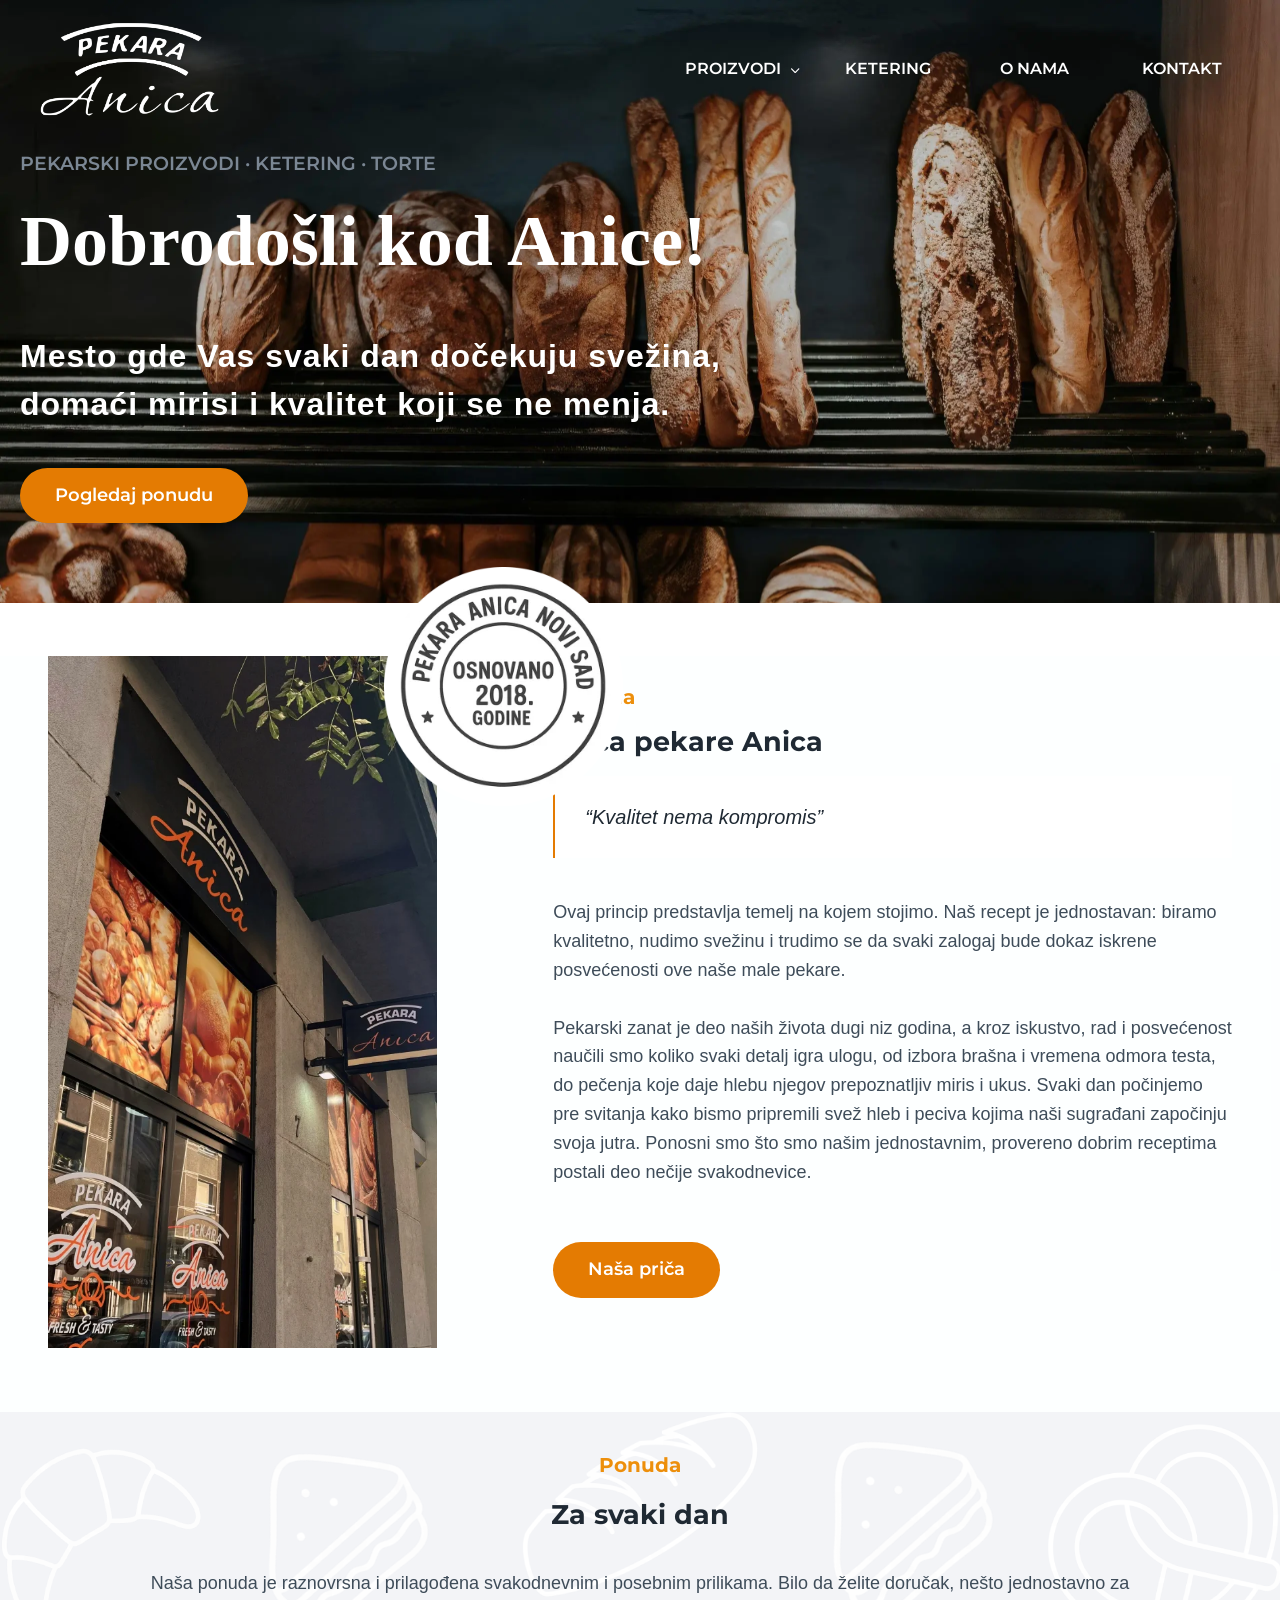
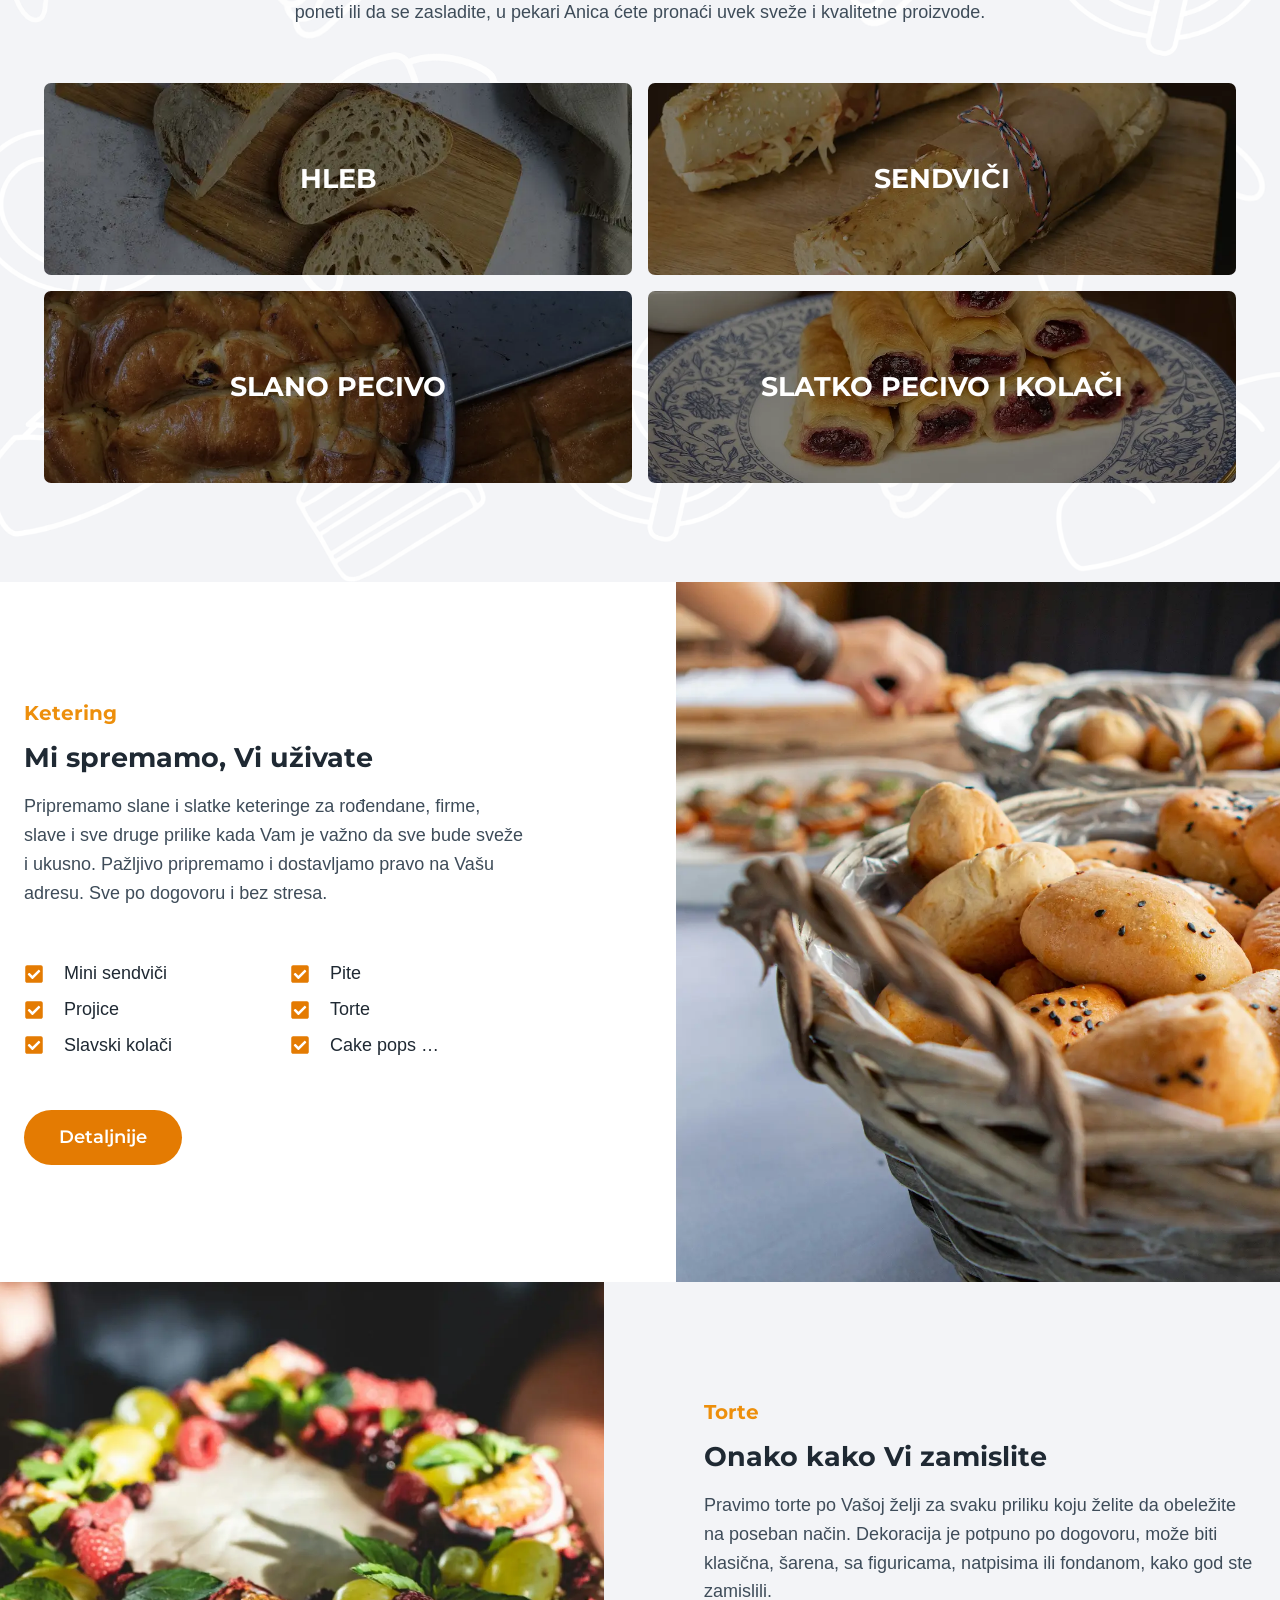
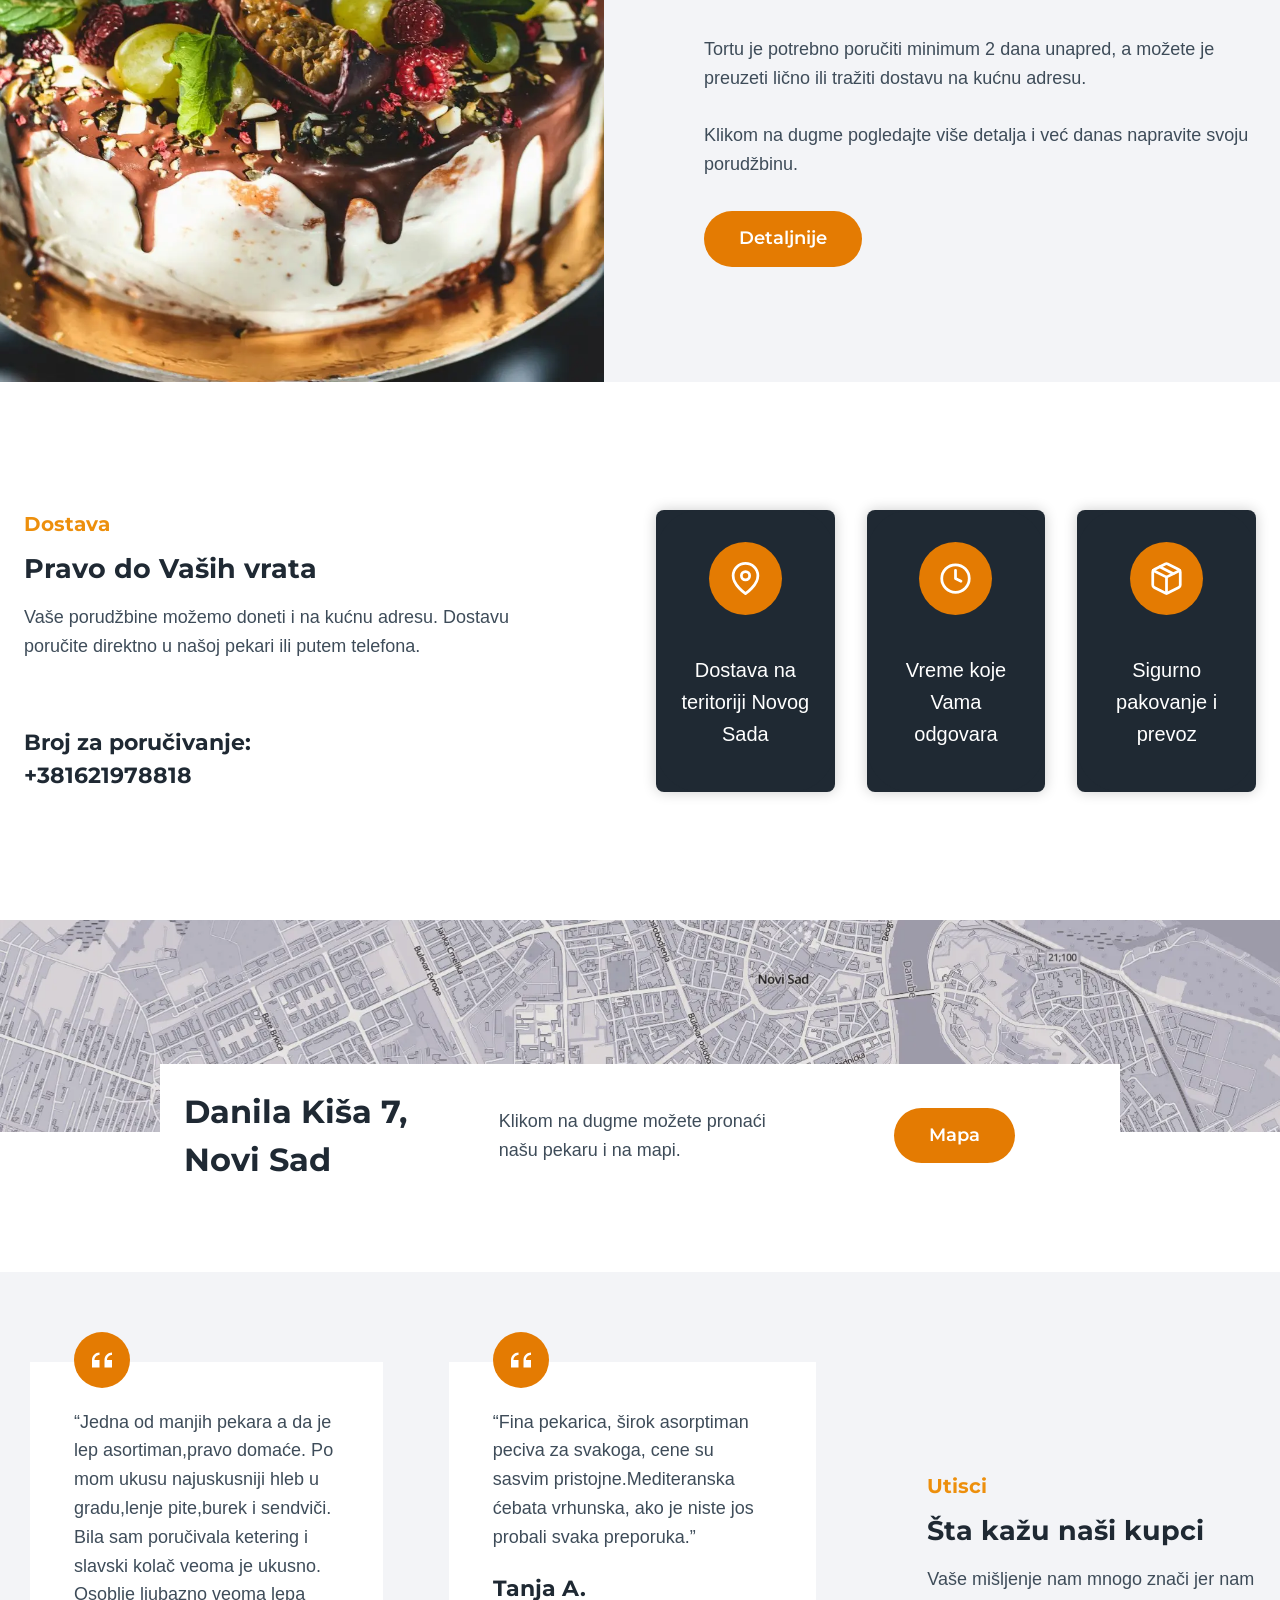
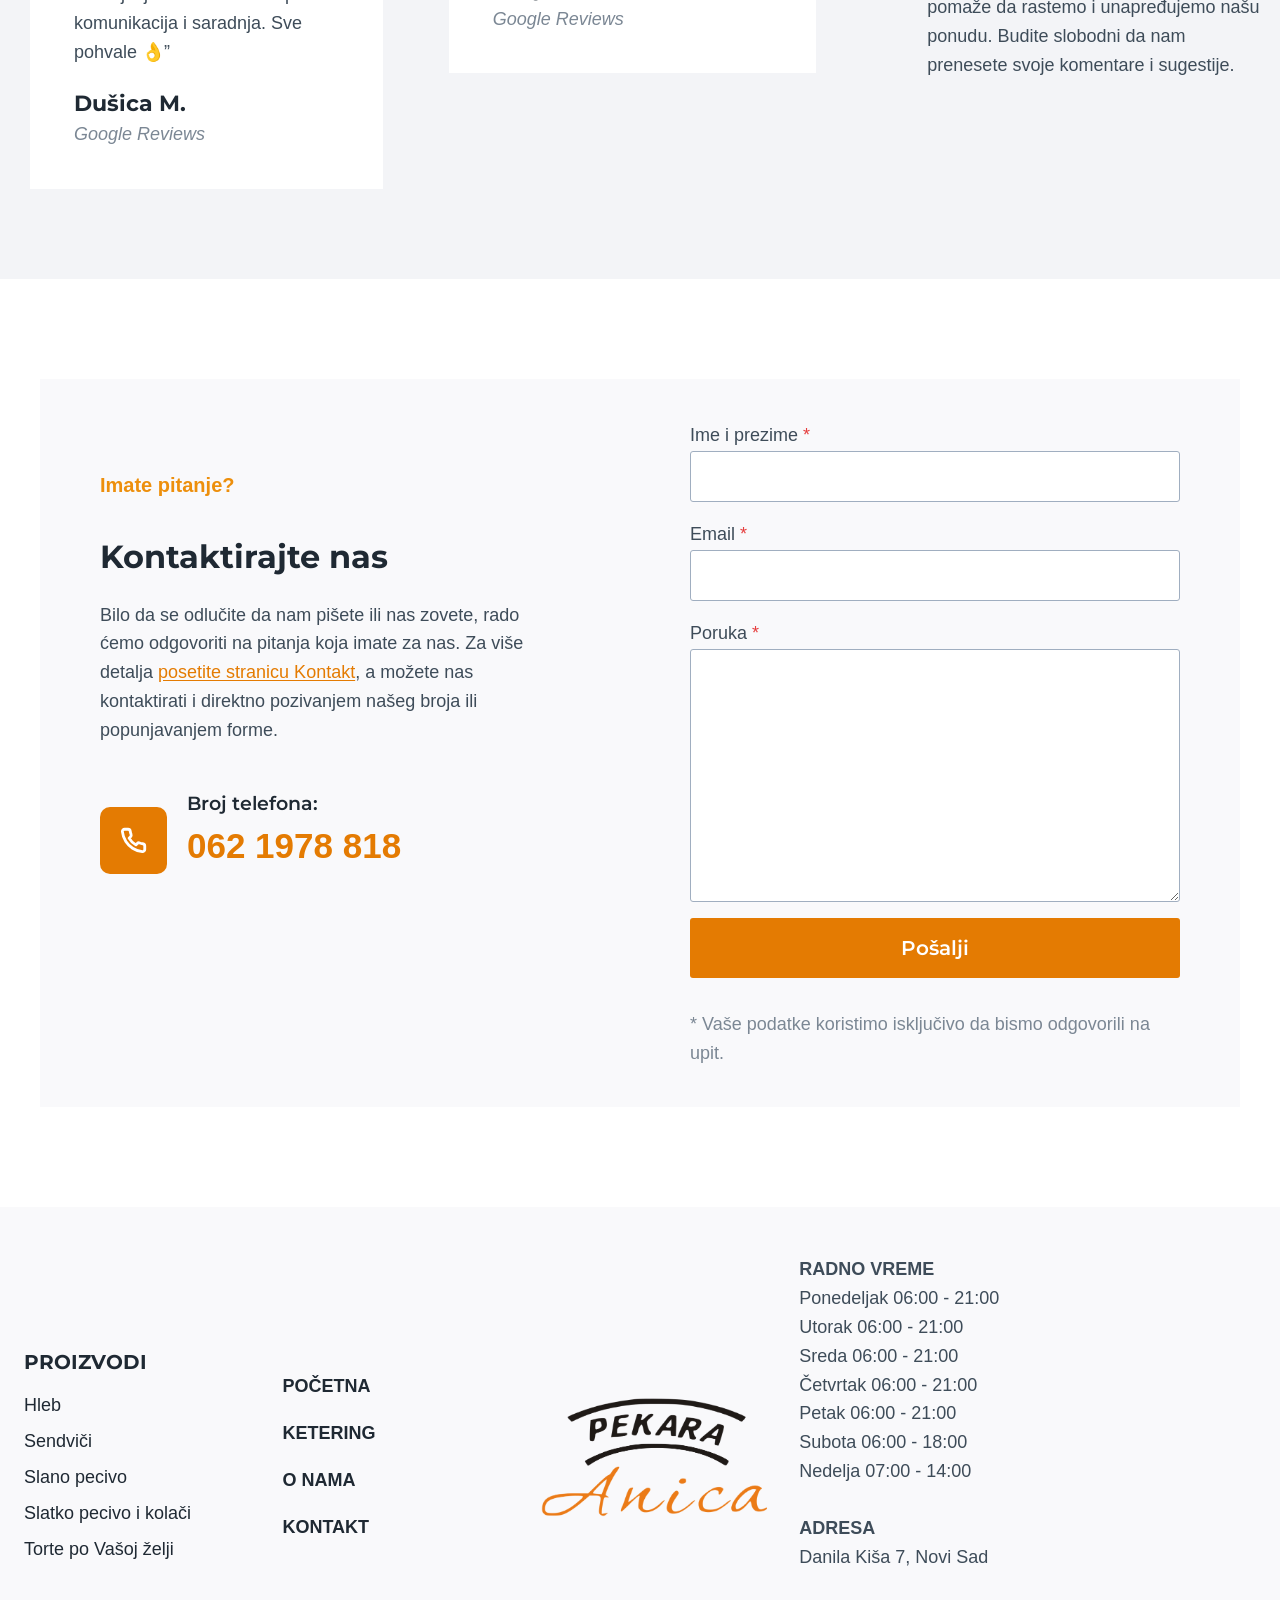
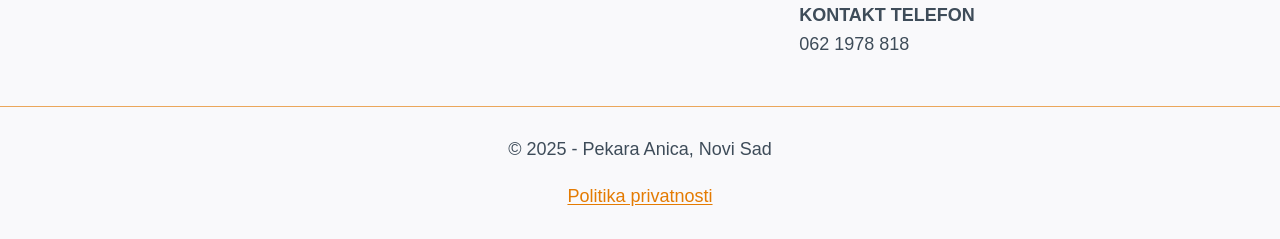
==== index.html @ 24a73381 "Website upload" ====
<!DOCTYPE html>
<html lang="en-US" class="no-js" itemtype="https://schema.org/WebPage" itemscope>
<head><meta charset="UTF-8">
	
	<meta name="viewport" content="width=device-width, initial-scale=1, minimum-scale=1">
	<meta name="robots" content="index, follow, max-image-preview:large, max-snippet:-1, max-video-preview:-1">
	<style>img:is([sizes="auto" i], [sizes^="auto," i]) { contain-intrinsic-size: 3000px 1500px }</style>
	
	<!-- This site is optimized with the Yoast SEO plugin v26.4 - https://yoast.com/wordpress/plugins/seo/ -->
	<title>Pekara Anica - sveže pecivo svakog dana</title>
	<meta name="description" content="Bilo da tražite tek pečen hleb, sendvič za užinu ili slatki zalogaj, neka vas miris toplog peciva povede do ulice Danila Kiša 7 u Novom Sadu.">
	<link rel="canonical" href="/">
	<meta property="og:locale" content="en_US">
	<meta property="og:type" content="website">
	<meta property="og:title" content="Pekara Anica - sveže pecivo svakog dana">
	<meta property="og:description" content="Bilo da tražite tek pečen hleb, sendvič za užinu ili slatki zalogaj, neka vas miris toplog peciva povede do ulice Danila Kiša 7 u Novom Sadu.">
	<meta property="og:url" content="/">
	<meta property="og:site_name" content="Pekara Anica">
	<meta property="article:publisher" content="https://www.facebook.com/pekaraanica">
	<meta property="article:modified_time" content="2025-11-27T21:30:01+00:00">
	<meta property="og:image" content="/wp-content/uploads/2025/10/stamp.webp">
	<meta property="og:image:width" content="684">
	<meta property="og:image:height" content="684">
	<meta property="og:image:type" content="image/webp">
	<meta name="twitter:card" content="summary_large_image">
	<script type="application/ld+json" class="yoast-schema-graph">{"@context":"https://schema.org","@graph":[{"@type":"WebPage","@id":"/","url":"/","name":"Pekara Anica - sveže pecivo svakog dana","isPartOf":{"@id":"/#website"},"about":{"@id":"/#organization"},"primaryImageOfPage":{"@id":"/#primaryimage"},"image":{"@id":"/#primaryimage"},"thumbnailUrl":"/wp-content/uploads/2025/10/stamp.webp","datePublished":"2022-06-06T10:32:12+00:00","dateModified":"2025-11-27T21:30:01+00:00","description":"Bilo da tražite tek pečen hleb, sendvič za užinu ili slatki zalogaj, neka vas miris toplog peciva povede do ulice Danila Kiša 7 u Novom Sadu.","breadcrumb":{"@id":"/#breadcrumb"},"inLanguage":"en-US","potentialAction":[{"@type":"ReadAction","target":["/"]}]},{"@type":"ImageObject","inLanguage":"en-US","@id":"/#primaryimage","url":"/wp-content/uploads/2025/10/stamp.webp","contentUrl":"/wp-content/uploads/2025/10/stamp.webp","width":684,"height":684},{"@type":"BreadcrumbList","@id":"/#breadcrumb","itemListElement":[{"@type":"ListItem","position":1,"name":"Home"}]},{"@type":"WebSite","@id":"/#website","url":"/","name":"Pekara Anica","description":"Sveže pecivo svakog dana","publisher":{"@id":"/#organization"},"potentialAction":[{"@type":"SearchAction","target":{"@type":"EntryPoint","urlTemplate":"/?s={search_term_string}"},"query-input":{"@type":"PropertyValueSpecification","valueRequired":true,"valueName":"search_term_string"}}],"inLanguage":"en-US"},{"@type":"Organization","@id":"/#organization","name":"Anica","url":"/","logo":{"@type":"ImageObject","inLanguage":"en-US","@id":"/#/schema/logo/image/","url":"/wp-content/uploads/2025/11/logo.png","contentUrl":"/wp-content/uploads/2025/11/logo.png","width":650,"height":355,"caption":"Anica"},"image":{"@id":"/#/schema/logo/image/"},"sameAs":["https://www.facebook.com/pekaraanica"]}]}</script>
	<!-- / Yoast SEO plugin. -->


<link rel="alternate" type="application/rss+xml" title="Pekara Anica » Feed" href="/feed/">
<link rel="alternate" type="application/rss+xml" title="Pekara Anica » Comments Feed" href="/comments/feed/">
			<script>document.documentElement.classList.remove( 'no-js' );</script>
			<script>
window._wpemojiSettings = {"baseUrl":"https:\/\/s.w.org\/images\/core\/emoji\/16.0.1\/72x72\/","ext":".png","svgUrl":"https:\/\/s.w.org\/images\/core\/emoji\/16.0.1\/svg\/","svgExt":".svg","source":{"concatemoji":"\/wp-includes\/js\/wp-emoji-release.min.js?ver=6.8.3"}};
/*! This file is auto-generated */
!function(s,n){var o,i,e;function c(e){try{var t={supportTests:e,timestamp:(new Date).valueOf()};sessionStorage.setItem(o,JSON.stringify(t))}catch(e){}}function p(e,t,n){e.clearRect(0,0,e.canvas.width,e.canvas.height),e.fillText(t,0,0);var t=new Uint32Array(e.getImageData(0,0,e.canvas.width,e.canvas.height).data),a=(e.clearRect(0,0,e.canvas.width,e.canvas.height),e.fillText(n,0,0),new Uint32Array(e.getImageData(0,0,e.canvas.width,e.canvas.height).data));return t.every(function(e,t){return e===a[t]})}function u(e,t){e.clearRect(0,0,e.canvas.width,e.canvas.height),e.fillText(t,0,0);for(var n=e.getImageData(16,16,1,1),a=0;a<n.data.length;a++)if(0!==n.data[a])return!1;return!0}function f(e,t,n,a){switch(t){case"flag":return n(e,"\ud83c\udff3\ufe0f\u200d\u26a7\ufe0f","\ud83c\udff3\ufe0f\u200b\u26a7\ufe0f")?!1:!n(e,"\ud83c\udde8\ud83c\uddf6","\ud83c\udde8\u200b\ud83c\uddf6")&&!n(e,"\ud83c\udff4\udb40\udc67\udb40\udc62\udb40\udc65\udb40\udc6e\udb40\udc67\udb40\udc7f","\ud83c\udff4\u200b\udb40\udc67\u200b\udb40\udc62\u200b\udb40\udc65\u200b\udb40\udc6e\u200b\udb40\udc67\u200b\udb40\udc7f");case"emoji":return!a(e,"\ud83e\udedf")}return!1}function g(e,t,n,a){var r="undefined"!=typeof WorkerGlobalScope&&self instanceof WorkerGlobalScope?new OffscreenCanvas(300,150):s.createElement("canvas"),o=r.getContext("2d",{willReadFrequently:!0}),i=(o.textBaseline="top",o.font="600 32px Arial",{});return e.forEach(function(e){i[e]=t(o,e,n,a)}),i}function t(e){var t=s.createElement("script");t.src=e,t.defer=!0,s.head.appendChild(t)}"undefined"!=typeof Promise&&(o="wpEmojiSettingsSupports",i=["flag","emoji"],n.supports={everything:!0,everythingExceptFlag:!0},e=new Promise(function(e){s.addEventListener("DOMContentLoaded",e,{once:!0})}),new Promise(function(t){var n=function(){try{var e=JSON.parse(sessionStorage.getItem(o));if("object"==typeof e&&"number"==typeof e.timestamp&&(new Date).valueOf()<e.timestamp+604800&&"object"==typeof e.supportTests)return e.supportTests}catch(e){}return null}();if(!n){if("undefined"!=typeof Worker&&"undefined"!=typeof OffscreenCanvas&&"undefined"!=typeof URL&&URL.createObjectURL&&"undefined"!=typeof Blob)try{var e="postMessage("+g.toString()+"("+[JSON.stringify(i),f.toString(),p.toString(),u.toString()].join(",")+"));",a=new Blob([e],{type:"text/javascript"}),r=new Worker(URL.createObjectURL(a),{name:"wpTestEmojiSupports"});return void(r.onmessage=function(e){c(n=e.data),r.terminate(),t(n)})}catch(e){}c(n=g(i,f,p,u))}t(n)}).then(function(e){for(var t in e)n.supports[t]=e[t],n.supports.everything=n.supports.everything&&n.supports[t],"flag"!==t&&(n.supports.everythingExceptFlag=n.supports.everythingExceptFlag&&n.supports[t]);n.supports.everythingExceptFlag=n.supports.everythingExceptFlag&&!n.supports.flag,n.DOMReady=!1,n.readyCallback=function(){n.DOMReady=!0}}).then(function(){return e}).then(function(){var e;n.supports.everything||(n.readyCallback(),(e=n.source||{}).concatemoji?t(e.concatemoji):e.wpemoji&&e.twemoji&&(t(e.twemoji),t(e.wpemoji)))}))}((window,document),window._wpemojiSettings);
</script>
<style id="wp-emoji-styles-inline-css">

	img.wp-smiley, img.emoji {
		display: inline !important;
		border: none !important;
		box-shadow: none !important;
		height: 1em !important;
		width: 1em !important;
		margin: 0 0.07em !important;
		vertical-align: -0.1em !important;
		background: none !important;
		padding: 0 !important;
	}
</style>
<link rel="stylesheet" id="wp-block-library-css" href="/wp-includes/css/dist/block-library/style.min.css?ver=6.8.3" media="all">
<style id="classic-theme-styles-inline-css">
/*! This file is auto-generated */
.wp-block-button__link{color:#fff;background-color:#32373c;border-radius:9999px;box-shadow:none;text-decoration:none;padding:calc(.667em + 2px) calc(1.333em + 2px);font-size:1.125em}.wp-block-file__button{background:#32373c;color:#fff;text-decoration:none}
</style>
<style id="ocb-offcanvas-style-inline-css">
.dashicons{font-family:dashicons!important}.wp-block-ocb-offcanvas .showButton{border:none;border-radius:3px;cursor:pointer;outline:none;padding:8px 20px}.ocbOffCanvasPopup{background-color:#fff;bottom:0;display:flex;flex-direction:column;max-width:100%;position:fixed;transition:transform .3s ease-in-out;visibility:hidden;z-index:99999}@media(prefers-reduced-motion:reduce){.ocbOffCanvasPopup{transition:none}}.ocbOffCanvasPopup.offcanvas-start{border-right:1px solid rgba(0,0,0,.2);left:0;top:0;transform:translateX(-100%);width:350px}.ocbOffCanvasPopup.offcanvas-end{border-left:1px solid rgba(0,0,0,.2);right:0;top:0;transform:translateX(100%);width:350px}.ocbOffCanvasPopup.offcanvas-top{border-bottom:1px solid rgba(0,0,0,.2);height:30vh;left:0;max-height:100%;right:0;top:0;transform:translateY(-100%)}.ocbOffCanvasPopup.offcanvas-bottom{border-top:1px solid rgba(0,0,0,.2);height:30vh;left:0;max-height:100%;right:0;transform:translateY(100%)}.ocbOffCanvasPopup.show{transform:none}.ocbOffCanvasPopup .offcanvas-header{align-items:center;display:flex;justify-content:space-between;padding:16px}.ocbOffCanvasPopup .offcanvas-title{line-height:1.5;margin:0}.ocbOffCanvasPopup .offcanvas-body{flex-grow:1;overflow-y:auto;padding:16px}.ocbOffCanvasPopup .btn-close{align-items:center;background:transparent;border:0;border-radius:4px;box-shadow:none;box-sizing:content-box;color:#000;cursor:pointer;display:inline-flex;height:16px;justify-content:center;margin:0;opacity:.5;outline:none;padding:8px;width:16px}.ocbOffCanvasPopup .btn-close:hover{color:#000;opacity:.75;text-decoration:none}.ocbOffCanvasPopup .btn-close:focus{opacity:1;outline:0}.ocbOffCanvasPopup .btn-close-white{filter:invert(1) grayscale(100%) brightness(200%)}

</style>
<style id="global-styles-inline-css">
:root{--wp--preset--aspect-ratio--square: 1;--wp--preset--aspect-ratio--4-3: 4/3;--wp--preset--aspect-ratio--3-4: 3/4;--wp--preset--aspect-ratio--3-2: 3/2;--wp--preset--aspect-ratio--2-3: 2/3;--wp--preset--aspect-ratio--16-9: 16/9;--wp--preset--aspect-ratio--9-16: 9/16;--wp--preset--color--black: #000000;--wp--preset--color--cyan-bluish-gray: #abb8c3;--wp--preset--color--white: #ffffff;--wp--preset--color--pale-pink: #f78da7;--wp--preset--color--vivid-red: #cf2e2e;--wp--preset--color--luminous-vivid-orange: #ff6900;--wp--preset--color--luminous-vivid-amber: #fcb900;--wp--preset--color--light-green-cyan: #7bdcb5;--wp--preset--color--vivid-green-cyan: #00d084;--wp--preset--color--pale-cyan-blue: #8ed1fc;--wp--preset--color--vivid-cyan-blue: #0693e3;--wp--preset--color--vivid-purple: #9b51e0;--wp--preset--color--theme-palette-1: var(--global-palette1);--wp--preset--color--theme-palette-2: var(--global-palette2);--wp--preset--color--theme-palette-3: var(--global-palette3);--wp--preset--color--theme-palette-4: var(--global-palette4);--wp--preset--color--theme-palette-5: var(--global-palette5);--wp--preset--color--theme-palette-6: var(--global-palette6);--wp--preset--color--theme-palette-7: var(--global-palette7);--wp--preset--color--theme-palette-8: var(--global-palette8);--wp--preset--color--theme-palette-9: var(--global-palette9);--wp--preset--color--theme-palette-10: var(--global-palette10);--wp--preset--color--theme-palette-11: var(--global-palette11);--wp--preset--color--theme-palette-12: var(--global-palette12);--wp--preset--color--theme-palette-13: var(--global-palette13);--wp--preset--color--theme-palette-14: var(--global-palette14);--wp--preset--color--theme-palette-15: var(--global-palette15);--wp--preset--gradient--vivid-cyan-blue-to-vivid-purple: linear-gradient(135deg,rgba(6,147,227,1) 0%,rgb(155,81,224) 100%);--wp--preset--gradient--light-green-cyan-to-vivid-green-cyan: linear-gradient(135deg,rgb(122,220,180) 0%,rgb(0,208,130) 100%);--wp--preset--gradient--luminous-vivid-amber-to-luminous-vivid-orange: linear-gradient(135deg,rgba(252,185,0,1) 0%,rgba(255,105,0,1) 100%);--wp--preset--gradient--luminous-vivid-orange-to-vivid-red: linear-gradient(135deg,rgba(255,105,0,1) 0%,rgb(207,46,46) 100%);--wp--preset--gradient--very-light-gray-to-cyan-bluish-gray: linear-gradient(135deg,rgb(238,238,238) 0%,rgb(169,184,195) 100%);--wp--preset--gradient--cool-to-warm-spectrum: linear-gradient(135deg,rgb(74,234,220) 0%,rgb(151,120,209) 20%,rgb(207,42,186) 40%,rgb(238,44,130) 60%,rgb(251,105,98) 80%,rgb(254,248,76) 100%);--wp--preset--gradient--blush-light-purple: linear-gradient(135deg,rgb(255,206,236) 0%,rgb(152,150,240) 100%);--wp--preset--gradient--blush-bordeaux: linear-gradient(135deg,rgb(254,205,165) 0%,rgb(254,45,45) 50%,rgb(107,0,62) 100%);--wp--preset--gradient--luminous-dusk: linear-gradient(135deg,rgb(255,203,112) 0%,rgb(199,81,192) 50%,rgb(65,88,208) 100%);--wp--preset--gradient--pale-ocean: linear-gradient(135deg,rgb(255,245,203) 0%,rgb(182,227,212) 50%,rgb(51,167,181) 100%);--wp--preset--gradient--electric-grass: linear-gradient(135deg,rgb(202,248,128) 0%,rgb(113,206,126) 100%);--wp--preset--gradient--midnight: linear-gradient(135deg,rgb(2,3,129) 0%,rgb(40,116,252) 100%);--wp--preset--font-size--small: var(--global-font-size-small);--wp--preset--font-size--medium: var(--global-font-size-medium);--wp--preset--font-size--large: var(--global-font-size-large);--wp--preset--font-size--x-large: 42px;--wp--preset--font-size--larger: var(--global-font-size-larger);--wp--preset--font-size--xxlarge: var(--global-font-size-xxlarge);--wp--preset--spacing--20: 0.44rem;--wp--preset--spacing--30: 0.67rem;--wp--preset--spacing--40: 1rem;--wp--preset--spacing--50: 1.5rem;--wp--preset--spacing--60: 2.25rem;--wp--preset--spacing--70: 3.38rem;--wp--preset--spacing--80: 5.06rem;--wp--preset--shadow--natural: 6px 6px 9px rgba(0, 0, 0, 0.2);--wp--preset--shadow--deep: 12px 12px 50px rgba(0, 0, 0, 0.4);--wp--preset--shadow--sharp: 6px 6px 0px rgba(0, 0, 0, 0.2);--wp--preset--shadow--outlined: 6px 6px 0px -3px rgba(255, 255, 255, 1), 6px 6px rgba(0, 0, 0, 1);--wp--preset--shadow--crisp: 6px 6px 0px rgba(0, 0, 0, 1);}:where(.is-layout-flex){gap: 0.5em;}:where(.is-layout-grid){gap: 0.5em;}body .is-layout-flex{display: flex;}.is-layout-flex{flex-wrap: wrap;align-items: center;}.is-layout-flex > :is(*, div){margin: 0;}body .is-layout-grid{display: grid;}.is-layout-grid > :is(*, div){margin: 0;}:where(.wp-block-columns.is-layout-flex){gap: 2em;}:where(.wp-block-columns.is-layout-grid){gap: 2em;}:where(.wp-block-post-template.is-layout-flex){gap: 1.25em;}:where(.wp-block-post-template.is-layout-grid){gap: 1.25em;}.has-black-color{color: var(--wp--preset--color--black) !important;}.has-cyan-bluish-gray-color{color: var(--wp--preset--color--cyan-bluish-gray) !important;}.has-white-color{color: var(--wp--preset--color--white) !important;}.has-pale-pink-color{color: var(--wp--preset--color--pale-pink) !important;}.has-vivid-red-color{color: var(--wp--preset--color--vivid-red) !important;}.has-luminous-vivid-orange-color{color: var(--wp--preset--color--luminous-vivid-orange) !important;}.has-luminous-vivid-amber-color{color: var(--wp--preset--color--luminous-vivid-amber) !important;}.has-light-green-cyan-color{color: var(--wp--preset--color--light-green-cyan) !important;}.has-vivid-green-cyan-color{color: var(--wp--preset--color--vivid-green-cyan) !important;}.has-pale-cyan-blue-color{color: var(--wp--preset--color--pale-cyan-blue) !important;}.has-vivid-cyan-blue-color{color: var(--wp--preset--color--vivid-cyan-blue) !important;}.has-vivid-purple-color{color: var(--wp--preset--color--vivid-purple) !important;}.has-black-background-color{background-color: var(--wp--preset--color--black) !important;}.has-cyan-bluish-gray-background-color{background-color: var(--wp--preset--color--cyan-bluish-gray) !important;}.has-white-background-color{background-color: var(--wp--preset--color--white) !important;}.has-pale-pink-background-color{background-color: var(--wp--preset--color--pale-pink) !important;}.has-vivid-red-background-color{background-color: var(--wp--preset--color--vivid-red) !important;}.has-luminous-vivid-orange-background-color{background-color: var(--wp--preset--color--luminous-vivid-orange) !important;}.has-luminous-vivid-amber-background-color{background-color: var(--wp--preset--color--luminous-vivid-amber) !important;}.has-light-green-cyan-background-color{background-color: var(--wp--preset--color--light-green-cyan) !important;}.has-vivid-green-cyan-background-color{background-color: var(--wp--preset--color--vivid-green-cyan) !important;}.has-pale-cyan-blue-background-color{background-color: var(--wp--preset--color--pale-cyan-blue) !important;}.has-vivid-cyan-blue-background-color{background-color: var(--wp--preset--color--vivid-cyan-blue) !important;}.has-vivid-purple-background-color{background-color: var(--wp--preset--color--vivid-purple) !important;}.has-black-border-color{border-color: var(--wp--preset--color--black) !important;}.has-cyan-bluish-gray-border-color{border-color: var(--wp--preset--color--cyan-bluish-gray) !important;}.has-white-border-color{border-color: var(--wp--preset--color--white) !important;}.has-pale-pink-border-color{border-color: var(--wp--preset--color--pale-pink) !important;}.has-vivid-red-border-color{border-color: var(--wp--preset--color--vivid-red) !important;}.has-luminous-vivid-orange-border-color{border-color: var(--wp--preset--color--luminous-vivid-orange) !important;}.has-luminous-vivid-amber-border-color{border-color: var(--wp--preset--color--luminous-vivid-amber) !important;}.has-light-green-cyan-border-color{border-color: var(--wp--preset--color--light-green-cyan) !important;}.has-vivid-green-cyan-border-color{border-color: var(--wp--preset--color--vivid-green-cyan) !important;}.has-pale-cyan-blue-border-color{border-color: var(--wp--preset--color--pale-cyan-blue) !important;}.has-vivid-cyan-blue-border-color{border-color: var(--wp--preset--color--vivid-cyan-blue) !important;}.has-vivid-purple-border-color{border-color: var(--wp--preset--color--vivid-purple) !important;}.has-vivid-cyan-blue-to-vivid-purple-gradient-background{background: var(--wp--preset--gradient--vivid-cyan-blue-to-vivid-purple) !important;}.has-light-green-cyan-to-vivid-green-cyan-gradient-background{background: var(--wp--preset--gradient--light-green-cyan-to-vivid-green-cyan) !important;}.has-luminous-vivid-amber-to-luminous-vivid-orange-gradient-background{background: var(--wp--preset--gradient--luminous-vivid-amber-to-luminous-vivid-orange) !important;}.has-luminous-vivid-orange-to-vivid-red-gradient-background{background: var(--wp--preset--gradient--luminous-vivid-orange-to-vivid-red) !important;}.has-very-light-gray-to-cyan-bluish-gray-gradient-background{background: var(--wp--preset--gradient--very-light-gray-to-cyan-bluish-gray) !important;}.has-cool-to-warm-spectrum-gradient-background{background: var(--wp--preset--gradient--cool-to-warm-spectrum) !important;}.has-blush-light-purple-gradient-background{background: var(--wp--preset--gradient--blush-light-purple) !important;}.has-blush-bordeaux-gradient-background{background: var(--wp--preset--gradient--blush-bordeaux) !important;}.has-luminous-dusk-gradient-background{background: var(--wp--preset--gradient--luminous-dusk) !important;}.has-pale-ocean-gradient-background{background: var(--wp--preset--gradient--pale-ocean) !important;}.has-electric-grass-gradient-background{background: var(--wp--preset--gradient--electric-grass) !important;}.has-midnight-gradient-background{background: var(--wp--preset--gradient--midnight) !important;}.has-small-font-size{font-size: var(--wp--preset--font-size--small) !important;}.has-medium-font-size{font-size: var(--wp--preset--font-size--medium) !important;}.has-large-font-size{font-size: var(--wp--preset--font-size--large) !important;}.has-x-large-font-size{font-size: var(--wp--preset--font-size--x-large) !important;}
:where(.wp-block-post-template.is-layout-flex){gap: 1.25em;}:where(.wp-block-post-template.is-layout-grid){gap: 1.25em;}
:where(.wp-block-columns.is-layout-flex){gap: 2em;}:where(.wp-block-columns.is-layout-grid){gap: 2em;}
:root :where(.wp-block-pullquote){font-size: 1.5em;line-height: 1.6;}
</style>
<link rel="stylesheet" id="parent-style-css" href="/wp-content/themes/kadence/style.css?ver=6.8.3" media="all">
<link rel="stylesheet" id="child-style-css" href="/wp-content/themes/kadence-child/style.css?ver=1.0" media="all">
<link rel="stylesheet" id="kadence-global-css" href="/wp-content/themes/kadence/assets/css/global.min.css?ver=1.4.2" media="all">
<style id="kadence-global-inline-css">
/* Kadence Base CSS */
:root{--global-palette1:#e47b02;--global-palette2:#ed8f0c;--global-palette3:#1f2933;--global-palette4:#3e4c59;--global-palette5:#52606d;--global-palette6:#7b8794;--global-palette7:#f3f4f7;--global-palette8:#f9f9fb;--global-palette9:#ffffff;--global-palette10:oklch(from var(--global-palette1) calc(l + 0.10 * (1 - l)) calc(c * 1.00) calc(h + 180) / 100%);--global-palette11:#13612e;--global-palette12:#1159af;--global-palette13:#b82105;--global-palette14:#f7630c;--global-palette15:#f5a524;--global-palette9rgb:255, 255, 255;--global-palette-highlight:var(--global-palette1);--global-palette-highlight-alt:var(--global-palette1);--global-palette-highlight-alt2:var(--global-palette9);--global-palette-btn-bg:var(--global-palette1);--global-palette-btn-bg-hover:#ffab35;--global-palette-btn:#ffffff;--global-palette-btn-hover:var(--global-palette9);--global-palette-btn-sec-bg:var(--global-palette7);--global-palette-btn-sec-bg-hover:var(--global-palette2);--global-palette-btn-sec:var(--global-palette3);--global-palette-btn-sec-hover:var(--global-palette9);--global-body-font-family:-apple-system,BlinkMacSystemFont,"Segoe UI",Roboto,Oxygen-Sans,Ubuntu,Cantarell,"Helvetica Neue",sans-serif, "Apple Color Emoji", "Segoe UI Emoji", "Segoe UI Symbol";--global-heading-font-family:Montserrat, sans-serif;--global-primary-nav-font-family:Montserrat, sans-serif;--global-fallback-font:sans-serif;--global-display-fallback-font:sans-serif;--global-content-width:1290px;--global-content-wide-width:calc(1290px + 230px);--global-content-narrow-width:842px;--global-content-edge-padding:1.5rem;--global-content-boxed-padding:2rem;--global-calc-content-width:calc(1290px - var(--global-content-edge-padding) - var(--global-content-edge-padding) );--wp--style--global--content-size:var(--global-calc-content-width);}.wp-site-blocks{--global-vw:calc( 100vw - ( 0.5 * var(--scrollbar-offset)));}body{background:var(--global-palette8);}body, input, select, optgroup, textarea{font-style:normal;font-weight:400;font-size:18px;line-height:1.6;font-family:var(--global-body-font-family);color:var(--global-palette4);}.content-bg, body.content-style-unboxed .site{background:var(--global-palette9);}h1,h2,h3,h4,h5,h6{font-family:var(--global-heading-font-family);}h1{font-style:normal;font-weight:700;font-size:50px;line-height:1.4;text-transform:capitalize;color:var(--global-palette3);}h2{font-style:normal;font-weight:700;font-size:32px;line-height:1.5;color:var(--global-palette3);}h3{font-style:normal;font-weight:700;font-size:27px;line-height:1.5;color:var(--global-palette3);}h4{font-style:normal;font-weight:700;font-size:24px;line-height:1.5;color:var(--global-palette3);}h5{font-style:normal;font-weight:700;font-size:22px;line-height:1.5;color:var(--global-palette3);}h6{font-style:normal;font-weight:600;font-size:19px;line-height:1.5;text-transform:capitalize;color:var(--global-palette1);}@media all and (max-width: 1024px){h1{font-size:45px;}}@media all and (max-width: 767px){h1{font-size:36px;}}.entry-hero .kadence-breadcrumbs{max-width:1290px;}.site-container, .site-header-row-layout-contained, .site-footer-row-layout-contained, .entry-hero-layout-contained, .comments-area, .alignfull > .wp-block-cover__inner-container, .alignwide > .wp-block-cover__inner-container{max-width:var(--global-content-width);}.content-width-narrow .content-container.site-container, .content-width-narrow .hero-container.site-container{max-width:var(--global-content-narrow-width);}@media all and (min-width: 1520px){.wp-site-blocks .content-container  .alignwide{margin-left:-115px;margin-right:-115px;width:unset;max-width:unset;}}@media all and (min-width: 1102px){.content-width-narrow .wp-site-blocks .content-container .alignwide{margin-left:-130px;margin-right:-130px;width:unset;max-width:unset;}}.content-style-boxed .wp-site-blocks .entry-content .alignwide{margin-left:calc( -1 * var( --global-content-boxed-padding ) );margin-right:calc( -1 * var( --global-content-boxed-padding ) );}.content-area{margin-top:5rem;margin-bottom:5rem;}@media all and (max-width: 1024px){.content-area{margin-top:3rem;margin-bottom:3rem;}}@media all and (max-width: 767px){.content-area{margin-top:2rem;margin-bottom:2rem;}}@media all and (max-width: 1024px){:root{--global-content-boxed-padding:2rem;}}@media all and (max-width: 767px){:root{--global-content-boxed-padding:1.5rem;}}.entry-content-wrap{padding:2rem;}@media all and (max-width: 1024px){.entry-content-wrap{padding:2rem;}}@media all and (max-width: 767px){.entry-content-wrap{padding:1.5rem;}}.entry.single-entry{box-shadow:0px 15px 15px -10px rgba(0,0,0,0.05);}.entry.loop-entry{box-shadow:0px 15px 15px -10px rgba(140,202,245,0.18);}.loop-entry .entry-content-wrap{padding:2rem;}@media all and (max-width: 1024px){.loop-entry .entry-content-wrap{padding:2rem;}}@media all and (max-width: 767px){.loop-entry .entry-content-wrap{padding:1.5rem;}}button, .button, .wp-block-button__link, input[type="button"], input[type="reset"], input[type="submit"], .fl-button, .elementor-button-wrapper .elementor-button, .wc-block-components-checkout-place-order-button, .wc-block-cart__submit{font-style:normal;font-weight:600;line-height:1.2;letter-spacing:0em;font-family:Montserrat, sans-serif;text-transform:capitalize;border-radius:100px;padding:17px 35px 17px 35px;box-shadow:0px 0px 0px -7px rgba(0,0,0,0);}.wp-block-button.is-style-outline .wp-block-button__link{padding:17px 35px 17px 35px;}button:hover, button:focus, button:active, .button:hover, .button:focus, .button:active, .wp-block-button__link:hover, .wp-block-button__link:focus, .wp-block-button__link:active, input[type="button"]:hover, input[type="button"]:focus, input[type="button"]:active, input[type="reset"]:hover, input[type="reset"]:focus, input[type="reset"]:active, input[type="submit"]:hover, input[type="submit"]:focus, input[type="submit"]:active, .elementor-button-wrapper .elementor-button:hover, .elementor-button-wrapper .elementor-button:focus, .elementor-button-wrapper .elementor-button:active, .wc-block-cart__submit:hover{box-shadow:0px 15px 25px -7px rgba(0,0,0,0);}.kb-button.kb-btn-global-outline.kb-btn-global-inherit{padding-top:calc(17px - 2px);padding-right:calc(35px - 2px);padding-bottom:calc(17px - 2px);padding-left:calc(35px - 2px);}button.button-style-secondary, .button.button-style-secondary, .wp-block-button__link.button-style-secondary, input[type="button"].button-style-secondary, input[type="reset"].button-style-secondary, input[type="submit"].button-style-secondary, .fl-button.button-style-secondary, .elementor-button-wrapper .elementor-button.button-style-secondary, .wc-block-components-checkout-place-order-button.button-style-secondary, .wc-block-cart__submit.button-style-secondary{font-style:normal;font-weight:600;line-height:1.2;letter-spacing:0em;font-family:Montserrat, sans-serif;text-transform:capitalize;}@media all and (min-width: 1025px){.transparent-header .entry-hero .entry-hero-container-inner{padding-top:80px;}}@media all and (max-width: 1024px){.mobile-transparent-header .entry-hero .entry-hero-container-inner{padding-top:80px;}}@media all and (max-width: 767px){.mobile-transparent-header .entry-hero .entry-hero-container-inner{padding-top:80px;}}.wp-site-blocks .page-title h1{font-style:normal;}.entry-hero.page-hero-section .entry-header{min-height:200px;}.loop-entry.type-post h2.entry-title{font-style:normal;font-size:24px;line-height:1.3;color:var(--global-palette3);}@media all and (max-width: 1024px){.loop-entry.type-post h2.entry-title{font-size:24px;}}
/* Kadence Header CSS */
@media all and (max-width: 1024px){.mobile-transparent-header #masthead{position:absolute;left:0px;right:0px;z-index:100;}.kadence-scrollbar-fixer.mobile-transparent-header #masthead{right:var(--scrollbar-offset,0);}.mobile-transparent-header #masthead, .mobile-transparent-header .site-top-header-wrap .site-header-row-container-inner, .mobile-transparent-header .site-main-header-wrap .site-header-row-container-inner, .mobile-transparent-header .site-bottom-header-wrap .site-header-row-container-inner{background:transparent;}.site-header-row-tablet-layout-fullwidth, .site-header-row-tablet-layout-standard{padding:0px;}}@media all and (min-width: 1025px){.transparent-header #masthead{position:absolute;left:0px;right:0px;z-index:100;}.transparent-header.kadence-scrollbar-fixer #masthead{right:var(--scrollbar-offset,0);}.transparent-header #masthead, .transparent-header .site-top-header-wrap .site-header-row-container-inner, .transparent-header .site-main-header-wrap .site-header-row-container-inner, .transparent-header .site-bottom-header-wrap .site-header-row-container-inner{background:transparent;}}.site-branding a.brand img{max-width:180px;}.site-branding a.brand img.svg-logo-image{width:180px;}@media all and (max-width: 767px){.site-branding a.brand img{max-width:100px;}.site-branding a.brand img.svg-logo-image{width:100px;}}.site-branding{padding:0px 0px 0px 0px;}@media all and (max-width: 1024px){.site-branding{padding:5px 0px 0px 0px;}}#masthead, #masthead .kadence-sticky-header.item-is-fixed:not(.item-at-start):not(.site-header-row-container):not(.site-main-header-wrap), #masthead .kadence-sticky-header.item-is-fixed:not(.item-at-start) > .site-header-row-container-inner{background:#ffffff;}.site-main-header-inner-wrap{min-height:80px;}.site-main-header-wrap .site-header-row-container-inner>.site-container{padding:20px 25px 20px 40px;}@media all and (max-width: 1024px){.site-main-header-wrap .site-header-row-container-inner>.site-container{padding:11px 50px 11px 35px;}}@media all and (max-width: 767px){.site-main-header-wrap .site-header-row-container-inner>.site-container{padding:3px 14px 3px 14px;}}.site-main-header-wrap.site-header-row-container.site-header-focus-item.site-header-row-layout-standard.kadence-sticky-header.item-is-fixed.item-is-stuck, .site-header-upper-inner-wrap.kadence-sticky-header.item-is-fixed.item-is-stuck, .site-header-inner-wrap.kadence-sticky-header.item-is-fixed.item-is-stuck, .site-top-header-wrap.site-header-row-container.site-header-focus-item.site-header-row-layout-standard.kadence-sticky-header.item-is-fixed.item-is-stuck, .site-bottom-header-wrap.site-header-row-container.site-header-focus-item.site-header-row-layout-standard.kadence-sticky-header.item-is-fixed.item-is-stuck{box-shadow:0px 0px 0px 0px rgba(0,0,0,0);}.transparent-header .header-navigation .header-menu-container > ul > li.menu-item > a{color:var(--global-palette9);}.mobile-transparent-header .mobile-toggle-open-container .menu-toggle-open, .transparent-header .search-toggle-open-container .search-toggle-open{color:var(--global-palette9);}.transparent-header .header-navigation .header-menu-container > ul > li.menu-item > a:hover{color:var(--global-palette2);}.mobile-transparent-header .mobile-toggle-open-container .menu-toggle-open:hover, .transparent-header .mobile-toggle-open-container .menu-toggle-open:focus, .transparent-header .search-toggle-open-container .search-toggle-open:hover, .transparent-header .search-toggle-open-container .search-toggle-open:focus{color:var(--global-palette2);}.transparent-header .header-social-wrap a.social-button, .mobile-transparent-header #mobile-header .header-mobile-social-wrap a.social-button{color:var(--global-palette9);background:rgba(0,0,0,0);}.transparent-header .header-social-wrap a.social-button:hover, .mobile-transparent-header #mobile-header .header-mobile-social-wrap a.social-button:hover{background:var(--global-palette1);}.header-navigation[class*="header-navigation-style-underline"] .header-menu-container.primary-menu-container>ul>li>a:after{width:calc( 100% - 1.7em);}.main-navigation .primary-menu-container > ul > li.menu-item > a{padding-left:calc(1.7em / 2);padding-right:calc(1.7em / 2);padding-top:0.6em;padding-bottom:0.6em;color:var(--global-palette3);}.main-navigation .primary-menu-container > ul > li.menu-item .dropdown-nav-special-toggle{right:calc(1.7em / 2);}.main-navigation .primary-menu-container > ul li.menu-item > a{font-style:normal;font-weight:600;font-size:16px;font-family:var(--global-primary-nav-font-family);}.main-navigation .primary-menu-container > ul > li.menu-item > a:hover{color:var(--global-palette-highlight);}.main-navigation .primary-menu-container > ul > li.menu-item.current-menu-item > a{color:var(--global-palette1);}.header-navigation .header-menu-container ul ul.sub-menu, .header-navigation .header-menu-container ul ul.submenu{background:var(--global-palette3);box-shadow:0px 2px 13px 0px rgba(0,0,0,0.1);}.header-navigation .header-menu-container ul ul li.menu-item, .header-menu-container ul.menu > li.kadence-menu-mega-enabled > ul > li.menu-item > a{border-bottom:1px solid rgba(255,255,255,0.1);border-radius:0px 0px 0px 0px;}.header-navigation .header-menu-container ul ul li.menu-item > a{width:200px;padding-top:1em;padding-bottom:1em;color:var(--global-palette9);font-style:normal;font-size:16px;}.header-navigation .header-menu-container ul ul li.menu-item > a:hover{color:var(--global-palette9);background:var(--global-palette1);border-radius:0px 0px 0px 0px;}.header-navigation .header-menu-container ul ul li.menu-item.current-menu-item > a{color:var(--global-palette9);background:var(--global-palette1);border-radius:0px 0px 0px 0px;}.mobile-toggle-open-container .menu-toggle-open, .mobile-toggle-open-container .menu-toggle-open:focus{color:var(--global-palette3);padding:0.4em 0.6em 0.4em 0.6em;font-size:14px;}.mobile-toggle-open-container .menu-toggle-open.menu-toggle-style-bordered{border:1px solid currentColor;}.mobile-toggle-open-container .menu-toggle-open .menu-toggle-icon{font-size:30px;}.mobile-toggle-open-container .menu-toggle-open:hover, .mobile-toggle-open-container .menu-toggle-open:focus-visible{color:var(--global-palette-highlight);}.mobile-navigation ul li{font-style:normal;font-weight:600;font-size:18px;line-height:1.2;font-family:Montserrat, sans-serif;}.mobile-navigation ul li a{padding-top:1em;padding-bottom:1em;}.mobile-navigation ul li > a, .mobile-navigation ul li.menu-item-has-children > .drawer-nav-drop-wrap{color:var(--global-palette8);}.mobile-navigation ul li.current-menu-item > a, .mobile-navigation ul li.current-menu-item.menu-item-has-children > .drawer-nav-drop-wrap{color:var(--global-palette-highlight);}.mobile-navigation ul li.menu-item-has-children .drawer-nav-drop-wrap, .mobile-navigation ul li:not(.menu-item-has-children) a{border-bottom:1px solid rgba(255,255,255,0.1);}.mobile-navigation:not(.drawer-navigation-parent-toggle-true) ul li.menu-item-has-children .drawer-nav-drop-wrap button{border-left:1px solid rgba(255,255,255,0.1);}#mobile-drawer .drawer-inner, #mobile-drawer.popup-drawer-layout-fullwidth.popup-drawer-animation-slice .pop-portion-bg, #mobile-drawer.popup-drawer-layout-fullwidth.popup-drawer-animation-slice.pop-animated.show-drawer .drawer-inner{background:var(--global-palette3);}#mobile-drawer .drawer-header .drawer-toggle{padding:0.6em 0.15em 0.6em 0.15em;font-size:24px;}
/* Kadence Footer CSS */
#colophon{background:var(--global-palette8);}.site-middle-footer-inner-wrap{padding-top:30px;padding-bottom:30px;grid-column-gap:30px;grid-row-gap:30px;}.site-middle-footer-inner-wrap .widget{margin-bottom:30px;}.site-middle-footer-inner-wrap .site-footer-section:not(:last-child):after{right:calc(-30px / 2);}@media all and (max-width: 767px){.site-middle-footer-inner-wrap{grid-column-gap:20px;grid-row-gap:20px;}.site-middle-footer-inner-wrap .site-footer-section:not(:last-child):after{right:calc(-20px / 2);}}.site-bottom-footer-wrap .site-footer-row-container-inner{border-top:1px solid rgba(228,123,2,0.64);}.site-bottom-footer-inner-wrap{padding-top:10px;padding-bottom:10px;grid-column-gap:30px;}.site-bottom-footer-inner-wrap .widget{margin-bottom:30px;}.site-bottom-footer-inner-wrap .site-footer-section:not(:last-child):after{right:calc(-30px / 2);}
</style>
<link rel="stylesheet" id="kadence-header-css" href="/wp-content/themes/kadence/assets/css/header.min.css?ver=1.4.2" media="all">
<link rel="stylesheet" id="kadence-content-css" href="/wp-content/themes/kadence/assets/css/content.min.css?ver=1.4.2" media="all">
<link rel="stylesheet" id="kadence-footer-css" href="/wp-content/themes/kadence/assets/css/footer.min.css?ver=1.4.2" media="all">
<link rel="stylesheet" id="kadence-blocks-rowlayout-css" href="/wp-content/plugins/kadence-blocks/dist/style-blocks-rowlayout.css?ver=3.5.27" media="all">
<link rel="stylesheet" id="kadence-blocks-column-css" href="/wp-content/plugins/kadence-blocks/dist/style-blocks-column.css?ver=3.5.27" media="all">
<style id="kadence-blocks-advancedheading-inline-css">
.wp-block-kadence-advancedheading mark{background:transparent;border-style:solid;border-width:0}.wp-block-kadence-advancedheading mark.kt-highlight{color:#f76a0c;}.kb-adv-heading-icon{display: inline-flex;justify-content: center;align-items: center;} .is-layout-constrained > .kb-advanced-heading-link {display: block;}.single-content .kadence-advanced-heading-wrapper h1, .single-content .kadence-advanced-heading-wrapper h2, .single-content .kadence-advanced-heading-wrapper h3, .single-content .kadence-advanced-heading-wrapper h4, .single-content .kadence-advanced-heading-wrapper h5, .single-content .kadence-advanced-heading-wrapper h6 {margin: 1.5em 0 .5em;}.single-content .kadence-advanced-heading-wrapper+* { margin-top:0;}.kb-screen-reader-text{position:absolute;width:1px;height:1px;padding:0;margin:-1px;overflow:hidden;clip:rect(0,0,0,0);}
</style>
<link rel="stylesheet" id="kadence-blocks-advancedbtn-css" href="/wp-content/plugins/kadence-blocks/dist/style-blocks-advancedbtn.css?ver=3.5.27" media="all">
<link rel="stylesheet" id="kadence-blocks-iconlist-css" href="/wp-content/plugins/kadence-blocks/dist/style-blocks-iconlist.css?ver=3.5.27" media="all">
<link rel="stylesheet" id="kadence-blocks-infobox-css" href="/wp-content/plugins/kadence-blocks/dist/style-blocks-infobox.css?ver=3.5.27" media="all">
<link rel="stylesheet" id="kadence-blocks-icon-css" href="/wp-content/plugins/kadence-blocks/dist/style-blocks-icon.css?ver=3.5.27" media="all">
<link rel="stylesheet" id="kadence-blocks-form-css" href="/wp-content/plugins/kadence-blocks/dist/style-blocks-form.css?ver=3.5.27" media="all">
<style id="kadence-blocks-global-variables-inline-css">
:root {--global-kb-font-size-sm:clamp(0.8rem, 0.73rem + 0.217vw, 0.9rem);--global-kb-font-size-md:clamp(1.1rem, 0.995rem + 0.326vw, 1.25rem);--global-kb-font-size-lg:clamp(1.75rem, 1.576rem + 0.543vw, 2rem);--global-kb-font-size-xl:clamp(2.25rem, 1.728rem + 1.63vw, 3rem);--global-kb-font-size-xxl:clamp(2.5rem, 1.456rem + 3.26vw, 4rem);--global-kb-font-size-xxxl:clamp(2.75rem, 0.489rem + 7.065vw, 6rem);}
</style>
<style id="kadence_blocks_css-inline-css">
.kb-row-layout-id6_812630-68 > .kt-row-column-wrap{max-width:var( --global-content-width, 1290px );padding-left:var(--global-content-edge-padding);padding-right:var(--global-content-edge-padding);padding-top:150px;padding-right:20px;padding-bottom:80px;padding-left:20px;grid-template-columns:minmax(0, 2fr) minmax(0, 1fr);}.kb-row-layout-id6_812630-68{background-image:url('/wp-content/uploads/2025/09/home.webp');background-size:cover;background-position:0% 0%;background-attachment:scroll;background-repeat:no-repeat;}@media all and (max-width: 1024px), only screen and (min-device-width: 1024px) and (max-device-width: 1366px) and (-webkit-min-device-pixel-ratio: 2) and (hover: none){.kb-row-layout-wrap.wp-block-kadence-rowlayout.kb-row-layout-id6_812630-68{background-image:url('/wp-content/uploads/2025/09/home-1536x1022.webp');background-size:cover;background-position:0% 0%;background-attachment:scroll;background-repeat:no-repeat;}}@media all and (max-width: 1024px){.kb-row-layout-id6_812630-68 > .kt-row-column-wrap{padding-top:150px;padding-right:150px;padding-bottom:80px;padding-left:150px;grid-template-columns:minmax(0, 1fr);}}@media all and (max-width: 767px){.kb-row-layout-id6_812630-68 > .kt-row-column-wrap{padding-top:100px;padding-right:20px;padding-bottom:40px;padding-left:20px;min-height:80vh;grid-template-columns:minmax(0, 1fr);}.kb-row-layout-wrap.wp-block-kadence-rowlayout.kb-row-layout-id6_812630-68{background-image:url('/wp-content/uploads/2025/09/home-mobile.webp');background-size:cover;background-position:0% 0%;background-attachment:scroll;background-repeat:no-repeat;}}.kadence-column6_028083-bf > .kt-inside-inner-col{display:flex;}.kadence-column6_028083-bf > .kt-inside-inner-col{padding-right:0px;padding-left:0px;}.kadence-column6_028083-bf > .kt-inside-inner-col{column-gap:var(--global-kb-gap-sm, 1rem);}.kadence-column6_028083-bf > .kt-inside-inner-col{flex-direction:column;justify-content:space-between;}.kadence-column6_028083-bf > .kt-inside-inner-col > .aligncenter{width:100%;}.kt-row-column-wrap > .kadence-column6_028083-bf{align-self:center;}.kt-inner-column-height-full:not(.kt-has-1-columns) > .wp-block-kadence-column.kadence-column6_028083-bf{align-self:auto;}.kt-inner-column-height-full:not(.kt-has-1-columns) > .wp-block-kadence-column.kadence-column6_028083-bf > .kt-inside-inner-col{flex-direction:column;justify-content:space-between;}.kadence-column6_028083-bf, .kt-inside-inner-col > .kadence-column6_028083-bf:not(.specificity){margin-right:40px;}@media all and (max-width: 1024px){.kadence-column6_028083-bf > .kt-inside-inner-col{padding-top:0px;padding-right:0px;padding-bottom:0px;padding-left:0px;flex-direction:column;justify-content:space-between;}}@media all and (max-width: 1024px){.kt-row-column-wrap > .kadence-column6_028083-bf{align-self:center;}}@media all and (max-width: 1024px){.kt-inner-column-height-full:not(.kt-has-1-columns) > .wp-block-kadence-column.kadence-column6_028083-bf{align-self:auto;}}@media all and (max-width: 1024px){.kt-inner-column-height-full:not(.kt-has-1-columns) > .wp-block-kadence-column.kadence-column6_028083-bf > .kt-inside-inner-col{flex-direction:column;justify-content:space-between;}}@media all and (max-width: 1024px){.kadence-column6_028083-bf, .kt-inside-inner-col > .kadence-column6_028083-bf:not(.specificity){margin-right:0px;margin-left:0px;}}@media all and (max-width: 767px){.kadence-column6_028083-bf > .kt-inside-inner-col{padding-right:0px;padding-left:0px;flex-direction:column;justify-content:space-between;}.kt-row-column-wrap > .kadence-column6_028083-bf{align-self:center;}.kt-inner-column-height-full:not(.kt-has-1-columns) > .wp-block-kadence-column.kadence-column6_028083-bf{align-self:auto;}.kt-inner-column-height-full:not(.kt-has-1-columns) > .wp-block-kadence-column.kadence-column6_028083-bf > .kt-inside-inner-col{flex-direction:column;justify-content:space-between;}.kadence-column6_028083-bf, .kt-inside-inner-col > .kadence-column6_028083-bf:not(.specificity){margin-right:0px;margin-left:0px;}}.kadence-column6_2c5e1a-71 > .kt-inside-inner-col{column-gap:var(--global-kb-gap-sm, 1rem);}.kadence-column6_2c5e1a-71 > .kt-inside-inner-col{flex-direction:column;}.kadence-column6_2c5e1a-71 > .kt-inside-inner-col > .aligncenter{width:100%;}@media all and (max-width: 1024px){.kadence-column6_2c5e1a-71 > .kt-inside-inner-col{flex-direction:column;justify-content:center;}}@media all and (max-width: 767px){.kadence-column6_2c5e1a-71 > .kt-inside-inner-col{flex-direction:column;justify-content:center;}}.wp-block-kadence-advancedheading.kt-adv-heading6_e6a3c5-d2, .wp-block-kadence-advancedheading.kt-adv-heading6_e6a3c5-d2[data-kb-block="kb-adv-heading6_e6a3c5-d2"]{padding-top:0px;padding-bottom:0px;margin-top:0px;margin-bottom:20px;text-align:left;}.wp-block-kadence-advancedheading.kt-adv-heading6_e6a3c5-d2 mark.kt-highlight, .wp-block-kadence-advancedheading.kt-adv-heading6_e6a3c5-d2[data-kb-block="kb-adv-heading6_e6a3c5-d2"] mark.kt-highlight{-webkit-box-decoration-break:clone;box-decoration-break:clone;}@media all and (max-width: 1024px){.wp-block-kadence-advancedheading.kt-adv-heading6_e6a3c5-d2, .wp-block-kadence-advancedheading.kt-adv-heading6_e6a3c5-d2[data-kb-block="kb-adv-heading6_e6a3c5-d2"]{text-align:center!important;}}@media all and (max-width: 767px){.wp-block-kadence-advancedheading.kt-adv-heading6_e6a3c5-d2, .wp-block-kadence-advancedheading.kt-adv-heading6_e6a3c5-d2[data-kb-block="kb-adv-heading6_e6a3c5-d2"]{text-align:center!important;}}.kadence-column6_62d0b3-f9 > .kt-inside-inner-col{column-gap:var(--global-kb-gap-sm, 1rem);}.kadence-column6_62d0b3-f9 > .kt-inside-inner-col{flex-direction:column;}.kadence-column6_62d0b3-f9 > .kt-inside-inner-col > .aligncenter{width:100%;}@media all and (max-width: 1024px){.kadence-column6_62d0b3-f9 > .kt-inside-inner-col{flex-direction:column;justify-content:center;}}@media all and (max-width: 767px){.kadence-column6_62d0b3-f9 > .kt-inside-inner-col{flex-direction:column;justify-content:center;}}.wp-block-kadence-advancedheading.kt-adv-heading6_6d416b-b5, .wp-block-kadence-advancedheading.kt-adv-heading6_6d416b-b5[data-kb-block="kb-adv-heading6_6d416b-b5"]{padding-top:0px;padding-bottom:0px;margin-top:0px;margin-bottom:20px;text-align:left;color:rgba(123,135,148,0.7);}.wp-block-kadence-advancedheading.kt-adv-heading6_6d416b-b5 mark.kt-highlight, .wp-block-kadence-advancedheading.kt-adv-heading6_6d416b-b5[data-kb-block="kb-adv-heading6_6d416b-b5"] mark.kt-highlight{-webkit-box-decoration-break:clone;box-decoration-break:clone;}@media all and (max-width: 1024px){.wp-block-kadence-advancedheading.kt-adv-heading6_6d416b-b5, .wp-block-kadence-advancedheading.kt-adv-heading6_6d416b-b5[data-kb-block="kb-adv-heading6_6d416b-b5"]{text-align:center!important;}}@media all and (max-width: 767px){.wp-block-kadence-advancedheading.kt-adv-heading6_6d416b-b5, .wp-block-kadence-advancedheading.kt-adv-heading6_6d416b-b5[data-kb-block="kb-adv-heading6_6d416b-b5"]{text-align:left!important;}}.wp-block-kadence-advancedheading.kt-adv-heading6_cacb4c-bd, .wp-block-kadence-advancedheading.kt-adv-heading6_cacb4c-bd[data-kb-block="kb-adv-heading6_cacb4c-bd"]{padding-top:0px;padding-bottom:0px;margin-top:0px;margin-bottom:0px;font-size:72px;line-height:85px;font-family:"Palatino Linotype", "Book Antiqua", Palatino, serif;text-transform:none;}.wp-block-kadence-advancedheading.kt-adv-heading6_cacb4c-bd mark.kt-highlight, .wp-block-kadence-advancedheading.kt-adv-heading6_cacb4c-bd[data-kb-block="kb-adv-heading6_cacb4c-bd"] mark.kt-highlight{-webkit-box-decoration-break:clone;box-decoration-break:clone;}@media all and (max-width: 1024px){.wp-block-kadence-advancedheading.kt-adv-heading6_cacb4c-bd, .wp-block-kadence-advancedheading.kt-adv-heading6_cacb4c-bd[data-kb-block="kb-adv-heading6_cacb4c-bd"]{font-size:60px;line-height:68px;text-align:center!important;}}@media all and (max-width: 767px){.wp-block-kadence-advancedheading.kt-adv-heading6_cacb4c-bd, .wp-block-kadence-advancedheading.kt-adv-heading6_cacb4c-bd[data-kb-block="kb-adv-heading6_cacb4c-bd"]{padding-top:0px;padding-right:0px;padding-bottom:0px;padding-left:0px;margin-top:30px;margin-bottom:30px;font-size:50px;line-height:50px;text-align:center!important;}}.kadence-column6_2066cd-63 > .kt-inside-inner-col{column-gap:var(--global-kb-gap-sm, 1rem);}.kadence-column6_2066cd-63 > .kt-inside-inner-col{flex-direction:column;}.kadence-column6_2066cd-63 > .kt-inside-inner-col > .aligncenter{width:100%;}@media all and (max-width: 1024px){.kadence-column6_2066cd-63 > .kt-inside-inner-col{flex-direction:column;justify-content:center;}}@media all and (max-width: 767px){.kadence-column6_2066cd-63 > .kt-inside-inner-col{flex-direction:column;justify-content:center;}}.wp-block-kadence-advancedheading.kt-adv-heading6_6a8744-f4, .wp-block-kadence-advancedheading.kt-adv-heading6_6a8744-f4[data-kb-block="kb-adv-heading6_6a8744-f4"]{font-size:var(--global-kb-font-size-lg, 2rem);font-weight:600;font-family:var( --global-body-font-family, inherit );letter-spacing:1px;}.wp-block-kadence-advancedheading.kt-adv-heading6_6a8744-f4 mark.kt-highlight, .wp-block-kadence-advancedheading.kt-adv-heading6_6a8744-f4[data-kb-block="kb-adv-heading6_6a8744-f4"] mark.kt-highlight{-webkit-box-decoration-break:clone;box-decoration-break:clone;}@media all and (max-width: 1024px){.wp-block-kadence-advancedheading.kt-adv-heading6_6a8744-f4, .wp-block-kadence-advancedheading.kt-adv-heading6_6a8744-f4[data-kb-block="kb-adv-heading6_6a8744-f4"]{text-align:center!important;}}@media all and (max-width: 767px){.wp-block-kadence-advancedheading.kt-adv-heading6_6a8744-f4, .wp-block-kadence-advancedheading.kt-adv-heading6_6a8744-f4[data-kb-block="kb-adv-heading6_6a8744-f4"]{text-align:center!important;}}.kb-row-layout-id6_0c9d5f-20 > .kt-row-column-wrap{column-gap:20px;row-gap:var(--global-kb-gap-sm, 1rem);padding-top:40px;padding-bottom:0px;grid-template-columns:minmax(0, 1fr);}@media all and (max-width: 1024px){.kb-row-layout-id6_0c9d5f-20 > .kt-row-column-wrap{grid-template-columns:minmax(0, 1fr);}}@media all and (max-width: 767px){.kb-row-layout-id6_0c9d5f-20 > .kt-row-column-wrap{grid-template-columns:minmax(0, 1fr);}}.kadence-column6_a8cf29-ea > .kt-inside-inner-col{column-gap:var(--global-kb-gap-sm, 1rem);}.kadence-column6_a8cf29-ea > .kt-inside-inner-col{flex-direction:column;}.kadence-column6_a8cf29-ea > .kt-inside-inner-col > .aligncenter{width:100%;}@media all and (max-width: 1024px){.kadence-column6_a8cf29-ea > .kt-inside-inner-col{flex-direction:column;justify-content:center;}}@media all and (max-width: 767px){.kadence-column6_a8cf29-ea > .kt-inside-inner-col{flex-direction:column;justify-content:center;}}.wp-block-kadence-advancedbtn.kb-btns6_06fa33-08{justify-content:flex-start;}@media all and (max-width: 1024px){.wp-block-kadence-advancedbtn.kb-btns6_06fa33-08{justify-content:center;}}@media all and (max-width: 767px){.wp-block-kadence-advancedbtn.kb-btns6_06fa33-08{justify-content:center;}}ul.menu .wp-block-kadence-advancedbtn .kb-btn6_ebaf2c-52.kb-button{width:initial;}.wp-block-kadence-advancedbtn .kb-btn6_ebaf2c-52.kb-button{font-size:18px;text-transform:none;border-top:0px solid;border-right:0px solid;border-bottom:0px solid;border-left:0px solid;}@media all and (max-width: 1024px){.wp-block-kadence-advancedbtn .kb-btn6_ebaf2c-52.kb-button{border-top:0px solid;border-right:0px solid;border-bottom:0px solid;border-left:0px solid;}}@media all and (max-width: 767px){.wp-block-kadence-advancedbtn .kb-btn6_ebaf2c-52.kb-button{border-top:0px solid;border-right:0px solid;border-bottom:0px solid;border-left:0px solid;}}.kadence-column6_e63409-92 > .kt-inside-inner-col{column-gap:var(--global-kb-gap-sm, 1rem);}.kadence-column6_e63409-92 > .kt-inside-inner-col{flex-direction:column;}.kadence-column6_e63409-92 > .kt-inside-inner-col > .aligncenter{width:100%;}@media all and (max-width: 1024px){.kadence-column6_e63409-92 > .kt-inside-inner-col{flex-direction:column;justify-content:center;}}@media all and (max-width: 767px){.kadence-column6_e63409-92 > .kt-inside-inner-col{flex-direction:column;justify-content:center;}}.kb-row-layout-id6_4eb55c-9b > .kt-row-column-wrap{padding-top:var(--global-kb-spacing-sm, 1.5rem);padding-bottom:0px;grid-template-columns:minmax(0, 1fr);}.kb-row-layout-id6_4eb55c-9b{z-index:2;position:relative;}@media all and (max-width: 767px){.kb-row-layout-id6_4eb55c-9b > .kt-row-column-wrap{grid-template-columns:minmax(0, 1fr);}}.kadence-column6_af0471-a8 > .kt-inside-inner-col{display:flex;}.kadence-column6_af0471-a8 > .kt-inside-inner-col{column-gap:var(--global-kb-gap-sm, 1rem);}.kadence-column6_af0471-a8 > .kt-inside-inner-col{flex-direction:column;justify-content:flex-start;}.kadence-column6_af0471-a8 > .kt-inside-inner-col > .aligncenter{width:100%;}.kt-row-column-wrap > .kadence-column6_af0471-a8{align-self:flex-start;}.kt-inner-column-height-full:not(.kt-has-1-columns) > .wp-block-kadence-column.kadence-column6_af0471-a8{align-self:auto;}.kt-inner-column-height-full:not(.kt-has-1-columns) > .wp-block-kadence-column.kadence-column6_af0471-a8 > .kt-inside-inner-col{flex-direction:column;justify-content:flex-start;}.kadence-column6_af0471-a8, .kt-inside-inner-col > .kadence-column6_af0471-a8:not(.specificity){margin-bottom:-150px;}@media all and (max-width: 1024px){.kt-row-column-wrap > .kadence-column6_af0471-a8{align-self:flex-start;}}@media all and (max-width: 1024px){.kt-inner-column-height-full:not(.kt-has-1-columns) > .wp-block-kadence-column.kadence-column6_af0471-a8{align-self:auto;}}@media all and (max-width: 1024px){.kt-inner-column-height-full:not(.kt-has-1-columns) > .wp-block-kadence-column.kadence-column6_af0471-a8 > .kt-inside-inner-col{flex-direction:column;justify-content:flex-start;}}@media all and (max-width: 1024px){.kadence-column6_af0471-a8 > .kt-inside-inner-col{flex-direction:column;justify-content:flex-start;}}@media all and (max-width: 767px){.kt-row-column-wrap > .kadence-column6_af0471-a8{align-self:flex-start;}.kt-inner-column-height-full:not(.kt-has-1-columns) > .wp-block-kadence-column.kadence-column6_af0471-a8{align-self:auto;}.kt-inner-column-height-full:not(.kt-has-1-columns) > .wp-block-kadence-column.kadence-column6_af0471-a8 > .kt-inside-inner-col{flex-direction:column;justify-content:flex-start;}.kadence-column6_af0471-a8 > .kt-inside-inner-col{flex-direction:column;justify-content:flex-start;}}.kb-row-layout-id6_54cfb1-f8 > .kt-row-column-wrap{column-gap:var(--global-kb-gap-sm, 1rem);row-gap:40px;max-width:var( --global-content-width, 1290px );padding-left:var(--global-content-edge-padding);padding-right:var(--global-content-edge-padding);padding-right:var(--global-kb-spacing-lg, 3rem);padding-bottom:var(--global-kb-spacing-xl, 4rem);padding-left:var(--global-kb-spacing-lg, 3rem);grid-template-columns:minmax(0, 1fr) minmax(0, 2fr);}.kb-row-layout-id6_54cfb1-f8{background-color:rgba(235,250,252,0.1);}@media all and (max-width: 1024px){.kb-row-layout-id6_54cfb1-f8 > .kt-row-column-wrap{padding-top:60px;padding-right:150px;padding-bottom:60px;padding-left:150px;grid-template-columns:minmax(0, 1fr);}}@media all and (max-width: 767px){.kb-row-layout-id6_54cfb1-f8 > .kt-row-column-wrap{padding-top:40px;padding-right:20px;padding-bottom:40px;padding-left:20px;grid-template-columns:minmax(0, 1fr);}}.kadence-column6_71835a-4e > .kt-inside-inner-col{display:flex;}.kadence-column6_71835a-4e > .kt-inside-inner-col{column-gap:var(--global-kb-gap-sm, 1rem);}.kadence-column6_71835a-4e > .kt-inside-inner-col{flex-direction:row;flex-wrap:wrap;align-items:center;}.kadence-column6_71835a-4e > .kt-inside-inner-col > *, .kadence-column6_71835a-4e > .kt-inside-inner-col > figure.wp-block-image, .kadence-column6_71835a-4e > .kt-inside-inner-col > figure.wp-block-kadence-image{margin-top:0px;margin-bottom:0px;}.kadence-column6_71835a-4e > .kt-inside-inner-col > .kb-image-is-ratio-size{flex-grow:1;}@media all and (max-width: 1024px){.kadence-column6_71835a-4e > .kt-inside-inner-col{flex-direction:row;flex-wrap:wrap;align-items:center;}}@media all and (min-width: 768px) and (max-width: 1024px){.kadence-column6_71835a-4e > .kt-inside-inner-col > *, .kadence-column6_71835a-4e > .kt-inside-inner-col > figure.wp-block-image, .kadence-column6_71835a-4e > .kt-inside-inner-col > figure.wp-block-kadence-image{margin-top:0px;margin-bottom:0px;}.kadence-column6_71835a-4e > .kt-inside-inner-col > .kb-image-is-ratio-size{flex-grow:1;}}@media all and (max-width: 767px){.kadence-column6_71835a-4e > .kt-inside-inner-col{flex-direction:row;flex-wrap:wrap;justify-content:flex-start;justify-content:center;}.kadence-column6_71835a-4e > .kt-inside-inner-col > *, .kadence-column6_71835a-4e > .kt-inside-inner-col > figure.wp-block-image, .kadence-column6_71835a-4e > .kt-inside-inner-col > figure.wp-block-kadence-image{margin-top:0px;margin-bottom:0px;}.kadence-column6_71835a-4e > .kt-inside-inner-col > .kb-image-is-ratio-size{flex-grow:1;}}.kadence-column6_360cc5-37 > .kt-inside-inner-col{display:flex;}.kadence-column6_360cc5-37 > .kt-inside-inner-col{column-gap:var(--global-kb-gap-sm, 1rem);}.kadence-column6_360cc5-37 > .kt-inside-inner-col{flex-direction:column;justify-content:center;}.kadence-column6_360cc5-37 > .kt-inside-inner-col > .aligncenter{width:100%;}.kt-row-column-wrap > .kadence-column6_360cc5-37{align-self:center;}.kt-inner-column-height-full:not(.kt-has-1-columns) > .wp-block-kadence-column.kadence-column6_360cc5-37{align-self:auto;}.kt-inner-column-height-full:not(.kt-has-1-columns) > .wp-block-kadence-column.kadence-column6_360cc5-37 > .kt-inside-inner-col{flex-direction:column;justify-content:center;}.kadence-column6_360cc5-37, .kt-inside-inner-col > .kadence-column6_360cc5-37:not(.specificity){margin-left:100px;}@media all and (max-width: 1024px){.kt-row-column-wrap > .kadence-column6_360cc5-37{align-self:center;}}@media all and (max-width: 1024px){.kt-inner-column-height-full:not(.kt-has-1-columns) > .wp-block-kadence-column.kadence-column6_360cc5-37{align-self:auto;}}@media all and (max-width: 1024px){.kt-inner-column-height-full:not(.kt-has-1-columns) > .wp-block-kadence-column.kadence-column6_360cc5-37 > .kt-inside-inner-col{flex-direction:column;justify-content:center;}}@media all and (max-width: 1024px){.kadence-column6_360cc5-37 > .kt-inside-inner-col{flex-direction:column;justify-content:center;}}@media all and (max-width: 1024px){.kadence-column6_360cc5-37, .kt-inside-inner-col > .kadence-column6_360cc5-37:not(.specificity){margin-right:0px;margin-left:0px;}}@media all and (max-width: 767px){.kt-row-column-wrap > .kadence-column6_360cc5-37{align-self:center;}.kt-inner-column-height-full:not(.kt-has-1-columns) > .wp-block-kadence-column.kadence-column6_360cc5-37{align-self:auto;}.kt-inner-column-height-full:not(.kt-has-1-columns) > .wp-block-kadence-column.kadence-column6_360cc5-37 > .kt-inside-inner-col{flex-direction:column;justify-content:center;}.kadence-column6_360cc5-37 > .kt-inside-inner-col{flex-direction:column;justify-content:center;}.kadence-column6_360cc5-37, .kt-inside-inner-col > .kadence-column6_360cc5-37:not(.specificity){margin-right:0px;margin-left:0px;}}.wp-block-kadence-advancedheading.kt-adv-heading6_8a113a-2e, .wp-block-kadence-advancedheading.kt-adv-heading6_8a113a-2e[data-kb-block="kb-adv-heading6_8a113a-2e"]{font-size:var(--global-kb-font-size-md, 1.25rem);text-transform:none;}.wp-block-kadence-advancedheading.kt-adv-heading6_8a113a-2e mark.kt-highlight, .wp-block-kadence-advancedheading.kt-adv-heading6_8a113a-2e[data-kb-block="kb-adv-heading6_8a113a-2e"] mark.kt-highlight{-webkit-box-decoration-break:clone;box-decoration-break:clone;}@media all and (max-width: 767px){.wp-block-kadence-advancedheading.kt-adv-heading6_8a113a-2e, .wp-block-kadence-advancedheading.kt-adv-heading6_8a113a-2e[data-kb-block="kb-adv-heading6_8a113a-2e"]{text-align:center!important;}}.wp-block-kadence-advancedheading.kt-adv-heading6_3443c5-55, .wp-block-kadence-advancedheading.kt-adv-heading6_3443c5-55[data-kb-block="kb-adv-heading6_3443c5-55"]{text-transform:none;}.wp-block-kadence-advancedheading.kt-adv-heading6_3443c5-55 mark.kt-highlight, .wp-block-kadence-advancedheading.kt-adv-heading6_3443c5-55[data-kb-block="kb-adv-heading6_3443c5-55"] mark.kt-highlight{-webkit-box-decoration-break:clone;box-decoration-break:clone;}@media all and (max-width: 767px){.wp-block-kadence-advancedheading.kt-adv-heading6_3443c5-55, .wp-block-kadence-advancedheading.kt-adv-heading6_3443c5-55[data-kb-block="kb-adv-heading6_3443c5-55"]{text-align:center!important;}}.kb-row-layout-wrap.wp-block-kadence-rowlayout.kb-row-layout-id6_091e5f-c0{margin-bottom:40px;}.kb-row-layout-id6_091e5f-c0 > .kt-row-column-wrap{padding-top:25px;padding-right:30px;padding-bottom:25px;padding-left:30px;grid-template-columns:minmax(0, 1fr);}.kb-row-layout-id6_091e5f-c0{border-left:2px solid var(--global-palette1, #3182CE);}@media all and (max-width: 1024px){.kb-row-layout-id6_091e5f-c0{border-left:2px solid var(--global-palette1, #3182CE);}}@media all and (max-width: 767px){.kb-row-layout-id6_091e5f-c0 > .kt-row-column-wrap{grid-template-columns:minmax(0, 1fr);}.kb-row-layout-id6_091e5f-c0{border-left:2px solid var(--global-palette1, #3182CE);}}.kadence-column6_0519f6-43 > .kt-inside-inner-col{column-gap:var(--global-kb-gap-sm, 1rem);}.kadence-column6_0519f6-43 > .kt-inside-inner-col{flex-direction:column;}.kadence-column6_0519f6-43 > .kt-inside-inner-col > .aligncenter{width:100%;}@media all and (max-width: 1024px){.kadence-column6_0519f6-43 > .kt-inside-inner-col{flex-direction:column;justify-content:center;}}@media all and (max-width: 767px){.kadence-column6_0519f6-43 > .kt-inside-inner-col{flex-direction:column;justify-content:center;}}.wp-block-kadence-advancedheading.kt-adv-heading6_ec860c-e1, .wp-block-kadence-advancedheading.kt-adv-heading6_ec860c-e1[data-kb-block="kb-adv-heading6_ec860c-e1"]{font-size:var(--global-kb-font-size-md, 1.25rem);}.wp-block-kadence-advancedheading.kt-adv-heading6_ec860c-e1 mark.kt-highlight, .wp-block-kadence-advancedheading.kt-adv-heading6_ec860c-e1[data-kb-block="kb-adv-heading6_ec860c-e1"] mark.kt-highlight{-webkit-box-decoration-break:clone;box-decoration-break:clone;}.wp-block-kadence-advancedheading.kt-adv-heading6_a29b52-3a mark.kt-highlight, .wp-block-kadence-advancedheading.kt-adv-heading6_a29b52-3a[data-kb-block="kb-adv-heading6_a29b52-3a"] mark.kt-highlight{-webkit-box-decoration-break:clone;box-decoration-break:clone;}@media all and (max-width: 767px){.wp-block-kadence-advancedheading.kt-adv-heading6_a29b52-3a, .wp-block-kadence-advancedheading.kt-adv-heading6_a29b52-3a[data-kb-block="kb-adv-heading6_a29b52-3a"]{text-align:center!important;}}.kb-row-layout-id6_7ddb34-e4 > .kt-row-column-wrap{column-gap:20px;padding-top:var( --global-kb-row-default-top, var(--global-kb-spacing-sm, 1.5rem) );padding-bottom:var( --global-kb-row-default-bottom, var(--global-kb-spacing-sm, 1.5rem) );grid-template-columns:minmax(0, 1fr);}@media all and (max-width: 1024px){.kb-row-layout-id6_7ddb34-e4 > .kt-row-column-wrap{padding-bottom:0px;grid-template-columns:minmax(0, 1fr);}}@media all and (max-width: 767px){.kb-row-layout-id6_7ddb34-e4 > .kt-row-column-wrap{grid-template-columns:minmax(0, 1fr);}}.kadence-column6_2e795c-63 > .kt-inside-inner-col{column-gap:var(--global-kb-gap-sm, 1rem);}.kadence-column6_2e795c-63 > .kt-inside-inner-col{flex-direction:column;}.kadence-column6_2e795c-63 > .kt-inside-inner-col > .aligncenter{width:100%;}@media all and (max-width: 1024px){.kadence-column6_2e795c-63 > .kt-inside-inner-col{flex-direction:column;justify-content:center;}}@media all and (max-width: 767px){.kadence-column6_2e795c-63 > .kt-inside-inner-col{flex-direction:column;justify-content:center;}}.wp-block-kadence-advancedbtn.kb-btns6_ba7ebd-88{justify-content:flex-start;}@media all and (max-width: 1024px){.wp-block-kadence-advancedbtn.kb-btns6_ba7ebd-88{justify-content:center;}}@media all and (max-width: 767px){.wp-block-kadence-advancedbtn.kb-btns6_ba7ebd-88{justify-content:center;}}ul.menu .wp-block-kadence-advancedbtn .kb-btn6_563eef-88.kb-button{width:initial;}.wp-block-kadence-advancedbtn .kb-btn6_563eef-88.kb-button{font-size:18px;text-transform:none;border-top:0px solid;border-right:0px solid;border-bottom:0px solid;border-left:0px solid;}@media all and (max-width: 1024px){.wp-block-kadence-advancedbtn .kb-btn6_563eef-88.kb-button{border-top:0px solid;border-right:0px solid;border-bottom:0px solid;border-left:0px solid;}}@media all and (max-width: 767px){.wp-block-kadence-advancedbtn .kb-btn6_563eef-88.kb-button{border-top:0px solid;border-right:0px solid;border-bottom:0px solid;border-left:0px solid;}}.kb-row-layout-id6_4543de-e4 > .kt-row-column-wrap{max-width:var( --global-content-width, 1290px );padding-left:var(--global-content-edge-padding);padding-right:var(--global-content-edge-padding);padding-top:33px;padding-right:20px;padding-bottom:99px;padding-left:20px;grid-template-columns:minmax(0, 1fr);}.kb-row-layout-id6_4543de-e4{background-image:url('/wp-content/uploads/2025/09/background.webp');background-size:cover;background-position:center center;background-attachment:scroll;background-repeat:no-repeat;}@media all and (max-width: 1024px){.kb-row-layout-id6_4543de-e4 > .kt-row-column-wrap{padding-top:60px;padding-right:60px;padding-bottom:60px;padding-left:60px;}}@media all and (max-width: 767px){.kb-row-layout-id6_4543de-e4 > .kt-row-column-wrap{padding-top:40px;padding-right:20px;padding-bottom:40px;padding-left:20px;grid-template-columns:minmax(0, 1fr);}}.kadence-column6_26444f-f2 > .kt-inside-inner-col{display:flex;}.kadence-column6_26444f-f2 > .kt-inside-inner-col{padding-right:var(--global-kb-spacing-sm, 1.5rem);padding-left:var(--global-kb-spacing-sm, 1.5rem);}.kadence-column6_26444f-f2 > .kt-inside-inner-col{row-gap:var(--global-kb-gap-sm, 1rem);column-gap:var(--global-kb-gap-sm, 1rem);}.kadence-column6_26444f-f2 > .kt-inside-inner-col{flex-direction:column;}.kadence-column6_26444f-f2 > .kt-inside-inner-col > .aligncenter{width:100%;}@media all and (max-width: 1024px){.kadence-column6_26444f-f2 > .kt-inside-inner-col{flex-direction:column;justify-content:center;}}@media all and (max-width: 767px){.kadence-column6_26444f-f2 > .kt-inside-inner-col{flex-direction:column;justify-content:center;}}.kb-row-layout-id6_5a3a4c-37 > .kt-row-column-wrap{max-width:1000px;margin-left:auto;margin-right:auto;padding-top:0px;padding-right:0px;padding-bottom:40px;padding-left:0px;grid-template-columns:minmax(0, 1fr);}@media all and (max-width: 1024px){.kb-row-layout-id6_5a3a4c-37 > .kt-row-column-wrap{padding-right:0px;padding-left:0px;}}@media all and (max-width: 767px){.kb-row-layout-id6_5a3a4c-37 > .kt-row-column-wrap{padding-top:20px;padding-right:0px;padding-bottom:40px;padding-left:0px;grid-template-columns:minmax(0, 1fr);}}.kadence-column6_efef28-69 > .kt-inside-inner-col{column-gap:var(--global-kb-gap-sm, 1rem);}.kadence-column6_efef28-69 > .kt-inside-inner-col{flex-direction:column;}.kadence-column6_efef28-69 > .kt-inside-inner-col > .aligncenter{width:100%;}@media all and (max-width: 1024px){.kadence-column6_efef28-69 > .kt-inside-inner-col{flex-direction:column;justify-content:center;}}@media all and (max-width: 767px){.kadence-column6_efef28-69 > .kt-inside-inner-col{flex-direction:column;justify-content:center;}}.wp-block-kadence-advancedheading.kt-adv-heading6_6e7250-57, .wp-block-kadence-advancedheading.kt-adv-heading6_6e7250-57[data-kb-block="kb-adv-heading6_6e7250-57"]{text-align:center;font-size:var(--global-kb-font-size-md, 1.25rem);line-height:40px;text-transform:none;}.wp-block-kadence-advancedheading.kt-adv-heading6_6e7250-57 mark.kt-highlight, .wp-block-kadence-advancedheading.kt-adv-heading6_6e7250-57[data-kb-block="kb-adv-heading6_6e7250-57"] mark.kt-highlight{-webkit-box-decoration-break:clone;box-decoration-break:clone;}.wp-block-kadence-advancedheading.kt-adv-heading6_ffa9e1-fd, .wp-block-kadence-advancedheading.kt-adv-heading6_ffa9e1-fd[data-kb-block="kb-adv-heading6_ffa9e1-fd"]{padding-bottom:20px;text-align:center;text-transform:none;}.wp-block-kadence-advancedheading.kt-adv-heading6_ffa9e1-fd mark.kt-highlight, .wp-block-kadence-advancedheading.kt-adv-heading6_ffa9e1-fd[data-kb-block="kb-adv-heading6_ffa9e1-fd"] mark.kt-highlight{-webkit-box-decoration-break:clone;box-decoration-break:clone;}@media all and (max-width: 767px){.wp-block-kadence-advancedheading.kt-adv-heading6_ffa9e1-fd, .wp-block-kadence-advancedheading.kt-adv-heading6_ffa9e1-fd[data-kb-block="kb-adv-heading6_ffa9e1-fd"]{font-size:30px;}}.wp-block-kadence-advancedheading.kt-adv-heading6_a6193f-39, .wp-block-kadence-advancedheading.kt-adv-heading6_a6193f-39[data-kb-block="kb-adv-heading6_a6193f-39"]{text-align:center;}.wp-block-kadence-advancedheading.kt-adv-heading6_a6193f-39 mark.kt-highlight, .wp-block-kadence-advancedheading.kt-adv-heading6_a6193f-39[data-kb-block="kb-adv-heading6_a6193f-39"] mark.kt-highlight{-webkit-box-decoration-break:clone;box-decoration-break:clone;}.kb-row-layout-id6_3a8fd2-db > .kt-row-column-wrap{column-gap:var(--global-kb-gap-sm, 1rem);row-gap:var(--global-kb-gap-none, 0rem );padding-top:0px;padding-bottom:0px;grid-template-columns:repeat(2, minmax(0, 1fr));}@media all and (max-width: 1024px){.kb-row-layout-id6_3a8fd2-db > .kt-row-column-wrap{column-gap:var(--global-kb-gap-sm, 1rem);padding-bottom:25px;grid-template-columns:repeat(2, minmax(0, 1fr));}}@media all and (max-width: 767px){.kb-row-layout-id6_3a8fd2-db > .kt-row-column-wrap{row-gap:var(--global-kb-gap-sm, 1rem);padding-top:0px;padding-right:0px;padding-bottom:0px;padding-left:0px;grid-template-columns:minmax(0, 1fr);}}.kadence-column6_7e82fe-a4 > .kt-inside-inner-col{display:flex;}.kadence-column6_7e82fe-a4 > .kt-inside-inner-col{min-height:192px;}.kadence-column6_7e82fe-a4 > .kt-inside-inner-col,.kadence-column6_7e82fe-a4 > .kt-inside-inner-col:before{border-top-left-radius:7px;border-top-right-radius:7px;border-bottom-right-radius:7px;border-bottom-left-radius:7px;}.kadence-column6_7e82fe-a4:hover > .kt-inside-inner-col{box-shadow:0px 0px 20px 1px var(--global-palette3, #1A202C);}.kadence-column6_7e82fe-a4 > .kt-inside-inner-col{column-gap:var(--global-kb-gap-sm, 1rem);}.kadence-column6_7e82fe-a4 > .kt-inside-inner-col{flex-direction:column;justify-content:center;}.kadence-column6_7e82fe-a4 > .kt-inside-inner-col > .aligncenter{width:100%;}.kt-row-column-wrap > .kadence-column6_7e82fe-a4{align-self:center;}.kt-inner-column-height-full:not(.kt-has-1-columns) > .wp-block-kadence-column.kadence-column6_7e82fe-a4{align-self:auto;}.kt-inner-column-height-full:not(.kt-has-1-columns) > .wp-block-kadence-column.kadence-column6_7e82fe-a4 > .kt-inside-inner-col{flex-direction:column;justify-content:center;}.kadence-column6_7e82fe-a4 > .kt-inside-inner-col{background-image:url('/wp-content/uploads/2025/09/hleb.webp');background-size:cover;background-position:center center;background-attachment:scroll;background-repeat:no-repeat;}.kadence-column6_7e82fe-a4 > .kt-inside-inner-col:before{opacity:1;mix-blend-mode:normal;}.kadence-column6_7e82fe-a4, .kadence-column6_7e82fe-a4 h1, .kadence-column6_7e82fe-a4 h2, .kadence-column6_7e82fe-a4 h3, .kadence-column6_7e82fe-a4 h4, .kadence-column6_7e82fe-a4 h5, .kadence-column6_7e82fe-a4 h6{color:var(--global-palette9, #ffffff);}@media all and (max-width: 1024px){.kadence-column6_7e82fe-a4 > .kt-inside-inner-col{padding-bottom:0px;flex-direction:column;justify-content:center;}}@media all and (max-width: 1024px){.kt-row-column-wrap > .kadence-column6_7e82fe-a4{align-self:center;}}@media all and (max-width: 1024px){.kt-inner-column-height-full:not(.kt-has-1-columns) > .wp-block-kadence-column.kadence-column6_7e82fe-a4{align-self:auto;}}@media all and (max-width: 1024px){.kt-inner-column-height-full:not(.kt-has-1-columns) > .wp-block-kadence-column.kadence-column6_7e82fe-a4 > .kt-inside-inner-col{flex-direction:column;justify-content:center;}}@media all and (max-width: 1024px){.kadence-column6_7e82fe-a4, .kt-inside-inner-col > .kadence-column6_7e82fe-a4:not(.specificity){margin-bottom:0px;}}@media all and (max-width: 767px){.kt-row-column-wrap > .kadence-column6_7e82fe-a4{align-self:center;}.kt-inner-column-height-full:not(.kt-has-1-columns) > .wp-block-kadence-column.kadence-column6_7e82fe-a4{align-self:auto;}.kt-inner-column-height-full:not(.kt-has-1-columns) > .wp-block-kadence-column.kadence-column6_7e82fe-a4 > .kt-inside-inner-col{flex-direction:column;justify-content:center;}.kadence-column6_7e82fe-a4 > .kt-inside-inner-col{flex-direction:column;justify-content:center;}}.wp-block-kadence-advancedheading.kt-adv-heading6_45f3ee-b9, .wp-block-kadence-advancedheading.kt-adv-heading6_45f3ee-b9[data-kb-block="kb-adv-heading6_45f3ee-b9"]{text-align:center;}.wp-block-kadence-advancedheading.kt-adv-heading6_45f3ee-b9 mark.kt-highlight, .wp-block-kadence-advancedheading.kt-adv-heading6_45f3ee-b9[data-kb-block="kb-adv-heading6_45f3ee-b9"] mark.kt-highlight{-webkit-box-decoration-break:clone;box-decoration-break:clone;}.kadence-column6_4ae381-09 > .kt-inside-inner-col{display:flex;}.kadence-column6_4ae381-09 > .kt-inside-inner-col{min-height:192px;}.kadence-column6_4ae381-09 > .kt-inside-inner-col,.kadence-column6_4ae381-09 > .kt-inside-inner-col:before{border-top-left-radius:7px;border-top-right-radius:7px;border-bottom-right-radius:7px;border-bottom-left-radius:7px;}.kadence-column6_4ae381-09:hover > .kt-inside-inner-col{box-shadow:0px 0px 20px 1px var(--global-palette3, #1A202C);}.kadence-column6_4ae381-09 > .kt-inside-inner-col{column-gap:var(--global-kb-gap-sm, 1rem);}.kadence-column6_4ae381-09 > .kt-inside-inner-col{flex-direction:column;justify-content:center;}.kadence-column6_4ae381-09 > .kt-inside-inner-col > .aligncenter{width:100%;}.kt-row-column-wrap > .kadence-column6_4ae381-09{align-self:center;}.kt-inner-column-height-full:not(.kt-has-1-columns) > .wp-block-kadence-column.kadence-column6_4ae381-09{align-self:auto;}.kt-inner-column-height-full:not(.kt-has-1-columns) > .wp-block-kadence-column.kadence-column6_4ae381-09 > .kt-inside-inner-col{flex-direction:column;justify-content:center;}.kadence-column6_4ae381-09 > .kt-inside-inner-col{background-image:url('/wp-content/uploads/2025/11/sendvici.webp');background-size:cover;background-position:center center;background-attachment:scroll;background-repeat:no-repeat;}.kadence-column6_4ae381-09 > .kt-inside-inner-col:before{opacity:1;mix-blend-mode:normal;}.kadence-column6_4ae381-09, .kadence-column6_4ae381-09 h1, .kadence-column6_4ae381-09 h2, .kadence-column6_4ae381-09 h3, .kadence-column6_4ae381-09 h4, .kadence-column6_4ae381-09 h5, .kadence-column6_4ae381-09 h6{color:var(--global-palette9, #ffffff);}@media all and (max-width: 1024px){.kadence-column6_4ae381-09 > .kt-inside-inner-col{padding-bottom:0px;flex-direction:column;justify-content:center;}}@media all and (max-width: 1024px){.kt-row-column-wrap > .kadence-column6_4ae381-09{align-self:center;}}@media all and (max-width: 1024px){.kt-inner-column-height-full:not(.kt-has-1-columns) > .wp-block-kadence-column.kadence-column6_4ae381-09{align-self:auto;}}@media all and (max-width: 1024px){.kt-inner-column-height-full:not(.kt-has-1-columns) > .wp-block-kadence-column.kadence-column6_4ae381-09 > .kt-inside-inner-col{flex-direction:column;justify-content:center;}}@media all and (max-width: 1024px){.kadence-column6_4ae381-09, .kt-inside-inner-col > .kadence-column6_4ae381-09:not(.specificity){margin-bottom:0px;}}@media all and (max-width: 767px){.kt-row-column-wrap > .kadence-column6_4ae381-09{align-self:center;}.kt-inner-column-height-full:not(.kt-has-1-columns) > .wp-block-kadence-column.kadence-column6_4ae381-09{align-self:auto;}.kt-inner-column-height-full:not(.kt-has-1-columns) > .wp-block-kadence-column.kadence-column6_4ae381-09 > .kt-inside-inner-col{flex-direction:column;justify-content:center;}.kadence-column6_4ae381-09 > .kt-inside-inner-col{flex-direction:column;justify-content:center;}}.wp-block-kadence-advancedheading.kt-adv-heading6_b71b52-8e, .wp-block-kadence-advancedheading.kt-adv-heading6_b71b52-8e[data-kb-block="kb-adv-heading6_b71b52-8e"]{text-align:center;}.wp-block-kadence-advancedheading.kt-adv-heading6_b71b52-8e mark.kt-highlight, .wp-block-kadence-advancedheading.kt-adv-heading6_b71b52-8e[data-kb-block="kb-adv-heading6_b71b52-8e"] mark.kt-highlight{-webkit-box-decoration-break:clone;box-decoration-break:clone;}.kb-row-layout-id6_f300ff-dc > .kt-row-column-wrap{column-gap:var(--global-kb-gap-sm, 1rem);row-gap:var(--global-kb-gap-none, 0rem );padding-top:0px;padding-bottom:0px;grid-template-columns:repeat(2, minmax(0, 1fr));}@media all and (max-width: 1024px){.kb-row-layout-id6_f300ff-dc > .kt-row-column-wrap{column-gap:var(--global-kb-gap-sm, 1rem);padding-bottom:25px;grid-template-columns:repeat(2, minmax(0, 1fr));}}@media all and (max-width: 767px){.kb-row-layout-id6_f300ff-dc > .kt-row-column-wrap{row-gap:var(--global-kb-gap-sm, 1rem);padding-top:0px;padding-right:0px;padding-bottom:0px;padding-left:0px;grid-template-columns:minmax(0, 1fr);}}.kadence-column6_0706d4-46 > .kt-inside-inner-col{display:flex;}.kadence-column6_0706d4-46 > .kt-inside-inner-col{min-height:192px;}.kadence-column6_0706d4-46 > .kt-inside-inner-col,.kadence-column6_0706d4-46 > .kt-inside-inner-col:before{border-top-left-radius:7px;border-top-right-radius:7px;border-bottom-right-radius:7px;border-bottom-left-radius:7px;}.kadence-column6_0706d4-46:hover > .kt-inside-inner-col{box-shadow:0px 0px 20px 1px var(--global-palette3, #1A202C);}.kadence-column6_0706d4-46 > .kt-inside-inner-col{column-gap:var(--global-kb-gap-sm, 1rem);}.kadence-column6_0706d4-46 > .kt-inside-inner-col{flex-direction:column;justify-content:center;}.kadence-column6_0706d4-46 > .kt-inside-inner-col > .aligncenter{width:100%;}.kt-row-column-wrap > .kadence-column6_0706d4-46{align-self:center;}.kt-inner-column-height-full:not(.kt-has-1-columns) > .wp-block-kadence-column.kadence-column6_0706d4-46{align-self:auto;}.kt-inner-column-height-full:not(.kt-has-1-columns) > .wp-block-kadence-column.kadence-column6_0706d4-46 > .kt-inside-inner-col{flex-direction:column;justify-content:center;}.kadence-column6_0706d4-46 > .kt-inside-inner-col{background-image:url('/wp-content/uploads/2025/11/slano_pecivo.webp');background-size:cover;background-position:center center;background-attachment:scroll;background-repeat:no-repeat;}.kadence-column6_0706d4-46 > .kt-inside-inner-col:before{opacity:1;mix-blend-mode:normal;}.kadence-column6_0706d4-46, .kadence-column6_0706d4-46 h1, .kadence-column6_0706d4-46 h2, .kadence-column6_0706d4-46 h3, .kadence-column6_0706d4-46 h4, .kadence-column6_0706d4-46 h5, .kadence-column6_0706d4-46 h6{color:var(--global-palette9, #ffffff);}@media all and (max-width: 1024px){.kadence-column6_0706d4-46 > .kt-inside-inner-col{padding-bottom:0px;flex-direction:column;justify-content:center;}}@media all and (max-width: 1024px){.kt-row-column-wrap > .kadence-column6_0706d4-46{align-self:center;}}@media all and (max-width: 1024px){.kt-inner-column-height-full:not(.kt-has-1-columns) > .wp-block-kadence-column.kadence-column6_0706d4-46{align-self:auto;}}@media all and (max-width: 1024px){.kt-inner-column-height-full:not(.kt-has-1-columns) > .wp-block-kadence-column.kadence-column6_0706d4-46 > .kt-inside-inner-col{flex-direction:column;justify-content:center;}}@media all and (max-width: 1024px){.kadence-column6_0706d4-46, .kt-inside-inner-col > .kadence-column6_0706d4-46:not(.specificity){margin-bottom:0px;}}@media all and (max-width: 767px){.kt-row-column-wrap > .kadence-column6_0706d4-46{align-self:center;}.kt-inner-column-height-full:not(.kt-has-1-columns) > .wp-block-kadence-column.kadence-column6_0706d4-46{align-self:auto;}.kt-inner-column-height-full:not(.kt-has-1-columns) > .wp-block-kadence-column.kadence-column6_0706d4-46 > .kt-inside-inner-col{flex-direction:column;justify-content:center;}.kadence-column6_0706d4-46 > .kt-inside-inner-col{flex-direction:column;justify-content:center;}}.wp-block-kadence-advancedheading.kt-adv-heading6_f34efc-34, .wp-block-kadence-advancedheading.kt-adv-heading6_f34efc-34[data-kb-block="kb-adv-heading6_f34efc-34"]{text-align:center;}.wp-block-kadence-advancedheading.kt-adv-heading6_f34efc-34 mark.kt-highlight, .wp-block-kadence-advancedheading.kt-adv-heading6_f34efc-34[data-kb-block="kb-adv-heading6_f34efc-34"] mark.kt-highlight{-webkit-box-decoration-break:clone;box-decoration-break:clone;}.kadence-column6_22a5e5-24 > .kt-inside-inner-col{display:flex;}.kadence-column6_22a5e5-24 > .kt-inside-inner-col{min-height:192px;}.kadence-column6_22a5e5-24 > .kt-inside-inner-col,.kadence-column6_22a5e5-24 > .kt-inside-inner-col:before{border-top-left-radius:7px;border-top-right-radius:7px;border-bottom-right-radius:7px;border-bottom-left-radius:7px;}.kadence-column6_22a5e5-24:hover > .kt-inside-inner-col{box-shadow:0px 0px 20px 1px var(--global-palette3, #1A202C);}.kadence-column6_22a5e5-24 > .kt-inside-inner-col{column-gap:var(--global-kb-gap-sm, 1rem);}.kadence-column6_22a5e5-24 > .kt-inside-inner-col{flex-direction:column;justify-content:center;}.kadence-column6_22a5e5-24 > .kt-inside-inner-col > .aligncenter{width:100%;}.kt-row-column-wrap > .kadence-column6_22a5e5-24{align-self:center;}.kt-inner-column-height-full:not(.kt-has-1-columns) > .wp-block-kadence-column.kadence-column6_22a5e5-24{align-self:auto;}.kt-inner-column-height-full:not(.kt-has-1-columns) > .wp-block-kadence-column.kadence-column6_22a5e5-24 > .kt-inside-inner-col{flex-direction:column;justify-content:center;}.kadence-column6_22a5e5-24 > .kt-inside-inner-col{background-image:url('/wp-content/uploads/2025/11/slatko_pecivo.webp');background-size:cover;background-position:center center;background-attachment:scroll;background-repeat:no-repeat;}.kadence-column6_22a5e5-24 > .kt-inside-inner-col:before{opacity:1;mix-blend-mode:normal;}.kadence-column6_22a5e5-24, .kadence-column6_22a5e5-24 h1, .kadence-column6_22a5e5-24 h2, .kadence-column6_22a5e5-24 h3, .kadence-column6_22a5e5-24 h4, .kadence-column6_22a5e5-24 h5, .kadence-column6_22a5e5-24 h6{color:var(--global-palette9, #ffffff);}@media all and (max-width: 1024px){.kadence-column6_22a5e5-24 > .kt-inside-inner-col{padding-bottom:0px;flex-direction:column;justify-content:center;}}@media all and (max-width: 1024px){.kt-row-column-wrap > .kadence-column6_22a5e5-24{align-self:center;}}@media all and (max-width: 1024px){.kt-inner-column-height-full:not(.kt-has-1-columns) > .wp-block-kadence-column.kadence-column6_22a5e5-24{align-self:auto;}}@media all and (max-width: 1024px){.kt-inner-column-height-full:not(.kt-has-1-columns) > .wp-block-kadence-column.kadence-column6_22a5e5-24 > .kt-inside-inner-col{flex-direction:column;justify-content:center;}}@media all and (max-width: 1024px){.kadence-column6_22a5e5-24, .kt-inside-inner-col > .kadence-column6_22a5e5-24:not(.specificity){margin-bottom:0px;}}@media all and (max-width: 767px){.kt-row-column-wrap > .kadence-column6_22a5e5-24{align-self:center;}.kt-inner-column-height-full:not(.kt-has-1-columns) > .wp-block-kadence-column.kadence-column6_22a5e5-24{align-self:auto;}.kt-inner-column-height-full:not(.kt-has-1-columns) > .wp-block-kadence-column.kadence-column6_22a5e5-24 > .kt-inside-inner-col{flex-direction:column;justify-content:center;}.kadence-column6_22a5e5-24 > .kt-inside-inner-col{flex-direction:column;justify-content:center;}}.wp-block-kadence-advancedheading.kt-adv-heading6_bd88ea-be, .wp-block-kadence-advancedheading.kt-adv-heading6_bd88ea-be[data-kb-block="kb-adv-heading6_bd88ea-be"]{text-align:center;}.wp-block-kadence-advancedheading.kt-adv-heading6_bd88ea-be mark.kt-highlight, .wp-block-kadence-advancedheading.kt-adv-heading6_bd88ea-be[data-kb-block="kb-adv-heading6_bd88ea-be"] mark.kt-highlight{-webkit-box-decoration-break:clone;box-decoration-break:clone;}.kb-row-layout-id6_3cfaf8-b2 > .kt-row-column-wrap{max-width:var( --global-content-width, 1290px );padding-left:var(--global-content-edge-padding);padding-right:var(--global-content-edge-padding);padding-top:0px;padding-bottom:0px;grid-template-columns:minmax(0, calc(50% - ((var(--kb-default-row-gutter, var(--global-row-gutter-md, 2rem)) * 1 )/2)))minmax(0, calc(50% - ((var(--kb-default-row-gutter, var(--global-row-gutter-md, 2rem)) * 1 )/2)));}@media all and (max-width: 1024px){.kb-row-layout-id6_3cfaf8-b2 > .kt-row-column-wrap{padding-top:60px;padding-right:150px;padding-bottom:60px;padding-left:150px;grid-template-columns:minmax(0, 1fr);}}@media all and (max-width: 767px){.kb-row-layout-id6_3cfaf8-b2 > .kt-row-column-wrap{padding-top:40px;padding-right:20px;padding-bottom:40px;padding-left:20px;grid-template-columns:minmax(0, 1fr);}}.kadence-column6_0f8718-75 > .kt-inside-inner-col{display:flex;}.kadence-column6_0f8718-75 > .kt-inside-inner-col{column-gap:var(--global-kb-gap-sm, 1rem);}.kadence-column6_0f8718-75 > .kt-inside-inner-col{flex-direction:column;justify-content:center;}.kadence-column6_0f8718-75 > .kt-inside-inner-col > .aligncenter{width:100%;}.kt-row-column-wrap > .kadence-column6_0f8718-75{align-self:center;}.kt-inner-column-height-full:not(.kt-has-1-columns) > .wp-block-kadence-column.kadence-column6_0f8718-75{align-self:auto;}.kt-inner-column-height-full:not(.kt-has-1-columns) > .wp-block-kadence-column.kadence-column6_0f8718-75 > .kt-inside-inner-col{flex-direction:column;justify-content:center;}.kadence-column6_0f8718-75, .kt-inside-inner-col > .kadence-column6_0f8718-75:not(.specificity){margin-top:65px;margin-right:100px;margin-bottom:65px;margin-left:0px;}@media all and (max-width: 1024px){.kadence-column6_0f8718-75 > .kt-inside-inner-col{padding-top:0px;padding-right:0px;padding-left:0px;flex-direction:column;justify-content:center;}}@media all and (max-width: 1024px){.kt-row-column-wrap > .kadence-column6_0f8718-75{align-self:center;}}@media all and (max-width: 1024px){.kt-inner-column-height-full:not(.kt-has-1-columns) > .wp-block-kadence-column.kadence-column6_0f8718-75{align-self:auto;}}@media all and (max-width: 1024px){.kt-inner-column-height-full:not(.kt-has-1-columns) > .wp-block-kadence-column.kadence-column6_0f8718-75 > .kt-inside-inner-col{flex-direction:column;justify-content:center;}}@media all and (max-width: 1024px){.kadence-column6_0f8718-75, .kt-inside-inner-col > .kadence-column6_0f8718-75:not(.specificity){margin-top:0px;margin-right:0px;margin-bottom:20px;margin-left:0px;}}@media all and (max-width: 767px){.kadence-column6_0f8718-75 > .kt-inside-inner-col{padding-top:0px;flex-direction:column;justify-content:center;}.kt-row-column-wrap > .kadence-column6_0f8718-75{align-self:center;}.kt-inner-column-height-full:not(.kt-has-1-columns) > .wp-block-kadence-column.kadence-column6_0f8718-75{align-self:auto;}.kt-inner-column-height-full:not(.kt-has-1-columns) > .wp-block-kadence-column.kadence-column6_0f8718-75 > .kt-inside-inner-col{flex-direction:column;justify-content:center;}.kadence-column6_0f8718-75, .kt-inside-inner-col > .kadence-column6_0f8718-75:not(.specificity){margin-top:0px;margin-right:0px;margin-left:0px;}}.wp-block-kadence-advancedheading.kt-adv-heading6_6f55b5-b5, .wp-block-kadence-advancedheading.kt-adv-heading6_6f55b5-b5[data-kb-block="kb-adv-heading6_6f55b5-b5"]{font-size:var(--global-kb-font-size-md, 1.25rem);text-transform:none;}.wp-block-kadence-advancedheading.kt-adv-heading6_6f55b5-b5 mark.kt-highlight, .wp-block-kadence-advancedheading.kt-adv-heading6_6f55b5-b5[data-kb-block="kb-adv-heading6_6f55b5-b5"] mark.kt-highlight{-webkit-box-decoration-break:clone;box-decoration-break:clone;}@media all and (max-width: 1024px){.wp-block-kadence-advancedheading.kt-adv-heading6_6f55b5-b5, .wp-block-kadence-advancedheading.kt-adv-heading6_6f55b5-b5[data-kb-block="kb-adv-heading6_6f55b5-b5"]{text-align:center!important;}}@media all and (max-width: 767px){.wp-block-kadence-advancedheading.kt-adv-heading6_6f55b5-b5, .wp-block-kadence-advancedheading.kt-adv-heading6_6f55b5-b5[data-kb-block="kb-adv-heading6_6f55b5-b5"]{text-align:center!important;}}.wp-block-kadence-advancedheading.kt-adv-heading6_d70b89-7f, .wp-block-kadence-advancedheading.kt-adv-heading6_d70b89-7f[data-kb-block="kb-adv-heading6_d70b89-7f"]{text-transform:none;}.wp-block-kadence-advancedheading.kt-adv-heading6_d70b89-7f mark.kt-highlight, .wp-block-kadence-advancedheading.kt-adv-heading6_d70b89-7f[data-kb-block="kb-adv-heading6_d70b89-7f"] mark.kt-highlight{-webkit-box-decoration-break:clone;box-decoration-break:clone;}@media all and (max-width: 1024px){.wp-block-kadence-advancedheading.kt-adv-heading6_d70b89-7f, .wp-block-kadence-advancedheading.kt-adv-heading6_d70b89-7f[data-kb-block="kb-adv-heading6_d70b89-7f"]{text-align:center!important;}}@media all and (max-width: 767px){.wp-block-kadence-advancedheading.kt-adv-heading6_d70b89-7f, .wp-block-kadence-advancedheading.kt-adv-heading6_d70b89-7f[data-kb-block="kb-adv-heading6_d70b89-7f"]{text-align:center!important;}}.wp-block-kadence-advancedheading.kt-adv-heading6_98afa4-f1 mark.kt-highlight, .wp-block-kadence-advancedheading.kt-adv-heading6_98afa4-f1[data-kb-block="kb-adv-heading6_98afa4-f1"] mark.kt-highlight{-webkit-box-decoration-break:clone;box-decoration-break:clone;}@media all and (max-width: 1024px){.wp-block-kadence-advancedheading.kt-adv-heading6_98afa4-f1, .wp-block-kadence-advancedheading.kt-adv-heading6_98afa4-f1[data-kb-block="kb-adv-heading6_98afa4-f1"]{text-align:center!important;}}.kb-row-layout-id6_1cfffe-37 > .kt-row-column-wrap{row-gap:var(--global-kb-gap-none, 0rem );padding-top:20px;padding-right:0px;padding-bottom:40px;padding-left:0px;grid-template-columns:repeat(2, minmax(0, 1fr));}@media all and (max-width: 1024px){.kb-row-layout-id6_1cfffe-37 > .kt-row-column-wrap{padding-top:0px;padding-right:0px;padding-bottom:40px;padding-left:150px;grid-template-columns:minmax(0, 1fr);}}@media all and (max-width: 767px){.kb-row-layout-id6_1cfffe-37 > .kt-row-column-wrap{padding-top:0px;padding-right:0px;padding-bottom:20px;padding-left:50px;grid-template-columns:minmax(0, 1fr);}}.kadence-column6_c10632-c3 > .kt-inside-inner-col{column-gap:var(--global-kb-gap-sm, 1rem);}.kadence-column6_c10632-c3 > .kt-inside-inner-col{flex-direction:column;}.kadence-column6_c10632-c3 > .kt-inside-inner-col > .aligncenter{width:100%;}@media all and (max-width: 1024px){.kadence-column6_c10632-c3 > .kt-inside-inner-col{flex-direction:column;justify-content:center;}}@media all and (max-width: 767px){.kadence-column6_c10632-c3 > .kt-inside-inner-col{flex-direction:column;justify-content:center;}}.wp-block-kadence-iconlist.kt-svg-icon-list-items6_d8206e-6f:not(.this-stops-third-party-issues){margin-top:0px;margin-bottom:0px;}.wp-block-kadence-iconlist.kt-svg-icon-list-items6_d8206e-6f ul.kt-svg-icon-list:not(.this-prevents-issues):not(.this-stops-third-party-issues):not(.tijsloc){margin-top:0px;margin-right:0px;margin-bottom:10px;margin-left:0px;}.wp-block-kadence-iconlist.kt-svg-icon-list-items6_d8206e-6f ul.kt-svg-icon-list{grid-row-gap:7px;}.wp-block-kadence-iconlist.kt-svg-icon-list-items6_d8206e-6f ul.kt-svg-icon-list .kt-svg-icon-list-item-wrap .kt-svg-icon-list-single{margin-right:20px;}.kt-svg-icon-list-items6_d8206e-6f ul.kt-svg-icon-list .kt-svg-icon-list-item-wrap, .kt-svg-icon-list-items6_d8206e-6f ul.kt-svg-icon-list .kt-svg-icon-list-item-wrap a{color:var(--global-palette3, #1A202C);font-weight:400;color:var(--global-palette3, #1A202C);}.kt-svg-icon-list-item-6_e3c8c4-41 .kt-svg-icon-list-single{font-size:20px !important;color:var(--global-palette1, #3182CE) !important;}.kt-svg-icon-list-item-6_e3c8c4-41 .kt-svg-icon-list-text mark.kt-highlight{background-color:unset;color:#f76a0c;-webkit-box-decoration-break:clone;box-decoration-break:clone;}.kt-svg-icon-list-item-6_75db13-4e .kt-svg-icon-list-single{font-size:20px !important;color:var(--global-palette1, #3182CE) !important;}.kt-svg-icon-list-item-6_75db13-4e .kt-svg-icon-list-text mark.kt-highlight{background-color:unset;color:#f76a0c;-webkit-box-decoration-break:clone;box-decoration-break:clone;}.kt-svg-icon-list-item-6_c5da7a-59 .kt-svg-icon-list-single{font-size:20px !important;color:var(--global-palette1, #3182CE) !important;}.kt-svg-icon-list-item-6_c5da7a-59 .kt-svg-icon-list-text mark.kt-highlight{background-color:unset;color:#f76a0c;-webkit-box-decoration-break:clone;box-decoration-break:clone;}.kadence-column6_9e1385-dc > .kt-inside-inner-col{column-gap:var(--global-kb-gap-sm, 1rem);}.kadence-column6_9e1385-dc > .kt-inside-inner-col{flex-direction:column;}.kadence-column6_9e1385-dc > .kt-inside-inner-col > .aligncenter{width:100%;}@media all and (max-width: 1024px){.kadence-column6_9e1385-dc > .kt-inside-inner-col{flex-direction:column;justify-content:center;}}@media all and (max-width: 767px){.kadence-column6_9e1385-dc > .kt-inside-inner-col{flex-direction:column;justify-content:center;}}.wp-block-kadence-iconlist.kt-svg-icon-list-items6_21a436-4c:not(.this-stops-third-party-issues){margin-top:0px;margin-bottom:0px;}.wp-block-kadence-iconlist.kt-svg-icon-list-items6_21a436-4c ul.kt-svg-icon-list:not(.this-prevents-issues):not(.this-stops-third-party-issues):not(.tijsloc){margin-top:0px;margin-right:0px;margin-bottom:10px;margin-left:0px;}.wp-block-kadence-iconlist.kt-svg-icon-list-items6_21a436-4c ul.kt-svg-icon-list{grid-row-gap:7px;}.wp-block-kadence-iconlist.kt-svg-icon-list-items6_21a436-4c ul.kt-svg-icon-list .kt-svg-icon-list-item-wrap .kt-svg-icon-list-single{margin-right:20px;}.kt-svg-icon-list-items6_21a436-4c ul.kt-svg-icon-list .kt-svg-icon-list-item-wrap, .kt-svg-icon-list-items6_21a436-4c ul.kt-svg-icon-list .kt-svg-icon-list-item-wrap a{color:var(--global-palette3, #1A202C);font-weight:400;color:var(--global-palette3, #1A202C);}.kt-svg-icon-list-item-6_73967e-dc .kt-svg-icon-list-single{font-size:20px !important;color:var(--global-palette1, #3182CE) !important;}.kt-svg-icon-list-item-6_73967e-dc .kt-svg-icon-list-text mark.kt-highlight{background-color:unset;color:#f76a0c;-webkit-box-decoration-break:clone;box-decoration-break:clone;}.kt-svg-icon-list-item-6_317503-bf .kt-svg-icon-list-single{font-size:20px !important;color:var(--global-palette1, #3182CE) !important;}.kt-svg-icon-list-item-6_317503-bf .kt-svg-icon-list-text mark.kt-highlight{background-color:unset;color:#f76a0c;-webkit-box-decoration-break:clone;box-decoration-break:clone;}.kt-svg-icon-list-item-6_e0353b-19 .kt-svg-icon-list-single{font-size:20px !important;color:var(--global-palette1, #3182CE) !important;}.kt-svg-icon-list-item-6_e0353b-19 .kt-svg-icon-list-text mark.kt-highlight{background-color:unset;color:#f76a0c;-webkit-box-decoration-break:clone;box-decoration-break:clone;}.wp-block-kadence-advancedbtn.kb-btns6_359815-7d{justify-content:flex-start;}@media all and (max-width: 1024px){.wp-block-kadence-advancedbtn.kb-btns6_359815-7d{justify-content:center;}}@media all and (max-width: 767px){.wp-block-kadence-advancedbtn.kb-btns6_359815-7d{justify-content:center;}}ul.menu .wp-block-kadence-advancedbtn .kb-btn6_960828-71.kb-button{width:initial;}.wp-block-kadence-advancedbtn .kb-btn6_960828-71.kb-button{font-size:18px;border-top:0px solid;border-right:0px solid;border-bottom:0px solid;border-left:0px solid;}@media all and (max-width: 1024px){.wp-block-kadence-advancedbtn .kb-btn6_960828-71.kb-button{border-top:0px solid;border-right:0px solid;border-bottom:0px solid;border-left:0px solid;}}@media all and (max-width: 767px){.wp-block-kadence-advancedbtn .kb-btn6_960828-71.kb-button{border-top:0px solid;border-right:0px solid;border-bottom:0px solid;border-left:0px solid;}}.kadence-column6_73fe2b-9c > .kt-inside-inner-col{display:flex;}.kadence-column6_73fe2b-9c > .kt-inside-inner-col{padding-top:300px;padding-right:100px;padding-bottom:400px;padding-left:100px;}.kadence-column6_73fe2b-9c > .kt-inside-inner-col{column-gap:var(--global-kb-gap-sm, 1rem);}.kadence-column6_73fe2b-9c > .kt-inside-inner-col{flex-direction:column;justify-content:flex-start;}.kadence-column6_73fe2b-9c > .kt-inside-inner-col > .aligncenter{width:100%;}.kt-row-column-wrap > .kadence-column6_73fe2b-9c{align-self:flex-start;}.kt-inner-column-height-full:not(.kt-has-1-columns) > .wp-block-kadence-column.kadence-column6_73fe2b-9c{align-self:auto;}.kt-inner-column-height-full:not(.kt-has-1-columns) > .wp-block-kadence-column.kadence-column6_73fe2b-9c > .kt-inside-inner-col{flex-direction:column;justify-content:flex-start;}.kadence-column6_73fe2b-9c > .kt-inside-inner-col{background-image:url('/wp-content/uploads/2025/11/ketering.webp');background-size:cover;background-position:15% 46%;background-attachment:scroll;background-repeat:no-repeat;}.kadence-column6_73fe2b-9c, .kt-inside-inner-col > .kadence-column6_73fe2b-9c:not(.specificity){margin-top:0px;margin-right:-220px;margin-bottom:0px;margin-left:20px;}@media all and (max-width: 1024px){.kadence-column6_73fe2b-9c > .kt-inside-inner-col{padding-top:200px;padding-right:0px;padding-bottom:200px;padding-left:0px;flex-direction:column;justify-content:flex-start;}}@media all and (max-width: 1024px){.kt-row-column-wrap > .kadence-column6_73fe2b-9c{align-self:flex-start;}}@media all and (max-width: 1024px){.kt-inner-column-height-full:not(.kt-has-1-columns) > .wp-block-kadence-column.kadence-column6_73fe2b-9c{align-self:auto;}}@media all and (max-width: 1024px){.kt-inner-column-height-full:not(.kt-has-1-columns) > .wp-block-kadence-column.kadence-column6_73fe2b-9c > .kt-inside-inner-col{flex-direction:column;justify-content:flex-start;}}@media all and (max-width: 1024px){.kadence-column6_73fe2b-9c, .kt-inside-inner-col > .kadence-column6_73fe2b-9c:not(.specificity){margin-right:0px;margin-left:0px;}}@media all and (max-width: 767px){.kadence-column6_73fe2b-9c > .kt-inside-inner-col{padding-top:100px;padding-right:0px;padding-bottom:100px;padding-left:0px;flex-direction:column;justify-content:flex-start;}.kt-row-column-wrap > .kadence-column6_73fe2b-9c{align-self:flex-start;}.kt-inner-column-height-full:not(.kt-has-1-columns) > .wp-block-kadence-column.kadence-column6_73fe2b-9c{align-self:auto;}.kt-inner-column-height-full:not(.kt-has-1-columns) > .wp-block-kadence-column.kadence-column6_73fe2b-9c > .kt-inside-inner-col{flex-direction:column;justify-content:flex-start;}.kadence-column6_73fe2b-9c, .kt-inside-inner-col > .kadence-column6_73fe2b-9c:not(.specificity){margin-right:0px;margin-left:0px;}}.kb-row-layout-id6_c91413-09 > .kt-row-column-wrap{max-width:var( --global-content-width, 1290px );padding-left:var(--global-content-edge-padding);padding-right:var(--global-content-edge-padding);padding-top:0px;padding-bottom:0px;grid-template-columns:minmax(0, calc(50% - ((var(--kb-default-row-gutter, var(--global-row-gutter-md, 2rem)) * 1 )/2)))minmax(0, calc(50% - ((var(--kb-default-row-gutter, var(--global-row-gutter-md, 2rem)) * 1 )/2)));}@media all and (max-width: 1024px){.kb-row-layout-id6_c91413-09 > .kt-row-column-wrap{padding-top:60px;padding-right:150px;padding-bottom:60px;padding-left:150px;grid-template-columns:minmax(0, 1fr);}}@media all and (max-width: 1024px){.kb-row-layout-id6_c91413-09 > .kt-row-column-wrap > .wp-block-kadence-column:nth-child(1 of *:not(style)){order:2;}}@media all and (max-width: 1024px){.kb-row-layout-id6_c91413-09 > .kt-row-column-wrap > .wp-block-kadence-column:nth-child(2 of *:not(style)){order:1;}}@media all and (max-width: 1024px){.kb-row-layout-id6_c91413-09 > .kt-row-column-wrap > .wp-block-kadence-column:nth-child(3 of *:not(style)){order:12;}}@media all and (max-width: 1024px){.kb-row-layout-id6_c91413-09 > .kt-row-column-wrap > .wp-block-kadence-column:nth-child(4 of *:not(style)){order:11;}}@media all and (max-width: 1024px){.kb-row-layout-id6_c91413-09 > .kt-row-column-wrap > .wp-block-kadence-column:nth-child(5 of *:not(style)){order:22;}}@media all and (max-width: 1024px){.kb-row-layout-id6_c91413-09 > .kt-row-column-wrap > .wp-block-kadence-column:nth-child(6 of *:not(style)){order:21;}}@media all and (max-width: 1024px){.kb-row-layout-id6_c91413-09 > .kt-row-column-wrap > .wp-block-kadence-column:nth-child(7 of *:not(style)){order:32;}}@media all and (max-width: 1024px){.kb-row-layout-id6_c91413-09 > .kt-row-column-wrap > .wp-block-kadence-column:nth-child(8 of *:not(style)){order:31;}}@media all and (max-width: 767px){.kb-row-layout-id6_c91413-09 > .kt-row-column-wrap{padding-top:40px;padding-right:20px;padding-bottom:40px;padding-left:20px;grid-template-columns:minmax(0, 1fr);}.kb-row-layout-id6_c91413-09 > .kt-row-column-wrap > .wp-block-kadence-column:nth-child(1 of *:not(style)){order:2;}.kb-row-layout-id6_c91413-09 > .kt-row-column-wrap > .wp-block-kadence-column:nth-child(2 of *:not(style)){order:1;}.kb-row-layout-id6_c91413-09 > .kt-row-column-wrap > .wp-block-kadence-column:nth-child(3 of *:not(style)){order:12;}.kb-row-layout-id6_c91413-09 > .kt-row-column-wrap > .wp-block-kadence-column:nth-child(4 of *:not(style)){order:11;}.kb-row-layout-id6_c91413-09 > .kt-row-column-wrap > .wp-block-kadence-column:nth-child(5 of *:not(style)){order:22;}.kb-row-layout-id6_c91413-09 > .kt-row-column-wrap > .wp-block-kadence-column:nth-child(6 of *:not(style)){order:21;}.kb-row-layout-id6_c91413-09 > .kt-row-column-wrap > .wp-block-kadence-column:nth-child(7 of *:not(style)){order:32;}.kb-row-layout-id6_c91413-09 > .kt-row-column-wrap > .wp-block-kadence-column:nth-child(8 of *:not(style)){order:31;}}.kadence-column6_7d2790-bf > .kt-inside-inner-col{display:flex;}.kadence-column6_7d2790-bf > .kt-inside-inner-col{padding-top:300px;padding-right:100px;padding-bottom:400px;padding-left:100px;}.kadence-column6_7d2790-bf > .kt-inside-inner-col{column-gap:var(--global-kb-gap-sm, 1rem);}.kadence-column6_7d2790-bf > .kt-inside-inner-col{flex-direction:column;justify-content:flex-start;}.kadence-column6_7d2790-bf > .kt-inside-inner-col > .aligncenter{width:100%;}.kt-row-column-wrap > .kadence-column6_7d2790-bf{align-self:flex-start;}.kt-inner-column-height-full:not(.kt-has-1-columns) > .wp-block-kadence-column.kadence-column6_7d2790-bf{align-self:auto;}.kt-inner-column-height-full:not(.kt-has-1-columns) > .wp-block-kadence-column.kadence-column6_7d2790-bf > .kt-inside-inner-col{flex-direction:column;justify-content:flex-start;}.kadence-column6_7d2790-bf > .kt-inside-inner-col{background-image:url('/wp-content/uploads/2025/09/torta-po-zelji.webp');background-size:cover;background-position:15% 46%;background-attachment:scroll;background-repeat:no-repeat;}.kadence-column6_7d2790-bf, .kt-inside-inner-col > .kadence-column6_7d2790-bf:not(.specificity){margin-top:0px;margin-right:20px;margin-bottom:0px;margin-left:-220px;}@media all and (max-width: 1024px){.kadence-column6_7d2790-bf > .kt-inside-inner-col{padding-top:200px;padding-right:0px;padding-bottom:200px;padding-left:0px;flex-direction:column;justify-content:flex-start;}}@media all and (max-width: 1024px){.kt-row-column-wrap > .kadence-column6_7d2790-bf{align-self:flex-start;}}@media all and (max-width: 1024px){.kt-inner-column-height-full:not(.kt-has-1-columns) > .wp-block-kadence-column.kadence-column6_7d2790-bf{align-self:auto;}}@media all and (max-width: 1024px){.kt-inner-column-height-full:not(.kt-has-1-columns) > .wp-block-kadence-column.kadence-column6_7d2790-bf > .kt-inside-inner-col{flex-direction:column;justify-content:flex-start;}}@media all and (max-width: 1024px){.kadence-column6_7d2790-bf, .kt-inside-inner-col > .kadence-column6_7d2790-bf:not(.specificity){margin-right:0px;margin-left:0px;}}@media all and (max-width: 767px){.kadence-column6_7d2790-bf > .kt-inside-inner-col{padding-top:100px;padding-right:0px;padding-bottom:100px;padding-left:0px;flex-direction:column;justify-content:flex-start;}.kt-row-column-wrap > .kadence-column6_7d2790-bf{align-self:flex-start;}.kt-inner-column-height-full:not(.kt-has-1-columns) > .wp-block-kadence-column.kadence-column6_7d2790-bf{align-self:auto;}.kt-inner-column-height-full:not(.kt-has-1-columns) > .wp-block-kadence-column.kadence-column6_7d2790-bf > .kt-inside-inner-col{flex-direction:column;justify-content:flex-start;}.kadence-column6_7d2790-bf, .kt-inside-inner-col > .kadence-column6_7d2790-bf:not(.specificity){margin-right:0px;margin-left:0px;}}.kadence-column6_ff191b-a2 > .kt-inside-inner-col{display:flex;}.kadence-column6_ff191b-a2 > .kt-inside-inner-col{padding-left:var(--global-kb-spacing-lg, 3rem);}.kadence-column6_ff191b-a2 > .kt-inside-inner-col{column-gap:var(--global-kb-gap-sm, 1rem);}.kadence-column6_ff191b-a2 > .kt-inside-inner-col{flex-direction:column;justify-content:center;}.kadence-column6_ff191b-a2 > .kt-inside-inner-col > .aligncenter{width:100%;}.kt-row-column-wrap > .kadence-column6_ff191b-a2{align-self:center;}.kt-inner-column-height-full:not(.kt-has-1-columns) > .wp-block-kadence-column.kadence-column6_ff191b-a2{align-self:auto;}.kt-inner-column-height-full:not(.kt-has-1-columns) > .wp-block-kadence-column.kadence-column6_ff191b-a2 > .kt-inside-inner-col{flex-direction:column;justify-content:center;}.kadence-column6_ff191b-a2, .kt-inside-inner-col > .kadence-column6_ff191b-a2:not(.specificity){margin-top:65px;margin-right:0px;margin-bottom:65px;margin-left:0px;}@media all and (max-width: 1024px){.kadence-column6_ff191b-a2 > .kt-inside-inner-col{padding-top:0px;padding-right:0px;padding-left:0px;flex-direction:column;justify-content:center;}}@media all and (max-width: 1024px){.kt-row-column-wrap > .kadence-column6_ff191b-a2{align-self:center;}}@media all and (max-width: 1024px){.kt-inner-column-height-full:not(.kt-has-1-columns) > .wp-block-kadence-column.kadence-column6_ff191b-a2{align-self:auto;}}@media all and (max-width: 1024px){.kt-inner-column-height-full:not(.kt-has-1-columns) > .wp-block-kadence-column.kadence-column6_ff191b-a2 > .kt-inside-inner-col{flex-direction:column;justify-content:center;}}@media all and (max-width: 1024px){.kadence-column6_ff191b-a2, .kt-inside-inner-col > .kadence-column6_ff191b-a2:not(.specificity){margin-top:0px;margin-right:0px;margin-bottom:20px;margin-left:0px;}}@media all and (max-width: 767px){.kadence-column6_ff191b-a2 > .kt-inside-inner-col{padding-top:0px;flex-direction:column;justify-content:center;}.kt-row-column-wrap > .kadence-column6_ff191b-a2{align-self:center;}.kt-inner-column-height-full:not(.kt-has-1-columns) > .wp-block-kadence-column.kadence-column6_ff191b-a2{align-self:auto;}.kt-inner-column-height-full:not(.kt-has-1-columns) > .wp-block-kadence-column.kadence-column6_ff191b-a2 > .kt-inside-inner-col{flex-direction:column;justify-content:center;}.kadence-column6_ff191b-a2, .kt-inside-inner-col > .kadence-column6_ff191b-a2:not(.specificity){margin-top:0px;margin-right:0px;margin-left:0px;}}.wp-block-kadence-advancedheading.kt-adv-heading6_2ef01d-11, .wp-block-kadence-advancedheading.kt-adv-heading6_2ef01d-11[data-kb-block="kb-adv-heading6_2ef01d-11"]{font-size:var(--global-kb-font-size-md, 1.25rem);text-transform:none;}.wp-block-kadence-advancedheading.kt-adv-heading6_2ef01d-11 mark.kt-highlight, .wp-block-kadence-advancedheading.kt-adv-heading6_2ef01d-11[data-kb-block="kb-adv-heading6_2ef01d-11"] mark.kt-highlight{-webkit-box-decoration-break:clone;box-decoration-break:clone;}@media all and (max-width: 1024px){.wp-block-kadence-advancedheading.kt-adv-heading6_2ef01d-11, .wp-block-kadence-advancedheading.kt-adv-heading6_2ef01d-11[data-kb-block="kb-adv-heading6_2ef01d-11"]{text-align:center!important;}}@media all and (max-width: 767px){.wp-block-kadence-advancedheading.kt-adv-heading6_2ef01d-11, .wp-block-kadence-advancedheading.kt-adv-heading6_2ef01d-11[data-kb-block="kb-adv-heading6_2ef01d-11"]{text-align:center!important;}}.wp-block-kadence-advancedheading.kt-adv-heading6_6d2393-da, .wp-block-kadence-advancedheading.kt-adv-heading6_6d2393-da[data-kb-block="kb-adv-heading6_6d2393-da"]{text-transform:none;}.wp-block-kadence-advancedheading.kt-adv-heading6_6d2393-da mark.kt-highlight, .wp-block-kadence-advancedheading.kt-adv-heading6_6d2393-da[data-kb-block="kb-adv-heading6_6d2393-da"] mark.kt-highlight{-webkit-box-decoration-break:clone;box-decoration-break:clone;}@media all and (max-width: 1024px){.wp-block-kadence-advancedheading.kt-adv-heading6_6d2393-da, .wp-block-kadence-advancedheading.kt-adv-heading6_6d2393-da[data-kb-block="kb-adv-heading6_6d2393-da"]{text-align:center!important;}}@media all and (max-width: 767px){.wp-block-kadence-advancedheading.kt-adv-heading6_6d2393-da, .wp-block-kadence-advancedheading.kt-adv-heading6_6d2393-da[data-kb-block="kb-adv-heading6_6d2393-da"]{text-align:center!important;}}.wp-block-kadence-advancedheading.kt-adv-heading6_7fb4fa-a6 mark.kt-highlight, .wp-block-kadence-advancedheading.kt-adv-heading6_7fb4fa-a6[data-kb-block="kb-adv-heading6_7fb4fa-a6"] mark.kt-highlight{-webkit-box-decoration-break:clone;box-decoration-break:clone;}@media all and (max-width: 1024px){.wp-block-kadence-advancedheading.kt-adv-heading6_7fb4fa-a6, .wp-block-kadence-advancedheading.kt-adv-heading6_7fb4fa-a6[data-kb-block="kb-adv-heading6_7fb4fa-a6"]{text-align:center!important;}}.wp-block-kadence-advancedbtn.kb-btns6_eb3bbd-25{justify-content:flex-start;}@media all and (max-width: 1024px){.wp-block-kadence-advancedbtn.kb-btns6_eb3bbd-25{justify-content:center;}}@media all and (max-width: 767px){.wp-block-kadence-advancedbtn.kb-btns6_eb3bbd-25{justify-content:center;}}ul.menu .wp-block-kadence-advancedbtn .kb-btn6_6d678c-af.kb-button{width:initial;}.wp-block-kadence-advancedbtn .kb-btn6_6d678c-af.kb-button{font-size:18px;border-top:0px solid;border-right:0px solid;border-bottom:0px solid;border-left:0px solid;}@media all and (max-width: 1024px){.wp-block-kadence-advancedbtn .kb-btn6_6d678c-af.kb-button{border-top:0px solid;border-right:0px solid;border-bottom:0px solid;border-left:0px solid;}}@media all and (max-width: 767px){.wp-block-kadence-advancedbtn .kb-btn6_6d678c-af.kb-button{border-top:0px solid;border-right:0px solid;border-bottom:0px solid;border-left:0px solid;}}.kb-row-layout-id6_5a74be-50 > .kt-row-column-wrap{max-width:var( --global-content-width, 1290px );padding-left:var(--global-content-edge-padding);padding-right:var(--global-content-edge-padding);padding-top:var(--global-kb-spacing-3xl, 6.5rem);padding-bottom:var(--global-kb-spacing-3xl, 6.5rem);grid-template-columns:minmax(0, calc(50% - ((var(--kb-default-row-gutter, var(--global-row-gutter-md, 2rem)) * 1 )/2)))minmax(0, calc(50% - ((var(--kb-default-row-gutter, var(--global-row-gutter-md, 2rem)) * 1 )/2)));}@media all and (max-width: 1024px){.kb-row-layout-id6_5a74be-50 > .kt-row-column-wrap{padding-top:60px;padding-right:60px;padding-bottom:60px;padding-left:60px;grid-template-columns:minmax(0, 1fr);}}@media all and (max-width: 767px){.kb-row-layout-id6_5a74be-50 > .kt-row-column-wrap{padding-top:40px;padding-right:20px;padding-bottom:40px;padding-left:20px;grid-template-columns:minmax(0, 1fr);}}.kadence-column6_181c9c-3b > .kt-inside-inner-col{display:flex;}.kadence-column6_181c9c-3b > .kt-inside-inner-col{column-gap:var(--global-kb-gap-sm, 1rem);}.kadence-column6_181c9c-3b > .kt-inside-inner-col{flex-direction:column;justify-content:center;}.kadence-column6_181c9c-3b > .kt-inside-inner-col > .aligncenter{width:100%;}.kt-row-column-wrap > .kadence-column6_181c9c-3b{align-self:center;}.kt-inner-column-height-full:not(.kt-has-1-columns) > .wp-block-kadence-column.kadence-column6_181c9c-3b{align-self:auto;}.kt-inner-column-height-full:not(.kt-has-1-columns) > .wp-block-kadence-column.kadence-column6_181c9c-3b > .kt-inside-inner-col{flex-direction:column;justify-content:center;}.kadence-column6_181c9c-3b, .kt-inside-inner-col > .kadence-column6_181c9c-3b:not(.specificity){margin-right:100px;}@media all and (max-width: 1024px){.kadence-column6_181c9c-3b > .kt-inside-inner-col{padding-top:0px;padding-right:0px;padding-left:0px;flex-direction:column;justify-content:center;}}@media all and (max-width: 1024px){.kt-row-column-wrap > .kadence-column6_181c9c-3b{align-self:center;}}@media all and (max-width: 1024px){.kt-inner-column-height-full:not(.kt-has-1-columns) > .wp-block-kadence-column.kadence-column6_181c9c-3b{align-self:auto;}}@media all and (max-width: 1024px){.kt-inner-column-height-full:not(.kt-has-1-columns) > .wp-block-kadence-column.kadence-column6_181c9c-3b > .kt-inside-inner-col{flex-direction:column;justify-content:center;}}@media all and (max-width: 1024px){.kadence-column6_181c9c-3b, .kt-inside-inner-col > .kadence-column6_181c9c-3b:not(.specificity){margin-right:0px;}}@media all and (max-width: 767px){.kadence-column6_181c9c-3b > .kt-inside-inner-col{padding-top:0px;flex-direction:column;justify-content:center;}.kt-row-column-wrap > .kadence-column6_181c9c-3b{align-self:center;}.kt-inner-column-height-full:not(.kt-has-1-columns) > .wp-block-kadence-column.kadence-column6_181c9c-3b{align-self:auto;}.kt-inner-column-height-full:not(.kt-has-1-columns) > .wp-block-kadence-column.kadence-column6_181c9c-3b > .kt-inside-inner-col{flex-direction:column;justify-content:center;}.kadence-column6_181c9c-3b, .kt-inside-inner-col > .kadence-column6_181c9c-3b:not(.specificity){margin-top:0px;margin-right:0px;margin-left:0px;}}.wp-block-kadence-advancedheading.kt-adv-heading6_9922bc-8c, .wp-block-kadence-advancedheading.kt-adv-heading6_9922bc-8c[data-kb-block="kb-adv-heading6_9922bc-8c"]{font-size:var(--global-kb-font-size-md, 1.25rem);text-transform:none;}.wp-block-kadence-advancedheading.kt-adv-heading6_9922bc-8c mark.kt-highlight, .wp-block-kadence-advancedheading.kt-adv-heading6_9922bc-8c[data-kb-block="kb-adv-heading6_9922bc-8c"] mark.kt-highlight{-webkit-box-decoration-break:clone;box-decoration-break:clone;}@media all and (max-width: 1024px){.wp-block-kadence-advancedheading.kt-adv-heading6_9922bc-8c, .wp-block-kadence-advancedheading.kt-adv-heading6_9922bc-8c[data-kb-block="kb-adv-heading6_9922bc-8c"]{text-align:center!important;}}@media all and (max-width: 767px){.wp-block-kadence-advancedheading.kt-adv-heading6_9922bc-8c, .wp-block-kadence-advancedheading.kt-adv-heading6_9922bc-8c[data-kb-block="kb-adv-heading6_9922bc-8c"]{text-align:center!important;}}.wp-block-kadence-advancedheading.kt-adv-heading6_9e17a6-20, .wp-block-kadence-advancedheading.kt-adv-heading6_9e17a6-20[data-kb-block="kb-adv-heading6_9e17a6-20"]{text-transform:none;}.wp-block-kadence-advancedheading.kt-adv-heading6_9e17a6-20 mark.kt-highlight, .wp-block-kadence-advancedheading.kt-adv-heading6_9e17a6-20[data-kb-block="kb-adv-heading6_9e17a6-20"] mark.kt-highlight{-webkit-box-decoration-break:clone;box-decoration-break:clone;}@media all and (max-width: 1024px){.wp-block-kadence-advancedheading.kt-adv-heading6_9e17a6-20, .wp-block-kadence-advancedheading.kt-adv-heading6_9e17a6-20[data-kb-block="kb-adv-heading6_9e17a6-20"]{text-align:center!important;}}@media all and (max-width: 767px){.wp-block-kadence-advancedheading.kt-adv-heading6_9e17a6-20, .wp-block-kadence-advancedheading.kt-adv-heading6_9e17a6-20[data-kb-block="kb-adv-heading6_9e17a6-20"]{text-align:center!important;}}.wp-block-kadence-advancedheading.kt-adv-heading6_e01d18-05 mark.kt-highlight, .wp-block-kadence-advancedheading.kt-adv-heading6_e01d18-05[data-kb-block="kb-adv-heading6_e01d18-05"] mark.kt-highlight{-webkit-box-decoration-break:clone;box-decoration-break:clone;}@media all and (max-width: 1024px){.wp-block-kadence-advancedheading.kt-adv-heading6_e01d18-05, .wp-block-kadence-advancedheading.kt-adv-heading6_e01d18-05[data-kb-block="kb-adv-heading6_e01d18-05"]{text-align:center!important;}}.wp-block-kadence-advancedheading.kt-adv-heading6_e7df5d-61 mark.kt-highlight, .wp-block-kadence-advancedheading.kt-adv-heading6_e7df5d-61[data-kb-block="kb-adv-heading6_e7df5d-61"] mark.kt-highlight{-webkit-box-decoration-break:clone;box-decoration-break:clone;}@media all and (max-width: 1024px){.wp-block-kadence-advancedheading.kt-adv-heading6_e7df5d-61, .wp-block-kadence-advancedheading.kt-adv-heading6_e7df5d-61[data-kb-block="kb-adv-heading6_e7df5d-61"]{text-align:center!important;}}@media all and (max-width: 767px){.wp-block-kadence-advancedheading.kt-adv-heading6_e7df5d-61, .wp-block-kadence-advancedheading.kt-adv-heading6_e7df5d-61[data-kb-block="kb-adv-heading6_e7df5d-61"]{text-align:center!important;}}.kadence-column6_f65696-60 > .kt-inside-inner-col{display:flex;}.kadence-column6_f65696-60 > .kt-inside-inner-col{column-gap:var(--global-kb-gap-sm, 1rem);}.kadence-column6_f65696-60 > .kt-inside-inner-col{flex-direction:column;justify-content:flex-start;}.kadence-column6_f65696-60 > .kt-inside-inner-col > .aligncenter{width:100%;}.kt-row-column-wrap > .kadence-column6_f65696-60{align-self:flex-start;}.kt-inner-column-height-full:not(.kt-has-1-columns) > .wp-block-kadence-column.kadence-column6_f65696-60{align-self:auto;}.kt-inner-column-height-full:not(.kt-has-1-columns) > .wp-block-kadence-column.kadence-column6_f65696-60 > .kt-inside-inner-col{flex-direction:column;justify-content:flex-start;}.kadence-column6_f65696-60, .kt-inside-inner-col > .kadence-column6_f65696-60:not(.specificity){margin-top:var(--global-kb-spacing-sm, 1.5rem);margin-bottom:var(--global-kb-spacing-sm, 1.5rem);}@media all and (max-width: 1024px){.kadence-column6_f65696-60 > .kt-inside-inner-col{padding-top:0px;padding-right:0px;padding-bottom:0px;padding-left:0px;flex-direction:column;justify-content:flex-start;}}@media all and (max-width: 1024px){.kt-row-column-wrap > .kadence-column6_f65696-60{align-self:flex-start;}}@media all and (max-width: 1024px){.kt-inner-column-height-full:not(.kt-has-1-columns) > .wp-block-kadence-column.kadence-column6_f65696-60{align-self:auto;}}@media all and (max-width: 1024px){.kt-inner-column-height-full:not(.kt-has-1-columns) > .wp-block-kadence-column.kadence-column6_f65696-60 > .kt-inside-inner-col{flex-direction:column;justify-content:flex-start;}}@media all and (max-width: 1024px){.kadence-column6_f65696-60, .kt-inside-inner-col > .kadence-column6_f65696-60:not(.specificity){margin-right:0px;margin-left:0px;}}@media all and (max-width: 767px){.kadence-column6_f65696-60 > .kt-inside-inner-col{padding-top:0px;padding-right:0px;padding-bottom:0px;padding-left:0px;flex-direction:column;justify-content:flex-start;}.kt-row-column-wrap > .kadence-column6_f65696-60{align-self:flex-start;}.kt-inner-column-height-full:not(.kt-has-1-columns) > .wp-block-kadence-column.kadence-column6_f65696-60{align-self:auto;}.kt-inner-column-height-full:not(.kt-has-1-columns) > .wp-block-kadence-column.kadence-column6_f65696-60 > .kt-inside-inner-col{flex-direction:column;justify-content:flex-start;}.kadence-column6_f65696-60, .kt-inside-inner-col > .kadence-column6_f65696-60:not(.specificity){margin-right:0px;margin-left:0px;}}.kb-row-layout-id6_0f3655-c0 > .kt-row-column-wrap > div:not(.added-for-specificity){grid-column:initial;}.kb-row-layout-id6_0f3655-c0 > .kt-row-column-wrap{grid-template-columns:repeat(3, minmax(0, 1fr));}@media all and (max-width: 767px){.kb-row-layout-id6_0f3655-c0 > .kt-row-column-wrap > div:not(.added-for-specificity){grid-column:initial;}.kb-row-layout-id6_0f3655-c0 > .kt-row-column-wrap{grid-template-columns:minmax(0, 1fr);}}.kadence-column6_492dc6-67 > .kt-inside-inner-col{box-shadow:rgba(0, 0, 0, 0.2) 0px 0px 14px 0px;}.kadence-column6_492dc6-67 > .kt-inside-inner-col,.kadence-column6_492dc6-67 > .kt-inside-inner-col:before{border-top-left-radius:8px;border-top-right-radius:8px;border-bottom-right-radius:8px;border-bottom-left-radius:8px;}.kadence-column6_492dc6-67 > .kt-inside-inner-col{column-gap:var(--global-kb-gap-sm, 1rem);}.kadence-column6_492dc6-67 > .kt-inside-inner-col{flex-direction:column;}.kadence-column6_492dc6-67 > .kt-inside-inner-col > .aligncenter{width:100%;}.kadence-column6_492dc6-67 > .kt-inside-inner-col{background-color:var(--global-palette3, #1A202C);}@media all and (max-width: 1024px){.kadence-column6_492dc6-67 > .kt-inside-inner-col{flex-direction:column;justify-content:center;}}@media all and (max-width: 767px){.kadence-column6_492dc6-67 > .kt-inside-inner-col{flex-direction:column;justify-content:center;}}.wp-block-kadence-column.kb-section-dir-horizontal > .kt-inside-inner-col > .kt-info-box6_48bb3d-89 .kt-blocks-info-box-link-wrap{max-width:unset;}.kt-info-box6_48bb3d-89 .kt-blocks-info-box-link-wrap{border-top-left-radius:44px;border-top-right-radius:44px;border-bottom-right-radius:44px;border-bottom-left-radius:44px;background:var(--global-palette3, #1A202C);padding-top:var(--global-kb-spacing-md, 2rem);padding-right:var(--global-kb-spacing-sm, 1.5rem);padding-bottom:var(--global-kb-spacing-md, 2rem);padding-left:var(--global-kb-spacing-sm, 1.5rem);}.kt-info-box6_48bb3d-89 .kadence-info-box-icon-container .kt-info-svg-icon, .kt-info-box6_48bb3d-89 .kt-info-svg-icon-flip, .kt-info-box6_48bb3d-89 .kt-blocks-info-box-number{font-size:33px;}.kt-info-box6_48bb3d-89 .kt-blocks-info-box-media{color:var(--global-palette9, #ffffff);background:var(--global-palette1, #3182CE);border-color:var(--global-palette9, #ffffff);border-radius:101px;overflow:hidden;border-top-width:0px;border-right-width:0px;border-bottom-width:0px;border-left-width:0px;padding-top:20px;padding-right:20px;padding-bottom:20px;padding-left:20px;}.kt-info-box6_48bb3d-89 .kt-blocks-info-box-media-container{margin-top:0px;margin-right:15px;margin-bottom:30px;margin-left:15px;}.kt-info-box6_48bb3d-89 .kt-blocks-info-box-media .kadence-info-box-image-intrisic img{border-radius:101px;}.kt-info-box6_48bb3d-89 .kt-infobox-textcontent p.kt-blocks-info-box-title{color:var(--global-palette9, #ffffff);font-size:var(--global-kb-font-size-md, 1.25rem);padding-top:0px;padding-right:0px;padding-bottom:0px;padding-left:0px;margin-top:5px;margin-right:0px;margin-bottom:10px;margin-left:0px;}@media all and (max-width: 767px){.kt-info-box6_48bb3d-89 .kt-blocks-info-box-link-wrap{padding-top:var(--global-kb-spacing-xs, 1rem);padding-right:var(--global-kb-spacing-xs, 1rem);padding-bottom:var(--global-kb-spacing-xs, 1rem);padding-left:var(--global-kb-spacing-xs, 1rem);}}.kadence-column6_d6c720-53 > .kt-inside-inner-col{box-shadow:rgba(0, 0, 0, 0.2) 0px 0px 14px 0px;}.kadence-column6_d6c720-53 > .kt-inside-inner-col,.kadence-column6_d6c720-53 > .kt-inside-inner-col:before{border-top-left-radius:8px;border-top-right-radius:8px;border-bottom-right-radius:8px;border-bottom-left-radius:8px;}.kadence-column6_d6c720-53 > .kt-inside-inner-col{column-gap:var(--global-kb-gap-sm, 1rem);}.kadence-column6_d6c720-53 > .kt-inside-inner-col{flex-direction:column;}.kadence-column6_d6c720-53 > .kt-inside-inner-col > .aligncenter{width:100%;}.kadence-column6_d6c720-53 > .kt-inside-inner-col{background-color:var(--global-palette3, #1A202C);}@media all and (max-width: 1024px){.kadence-column6_d6c720-53 > .kt-inside-inner-col{flex-direction:column;justify-content:center;}}@media all and (max-width: 767px){.kadence-column6_d6c720-53 > .kt-inside-inner-col{flex-direction:column;justify-content:center;}}.wp-block-kadence-column.kb-section-dir-horizontal > .kt-inside-inner-col > .kt-info-box6_348d66-7d .kt-blocks-info-box-link-wrap{max-width:unset;}.kt-info-box6_348d66-7d .kt-blocks-info-box-link-wrap{border-top-left-radius:44px;border-top-right-radius:44px;border-bottom-right-radius:44px;border-bottom-left-radius:44px;background:var(--global-palette3, #1A202C);padding-top:var(--global-kb-spacing-md, 2rem);padding-right:var(--global-kb-spacing-sm, 1.5rem);padding-bottom:var(--global-kb-spacing-md, 2rem);padding-left:var(--global-kb-spacing-sm, 1.5rem);}.kt-info-box6_348d66-7d .kadence-info-box-icon-container .kt-info-svg-icon, .kt-info-box6_348d66-7d .kt-info-svg-icon-flip, .kt-info-box6_348d66-7d .kt-blocks-info-box-number{font-size:33px;}.kt-info-box6_348d66-7d .kt-blocks-info-box-media{color:var(--global-palette9, #ffffff);background:var(--global-palette1, #3182CE);border-color:var(--global-palette9, #ffffff);border-radius:101px;overflow:hidden;border-top-width:0px;border-right-width:0px;border-bottom-width:0px;border-left-width:0px;padding-top:20px;padding-right:20px;padding-bottom:20px;padding-left:20px;}.kt-info-box6_348d66-7d .kt-blocks-info-box-media-container{margin-top:0px;margin-right:15px;margin-bottom:30px;margin-left:15px;}.kt-info-box6_348d66-7d .kt-blocks-info-box-media .kadence-info-box-image-intrisic img{border-radius:101px;}.kt-info-box6_348d66-7d .kt-infobox-textcontent p.kt-blocks-info-box-title{color:var(--global-palette9, #ffffff);font-size:var(--global-kb-font-size-md, 1.25rem);padding-top:0px;padding-right:0px;padding-bottom:0px;padding-left:0px;margin-top:5px;margin-right:0px;margin-bottom:10px;margin-left:0px;}@media all and (max-width: 767px){.kt-info-box6_348d66-7d .kt-blocks-info-box-link-wrap{padding-top:var(--global-kb-spacing-xs, 1rem);padding-right:var(--global-kb-spacing-xs, 1rem);padding-bottom:var(--global-kb-spacing-xs, 1rem);padding-left:var(--global-kb-spacing-xs, 1rem);}}.kadence-column6_57deee-54 > .kt-inside-inner-col{box-shadow:rgba(0, 0, 0, 0.2) 0px 0px 14px 0px;}.kadence-column6_57deee-54 > .kt-inside-inner-col,.kadence-column6_57deee-54 > .kt-inside-inner-col:before{border-top-left-radius:8px;border-top-right-radius:8px;border-bottom-right-radius:8px;border-bottom-left-radius:8px;}.kadence-column6_57deee-54 > .kt-inside-inner-col{column-gap:var(--global-kb-gap-sm, 1rem);}.kadence-column6_57deee-54 > .kt-inside-inner-col{flex-direction:column;}.kadence-column6_57deee-54 > .kt-inside-inner-col > .aligncenter{width:100%;}.kadence-column6_57deee-54 > .kt-inside-inner-col{background-color:var(--global-palette3, #1A202C);}@media all and (max-width: 1024px){.kadence-column6_57deee-54 > .kt-inside-inner-col{flex-direction:column;justify-content:center;}}@media all and (max-width: 767px){.kadence-column6_57deee-54 > .kt-inside-inner-col{flex-direction:column;justify-content:center;}}.wp-block-kadence-column.kb-section-dir-horizontal > .kt-inside-inner-col > .kt-info-box6_2ecd29-c4 .kt-blocks-info-box-link-wrap{max-width:unset;}.kt-info-box6_2ecd29-c4 .kt-blocks-info-box-link-wrap{border-top-left-radius:44px;border-top-right-radius:44px;border-bottom-right-radius:44px;border-bottom-left-radius:44px;background:var(--global-palette3, #1A202C);padding-top:var(--global-kb-spacing-md, 2rem);padding-right:var(--global-kb-spacing-sm, 1.5rem);padding-bottom:var(--global-kb-spacing-md, 2rem);padding-left:var(--global-kb-spacing-sm, 1.5rem);}.kt-info-box6_2ecd29-c4 .kadence-info-box-icon-container .kt-info-svg-icon, .kt-info-box6_2ecd29-c4 .kt-info-svg-icon-flip, .kt-info-box6_2ecd29-c4 .kt-blocks-info-box-number{font-size:33px;}.kt-info-box6_2ecd29-c4 .kt-blocks-info-box-media{color:var(--global-palette9, #ffffff);background:var(--global-palette1, #3182CE);border-color:var(--global-palette9, #ffffff);border-radius:101px;overflow:hidden;border-top-width:0px;border-right-width:0px;border-bottom-width:0px;border-left-width:0px;padding-top:20px;padding-right:20px;padding-bottom:20px;padding-left:20px;}.kt-info-box6_2ecd29-c4 .kt-blocks-info-box-media-container{margin-top:0px;margin-right:15px;margin-bottom:30px;margin-left:15px;}.kt-info-box6_2ecd29-c4 .kt-blocks-info-box-media .kadence-info-box-image-intrisic img{border-radius:101px;}.kt-info-box6_2ecd29-c4 .kt-infobox-textcontent p.kt-blocks-info-box-title{color:var(--global-palette9, #ffffff);font-size:var(--global-kb-font-size-md, 1.25rem);padding-top:0px;padding-right:0px;padding-bottom:0px;padding-left:0px;margin-top:5px;margin-right:0px;margin-bottom:10px;margin-left:0px;}@media all and (max-width: 767px){.kt-info-box6_2ecd29-c4 .kt-blocks-info-box-link-wrap{padding-top:var(--global-kb-spacing-xs, 1rem);padding-right:var(--global-kb-spacing-xs, 1rem);padding-bottom:var(--global-kb-spacing-xs, 1rem);padding-left:var(--global-kb-spacing-xs, 1rem);}}.kb-row-layout-id2432_7f707b-47 > .kt-row-column-wrap{padding-top:0px;padding-bottom:var(--global-kb-spacing-xl, 4rem);grid-template-columns:minmax(0, 1fr);}@media all and (max-width: 767px){.kb-row-layout-id2432_7f707b-47 > .kt-row-column-wrap{grid-template-columns:minmax(0, 1fr);}}.kadence-column2432_db4912-34 > .kt-inside-inner-col{min-height:212px;}.kadence-column2432_db4912-34 > .kt-inside-inner-col{column-gap:var(--global-kb-gap-sm, 1rem);}.kadence-column2432_db4912-34 > .kt-inside-inner-col{flex-direction:column;}.kadence-column2432_db4912-34 > .kt-inside-inner-col > .aligncenter{width:100%;}.kadence-column2432_db4912-34 > .kt-inside-inner-col{background-image:url('/wp-content/uploads/2025/09/novisad.webp');background-size:cover;background-position:center center;background-attachment:scroll;background-repeat:no-repeat;}@media all and (max-width: 1024px){.kadence-column2432_db4912-34 > .kt-inside-inner-col{flex-direction:column;justify-content:center;}}@media all and (max-width: 767px){.kadence-column2432_db4912-34 > .kt-inside-inner-col{flex-direction:column;justify-content:center;}}.kadence-column2432_7d55b1-17 > .kt-inside-inner-col{padding-right:var(--global-kb-spacing-5xl, 10rem);padding-left:var(--global-kb-spacing-5xl, 10rem);}.kadence-column2432_7d55b1-17 > .kt-inside-inner-col{column-gap:var(--global-kb-gap-sm, 1rem);}.kadence-column2432_7d55b1-17 > .kt-inside-inner-col{flex-direction:column;}.kadence-column2432_7d55b1-17 > .kt-inside-inner-col > .aligncenter{width:100%;}.kadence-column2432_7d55b1-17, .kt-inside-inner-col > .kadence-column2432_7d55b1-17:not(.specificity){margin-top:-100px;}@media all and (max-width: 1024px){.kadence-column2432_7d55b1-17 > .kt-inside-inner-col{padding-right:var(--global-kb-spacing-sm, 1.5rem);padding-left:var(--global-kb-spacing-sm, 1.5rem);flex-direction:column;justify-content:center;}}@media all and (max-width: 767px){.kadence-column2432_7d55b1-17 > .kt-inside-inner-col{flex-direction:column;justify-content:center;}}.kb-row-layout-id2432_fd9bdb-e5 > .kt-row-column-wrap{align-content:center;}:where(.kb-row-layout-id2432_fd9bdb-e5 > .kt-row-column-wrap) > .wp-block-kadence-column{justify-content:center;}.kb-row-layout-id2432_fd9bdb-e5 > .kt-row-column-wrap{padding-top:var( --global-kb-row-default-top, var(--global-kb-spacing-sm, 1.5rem) );padding-bottom:var( --global-kb-row-default-bottom, var(--global-kb-spacing-sm, 1.5rem) );}.kb-row-layout-id2432_fd9bdb-e5 > .kt-row-column-wrap > div:not(.added-for-specificity){grid-column:initial;}.kb-row-layout-id2432_fd9bdb-e5 > .kt-row-column-wrap{grid-template-columns:repeat(3, minmax(0, 1fr));}@media all and (max-width: 767px){.kb-row-layout-id2432_fd9bdb-e5 > .kt-row-column-wrap > div:not(.added-for-specificity){grid-column:initial;}.kb-row-layout-id2432_fd9bdb-e5 > .kt-row-column-wrap{grid-template-columns:minmax(0, 1fr);}}.kadence-column2432_2dc7ac-6b > .kt-inside-inner-col{column-gap:var(--global-kb-gap-sm, 1rem);}.kadence-column2432_2dc7ac-6b > .kt-inside-inner-col{flex-direction:column;}.kadence-column2432_2dc7ac-6b > .kt-inside-inner-col > .aligncenter{width:100%;}@media all and (max-width: 1024px){.kadence-column2432_2dc7ac-6b > .kt-inside-inner-col{flex-direction:column;justify-content:center;}}@media all and (max-width: 767px){.kadence-column2432_2dc7ac-6b > .kt-inside-inner-col{flex-direction:column;justify-content:center;}}.wp-block-kadence-advancedheading.kt-adv-heading2432_b3cbcc-c6, .wp-block-kadence-advancedheading.kt-adv-heading2432_b3cbcc-c6[data-kb-block="kb-adv-heading2432_b3cbcc-c6"]{text-align:left;}.wp-block-kadence-advancedheading.kt-adv-heading2432_b3cbcc-c6 mark.kt-highlight, .wp-block-kadence-advancedheading.kt-adv-heading2432_b3cbcc-c6[data-kb-block="kb-adv-heading2432_b3cbcc-c6"] mark.kt-highlight{-webkit-box-decoration-break:clone;box-decoration-break:clone;}@media all and (max-width: 767px){.wp-block-kadence-advancedheading.kt-adv-heading2432_b3cbcc-c6, .wp-block-kadence-advancedheading.kt-adv-heading2432_b3cbcc-c6[data-kb-block="kb-adv-heading2432_b3cbcc-c6"]{text-align:center!important;}}.kadence-column2432_90da97-ce > .kt-inside-inner-col{column-gap:var(--global-kb-gap-sm, 1rem);}.kadence-column2432_90da97-ce > .kt-inside-inner-col{flex-direction:column;}.kadence-column2432_90da97-ce > .kt-inside-inner-col > .aligncenter{width:100%;}@media all and (max-width: 1024px){.kadence-column2432_90da97-ce > .kt-inside-inner-col{flex-direction:column;justify-content:center;}}@media all and (max-width: 767px){.kadence-column2432_90da97-ce > .kt-inside-inner-col{flex-direction:column;justify-content:center;}}.wp-block-kadence-advancedheading.kt-adv-heading2432_b85475-33, .wp-block-kadence-advancedheading.kt-adv-heading2432_b85475-33[data-kb-block="kb-adv-heading2432_b85475-33"]{text-align:left;}.wp-block-kadence-advancedheading.kt-adv-heading2432_b85475-33 mark.kt-highlight, .wp-block-kadence-advancedheading.kt-adv-heading2432_b85475-33[data-kb-block="kb-adv-heading2432_b85475-33"] mark.kt-highlight{-webkit-box-decoration-break:clone;box-decoration-break:clone;}@media all and (max-width: 767px){.wp-block-kadence-advancedheading.kt-adv-heading2432_b85475-33, .wp-block-kadence-advancedheading.kt-adv-heading2432_b85475-33[data-kb-block="kb-adv-heading2432_b85475-33"]{text-align:center!important;}}.kadence-column2432_a7f7ed-ee > .kt-inside-inner-col{display:flex;}.kadence-column2432_a7f7ed-ee > .kt-inside-inner-col{column-gap:var(--global-kb-gap-sm, 1rem);}.kadence-column2432_a7f7ed-ee > .kt-inside-inner-col{flex-direction:column;justify-content:center;align-items:center;}.kadence-column2432_a7f7ed-ee > .kt-inside-inner-col > .kb-image-is-ratio-size{align-self:stretch;}.kadence-column2432_a7f7ed-ee > .kt-inside-inner-col > .wp-block-kadence-advancedgallery{align-self:stretch;}.kadence-column2432_a7f7ed-ee > .kt-inside-inner-col > .aligncenter{width:100%;}.kt-row-column-wrap > .kadence-column2432_a7f7ed-ee{align-self:center;}.kt-inner-column-height-full:not(.kt-has-1-columns) > .wp-block-kadence-column.kadence-column2432_a7f7ed-ee{align-self:auto;}.kt-inner-column-height-full:not(.kt-has-1-columns) > .wp-block-kadence-column.kadence-column2432_a7f7ed-ee > .kt-inside-inner-col{flex-direction:column;justify-content:center;}@media all and (max-width: 1024px){.kt-row-column-wrap > .kadence-column2432_a7f7ed-ee{align-self:center;}}@media all and (max-width: 1024px){.kt-inner-column-height-full:not(.kt-has-1-columns) > .wp-block-kadence-column.kadence-column2432_a7f7ed-ee{align-self:auto;}}@media all and (max-width: 1024px){.kt-inner-column-height-full:not(.kt-has-1-columns) > .wp-block-kadence-column.kadence-column2432_a7f7ed-ee > .kt-inside-inner-col{flex-direction:column;justify-content:center;}}@media all and (max-width: 1024px){.kadence-column2432_a7f7ed-ee > .kt-inside-inner-col{flex-direction:column;justify-content:center;align-items:center;}}@media all and (max-width: 767px){.kt-row-column-wrap > .kadence-column2432_a7f7ed-ee{align-self:center;}.kt-inner-column-height-full:not(.kt-has-1-columns) > .wp-block-kadence-column.kadence-column2432_a7f7ed-ee{align-self:auto;}.kt-inner-column-height-full:not(.kt-has-1-columns) > .wp-block-kadence-column.kadence-column2432_a7f7ed-ee > .kt-inside-inner-col{flex-direction:column;justify-content:center;}.kadence-column2432_a7f7ed-ee > .kt-inside-inner-col{flex-direction:column;justify-content:center;align-items:center;}}.wp-block-kadence-advancedbtn.kb-btns2432_edeccd-3d{justify-content:flex-start;}@media all and (max-width: 1024px){.wp-block-kadence-advancedbtn.kb-btns2432_edeccd-3d{justify-content:center;}}@media all and (max-width: 767px){.wp-block-kadence-advancedbtn.kb-btns2432_edeccd-3d{justify-content:center;}}ul.menu .wp-block-kadence-advancedbtn .kb-btn2432_f20c18-18.kb-button{width:initial;}.wp-block-kadence-advancedbtn .kb-btn2432_f20c18-18.kb-button{font-size:18px;border-top:0px solid;border-right:0px solid;border-bottom:0px solid;border-left:0px solid;}@media all and (max-width: 1024px){.wp-block-kadence-advancedbtn .kb-btn2432_f20c18-18.kb-button{border-top:0px solid;border-right:0px solid;border-bottom:0px solid;border-left:0px solid;}}@media all and (max-width: 767px){.wp-block-kadence-advancedbtn .kb-btn2432_f20c18-18.kb-button{border-top:0px solid;border-right:0px solid;border-bottom:0px solid;border-left:0px solid;}}.kb-row-layout-id6_507914-9c > .kt-row-column-wrap{column-gap:var(--global-kb-gap-sm, 1rem);max-width:var( --global-content-width, 1290px );padding-left:var(--global-content-edge-padding);padding-right:var(--global-content-edge-padding);padding-top:80px;padding-right:20px;padding-bottom:80px;padding-left:20px;}.kb-row-layout-id6_507914-9c > .kt-row-column-wrap > div:not(.added-for-specificity){grid-column:initial;}.kb-row-layout-id6_507914-9c > .kt-row-column-wrap{grid-template-columns:repeat(3, minmax(0, 1fr));}@media all and (max-width: 1024px){.kb-row-layout-id6_507914-9c > .kt-row-column-wrap{padding-top:60px;padding-right:150px;padding-bottom:60px;padding-left:150px;grid-template-columns:minmax(0, 1fr);}}@media all and (max-width: 1024px){.kb-row-layout-id6_507914-9c > .kt-row-column-wrap > div:not(.added-for-specificity){grid-column:initial;}}@media all and (max-width: 1024px){.kb-row-layout-id6_507914-9c > .kt-row-column-wrap > .wp-block-kadence-column:nth-child(1 of *:not(style)){order:3;}}@media all and (max-width: 1024px){.kb-row-layout-id6_507914-9c > .kt-row-column-wrap > .wp-block-kadence-column:nth-child(2 of *:not(style)){order:2;}}@media all and (max-width: 1024px){.kb-row-layout-id6_507914-9c > .kt-row-column-wrap > .wp-block-kadence-column:nth-child(3 of *:not(style)){order:1;}}@media all and (max-width: 1024px){.kb-row-layout-id6_507914-9c > .kt-row-column-wrap > .wp-block-kadence-column:nth-child(4 of *:not(style)){order:13;}}@media all and (max-width: 1024px){.kb-row-layout-id6_507914-9c > .kt-row-column-wrap > .wp-block-kadence-column:nth-child(5 of *:not(style)){order:12;}}@media all and (max-width: 1024px){.kb-row-layout-id6_507914-9c > .kt-row-column-wrap > .wp-block-kadence-column:nth-child(6 of *:not(style)){order:11;}}@media all and (max-width: 1024px){.kb-row-layout-id6_507914-9c > .kt-row-column-wrap > .wp-block-kadence-column:nth-child(7 of *:not(style)){order:23;}}@media all and (max-width: 1024px){.kb-row-layout-id6_507914-9c > .kt-row-column-wrap > .wp-block-kadence-column:nth-child(8 of *:not(style)){order:22;}}@media all and (max-width: 1024px){.kb-row-layout-id6_507914-9c > .kt-row-column-wrap > .wp-block-kadence-column:nth-child(9 of *:not(style)){order:21;}}@media all and (max-width: 1024px){.kb-row-layout-id6_507914-9c > .kt-row-column-wrap > .wp-block-kadence-column:nth-child(10 of *:not(style)){order:33;}}@media all and (max-width: 1024px){.kb-row-layout-id6_507914-9c > .kt-row-column-wrap > .wp-block-kadence-column:nth-child(11 of *:not(style)){order:32;}}@media all and (max-width: 1024px){.kb-row-layout-id6_507914-9c > .kt-row-column-wrap > .wp-block-kadence-column:nth-child(12 of *:not(style)){order:31;}}@media all and (max-width: 767px){.kb-row-layout-id6_507914-9c > .kt-row-column-wrap{padding-top:40px;padding-right:20px;padding-bottom:40px;padding-left:20px;grid-template-columns:minmax(0, 1fr);}.kb-row-layout-id6_507914-9c > .kt-row-column-wrap > div:not(.added-for-specificity){grid-column:initial;}.kb-row-layout-id6_507914-9c > .kt-row-column-wrap > .wp-block-kadence-column:nth-child(1 of *:not(style)){order:3;}.kb-row-layout-id6_507914-9c > .kt-row-column-wrap > .wp-block-kadence-column:nth-child(2 of *:not(style)){order:2;}.kb-row-layout-id6_507914-9c > .kt-row-column-wrap > .wp-block-kadence-column:nth-child(3 of *:not(style)){order:1;}.kb-row-layout-id6_507914-9c > .kt-row-column-wrap > .wp-block-kadence-column:nth-child(4 of *:not(style)){order:13;}.kb-row-layout-id6_507914-9c > .kt-row-column-wrap > .wp-block-kadence-column:nth-child(5 of *:not(style)){order:12;}.kb-row-layout-id6_507914-9c > .kt-row-column-wrap > .wp-block-kadence-column:nth-child(6 of *:not(style)){order:11;}.kb-row-layout-id6_507914-9c > .kt-row-column-wrap > .wp-block-kadence-column:nth-child(7 of *:not(style)){order:23;}.kb-row-layout-id6_507914-9c > .kt-row-column-wrap > .wp-block-kadence-column:nth-child(8 of *:not(style)){order:22;}.kb-row-layout-id6_507914-9c > .kt-row-column-wrap > .wp-block-kadence-column:nth-child(9 of *:not(style)){order:21;}.kb-row-layout-id6_507914-9c > .kt-row-column-wrap > .wp-block-kadence-column:nth-child(10 of *:not(style)){order:33;}.kb-row-layout-id6_507914-9c > .kt-row-column-wrap > .wp-block-kadence-column:nth-child(11 of *:not(style)){order:32;}.kb-row-layout-id6_507914-9c > .kt-row-column-wrap > .wp-block-kadence-column:nth-child(12 of *:not(style)){order:31;}}.kadence-column6_3172e5-c0 > .kt-inside-inner-col{padding-top:10px;padding-right:10px;padding-bottom:10px;padding-left:10px;}.kadence-column6_3172e5-c0 > .kt-inside-inner-col{column-gap:var(--global-kb-gap-sm, 1rem);}.kadence-column6_3172e5-c0 > .kt-inside-inner-col{flex-direction:column;}.kadence-column6_3172e5-c0 > .kt-inside-inner-col > .aligncenter{width:100%;}.kadence-column6_3172e5-c0, .kt-inside-inner-col > .kadence-column6_3172e5-c0:not(.specificity){margin-right:30px;}@media all and (max-width: 1024px){.kadence-column6_3172e5-c0 > .kt-inside-inner-col{flex-direction:column;justify-content:center;}}@media all and (max-width: 1024px){.kadence-column6_3172e5-c0, .kt-inside-inner-col > .kadence-column6_3172e5-c0:not(.specificity){margin-right:0px;margin-left:0px;}}@media all and (max-width: 767px){.kadence-column6_3172e5-c0 > .kt-inside-inner-col{flex-direction:column;justify-content:center;}.kadence-column6_3172e5-c0, .kt-inside-inner-col > .kadence-column6_3172e5-c0:not(.specificity){margin-right:0px;margin-left:0px;}}.kb-row-layout-id6_c5747f-09 > .kt-row-column-wrap{padding-top:0px;padding-bottom:0px;grid-template-columns:minmax(0, 1fr);}@media all and (max-width: 767px){.kb-row-layout-id6_c5747f-09 > .kt-row-column-wrap{grid-template-columns:minmax(0, 1fr);}}.kadence-column6_26f4b8-4a > .kt-inside-inner-col{padding-top:0px;padding-right:20px;padding-bottom:40px;padding-left:20px;}.kadence-column6_26f4b8-4a > .kt-inside-inner-col{column-gap:var(--global-kb-gap-sm, 1rem);}.kadence-column6_26f4b8-4a > .kt-inside-inner-col{flex-direction:column;}.kadence-column6_26f4b8-4a > .kt-inside-inner-col > .aligncenter{width:100%;}@media all and (max-width: 1024px){.kadence-column6_26f4b8-4a > .kt-inside-inner-col{flex-direction:column;justify-content:center;}}@media all and (max-width: 767px){.kadence-column6_26f4b8-4a > .kt-inside-inner-col{flex-direction:column;justify-content:center;}}.kb-row-layout-wrap.wp-block-kadence-rowlayout.kb-row-layout-id6_7e750e-fc{margin-top:-30px;}.kb-row-layout-id6_7e750e-fc > .kt-row-column-wrap{padding-top:0px;padding-bottom:20px;grid-template-columns:minmax(0, 1fr);}@media all and (max-width: 767px){.kb-row-layout-id6_7e750e-fc > .kt-row-column-wrap{grid-template-columns:minmax(0, 1fr);}}.kadence-column6_319f8a-3b > .kt-inside-inner-col{column-gap:var(--global-kb-gap-sm, 1rem);}.kadence-column6_319f8a-3b > .kt-inside-inner-col{flex-direction:column;}.kadence-column6_319f8a-3b > .kt-inside-inner-col > .aligncenter{width:100%;}@media all and (max-width: 1024px){.kadence-column6_319f8a-3b > .kt-inside-inner-col{flex-direction:column;justify-content:center;}}@media all and (max-width: 767px){.kadence-column6_319f8a-3b > .kt-inside-inner-col{flex-direction:column;justify-content:center;}}.wp-block-kadence-icon.kt-svg-icons6_78b39c-b9{justify-content:flex-start;}.kt-svg-item-6_d0a348-4b .kb-svg-icon-wrap, .kt-svg-style-stacked.kt-svg-item-6_d0a348-4b .kb-svg-icon-wrap{color:#ffffff;font-size:20px;background:var(--global-palette1, #3182CE);border-width:0px;border-radius:50%;padding-top:18px;padding-right:18px;padding-bottom:18px;padding-left:18px;}.kt-svg-item-6_d0a348-4b:hover .kb-svg-icon-wrap{background:var(--global-palette1, #3182CE);}.kt-svg-item-6_d0a348-4b:hover .kb-svg-icon-wrap{color:#ffffff;}.wp-block-kadence-advancedheading.kt-adv-heading6_d23e14-c6, .wp-block-kadence-advancedheading.kt-adv-heading6_d23e14-c6[data-kb-block="kb-adv-heading6_d23e14-c6"]{margin-bottom:20px;}.wp-block-kadence-advancedheading.kt-adv-heading6_d23e14-c6 mark.kt-highlight, .wp-block-kadence-advancedheading.kt-adv-heading6_d23e14-c6[data-kb-block="kb-adv-heading6_d23e14-c6"] mark.kt-highlight{-webkit-box-decoration-break:clone;box-decoration-break:clone;}.wp-block-kadence-column.kb-section-dir-horizontal > .kt-inside-inner-col > .kt-info-box6_ce4f1a-f8 .kt-blocks-info-box-link-wrap{max-width:unset;}.kt-info-box6_ce4f1a-f8 .kt-blocks-info-box-link-wrap{border-top-left-radius:0px;border-top-right-radius:0px;border-bottom-right-radius:0px;border-bottom-left-radius:0px;background:rgba(242, 242, 242, 0);padding-top:0px;padding-right:0px;padding-bottom:0px;padding-left:0px;margin-top:0px;margin-right:0px;margin-bottom:0px;margin-left:0px;}.kt-info-box6_ce4f1a-f8 .kt-blocks-info-box-link-wrap:hover{background:rgba(242, 242, 242, 0);}.kt-info-box6_ce4f1a-f8 .kadence-info-box-icon-container .kt-info-svg-icon, .kt-info-box6_ce4f1a-f8 .kt-info-svg-icon-flip, .kt-info-box6_ce4f1a-f8 .kt-blocks-info-box-number{font-size:50px;}.kt-info-box6_ce4f1a-f8 .kt-blocks-info-box-media{color:#444444;border-color:rgba(68,68,68,0);border-top-width:0px;border-right-width:0px;border-bottom-width:0px;border-left-width:0px;padding-top:0px;padding-right:0px;padding-bottom:0px;padding-left:0px;margin-top:0px;margin-right:20px;margin-bottom:0px;margin-left:0px;}.kt-info-box6_ce4f1a-f8 .kt-blocks-info-box-link-wrap:hover .kt-blocks-info-box-media{color:#444444;}.kt-info-box6_ce4f1a-f8 .kt-infobox-textcontent h5.kt-blocks-info-box-title{color:var(--global-palette3, #1A202C);text-transform:capitalize;padding-top:0px;padding-right:0px;padding-bottom:0px;padding-left:0px;margin-top:0px;margin-right:0px;margin-bottom:0px;margin-left:0px;}.kt-info-box6_ce4f1a-f8 .kt-infobox-textcontent .kt-blocks-info-box-text{color:var(--global-palette6, #718096);}.kt-info-box6_ce4f1a-f8 .kt-blocks-info-box-learnmore{background:transparent;border-color:#555555;border-width:0px 0px 0px 0px;padding-top:4px;padding-right:8px;padding-bottom:4px;padding-left:8px;margin-top:10px;margin-right:0px;margin-bottom:10px;margin-left:0px;}.kt-info-box6_ce4f1a-f8 .kt-blocks-info-box-link-wrap:hover .kt-blocks-info-box-learnmore,.kt-info-box6_ce4f1a-f8 .kt-blocks-info-box-link-wrap .kt-blocks-info-box-learnmore:focus{color:#ffffff;background:#444444;border-color:#444444;}.kadence-column6_fe7d19-96 > .kt-inside-inner-col{padding-top:10px;padding-right:10px;padding-bottom:10px;padding-left:10px;}.kadence-column6_fe7d19-96 > .kt-inside-inner-col{column-gap:var(--global-kb-gap-sm, 1rem);}.kadence-column6_fe7d19-96 > .kt-inside-inner-col{flex-direction:column;}.kadence-column6_fe7d19-96 > .kt-inside-inner-col > .aligncenter{width:100%;}.kadence-column6_fe7d19-96, .kt-inside-inner-col > .kadence-column6_fe7d19-96:not(.specificity){margin-right:15px;}@media all and (max-width: 1024px){.kadence-column6_fe7d19-96 > .kt-inside-inner-col{flex-direction:column;justify-content:center;}}@media all and (max-width: 1024px){.kadence-column6_fe7d19-96, .kt-inside-inner-col > .kadence-column6_fe7d19-96:not(.specificity){margin-right:0px;margin-left:0px;}}@media all and (max-width: 767px){.kadence-column6_fe7d19-96 > .kt-inside-inner-col{flex-direction:column;justify-content:center;}.kadence-column6_fe7d19-96, .kt-inside-inner-col > .kadence-column6_fe7d19-96:not(.specificity){margin-right:0px;margin-left:0px;}}.kb-row-layout-id6_aed4ec-f5 > .kt-row-column-wrap{padding-top:0px;padding-bottom:0px;grid-template-columns:minmax(0, 1fr);}@media all and (max-width: 767px){.kb-row-layout-id6_aed4ec-f5 > .kt-row-column-wrap{grid-template-columns:minmax(0, 1fr);}}.kadence-column6_92e972-1f > .kt-inside-inner-col{padding-top:0px;padding-right:20px;padding-bottom:40px;padding-left:20px;}.kadence-column6_92e972-1f > .kt-inside-inner-col{column-gap:var(--global-kb-gap-sm, 1rem);}.kadence-column6_92e972-1f > .kt-inside-inner-col{flex-direction:column;}.kadence-column6_92e972-1f > .kt-inside-inner-col > .aligncenter{width:100%;}@media all and (max-width: 1024px){.kadence-column6_92e972-1f > .kt-inside-inner-col{flex-direction:column;justify-content:center;}}@media all and (max-width: 767px){.kadence-column6_92e972-1f > .kt-inside-inner-col{flex-direction:column;justify-content:center;}}.kb-row-layout-wrap.wp-block-kadence-rowlayout.kb-row-layout-id6_eb70ed-0d{margin-top:-30px;}.kb-row-layout-id6_eb70ed-0d > .kt-row-column-wrap{padding-top:0px;padding-bottom:20px;grid-template-columns:minmax(0, 1fr);}@media all and (max-width: 767px){.kb-row-layout-id6_eb70ed-0d > .kt-row-column-wrap{grid-template-columns:minmax(0, 1fr);}}.kadence-column6_f5c77c-e8 > .kt-inside-inner-col{column-gap:var(--global-kb-gap-sm, 1rem);}.kadence-column6_f5c77c-e8 > .kt-inside-inner-col{flex-direction:column;}.kadence-column6_f5c77c-e8 > .kt-inside-inner-col > .aligncenter{width:100%;}@media all and (max-width: 1024px){.kadence-column6_f5c77c-e8 > .kt-inside-inner-col{flex-direction:column;justify-content:center;}}@media all and (max-width: 767px){.kadence-column6_f5c77c-e8 > .kt-inside-inner-col{flex-direction:column;justify-content:center;}}.wp-block-kadence-icon.kt-svg-icons6_8db375-4f{justify-content:flex-start;}.kt-svg-item-6_b5e15a-40 .kb-svg-icon-wrap, .kt-svg-style-stacked.kt-svg-item-6_b5e15a-40 .kb-svg-icon-wrap{color:#ffffff;font-size:20px;background:var(--global-palette1, #3182CE);border-width:0px;border-radius:50%;padding-top:18px;padding-right:18px;padding-bottom:18px;padding-left:18px;}.kt-svg-item-6_b5e15a-40:hover .kb-svg-icon-wrap{background:var(--global-palette1, #3182CE);}.kt-svg-item-6_b5e15a-40:hover .kb-svg-icon-wrap{color:#ffffff;}.wp-block-kadence-advancedheading.kt-adv-heading6_d4d9da-10, .wp-block-kadence-advancedheading.kt-adv-heading6_d4d9da-10[data-kb-block="kb-adv-heading6_d4d9da-10"]{margin-bottom:20px;}.wp-block-kadence-advancedheading.kt-adv-heading6_d4d9da-10 mark.kt-highlight, .wp-block-kadence-advancedheading.kt-adv-heading6_d4d9da-10[data-kb-block="kb-adv-heading6_d4d9da-10"] mark.kt-highlight{-webkit-box-decoration-break:clone;box-decoration-break:clone;}.wp-block-kadence-column.kb-section-dir-horizontal > .kt-inside-inner-col > .kt-info-box6_0c8d3e-88 .kt-blocks-info-box-link-wrap{max-width:unset;}.kt-info-box6_0c8d3e-88 .kt-blocks-info-box-link-wrap{border-top-left-radius:0px;border-top-right-radius:0px;border-bottom-right-radius:0px;border-bottom-left-radius:0px;background:rgba(242, 242, 242, 0);padding-top:0px;padding-right:0px;padding-bottom:0px;padding-left:0px;margin-top:0px;margin-right:0px;margin-bottom:0px;margin-left:0px;}.kt-info-box6_0c8d3e-88 .kt-blocks-info-box-link-wrap:hover{background:rgba(242, 242, 242, 0);}.kt-info-box6_0c8d3e-88 .kadence-info-box-icon-container .kt-info-svg-icon, .kt-info-box6_0c8d3e-88 .kt-info-svg-icon-flip, .kt-info-box6_0c8d3e-88 .kt-blocks-info-box-number{font-size:50px;}.kt-info-box6_0c8d3e-88 .kt-blocks-info-box-media{color:#444444;border-color:rgba(68,68,68,0);border-top-width:0px;border-right-width:0px;border-bottom-width:0px;border-left-width:0px;padding-top:0px;padding-right:0px;padding-bottom:0px;padding-left:0px;margin-top:0px;margin-right:20px;margin-bottom:0px;margin-left:0px;}.kt-info-box6_0c8d3e-88 .kt-blocks-info-box-link-wrap:hover .kt-blocks-info-box-media{color:#444444;}.kt-info-box6_0c8d3e-88 .kt-infobox-textcontent h5.kt-blocks-info-box-title{color:var(--global-palette3, #1A202C);text-transform:capitalize;padding-top:0px;padding-right:0px;padding-bottom:0px;padding-left:0px;margin-top:0px;margin-right:0px;margin-bottom:0px;margin-left:0px;}.kt-info-box6_0c8d3e-88 .kt-infobox-textcontent .kt-blocks-info-box-text{color:var(--global-palette6, #718096);}.kt-info-box6_0c8d3e-88 .kt-blocks-info-box-learnmore{background:transparent;border-color:#555555;border-width:0px 0px 0px 0px;padding-top:4px;padding-right:8px;padding-bottom:4px;padding-left:8px;margin-top:10px;margin-right:0px;margin-bottom:10px;margin-left:0px;}.kt-info-box6_0c8d3e-88 .kt-blocks-info-box-link-wrap:hover .kt-blocks-info-box-learnmore,.kt-info-box6_0c8d3e-88 .kt-blocks-info-box-link-wrap .kt-blocks-info-box-learnmore:focus{color:#ffffff;background:#444444;border-color:#444444;}.kadence-column6_d9a81d-db > .kt-inside-inner-col{display:flex;}.kadence-column6_d9a81d-db > .kt-inside-inner-col{column-gap:var(--global-kb-gap-sm, 1rem);}.kadence-column6_d9a81d-db > .kt-inside-inner-col{flex-direction:column;justify-content:center;}.kadence-column6_d9a81d-db > .kt-inside-inner-col > .aligncenter{width:100%;}.kt-row-column-wrap > .kadence-column6_d9a81d-db{align-self:center;}.kt-inner-column-height-full:not(.kt-has-1-columns) > .wp-block-kadence-column.kadence-column6_d9a81d-db{align-self:auto;}.kt-inner-column-height-full:not(.kt-has-1-columns) > .wp-block-kadence-column.kadence-column6_d9a81d-db > .kt-inside-inner-col{flex-direction:column;justify-content:center;}.kadence-column6_d9a81d-db, .kt-inside-inner-col > .kadence-column6_d9a81d-db:not(.specificity){margin-top:0px;margin-right:0px;margin-bottom:0px;margin-left:70px;}@media all and (max-width: 1024px){.kt-row-column-wrap > .kadence-column6_d9a81d-db{align-self:center;}}@media all and (max-width: 1024px){.kt-inner-column-height-full:not(.kt-has-1-columns) > .wp-block-kadence-column.kadence-column6_d9a81d-db{align-self:auto;}}@media all and (max-width: 1024px){.kt-inner-column-height-full:not(.kt-has-1-columns) > .wp-block-kadence-column.kadence-column6_d9a81d-db > .kt-inside-inner-col{flex-direction:column;justify-content:center;}}@media all and (max-width: 1024px){.kadence-column6_d9a81d-db > .kt-inside-inner-col{flex-direction:column;justify-content:center;}}@media all and (max-width: 1024px){.kadence-column6_d9a81d-db, .kt-inside-inner-col > .kadence-column6_d9a81d-db:not(.specificity){margin-right:0px;margin-left:0px;}}@media all and (max-width: 767px){.kt-row-column-wrap > .kadence-column6_d9a81d-db{align-self:center;}.kt-inner-column-height-full:not(.kt-has-1-columns) > .wp-block-kadence-column.kadence-column6_d9a81d-db{align-self:auto;}.kt-inner-column-height-full:not(.kt-has-1-columns) > .wp-block-kadence-column.kadence-column6_d9a81d-db > .kt-inside-inner-col{flex-direction:column;justify-content:center;}.kadence-column6_d9a81d-db > .kt-inside-inner-col{flex-direction:column;justify-content:center;}.kadence-column6_d9a81d-db, .kt-inside-inner-col > .kadence-column6_d9a81d-db:not(.specificity){margin-right:0px;margin-left:0px;}}.wp-block-kadence-advancedheading.kt-adv-heading6_857cd0-de, .wp-block-kadence-advancedheading.kt-adv-heading6_857cd0-de[data-kb-block="kb-adv-heading6_857cd0-de"]{font-size:var(--global-kb-font-size-md, 1.25rem);}.wp-block-kadence-advancedheading.kt-adv-heading6_857cd0-de mark.kt-highlight, .wp-block-kadence-advancedheading.kt-adv-heading6_857cd0-de[data-kb-block="kb-adv-heading6_857cd0-de"] mark.kt-highlight{-webkit-box-decoration-break:clone;box-decoration-break:clone;}@media all and (max-width: 1024px){.wp-block-kadence-advancedheading.kt-adv-heading6_857cd0-de, .wp-block-kadence-advancedheading.kt-adv-heading6_857cd0-de[data-kb-block="kb-adv-heading6_857cd0-de"]{text-align:center!important;}}@media all and (max-width: 767px){.wp-block-kadence-advancedheading.kt-adv-heading6_857cd0-de, .wp-block-kadence-advancedheading.kt-adv-heading6_857cd0-de[data-kb-block="kb-adv-heading6_857cd0-de"]{text-align:center!important;}}.wp-block-kadence-advancedheading.kt-adv-heading6_295a87-ab mark.kt-highlight, .wp-block-kadence-advancedheading.kt-adv-heading6_295a87-ab[data-kb-block="kb-adv-heading6_295a87-ab"] mark.kt-highlight{-webkit-box-decoration-break:clone;box-decoration-break:clone;}@media all and (max-width: 1024px){.wp-block-kadence-advancedheading.kt-adv-heading6_295a87-ab, .wp-block-kadence-advancedheading.kt-adv-heading6_295a87-ab[data-kb-block="kb-adv-heading6_295a87-ab"]{text-align:center!important;}}@media all and (max-width: 767px){.wp-block-kadence-advancedheading.kt-adv-heading6_295a87-ab, .wp-block-kadence-advancedheading.kt-adv-heading6_295a87-ab[data-kb-block="kb-adv-heading6_295a87-ab"]{text-align:center!important;}}.wp-block-kadence-advancedheading.kt-adv-heading6_36fc7e-a5 mark.kt-highlight, .wp-block-kadence-advancedheading.kt-adv-heading6_36fc7e-a5[data-kb-block="kb-adv-heading6_36fc7e-a5"] mark.kt-highlight{-webkit-box-decoration-break:clone;box-decoration-break:clone;}@media all and (max-width: 1024px){.wp-block-kadence-advancedheading.kt-adv-heading6_36fc7e-a5, .wp-block-kadence-advancedheading.kt-adv-heading6_36fc7e-a5[data-kb-block="kb-adv-heading6_36fc7e-a5"]{text-align:center!important;}}@media all and (max-width: 767px){.wp-block-kadence-advancedheading.kt-adv-heading6_36fc7e-a5, .wp-block-kadence-advancedheading.kt-adv-heading6_36fc7e-a5[data-kb-block="kb-adv-heading6_36fc7e-a5"]{text-align:center!important;}}.kb-row-layout-id6_32177d-89 > .kt-row-column-wrap{max-width:var( --global-content-width, 1290px );padding-left:var(--global-content-edge-padding);padding-right:var(--global-content-edge-padding);padding-top:80px;padding-right:20px;padding-bottom:80px;padding-left:20px;grid-template-columns:minmax(0, 1fr);}.kb-row-layout-id6_32177d-89{background-image:url('/wp-content/uploads/2025/09/croissants.webp');background-size:cover;background-position:center center;background-attachment:fixed;background-repeat:no-repeat;}@media all and (max-width: 1024px), only screen and (min-device-width: 1024px) and (max-device-width: 1366px) and (-webkit-min-device-pixel-ratio: 2) and (hover: none){.kb-row-layout-id6_32177d-89{background-attachment:scroll;}}@media all and (max-width: 1024px), only screen and (min-device-width: 1024px) and (max-device-width: 1366px) and (-webkit-min-device-pixel-ratio: 2) and (hover: none){.kb-row-layout-wrap.wp-block-kadence-rowlayout.kb-row-layout-id6_32177d-89{background-image:url('/wp-content/uploads/2025/11/croissants_tablet.webp');background-size:cover;background-position:center center;background-attachment:scroll;background-repeat:no-repeat;}}@media all and (max-width: 1024px){.kb-row-layout-id6_32177d-89 > .kt-row-column-wrap{padding-top:60px;padding-right:60px;padding-bottom:60px;padding-left:60px;}}@media all and (max-width: 767px){.kb-row-layout-id6_32177d-89 > .kt-row-column-wrap{padding-top:var(--global-kb-spacing-xl, 4rem);padding-right:var(--global-kb-spacing-xxs, 0.5rem);padding-bottom:var(--global-kb-spacing-xl, 4rem);padding-left:var(--global-kb-spacing-xxs, 0.5rem);grid-template-columns:minmax(0, 1fr);}.kb-row-layout-wrap.wp-block-kadence-rowlayout.kb-row-layout-id6_32177d-89{background-image:none !important;}.kb-row-layout-id6_32177d-89 [id*="jarallax-container-"]{display:none !important;}}.kadence-column6_870e2c-c2 > .kt-inside-inner-col{padding-top:20px;padding-right:20px;padding-bottom:20px;padding-left:20px;}.kadence-column6_870e2c-c2 > .kt-inside-inner-col{column-gap:var(--global-kb-gap-sm, 1rem);}.kadence-column6_870e2c-c2 > .kt-inside-inner-col{flex-direction:column;}.kadence-column6_870e2c-c2 > .kt-inside-inner-col > .aligncenter{width:100%;}@media all and (max-width: 1024px){.kadence-column6_870e2c-c2 > .kt-inside-inner-col{flex-direction:column;justify-content:center;}}@media all and (max-width: 767px){.kadence-column6_870e2c-c2 > .kt-inside-inner-col{padding-top:0px;padding-right:0px;padding-bottom:0px;padding-left:0px;flex-direction:column;justify-content:center;}}.kb-row-layout-id6_571874-e1 > .kt-row-column-wrap{column-gap:20px;row-gap:20px;padding-top:0px;padding-right:0px;padding-bottom:0px;padding-left:0px;grid-template-columns:repeat(2, minmax(0, 1fr));}@media all and (max-width: 1024px){.kb-row-layout-id6_571874-e1 > .kt-row-column-wrap{grid-template-columns:minmax(0, 1fr);}}@media all and (max-width: 767px){.kb-row-layout-id6_571874-e1 > .kt-row-column-wrap{padding-top:20px;padding-right:0px;padding-bottom:20px;padding-left:0px;grid-template-columns:minmax(0, 1fr);}.kb-row-layout-wrap.wp-block-kadence-rowlayout.kb-row-layout-id6_571874-e1{background:var(--global-palette9, #ffffff);}}.kadence-column6_7c4d9f-5d > .kt-inside-inner-col{display:flex;}.kadence-column6_7c4d9f-5d > .kt-inside-inner-col{padding-top:90px;padding-right:60px;padding-bottom:60px;padding-left:60px;}.kadence-column6_7c4d9f-5d > .kt-inside-inner-col{column-gap:var(--global-kb-gap-sm, 1rem);}.kadence-column6_7c4d9f-5d > .kt-inside-inner-col{flex-direction:column;justify-content:flex-start;}.kadence-column6_7c4d9f-5d > .kt-inside-inner-col > .aligncenter{width:100%;}.kt-row-column-wrap > .kadence-column6_7c4d9f-5d{align-self:flex-start;}.kt-inner-column-height-full:not(.kt-has-1-columns) > .wp-block-kadence-column.kadence-column6_7c4d9f-5d{align-self:auto;}.kt-inner-column-height-full:not(.kt-has-1-columns) > .wp-block-kadence-column.kadence-column6_7c4d9f-5d > .kt-inside-inner-col{flex-direction:column;justify-content:flex-start;}.kadence-column6_7c4d9f-5d, .kt-inside-inner-col > .kadence-column6_7c4d9f-5d:not(.specificity){margin-right:12px;}@media all and (max-width: 1024px){.kt-row-column-wrap > .kadence-column6_7c4d9f-5d{align-self:flex-start;}}@media all and (max-width: 1024px){.kt-inner-column-height-full:not(.kt-has-1-columns) > .wp-block-kadence-column.kadence-column6_7c4d9f-5d{align-self:auto;}}@media all and (max-width: 1024px){.kt-inner-column-height-full:not(.kt-has-1-columns) > .wp-block-kadence-column.kadence-column6_7c4d9f-5d > .kt-inside-inner-col{flex-direction:column;justify-content:flex-start;}}@media all and (max-width: 1024px){.kadence-column6_7c4d9f-5d > .kt-inside-inner-col{flex-direction:column;justify-content:flex-start;}}@media all and (max-width: 1024px){.kadence-column6_7c4d9f-5d, .kt-inside-inner-col > .kadence-column6_7c4d9f-5d:not(.specificity){margin-right:0px;margin-left:0px;}}@media all and (max-width: 767px){.kadence-column6_7c4d9f-5d > .kt-inside-inner-col{padding-top:20px;padding-right:20px;padding-bottom:20px;padding-left:20px;flex-direction:column;justify-content:flex-start;}.kt-row-column-wrap > .kadence-column6_7c4d9f-5d{align-self:flex-start;}.kt-inner-column-height-full:not(.kt-has-1-columns) > .wp-block-kadence-column.kadence-column6_7c4d9f-5d{align-self:auto;}.kt-inner-column-height-full:not(.kt-has-1-columns) > .wp-block-kadence-column.kadence-column6_7c4d9f-5d > .kt-inside-inner-col{flex-direction:column;justify-content:flex-start;}.kadence-column6_7c4d9f-5d, .kt-inside-inner-col > .kadence-column6_7c4d9f-5d:not(.specificity){margin-right:0px;margin-left:0px;}}.wp-block-kadence-advancedheading.kt-adv-heading6_eff643-e0, .wp-block-kadence-advancedheading.kt-adv-heading6_eff643-e0[data-kb-block="kb-adv-heading6_eff643-e0"]{font-size:var(--global-kb-font-size-md, 1.25rem);font-weight:700;text-transform:none;}.wp-block-kadence-advancedheading.kt-adv-heading6_eff643-e0 mark.kt-highlight, .wp-block-kadence-advancedheading.kt-adv-heading6_eff643-e0[data-kb-block="kb-adv-heading6_eff643-e0"] mark.kt-highlight{-webkit-box-decoration-break:clone;box-decoration-break:clone;}@media all and (max-width: 1024px){.wp-block-kadence-advancedheading.kt-adv-heading6_eff643-e0, .wp-block-kadence-advancedheading.kt-adv-heading6_eff643-e0[data-kb-block="kb-adv-heading6_eff643-e0"]{text-align:center!important;}}@media all and (max-width: 767px){.wp-block-kadence-advancedheading.kt-adv-heading6_eff643-e0, .wp-block-kadence-advancedheading.kt-adv-heading6_eff643-e0[data-kb-block="kb-adv-heading6_eff643-e0"]{text-align:center!important;}}.wp-block-kadence-advancedheading.kt-adv-heading6_720619-17, .wp-block-kadence-advancedheading.kt-adv-heading6_720619-17[data-kb-block="kb-adv-heading6_720619-17"]{margin-top:0px;margin-bottom:20px;}.wp-block-kadence-advancedheading.kt-adv-heading6_720619-17 mark.kt-highlight, .wp-block-kadence-advancedheading.kt-adv-heading6_720619-17[data-kb-block="kb-adv-heading6_720619-17"] mark.kt-highlight{-webkit-box-decoration-break:clone;box-decoration-break:clone;}@media all and (max-width: 1024px){.wp-block-kadence-advancedheading.kt-adv-heading6_720619-17, .wp-block-kadence-advancedheading.kt-adv-heading6_720619-17[data-kb-block="kb-adv-heading6_720619-17"]{text-align:center!important;}}@media all and (max-width: 767px){.wp-block-kadence-advancedheading.kt-adv-heading6_720619-17, .wp-block-kadence-advancedheading.kt-adv-heading6_720619-17[data-kb-block="kb-adv-heading6_720619-17"]{text-align:center!important;}}.wp-block-kadence-advancedheading.kt-adv-heading6_7fc7ac-17, .wp-block-kadence-advancedheading.kt-adv-heading6_7fc7ac-17[data-kb-block="kb-adv-heading6_7fc7ac-17"]{margin-bottom:20px;}.wp-block-kadence-advancedheading.kt-adv-heading6_7fc7ac-17 mark.kt-highlight, .wp-block-kadence-advancedheading.kt-adv-heading6_7fc7ac-17[data-kb-block="kb-adv-heading6_7fc7ac-17"] mark.kt-highlight{-webkit-box-decoration-break:clone;box-decoration-break:clone;}@media all and (max-width: 1024px){.wp-block-kadence-advancedheading.kt-adv-heading6_7fc7ac-17, .wp-block-kadence-advancedheading.kt-adv-heading6_7fc7ac-17[data-kb-block="kb-adv-heading6_7fc7ac-17"]{text-align:center!important;}}@media all and (max-width: 767px){.wp-block-kadence-advancedheading.kt-adv-heading6_7fc7ac-17, .wp-block-kadence-advancedheading.kt-adv-heading6_7fc7ac-17[data-kb-block="kb-adv-heading6_7fc7ac-17"]{text-align:center!important;}}.wp-block-kadence-column.kb-section-dir-horizontal > .kt-inside-inner-col > .kt-info-box6_f625c0-c3 .kt-blocks-info-box-link-wrap{max-width:unset;}.kt-info-box6_f625c0-c3 .kt-blocks-info-box-link-wrap{border-top-left-radius:0px;border-top-right-radius:0px;border-bottom-right-radius:0px;border-bottom-left-radius:0px;background:var(--global-palette8, #F7FAFC);padding-top:0px;padding-right:0px;padding-bottom:0px;padding-left:0px;margin-top:20px;}.kt-info-box6_f625c0-c3 .kt-blocks-info-box-link-wrap:hover{background:var(--global-palette8, #F7FAFC);}.kt-info-box6_f625c0-c3 .kadence-info-box-icon-container .kt-info-svg-icon, .kt-info-box6_f625c0-c3 .kt-info-svg-icon-flip, .kt-info-box6_f625c0-c3 .kt-blocks-info-box-number{font-size:27px;}.kt-info-box6_f625c0-c3 .kt-blocks-info-box-media{color:#ffffff;background:var(--global-palette1, #3182CE);border-color:var(--global-palette1, #3182CE);border-radius:10px;overflow:hidden;border-top-width:0px;border-right-width:0px;border-bottom-width:0px;border-left-width:0px;padding-top:20px;padding-right:20px;padding-bottom:20px;padding-left:20px;margin-top:0px;margin-right:20px;margin-bottom:0px;margin-left:0px;}.kt-info-box6_f625c0-c3 .kt-blocks-info-box-media .kadence-info-box-image-intrisic img{border-radius:10px;}.kt-info-box6_f625c0-c3 .kt-blocks-info-box-link-wrap:hover .kt-blocks-info-box-media{color:#ffffff;background:var(--global-palette1, #3182CE);border-color:var(--global-palette1, #3182CE);}.kt-info-box6_f625c0-c3 .kt-infobox-textcontent h6.kt-blocks-info-box-title{color:var(--global-palette3, #1A202C);text-transform:none;padding-top:0px;padding-right:0px;padding-bottom:0px;padding-left:0px;margin-top:5px;margin-right:0px;margin-bottom:0px;margin-left:0px;}.kt-info-box6_f625c0-c3 .kt-infobox-textcontent .kt-blocks-info-box-text{color:var(--global-palette1, #3182CE);}.wp-block-kadence-infobox.kt-info-box6_f625c0-c3 .kt-blocks-info-box-text{font-size:35px;font-weight:bold;padding-top:0px;padding-right:0px;padding-bottom:0px;padding-left:0px;margin-top:0px;margin-right:0px;margin-bottom:0px;margin-left:0px;}.kt-info-box6_f625c0-c3 .kt-blocks-info-box-learnmore{background:transparent;border-color:#555555;border-width:0px 0px 0px 0px;padding-top:4px;padding-right:8px;padding-bottom:4px;padding-left:8px;margin-top:10px;margin-right:0px;margin-bottom:10px;margin-left:0px;}.kt-info-box6_f625c0-c3 .kt-blocks-info-box-link-wrap:hover .kt-blocks-info-box-learnmore,.kt-info-box6_f625c0-c3 .kt-blocks-info-box-link-wrap .kt-blocks-info-box-learnmore:focus{color:#ffffff;background:#444444;border-color:#444444;}@media all and (max-width: 1024px){.kt-info-box6_f625c0-c3 .kt-blocks-info-box-link-wrap{text-align:left;padding-top:20px;padding-left:20px;}}@media all and (max-width: 767px){.kt-info-box6_f625c0-c3 .kt-blocks-info-box-link-wrap{border-top-left-radius:13px;border-top-right-radius:13px;border-bottom-right-radius:13px;border-bottom-left-radius:13px;text-align:center;display:block;}.kt-info-box6_f625c0-c3 .kt-blocks-info-box-link-wrap:hover{border-top-left-radius:13px;border-top-right-radius:13px;border-bottom-right-radius:13px;border-bottom-left-radius:13px;}.kt-info-box6_f625c0-c3 .kt-blocks-info-box-link-wrap .kt-blocks-info-box-media{display:inline-block;max-width:100%;}.wp-block-kadence-infobox.kt-info-box6_f625c0-c3 .kt-blocks-info-box-text{font-size:var(--global-kb-font-size-lg, 2rem);}}.kadence-column6_4bcdbf-0c > .kt-inside-inner-col{display:flex;}.kadence-column6_4bcdbf-0c > .kt-inside-inner-col{padding-top:40px;padding-right:60px;padding-bottom:40px;padding-left:40px;}.kadence-column6_4bcdbf-0c > .kt-inside-inner-col{column-gap:var(--global-kb-gap-sm, 1rem);}.kadence-column6_4bcdbf-0c > .kt-inside-inner-col{flex-direction:column;justify-content:flex-start;}.kadence-column6_4bcdbf-0c > .kt-inside-inner-col > .aligncenter{width:100%;}.kt-row-column-wrap > .kadence-column6_4bcdbf-0c{align-self:flex-start;}.kt-inner-column-height-full:not(.kt-has-1-columns) > .wp-block-kadence-column.kadence-column6_4bcdbf-0c{align-self:auto;}.kt-inner-column-height-full:not(.kt-has-1-columns) > .wp-block-kadence-column.kadence-column6_4bcdbf-0c > .kt-inside-inner-col{flex-direction:column;justify-content:flex-start;}.kadence-column6_4bcdbf-0c, .kt-inside-inner-col > .kadence-column6_4bcdbf-0c:not(.specificity){margin-right:0px;margin-left:0px;}@media all and (max-width: 1024px){.kadence-column6_4bcdbf-0c > .kt-inside-inner-col{padding-top:var(--global-kb-spacing-sm, 1.5rem);padding-right:var(--global-kb-spacing-xl, 4rem);padding-bottom:var(--global-kb-spacing-md, 2rem);padding-left:var(--global-kb-spacing-xl, 4rem);flex-direction:column;justify-content:flex-start;}}@media all and (max-width: 1024px){.kt-row-column-wrap > .kadence-column6_4bcdbf-0c{align-self:flex-start;}}@media all and (max-width: 1024px){.kt-inner-column-height-full:not(.kt-has-1-columns) > .wp-block-kadence-column.kadence-column6_4bcdbf-0c{align-self:auto;}}@media all and (max-width: 1024px){.kt-inner-column-height-full:not(.kt-has-1-columns) > .wp-block-kadence-column.kadence-column6_4bcdbf-0c > .kt-inside-inner-col{flex-direction:column;justify-content:flex-start;}}@media all and (max-width: 1024px){.kadence-column6_4bcdbf-0c, .kt-inside-inner-col > .kadence-column6_4bcdbf-0c:not(.specificity){margin-right:0px;margin-left:0px;}}@media all and (max-width: 767px){.kadence-column6_4bcdbf-0c > .kt-inside-inner-col{padding-top:20px;padding-right:20px;padding-bottom:20px;padding-left:20px;flex-direction:column;justify-content:flex-start;}.kt-row-column-wrap > .kadence-column6_4bcdbf-0c{align-self:flex-start;}.kt-inner-column-height-full:not(.kt-has-1-columns) > .wp-block-kadence-column.kadence-column6_4bcdbf-0c{align-self:auto;}.kt-inner-column-height-full:not(.kt-has-1-columns) > .wp-block-kadence-column.kadence-column6_4bcdbf-0c > .kt-inside-inner-col{flex-direction:column;justify-content:flex-start;}.kadence-column6_4bcdbf-0c, .kt-inside-inner-col > .kadence-column6_4bcdbf-0c:not(.specificity){margin-right:0px;margin-left:0px;}}.kadence-form-981_b03594-2e .kb-form .kadence-blocks-form-field{margin-bottom:10px;}.kadence-form-981_b03594-2e .kb-form .kadence-blocks-form-field{padding-right:15px;padding-left:15px;}.kadence-form-981_b03594-2e .kb-form{margin-right:-15px;margin-left:-15px;}.kadence-form-981_b03594-2e .kb-form .kadence-blocks-form-field .kb-text-style-field, .kadence-form-981_b03594-2e .kb-form .kadence-blocks-form-field .kb-select-style-field{color:var(--global-palette3, #1A202C);border-radius:0px;border-width:2px 2px 2px 2px;background:rgba(0, 0, 0, 0);border-color:var(--global-palette6, #718096);}.kadence-form-981_b03594-2e .kb-form .kadence-blocks-form-field .kb-text-style-field:focus, .kadence-form-981_b03594-2e .kb-form .kadence-blocks-form-field .kb-select-style-field:focus{border-color:var(--global-palette6, #718096);box-shadow:inset 2px 2px 3px 0px rgba(0, 0, 0, 0.4);}.kadence-form-981_b03594-2e .kb-form .kadence-blocks-form-field > label{font-family:Prompt;font-style:normal;font-weight:500;padding-top:0px;padding-right:0px;padding-bottom:0px;padding-left:0px;}.kadence-form-981_b03594-2e .kb-form .kadence-blocks-form-field .kb-forms-submit{color:#ffffff;}.kadence-form-981_b03594-2e .kb-form .kadence-blocks-form-field .kb-forms-submit:hover, .kadence-form-981_b03594-2e .kb-form .kadence-blocks-form-field .kb-forms-submit:focus {color:#ffffff;}.kadence-form-981_b03594-2e .kb-form .kadence-blocks-form-field .kb-forms-submit{margin-top:10px;}.kadence-form-981_b03594-2e .kb-form .kadence-blocks-form-field .kb-forms-submit{text-transform:capitalize;font-family:Prompt;font-style:normal;font-weight:500;}.kadence-form-981_b03594-2e .kadence-blocks-form-success{color:#52b352;border-color:#52b352;background:rgba(82, 179, 82, 0.07);}.kb-form input.kadence-blocks-field.verify{opacity:0.0;position:absolute;top:0.0;left:0.0;width:0.0;height:0.0;z-index:-1;}@media all and (max-width: 767px){.kadence-form-981_b03594-2e .kb-form .kadence-blocks-form-field .kb-forms-submit{margin-top:20px;}}.wp-block-kadence-advancedheading.kt-adv-heading6_d144a2-13 mark.kt-highlight, .wp-block-kadence-advancedheading.kt-adv-heading6_d144a2-13[data-kb-block="kb-adv-heading6_d144a2-13"] mark.kt-highlight{-webkit-box-decoration-break:clone;box-decoration-break:clone;}
</style>
<link rel="https://api.w.org/" href="/wp-json/"><link rel="alternate" title="JSON" type="application/json" href="/wp-json/wp/v2/pages/6"><link rel="EditURI" type="application/rsd+xml" title="RSD" href="/xmlrpc.php?rsd">
<meta name="generator" content="WordPress 6.8.3">
<link rel="shortlink" href="/">
<link rel="alternate" title="oEmbed (JSON)" type="application/json+oembed" href="/wp-json/oembed/1.0/embed?url=%2F">
<link rel="alternate" title="oEmbed (XML)" type="text/xml+oembed" href="/wp-json/oembed/1.0/embed?url=%2F&amp;format=xml">
<style id="uagb-style-conditional-extension">@media (min-width: 1025px){body .uag-hide-desktop.uagb-google-map__wrap,body .uag-hide-desktop{display:none !important}}@media (min-width: 768px) and (max-width: 1024px){body .uag-hide-tab.uagb-google-map__wrap,body .uag-hide-tab{display:none !important}}@media (max-width: 767px){body .uag-hide-mob.uagb-google-map__wrap,body .uag-hide-mob{display:none !important}}</style><style id="uagb-style-frontend-6">.uag-blocks-common-selector{z-index:var(--z-index-desktop) !important}@media (max-width: 976px){.uag-blocks-common-selector{z-index:var(--z-index-tablet) !important}}@media (max-width: 767px){.uag-blocks-common-selector{z-index:var(--z-index-mobile) !important}}
</style><link rel="stylesheet" id="kadence-fonts-gfonts-css" href="https://fonts.googleapis.com/css?family=Montserrat:700,600%7CPrompt:500&amp;subset=latin&amp;display=swap" media="all">
<link rel="icon" href="/wp-content/uploads/2025/10/icon-150x150.png" sizes="32x32">
<link rel="icon" href="/wp-content/uploads/2025/10/icon-300x300.png" sizes="192x192">
<link rel="apple-touch-icon" href="/wp-content/uploads/2025/10/icon-300x300.png">
<meta name="msapplication-TileImage" content="/wp-content/uploads/2025/10/icon-300x300.png">
</head>

<body class="home wp-singular page-template-default page page-id-6 wp-custom-logo wp-embed-responsive wp-theme-kadence wp-child-theme-kadence-child footer-on-bottom hide-focus-outline link-style-standard content-title-style-hide content-width-fullwidth content-style-unboxed content-vertical-padding-hide transparent-header mobile-transparent-header">
<div id="wrapper" class="site wp-site-blocks">
			<a class="skip-link screen-reader-text scroll-ignore" href="#main">Skip to content</a>
		<header id="masthead" class="site-header" role="banner" itemtype="https://schema.org/WPHeader" itemscope>
	<div id="main-header" class="site-header-wrap">
		<div class="site-header-inner-wrap">
			<div class="site-header-upper-wrap">
				<div class="site-header-upper-inner-wrap">
					<div class="site-main-header-wrap site-header-row-container site-header-focus-item site-header-row-layout-standard" data-section="kadence_customizer_header_main">
	<div class="site-header-row-container-inner">
				<div class="site-container">
			<div class="site-main-header-inner-wrap site-header-row site-header-row-has-sides site-header-row-no-center">
									<div class="site-header-main-section-left site-header-section site-header-section-left">
						<div class="site-header-item site-header-focus-item" data-section="title_tagline">
	<div class="site-branding branding-layout-standard site-brand-logo-only"><a class="brand has-logo-image" href="/" rel="home"><img width="650" height="355" src="/wp-content/uploads/2025/11/logo_white.png" class="custom-logo kadence-transparent-logo" alt="Pekara Anica" decoding="async" fetchpriority="high" srcset="/wp-content/uploads/2025/11/logo_white.png 650w, /wp-content/uploads/2025/11/logo_white-300x164.png 300w" sizes="(max-width: 650px) 100vw, 650px"></a></div></div><!-- data-section="title_tagline" -->
					</div>
																	<div class="site-header-main-section-right site-header-section site-header-section-right">
						<div class="site-header-item site-header-focus-item site-header-item-main-navigation header-navigation-layout-stretch-true header-navigation-layout-fill-stretch-true" data-section="kadence_customizer_primary_navigation">
		<nav id="site-navigation" class="main-navigation header-navigation hover-to-open nav--toggle-sub header-navigation-style-standard header-navigation-dropdown-animation-fade" role="navigation" aria-label="Primary">
			<div class="primary-menu-container header-menu-container">
	<ul id="primary-menu" class="menu"><li id="menu-item-135" class="menu-item menu-item-type-custom menu-item-object-custom menu-item-has-children menu-item-135"><a href="#"><span class="nav-drop-title-wrap">PROIZVODI<span class="dropdown-nav-toggle"><span class="kadence-svg-iconset svg-baseline"><svg aria-hidden="true" class="kadence-svg-icon kadence-arrow-down-svg" fill="currentColor" version="1.1" xmlns="http://www.w3.org/2000/svg" width="24" height="24" viewbox="0 0 24 24"><title>Expand</title><path d="M5.293 9.707l6 6c0.391 0.391 1.024 0.391 1.414 0l6-6c0.391-0.391 0.391-1.024 0-1.414s-1.024-0.391-1.414 0l-5.293 5.293-5.293-5.293c-0.391-0.391-1.024-0.391-1.414 0s-0.391 1.024 0 1.414z"></path>
				</svg></span></span></span></a>
<ul class="sub-menu">
	<li id="menu-item-134" class="menu-item menu-item-type-post_type menu-item-object-page menu-item-134"><a href="/hleb/">Hleb</a></li>
	<li id="menu-item-131" class="menu-item menu-item-type-post_type menu-item-object-page menu-item-131"><a href="/sendvici/">Sendviči</a></li>
	<li id="menu-item-133" class="menu-item menu-item-type-post_type menu-item-object-page menu-item-133"><a href="/slano-pecivo/">Slano pecivo</a></li>
	<li id="menu-item-132" class="menu-item menu-item-type-post_type menu-item-object-page menu-item-132"><a href="/slatko-pecivo-i-kolaci/">Slatko pecivo i kolači</a></li>
	<li id="menu-item-129" class="menu-item menu-item-type-post_type menu-item-object-page menu-item-129"><a href="/torte-po-vasoj-zelji/">Torte po Vašoj želji</a></li>
</ul>
</li>
<li id="menu-item-128" class="menu-item menu-item-type-post_type menu-item-object-page menu-item-128"><a href="/ketering/">KETERING</a></li>
<li id="menu-item-126" class="menu-item menu-item-type-post_type menu-item-object-page menu-item-126"><a href="/o-nama/">O NAMA</a></li>
<li id="menu-item-1323" class="menu-item menu-item-type-post_type menu-item-object-page menu-item-1323"><a href="/kontakt/">KONTAKT</a></li>
</ul>		</div>
	</nav><!-- #site-navigation -->
	</div><!-- data-section="primary_navigation" -->
					</div>
							</div>
		</div>
	</div>
</div>
				</div>
			</div>
					</div>
	</div>
	
<div id="mobile-header" class="site-mobile-header-wrap">
	<div class="site-header-inner-wrap">
		<div class="site-header-upper-wrap">
			<div class="site-header-upper-inner-wrap">
			<div class="site-main-header-wrap site-header-focus-item site-header-row-layout-standard site-header-row-tablet-layout-default site-header-row-mobile-layout-default  kadence-sticky-header" data-shrink="false" data-reveal-scroll-up="false">
	<div class="site-header-row-container-inner">
		<div class="site-container">
			<div class="site-main-header-inner-wrap site-header-row site-header-row-has-sides site-header-row-no-center">
									<div class="site-header-main-section-left site-header-section site-header-section-left">
						<div class="site-header-item site-header-focus-item" data-section="title_tagline">
	<div class="site-branding mobile-site-branding branding-layout-standard branding-tablet-layout-inherit site-brand-logo-only branding-mobile-layout-inherit"><a class="brand has-logo-image has-sticky-logo" href="/" rel="home"><img width="650" height="355" src="/wp-content/uploads/2025/11/logo_white.png" class="custom-logo kadence-transparent-logo" alt="Pekara Anica" decoding="async" srcset="/wp-content/uploads/2025/11/logo_white.png 650w, /wp-content/uploads/2025/11/logo_white-300x164.png 300w" sizes="(max-width: 650px) 100vw, 650px"><img width="650" height="355" src="/wp-content/uploads/2025/11/logo.png" class="custom-logo kadence-sticky-logo" alt="Pekara Anica" decoding="async" srcset="/wp-content/uploads/2025/11/logo.png 650w, /wp-content/uploads/2025/11/logo-300x164.png 300w" sizes="(max-width: 650px) 100vw, 650px"></a></div></div><!-- data-section="title_tagline" -->
					</div>
																	<div class="site-header-main-section-right site-header-section site-header-section-right">
						<div class="site-header-item site-header-focus-item site-header-item-navgation-popup-toggle" data-section="kadence_customizer_mobile_trigger">
		<div class="mobile-toggle-open-container">
						<button id="mobile-toggle" class="menu-toggle-open drawer-toggle menu-toggle-style-default" aria-label="Open menu" data-toggle-target="#mobile-drawer" data-toggle-body-class="showing-popup-drawer-from-right" aria-expanded="false" data-set-focus=".menu-toggle-close">
						<span class="menu-toggle-icon"><span class="kadence-svg-iconset"><svg aria-hidden="true" class="kadence-svg-icon kadence-menu-svg" fill="currentColor" version="1.1" xmlns="http://www.w3.org/2000/svg" width="24" height="24" viewbox="0 0 24 24"><title>Toggle Menu</title><path d="M3 13h18c0.552 0 1-0.448 1-1s-0.448-1-1-1h-18c-0.552 0-1 0.448-1 1s0.448 1 1 1zM3 7h18c0.552 0 1-0.448 1-1s-0.448-1-1-1h-18c-0.552 0-1 0.448-1 1s0.448 1 1 1zM3 19h18c0.552 0 1-0.448 1-1s-0.448-1-1-1h-18c-0.552 0-1 0.448-1 1s0.448 1 1 1z"></path>
				</svg></span></span>
		</button>
	</div>
	</div><!-- data-section="mobile_trigger" -->
					</div>
							</div>
		</div>
	</div>
</div>
			</div>
		</div>
			</div>
</div>
</header><!-- #masthead -->

	<main id="inner-wrap" class="wrap kt-clear" role="main">
		<div id="primary" class="content-area">
	<div class="content-container site-container">
		<div id="main" class="site-main">
						<div class="content-wrap">
				<article id="post-6" class="entry content-bg single-entry post-6 page type-page status-publish hentry">
	<div class="entry-content-wrap">
		
<div class="entry-content single-content">
	<div class="kb-row-layout-wrap kb-row-layout-id6_812630-68 alignnone kt-row-has-bg wp-block-kadence-rowlayout"><div class="kt-row-column-wrap kt-has-2-columns kt-row-layout-left-golden kt-tab-layout-row kt-mobile-layout-row kt-row-valign-top kb-theme-content-width">

<div class="wp-block-kadence-column kadence-column6_028083-bf inner-column-1"><div class="kt-inside-inner-col">
<div class="wp-block-kadence-column kadence-column6_2c5e1a-71 kvs-sm-false"><div class="kt-inside-inner-col">
<h6 class="kt-adv-heading6_e6a3c5-d2 wp-block-kadence-advancedheading has-theme-palette-6-color has-text-color" data-kb-block="kb-adv-heading6_e6a3c5-d2">PEKARSKI PROIZVODI · KETERING · TORTE</h6>
</div></div>



<div class="wp-block-kadence-column kadence-column6_62d0b3-f9 kvs-lg-false kvs-md-false"><div class="kt-inside-inner-col">
<h6 class="kt-adv-heading6_6d416b-b5 wp-block-kadence-advancedheading" data-kb-block="kb-adv-heading6_6d416b-b5">PEKARSKI PROIZVODI<br><br>KETERING<br><br>TORTE</h6>
</div></div>



<h1 data-aos-once="true" data-aos="fade-up" class="kt-adv-heading6_cacb4c-bd wp-block-kadence-advancedheading has-theme-palette-9-color has-text-color" data-kb-block="kb-adv-heading6_cacb4c-bd"><strong>Dobrodošli kod Anice!</strong></h1>



<div class="wp-block-kadence-column kadence-column6_2066cd-63 kvs-sm-false"><div class="kt-inside-inner-col">
<h3 class="kt-adv-heading6_6a8744-f4 wp-block-kadence-advancedheading has-theme-palette-9-color has-text-color" data-kb-block="kb-adv-heading6_6a8744-f4"><strong><br></strong>Mesto gde Vas svaki dan dočekuju svežina, domaći mirisi i kvalitet koji se ne menja.</h3>
</div></div>


<div class="kb-row-layout-wrap kb-row-layout-id6_0c9d5f-20 aligncenter wp-block-kadence-rowlayout"><div class="kt-row-column-wrap kt-has-1-columns kt-row-layout-equal kt-tab-layout-inherit kt-mobile-layout-row kt-row-valign-top">

<div class="wp-block-kadence-column kadence-column6_a8cf29-ea inner-column-1"><div class="kt-inside-inner-col">
<div class="wp-block-kadence-advancedbtn kb-buttons-wrap kb-btns6_06fa33-08"><a class="kb-button kt-button button kb-btn6_ebaf2c-52 kt-btn-size-standard kt-btn-width-type-auto kb-btn-global-inherit  kt-btn-has-text-true kt-btn-has-svg-false  wp-block-button__link wp-block-kadence-singlebtn" href="#ponuda"><span class="kt-btn-inner-text">Pogledaj ponudu</span></a></div>
</div></div>

</div></div></div></div>



<div class="wp-block-kadence-column kadence-column6_e63409-92"><div class="kt-inside-inner-col"></div></div>

</div></div>

<div class="kb-row-layout-wrap kb-row-layout-id6_4eb55c-9b alignnone wp-block-kadence-rowlayout"><div class="kt-row-column-wrap kt-has-1-columns kt-row-layout-equal kt-tab-layout-inherit kt-mobile-layout-row kt-row-valign-top">

<div class="wp-block-kadence-column kadence-column6_af0471-a8"><div class="kt-inside-inner-col">
<figure class="wp-block-image size-full is-resized" style="margin-top:-60px;margin-left:30%" data-aos="scale-in" data-aos-once="true" data-aos-anchor-placement="top-center"><img loading="lazy" decoding="async" width="684" height="684" src="/wp-content/uploads/2025/10/stamp.webp" alt="" class="wp-image-2367" style="width:239px;height:auto" srcset="/wp-content/uploads/2025/10/stamp.webp 684w, /wp-content/uploads/2025/10/stamp-300x300.webp 300w, /wp-content/uploads/2025/10/stamp-150x150.webp 150w" sizes="auto, (max-width: 684px) 100vw, 684px"></figure>
</div></div>

</div></div>

<div class="kb-row-layout-wrap kb-row-layout-id6_54cfb1-f8 alignnone kt-row-has-bg wp-block-kadence-rowlayout"><div class="kt-row-column-wrap kt-has-2-columns kt-row-layout-right-golden kt-tab-layout-row kt-mobile-layout-row kt-row-valign-top kb-theme-content-width">

<div class="wp-block-kadence-column kadence-column6_71835a-4e kb-section-dir-horizontal inner-column-1"><div class="kt-inside-inner-col">
<figure class="wp-block-image size-full is-resized"><img loading="lazy" decoding="async" width="1440" height="2560" src="/wp-content/uploads/2025/11/IMG_4816d-scaled.webp" alt="" class="wp-image-2599" style="width:448px;height:auto" srcset="/wp-content/uploads/2025/11/IMG_4816d-scaled.webp 1440w, /wp-content/uploads/2025/11/IMG_4816d-169x300.webp 169w, /wp-content/uploads/2025/11/IMG_4816d-576x1024.webp 576w, /wp-content/uploads/2025/11/IMG_4816d-768x1365.webp 768w, /wp-content/uploads/2025/11/IMG_4816d-864x1536.webp 864w, /wp-content/uploads/2025/11/IMG_4816d-1152x2048.webp 1152w" sizes="auto, (max-width: 1440px) 100vw, 1440px"></figure>
</div></div>



<div class="wp-block-kadence-column kadence-column6_360cc5-37 inner-column-2"><div class="kt-inside-inner-col">
<h2 class="kt-adv-heading6_8a113a-2e wp-block-kadence-advancedheading has-theme-palette-2-color has-text-color" data-kb-block="kb-adv-heading6_8a113a-2e">O nama</h2>



<h3 class="kt-adv-heading6_3443c5-55 wp-block-kadence-advancedheading" data-kb-block="kb-adv-heading6_3443c5-55">Priča pekare Anica</h3>


<div class="kb-row-layout-wrap kb-row-layout-id6_091e5f-c0 alignnone has-theme-palette9-background-color kt-row-has-bg wp-block-kadence-rowlayout"><div class="kt-row-column-wrap kt-has-1-columns kt-row-layout-equal kt-tab-layout-inherit kt-mobile-layout-row kt-row-valign-top">

<div class="wp-block-kadence-column kadence-column6_0519f6-43 inner-column-1"><div class="kt-inside-inner-col">
<p class="kt-adv-heading6_ec860c-e1 wp-block-kadence-advancedheading has-theme-palette-3-color has-text-color" data-kb-block="kb-adv-heading6_ec860c-e1"><em>“Kvalitet nema kompromis”</em></p>
</div></div>

</div></div>


<p class="kt-adv-heading6_a29b52-3a wp-block-kadence-advancedheading" data-kb-block="kb-adv-heading6_a29b52-3a">Ovaj princip predstavlja temelj na kojem stojimo. Naš recept je jednostavan: biramo kvalitetno, nudimo svežinu i trudimo se da svaki zalogaj bude dokaz iskrene posvećenosti ove naše male pekare.<br><br>Pekarski zanat je deo naših života dugi niz godina, a kroz iskustvo, rad i posvećenost naučili smo koliko svaki detalj igra ulogu, od izbora brašna i vremena odmora testa, do pečenja koje daje hlebu njegov prepoznatljiv miris i ukus. Svaki dan počinjemo pre svitanja kako bismo pripremili svež hleb i peciva kojima naši sugrađani započinju svoja jutra. Ponosni smo što smo našim jednostavnim, provereno dobrim receptima postali deo nečije svakodnevice.</p>


<div class="kb-row-layout-wrap kb-row-layout-id6_7ddb34-e4 alignnone wp-block-kadence-rowlayout"><div class="kt-row-column-wrap kt-has-1-columns kt-row-layout-equal kt-tab-layout-inherit kt-mobile-layout-row kt-row-valign-top">

<div class="wp-block-kadence-column kadence-column6_2e795c-63 inner-column-1"><div class="kt-inside-inner-col">
<div class="wp-block-kadence-advancedbtn kb-buttons-wrap kb-btns6_ba7ebd-88"><a class="kb-button kt-button button kb-btn6_563eef-88 kt-btn-size-standard kt-btn-width-type-auto kb-btn-global-inherit  kt-btn-has-text-true kt-btn-has-svg-false  wp-block-button__link wp-block-kadence-singlebtn" href="/o-nama"><span class="kt-btn-inner-text">Naša priča</span></a></div>
</div></div>

</div></div></div></div>

</div></div>

<div class="kb-row-layout-wrap kb-row-layout-id6_4543de-e4 alignnone has-theme-palette7-background-color kt-row-has-bg wp-block-kadence-rowlayout" id="ponuda"><div class="kt-row-column-wrap kt-has-1-columns kt-row-layout-equal kt-tab-layout-inherit kt-mobile-layout-row kt-row-valign-top kb-theme-content-width">

<div class="wp-block-kadence-column kadence-column6_26444f-f2 inner-column-1"><div class="kt-inside-inner-col"><div class="kb-row-layout-wrap kb-row-layout-id6_5a3a4c-37 alignnone wp-block-kadence-rowlayout"><div class="kt-row-column-wrap kt-has-1-columns kt-row-layout-equal kt-tab-layout-inherit kt-mobile-layout-row kt-row-valign-top">

<div class="wp-block-kadence-column kadence-column6_efef28-69 inner-column-1"><div class="kt-inside-inner-col">
<h2 class="kt-adv-heading6_6e7250-57 wp-block-kadence-advancedheading has-theme-palette-2-color has-text-color" data-kb-block="kb-adv-heading6_6e7250-57">Ponuda</h2>



<h3 data-aos-once="true" data-aos="fade-down" class="kt-adv-heading6_ffa9e1-fd wp-block-kadence-advancedheading has-theme-palette-3-color has-text-color" data-kb-block="kb-adv-heading6_ffa9e1-fd">Za svaki dan</h3>



<p class="kt-adv-heading6_a6193f-39 wp-block-kadence-advancedheading" data-kb-block="kb-adv-heading6_a6193f-39">Naša ponuda je raznovrsna i prilagođena svakodnevnim i posebnim prilikama. Bilo da želite doručak, nešto jednostavno za poneti ili da se zasladite, u pekari Anica ćete pronaći uvek sveže i kvalitetne proizvode.</p>
</div></div>

</div></div>

<div class="kb-row-layout-wrap kb-row-layout-id6_3a8fd2-db alignnone wp-block-kadence-rowlayout"><div class="kt-row-column-wrap kt-has-2-columns kt-row-layout-equal kt-tab-layout-inherit kt-mobile-layout-row kt-row-valign-top">

<div class="wp-block-kadence-column kadence-column6_7e82fe-a4 kb-section-has-link kb-section-has-overlay inner-column-1"><div class="kt-inside-inner-col">
<h3 class="kt-adv-heading6_45f3ee-b9 wp-block-kadence-advancedheading" data-kb-block="kb-adv-heading6_45f3ee-b9">HLEB</h3>
</div><a href="/hleb/" class="kb-section-link-overlay"></a></div>



<div class="wp-block-kadence-column kadence-column6_4ae381-09 kb-section-has-link inner-column-1"><div class="kt-inside-inner-col">
<h3 class="kt-adv-heading6_b71b52-8e wp-block-kadence-advancedheading" data-kb-block="kb-adv-heading6_b71b52-8e">SENDVIČI</h3>
</div><a href="/sendvici/" class="kb-section-link-overlay"></a></div>

</div></div>

<div class="kb-row-layout-wrap kb-row-layout-id6_f300ff-dc alignnone wp-block-kadence-rowlayout"><div class="kt-row-column-wrap kt-has-2-columns kt-row-layout-equal kt-tab-layout-inherit kt-mobile-layout-row kt-row-valign-top">

<div class="wp-block-kadence-column kadence-column6_0706d4-46 kb-section-has-link inner-column-1"><div class="kt-inside-inner-col">
<h3 class="kt-adv-heading6_f34efc-34 wp-block-kadence-advancedheading" data-kb-block="kb-adv-heading6_f34efc-34">SLANO PECIVO</h3>
</div><a href="/slano-pecivo/" class="kb-section-link-overlay"></a></div>



<div class="wp-block-kadence-column kadence-column6_22a5e5-24 kb-section-has-link inner-column-1"><div class="kt-inside-inner-col">
<h3 class="kt-adv-heading6_bd88ea-be wp-block-kadence-advancedheading" data-kb-block="kb-adv-heading6_bd88ea-be">SLATKO PECIVO I KOLAČI</h3>
</div><a href="/slatko-pecivo-i-kolaci/" class="kb-section-link-overlay"></a></div>

</div></div></div></div>

</div></div>

<div class="kb-row-layout-wrap kb-row-layout-id6_3cfaf8-b2 alignnone has-theme-palette9-background-color kt-row-has-bg wp-block-kadence-rowlayout"><div class="kt-row-column-wrap kt-has-2-columns kt-row-layout-equal kt-tab-layout-row kt-mobile-layout-row kt-row-valign-top kb-theme-content-width">

<div class="wp-block-kadence-column kadence-column6_0f8718-75 inner-column-1"><div class="kt-inside-inner-col">
<h2 class="kt-adv-heading6_6f55b5-b5 wp-block-kadence-advancedheading has-theme-palette-2-color has-text-color" data-kb-block="kb-adv-heading6_6f55b5-b5">Ketering</h2>



<h3 data-aos-once="true" data-aos="fade-down" class="kt-adv-heading6_d70b89-7f wp-block-kadence-advancedheading" data-kb-block="kb-adv-heading6_d70b89-7f">Mi spremamo, Vi uživate</h3>



<p class="kt-adv-heading6_98afa4-f1 wp-block-kadence-advancedheading" data-kb-block="kb-adv-heading6_98afa4-f1">Pripremamo slane i slatke keteringe za rođendane, firme, slave i sve druge prilike kada Vam je važno da sve bude sveže i ukusno. Pažljivo pripremamo i dostavljamo pravo na Vašu adresu. Sve po dogovoru i bez stresa.</p>


<div class="kb-row-layout-wrap kb-row-layout-id6_1cfffe-37 alignnone wp-block-kadence-rowlayout"><div class="kt-row-column-wrap kt-has-2-columns kt-row-layout-equal kt-tab-layout-row kt-mobile-layout-row kt-row-valign-top">

<div class="wp-block-kadence-column kadence-column6_c10632-c3 inner-column-1"><div class="kt-inside-inner-col">
<div class="wp-block-kadence-iconlist kt-svg-icon-list-items kt-svg-icon-list-items6_d8206e-6f kt-svg-icon-list-columns-1 alignnone"><ul class="kt-svg-icon-list">
<li class="wp-block-kadence-listitem kt-svg-icon-list-item-wrap kt-svg-icon-list-item-6_e3c8c4-41 kt-svg-icon-list-style-default"><span class="kb-svg-icon-wrap kb-svg-icon-fas_check-square kt-svg-icon-list-single"><svg viewbox="0 0 448 512" fill="currentColor" xmlns="http://www.w3.org/2000/svg" aria-hidden="true"><path d="M400 480H48c-26.51 0-48-21.49-48-48V80c0-26.51 21.49-48 48-48h352c26.51 0 48 21.49 48 48v352c0 26.51-21.49 48-48 48zm-204.686-98.059l184-184c6.248-6.248 6.248-16.379 0-22.627l-22.627-22.627c-6.248-6.248-16.379-6.249-22.628 0L184 302.745l-70.059-70.059c-6.248-6.248-16.379-6.248-22.628 0l-22.627 22.627c-6.248 6.248-6.248 16.379 0 22.627l104 104c6.249 6.25 16.379 6.25 22.628.001z"></path></svg></span><span class="kt-svg-icon-list-text">Mini sendviči</span></li>



<li class="wp-block-kadence-listitem kt-svg-icon-list-item-wrap kt-svg-icon-list-item-6_75db13-4e kt-svg-icon-list-style-default"><span class="kb-svg-icon-wrap kb-svg-icon-fas_check-square kt-svg-icon-list-single"><svg viewbox="0 0 448 512" fill="currentColor" xmlns="http://www.w3.org/2000/svg" aria-hidden="true"><path d="M400 480H48c-26.51 0-48-21.49-48-48V80c0-26.51 21.49-48 48-48h352c26.51 0 48 21.49 48 48v352c0 26.51-21.49 48-48 48zm-204.686-98.059l184-184c6.248-6.248 6.248-16.379 0-22.627l-22.627-22.627c-6.248-6.248-16.379-6.249-22.628 0L184 302.745l-70.059-70.059c-6.248-6.248-16.379-6.248-22.628 0l-22.627 22.627c-6.248 6.248-6.248 16.379 0 22.627l104 104c6.249 6.25 16.379 6.25 22.628.001z"></path></svg></span><span class="kt-svg-icon-list-text">Projice</span></li>



<li class="wp-block-kadence-listitem kt-svg-icon-list-item-wrap kt-svg-icon-list-item-6_c5da7a-59 kt-svg-icon-list-style-default"><span class="kb-svg-icon-wrap kb-svg-icon-fas_check-square kt-svg-icon-list-single"><svg viewbox="0 0 448 512" fill="currentColor" xmlns="http://www.w3.org/2000/svg" aria-hidden="true"><path d="M400 480H48c-26.51 0-48-21.49-48-48V80c0-26.51 21.49-48 48-48h352c26.51 0 48 21.49 48 48v352c0 26.51-21.49 48-48 48zm-204.686-98.059l184-184c6.248-6.248 6.248-16.379 0-22.627l-22.627-22.627c-6.248-6.248-16.379-6.249-22.628 0L184 302.745l-70.059-70.059c-6.248-6.248-16.379-6.248-22.628 0l-22.627 22.627c-6.248 6.248-6.248 16.379 0 22.627l104 104c6.249 6.25 16.379 6.25 22.628.001z"></path></svg></span><span class="kt-svg-icon-list-text">Slavski kolači</span></li>
</ul></div>
</div></div>



<div class="wp-block-kadence-column kadence-column6_9e1385-dc inner-column-2"><div class="kt-inside-inner-col">
<div class="wp-block-kadence-iconlist kt-svg-icon-list-items kt-svg-icon-list-items6_21a436-4c kt-svg-icon-list-columns-1 alignnone"><ul class="kt-svg-icon-list">
<li class="wp-block-kadence-listitem kt-svg-icon-list-item-wrap kt-svg-icon-list-item-6_73967e-dc kt-svg-icon-list-style-default"><span class="kb-svg-icon-wrap kb-svg-icon-fas_check-square kt-svg-icon-list-single"><svg viewbox="0 0 448 512" fill="currentColor" xmlns="http://www.w3.org/2000/svg" aria-hidden="true"><path d="M400 480H48c-26.51 0-48-21.49-48-48V80c0-26.51 21.49-48 48-48h352c26.51 0 48 21.49 48 48v352c0 26.51-21.49 48-48 48zm-204.686-98.059l184-184c6.248-6.248 6.248-16.379 0-22.627l-22.627-22.627c-6.248-6.248-16.379-6.249-22.628 0L184 302.745l-70.059-70.059c-6.248-6.248-16.379-6.248-22.628 0l-22.627 22.627c-6.248 6.248-6.248 16.379 0 22.627l104 104c6.249 6.25 16.379 6.25 22.628.001z"></path></svg></span><span class="kt-svg-icon-list-text">Pite</span></li>



<li class="wp-block-kadence-listitem kt-svg-icon-list-item-wrap kt-svg-icon-list-item-6_317503-bf kt-svg-icon-list-style-default"><span class="kb-svg-icon-wrap kb-svg-icon-fas_check-square kt-svg-icon-list-single"><svg viewbox="0 0 448 512" fill="currentColor" xmlns="http://www.w3.org/2000/svg" aria-hidden="true"><path d="M400 480H48c-26.51 0-48-21.49-48-48V80c0-26.51 21.49-48 48-48h352c26.51 0 48 21.49 48 48v352c0 26.51-21.49 48-48 48zm-204.686-98.059l184-184c6.248-6.248 6.248-16.379 0-22.627l-22.627-22.627c-6.248-6.248-16.379-6.249-22.628 0L184 302.745l-70.059-70.059c-6.248-6.248-16.379-6.248-22.628 0l-22.627 22.627c-6.248 6.248-6.248 16.379 0 22.627l104 104c6.249 6.25 16.379 6.25 22.628.001z"></path></svg></span><span class="kt-svg-icon-list-text">Torte</span></li>



<li class="wp-block-kadence-listitem kt-svg-icon-list-item-wrap kt-svg-icon-list-item-6_e0353b-19 kt-svg-icon-list-style-default"><span class="kb-svg-icon-wrap kb-svg-icon-fas_check-square kt-svg-icon-list-single"><svg viewbox="0 0 448 512" fill="currentColor" xmlns="http://www.w3.org/2000/svg" aria-hidden="true"><path d="M400 480H48c-26.51 0-48-21.49-48-48V80c0-26.51 21.49-48 48-48h352c26.51 0 48 21.49 48 48v352c0 26.51-21.49 48-48 48zm-204.686-98.059l184-184c6.248-6.248 6.248-16.379 0-22.627l-22.627-22.627c-6.248-6.248-16.379-6.249-22.628 0L184 302.745l-70.059-70.059c-6.248-6.248-16.379-6.248-22.628 0l-22.627 22.627c-6.248 6.248-6.248 16.379 0 22.627l104 104c6.249 6.25 16.379 6.25 22.628.001z"></path></svg></span><span class="kt-svg-icon-list-text">Cake pops …</span></li>
</ul></div>
</div></div>

</div></div>


<div class="wp-block-kadence-advancedbtn kb-buttons-wrap kb-btns6_359815-7d"><a class="kb-button kt-button button kb-btn6_960828-71 kt-btn-size-standard kt-btn-width-type-auto kb-btn-global-inherit  kt-btn-has-text-true kt-btn-has-svg-false  wp-block-button__link wp-block-kadence-singlebtn" href="/ketering/"><span class="kt-btn-inner-text">Detaljnije</span></a></div>
</div></div>



<div class="wp-block-kadence-column kadence-column6_73fe2b-9c inner-column-2"><div class="kt-inside-inner-col"></div></div>

</div></div>

<div class="kb-row-layout-wrap kb-row-layout-id6_c91413-09 alignnone has-theme-palette7-background-color kt-row-has-bg wp-block-kadence-rowlayout"><div class="kt-row-column-wrap kt-has-2-columns kt-row-layout-equal kt-tab-layout-row kt-mobile-layout-row kt-row-valign-top kb-theme-content-width">

<div class="wp-block-kadence-column kadence-column6_7d2790-bf inner-column-2"><div class="kt-inside-inner-col"></div></div>



<div class="wp-block-kadence-column kadence-column6_ff191b-a2 inner-column-1"><div class="kt-inside-inner-col">
<h2 class="kt-adv-heading6_2ef01d-11 wp-block-kadence-advancedheading has-theme-palette-2-color has-text-color" data-kb-block="kb-adv-heading6_2ef01d-11">Torte</h2>



<h3 data-aos-once="true" data-aos="fade-down" class="kt-adv-heading6_6d2393-da wp-block-kadence-advancedheading" data-kb-block="kb-adv-heading6_6d2393-da">Onako kako Vi zamislite</h3>



<p class="kt-adv-heading6_7fb4fa-a6 wp-block-kadence-advancedheading" data-kb-block="kb-adv-heading6_7fb4fa-a6">Pravimo torte po Vašoj želji za svaku priliku koju želite da obeležite na poseban način. Dekoracija je potpuno po dogovoru, može biti klasična, šarena, sa figuricama, natpisima ili fondanom, kako god ste zamislili.<br><br>Tortu je potrebno poručiti minimum 2 dana unapred, a možete je preuzeti lično ili tražiti dostavu na kućnu adresu.<br><br>Klikom na dugme pogledajte više detalja i već danas napravite svoju porudžbinu.</p>



<div class="wp-block-kadence-advancedbtn kb-buttons-wrap kb-btns6_eb3bbd-25"><a class="kb-button kt-button button kb-btn6_6d678c-af kt-btn-size-standard kt-btn-width-type-auto kb-btn-global-inherit  kt-btn-has-text-true kt-btn-has-svg-false  wp-block-button__link wp-block-kadence-singlebtn" href="/torte-po-vasoj-zelji/"><span class="kt-btn-inner-text">Detaljnije</span></a></div>
</div></div>

</div></div>

<div class="kb-row-layout-wrap kb-row-layout-id6_5a74be-50 alignnone has-theme-palette9-background-color kt-row-has-bg wp-block-kadence-rowlayout"><div class="kt-row-column-wrap kt-has-2-columns kt-row-layout-equal kt-tab-layout-row kt-mobile-layout-row kt-row-valign-top kb-theme-content-width">

<div class="wp-block-kadence-column kadence-column6_181c9c-3b inner-column-1"><div class="kt-inside-inner-col">
<h2 class="kt-adv-heading6_9922bc-8c wp-block-kadence-advancedheading has-theme-palette-2-color has-text-color" data-kb-block="kb-adv-heading6_9922bc-8c">Dostava</h2>



<h3 data-aos-once="true" data-aos="fade-down" class="kt-adv-heading6_9e17a6-20 wp-block-kadence-advancedheading" data-kb-block="kb-adv-heading6_9e17a6-20">Pravo do Vaših vrata</h3>



<p class="kt-adv-heading6_e01d18-05 wp-block-kadence-advancedheading" data-kb-block="kb-adv-heading6_e01d18-05">Vaše porudžbine možemo doneti i na kućnu adresu. Dostavu poručite direktno u našoj pekari ili putem telefona.</p>



<h5 class="kt-adv-heading6_e7df5d-61 wp-block-kadence-advancedheading" data-kb-block="kb-adv-heading6_e7df5d-61"><strong>Broj za poručivanje:</strong><br>+381621978818</h5>
</div></div>



<div class="wp-block-kadence-column kadence-column6_f65696-60 inner-column-2"><div class="kt-inside-inner-col"><div class="kb-row-layout-wrap kb-row-layout-id6_0f3655-c0 alignnone wp-block-kadence-rowlayout"><div class="kt-row-column-wrap kt-has-3-columns kt-row-layout-equal kt-tab-layout-inherit kt-mobile-layout-row kt-row-valign-top kt-inner-column-height-full">

<div class="wp-block-kadence-column kadence-column6_492dc6-67"><div class="kt-inside-inner-col">
<div class="wp-block-kadence-infobox kt-info-box6_48bb3d-89" data-aos="zoom-in" data-aos-once="true"><span class="kt-blocks-info-box-link-wrap info-box-link kt-blocks-info-box-media-align-top kt-info-halign-center"><div class="kt-blocks-info-box-media-container"><div class="kt-blocks-info-box-media kt-info-media-animate-none"><div class="kadence-info-box-icon-container kt-info-icon-animate-none"><div class="kadence-info-box-icon-inner-container"><span class="kb-svg-icon-wrap kb-svg-icon-fe_mapPin kt-info-svg-icon"><svg viewbox="0 0 24 24" fill="none" stroke="currentColor" stroke-width="2" stroke-linecap="round" stroke-linejoin="round" xmlns="http://www.w3.org/2000/svg" aria-hidden="true"><path d="M21 10c0 7-9 13-9 13s-9-6-9-13a9 9 0 0 1 18 0z"></path><circle cx="12" cy="10" r="3"></circle></svg></span></div></div></div></div><div class="kt-infobox-textcontent"><p class="kt-blocks-info-box-title">Dostava na teritoriji Novog Sada</p></div></span></div>
</div></div>



<div class="wp-block-kadence-column kadence-column6_d6c720-53"><div class="kt-inside-inner-col">
<div class="wp-block-kadence-infobox kt-info-box6_348d66-7d" data-aos="zoom-in" data-aos-once="true"><span class="kt-blocks-info-box-link-wrap info-box-link kt-blocks-info-box-media-align-top kt-info-halign-center"><div class="kt-blocks-info-box-media-container"><div class="kt-blocks-info-box-media kt-info-media-animate-none"><div class="kadence-info-box-icon-container kt-info-icon-animate-none"><div class="kadence-info-box-icon-inner-container"><span class="kb-svg-icon-wrap kb-svg-icon-fe_clock kt-info-svg-icon"><svg viewbox="0 0 24 24" fill="none" stroke="currentColor" stroke-width="2" stroke-linecap="round" stroke-linejoin="round" xmlns="http://www.w3.org/2000/svg" aria-hidden="true"><circle cx="12" cy="12" r="10"></circle><polyline points="12 6 12 12 16 14"></polyline></svg></span></div></div></div></div><div class="kt-infobox-textcontent"><p class="kt-blocks-info-box-title">Vreme koje Vama odgovara</p></div></span></div>
</div></div>



<div class="wp-block-kadence-column kadence-column6_57deee-54"><div class="kt-inside-inner-col">
<div class="wp-block-kadence-infobox kt-info-box6_2ecd29-c4" data-aos="zoom-in" data-aos-once="true"><span class="kt-blocks-info-box-link-wrap info-box-link kt-blocks-info-box-media-align-top kt-info-halign-center"><div class="kt-blocks-info-box-media-container"><div class="kt-blocks-info-box-media kt-info-media-animate-none"><div class="kadence-info-box-icon-container kt-info-icon-animate-none"><div class="kadence-info-box-icon-inner-container"><span class="kb-svg-icon-wrap kb-svg-icon-fe_packageIcon kt-info-svg-icon"><svg viewbox="0 0 24 24" fill="none" stroke="currentColor" stroke-width="2" stroke-linecap="round" stroke-linejoin="round" xmlns="http://www.w3.org/2000/svg" aria-hidden="true"><path d="M12.89 1.45l8 4A2 2 0 0 1 22 7.24v9.53a2 2 0 0 1-1.11 1.79l-8 4a2 2 0 0 1-1.79 0l-8-4a2 2 0 0 1-1.1-1.8V7.24a2 2 0 0 1 1.11-1.79l8-4a2 2 0 0 1 1.78 0z"></path><polyline points="2.32 6.16 12 11 21.68 6.16"></polyline><line x1="12" y1="22.76" x2="12" y2="11"></line><line x1="7" y1="3.5" x2="17" y2="8.5"></line></svg></span></div></div></div></div><div class="kt-infobox-textcontent"><p class="kt-blocks-info-box-title">Sigurno pakovanje i prevoz</p></div></span></div>
</div></div>

</div></div></div></div>

</div></div>

<div class="kb-row-layout-wrap kb-row-layout-id2432_7f707b-47 alignnone wp-block-kadence-rowlayout"><div class="kt-row-column-wrap kt-has-2-columns kt-row-layout-row kt-tab-layout-inherit kt-mobile-layout-row kt-row-valign-top">

<div class="wp-block-kadence-column kadence-column2432_db4912-34"><div class="kt-inside-inner-col"></div></div>



<div class="wp-block-kadence-column kadence-column2432_7d55b1-17"><div class="kt-inside-inner-col"><div class="kb-row-layout-wrap kb-row-layout-id2432_fd9bdb-e5 aligncenter has-theme-palette9-background-color kt-row-has-bg wp-block-kadence-rowlayout"><div class="kt-row-column-wrap kt-has-3-columns kt-row-layout-equal kt-tab-layout-inherit kt-mobile-layout-row kt-row-valign-middle">

<div class="wp-block-kadence-column kadence-column2432_2dc7ac-6b"><div class="kt-inside-inner-col">
<h2 class="kt-adv-heading2432_b3cbcc-c6 wp-block-kadence-advancedheading" data-kb-block="kb-adv-heading2432_b3cbcc-c6">Danila Kiša 7,<br>Novi Sad</h2>
</div></div>



<div class="wp-block-kadence-column kadence-column2432_90da97-ce"><div class="kt-inside-inner-col">
<p class="kt-adv-heading2432_b85475-33 wp-block-kadence-advancedheading" data-kb-block="kb-adv-heading2432_b85475-33">Klikom na dugme možete pronaći našu pekaru i na mapi.</p>
</div></div>



<div class="wp-block-kadence-column kadence-column2432_a7f7ed-ee"><div class="kt-inside-inner-col">
<div class="wp-block-kadence-advancedbtn kb-buttons-wrap kb-btns2432_edeccd-3d"><a class="kb-button kt-button button kb-btn2432_f20c18-18 kt-btn-size-standard kt-btn-width-type-auto kb-btn-global-inherit  kt-btn-has-text-true kt-btn-has-svg-false  wp-block-button__link wp-block-kadence-singlebtn" href="/kontakt/#mapa"><span class="kt-btn-inner-text">Mapa</span></a></div>
</div></div>

</div></div></div></div>

</div></div>

<div class="kb-row-layout-wrap kb-row-layout-id6_507914-9c alignnone has-theme-palette7-background-color kt-row-has-bg wp-block-kadence-rowlayout"><div class="kt-row-column-wrap kt-has-3-columns kt-row-layout-equal kt-tab-layout-row kt-mobile-layout-row kt-row-valign-top kb-theme-content-width">

<div class="wp-block-kadence-column kadence-column6_3172e5-c0 inner-column-1"><div class="kt-inside-inner-col"><div class="kb-row-layout-wrap kb-row-layout-id6_c5747f-09 alignnone has-theme-palette9-background-color kt-row-has-bg wp-block-kadence-rowlayout"><div class="kt-row-column-wrap kt-has-1-columns kt-row-layout-equal kt-tab-layout-inherit kt-mobile-layout-row kt-row-valign-top">

<div class="wp-block-kadence-column kadence-column6_26f4b8-4a inner-column-1"><div class="kt-inside-inner-col"><div class="kb-row-layout-wrap kb-row-layout-id6_7e750e-fc alignnone wp-block-kadence-rowlayout"><div class="kt-row-column-wrap kt-has-1-columns kt-row-layout-equal kt-tab-layout-inherit kt-mobile-layout-row kt-row-valign-top">

<div class="wp-block-kadence-column kadence-column6_319f8a-3b inner-column-1"><div class="kt-inside-inner-col">
<div class="wp-block-kadence-icon kt-svg-icons kt-svg-icons6_78b39c-b9 alignnone">
<div class="wp-block-kadence-single-icon kt-svg-style-stacked kt-svg-icon-wrap kt-svg-item-6_d0a348-4b"><span class="kb-svg-icon-wrap kb-svg-icon-ic_quoteSerifLeft"><svg viewbox="0 0 8 8" fill="currentColor" xmlns="http://www.w3.org/2000/svg" aria-hidden="true"><path d="M3 0c-1.65 0-3 1.35-3 3v3h3v-3h-2c0-1.11.89-2 2-2v-1zm5 0c-1.65 0-3 1.35-3 3v3h3v-3h-2c0-1.11.89-2 2-2v-1z" transform="translate(0 1)"></path></svg></span></div>
</div>
</div></div>

</div></div>


<p class="kt-adv-heading6_d23e14-c6 wp-block-kadence-advancedheading" data-kb-block="kb-adv-heading6_d23e14-c6">“Jedna od manjih pekara a da je lep asortiman,pravo domaće. Po mom ukusu najuskusniji hleb u gradu,lenje pite,burek i sendviči. Bila sam poručivala ketering i slavski kolač veoma je ukusno. Osoblje ljubazno veoma lepa komunikacija i saradnja. Sve pohvale 👌”</p>



<div class="wp-block-kadence-infobox kt-info-box6_ce4f1a-f8"><span class="kt-blocks-info-box-link-wrap info-box-link kt-blocks-info-box-media-align-left kt-info-halign-left"><div class="kt-infobox-textcontent"><h5 class="kt-blocks-info-box-title">Dušica M.</h5><p class="kt-blocks-info-box-text"><em>Google Reviews</em></p></div></span></div>
</div></div>

</div></div></div></div>



<div class="wp-block-kadence-column kadence-column6_fe7d19-96 inner-column-2"><div class="kt-inside-inner-col"><div class="kb-row-layout-wrap kb-row-layout-id6_aed4ec-f5 alignnone has-theme-palette9-background-color kt-row-has-bg wp-block-kadence-rowlayout"><div class="kt-row-column-wrap kt-has-1-columns kt-row-layout-equal kt-tab-layout-inherit kt-mobile-layout-row kt-row-valign-top">

<div class="wp-block-kadence-column kadence-column6_92e972-1f inner-column-1"><div class="kt-inside-inner-col"><div class="kb-row-layout-wrap kb-row-layout-id6_eb70ed-0d alignnone wp-block-kadence-rowlayout"><div class="kt-row-column-wrap kt-has-1-columns kt-row-layout-equal kt-tab-layout-inherit kt-mobile-layout-row kt-row-valign-top">

<div class="wp-block-kadence-column kadence-column6_f5c77c-e8 inner-column-1"><div class="kt-inside-inner-col">
<div class="wp-block-kadence-icon kt-svg-icons kt-svg-icons6_8db375-4f alignnone">
<div class="wp-block-kadence-single-icon kt-svg-style-stacked kt-svg-icon-wrap kt-svg-item-6_b5e15a-40"><span class="kb-svg-icon-wrap kb-svg-icon-ic_quoteSerifLeft"><svg viewbox="0 0 8 8" fill="currentColor" xmlns="http://www.w3.org/2000/svg" aria-hidden="true"><path d="M3 0c-1.65 0-3 1.35-3 3v3h3v-3h-2c0-1.11.89-2 2-2v-1zm5 0c-1.65 0-3 1.35-3 3v3h3v-3h-2c0-1.11.89-2 2-2v-1z" transform="translate(0 1)"></path></svg></span></div>
</div>
</div></div>

</div></div>


<p class="kt-adv-heading6_d4d9da-10 wp-block-kadence-advancedheading" data-kb-block="kb-adv-heading6_d4d9da-10">“Fina pekarica, širok asorptiman peciva za svakoga, cene su sasvim pristojne.Mediteranska ćebata vrhunska, ako je niste jos probali svaka preporuka.”</p>



<div class="wp-block-kadence-infobox kt-info-box6_0c8d3e-88"><span class="kt-blocks-info-box-link-wrap info-box-link kt-blocks-info-box-media-align-left kt-info-halign-left"><div class="kt-infobox-textcontent"><h5 class="kt-blocks-info-box-title">Tanja A.</h5><p class="kt-blocks-info-box-text"><em>Google Reviews</em></p></div></span></div>
</div></div>

</div></div></div></div>



<div class="wp-block-kadence-column kadence-column6_d9a81d-db inner-column-3"><div class="kt-inside-inner-col">
<h2 class="kt-adv-heading6_857cd0-de wp-block-kadence-advancedheading has-theme-palette-2-color has-text-color" data-kb-block="kb-adv-heading6_857cd0-de">Utisci</h2>



<h3 data-aos-once="true" data-aos="fade-down" class="kt-adv-heading6_295a87-ab wp-block-kadence-advancedheading" data-kb-block="kb-adv-heading6_295a87-ab">Šta kažu naši kupci</h3>



<p class="kt-adv-heading6_36fc7e-a5 wp-block-kadence-advancedheading" data-kb-block="kb-adv-heading6_36fc7e-a5">Vaše mišljenje nam mnogo znači jer nam pomaže da rastemo i unapređujemo našu ponudu. Budite slobodni da nam prenesete svoje komentare i sugestije.</p>
</div></div>

</div></div>

<div class="kb-row-layout-wrap kb-row-layout-id6_32177d-89 alignnone kt-row-has-bg wp-block-kadence-rowlayout"><div class="kt-row-column-wrap kt-has-1-columns kt-row-layout-equal kt-tab-layout-inherit kt-mobile-layout-row kt-row-valign-top kb-theme-content-width">

<div class="wp-block-kadence-column kadence-column6_870e2c-c2 inner-column-1"><div class="kt-inside-inner-col"><div class="kb-row-layout-wrap kb-row-layout-id6_571874-e1 alignnone has-theme-palette8-background-color kt-row-has-bg wp-block-kadence-rowlayout"><div class="kt-row-column-wrap kt-has-2-columns kt-row-layout-equal kt-tab-layout-row kt-mobile-layout-row kt-row-valign-top">

<div class="wp-block-kadence-column kadence-column6_7c4d9f-5d inner-column-1"><div class="kt-inside-inner-col">
<p class="kt-adv-heading6_eff643-e0 wp-block-kadence-advancedheading has-theme-palette-2-color has-text-color" data-kb-block="kb-adv-heading6_eff643-e0">Imate pitanje?</p>



<h2 data-aos-once="true" data-aos="fade-down" class="kt-adv-heading6_720619-17 wp-block-kadence-advancedheading" data-kb-block="kb-adv-heading6_720619-17">Kontaktirajte nas</h2>



<p class="kt-adv-heading6_7fc7ac-17 wp-block-kadence-advancedheading" data-kb-block="kb-adv-heading6_7fc7ac-17">Bilo da se odlučite da nam pišete ili nas zovete, rado ćemo odgovoriti na pitanja koja imate za nas. Za više detalja <a href="/kontakt/" data-type="page" data-id="17">posetite stranicu Kontakt</a>, a možete nas kontaktirati i direktno pozivanjem našeg broja ili popunjavanjem forme.</p>



<div class="wp-block-kadence-infobox kt-info-box6_f625c0-c3"><span class="kt-blocks-info-box-link-wrap info-box-link kt-blocks-info-box-media-align-left kt-info-halign-left kb-info-box-vertical-media-align-bottom kb-info-tablet-halign-left kb-info-mobile-halign-center"><div class="kt-blocks-info-box-media-container"><div class="kt-blocks-info-box-media kt-info-media-animate-none"><div class="kadence-info-box-icon-container kt-info-icon-animate-none"><div class="kadence-info-box-icon-inner-container"><span class="kb-svg-icon-wrap kb-svg-icon-fe_phone kt-info-svg-icon"><svg viewbox="0 0 24 24" fill="none" stroke="currentColor" stroke-width="2.5" stroke-linecap="round" stroke-linejoin="round" xmlns="http://www.w3.org/2000/svg" aria-hidden="true"><path d="M22 16.92v3a2 2 0 0 1-2.18 2 19.79 19.79 0 0 1-8.63-3.07 19.5 19.5 0 0 1-6-6 19.79 19.79 0 0 1-3.07-8.67A2 2 0 0 1 4.11 2h3a2 2 0 0 1 2 1.72 12.84 12.84 0 0 0 .7 2.81 2 2 0 0 1-.45 2.11L8.09 9.91a16 16 0 0 0 6 6l1.27-1.27a2 2 0 0 1 2.11-.45 12.84 12.84 0 0 0 2.81.7A2 2 0 0 1 22 16.92z"></path></svg></span></div></div></div></div><div class="kt-infobox-textcontent"><h6 class="kt-blocks-info-box-title">Broj telefona:</h6><p class="kt-blocks-info-box-text">062 1978 818</p></div></span></div>
</div></div>



<div class="wp-block-kadence-column kadence-column6_4bcdbf-0c inner-column-2"><div class="kt-inside-inner-col">
<div class="wp-block-kadence-form kadence-form-981_d7824a-34 kb-form-wrap">
  <form class="kb-form">
    
    <!-- Subject for the email -->
    <input type="hidden" name="subject" value="Nova poruka sa sajta">

    <div class="kadence-blocks-form-field kb-field-desk-width-100 kb-field-mobile-width-100 kb-input-size-standard">
      <label for="kb_field_981_d7824a-34_0">
        Ime i prezime<span class="required">*</span>
      </label>
      <input name="name" id="kb_field_981_d7824a-34_0" type="text" class="kb-field kb-text-style-field kb-text-field kb-field-0" required>
    </div>

    <div class="kadence-blocks-form-field kb-form-field-1 kb-field-desk-width-100 kb-field-mobile-width-100 kb-input-size-standard">
      <label for="kb_field_981_d7824a-34_1">
        Email<span class="required">*</span>
      </label>
      <input name="email" id="kb_field_981_d7824a-34_1" type="email" class="kb-field kb-text-style-field kb-email-field kb-field-1" pattern="^[^@\s]+@[^@\s]+\.[^@\s]+$" required>
    </div>

    <div class="kadence-blocks-form-field kb-form-field-2 kb-field-desk-width-100 kb-input-size-standard">
      <label for="kb_field_981_d7824a-34_2">
        Poruka<span class="required">*</span>
      </label>
      <textarea name="message" id="kb_field_981_d7824a-34_2" class="kb-field kb-text-style-field kb-textarea-field kb-field-2" rows="8" required></textarea>
    </div>

    <!-- Honeypot -->
    <input class="kadence-blocks-field verify" type="text" name="_gotcha" autocomplete="off" aria-hidden="true" placeholder="Email" tabindex="-1">

    <div class="kadence-blocks-form-field kb-submit-field kb-field-desk-width-100">
      <button class="kb-forms-submit button kb-button-size-large kb-button-width-full">
        Pošalji
      </button>
    </div>

  </form>
</div>

<noscript><div class="kadence-blocks-form-message kadence-blocks-form-warning">Please enable JavaScript in your browser to submit the form</div><style>.kadence-form-981_b03594-2e .kadence-blocks-form-field.kb-submit-field { display: none; }</style></noscript>


<p class="kt-adv-heading6_d144a2-13 wp-block-kadence-advancedheading has-theme-palette-6-color has-text-color" data-kb-block="kb-adv-heading6_d144a2-13">* Vaše podatke koristimo isključivo da bismo odgovorili na upit.</p>
</div></div>

</div></div></div></div>

</div></div></div><!-- .entry-content -->
	</div>
</article><!-- #post-6 -->

			</div>
					</div><!-- #main -->
			</div>
</div><!-- #primary -->
	</main><!-- #inner-wrap -->
	<footer id="colophon" class="site-footer" role="contentinfo">
	<div class="site-footer-wrap">
		<div class="site-middle-footer-wrap site-footer-row-container site-footer-focus-item site-footer-row-layout-standard site-footer-row-tablet-layout-default site-footer-row-mobile-layout-default" data-section="kadence_customizer_footer_middle">
	<div class="site-footer-row-container-inner">
				<div class="site-container">
			<div class="site-middle-footer-inner-wrap site-footer-row site-footer-row-columns-4 site-footer-row-column-layout-right-forty site-footer-row-tablet-column-layout-default site-footer-row-mobile-column-layout-row ft-ro-dir-row ft-ro-collapse-normal ft-ro-t-dir-default ft-ro-m-dir-default ft-ro-lstyle-noline">
									<div class="site-footer-middle-section-1 site-footer-section footer-section-inner-items-1">
						<div class="footer-widget-area widget-area site-footer-focus-item footer-widget3 content-align-default content-tablet-align-center content-mobile-align-center content-valign-middle content-tablet-valign-default content-mobile-valign-default" data-section="sidebar-widgets-footer3">
	<div class="footer-widget-area-inner site-info-inner">
		<section id="nav_menu-3" class="widget widget_nav_menu"><h2 class="widget-title">PROIZVODI</h2><div class="menu-footer1-container"><ul id="menu-footer1" class="menu"><li id="menu-item-741" class="menu-item menu-item-type-post_type menu-item-object-page menu-item-741"><a href="/hleb/">Hleb</a></li>
<li id="menu-item-744" class="menu-item menu-item-type-post_type menu-item-object-page menu-item-744"><a href="/sendvici/">Sendviči</a></li>
<li id="menu-item-742" class="menu-item menu-item-type-post_type menu-item-object-page menu-item-742"><a href="/slano-pecivo/">Slano pecivo</a></li>
<li id="menu-item-743" class="menu-item menu-item-type-post_type menu-item-object-page menu-item-743"><a href="/slatko-pecivo-i-kolaci/">Slatko pecivo i kolači</a></li>
<li id="menu-item-746" class="menu-item menu-item-type-post_type menu-item-object-page menu-item-746"><a href="/torte-po-vasoj-zelji/">Torte po Vašoj želji</a></li>
</ul></div></section>	</div>
</div><!-- .footer-widget3 -->
					</div>
										<div class="site-footer-middle-section-2 site-footer-section footer-section-inner-items-1">
						<div class="footer-widget-area widget-area site-footer-focus-item footer-widget4 content-align-default content-tablet-align-center content-mobile-align-center content-valign-middle content-tablet-valign-default content-mobile-valign-default" data-section="sidebar-widgets-footer4">
	<div class="footer-widget-area-inner site-info-inner">
		<section id="block-49" class="widget widget_block">
<div class="wp-block-group" style="min-height:0px;margin-top:0;margin-bottom:0"><div class="wp-block-group__inner-container is-layout-constrained wp-block-group-is-layout-constrained">
<p><a href=""><strong>POČETNA</strong></a></p>



<p><a href="/ketering"><strong>KETERING</strong></a></p>



<p><a href="/o-nama"><strong>O NAMA</strong></a></p>



<p><a href="/kontakt"><strong>KONTAKT</strong></a></p>
</div></div>
</section>	</div>
</div><!-- .footer-widget4 -->
					</div>
										<div class="site-footer-middle-section-3 site-footer-section footer-section-inner-items-1">
						<div class="footer-widget-area widget-area site-footer-focus-item footer-widget1 content-align-center content-tablet-align-center content-mobile-align-default content-valign-middle content-tablet-valign-default content-mobile-valign-default" data-section="sidebar-widgets-footer1">
	<div class="footer-widget-area-inner site-info-inner">
		<section id="block-53" class="widget widget_block">
<div class="wp-block-group" style="margin-top:var(--wp--preset--spacing--50);margin-bottom:var(--wp--preset--spacing--50)"><div class="wp-block-group__inner-container is-layout-constrained wp-block-group-is-layout-constrained"><div class="wp-block-image">
<figure class="aligncenter size-full" style="margin-top:var(--wp--preset--spacing--50);margin-bottom:var(--wp--preset--spacing--50)"><a href="/"><img loading="lazy" decoding="async" width="650" height="355" src="/wp-content/uploads/2025/11/logo.png" alt="" class="wp-image-2371" srcset="/wp-content/uploads/2025/11/logo.png 650w, /wp-content/uploads/2025/11/logo-300x164.png 300w" sizes="auto, (max-width: 650px) 100vw, 650px"></a></figure></div></div></div>
</section>	</div>
</div><!-- .footer-widget1 -->
					</div>
										<div class="site-footer-middle-section-4 site-footer-section footer-section-inner-items-1">
						<div class="footer-widget-area widget-area site-footer-focus-item footer-widget2 content-align-left content-tablet-align-default content-mobile-align-default content-valign-default content-tablet-valign-default content-mobile-valign-default" data-section="sidebar-widgets-footer2">
	<div class="footer-widget-area-inner site-info-inner">
		<section id="block-37" class="widget widget_block widget_text">
<p class="has-text-align-center"><strong>RADNO VREME</strong><br>Ponedeljak 06:00 - 21:00<br>Utorak 06:00 - 21:00<br>Sreda 06:00 - 21:00<br>Četvrtak 06:00 - 21:00<br>Petak 06:00 - 21:00<br>Subota 06:00 - 18:00<br>Nedelja 07:00 - 14:00<br><br><strong>ADRESA</strong><br>Danila Kiša 7, Novi Sad<br><br><strong>KONTAKT TELEFON</strong><br>062 1978 818</p>
</section>	</div>
</div><!-- .footer-widget2 -->
					</div>
								</div>
		</div>
	</div>
</div>
<div class="site-bottom-footer-wrap site-footer-row-container site-footer-focus-item site-footer-row-layout-standard site-footer-row-tablet-layout-default site-footer-row-mobile-layout-default" data-section="kadence_customizer_footer_bottom">
	<div class="site-footer-row-container-inner">
				<div class="site-container">
			<div class="site-bottom-footer-inner-wrap site-footer-row site-footer-row-columns-3 site-footer-row-column-layout-equal site-footer-row-tablet-column-layout-default site-footer-row-mobile-column-layout-row ft-ro-dir-row ft-ro-collapse-rtl ft-ro-t-dir-default ft-ro-m-dir-default ft-ro-lstyle-plain">
									<div class="site-footer-bottom-section-1 site-footer-section footer-section-inner-items-0">
											</div>
										<div class="site-footer-bottom-section-2 site-footer-section footer-section-inner-items-1">
						
<div class="footer-widget-area site-info site-footer-focus-item content-align-center content-tablet-align-center content-mobile-align-default content-valign-middle content-tablet-valign-default content-mobile-valign-default" data-section="kadence_customizer_footer_html">
	<div class="footer-widget-area-inner site-info-inner">
		<div class="footer-html inner-link-style-normal"><div class="footer-html-inner"><p>© 2025 - Pekara Anica, Novi Sad</p>
<p><a href="/politika-privatnosti/">Politika privatnosti</a></p>
</div></div>	</div>
</div><!-- .site-info -->
					</div>
										<div class="site-footer-bottom-section-3 site-footer-section footer-section-inner-items-0">
											</div>
								</div>
		</div>
	</div>
</div>
	</div>
</footer><!-- #colophon -->

</div><!-- #wrapper -->

			<script>document.documentElement.style.setProperty('--scrollbar-offset', window.innerWidth - document.documentElement.clientWidth + 'px' );</script>
			<script type="speculationrules">
{"prefetch":[{"source":"document","where":{"and":[{"href_matches":"\/anica\/*"},{"not":{"href_matches":["\/anica\/wp-*.php","\/anica\/wp-admin\/*","\/anica\/wp-content\/uploads\/*","\/anica\/wp-content\/*","\/anica\/wp-content\/plugins\/*","\/anica\/wp-content\/themes\/kadence-child\/*","\/anica\/wp-content\/themes\/kadence\/*","\/anica\/*\\?(.+)"]}},{"not":{"selector_matches":"a[rel~=\"nofollow\"]"}},{"not":{"selector_matches":".no-prefetch, .no-prefetch a"}}]},"eagerness":"conservative"}]}
</script>
	<div id="mobile-drawer" class="popup-drawer popup-drawer-layout-sidepanel popup-drawer-animation-fade popup-drawer-side-right" data-drawer-target-string="#mobile-drawer">
		<div class="drawer-overlay" data-drawer-target-string="#mobile-drawer"></div>
		<div class="drawer-inner">
						<div class="drawer-header">
				<button class="menu-toggle-close drawer-toggle" aria-label="Close menu" data-toggle-target="#mobile-drawer" data-toggle-body-class="showing-popup-drawer-from-right" aria-expanded="false" data-set-focus=".menu-toggle-open">
					<span class="toggle-close-bar"></span>
					<span class="toggle-close-bar"></span>
				</button>
			</div>
			<div class="drawer-content mobile-drawer-content content-align-left content-valign-top">
								<div class="site-header-item site-header-focus-item site-header-item-mobile-navigation mobile-navigation-layout-stretch-false" data-section="kadence_customizer_mobile_navigation">
		<nav id="mobile-site-navigation" class="mobile-navigation drawer-navigation drawer-navigation-parent-toggle-false" role="navigation" aria-label="Primary Mobile">
				<div class="mobile-menu-container drawer-menu-container">
			<ul id="mobile-menu" class="menu has-collapse-sub-nav"><li class="menu-item menu-item-type-custom menu-item-object-custom menu-item-has-children menu-item-135"><div class="drawer-nav-drop-wrap"><a href="#">PROIZVODI</a><button class="drawer-sub-toggle" data-toggle-duration="10" data-toggle-target="#mobile-menu .menu-item-135 &gt; .sub-menu" aria-expanded="false"><span class="screen-reader-text">Toggle child menu</span><span class="kadence-svg-iconset"><svg aria-hidden="true" class="kadence-svg-icon kadence-arrow-down-svg" fill="currentColor" version="1.1" xmlns="http://www.w3.org/2000/svg" width="24" height="24" viewbox="0 0 24 24"><title>Expand</title><path d="M5.293 9.707l6 6c0.391 0.391 1.024 0.391 1.414 0l6-6c0.391-0.391 0.391-1.024 0-1.414s-1.024-0.391-1.414 0l-5.293 5.293-5.293-5.293c-0.391-0.391-1.024-0.391-1.414 0s-0.391 1.024 0 1.414z"></path>
				</svg></span></button></div>
<ul class="sub-menu">
	<li class="menu-item menu-item-type-post_type menu-item-object-page menu-item-134"><a href="/hleb/">Hleb</a></li>
	<li class="menu-item menu-item-type-post_type menu-item-object-page menu-item-131"><a href="/sendvici/">Sendviči</a></li>
	<li class="menu-item menu-item-type-post_type menu-item-object-page menu-item-133"><a href="/slano-pecivo/">Slano pecivo</a></li>
	<li class="menu-item menu-item-type-post_type menu-item-object-page menu-item-132"><a href="/slatko-pecivo-i-kolaci/">Slatko pecivo i kolači</a></li>
	<li class="menu-item menu-item-type-post_type menu-item-object-page menu-item-129"><a href="/torte-po-vasoj-zelji/">Torte po Vašoj želji</a></li>
</ul>
</li>
<li class="menu-item menu-item-type-post_type menu-item-object-page menu-item-128"><a href="/ketering/">KETERING</a></li>
<li class="menu-item menu-item-type-post_type menu-item-object-page menu-item-126"><a href="/o-nama/">O NAMA</a></li>
<li class="menu-item menu-item-type-post_type menu-item-object-page menu-item-1323"><a href="/kontakt/">KONTAKT</a></li>
</ul>		</div>
	</nav><!-- #site-navigation -->
	</div><!-- data-section="mobile_navigation" -->
							</div>
		</div>
	</div>
	<link rel="stylesheet" id="animate-on-scroll-css" href="/wp-content/plugins/animations-for-blocks/build/aos.css?ver=fff7b94b5a1cfb61c3ad" media="screen and (prefers-reduced-motion: no-preference)">
<script src="/wp-content/themes/kadence-child/script.js" id="child-script-js"></script>
<script id="kadence-navigation-js-extra">
var kadenceConfig = {"screenReader":{"expand":"Child menu","expandOf":"Child menu of","collapse":"Child menu","collapseOf":"Child menu of"},"breakPoints":{"desktop":"1024","tablet":768},"scrollOffset":"0"};
</script>
<script src="/wp-content/themes/kadence/assets/js/navigation.min.js?ver=1.4.2" id="kadence-navigation-js" async></script>
<script id="kadence-blocks-form-js-extra">
var kadence_blocks_form_params = {"ajaxurl":"\/wp-admin\/admin-ajax.php","error_message":"Please fix the errors to proceed","nonce":"c180c4e915","required":"is required","mismatch":"does not match","validation":"is not valid","duplicate":"requires a unique entry and this value has already been used","item":"Item"};
</script>
<script src="/wp-content/plugins/kadence-blocks/includes/assets/js/kb-form-block.min.js?ver=3.5.27" id="kadence-blocks-form-js"></script>
<script src="/wp-content/plugins/animations-for-blocks/build/aos.js?ver=fff7b94b5a1cfb61c3ad" id="animate-on-scroll-js" defer data-wp-strategy="defer"></script>
<script src="/wp-content/plugins/animations-for-blocks/build/init.js?ver=f06ce4fa3647e1b40a36" id="animations-for-blocks-js" defer data-wp-strategy="defer"></script>
</body>
</html>
---- wp-includes/css/dist/block-library/style.min.css ----
@charset "UTF-8";.wp-block-archives{box-sizing:border-box}.wp-block-archives-dropdown label{display:block}.wp-block-avatar{line-height:0}.wp-block-avatar,.wp-block-avatar img{box-sizing:border-box}.wp-block-avatar.aligncenter{text-align:center}.wp-block-audio{box-sizing:border-box}.wp-block-audio :where(figcaption){margin-bottom:1em;margin-top:.5em}.wp-block-audio audio{min-width:300px;width:100%}.wp-block-button__link{align-content:center;box-sizing:border-box;cursor:pointer;display:inline-block;height:100%;text-align:center;word-break:break-word}.wp-block-button__link.aligncenter{text-align:center}.wp-block-button__link.alignright{text-align:right}:where(.wp-block-button__link){border-radius:9999px;box-shadow:none;padding:calc(.667em + 2px) calc(1.333em + 2px);text-decoration:none}.wp-block-button[style*=text-decoration] .wp-block-button__link{text-decoration:inherit}.wp-block-buttons>.wp-block-button.has-custom-width{max-width:none}.wp-block-buttons>.wp-block-button.has-custom-width .wp-block-button__link{width:100%}.wp-block-buttons>.wp-block-button.has-custom-font-size .wp-block-button__link{font-size:inherit}.wp-block-buttons>.wp-block-button.wp-block-button__width-25{width:calc(25% - var(--wp--style--block-gap, .5em)*.75)}.wp-block-buttons>.wp-block-button.wp-block-button__width-50{width:calc(50% - var(--wp--style--block-gap, .5em)*.5)}.wp-block-buttons>.wp-block-button.wp-block-button__width-75{width:calc(75% - var(--wp--style--block-gap, .5em)*.25)}.wp-block-buttons>.wp-block-button.wp-block-button__width-100{flex-basis:100%;width:100%}.wp-block-buttons.is-vertical>.wp-block-button.wp-block-button__width-25{width:25%}.wp-block-buttons.is-vertical>.wp-block-button.wp-block-button__width-50{width:50%}.wp-block-buttons.is-vertical>.wp-block-button.wp-block-button__width-75{width:75%}.wp-block-button.is-style-squared,.wp-block-button__link.wp-block-button.is-style-squared{border-radius:0}.wp-block-button.no-border-radius,.wp-block-button__link.no-border-radius{border-radius:0!important}:root :where(.wp-block-button .wp-block-button__link.is-style-outline),:root :where(.wp-block-button.is-style-outline>.wp-block-button__link){border:2px solid;padding:.667em 1.333em}:root :where(.wp-block-button .wp-block-button__link.is-style-outline:not(.has-text-color)),:root :where(.wp-block-button.is-style-outline>.wp-block-button__link:not(.has-text-color)){color:currentColor}:root :where(.wp-block-button .wp-block-button__link.is-style-outline:not(.has-background)),:root :where(.wp-block-button.is-style-outline>.wp-block-button__link:not(.has-background)){background-color:initial;background-image:none}.wp-block-buttons{box-sizing:border-box}.wp-block-buttons.is-vertical{flex-direction:column}.wp-block-buttons.is-vertical>.wp-block-button:last-child{margin-bottom:0}.wp-block-buttons>.wp-block-button{display:inline-block;margin:0}.wp-block-buttons.is-content-justification-left{justify-content:flex-start}.wp-block-buttons.is-content-justification-left.is-vertical{align-items:flex-start}.wp-block-buttons.is-content-justification-center{justify-content:center}.wp-block-buttons.is-content-justification-center.is-vertical{align-items:center}.wp-block-buttons.is-content-justification-right{justify-content:flex-end}.wp-block-buttons.is-content-justification-right.is-vertical{align-items:flex-end}.wp-block-buttons.is-content-justification-space-between{justify-content:space-between}.wp-block-buttons.aligncenter{text-align:center}.wp-block-buttons:not(.is-content-justification-space-between,.is-content-justification-right,.is-content-justification-left,.is-content-justification-center) .wp-block-button.aligncenter{margin-left:auto;margin-right:auto;width:100%}.wp-block-buttons[style*=text-decoration] .wp-block-button,.wp-block-buttons[style*=text-decoration] .wp-block-button__link{text-decoration:inherit}.wp-block-buttons.has-custom-font-size .wp-block-button__link{font-size:inherit}.wp-block-buttons .wp-block-button__link{width:100%}.wp-block-button.aligncenter,.wp-block-calendar{text-align:center}.wp-block-calendar td,.wp-block-calendar th{border:1px solid;padding:.25em}.wp-block-calendar th{font-weight:400}.wp-block-calendar caption{background-color:inherit}.wp-block-calendar table{border-collapse:collapse;width:100%}.wp-block-calendar table:where(:not(.has-text-color)){color:#40464d}.wp-block-calendar table:where(:not(.has-text-color)) td,.wp-block-calendar table:where(:not(.has-text-color)) th{border-color:#ddd}.wp-block-calendar table.has-background th{background-color:inherit}.wp-block-calendar table.has-text-color th{color:inherit}:where(.wp-block-calendar table:not(.has-background) th){background:#ddd}.wp-block-categories{box-sizing:border-box}.wp-block-categories.alignleft{margin-right:2em}.wp-block-categories.alignright{margin-left:2em}.wp-block-categories.wp-block-categories-dropdown.aligncenter{text-align:center}.wp-block-categories .wp-block-categories__label{display:block;width:100%}.wp-block-code{box-sizing:border-box}.wp-block-code code{
  /*!rtl:begin:ignore*/direction:ltr;display:block;font-family:inherit;overflow-wrap:break-word;text-align:initial;white-space:pre-wrap
  /*!rtl:end:ignore*/}.wp-block-columns{align-items:normal!important;box-sizing:border-box;display:flex;flex-wrap:wrap!important}@media (min-width:782px){.wp-block-columns{flex-wrap:nowrap!important}}.wp-block-columns.are-vertically-aligned-top{align-items:flex-start}.wp-block-columns.are-vertically-aligned-center{align-items:center}.wp-block-columns.are-vertically-aligned-bottom{align-items:flex-end}@media (max-width:781px){.wp-block-columns:not(.is-not-stacked-on-mobile)>.wp-block-column{flex-basis:100%!important}}@media (min-width:782px){.wp-block-columns:not(.is-not-stacked-on-mobile)>.wp-block-column{flex-basis:0;flex-grow:1}.wp-block-columns:not(.is-not-stacked-on-mobile)>.wp-block-column[style*=flex-basis]{flex-grow:0}}.wp-block-columns.is-not-stacked-on-mobile{flex-wrap:nowrap!important}.wp-block-columns.is-not-stacked-on-mobile>.wp-block-column{flex-basis:0;flex-grow:1}.wp-block-columns.is-not-stacked-on-mobile>.wp-block-column[style*=flex-basis]{flex-grow:0}:where(.wp-block-columns){margin-bottom:1.75em}:where(.wp-block-columns.has-background){padding:1.25em 2.375em}.wp-block-column{flex-grow:1;min-width:0;overflow-wrap:break-word;word-break:break-word}.wp-block-column.is-vertically-aligned-top{align-self:flex-start}.wp-block-column.is-vertically-aligned-center{align-self:center}.wp-block-column.is-vertically-aligned-bottom{align-self:flex-end}.wp-block-column.is-vertically-aligned-stretch{align-self:stretch}.wp-block-column.is-vertically-aligned-bottom,.wp-block-column.is-vertically-aligned-center,.wp-block-column.is-vertically-aligned-top{width:100%}.wp-block-post-comments{box-sizing:border-box}.wp-block-post-comments .alignleft{float:left}.wp-block-post-comments .alignright{float:right}.wp-block-post-comments .navigation:after{clear:both;content:"";display:table}.wp-block-post-comments .commentlist{clear:both;list-style:none;margin:0;padding:0}.wp-block-post-comments .commentlist .comment{min-height:2.25em;padding-left:3.25em}.wp-block-post-comments .commentlist .comment p{font-size:1em;line-height:1.8;margin:1em 0}.wp-block-post-comments .commentlist .children{list-style:none;margin:0;padding:0}.wp-block-post-comments .comment-author{line-height:1.5}.wp-block-post-comments .comment-author .avatar{border-radius:1.5em;display:block;float:left;height:2.5em;margin-right:.75em;margin-top:.5em;width:2.5em}.wp-block-post-comments .comment-author cite{font-style:normal}.wp-block-post-comments .comment-meta{font-size:.875em;line-height:1.5}.wp-block-post-comments .comment-meta b{font-weight:400}.wp-block-post-comments .comment-meta .comment-awaiting-moderation{display:block;margin-bottom:1em;margin-top:1em}.wp-block-post-comments .comment-body .commentmetadata{font-size:.875em}.wp-block-post-comments .comment-form-author label,.wp-block-post-comments .comment-form-comment label,.wp-block-post-comments .comment-form-email label,.wp-block-post-comments .comment-form-url label{display:block;margin-bottom:.25em}.wp-block-post-comments .comment-form input:not([type=submit]):not([type=checkbox]),.wp-block-post-comments .comment-form textarea{box-sizing:border-box;display:block;width:100%}.wp-block-post-comments .comment-form-cookies-consent{display:flex;gap:.25em}.wp-block-post-comments .comment-form-cookies-consent #wp-comment-cookies-consent{margin-top:.35em}.wp-block-post-comments .comment-reply-title{margin-bottom:0}.wp-block-post-comments .comment-reply-title :where(small){font-size:var(--wp--preset--font-size--medium,smaller);margin-left:.5em}.wp-block-post-comments .reply{font-size:.875em;margin-bottom:1.4em}.wp-block-post-comments input:not([type=submit]),.wp-block-post-comments textarea{border:1px solid #949494;font-family:inherit;font-size:1em}.wp-block-post-comments input:not([type=submit]):not([type=checkbox]),.wp-block-post-comments textarea{padding:calc(.667em + 2px)}:where(.wp-block-post-comments input[type=submit]){border:none}.wp-block-comments{box-sizing:border-box}.wp-block-comments-pagination>.wp-block-comments-pagination-next,.wp-block-comments-pagination>.wp-block-comments-pagination-numbers,.wp-block-comments-pagination>.wp-block-comments-pagination-previous{font-size:inherit;margin-bottom:.5em;margin-right:.5em}.wp-block-comments-pagination>.wp-block-comments-pagination-next:last-child,.wp-block-comments-pagination>.wp-block-comments-pagination-numbers:last-child,.wp-block-comments-pagination>.wp-block-comments-pagination-previous:last-child{margin-right:0}.wp-block-comments-pagination .wp-block-comments-pagination-previous-arrow{display:inline-block;margin-right:1ch}.wp-block-comments-pagination .wp-block-comments-pagination-previous-arrow:not(.is-arrow-chevron){transform:scaleX(1)}.wp-block-comments-pagination .wp-block-comments-pagination-next-arrow{display:inline-block;margin-left:1ch}.wp-block-comments-pagination .wp-block-comments-pagination-next-arrow:not(.is-arrow-chevron){transform:scaleX(1)}.wp-block-comments-pagination.aligncenter{justify-content:center}.wp-block-comment-template{box-sizing:border-box;list-style:none;margin-bottom:0;max-width:100%;padding:0}.wp-block-comment-template li{clear:both}.wp-block-comment-template ol{list-style:none;margin-bottom:0;max-width:100%;padding-left:2rem}.wp-block-comment-template.alignleft{float:left}.wp-block-comment-template.aligncenter{margin-left:auto;margin-right:auto;width:fit-content}.wp-block-comment-template.alignright{float:right}.wp-block-comment-date{box-sizing:border-box}.comment-awaiting-moderation{display:block;font-size:.875em;line-height:1.5}.wp-block-comment-author-name,.wp-block-comment-content,.wp-block-comment-edit-link,.wp-block-comment-reply-link{box-sizing:border-box}.wp-block-cover,.wp-block-cover-image{align-items:center;background-position:50%;box-sizing:border-box;display:flex;justify-content:center;min-height:430px;overflow:hidden;overflow:clip;padding:1em;position:relative}.wp-block-cover .has-background-dim:not([class*=-background-color]),.wp-block-cover-image .has-background-dim:not([class*=-background-color]),.wp-block-cover-image.has-background-dim:not([class*=-background-color]),.wp-block-cover.has-background-dim:not([class*=-background-color]){background-color:#000}.wp-block-cover .has-background-dim.has-background-gradient,.wp-block-cover-image .has-background-dim.has-background-gradient{background-color:initial}.wp-block-cover-image.has-background-dim:before,.wp-block-cover.has-background-dim:before{background-color:inherit;content:""}.wp-block-cover .wp-block-cover__background,.wp-block-cover .wp-block-cover__gradient-background,.wp-block-cover-image .wp-block-cover__background,.wp-block-cover-image .wp-block-cover__gradient-background,.wp-block-cover-image.has-background-dim:not(.has-background-gradient):before,.wp-block-cover.has-background-dim:not(.has-background-gradient):before{bottom:0;left:0;opacity:.5;position:absolute;right:0;top:0}.wp-block-cover-image.has-background-dim.has-background-dim-10 .wp-block-cover__background,.wp-block-cover-image.has-background-dim.has-background-dim-10 .wp-block-cover__gradient-background,.wp-block-cover-image.has-background-dim.has-background-dim-10:not(.has-background-gradient):before,.wp-block-cover.has-background-dim.has-background-dim-10 .wp-block-cover__background,.wp-block-cover.has-background-dim.has-background-dim-10 .wp-block-cover__gradient-background,.wp-block-cover.has-background-dim.has-background-dim-10:not(.has-background-gradient):before{opacity:.1}.wp-block-cover-image.has-background-dim.has-background-dim-20 .wp-block-cover__background,.wp-block-cover-image.has-background-dim.has-background-dim-20 .wp-block-cover__gradient-background,.wp-block-cover-image.has-background-dim.has-background-dim-20:not(.has-background-gradient):before,.wp-block-cover.has-background-dim.has-background-dim-20 .wp-block-cover__background,.wp-block-cover.has-background-dim.has-background-dim-20 .wp-block-cover__gradient-background,.wp-block-cover.has-background-dim.has-background-dim-20:not(.has-background-gradient):before{opacity:.2}.wp-block-cover-image.has-background-dim.has-background-dim-30 .wp-block-cover__background,.wp-block-cover-image.has-background-dim.has-background-dim-30 .wp-block-cover__gradient-background,.wp-block-cover-image.has-background-dim.has-background-dim-30:not(.has-background-gradient):before,.wp-block-cover.has-background-dim.has-background-dim-30 .wp-block-cover__background,.wp-block-cover.has-background-dim.has-background-dim-30 .wp-block-cover__gradient-background,.wp-block-cover.has-background-dim.has-background-dim-30:not(.has-background-gradient):before{opacity:.3}.wp-block-cover-image.has-background-dim.has-background-dim-40 .wp-block-cover__background,.wp-block-cover-image.has-background-dim.has-background-dim-40 .wp-block-cover__gradient-background,.wp-block-cover-image.has-background-dim.has-background-dim-40:not(.has-background-gradient):before,.wp-block-cover.has-background-dim.has-background-dim-40 .wp-block-cover__background,.wp-block-cover.has-background-dim.has-background-dim-40 .wp-block-cover__gradient-background,.wp-block-cover.has-background-dim.has-background-dim-40:not(.has-background-gradient):before{opacity:.4}.wp-block-cover-image.has-background-dim.has-background-dim-50 .wp-block-cover__background,.wp-block-cover-image.has-background-dim.has-background-dim-50 .wp-block-cover__gradient-background,.wp-block-cover-image.has-background-dim.has-background-dim-50:not(.has-background-gradient):before,.wp-block-cover.has-background-dim.has-background-dim-50 .wp-block-cover__background,.wp-block-cover.has-background-dim.has-background-dim-50 .wp-block-cover__gradient-background,.wp-block-cover.has-background-dim.has-background-dim-50:not(.has-background-gradient):before{opacity:.5}.wp-block-cover-image.has-background-dim.has-background-dim-60 .wp-block-cover__background,.wp-block-cover-image.has-background-dim.has-background-dim-60 .wp-block-cover__gradient-background,.wp-block-cover-image.has-background-dim.has-background-dim-60:not(.has-background-gradient):before,.wp-block-cover.has-background-dim.has-background-dim-60 .wp-block-cover__background,.wp-block-cover.has-background-dim.has-background-dim-60 .wp-block-cover__gradient-background,.wp-block-cover.has-background-dim.has-background-dim-60:not(.has-background-gradient):before{opacity:.6}.wp-block-cover-image.has-background-dim.has-background-dim-70 .wp-block-cover__background,.wp-block-cover-image.has-background-dim.has-background-dim-70 .wp-block-cover__gradient-background,.wp-block-cover-image.has-background-dim.has-background-dim-70:not(.has-background-gradient):before,.wp-block-cover.has-background-dim.has-background-dim-70 .wp-block-cover__background,.wp-block-cover.has-background-dim.has-background-dim-70 .wp-block-cover__gradient-background,.wp-block-cover.has-background-dim.has-background-dim-70:not(.has-background-gradient):before{opacity:.7}.wp-block-cover-image.has-background-dim.has-background-dim-80 .wp-block-cover__background,.wp-block-cover-image.has-background-dim.has-background-dim-80 .wp-block-cover__gradient-background,.wp-block-cover-image.has-background-dim.has-background-dim-80:not(.has-background-gradient):before,.wp-block-cover.has-background-dim.has-background-dim-80 .wp-block-cover__background,.wp-block-cover.has-background-dim.has-background-dim-80 .wp-block-cover__gradient-background,.wp-block-cover.has-background-dim.has-background-dim-80:not(.has-background-gradient):before{opacity:.8}.wp-block-cover-image.has-background-dim.has-background-dim-90 .wp-block-cover__background,.wp-block-cover-image.has-background-dim.has-background-dim-90 .wp-block-cover__gradient-background,.wp-block-cover-image.has-background-dim.has-background-dim-90:not(.has-background-gradient):before,.wp-block-cover.has-background-dim.has-background-dim-90 .wp-block-cover__background,.wp-block-cover.has-background-dim.has-background-dim-90 .wp-block-cover__gradient-background,.wp-block-cover.has-background-dim.has-background-dim-90:not(.has-background-gradient):before{opacity:.9}.wp-block-cover-image.has-background-dim.has-background-dim-100 .wp-block-cover__background,.wp-block-cover-image.has-background-dim.has-background-dim-100 .wp-block-cover__gradient-background,.wp-block-cover-image.has-background-dim.has-background-dim-100:not(.has-background-gradient):before,.wp-block-cover.has-background-dim.has-background-dim-100 .wp-block-cover__background,.wp-block-cover.has-background-dim.has-background-dim-100 .wp-block-cover__gradient-background,.wp-block-cover.has-background-dim.has-background-dim-100:not(.has-background-gradient):before{opacity:1}.wp-block-cover .wp-block-cover__background.has-background-dim.has-background-dim-0,.wp-block-cover .wp-block-cover__gradient-background.has-background-dim.has-background-dim-0,.wp-block-cover-image .wp-block-cover__background.has-background-dim.has-background-dim-0,.wp-block-cover-image .wp-block-cover__gradient-background.has-background-dim.has-background-dim-0{opacity:0}.wp-block-cover .wp-block-cover__background.has-background-dim.has-background-dim-10,.wp-block-cover .wp-block-cover__gradient-background.has-background-dim.has-background-dim-10,.wp-block-cover-image .wp-block-cover__background.has-background-dim.has-background-dim-10,.wp-block-cover-image .wp-block-cover__gradient-background.has-background-dim.has-background-dim-10{opacity:.1}.wp-block-cover .wp-block-cover__background.has-background-dim.has-background-dim-20,.wp-block-cover .wp-block-cover__gradient-background.has-background-dim.has-background-dim-20,.wp-block-cover-image .wp-block-cover__background.has-background-dim.has-background-dim-20,.wp-block-cover-image .wp-block-cover__gradient-background.has-background-dim.has-background-dim-20{opacity:.2}.wp-block-cover .wp-block-cover__background.has-background-dim.has-background-dim-30,.wp-block-cover .wp-block-cover__gradient-background.has-background-dim.has-background-dim-30,.wp-block-cover-image .wp-block-cover__background.has-background-dim.has-background-dim-30,.wp-block-cover-image .wp-block-cover__gradient-background.has-background-dim.has-background-dim-30{opacity:.3}.wp-block-cover .wp-block-cover__background.has-background-dim.has-background-dim-40,.wp-block-cover .wp-block-cover__gradient-background.has-background-dim.has-background-dim-40,.wp-block-cover-image .wp-block-cover__background.has-background-dim.has-background-dim-40,.wp-block-cover-image .wp-block-cover__gradient-background.has-background-dim.has-background-dim-40{opacity:.4}.wp-block-cover .wp-block-cover__background.has-background-dim.has-background-dim-50,.wp-block-cover .wp-block-cover__gradient-background.has-background-dim.has-background-dim-50,.wp-block-cover-image .wp-block-cover__background.has-background-dim.has-background-dim-50,.wp-block-cover-image .wp-block-cover__gradient-background.has-background-dim.has-background-dim-50{opacity:.5}.wp-block-cover .wp-block-cover__background.has-background-dim.has-background-dim-60,.wp-block-cover .wp-block-cover__gradient-background.has-background-dim.has-background-dim-60,.wp-block-cover-image .wp-block-cover__background.has-background-dim.has-background-dim-60,.wp-block-cover-image .wp-block-cover__gradient-background.has-background-dim.has-background-dim-60{opacity:.6}.wp-block-cover .wp-block-cover__background.has-background-dim.has-background-dim-70,.wp-block-cover .wp-block-cover__gradient-background.has-background-dim.has-background-dim-70,.wp-block-cover-image .wp-block-cover__background.has-background-dim.has-background-dim-70,.wp-block-cover-image .wp-block-cover__gradient-background.has-background-dim.has-background-dim-70{opacity:.7}.wp-block-cover .wp-block-cover__background.has-background-dim.has-background-dim-80,.wp-block-cover .wp-block-cover__gradient-background.has-background-dim.has-background-dim-80,.wp-block-cover-image .wp-block-cover__background.has-background-dim.has-background-dim-80,.wp-block-cover-image .wp-block-cover__gradient-background.has-background-dim.has-background-dim-80{opacity:.8}.wp-block-cover .wp-block-cover__background.has-background-dim.has-background-dim-90,.wp-block-cover .wp-block-cover__gradient-background.has-background-dim.has-background-dim-90,.wp-block-cover-image .wp-block-cover__background.has-background-dim.has-background-dim-90,.wp-block-cover-image .wp-block-cover__gradient-background.has-background-dim.has-background-dim-90{opacity:.9}.wp-block-cover .wp-block-cover__background.has-background-dim.has-background-dim-100,.wp-block-cover .wp-block-cover__gradient-background.has-background-dim.has-background-dim-100,.wp-block-cover-image .wp-block-cover__background.has-background-dim.has-background-dim-100,.wp-block-cover-image .wp-block-cover__gradient-background.has-background-dim.has-background-dim-100{opacity:1}.wp-block-cover-image.alignleft,.wp-block-cover-image.alignright,.wp-block-cover.alignleft,.wp-block-cover.alignright{max-width:420px;width:100%}.wp-block-cover-image.aligncenter,.wp-block-cover-image.alignleft,.wp-block-cover-image.alignright,.wp-block-cover.aligncenter,.wp-block-cover.alignleft,.wp-block-cover.alignright{display:flex}.wp-block-cover .wp-block-cover__inner-container,.wp-block-cover-image .wp-block-cover__inner-container{color:inherit;position:relative;width:100%}.wp-block-cover-image.is-position-top-left,.wp-block-cover.is-position-top-left{align-items:flex-start;justify-content:flex-start}.wp-block-cover-image.is-position-top-center,.wp-block-cover.is-position-top-center{align-items:flex-start;justify-content:center}.wp-block-cover-image.is-position-top-right,.wp-block-cover.is-position-top-right{align-items:flex-start;justify-content:flex-end}.wp-block-cover-image.is-position-center-left,.wp-block-cover.is-position-center-left{align-items:center;justify-content:flex-start}.wp-block-cover-image.is-position-center-center,.wp-block-cover.is-position-center-center{align-items:center;justify-content:center}.wp-block-cover-image.is-position-center-right,.wp-block-cover.is-position-center-right{align-items:center;justify-content:flex-end}.wp-block-cover-image.is-position-bottom-left,.wp-block-cover.is-position-bottom-left{align-items:flex-end;justify-content:flex-start}.wp-block-cover-image.is-position-bottom-center,.wp-block-cover.is-position-bottom-center{align-items:flex-end;justify-content:center}.wp-block-cover-image.is-position-bottom-right,.wp-block-cover.is-position-bottom-right{align-items:flex-end;justify-content:flex-end}.wp-block-cover-image.has-custom-content-position.has-custom-content-position .wp-block-cover__inner-container,.wp-block-cover.has-custom-content-position.has-custom-content-position .wp-block-cover__inner-container{margin:0}.wp-block-cover-image.has-custom-content-position.has-custom-content-position.is-position-bottom-left .wp-block-cover__inner-container,.wp-block-cover-image.has-custom-content-position.has-custom-content-position.is-position-bottom-right .wp-block-cover__inner-container,.wp-block-cover-image.has-custom-content-position.has-custom-content-position.is-position-center-left .wp-block-cover__inner-container,.wp-block-cover-image.has-custom-content-position.has-custom-content-position.is-position-center-right .wp-block-cover__inner-container,.wp-block-cover-image.has-custom-content-position.has-custom-content-position.is-position-top-left .wp-block-cover__inner-container,.wp-block-cover-image.has-custom-content-position.has-custom-content-position.is-position-top-right .wp-block-cover__inner-container,.wp-block-cover.has-custom-content-position.has-custom-content-position.is-position-bottom-left .wp-block-cover__inner-container,.wp-block-cover.has-custom-content-position.has-custom-content-position.is-position-bottom-right .wp-block-cover__inner-container,.wp-block-cover.has-custom-content-position.has-custom-content-position.is-position-center-left .wp-block-cover__inner-container,.wp-block-cover.has-custom-content-position.has-custom-content-position.is-position-center-right .wp-block-cover__inner-container,.wp-block-cover.has-custom-content-position.has-custom-content-position.is-position-top-left .wp-block-cover__inner-container,.wp-block-cover.has-custom-content-position.has-custom-content-position.is-position-top-right .wp-block-cover__inner-container{margin:0;width:auto}.wp-block-cover .wp-block-cover__image-background,.wp-block-cover video.wp-block-cover__video-background,.wp-block-cover-image .wp-block-cover__image-background,.wp-block-cover-image video.wp-block-cover__video-background{border:none;bottom:0;box-shadow:none;height:100%;left:0;margin:0;max-height:none;max-width:none;object-fit:cover;outline:none;padding:0;position:absolute;right:0;top:0;width:100%}.wp-block-cover-image.has-parallax,.wp-block-cover.has-parallax,.wp-block-cover__image-background.has-parallax,video.wp-block-cover__video-background.has-parallax{background-attachment:fixed;background-repeat:no-repeat;background-size:cover}@supports (-webkit-touch-callout:inherit){.wp-block-cover-image.has-parallax,.wp-block-cover.has-parallax,.wp-block-cover__image-background.has-parallax,video.wp-block-cover__video-background.has-parallax{background-attachment:scroll}}@media (prefers-reduced-motion:reduce){.wp-block-cover-image.has-parallax,.wp-block-cover.has-parallax,.wp-block-cover__image-background.has-parallax,video.wp-block-cover__video-background.has-parallax{background-attachment:scroll}}.wp-block-cover-image.is-repeated,.wp-block-cover.is-repeated,.wp-block-cover__image-background.is-repeated,video.wp-block-cover__video-background.is-repeated{background-repeat:repeat;background-size:auto}.wp-block-cover-image-text,.wp-block-cover-image-text a,.wp-block-cover-image-text a:active,.wp-block-cover-image-text a:focus,.wp-block-cover-image-text a:hover,.wp-block-cover-text,.wp-block-cover-text a,.wp-block-cover-text a:active,.wp-block-cover-text a:focus,.wp-block-cover-text a:hover,section.wp-block-cover-image h2,section.wp-block-cover-image h2 a,section.wp-block-cover-image h2 a:active,section.wp-block-cover-image h2 a:focus,section.wp-block-cover-image h2 a:hover{color:#fff}.wp-block-cover-image .wp-block-cover.has-left-content{justify-content:flex-start}.wp-block-cover-image .wp-block-cover.has-right-content{justify-content:flex-end}.wp-block-cover-image.has-left-content .wp-block-cover-image-text,.wp-block-cover.has-left-content .wp-block-cover-text,section.wp-block-cover-image.has-left-content>h2{margin-left:0;text-align:left}.wp-block-cover-image.has-right-content .wp-block-cover-image-text,.wp-block-cover.has-right-content .wp-block-cover-text,section.wp-block-cover-image.has-right-content>h2{margin-right:0;text-align:right}.wp-block-cover .wp-block-cover-text,.wp-block-cover-image .wp-block-cover-image-text,section.wp-block-cover-image>h2{font-size:2em;line-height:1.25;margin-bottom:0;max-width:840px;padding:.44em;text-align:center;z-index:1}:where(.wp-block-cover-image:not(.has-text-color)),:where(.wp-block-cover:not(.has-text-color)){color:#fff}:where(.wp-block-cover-image.is-light:not(.has-text-color)),:where(.wp-block-cover.is-light:not(.has-text-color)){color:#000}:root :where(.wp-block-cover h1:not(.has-text-color)),:root :where(.wp-block-cover h2:not(.has-text-color)),:root :where(.wp-block-cover h3:not(.has-text-color)),:root :where(.wp-block-cover h4:not(.has-text-color)),:root :where(.wp-block-cover h5:not(.has-text-color)),:root :where(.wp-block-cover h6:not(.has-text-color)),:root :where(.wp-block-cover p:not(.has-text-color)){color:inherit}body:not(.editor-styles-wrapper) .wp-block-cover:not(.wp-block-cover:has(.wp-block-cover__background+.wp-block-cover__inner-container)) .wp-block-cover__image-background,body:not(.editor-styles-wrapper) .wp-block-cover:not(.wp-block-cover:has(.wp-block-cover__background+.wp-block-cover__inner-container)) .wp-block-cover__video-background{z-index:0}body:not(.editor-styles-wrapper) .wp-block-cover:not(.wp-block-cover:has(.wp-block-cover__background+.wp-block-cover__inner-container)) .wp-block-cover__background,body:not(.editor-styles-wrapper) .wp-block-cover:not(.wp-block-cover:has(.wp-block-cover__background+.wp-block-cover__inner-container)) .wp-block-cover__gradient-background,body:not(.editor-styles-wrapper) .wp-block-cover:not(.wp-block-cover:has(.wp-block-cover__background+.wp-block-cover__inner-container)) .wp-block-cover__inner-container,body:not(.editor-styles-wrapper) .wp-block-cover:not(.wp-block-cover:has(.wp-block-cover__background+.wp-block-cover__inner-container)).has-background-dim:not(.has-background-gradient):before{z-index:1}.has-modal-open body:not(.editor-styles-wrapper) .wp-block-cover:not(.wp-block-cover:has(.wp-block-cover__background+.wp-block-cover__inner-container)) .wp-block-cover__inner-container{z-index:auto}.wp-block-details{box-sizing:border-box}.wp-block-details summary{cursor:pointer}.wp-block-embed.alignleft,.wp-block-embed.alignright,.wp-block[data-align=left]>[data-type="core/embed"],.wp-block[data-align=right]>[data-type="core/embed"]{max-width:360px;width:100%}.wp-block-embed.alignleft .wp-block-embed__wrapper,.wp-block-embed.alignright .wp-block-embed__wrapper,.wp-block[data-align=left]>[data-type="core/embed"] .wp-block-embed__wrapper,.wp-block[data-align=right]>[data-type="core/embed"] .wp-block-embed__wrapper{min-width:280px}.wp-block-cover .wp-block-embed{min-height:240px;min-width:320px}.wp-block-embed{overflow-wrap:break-word}.wp-block-embed :where(figcaption){margin-bottom:1em;margin-top:.5em}.wp-block-embed iframe{max-width:100%}.wp-block-embed__wrapper{position:relative}.wp-embed-responsive .wp-has-aspect-ratio .wp-block-embed__wrapper:before{content:"";display:block;padding-top:50%}.wp-embed-responsive .wp-has-aspect-ratio iframe{bottom:0;height:100%;left:0;position:absolute;right:0;top:0;width:100%}.wp-embed-responsive .wp-embed-aspect-21-9 .wp-block-embed__wrapper:before{padding-top:42.85%}.wp-embed-responsive .wp-embed-aspect-18-9 .wp-block-embed__wrapper:before{padding-top:50%}.wp-embed-responsive .wp-embed-aspect-16-9 .wp-block-embed__wrapper:before{padding-top:56.25%}.wp-embed-responsive .wp-embed-aspect-4-3 .wp-block-embed__wrapper:before{padding-top:75%}.wp-embed-responsive .wp-embed-aspect-1-1 .wp-block-embed__wrapper:before{padding-top:100%}.wp-embed-responsive .wp-embed-aspect-9-16 .wp-block-embed__wrapper:before{padding-top:177.77%}.wp-embed-responsive .wp-embed-aspect-1-2 .wp-block-embed__wrapper:before{padding-top:200%}.wp-block-file{box-sizing:border-box}.wp-block-file:not(.wp-element-button){font-size:.8em}.wp-block-file.aligncenter{text-align:center}.wp-block-file.alignright{text-align:right}.wp-block-file *+.wp-block-file__button{margin-left:.75em}:where(.wp-block-file){margin-bottom:1.5em}.wp-block-file__embed{margin-bottom:1em}:where(.wp-block-file__button){border-radius:2em;display:inline-block;padding:.5em 1em}:where(.wp-block-file__button):is(a):active,:where(.wp-block-file__button):is(a):focus,:where(.wp-block-file__button):is(a):hover,:where(.wp-block-file__button):is(a):visited{box-shadow:none;color:#fff;opacity:.85;text-decoration:none}.wp-block-form-input__label{display:flex;flex-direction:column;gap:.25em;margin-bottom:.5em;width:100%}.wp-block-form-input__label.is-label-inline{align-items:center;flex-direction:row;gap:.5em}.wp-block-form-input__label.is-label-inline .wp-block-form-input__label-content{margin-bottom:.5em}.wp-block-form-input__label:has(input[type=checkbox]){flex-direction:row;width:fit-content}.wp-block-form-input__label:has(input[type=checkbox]) .wp-block-form-input__label-content{margin:0}.wp-block-form-input__label:has(.wp-block-form-input__label-content+input[type=checkbox]){flex-direction:row-reverse}.wp-block-form-input__label-content{width:fit-content}.wp-block-form-input__input{font-size:1em;margin-bottom:.5em;padding:0 .5em}.wp-block-form-input__input[type=date],.wp-block-form-input__input[type=datetime-local],.wp-block-form-input__input[type=datetime],.wp-block-form-input__input[type=email],.wp-block-form-input__input[type=month],.wp-block-form-input__input[type=number],.wp-block-form-input__input[type=password],.wp-block-form-input__input[type=search],.wp-block-form-input__input[type=tel],.wp-block-form-input__input[type=text],.wp-block-form-input__input[type=time],.wp-block-form-input__input[type=url],.wp-block-form-input__input[type=week]{border:1px solid;line-height:2;min-height:2em}textarea.wp-block-form-input__input{min-height:10em}.blocks-gallery-grid:not(.has-nested-images),.wp-block-gallery:not(.has-nested-images){display:flex;flex-wrap:wrap;list-style-type:none;margin:0;padding:0}.blocks-gallery-grid:not(.has-nested-images) .blocks-gallery-image,.blocks-gallery-grid:not(.has-nested-images) .blocks-gallery-item,.wp-block-gallery:not(.has-nested-images) .blocks-gallery-image,.wp-block-gallery:not(.has-nested-images) .blocks-gallery-item{display:flex;flex-direction:column;flex-grow:1;justify-content:center;margin:0 1em 1em 0;position:relative;width:calc(50% - 1em)}.blocks-gallery-grid:not(.has-nested-images) .blocks-gallery-image:nth-of-type(2n),.blocks-gallery-grid:not(.has-nested-images) .blocks-gallery-item:nth-of-type(2n),.wp-block-gallery:not(.has-nested-images) .blocks-gallery-image:nth-of-type(2n),.wp-block-gallery:not(.has-nested-images) .blocks-gallery-item:nth-of-type(2n){margin-right:0}.blocks-gallery-grid:not(.has-nested-images) .blocks-gallery-image figure,.blocks-gallery-grid:not(.has-nested-images) .blocks-gallery-item figure,.wp-block-gallery:not(.has-nested-images) .blocks-gallery-image figure,.wp-block-gallery:not(.has-nested-images) .blocks-gallery-item figure{align-items:flex-end;display:flex;height:100%;justify-content:flex-start;margin:0}.blocks-gallery-grid:not(.has-nested-images) .blocks-gallery-image img,.blocks-gallery-grid:not(.has-nested-images) .blocks-gallery-item img,.wp-block-gallery:not(.has-nested-images) .blocks-gallery-image img,.wp-block-gallery:not(.has-nested-images) .blocks-gallery-item img{display:block;height:auto;max-width:100%;width:auto}.blocks-gallery-grid:not(.has-nested-images) .blocks-gallery-image figcaption,.blocks-gallery-grid:not(.has-nested-images) .blocks-gallery-item figcaption,.wp-block-gallery:not(.has-nested-images) .blocks-gallery-image figcaption,.wp-block-gallery:not(.has-nested-images) .blocks-gallery-item figcaption{background:linear-gradient(0deg,#000000b3,#0000004d 70%,#0000);bottom:0;box-sizing:border-box;color:#fff;font-size:.8em;margin:0;max-height:100%;overflow:auto;padding:3em .77em .7em;position:absolute;text-align:center;width:100%;z-index:2}.blocks-gallery-grid:not(.has-nested-images) .blocks-gallery-image figcaption img,.blocks-gallery-grid:not(.has-nested-images) .blocks-gallery-item figcaption img,.wp-block-gallery:not(.has-nested-images) .blocks-gallery-image figcaption img,.wp-block-gallery:not(.has-nested-images) .blocks-gallery-item figcaption img{display:inline}.blocks-gallery-grid:not(.has-nested-images) figcaption,.wp-block-gallery:not(.has-nested-images) figcaption{flex-grow:1}.blocks-gallery-grid:not(.has-nested-images).is-cropped .blocks-gallery-image a,.blocks-gallery-grid:not(.has-nested-images).is-cropped .blocks-gallery-image img,.blocks-gallery-grid:not(.has-nested-images).is-cropped .blocks-gallery-item a,.blocks-gallery-grid:not(.has-nested-images).is-cropped .blocks-gallery-item img,.wp-block-gallery:not(.has-nested-images).is-cropped .blocks-gallery-image a,.wp-block-gallery:not(.has-nested-images).is-cropped .blocks-gallery-image img,.wp-block-gallery:not(.has-nested-images).is-cropped .blocks-gallery-item a,.wp-block-gallery:not(.has-nested-images).is-cropped .blocks-gallery-item img{flex:1;height:100%;object-fit:cover;width:100%}.blocks-gallery-grid:not(.has-nested-images).columns-1 .blocks-gallery-image,.blocks-gallery-grid:not(.has-nested-images).columns-1 .blocks-gallery-item,.wp-block-gallery:not(.has-nested-images).columns-1 .blocks-gallery-image,.wp-block-gallery:not(.has-nested-images).columns-1 .blocks-gallery-item{margin-right:0;width:100%}@media (min-width:600px){.blocks-gallery-grid:not(.has-nested-images).columns-3 .blocks-gallery-image,.blocks-gallery-grid:not(.has-nested-images).columns-3 .blocks-gallery-item,.wp-block-gallery:not(.has-nested-images).columns-3 .blocks-gallery-image,.wp-block-gallery:not(.has-nested-images).columns-3 .blocks-gallery-item{margin-right:1em;width:calc(33.33333% - .66667em)}.blocks-gallery-grid:not(.has-nested-images).columns-4 .blocks-gallery-image,.blocks-gallery-grid:not(.has-nested-images).columns-4 .blocks-gallery-item,.wp-block-gallery:not(.has-nested-images).columns-4 .blocks-gallery-image,.wp-block-gallery:not(.has-nested-images).columns-4 .blocks-gallery-item{margin-right:1em;width:calc(25% - .75em)}.blocks-gallery-grid:not(.has-nested-images).columns-5 .blocks-gallery-image,.blocks-gallery-grid:not(.has-nested-images).columns-5 .blocks-gallery-item,.wp-block-gallery:not(.has-nested-images).columns-5 .blocks-gallery-image,.wp-block-gallery:not(.has-nested-images).columns-5 .blocks-gallery-item{margin-right:1em;width:calc(20% - .8em)}.blocks-gallery-grid:not(.has-nested-images).columns-6 .blocks-gallery-image,.blocks-gallery-grid:not(.has-nested-images).columns-6 .blocks-gallery-item,.wp-block-gallery:not(.has-nested-images).columns-6 .blocks-gallery-image,.wp-block-gallery:not(.has-nested-images).columns-6 .blocks-gallery-item{margin-right:1em;width:calc(16.66667% - .83333em)}.blocks-gallery-grid:not(.has-nested-images).columns-7 .blocks-gallery-image,.blocks-gallery-grid:not(.has-nested-images).columns-7 .blocks-gallery-item,.wp-block-gallery:not(.has-nested-images).columns-7 .blocks-gallery-image,.wp-block-gallery:not(.has-nested-images).columns-7 .blocks-gallery-item{margin-right:1em;width:calc(14.28571% - .85714em)}.blocks-gallery-grid:not(.has-nested-images).columns-8 .blocks-gallery-image,.blocks-gallery-grid:not(.has-nested-images).columns-8 .blocks-gallery-item,.wp-block-gallery:not(.has-nested-images).columns-8 .blocks-gallery-image,.wp-block-gallery:not(.has-nested-images).columns-8 .blocks-gallery-item{margin-right:1em;width:calc(12.5% - .875em)}.blocks-gallery-grid:not(.has-nested-images).columns-1 .blocks-gallery-image:nth-of-type(1n),.blocks-gallery-grid:not(.has-nested-images).columns-1 .blocks-gallery-item:nth-of-type(1n),.blocks-gallery-grid:not(.has-nested-images).columns-2 .blocks-gallery-image:nth-of-type(2n),.blocks-gallery-grid:not(.has-nested-images).columns-2 .blocks-gallery-item:nth-of-type(2n),.blocks-gallery-grid:not(.has-nested-images).columns-3 .blocks-gallery-image:nth-of-type(3n),.blocks-gallery-grid:not(.has-nested-images).columns-3 .blocks-gallery-item:nth-of-type(3n),.blocks-gallery-grid:not(.has-nested-images).columns-4 .blocks-gallery-image:nth-of-type(4n),.blocks-gallery-grid:not(.has-nested-images).columns-4 .blocks-gallery-item:nth-of-type(4n),.blocks-gallery-grid:not(.has-nested-images).columns-5 .blocks-gallery-image:nth-of-type(5n),.blocks-gallery-grid:not(.has-nested-images).columns-5 .blocks-gallery-item:nth-of-type(5n),.blocks-gallery-grid:not(.has-nested-images).columns-6 .blocks-gallery-image:nth-of-type(6n),.blocks-gallery-grid:not(.has-nested-images).columns-6 .blocks-gallery-item:nth-of-type(6n),.blocks-gallery-grid:not(.has-nested-images).columns-7 .blocks-gallery-image:nth-of-type(7n),.blocks-gallery-grid:not(.has-nested-images).columns-7 .blocks-gallery-item:nth-of-type(7n),.blocks-gallery-grid:not(.has-nested-images).columns-8 .blocks-gallery-image:nth-of-type(8n),.blocks-gallery-grid:not(.has-nested-images).columns-8 .blocks-gallery-item:nth-of-type(8n),.wp-block-gallery:not(.has-nested-images).columns-1 .blocks-gallery-image:nth-of-type(1n),.wp-block-gallery:not(.has-nested-images).columns-1 .blocks-gallery-item:nth-of-type(1n),.wp-block-gallery:not(.has-nested-images).columns-2 .blocks-gallery-image:nth-of-type(2n),.wp-block-gallery:not(.has-nested-images).columns-2 .blocks-gallery-item:nth-of-type(2n),.wp-block-gallery:not(.has-nested-images).columns-3 .blocks-gallery-image:nth-of-type(3n),.wp-block-gallery:not(.has-nested-images).columns-3 .blocks-gallery-item:nth-of-type(3n),.wp-block-gallery:not(.has-nested-images).columns-4 .blocks-gallery-image:nth-of-type(4n),.wp-block-gallery:not(.has-nested-images).columns-4 .blocks-gallery-item:nth-of-type(4n),.wp-block-gallery:not(.has-nested-images).columns-5 .blocks-gallery-image:nth-of-type(5n),.wp-block-gallery:not(.has-nested-images).columns-5 .blocks-gallery-item:nth-of-type(5n),.wp-block-gallery:not(.has-nested-images).columns-6 .blocks-gallery-image:nth-of-type(6n),.wp-block-gallery:not(.has-nested-images).columns-6 .blocks-gallery-item:nth-of-type(6n),.wp-block-gallery:not(.has-nested-images).columns-7 .blocks-gallery-image:nth-of-type(7n),.wp-block-gallery:not(.has-nested-images).columns-7 .blocks-gallery-item:nth-of-type(7n),.wp-block-gallery:not(.has-nested-images).columns-8 .blocks-gallery-image:nth-of-type(8n),.wp-block-gallery:not(.has-nested-images).columns-8 .blocks-gallery-item:nth-of-type(8n){margin-right:0}}.blocks-gallery-grid:not(.has-nested-images) .blocks-gallery-image:last-child,.blocks-gallery-grid:not(.has-nested-images) .blocks-gallery-item:last-child,.wp-block-gallery:not(.has-nested-images) .blocks-gallery-image:last-child,.wp-block-gallery:not(.has-nested-images) .blocks-gallery-item:last-child{margin-right:0}.blocks-gallery-grid:not(.has-nested-images).alignleft,.blocks-gallery-grid:not(.has-nested-images).alignright,.wp-block-gallery:not(.has-nested-images).alignleft,.wp-block-gallery:not(.has-nested-images).alignright{max-width:420px;width:100%}.blocks-gallery-grid:not(.has-nested-images).aligncenter .blocks-gallery-item figure,.wp-block-gallery:not(.has-nested-images).aligncenter .blocks-gallery-item figure{justify-content:center}.wp-block-gallery:not(.is-cropped) .blocks-gallery-item{align-self:flex-start}figure.wp-block-gallery.has-nested-images{align-items:normal}.wp-block-gallery.has-nested-images figure.wp-block-image:not(#individual-image){margin:0;width:calc(50% - var(--wp--style--unstable-gallery-gap, 16px)/2)}.wp-block-gallery.has-nested-images figure.wp-block-image{box-sizing:border-box;display:flex;flex-direction:column;flex-grow:1;justify-content:center;max-width:100%;position:relative}.wp-block-gallery.has-nested-images figure.wp-block-image>a,.wp-block-gallery.has-nested-images figure.wp-block-image>div{flex-direction:column;flex-grow:1;margin:0}.wp-block-gallery.has-nested-images figure.wp-block-image img{display:block;height:auto;max-width:100%!important;width:auto}.wp-block-gallery.has-nested-images figure.wp-block-image figcaption,.wp-block-gallery.has-nested-images figure.wp-block-image:has(figcaption):before{bottom:0;left:0;max-height:100%;position:absolute;right:0}.wp-block-gallery.has-nested-images figure.wp-block-image:has(figcaption):before{-webkit-backdrop-filter:blur(3px);backdrop-filter:blur(3px);content:"";height:100%;-webkit-mask-image:linear-gradient(0deg,#000 20%,#0000);mask-image:linear-gradient(0deg,#000 20%,#0000);max-height:40%}.wp-block-gallery.has-nested-images figure.wp-block-image figcaption{background:linear-gradient(0deg,#0006,#0000);box-sizing:border-box;color:#fff;font-size:13px;margin:0;overflow:auto;padding:1em;scrollbar-color:#0000 #0000;scrollbar-gutter:stable both-edges;scrollbar-width:thin;text-align:center;text-shadow:0 0 1.5px #000;will-change:transform}.wp-block-gallery.has-nested-images figure.wp-block-image figcaption::-webkit-scrollbar{height:12px;width:12px}.wp-block-gallery.has-nested-images figure.wp-block-image figcaption::-webkit-scrollbar-track{background-color:initial}.wp-block-gallery.has-nested-images figure.wp-block-image figcaption::-webkit-scrollbar-thumb{background-clip:padding-box;background-color:initial;border:3px solid #0000;border-radius:8px}.wp-block-gallery.has-nested-images figure.wp-block-image figcaption:focus-within::-webkit-scrollbar-thumb,.wp-block-gallery.has-nested-images figure.wp-block-image figcaption:focus::-webkit-scrollbar-thumb,.wp-block-gallery.has-nested-images figure.wp-block-image figcaption:hover::-webkit-scrollbar-thumb{background-color:#fffc}.wp-block-gallery.has-nested-images figure.wp-block-image figcaption:focus,.wp-block-gallery.has-nested-images figure.wp-block-image figcaption:focus-within,.wp-block-gallery.has-nested-images figure.wp-block-image figcaption:hover{scrollbar-color:#fffc #0000}@media (hover:none){.wp-block-gallery.has-nested-images figure.wp-block-image figcaption{scrollbar-color:#fffc #0000}}.wp-block-gallery.has-nested-images figure.wp-block-image figcaption img{display:inline}.wp-block-gallery.has-nested-images figure.wp-block-image figcaption a{color:inherit}.wp-block-gallery.has-nested-images figure.wp-block-image.has-custom-border img{box-sizing:border-box}.wp-block-gallery.has-nested-images figure.wp-block-image.has-custom-border>a,.wp-block-gallery.has-nested-images figure.wp-block-image.has-custom-border>div,.wp-block-gallery.has-nested-images figure.wp-block-image.is-style-rounded>a,.wp-block-gallery.has-nested-images figure.wp-block-image.is-style-rounded>div{flex:1 1 auto}.wp-block-gallery.has-nested-images figure.wp-block-image.has-custom-border figcaption,.wp-block-gallery.has-nested-images figure.wp-block-image.is-style-rounded figcaption{background:none;color:inherit;flex:initial;margin:0;padding:10px 10px 9px;position:relative;text-shadow:none}.wp-block-gallery.has-nested-images figure.wp-block-image.has-custom-border:before,.wp-block-gallery.has-nested-images figure.wp-block-image.is-style-rounded:before{content:none}.wp-block-gallery.has-nested-images figcaption{flex-basis:100%;flex-grow:1;text-align:center}.wp-block-gallery.has-nested-images:not(.is-cropped) figure.wp-block-image:not(#individual-image){margin-bottom:auto;margin-top:0}.wp-block-gallery.has-nested-images.is-cropped figure.wp-block-image:not(#individual-image){align-self:inherit}.wp-block-gallery.has-nested-images.is-cropped figure.wp-block-image:not(#individual-image)>a,.wp-block-gallery.has-nested-images.is-cropped figure.wp-block-image:not(#individual-image)>div:not(.components-drop-zone){display:flex}.wp-block-gallery.has-nested-images.is-cropped figure.wp-block-image:not(#individual-image) a,.wp-block-gallery.has-nested-images.is-cropped figure.wp-block-image:not(#individual-image) img{flex:1 0 0%;height:100%;object-fit:cover;width:100%}.wp-block-gallery.has-nested-images.columns-1 figure.wp-block-image:not(#individual-image){width:100%}@media (min-width:600px){.wp-block-gallery.has-nested-images.columns-3 figure.wp-block-image:not(#individual-image){width:calc(33.33333% - var(--wp--style--unstable-gallery-gap, 16px)*.66667)}.wp-block-gallery.has-nested-images.columns-4 figure.wp-block-image:not(#individual-image){width:calc(25% - var(--wp--style--unstable-gallery-gap, 16px)*.75)}.wp-block-gallery.has-nested-images.columns-5 figure.wp-block-image:not(#individual-image){width:calc(20% - var(--wp--style--unstable-gallery-gap, 16px)*.8)}.wp-block-gallery.has-nested-images.columns-6 figure.wp-block-image:not(#individual-image){width:calc(16.66667% - var(--wp--style--unstable-gallery-gap, 16px)*.83333)}.wp-block-gallery.has-nested-images.columns-7 figure.wp-block-image:not(#individual-image){width:calc(14.28571% - var(--wp--style--unstable-gallery-gap, 16px)*.85714)}.wp-block-gallery.has-nested-images.columns-8 figure.wp-block-image:not(#individual-image){width:calc(12.5% - var(--wp--style--unstable-gallery-gap, 16px)*.875)}.wp-block-gallery.has-nested-images.columns-default figure.wp-block-image:not(#individual-image){width:calc(33.33% - var(--wp--style--unstable-gallery-gap, 16px)*.66667)}.wp-block-gallery.has-nested-images.columns-default figure.wp-block-image:not(#individual-image):first-child:nth-last-child(2),.wp-block-gallery.has-nested-images.columns-default figure.wp-block-image:not(#individual-image):first-child:nth-last-child(2)~figure.wp-block-image:not(#individual-image){width:calc(50% - var(--wp--style--unstable-gallery-gap, 16px)*.5)}.wp-block-gallery.has-nested-images.columns-default figure.wp-block-image:not(#individual-image):first-child:last-child{width:100%}}.wp-block-gallery.has-nested-images.alignleft,.wp-block-gallery.has-nested-images.alignright{max-width:420px;width:100%}.wp-block-gallery.has-nested-images.aligncenter{justify-content:center}.wp-block-group{box-sizing:border-box}:where(.wp-block-group.wp-block-group-is-layout-constrained){position:relative}h1.has-background,h2.has-background,h3.has-background,h4.has-background,h5.has-background,h6.has-background{padding:1.25em 2.375em}h1.has-text-align-left[style*=writing-mode]:where([style*=vertical-lr]),h1.has-text-align-right[style*=writing-mode]:where([style*=vertical-rl]),h2.has-text-align-left[style*=writing-mode]:where([style*=vertical-lr]),h2.has-text-align-right[style*=writing-mode]:where([style*=vertical-rl]),h3.has-text-align-left[style*=writing-mode]:where([style*=vertical-lr]),h3.has-text-align-right[style*=writing-mode]:where([style*=vertical-rl]),h4.has-text-align-left[style*=writing-mode]:where([style*=vertical-lr]),h4.has-text-align-right[style*=writing-mode]:where([style*=vertical-rl]),h5.has-text-align-left[style*=writing-mode]:where([style*=vertical-lr]),h5.has-text-align-right[style*=writing-mode]:where([style*=vertical-rl]),h6.has-text-align-left[style*=writing-mode]:where([style*=vertical-lr]),h6.has-text-align-right[style*=writing-mode]:where([style*=vertical-rl]){rotate:180deg}.wp-block-image>a,.wp-block-image>figure>a{display:inline-block}.wp-block-image img{box-sizing:border-box;height:auto;max-width:100%;vertical-align:bottom}@media not (prefers-reduced-motion){.wp-block-image img.hide{visibility:hidden}.wp-block-image img.show{animation:show-content-image .4s}}.wp-block-image[style*=border-radius] img,.wp-block-image[style*=border-radius]>a{border-radius:inherit}.wp-block-image.has-custom-border img{box-sizing:border-box}.wp-block-image.aligncenter{text-align:center}.wp-block-image.alignfull>a,.wp-block-image.alignwide>a{width:100%}.wp-block-image.alignfull img,.wp-block-image.alignwide img{height:auto;width:100%}.wp-block-image .aligncenter,.wp-block-image .alignleft,.wp-block-image .alignright,.wp-block-image.aligncenter,.wp-block-image.alignleft,.wp-block-image.alignright{display:table}.wp-block-image .aligncenter>figcaption,.wp-block-image .alignleft>figcaption,.wp-block-image .alignright>figcaption,.wp-block-image.aligncenter>figcaption,.wp-block-image.alignleft>figcaption,.wp-block-image.alignright>figcaption{caption-side:bottom;display:table-caption}.wp-block-image .alignleft{float:left;margin:.5em 1em .5em 0}.wp-block-image .alignright{float:right;margin:.5em 0 .5em 1em}.wp-block-image .aligncenter{margin-left:auto;margin-right:auto}.wp-block-image :where(figcaption){margin-bottom:1em;margin-top:.5em}.wp-block-image.is-style-circle-mask img{border-radius:9999px}@supports ((-webkit-mask-image:none) or (mask-image:none)) or (-webkit-mask-image:none){.wp-block-image.is-style-circle-mask img{border-radius:0;-webkit-mask-image:url('data:image/svg+xml;utf8,<svg viewBox="0 0 100 100" xmlns="http://www.w3.org/2000/svg"><circle cx="50" cy="50" r="50"/></svg>');mask-image:url('data:image/svg+xml;utf8,<svg viewBox="0 0 100 100" xmlns="http://www.w3.org/2000/svg"><circle cx="50" cy="50" r="50"/></svg>');mask-mode:alpha;-webkit-mask-position:center;mask-position:center;-webkit-mask-repeat:no-repeat;mask-repeat:no-repeat;-webkit-mask-size:contain;mask-size:contain}}:root :where(.wp-block-image.is-style-rounded img,.wp-block-image .is-style-rounded img){border-radius:9999px}.wp-block-image figure{margin:0}.wp-lightbox-container{display:flex;flex-direction:column;position:relative}.wp-lightbox-container img{cursor:zoom-in}.wp-lightbox-container img:hover+button{opacity:1}.wp-lightbox-container button{align-items:center;-webkit-backdrop-filter:blur(16px) saturate(180%);backdrop-filter:blur(16px) saturate(180%);background-color:#5a5a5a40;border:none;border-radius:4px;cursor:zoom-in;display:flex;height:20px;justify-content:center;opacity:0;padding:0;position:absolute;right:16px;text-align:center;top:16px;width:20px;z-index:100}@media not (prefers-reduced-motion){.wp-lightbox-container button{transition:opacity .2s ease}}.wp-lightbox-container button:focus-visible{outline:3px auto #5a5a5a40;outline:3px auto -webkit-focus-ring-color;outline-offset:3px}.wp-lightbox-container button:hover{cursor:pointer;opacity:1}.wp-lightbox-container button:focus{opacity:1}.wp-lightbox-container button:focus,.wp-lightbox-container button:hover,.wp-lightbox-container button:not(:hover):not(:active):not(.has-background){background-color:#5a5a5a40;border:none}.wp-lightbox-overlay{box-sizing:border-box;cursor:zoom-out;height:100vh;left:0;overflow:hidden;position:fixed;top:0;visibility:hidden;width:100%;z-index:100000}.wp-lightbox-overlay .close-button{align-items:center;cursor:pointer;display:flex;justify-content:center;min-height:40px;min-width:40px;padding:0;position:absolute;right:calc(env(safe-area-inset-right) + 16px);top:calc(env(safe-area-inset-top) + 16px);z-index:5000000}.wp-lightbox-overlay .close-button:focus,.wp-lightbox-overlay .close-button:hover,.wp-lightbox-overlay .close-button:not(:hover):not(:active):not(.has-background){background:none;border:none}.wp-lightbox-overlay .lightbox-image-container{height:var(--wp--lightbox-container-height);left:50%;overflow:hidden;position:absolute;top:50%;transform:translate(-50%,-50%);transform-origin:top left;width:var(--wp--lightbox-container-width);z-index:9999999999}.wp-lightbox-overlay .wp-block-image{align-items:center;box-sizing:border-box;display:flex;height:100%;justify-content:center;margin:0;position:relative;transform-origin:0 0;width:100%;z-index:3000000}.wp-lightbox-overlay .wp-block-image img{height:var(--wp--lightbox-image-height);min-height:var(--wp--lightbox-image-height);min-width:var(--wp--lightbox-image-width);width:var(--wp--lightbox-image-width)}.wp-lightbox-overlay .wp-block-image figcaption{display:none}.wp-lightbox-overlay button{background:none;border:none}.wp-lightbox-overlay .scrim{background-color:#fff;height:100%;opacity:.9;position:absolute;width:100%;z-index:2000000}.wp-lightbox-overlay.active{visibility:visible}@media not (prefers-reduced-motion){.wp-lightbox-overlay.active{animation:turn-on-visibility .25s both}.wp-lightbox-overlay.active img{animation:turn-on-visibility .35s both}.wp-lightbox-overlay.show-closing-animation:not(.active){animation:turn-off-visibility .35s both}.wp-lightbox-overlay.show-closing-animation:not(.active) img{animation:turn-off-visibility .25s both}.wp-lightbox-overlay.zoom.active{animation:none;opacity:1;visibility:visible}.wp-lightbox-overlay.zoom.active .lightbox-image-container{animation:lightbox-zoom-in .4s}.wp-lightbox-overlay.zoom.active .lightbox-image-container img{animation:none}.wp-lightbox-overlay.zoom.active .scrim{animation:turn-on-visibility .4s forwards}.wp-lightbox-overlay.zoom.show-closing-animation:not(.active){animation:none}.wp-lightbox-overlay.zoom.show-closing-animation:not(.active) .lightbox-image-container{animation:lightbox-zoom-out .4s}.wp-lightbox-overlay.zoom.show-closing-animation:not(.active) .lightbox-image-container img{animation:none}.wp-lightbox-overlay.zoom.show-closing-animation:not(.active) .scrim{animation:turn-off-visibility .4s forwards}}@keyframes show-content-image{0%{visibility:hidden}99%{visibility:hidden}to{visibility:visible}}@keyframes turn-on-visibility{0%{opacity:0}to{opacity:1}}@keyframes turn-off-visibility{0%{opacity:1;visibility:visible}99%{opacity:0;visibility:visible}to{opacity:0;visibility:hidden}}@keyframes lightbox-zoom-in{0%{transform:translate(calc((-100vw + var(--wp--lightbox-scrollbar-width))/2 + var(--wp--lightbox-initial-left-position)),calc(-50vh + var(--wp--lightbox-initial-top-position))) scale(var(--wp--lightbox-scale))}to{transform:translate(-50%,-50%) scale(1)}}@keyframes lightbox-zoom-out{0%{transform:translate(-50%,-50%) scale(1);visibility:visible}99%{visibility:visible}to{transform:translate(calc((-100vw + var(--wp--lightbox-scrollbar-width))/2 + var(--wp--lightbox-initial-left-position)),calc(-50vh + var(--wp--lightbox-initial-top-position))) scale(var(--wp--lightbox-scale));visibility:hidden}}ol.wp-block-latest-comments{box-sizing:border-box;margin-left:0}:where(.wp-block-latest-comments:not([style*=line-height] .wp-block-latest-comments__comment)){line-height:1.1}:where(.wp-block-latest-comments:not([style*=line-height] .wp-block-latest-comments__comment-excerpt p)){line-height:1.8}.has-dates :where(.wp-block-latest-comments:not([style*=line-height])),.has-excerpts :where(.wp-block-latest-comments:not([style*=line-height])){line-height:1.5}.wp-block-latest-comments .wp-block-latest-comments{padding-left:0}.wp-block-latest-comments__comment{list-style:none;margin-bottom:1em}.has-avatars .wp-block-latest-comments__comment{list-style:none;min-height:2.25em}.has-avatars .wp-block-latest-comments__comment .wp-block-latest-comments__comment-excerpt,.has-avatars .wp-block-latest-comments__comment .wp-block-latest-comments__comment-meta{margin-left:3.25em}.wp-block-latest-comments__comment-excerpt p{font-size:.875em;margin:.36em 0 1.4em}.wp-block-latest-comments__comment-date{display:block;font-size:.75em}.wp-block-latest-comments .avatar,.wp-block-latest-comments__comment-avatar{border-radius:1.5em;display:block;float:left;height:2.5em;margin-right:.75em;width:2.5em}.wp-block-latest-comments[class*=-font-size] a,.wp-block-latest-comments[style*=font-size] a{font-size:inherit}.wp-block-latest-posts{box-sizing:border-box}.wp-block-latest-posts.alignleft{margin-right:2em}.wp-block-latest-posts.alignright{margin-left:2em}.wp-block-latest-posts.wp-block-latest-posts__list{list-style:none}.wp-block-latest-posts.wp-block-latest-posts__list li{clear:both;overflow-wrap:break-word}.wp-block-latest-posts.is-grid{display:flex;flex-wrap:wrap}.wp-block-latest-posts.is-grid li{margin:0 1.25em 1.25em 0;width:100%}@media (min-width:600px){.wp-block-latest-posts.columns-2 li{width:calc(50% - .625em)}.wp-block-latest-posts.columns-2 li:nth-child(2n){margin-right:0}.wp-block-latest-posts.columns-3 li{width:calc(33.33333% - .83333em)}.wp-block-latest-posts.columns-3 li:nth-child(3n){margin-right:0}.wp-block-latest-posts.columns-4 li{width:calc(25% - .9375em)}.wp-block-latest-posts.columns-4 li:nth-child(4n){margin-right:0}.wp-block-latest-posts.columns-5 li{width:calc(20% - 1em)}.wp-block-latest-posts.columns-5 li:nth-child(5n){margin-right:0}.wp-block-latest-posts.columns-6 li{width:calc(16.66667% - 1.04167em)}.wp-block-latest-posts.columns-6 li:nth-child(6n){margin-right:0}}:root :where(.wp-block-latest-posts.is-grid){padding:0}:root :where(.wp-block-latest-posts.wp-block-latest-posts__list){padding-left:0}.wp-block-latest-posts__post-author,.wp-block-latest-posts__post-date{display:block;font-size:.8125em}.wp-block-latest-posts__post-excerpt,.wp-block-latest-posts__post-full-content{margin-bottom:1em;margin-top:.5em}.wp-block-latest-posts__featured-image a{display:inline-block}.wp-block-latest-posts__featured-image img{height:auto;max-width:100%;width:auto}.wp-block-latest-posts__featured-image.alignleft{float:left;margin-right:1em}.wp-block-latest-posts__featured-image.alignright{float:right;margin-left:1em}.wp-block-latest-posts__featured-image.aligncenter{margin-bottom:1em;text-align:center}ol,ul{box-sizing:border-box}:root :where(.wp-block-list.has-background){padding:1.25em 2.375em}.wp-block-loginout,.wp-block-media-text{box-sizing:border-box}.wp-block-media-text{
  /*!rtl:begin:ignore*/direction:ltr;
  /*!rtl:end:ignore*/display:grid;grid-template-columns:50% 1fr;grid-template-rows:auto}.wp-block-media-text.has-media-on-the-right{grid-template-columns:1fr 50%}.wp-block-media-text.is-vertically-aligned-top>.wp-block-media-text__content,.wp-block-media-text.is-vertically-aligned-top>.wp-block-media-text__media{align-self:start}.wp-block-media-text.is-vertically-aligned-center>.wp-block-media-text__content,.wp-block-media-text.is-vertically-aligned-center>.wp-block-media-text__media,.wp-block-media-text>.wp-block-media-text__content,.wp-block-media-text>.wp-block-media-text__media{align-self:center}.wp-block-media-text.is-vertically-aligned-bottom>.wp-block-media-text__content,.wp-block-media-text.is-vertically-aligned-bottom>.wp-block-media-text__media{align-self:end}.wp-block-media-text>.wp-block-media-text__media{
  /*!rtl:begin:ignore*/grid-column:1;grid-row:1;
  /*!rtl:end:ignore*/margin:0}.wp-block-media-text>.wp-block-media-text__content{direction:ltr;
  /*!rtl:begin:ignore*/grid-column:2;grid-row:1;
  /*!rtl:end:ignore*/padding:0 8%;word-break:break-word}.wp-block-media-text.has-media-on-the-right>.wp-block-media-text__media{
  /*!rtl:begin:ignore*/grid-column:2;grid-row:1
  /*!rtl:end:ignore*/}.wp-block-media-text.has-media-on-the-right>.wp-block-media-text__content{
  /*!rtl:begin:ignore*/grid-column:1;grid-row:1
  /*!rtl:end:ignore*/}.wp-block-media-text__media a{display:block}.wp-block-media-text__media img,.wp-block-media-text__media video{height:auto;max-width:unset;vertical-align:middle;width:100%}.wp-block-media-text.is-image-fill>.wp-block-media-text__media{background-size:cover;height:100%;min-height:250px}.wp-block-media-text.is-image-fill>.wp-block-media-text__media>a{display:block;height:100%}.wp-block-media-text.is-image-fill>.wp-block-media-text__media img{height:1px;margin:-1px;overflow:hidden;padding:0;position:absolute;width:1px;clip:rect(0,0,0,0);border:0}.wp-block-media-text.is-image-fill-element>.wp-block-media-text__media{height:100%;min-height:250px;position:relative}.wp-block-media-text.is-image-fill-element>.wp-block-media-text__media>a{display:block;height:100%}.wp-block-media-text.is-image-fill-element>.wp-block-media-text__media img{height:100%;object-fit:cover;position:absolute;width:100%}@media (max-width:600px){.wp-block-media-text.is-stacked-on-mobile{grid-template-columns:100%!important}.wp-block-media-text.is-stacked-on-mobile>.wp-block-media-text__media{grid-column:1;grid-row:1}.wp-block-media-text.is-stacked-on-mobile>.wp-block-media-text__content{grid-column:1;grid-row:2}}.wp-block-navigation{position:relative;--navigation-layout-justification-setting:flex-start;--navigation-layout-direction:row;--navigation-layout-wrap:wrap;--navigation-layout-justify:flex-start;--navigation-layout-align:center}.wp-block-navigation ul{margin-bottom:0;margin-left:0;margin-top:0;padding-left:0}.wp-block-navigation ul,.wp-block-navigation ul li{list-style:none;padding:0}.wp-block-navigation .wp-block-navigation-item{align-items:center;display:flex;position:relative}.wp-block-navigation .wp-block-navigation-item .wp-block-navigation__submenu-container:empty{display:none}.wp-block-navigation .wp-block-navigation-item__content{display:block}.wp-block-navigation .wp-block-navigation-item__content.wp-block-navigation-item__content{color:inherit}.wp-block-navigation.has-text-decoration-underline .wp-block-navigation-item__content,.wp-block-navigation.has-text-decoration-underline .wp-block-navigation-item__content:active,.wp-block-navigation.has-text-decoration-underline .wp-block-navigation-item__content:focus{text-decoration:underline}.wp-block-navigation.has-text-decoration-line-through .wp-block-navigation-item__content,.wp-block-navigation.has-text-decoration-line-through .wp-block-navigation-item__content:active,.wp-block-navigation.has-text-decoration-line-through .wp-block-navigation-item__content:focus{text-decoration:line-through}.wp-block-navigation :where(a),.wp-block-navigation :where(a:active),.wp-block-navigation :where(a:focus){text-decoration:none}.wp-block-navigation .wp-block-navigation__submenu-icon{align-self:center;background-color:inherit;border:none;color:currentColor;display:inline-block;font-size:inherit;height:.6em;line-height:0;margin-left:.25em;padding:0;width:.6em}.wp-block-navigation .wp-block-navigation__submenu-icon svg{display:inline-block;stroke:currentColor;height:inherit;margin-top:.075em;width:inherit}.wp-block-navigation.is-vertical{--navigation-layout-direction:column;--navigation-layout-justify:initial;--navigation-layout-align:flex-start}.wp-block-navigation.no-wrap{--navigation-layout-wrap:nowrap}.wp-block-navigation.items-justified-center{--navigation-layout-justification-setting:center;--navigation-layout-justify:center}.wp-block-navigation.items-justified-center.is-vertical{--navigation-layout-align:center}.wp-block-navigation.items-justified-right{--navigation-layout-justification-setting:flex-end;--navigation-layout-justify:flex-end}.wp-block-navigation.items-justified-right.is-vertical{--navigation-layout-align:flex-end}.wp-block-navigation.items-justified-space-between{--navigation-layout-justification-setting:space-between;--navigation-layout-justify:space-between}.wp-block-navigation .has-child .wp-block-navigation__submenu-container{align-items:normal;background-color:inherit;color:inherit;display:flex;flex-direction:column;height:0;left:-1px;opacity:0;overflow:hidden;position:absolute;top:100%;visibility:hidden;width:0;z-index:2}@media not (prefers-reduced-motion){.wp-block-navigation .has-child .wp-block-navigation__submenu-container{transition:opacity .1s linear}}.wp-block-navigation .has-child .wp-block-navigation__submenu-container>.wp-block-navigation-item>.wp-block-navigation-item__content{display:flex;flex-grow:1}.wp-block-navigation .has-child .wp-block-navigation__submenu-container>.wp-block-navigation-item>.wp-block-navigation-item__content .wp-block-navigation__submenu-icon{margin-left:auto;margin-right:0}.wp-block-navigation .has-child .wp-block-navigation__submenu-container .wp-block-navigation-item__content{margin:0}@media (min-width:782px){.wp-block-navigation .has-child .wp-block-navigation__submenu-container .wp-block-navigation__submenu-container{left:100%;top:-1px}.wp-block-navigation .has-child .wp-block-navigation__submenu-container .wp-block-navigation__submenu-container:before{background:#0000;content:"";display:block;height:100%;position:absolute;right:100%;width:.5em}.wp-block-navigation .has-child .wp-block-navigation__submenu-container .wp-block-navigation__submenu-icon{margin-right:.25em}.wp-block-navigation .has-child .wp-block-navigation__submenu-container .wp-block-navigation__submenu-icon svg{transform:rotate(-90deg)}}.wp-block-navigation .has-child .wp-block-navigation-submenu__toggle[aria-expanded=true]~.wp-block-navigation__submenu-container,.wp-block-navigation .has-child:not(.open-on-click):hover>.wp-block-navigation__submenu-container,.wp-block-navigation .has-child:not(.open-on-click):not(.open-on-hover-click):focus-within>.wp-block-navigation__submenu-container{height:auto;min-width:200px;opacity:1;overflow:visible;visibility:visible;width:auto}.wp-block-navigation.has-background .has-child .wp-block-navigation__submenu-container{left:0;top:100%}@media (min-width:782px){.wp-block-navigation.has-background .has-child .wp-block-navigation__submenu-container .wp-block-navigation__submenu-container{left:100%;top:0}}.wp-block-navigation-submenu{display:flex;position:relative}.wp-block-navigation-submenu .wp-block-navigation__submenu-icon svg{stroke:currentColor}button.wp-block-navigation-item__content{background-color:initial;border:none;color:currentColor;font-family:inherit;font-size:inherit;font-style:inherit;font-weight:inherit;letter-spacing:inherit;line-height:inherit;text-align:left;text-transform:inherit}.wp-block-navigation-submenu__toggle{cursor:pointer}.wp-block-navigation-item.open-on-click .wp-block-navigation-submenu__toggle{padding-left:0;padding-right:.85em}.wp-block-navigation-item.open-on-click .wp-block-navigation-submenu__toggle+.wp-block-navigation__submenu-icon{margin-left:-.6em;pointer-events:none}.wp-block-navigation-item.open-on-click button.wp-block-navigation-item__content:not(.wp-block-navigation-submenu__toggle){padding:0}.wp-block-navigation .wp-block-page-list,.wp-block-navigation__container,.wp-block-navigation__responsive-close,.wp-block-navigation__responsive-container,.wp-block-navigation__responsive-container-content,.wp-block-navigation__responsive-dialog{gap:inherit}:where(.wp-block-navigation.has-background .wp-block-navigation-item a:not(.wp-element-button)),:where(.wp-block-navigation.has-background .wp-block-navigation-submenu a:not(.wp-element-button)){padding:.5em 1em}:where(.wp-block-navigation .wp-block-navigation__submenu-container .wp-block-navigation-item a:not(.wp-element-button)),:where(.wp-block-navigation .wp-block-navigation__submenu-container .wp-block-navigation-submenu a:not(.wp-element-button)),:where(.wp-block-navigation .wp-block-navigation__submenu-container .wp-block-navigation-submenu button.wp-block-navigation-item__content),:where(.wp-block-navigation .wp-block-navigation__submenu-container .wp-block-pages-list__item button.wp-block-navigation-item__content){padding:.5em 1em}.wp-block-navigation.items-justified-right .wp-block-navigation__container .has-child .wp-block-navigation__submenu-container,.wp-block-navigation.items-justified-right .wp-block-page-list>.has-child .wp-block-navigation__submenu-container,.wp-block-navigation.items-justified-space-between .wp-block-page-list>.has-child:last-child .wp-block-navigation__submenu-container,.wp-block-navigation.items-justified-space-between>.wp-block-navigation__container>.has-child:last-child .wp-block-navigation__submenu-container{left:auto;right:0}.wp-block-navigation.items-justified-right .wp-block-navigation__container .has-child .wp-block-navigation__submenu-container .wp-block-navigation__submenu-container,.wp-block-navigation.items-justified-right .wp-block-page-list>.has-child .wp-block-navigation__submenu-container .wp-block-navigation__submenu-container,.wp-block-navigation.items-justified-space-between .wp-block-page-list>.has-child:last-child .wp-block-navigation__submenu-container .wp-block-navigation__submenu-container,.wp-block-navigation.items-justified-space-between>.wp-block-navigation__container>.has-child:last-child .wp-block-navigation__submenu-container .wp-block-navigation__submenu-container{left:-1px;right:-1px}@media (min-width:782px){.wp-block-navigation.items-justified-right .wp-block-navigation__container .has-child .wp-block-navigation__submenu-container .wp-block-navigation__submenu-container,.wp-block-navigation.items-justified-right .wp-block-page-list>.has-child .wp-block-navigation__submenu-container .wp-block-navigation__submenu-container,.wp-block-navigation.items-justified-space-between .wp-block-page-list>.has-child:last-child .wp-block-navigation__submenu-container .wp-block-navigation__submenu-container,.wp-block-navigation.items-justified-space-between>.wp-block-navigation__container>.has-child:last-child .wp-block-navigation__submenu-container .wp-block-navigation__submenu-container{left:auto;right:100%}}.wp-block-navigation:not(.has-background) .wp-block-navigation__submenu-container{background-color:#fff;border:1px solid #00000026}.wp-block-navigation.has-background .wp-block-navigation__submenu-container{background-color:inherit}.wp-block-navigation:not(.has-text-color) .wp-block-navigation__submenu-container{color:#000}.wp-block-navigation__container{align-items:var(--navigation-layout-align,initial);display:flex;flex-direction:var(--navigation-layout-direction,initial);flex-wrap:var(--navigation-layout-wrap,wrap);justify-content:var(--navigation-layout-justify,initial);list-style:none;margin:0;padding-left:0}.wp-block-navigation__container .is-responsive{display:none}.wp-block-navigation__container:only-child,.wp-block-page-list:only-child{flex-grow:1}@keyframes overlay-menu__fade-in-animation{0%{opacity:0;transform:translateY(.5em)}to{opacity:1;transform:translateY(0)}}.wp-block-navigation__responsive-container{bottom:0;display:none;left:0;position:fixed;right:0;top:0}.wp-block-navigation__responsive-container :where(.wp-block-navigation-item a){color:inherit}.wp-block-navigation__responsive-container .wp-block-navigation__responsive-container-content{align-items:var(--navigation-layout-align,initial);display:flex;flex-direction:var(--navigation-layout-direction,initial);flex-wrap:var(--navigation-layout-wrap,wrap);justify-content:var(--navigation-layout-justify,initial)}.wp-block-navigation__responsive-container:not(.is-menu-open.is-menu-open){background-color:inherit!important;color:inherit!important}.wp-block-navigation__responsive-container.is-menu-open{background-color:inherit;display:flex;flex-direction:column;overflow:auto;padding:clamp(1rem,var(--wp--style--root--padding-top),20rem) clamp(1rem,var(--wp--style--root--padding-right),20rem) clamp(1rem,var(--wp--style--root--padding-bottom),20rem) clamp(1rem,var(--wp--style--root--padding-left),20rem);z-index:100000}@media not (prefers-reduced-motion){.wp-block-navigation__responsive-container.is-menu-open{animation:overlay-menu__fade-in-animation .1s ease-out;animation-fill-mode:forwards}}.wp-block-navigation__responsive-container.is-menu-open .wp-block-navigation__responsive-container-content{align-items:var(--navigation-layout-justification-setting,inherit);display:flex;flex-direction:column;flex-wrap:nowrap;overflow:visible;padding-top:calc(2rem + 24px)}.wp-block-navigation__responsive-container.is-menu-open .wp-block-navigation__responsive-container-content,.wp-block-navigation__responsive-container.is-menu-open .wp-block-navigation__responsive-container-content .wp-block-navigation__container,.wp-block-navigation__responsive-container.is-menu-open .wp-block-navigation__responsive-container-content .wp-block-page-list{justify-content:flex-start}.wp-block-navigation__responsive-container.is-menu-open .wp-block-navigation__responsive-container-content .wp-block-navigation__submenu-icon{display:none}.wp-block-navigation__responsive-container.is-menu-open .wp-block-navigation__responsive-container-content .has-child .wp-block-navigation__submenu-container{border:none;height:auto;min-width:200px;opacity:1;overflow:initial;padding-left:2rem;padding-right:2rem;position:static;visibility:visible;width:auto}.wp-block-navigation__responsive-container.is-menu-open .wp-block-navigation__responsive-container-content .wp-block-navigation__container,.wp-block-navigation__responsive-container.is-menu-open .wp-block-navigation__responsive-container-content .wp-block-navigation__submenu-container{gap:inherit}.wp-block-navigation__responsive-container.is-menu-open .wp-block-navigation__responsive-container-content .wp-block-navigation__submenu-container{padding-top:var(--wp--style--block-gap,2em)}.wp-block-navigation__responsive-container.is-menu-open .wp-block-navigation__responsive-container-content .wp-block-navigation-item__content{padding:0}.wp-block-navigation__responsive-container.is-menu-open .wp-block-navigation__responsive-container-content .wp-block-navigation-item,.wp-block-navigation__responsive-container.is-menu-open .wp-block-navigation__responsive-container-content .wp-block-navigation__container,.wp-block-navigation__responsive-container.is-menu-open .wp-block-navigation__responsive-container-content .wp-block-page-list{align-items:var(--navigation-layout-justification-setting,initial);display:flex;flex-direction:column}.wp-block-navigation__responsive-container.is-menu-open .wp-block-navigation-item,.wp-block-navigation__responsive-container.is-menu-open .wp-block-navigation-item .wp-block-navigation__submenu-container,.wp-block-navigation__responsive-container.is-menu-open .wp-block-navigation__container,.wp-block-navigation__responsive-container.is-menu-open .wp-block-page-list{background:#0000!important;color:inherit!important}.wp-block-navigation__responsive-container.is-menu-open .wp-block-navigation__submenu-container.wp-block-navigation__submenu-container.wp-block-navigation__submenu-container.wp-block-navigation__submenu-container{left:auto;right:auto}@media (min-width:600px){.wp-block-navigation__responsive-container:not(.hidden-by-default):not(.is-menu-open){background-color:inherit;display:block;position:relative;width:100%;z-index:auto}.wp-block-navigation__responsive-container:not(.hidden-by-default):not(.is-menu-open) .wp-block-navigation__responsive-container-close{display:none}.wp-block-navigation__responsive-container.is-menu-open .wp-block-navigation__submenu-container.wp-block-navigation__submenu-container.wp-block-navigation__submenu-container.wp-block-navigation__submenu-container{left:0}}.wp-block-navigation:not(.has-background) .wp-block-navigation__responsive-container.is-menu-open{background-color:#fff}.wp-block-navigation:not(.has-text-color) .wp-block-navigation__responsive-container.is-menu-open{color:#000}.wp-block-navigation__toggle_button_label{font-size:1rem;font-weight:700}.wp-block-navigation__responsive-container-close,.wp-block-navigation__responsive-container-open{background:#0000;border:none;color:currentColor;cursor:pointer;margin:0;padding:0;text-transform:inherit;vertical-align:middle}.wp-block-navigation__responsive-container-close svg,.wp-block-navigation__responsive-container-open svg{fill:currentColor;display:block;height:24px;pointer-events:none;width:24px}.wp-block-navigation__responsive-container-open{display:flex}.wp-block-navigation__responsive-container-open.wp-block-navigation__responsive-container-open.wp-block-navigation__responsive-container-open{font-family:inherit;font-size:inherit;font-weight:inherit}@media (min-width:600px){.wp-block-navigation__responsive-container-open:not(.always-shown){display:none}}.wp-block-navigation__responsive-container-close{position:absolute;right:0;top:0;z-index:2}.wp-block-navigation__responsive-container-close.wp-block-navigation__responsive-container-close.wp-block-navigation__responsive-container-close{font-family:inherit;font-size:inherit;font-weight:inherit}.wp-block-navigation__responsive-close{width:100%}.has-modal-open .wp-block-navigation__responsive-close{margin-left:auto;margin-right:auto;max-width:var(--wp--style--global--wide-size,100%)}.wp-block-navigation__responsive-close:focus{outline:none}.is-menu-open .wp-block-navigation__responsive-close,.is-menu-open .wp-block-navigation__responsive-container-content,.is-menu-open .wp-block-navigation__responsive-dialog{box-sizing:border-box}.wp-block-navigation__responsive-dialog{position:relative}.has-modal-open .admin-bar .is-menu-open .wp-block-navigation__responsive-dialog{margin-top:46px}@media (min-width:782px){.has-modal-open .admin-bar .is-menu-open .wp-block-navigation__responsive-dialog{margin-top:32px}}html.has-modal-open{overflow:hidden}.wp-block-navigation .wp-block-navigation-item__label{overflow-wrap:break-word}.wp-block-navigation .wp-block-navigation-item__description{display:none}.link-ui-tools{border-top:1px solid #f0f0f0;padding:8px}.link-ui-block-inserter{padding-top:8px}.link-ui-block-inserter__back{margin-left:8px;text-transform:uppercase}.wp-block-navigation .wp-block-page-list{align-items:var(--navigation-layout-align,initial);background-color:inherit;display:flex;flex-direction:var(--navigation-layout-direction,initial);flex-wrap:var(--navigation-layout-wrap,wrap);justify-content:var(--navigation-layout-justify,initial)}.wp-block-navigation .wp-block-navigation-item{background-color:inherit}.wp-block-page-list{box-sizing:border-box}.is-small-text{font-size:.875em}.is-regular-text{font-size:1em}.is-large-text{font-size:2.25em}.is-larger-text{font-size:3em}.has-drop-cap:not(:focus):first-letter{float:left;font-size:8.4em;font-style:normal;font-weight:100;line-height:.68;margin:.05em .1em 0 0;text-transform:uppercase}body.rtl .has-drop-cap:not(:focus):first-letter{float:none;margin-left:.1em}p.has-drop-cap.has-background{overflow:hidden}:root :where(p.has-background){padding:1.25em 2.375em}:where(p.has-text-color:not(.has-link-color)) a{color:inherit}p.has-text-align-left[style*="writing-mode:vertical-lr"],p.has-text-align-right[style*="writing-mode:vertical-rl"]{rotate:180deg}.wp-block-post-author{box-sizing:border-box;display:flex;flex-wrap:wrap}.wp-block-post-author__byline{font-size:.5em;margin-bottom:0;margin-top:0;width:100%}.wp-block-post-author__avatar{margin-right:1em}.wp-block-post-author__bio{font-size:.7em;margin-bottom:.7em}.wp-block-post-author__content{flex-basis:0;flex-grow:1}.wp-block-post-author__name{margin:0}.wp-block-post-author-biography{box-sizing:border-box}:where(.wp-block-post-comments-form) input:not([type=submit]),:where(.wp-block-post-comments-form) textarea{border:1px solid #949494;font-family:inherit;font-size:1em}:where(.wp-block-post-comments-form) input:where(:not([type=submit]):not([type=checkbox])),:where(.wp-block-post-comments-form) textarea{padding:calc(.667em + 2px)}.wp-block-post-comments-form{box-sizing:border-box}.wp-block-post-comments-form[style*=font-weight] :where(.comment-reply-title){font-weight:inherit}.wp-block-post-comments-form[style*=font-family] :where(.comment-reply-title){font-family:inherit}.wp-block-post-comments-form[class*=-font-size] :where(.comment-reply-title),.wp-block-post-comments-form[style*=font-size] :where(.comment-reply-title){font-size:inherit}.wp-block-post-comments-form[style*=line-height] :where(.comment-reply-title){line-height:inherit}.wp-block-post-comments-form[style*=font-style] :where(.comment-reply-title){font-style:inherit}.wp-block-post-comments-form[style*=letter-spacing] :where(.comment-reply-title){letter-spacing:inherit}.wp-block-post-comments-form :where(input[type=submit]){box-shadow:none;cursor:pointer;display:inline-block;overflow-wrap:break-word;text-align:center}.wp-block-post-comments-form .comment-form input:not([type=submit]):not([type=checkbox]):not([type=hidden]),.wp-block-post-comments-form .comment-form textarea{box-sizing:border-box;display:block;width:100%}.wp-block-post-comments-form .comment-form-author label,.wp-block-post-comments-form .comment-form-email label,.wp-block-post-comments-form .comment-form-url label{display:block;margin-bottom:.25em}.wp-block-post-comments-form .comment-form-cookies-consent{display:flex;gap:.25em}.wp-block-post-comments-form .comment-form-cookies-consent #wp-comment-cookies-consent{margin-top:.35em}.wp-block-post-comments-form .comment-reply-title{margin-bottom:0}.wp-block-post-comments-form .comment-reply-title :where(small){font-size:var(--wp--preset--font-size--medium,smaller);margin-left:.5em}.wp-block-post-comments-count{box-sizing:border-box}.wp-block-post-content{display:flow-root}.wp-block-post-comments-link,.wp-block-post-date{box-sizing:border-box}:where(.wp-block-post-excerpt){box-sizing:border-box;margin-bottom:var(--wp--style--block-gap);margin-top:var(--wp--style--block-gap)}.wp-block-post-excerpt__excerpt{margin-bottom:0;margin-top:0}.wp-block-post-excerpt__more-text{margin-bottom:0;margin-top:var(--wp--style--block-gap)}.wp-block-post-excerpt__more-link{display:inline-block}.wp-block-post-featured-image{margin-left:0;margin-right:0}.wp-block-post-featured-image a{display:block;height:100%}.wp-block-post-featured-image :where(img){box-sizing:border-box;height:auto;max-width:100%;vertical-align:bottom;width:100%}.wp-block-post-featured-image.alignfull img,.wp-block-post-featured-image.alignwide img{width:100%}.wp-block-post-featured-image .wp-block-post-featured-image__overlay.has-background-dim{background-color:#000;inset:0;position:absolute}.wp-block-post-featured-image{position:relative}.wp-block-post-featured-image .wp-block-post-featured-image__overlay.has-background-gradient{background-color:initial}.wp-block-post-featured-image .wp-block-post-featured-image__overlay.has-background-dim-0{opacity:0}.wp-block-post-featured-image .wp-block-post-featured-image__overlay.has-background-dim-10{opacity:.1}.wp-block-post-featured-image .wp-block-post-featured-image__overlay.has-background-dim-20{opacity:.2}.wp-block-post-featured-image .wp-block-post-featured-image__overlay.has-background-dim-30{opacity:.3}.wp-block-post-featured-image .wp-block-post-featured-image__overlay.has-background-dim-40{opacity:.4}.wp-block-post-featured-image .wp-block-post-featured-image__overlay.has-background-dim-50{opacity:.5}.wp-block-post-featured-image .wp-block-post-featured-image__overlay.has-background-dim-60{opacity:.6}.wp-block-post-featured-image .wp-block-post-featured-image__overlay.has-background-dim-70{opacity:.7}.wp-block-post-featured-image .wp-block-post-featured-image__overlay.has-background-dim-80{opacity:.8}.wp-block-post-featured-image .wp-block-post-featured-image__overlay.has-background-dim-90{opacity:.9}.wp-block-post-featured-image .wp-block-post-featured-image__overlay.has-background-dim-100{opacity:1}.wp-block-post-featured-image:where(.alignleft,.alignright){width:100%}.wp-block-post-navigation-link .wp-block-post-navigation-link__arrow-previous{display:inline-block;margin-right:1ch}.wp-block-post-navigation-link .wp-block-post-navigation-link__arrow-previous:not(.is-arrow-chevron){transform:scaleX(1)}.wp-block-post-navigation-link .wp-block-post-navigation-link__arrow-next{display:inline-block;margin-left:1ch}.wp-block-post-navigation-link .wp-block-post-navigation-link__arrow-next:not(.is-arrow-chevron){transform:scaleX(1)}.wp-block-post-navigation-link.has-text-align-left[style*="writing-mode: vertical-lr"],.wp-block-post-navigation-link.has-text-align-right[style*="writing-mode: vertical-rl"]{rotate:180deg}.wp-block-post-terms{box-sizing:border-box}.wp-block-post-terms .wp-block-post-terms__separator{white-space:pre-wrap}.wp-block-post-time-to-read,.wp-block-post-title{box-sizing:border-box}.wp-block-post-title{word-break:break-word}.wp-block-post-title :where(a){display:inline-block;font-family:inherit;font-size:inherit;font-style:inherit;font-weight:inherit;letter-spacing:inherit;line-height:inherit;text-decoration:inherit}.wp-block-post-author-name{box-sizing:border-box}.wp-block-preformatted{box-sizing:border-box;white-space:pre-wrap}:where(.wp-block-preformatted.has-background){padding:1.25em 2.375em}.wp-block-pullquote{box-sizing:border-box;margin:0 0 1em;overflow-wrap:break-word;padding:4em 0;text-align:center}.wp-block-pullquote blockquote,.wp-block-pullquote cite,.wp-block-pullquote p{color:inherit}.wp-block-pullquote blockquote{margin:0}.wp-block-pullquote p{margin-top:0}.wp-block-pullquote p:last-child{margin-bottom:0}.wp-block-pullquote.alignleft,.wp-block-pullquote.alignright{max-width:420px}.wp-block-pullquote cite,.wp-block-pullquote footer{position:relative}.wp-block-pullquote .has-text-color a{color:inherit}.wp-block-pullquote.has-text-align-left blockquote{text-align:left}.wp-block-pullquote.has-text-align-right blockquote{text-align:right}.wp-block-pullquote.has-text-align-center blockquote{text-align:center}.wp-block-pullquote.is-style-solid-color{border:none}.wp-block-pullquote.is-style-solid-color blockquote{margin-left:auto;margin-right:auto;max-width:60%}.wp-block-pullquote.is-style-solid-color blockquote p{font-size:2em;margin-bottom:0;margin-top:0}.wp-block-pullquote.is-style-solid-color blockquote cite{font-style:normal;text-transform:none}.wp-block-pullquote cite{color:inherit;display:block}.wp-block-post-template{box-sizing:border-box;list-style:none;margin-bottom:0;margin-top:0;max-width:100%;padding:0}.wp-block-post-template.is-flex-container{display:flex;flex-direction:row;flex-wrap:wrap;gap:1.25em}.wp-block-post-template.is-flex-container>li{margin:0;width:100%}@media (min-width:600px){.wp-block-post-template.is-flex-container.is-flex-container.columns-2>li{width:calc(50% - .625em)}.wp-block-post-template.is-flex-container.is-flex-container.columns-3>li{width:calc(33.33333% - .83333em)}.wp-block-post-template.is-flex-container.is-flex-container.columns-4>li{width:calc(25% - .9375em)}.wp-block-post-template.is-flex-container.is-flex-container.columns-5>li{width:calc(20% - 1em)}.wp-block-post-template.is-flex-container.is-flex-container.columns-6>li{width:calc(16.66667% - 1.04167em)}}@media (max-width:600px){.wp-block-post-template-is-layout-grid.wp-block-post-template-is-layout-grid.wp-block-post-template-is-layout-grid.wp-block-post-template-is-layout-grid{grid-template-columns:1fr}}.wp-block-post-template-is-layout-constrained>li>.alignright,.wp-block-post-template-is-layout-flow>li>.alignright{float:right;margin-inline-end:0;margin-inline-start:2em}.wp-block-post-template-is-layout-constrained>li>.alignleft,.wp-block-post-template-is-layout-flow>li>.alignleft{float:left;margin-inline-end:2em;margin-inline-start:0}.wp-block-post-template-is-layout-constrained>li>.aligncenter,.wp-block-post-template-is-layout-flow>li>.aligncenter{margin-inline-end:auto;margin-inline-start:auto}.wp-block-query-pagination.is-content-justification-space-between>.wp-block-query-pagination-next:last-of-type{margin-inline-start:auto}.wp-block-query-pagination.is-content-justification-space-between>.wp-block-query-pagination-previous:first-child{margin-inline-end:auto}.wp-block-query-pagination .wp-block-query-pagination-previous-arrow{display:inline-block;margin-right:1ch}.wp-block-query-pagination .wp-block-query-pagination-previous-arrow:not(.is-arrow-chevron){transform:scaleX(1)}.wp-block-query-pagination .wp-block-query-pagination-next-arrow{display:inline-block;margin-left:1ch}.wp-block-query-pagination .wp-block-query-pagination-next-arrow:not(.is-arrow-chevron){transform:scaleX(1)}.wp-block-query-pagination.aligncenter{justify-content:center}.wp-block-query-title,.wp-block-query-total,.wp-block-quote{box-sizing:border-box}.wp-block-quote{overflow-wrap:break-word}.wp-block-quote.is-large:where(:not(.is-style-plain)),.wp-block-quote.is-style-large:where(:not(.is-style-plain)){margin-bottom:1em;padding:0 1em}.wp-block-quote.is-large:where(:not(.is-style-plain)) p,.wp-block-quote.is-style-large:where(:not(.is-style-plain)) p{font-size:1.5em;font-style:italic;line-height:1.6}.wp-block-quote.is-large:where(:not(.is-style-plain)) cite,.wp-block-quote.is-large:where(:not(.is-style-plain)) footer,.wp-block-quote.is-style-large:where(:not(.is-style-plain)) cite,.wp-block-quote.is-style-large:where(:not(.is-style-plain)) footer{font-size:1.125em;text-align:right}.wp-block-quote>cite{display:block}.wp-block-read-more{display:block;width:fit-content}.wp-block-read-more:where(:not([style*=text-decoration])){text-decoration:none}.wp-block-read-more:where(:not([style*=text-decoration])):active,.wp-block-read-more:where(:not([style*=text-decoration])):focus{text-decoration:none}ul.wp-block-rss.alignleft{margin-right:2em}ul.wp-block-rss.alignright{margin-left:2em}ul.wp-block-rss.is-grid{display:flex;flex-wrap:wrap;padding:0}ul.wp-block-rss.is-grid li{margin:0 1em 1em 0;width:100%}@media (min-width:600px){ul.wp-block-rss.columns-2 li{width:calc(50% - 1em)}ul.wp-block-rss.columns-3 li{width:calc(33.33333% - 1em)}ul.wp-block-rss.columns-4 li{width:calc(25% - 1em)}ul.wp-block-rss.columns-5 li{width:calc(20% - 1em)}ul.wp-block-rss.columns-6 li{width:calc(16.66667% - 1em)}}.wp-block-rss__item-author,.wp-block-rss__item-publish-date{display:block;font-size:.8125em}.wp-block-rss{box-sizing:border-box;list-style:none;padding:0}.wp-block-search__button{margin-left:10px;word-break:normal}.wp-block-search__button.has-icon{line-height:0}.wp-block-search__button svg{height:1.25em;min-height:24px;min-width:24px;width:1.25em;fill:currentColor;vertical-align:text-bottom}:where(.wp-block-search__button){border:1px solid #ccc;padding:6px 10px}.wp-block-search__inside-wrapper{display:flex;flex:auto;flex-wrap:nowrap;max-width:100%}.wp-block-search__label{width:100%}.wp-block-search__input{appearance:none;border:1px solid #949494;flex-grow:1;margin-left:0;margin-right:0;min-width:3rem;padding:8px;text-decoration:unset!important}.wp-block-search.wp-block-search__button-only .wp-block-search__button{box-sizing:border-box;display:flex;flex-shrink:0;justify-content:center;margin-left:0;max-width:100%}.wp-block-search.wp-block-search__button-only .wp-block-search__inside-wrapper{min-width:0!important;transition-property:width}.wp-block-search.wp-block-search__button-only .wp-block-search__input{flex-basis:100%;transition-duration:.3s}.wp-block-search.wp-block-search__button-only.wp-block-search__searchfield-hidden,.wp-block-search.wp-block-search__button-only.wp-block-search__searchfield-hidden .wp-block-search__inside-wrapper{overflow:hidden}.wp-block-search.wp-block-search__button-only.wp-block-search__searchfield-hidden .wp-block-search__input{border-left-width:0!important;border-right-width:0!important;flex-basis:0;flex-grow:0;margin:0;min-width:0!important;padding-left:0!important;padding-right:0!important;width:0!important}:where(.wp-block-search__input){font-family:inherit;font-size:inherit;font-style:inherit;font-weight:inherit;letter-spacing:inherit;line-height:inherit;text-transform:inherit}:where(.wp-block-search__button-inside .wp-block-search__inside-wrapper){border:1px solid #949494;box-sizing:border-box;padding:4px}:where(.wp-block-search__button-inside .wp-block-search__inside-wrapper) .wp-block-search__input{border:none;border-radius:0;padding:0 4px}:where(.wp-block-search__button-inside .wp-block-search__inside-wrapper) .wp-block-search__input:focus{outline:none}:where(.wp-block-search__button-inside .wp-block-search__inside-wrapper) :where(.wp-block-search__button){padding:4px 8px}.wp-block-search.aligncenter .wp-block-search__inside-wrapper{margin:auto}.wp-block[data-align=right] .wp-block-search.wp-block-search__button-only .wp-block-search__inside-wrapper{float:right}.wp-block-separator{border:none;border-top:2px solid}:root :where(.wp-block-separator.is-style-dots){height:auto;line-height:1;text-align:center}:root :where(.wp-block-separator.is-style-dots):before{color:currentColor;content:"···";font-family:serif;font-size:1.5em;letter-spacing:2em;padding-left:2em}.wp-block-separator.is-style-dots{background:none!important;border:none!important}.wp-block-site-logo{box-sizing:border-box;line-height:0}.wp-block-site-logo a{display:inline-block;line-height:0}.wp-block-site-logo.is-default-size img{height:auto;width:120px}.wp-block-site-logo img{height:auto;max-width:100%}.wp-block-site-logo a,.wp-block-site-logo img{border-radius:inherit}.wp-block-site-logo.aligncenter{margin-left:auto;margin-right:auto;text-align:center}:root :where(.wp-block-site-logo.is-style-rounded){border-radius:9999px}.wp-block-site-tagline,.wp-block-site-title{box-sizing:border-box}.wp-block-site-title :where(a){color:inherit;font-family:inherit;font-size:inherit;font-style:inherit;font-weight:inherit;letter-spacing:inherit;line-height:inherit;text-decoration:inherit}.wp-block-social-links{background:none;box-sizing:border-box;margin-left:0;padding-left:0;padding-right:0;text-indent:0}.wp-block-social-links .wp-social-link a,.wp-block-social-links .wp-social-link a:hover{border-bottom:0;box-shadow:none;text-decoration:none}.wp-block-social-links .wp-social-link svg{height:1em;width:1em}.wp-block-social-links .wp-social-link span:not(.screen-reader-text){font-size:.65em;margin-left:.5em;margin-right:.5em}.wp-block-social-links.has-small-icon-size{font-size:16px}.wp-block-social-links,.wp-block-social-links.has-normal-icon-size{font-size:24px}.wp-block-social-links.has-large-icon-size{font-size:36px}.wp-block-social-links.has-huge-icon-size{font-size:48px}.wp-block-social-links.aligncenter{display:flex;justify-content:center}.wp-block-social-links.alignright{justify-content:flex-end}.wp-block-social-link{border-radius:9999px;display:block;height:auto}@media not (prefers-reduced-motion){.wp-block-social-link{transition:transform .1s ease}}.wp-block-social-link a{align-items:center;display:flex;line-height:0}.wp-block-social-link:hover{transform:scale(1.1)}.wp-block-social-links .wp-block-social-link.wp-social-link{display:inline-block;margin:0;padding:0}.wp-block-social-links .wp-block-social-link.wp-social-link .wp-block-social-link-anchor,.wp-block-social-links .wp-block-social-link.wp-social-link .wp-block-social-link-anchor svg,.wp-block-social-links .wp-block-social-link.wp-social-link .wp-block-social-link-anchor:active,.wp-block-social-links .wp-block-social-link.wp-social-link .wp-block-social-link-anchor:hover,.wp-block-social-links .wp-block-social-link.wp-social-link .wp-block-social-link-anchor:visited{color:currentColor;fill:currentColor}:where(.wp-block-social-links:not(.is-style-logos-only)) .wp-social-link{background-color:#f0f0f0;color:#444}:where(.wp-block-social-links:not(.is-style-logos-only)) .wp-social-link-amazon{background-color:#f90;color:#fff}:where(.wp-block-social-links:not(.is-style-logos-only)) .wp-social-link-bandcamp{background-color:#1ea0c3;color:#fff}:where(.wp-block-social-links:not(.is-style-logos-only)) .wp-social-link-behance{background-color:#0757fe;color:#fff}:where(.wp-block-social-links:not(.is-style-logos-only)) .wp-social-link-bluesky{background-color:#0a7aff;color:#fff}:where(.wp-block-social-links:not(.is-style-logos-only)) .wp-social-link-codepen{background-color:#1e1f26;color:#fff}:where(.wp-block-social-links:not(.is-style-logos-only)) .wp-social-link-deviantart{background-color:#02e49b;color:#fff}:where(.wp-block-social-links:not(.is-style-logos-only)) .wp-social-link-discord{background-color:#5865f2;color:#fff}:where(.wp-block-social-links:not(.is-style-logos-only)) .wp-social-link-dribbble{background-color:#e94c89;color:#fff}:where(.wp-block-social-links:not(.is-style-logos-only)) .wp-social-link-dropbox{background-color:#4280ff;color:#fff}:where(.wp-block-social-links:not(.is-style-logos-only)) .wp-social-link-etsy{background-color:#f45800;color:#fff}:where(.wp-block-social-links:not(.is-style-logos-only)) .wp-social-link-facebook{background-color:#0866ff;color:#fff}:where(.wp-block-social-links:not(.is-style-logos-only)) .wp-social-link-fivehundredpx{background-color:#000;color:#fff}:where(.wp-block-social-links:not(.is-style-logos-only)) .wp-social-link-flickr{background-color:#0461dd;color:#fff}:where(.wp-block-social-links:not(.is-style-logos-only)) .wp-social-link-foursquare{background-color:#e65678;color:#fff}:where(.wp-block-social-links:not(.is-style-logos-only)) .wp-social-link-github{background-color:#24292d;color:#fff}:where(.wp-block-social-links:not(.is-style-logos-only)) .wp-social-link-goodreads{background-color:#eceadd;color:#382110}:where(.wp-block-social-links:not(.is-style-logos-only)) .wp-social-link-google{background-color:#ea4434;color:#fff}:where(.wp-block-social-links:not(.is-style-logos-only)) .wp-social-link-gravatar{background-color:#1d4fc4;color:#fff}:where(.wp-block-social-links:not(.is-style-logos-only)) .wp-social-link-instagram{background-color:#f00075;color:#fff}:where(.wp-block-social-links:not(.is-style-logos-only)) .wp-social-link-lastfm{background-color:#e21b24;color:#fff}:where(.wp-block-social-links:not(.is-style-logos-only)) .wp-social-link-linkedin{background-color:#0d66c2;color:#fff}:where(.wp-block-social-links:not(.is-style-logos-only)) .wp-social-link-mastodon{background-color:#3288d4;color:#fff}:where(.wp-block-social-links:not(.is-style-logos-only)) .wp-social-link-medium{background-color:#000;color:#fff}:where(.wp-block-social-links:not(.is-style-logos-only)) .wp-social-link-meetup{background-color:#f6405f;color:#fff}:where(.wp-block-social-links:not(.is-style-logos-only)) .wp-social-link-patreon{background-color:#000;color:#fff}:where(.wp-block-social-links:not(.is-style-logos-only)) .wp-social-link-pinterest{background-color:#e60122;color:#fff}:where(.wp-block-social-links:not(.is-style-logos-only)) .wp-social-link-pocket{background-color:#ef4155;color:#fff}:where(.wp-block-social-links:not(.is-style-logos-only)) .wp-social-link-reddit{background-color:#ff4500;color:#fff}:where(.wp-block-social-links:not(.is-style-logos-only)) .wp-social-link-skype{background-color:#0478d7;color:#fff}:where(.wp-block-social-links:not(.is-style-logos-only)) .wp-social-link-snapchat{background-color:#fefc00;color:#fff;stroke:#000}:where(.wp-block-social-links:not(.is-style-logos-only)) .wp-social-link-soundcloud{background-color:#ff5600;color:#fff}:where(.wp-block-social-links:not(.is-style-logos-only)) .wp-social-link-spotify{background-color:#1bd760;color:#fff}:where(.wp-block-social-links:not(.is-style-logos-only)) .wp-social-link-telegram{background-color:#2aabee;color:#fff}:where(.wp-block-social-links:not(.is-style-logos-only)) .wp-social-link-threads{background-color:#000;color:#fff}:where(.wp-block-social-links:not(.is-style-logos-only)) .wp-social-link-tiktok{background-color:#000;color:#fff}:where(.wp-block-social-links:not(.is-style-logos-only)) .wp-social-link-tumblr{background-color:#011835;color:#fff}:where(.wp-block-social-links:not(.is-style-logos-only)) .wp-social-link-twitch{background-color:#6440a4;color:#fff}:where(.wp-block-social-links:not(.is-style-logos-only)) .wp-social-link-twitter{background-color:#1da1f2;color:#fff}:where(.wp-block-social-links:not(.is-style-logos-only)) .wp-social-link-vimeo{background-color:#1eb7ea;color:#fff}:where(.wp-block-social-links:not(.is-style-logos-only)) .wp-social-link-vk{background-color:#4680c2;color:#fff}:where(.wp-block-social-links:not(.is-style-logos-only)) .wp-social-link-wordpress{background-color:#3499cd;color:#fff}:where(.wp-block-social-links:not(.is-style-logos-only)) .wp-social-link-whatsapp{background-color:#25d366;color:#fff}:where(.wp-block-social-links:not(.is-style-logos-only)) .wp-social-link-x{background-color:#000;color:#fff}:where(.wp-block-social-links:not(.is-style-logos-only)) .wp-social-link-yelp{background-color:#d32422;color:#fff}:where(.wp-block-social-links:not(.is-style-logos-only)) .wp-social-link-youtube{background-color:red;color:#fff}:where(.wp-block-social-links.is-style-logos-only) .wp-social-link{background:none}:where(.wp-block-social-links.is-style-logos-only) .wp-social-link svg{height:1.25em;width:1.25em}:where(.wp-block-social-links.is-style-logos-only) .wp-social-link-amazon{color:#f90}:where(.wp-block-social-links.is-style-logos-only) .wp-social-link-bandcamp{color:#1ea0c3}:where(.wp-block-social-links.is-style-logos-only) .wp-social-link-behance{color:#0757fe}:where(.wp-block-social-links.is-style-logos-only) .wp-social-link-bluesky{color:#0a7aff}:where(.wp-block-social-links.is-style-logos-only) .wp-social-link-codepen{color:#1e1f26}:where(.wp-block-social-links.is-style-logos-only) .wp-social-link-deviantart{color:#02e49b}:where(.wp-block-social-links.is-style-logos-only) .wp-social-link-discord{color:#5865f2}:where(.wp-block-social-links.is-style-logos-only) .wp-social-link-dribbble{color:#e94c89}:where(.wp-block-social-links.is-style-logos-only) .wp-social-link-dropbox{color:#4280ff}:where(.wp-block-social-links.is-style-logos-only) .wp-social-link-etsy{color:#f45800}:where(.wp-block-social-links.is-style-logos-only) .wp-social-link-facebook{color:#0866ff}:where(.wp-block-social-links.is-style-logos-only) .wp-social-link-fivehundredpx{color:#000}:where(.wp-block-social-links.is-style-logos-only) .wp-social-link-flickr{color:#0461dd}:where(.wp-block-social-links.is-style-logos-only) .wp-social-link-foursquare{color:#e65678}:where(.wp-block-social-links.is-style-logos-only) .wp-social-link-github{color:#24292d}:where(.wp-block-social-links.is-style-logos-only) .wp-social-link-goodreads{color:#382110}:where(.wp-block-social-links.is-style-logos-only) .wp-social-link-google{color:#ea4434}:where(.wp-block-social-links.is-style-logos-only) .wp-social-link-gravatar{color:#1d4fc4}:where(.wp-block-social-links.is-style-logos-only) .wp-social-link-instagram{color:#f00075}:where(.wp-block-social-links.is-style-logos-only) .wp-social-link-lastfm{color:#e21b24}:where(.wp-block-social-links.is-style-logos-only) .wp-social-link-linkedin{color:#0d66c2}:where(.wp-block-social-links.is-style-logos-only) .wp-social-link-mastodon{color:#3288d4}:where(.wp-block-social-links.is-style-logos-only) .wp-social-link-medium{color:#000}:where(.wp-block-social-links.is-style-logos-only) .wp-social-link-meetup{color:#f6405f}:where(.wp-block-social-links.is-style-logos-only) .wp-social-link-patreon{color:#000}:where(.wp-block-social-links.is-style-logos-only) .wp-social-link-pinterest{color:#e60122}:where(.wp-block-social-links.is-style-logos-only) .wp-social-link-pocket{color:#ef4155}:where(.wp-block-social-links.is-style-logos-only) .wp-social-link-reddit{color:#ff4500}:where(.wp-block-social-links.is-style-logos-only) .wp-social-link-skype{color:#0478d7}:where(.wp-block-social-links.is-style-logos-only) .wp-social-link-snapchat{color:#fff;stroke:#000}:where(.wp-block-social-links.is-style-logos-only) .wp-social-link-soundcloud{color:#ff5600}:where(.wp-block-social-links.is-style-logos-only) .wp-social-link-spotify{color:#1bd760}:where(.wp-block-social-links.is-style-logos-only) .wp-social-link-telegram{color:#2aabee}:where(.wp-block-social-links.is-style-logos-only) .wp-social-link-threads{color:#000}:where(.wp-block-social-links.is-style-logos-only) .wp-social-link-tiktok{color:#000}:where(.wp-block-social-links.is-style-logos-only) .wp-social-link-tumblr{color:#011835}:where(.wp-block-social-links.is-style-logos-only) .wp-social-link-twitch{color:#6440a4}:where(.wp-block-social-links.is-style-logos-only) .wp-social-link-twitter{color:#1da1f2}:where(.wp-block-social-links.is-style-logos-only) .wp-social-link-vimeo{color:#1eb7ea}:where(.wp-block-social-links.is-style-logos-only) .wp-social-link-vk{color:#4680c2}:where(.wp-block-social-links.is-style-logos-only) .wp-social-link-whatsapp{color:#25d366}:where(.wp-block-social-links.is-style-logos-only) .wp-social-link-wordpress{color:#3499cd}:where(.wp-block-social-links.is-style-logos-only) .wp-social-link-x{color:#000}:where(.wp-block-social-links.is-style-logos-only) .wp-social-link-yelp{color:#d32422}:where(.wp-block-social-links.is-style-logos-only) .wp-social-link-youtube{color:red}.wp-block-social-links.is-style-pill-shape .wp-social-link{width:auto}:root :where(.wp-block-social-links .wp-social-link a){padding:.25em}:root :where(.wp-block-social-links.is-style-logos-only .wp-social-link a){padding:0}:root :where(.wp-block-social-links.is-style-pill-shape .wp-social-link a){padding-left:.6666666667em;padding-right:.6666666667em}.wp-block-social-links:not(.has-icon-color):not(.has-icon-background-color) .wp-social-link-snapchat .wp-block-social-link-label{color:#000}.wp-block-spacer{clear:both}.wp-block-tag-cloud{box-sizing:border-box}.wp-block-tag-cloud.aligncenter{justify-content:center;text-align:center}.wp-block-tag-cloud.alignfull{padding-left:1em;padding-right:1em}.wp-block-tag-cloud a{display:inline-block;margin-right:5px}.wp-block-tag-cloud span{display:inline-block;margin-left:5px;text-decoration:none}:root :where(.wp-block-tag-cloud.is-style-outline){display:flex;flex-wrap:wrap;gap:1ch}:root :where(.wp-block-tag-cloud.is-style-outline a){border:1px solid;font-size:unset!important;margin-right:0;padding:1ch 2ch;text-decoration:none!important}.wp-block-table{overflow-x:auto}.wp-block-table table{border-collapse:collapse;width:100%}.wp-block-table thead{border-bottom:3px solid}.wp-block-table tfoot{border-top:3px solid}.wp-block-table td,.wp-block-table th{border:1px solid;padding:.5em}.wp-block-table .has-fixed-layout{table-layout:fixed;width:100%}.wp-block-table .has-fixed-layout td,.wp-block-table .has-fixed-layout th{word-break:break-word}.wp-block-table.aligncenter,.wp-block-table.alignleft,.wp-block-table.alignright{display:table;width:auto}.wp-block-table.aligncenter td,.wp-block-table.aligncenter th,.wp-block-table.alignleft td,.wp-block-table.alignleft th,.wp-block-table.alignright td,.wp-block-table.alignright th{word-break:break-word}.wp-block-table .has-subtle-light-gray-background-color{background-color:#f3f4f5}.wp-block-table .has-subtle-pale-green-background-color{background-color:#e9fbe5}.wp-block-table .has-subtle-pale-blue-background-color{background-color:#e7f5fe}.wp-block-table .has-subtle-pale-pink-background-color{background-color:#fcf0ef}.wp-block-table.is-style-stripes{background-color:initial;border-bottom:1px solid #f0f0f0;border-collapse:inherit;border-spacing:0}.wp-block-table.is-style-stripes tbody tr:nth-child(odd){background-color:#f0f0f0}.wp-block-table.is-style-stripes.has-subtle-light-gray-background-color tbody tr:nth-child(odd){background-color:#f3f4f5}.wp-block-table.is-style-stripes.has-subtle-pale-green-background-color tbody tr:nth-child(odd){background-color:#e9fbe5}.wp-block-table.is-style-stripes.has-subtle-pale-blue-background-color tbody tr:nth-child(odd){background-color:#e7f5fe}.wp-block-table.is-style-stripes.has-subtle-pale-pink-background-color tbody tr:nth-child(odd){background-color:#fcf0ef}.wp-block-table.is-style-stripes td,.wp-block-table.is-style-stripes th{border-color:#0000}.wp-block-table .has-border-color td,.wp-block-table .has-border-color th,.wp-block-table .has-border-color tr,.wp-block-table .has-border-color>*{border-color:inherit}.wp-block-table table[style*=border-top-color] tr:first-child,.wp-block-table table[style*=border-top-color] tr:first-child td,.wp-block-table table[style*=border-top-color] tr:first-child th,.wp-block-table table[style*=border-top-color]>*,.wp-block-table table[style*=border-top-color]>* td,.wp-block-table table[style*=border-top-color]>* th{border-top-color:inherit}.wp-block-table table[style*=border-top-color] tr:not(:first-child){border-top-color:initial}.wp-block-table table[style*=border-right-color] td:last-child,.wp-block-table table[style*=border-right-color] th,.wp-block-table table[style*=border-right-color] tr,.wp-block-table table[style*=border-right-color]>*{border-right-color:inherit}.wp-block-table table[style*=border-bottom-color] tr:last-child,.wp-block-table table[style*=border-bottom-color] tr:last-child td,.wp-block-table table[style*=border-bottom-color] tr:last-child th,.wp-block-table table[style*=border-bottom-color]>*,.wp-block-table table[style*=border-bottom-color]>* td,.wp-block-table table[style*=border-bottom-color]>* th{border-bottom-color:inherit}.wp-block-table table[style*=border-bottom-color] tr:not(:last-child){border-bottom-color:initial}.wp-block-table table[style*=border-left-color] td:first-child,.wp-block-table table[style*=border-left-color] th,.wp-block-table table[style*=border-left-color] tr,.wp-block-table table[style*=border-left-color]>*{border-left-color:inherit}.wp-block-table table[style*=border-style] td,.wp-block-table table[style*=border-style] th,.wp-block-table table[style*=border-style] tr,.wp-block-table table[style*=border-style]>*{border-style:inherit}.wp-block-table table[style*=border-width] td,.wp-block-table table[style*=border-width] th,.wp-block-table table[style*=border-width] tr,.wp-block-table table[style*=border-width]>*{border-style:inherit;border-width:inherit}:root :where(.wp-block-table-of-contents){box-sizing:border-box}:where(.wp-block-term-description){box-sizing:border-box;margin-bottom:var(--wp--style--block-gap);margin-top:var(--wp--style--block-gap)}.wp-block-term-description p{margin-bottom:0;margin-top:0}.wp-block-text-columns,.wp-block-text-columns.aligncenter{display:flex}.wp-block-text-columns .wp-block-column{margin:0 1em;padding:0}.wp-block-text-columns .wp-block-column:first-child{margin-left:0}.wp-block-text-columns .wp-block-column:last-child{margin-right:0}.wp-block-text-columns.columns-2 .wp-block-column{width:50%}.wp-block-text-columns.columns-3 .wp-block-column{width:33.3333333333%}.wp-block-text-columns.columns-4 .wp-block-column{width:25%}pre.wp-block-verse{overflow:auto;white-space:pre-wrap}:where(pre.wp-block-verse){font-family:inherit}.wp-block-video{box-sizing:border-box}.wp-block-video video{vertical-align:middle;width:100%}@supports (position:sticky){.wp-block-video [poster]{object-fit:cover}}.wp-block-video.aligncenter{text-align:center}.wp-block-video :where(figcaption){margin-bottom:1em;margin-top:.5em}.editor-styles-wrapper,.entry-content{counter-reset:footnotes}a[data-fn].fn{counter-increment:footnotes;display:inline-flex;font-size:smaller;text-decoration:none;text-indent:-9999999px;vertical-align:super}a[data-fn].fn:after{content:"[" counter(footnotes) "]";float:left;text-indent:0}.wp-element-button{cursor:pointer}:root{--wp--preset--font-size--normal:16px;--wp--preset--font-size--huge:42px}:root .has-very-light-gray-background-color{background-color:#eee}:root .has-very-dark-gray-background-color{background-color:#313131}:root .has-very-light-gray-color{color:#eee}:root .has-very-dark-gray-color{color:#313131}:root .has-vivid-green-cyan-to-vivid-cyan-blue-gradient-background{background:linear-gradient(135deg,#00d084,#0693e3)}:root .has-purple-crush-gradient-background{background:linear-gradient(135deg,#34e2e4,#4721fb 50%,#ab1dfe)}:root .has-hazy-dawn-gradient-background{background:linear-gradient(135deg,#faaca8,#dad0ec)}:root .has-subdued-olive-gradient-background{background:linear-gradient(135deg,#fafae1,#67a671)}:root .has-atomic-cream-gradient-background{background:linear-gradient(135deg,#fdd79a,#004a59)}:root .has-nightshade-gradient-background{background:linear-gradient(135deg,#330968,#31cdcf)}:root .has-midnight-gradient-background{background:linear-gradient(135deg,#020381,#2874fc)}.has-regular-font-size{font-size:1em}.has-larger-font-size{font-size:2.625em}.has-normal-font-size{font-size:var(--wp--preset--font-size--normal)}.has-huge-font-size{font-size:var(--wp--preset--font-size--huge)}.has-text-align-center{text-align:center}.has-text-align-left{text-align:left}.has-text-align-right{text-align:right}#end-resizable-editor-section{display:none}.aligncenter{clear:both}.items-justified-left{justify-content:flex-start}.items-justified-center{justify-content:center}.items-justified-right{justify-content:flex-end}.items-justified-space-between{justify-content:space-between}.screen-reader-text{border:0;clip-path:inset(50%);height:1px;margin:-1px;overflow:hidden;padding:0;position:absolute;width:1px;word-wrap:normal!important}.screen-reader-text:focus{background-color:#ddd;clip-path:none;color:#444;display:block;font-size:1em;height:auto;left:5px;line-height:normal;padding:15px 23px 14px;text-decoration:none;top:5px;width:auto;z-index:100000}html :where(.has-border-color){border-style:solid}html :where([style*=border-top-color]){border-top-style:solid}html :where([style*=border-right-color]){border-right-style:solid}html :where([style*=border-bottom-color]){border-bottom-style:solid}html :where([style*=border-left-color]){border-left-style:solid}html :where([style*=border-width]){border-style:solid}html :where([style*=border-top-width]){border-top-style:solid}html :where([style*=border-right-width]){border-right-style:solid}html :where([style*=border-bottom-width]){border-bottom-style:solid}html :where([style*=border-left-width]){border-left-style:solid}html :where(img[class*=wp-image-]){height:auto;max-width:100%}:where(figure){margin:0 0 1em}html :where(.is-position-sticky){--wp-admin--admin-bar--position-offset:var(--wp-admin--admin-bar--height,0px)}@media screen and (max-width:600px){html :where(.is-position-sticky){--wp-admin--admin-bar--position-offset:0px}}
---- wp-content/themes/kadence/style.css ----
/*!
Theme Name: Kadence
Theme URI: https://www.kadencewp.com/kadence-theme/
Author: Kadence WP
Author URI: https://www.kadencewp.com/
Description: Kadence Theme is a lightweight yet full featured WordPress theme for creating beautiful fast loading and accessible websites, easier than ever. It features an easy to use drag and drop header and footer builder to build any type of header in minutes. It features a full library of gorgeous starter templates that are easy to modify with our intelligent global font and color controls. With extensive integration with the most popular 3rd party plugins, you can quickly build impressive ecommerce websites, course websites, business websites, and more.
Version: 1.4.2
License: GNU General Public License v3.0 (or later)
License URI: https://www.gnu.org/licenses/gpl-3.0.html
Text Domain: kadence
Requires at least: 6.3
Tested up to: 6.8.3
Tags: translation-ready, accessibility-ready, two-columns, right-sidebar, left-sidebar, footer-widgets, blog, custom-logo, custom-background, custom-menu, rtl-language-support, editor-style, threaded-comments, custom-colors, featured-images, wide-blocks, full-width-template, theme-options, e-commerce
Requires PHP: 7.4

This theme, like WordPress, is licensed under the GPL.
Use it to make something cool, have fun, and share
what you've learned with others.
*/
---- wp-content/themes/kadence-child/style.css ----
/*
Theme Name: Kadence-Child
Template: kadence
Version: 1.0
*/

html { scroll-behavior: smooth; }

.rotate-15 {
  transform: rotate(15deg);
}

/* Because Safari turns numbers into links */
.white-number a[href^="tel"] {
  color: #fff !important;
  text-decoration: none !important;
}

/* Home (transparent) BEFORE sticky: keep hamburger white */
.home .site-main-header-wrap:not(.item-is-stuck) #mobile-toggle,
.home .site-main-header-wrap:not(.item-is-stuck) #mobile-toggle .kadence-svg-icon {
  color: #fff;
  fill: #fff;
}

/* When header is STICKY: set hamburger to dark color */
.kadence-sticky-header.item-is-fixed.item-is-stuck #mobile-toggle,
.kadence-sticky-header.item-is-fixed.item-is-stuck #mobile-toggle .kadence-svg-icon {
  color: #222 !important;
  fill: currentColor !important;
}

/* When header is STICKY: add drop shadow */
.site-main-header-wrap.kadence-sticky-header.item-is-fixed.item-is-stuck {
  box-shadow: 0 4px 8px rgba(0, 0, 0, 0.15);
}

/* PAGINATION: remove "Pages:" label, center the numbers, add spacing */
.page-links {
  font-size: 0;
  text-align: center;
  margin-bottom: 50px;
}
/* PAGINATION: restore numbers to normal size */
.page-links a,
.page-links span {
  font-size: 1rem;
}

/* Success message box under the form */
.kb-form .kb-form-message.kb-form-success {
    background: #e6f8e9;       /* light green background */
    color: #1a7f2b;            /* dark green text */
    border: 1px solid #1a7f2b; /* green border */
    padding: 12px 16px;        /* padding inside */
    margin-top: 16px;          /* space above the message */
    margin-left: 6px;
    font-size: 0.95rem;
}

/* Error message box under the form */
.kb-form .kb-form-message.kb-form-error {
    background: #fdecea;
    color: #a12622;
    border: 1px solid #a12622;
    padding: 12px 16px;
    border-radius: 4px;
    margin-top: 16px;
    margin-left: 6px;
    font-size: 0.95rem;
}

/* Disable the button while the form is submitting */
.kb-forms-submit:disabled {
  opacity: 0.5;
  cursor: not-allowed;
}
---- wp-content/themes/kadence/assets/css/global.min.css ----
﻿/*! normalize.css v8.0.1 | MIT License | github.com/necolas/normalize.css */html{line-height:1.15;-webkit-text-size-adjust:100%}body{margin:0}main{display:block;min-width:0}h1{font-size:2em;margin:.67em 0}hr{box-sizing:content-box;height:0;overflow:visible}a{background-color:rgba(0,0,0,0)}abbr[title]{border-bottom:none;text-decoration:underline;text-decoration:underline dotted}b,strong{font-weight:bold}code,kbd,samp{font-family:monospace,monospace;font-size:1em}small{font-size:80%}sub,sup{font-size:75%;line-height:0;position:relative;vertical-align:baseline}sub{bottom:-0.25em}sup{top:-0.5em}img{border-style:none}button,input,optgroup,select,textarea{font-size:100%;margin:0}button,input{overflow:visible}button,select{text-transform:none}button,[type=button],[type=reset],[type=submit]{-webkit-appearance:button}legend{box-sizing:border-box;color:inherit;display:table;max-width:100%;padding:0;white-space:normal}progress{vertical-align:baseline}textarea{overflow:auto}[type=checkbox],[type=radio]{box-sizing:border-box;padding:0}[type=number]::-webkit-inner-spin-button,[type=number]::-webkit-outer-spin-button{height:auto}[type=search]{-webkit-appearance:textfield;outline-offset:-2px}[type=search]::-webkit-search-decoration{-webkit-appearance:none}::-webkit-file-upload-button{-webkit-appearance:button;font:inherit}details{display:block}summary{display:list-item}template{display:none}[hidden]{display:none}:root{--global-gray-400: #CBD5E0;--global-gray-500: #A0AEC0;--global-xs-spacing: 1em;--global-sm-spacing: 1.5rem;--global-md-spacing: 2rem;--global-lg-spacing: 2.5em;--global-xl-spacing: 3.5em;--global-xxl-spacing: 5rem;--global-edge-spacing: 1.5rem;--global-boxed-spacing: 2rem;--global-font-size-small: clamp(0.8rem, 0.73rem + 0.217vw, 0.9rem);--global-font-size-medium: clamp(1.1rem, 0.995rem + 0.326vw, 1.25rem);--global-font-size-large: clamp(1.75rem, 1.576rem + 0.543vw, 2rem);--global-font-size-larger: clamp(2rem, 1.6rem + 1vw, 2.5rem);--global-font-size-xxlarge: clamp(2.25rem, 1.728rem + 1.63vw, 3rem)}h1,h2,h3,h4,h5,h6{padding:0;margin:0}h1 a,h2 a,h3 a,h4 a,h5 a,h6 a{color:inherit;text-decoration:none}dfn,cite,em,i{font-style:italic}blockquote,q{quotes:"“" "”"}blockquote{padding-left:1em;border-left:4px solid var(--global-palette4)}.entry-content blockquote{margin:0 0 var(--global-md-spacing)}blockquote cite,blockquote .wp-block-pullquote__citation{color:var(--global-palette5);font-size:13px;margin-top:1em;position:relative;font-style:normal;display:block}address{margin:0 0 1.5em}pre{background:var(--global-palette7);font-family:"Courier 10 Pitch",Courier,monospace;font-size:.9375rem;line-height:1.6;max-width:100%;overflow:auto;padding:1.5em;white-space:pre-wrap}code,kbd,tt,var{font-family:Monaco,Consolas,"Andale Mono","DejaVu Sans Mono",monospace;font-size:.8rem}abbr,acronym{border-bottom:1px dotted var(--global-palette4);cursor:help}mark,ins{text-decoration:none}big{font-size:125%}html{box-sizing:border-box}*,*::before,*::after{box-sizing:inherit}hr{height:0;border:0;border-bottom:2px solid var(--global-gray-400)}ul,ol{margin:0 0 1.5em 1.5em;padding:0}ul.aligncenter,ol.aligncenter{list-style:none}ul{list-style:disc}ol{list-style:decimal}li>ul,li>ol{margin-bottom:0;margin-left:1.5em}dt{font-weight:700}dd{margin:0 1.5em 1.5em}img{display:block;height:auto;max-width:100%}figure{margin:.5em 0}table{margin:0 0 1.5em;width:100%}a{color:var(--global-palette-highlight);text-underline-offset:.1em;transition:all .1s linear}a:hover,a:focus,a:active{color:var(--global-palette-highlight-alt);text-underline-offset:.25em}a:hover,a:active{outline:0}.inner-link-style-plain a:not(.button),.widget-area.inner-link-style-plain a:not(.button){text-decoration:none}.inner-link-style-normal a:not(.button),.widget-area.inner-link-style-normal a:not(.button){text-decoration:underline}.link-style-no-underline .entry-content p>a,.link-style-no-underline .entry-content strong>a,.link-style-no-underline .entry-content em>a,.link-style-no-underline .entry-content>ul a,.link-style-no-underline .entry-content a{text-decoration:none}.link-style-no-underline .entry-content p>a:hover,.link-style-no-underline .entry-content strong>a:hover,.link-style-no-underline .entry-content em>a:hover,.link-style-no-underline .entry-content>ul a:hover,.link-style-no-underline .entry-content a:hover{text-decoration:none}.link-style-color-underline .entry-content p a,.link-style-color-underline .entry-content strong>a,.link-style-color-underline .entry-content em>a,.link-style-color-underline .entry-content>ul a,.link-style-color-underline .entry-content>ol a,.link-style-color-underline .entry-content .wp-block-group ul a,.link-style-color-underline .entry-content .wp-block-group ol a{color:inherit;text-decoration:underline;text-decoration-color:var(--global-palette-highlight)}.link-style-color-underline .entry-content p a:hover,.link-style-color-underline .entry-content strong>a:hover,.link-style-color-underline .entry-content em>a:hover,.link-style-color-underline .entry-content>ul a:hover,.link-style-color-underline .entry-content>ol a:hover,.link-style-color-underline .entry-content .wp-block-group ul a:hover,.link-style-color-underline .entry-content .wp-block-group ol a:hover{text-decoration-color:var(--global-palette-highlight-alt)}.link-style-hover-background .entry-content p a,.link-style-hover-background .entry-content strong>a,.link-style-hover-background .entry-content em>a,.link-style-hover-background .entry-content>ul a,.link-style-hover-background .entry-content>ol a,.link-style-hover-background .entry-content .wp-block-group ul a,.link-style-hover-background .entry-content .wp-block-group ol a{color:var(--global-palette-highlight);text-decoration:none;background-image:linear-gradient(var(--global-palette-highlight), var(--global-palette-highlight));background-position:0% 100%;background-repeat:no-repeat;background-size:100% 1px}.link-style-hover-background .entry-content p a:hover,.link-style-hover-background .entry-content strong>a:hover,.link-style-hover-background .entry-content em>a:hover,.link-style-hover-background .entry-content>ul a:hover,.link-style-hover-background .entry-content>ol a:hover,.link-style-hover-background .entry-content .wp-block-group ul a:hover,.link-style-hover-background .entry-content .wp-block-group ol a:hover{color:var(--global-palette-highlight-alt2);text-decoration:none;background-size:100% 100%}.link-style-offset-background .entry-content p a,.link-style-offset-background .entry-content strong>a,.link-style-offset-background .entry-content em>a,.link-style-offset-background .entry-content>ul a,.link-style-offset-background .entry-content>ol a,.link-style-offset-background .entry-content .wp-block-group ul a,.link-style-offset-background .entry-content .wp-block-group ol a{color:inherit;text-decoration:none;background-image:linear-gradient(var(--global-palette-highlight-alt2), var(--global-palette-highlight));background-repeat:no-repeat;background-position:4px bottom;background-size:100% 10px}.link-style-offset-background .entry-content p a:hover,.link-style-offset-background .entry-content strong>a:hover,.link-style-offset-background .entry-content em>a:hover,.link-style-offset-background .entry-content>ul a:hover,.link-style-offset-background .entry-content>ol a:hover,.link-style-offset-background .entry-content .wp-block-group ul a:hover,.link-style-offset-background .entry-content .wp-block-group ol a:hover{color:inherit;text-decoration:none;background-image:linear-gradient(var(--global-palette-highlight-alt2), var(--global-palette-highlight-alt))}.screen-reader-text{clip:rect(1px, 1px, 1px, 1px);position:absolute !important;height:1px;width:1px;overflow:hidden;word-wrap:normal !important}.screen-reader-text:focus{background-color:#f1f1f1;border-radius:3px;box-shadow:0 0 2px 2px rgba(0,0,0,.6);clip:auto !important;color:#21759b;display:block;font-size:.875rem;font-weight:700;height:auto;left:5px;line-height:normal;padding:15px 23px 14px;text-decoration:none;top:5px;width:auto;z-index:100000}:where(html:not(.no-js)) .hide-focus-outline *:focus{outline:0}#primary[tabindex="-1"]:focus{outline:0}textarea{width:100%}input[type=text],input[type=email],input[type=url],input[type=password],input[type=search],input[type=number],input[type=tel],input[type=range],input[type=date],input[type=month],input[type=week],input[type=time],input[type=datetime],input[type=datetime-local],input[type=color],textarea{-webkit-appearance:none;color:var(--global-palette5);border:1px solid var(--global-gray-400);border-radius:3px;padding:.4em .5em;max-width:100%;background:var(--global-palette9);box-shadow:0px 0px 0px -7px rgba(0,0,0,0)}::-webkit-input-placeholder{color:var(--global-palette6)}::-moz-placeholder{color:var(--global-palette6);opacity:1}:-ms-input-placeholder{color:var(--global-palette6)}:-moz-placeholder{color:var(--global-palette6)}::placeholder{color:var(--global-palette6)}input[type=text]:focus,input[type=email]:focus,input[type=url]:focus,input[type=password]:focus,input[type=search]:focus,input[type=number]:focus,input[type=tel]:focus,input[type=range]:focus,input[type=date]:focus,input[type=month]:focus,input[type=week]:focus,input[type=time]:focus,input[type=datetime]:focus,input[type=datetime-local]:focus,input[type=color]:focus,textarea:focus{color:var(--global-palette3);border-color:var(--global-palette6);outline:0;box-shadow:0px 5px 15px -7px rgba(0,0,0,.1)}select{border:1px solid var(--global-gray-400);background-size:16px 100%;padding:.2em 35px .2em .5em;background:var(--global-palette9) url([data-uri]) no-repeat 98% 50%;-moz-appearance:none;-webkit-appearance:none;appearance:none;box-shadow:none;outline:0;box-shadow:0px 0px 0px -7px rgba(0,0,0,0)}select::-ms-expand{display:none}select:focus{color:var(--global-palette3);border-color:var(--global-palette6);background-color:var(--global-palette9);box-shadow:0px 5px 15px -7px rgba(0,0,0,.1);outline:0}select:focus option{color:#333}.elementor-select-wrapper select{background-image:none}.search-form{position:relative}.search-form input[type=search],.search-form input.search-field{padding-right:60px;width:100%}.search-form .search-submit[type=submit]{top:0;right:0;bottom:0;position:absolute;color:rgba(0,0,0,0);background:rgba(0,0,0,0);z-index:2;width:50px;border:0;padding:8px 12px 7px;border-radius:0;box-shadow:none;overflow:hidden}.search-form .search-submit[type=submit]:hover,.search-form .search-submit[type=submit]:focus{color:rgba(0,0,0,0);background:rgba(0,0,0,0);box-shadow:none}.search-form .kadence-search-icon-wrap{position:absolute;right:0;top:0;height:100%;width:50px;padding:0;text-align:center;background:0 0;z-index:3;cursor:pointer;pointer-events:none;color:var(--global-palette6);text-shadow:none;display:flex;align-items:center;justify-content:center}.search-form .search-submit[type=submit]:hover~.kadence-search-icon-wrap{color:var(--global-palette4)}body.rtl .search-form .button[type=submit],body.rtl .search-form .kadence-search-icon-wrap{left:0;right:auto}body.rtl .search-form input[type=search],body.rtl .search-form input.search-field{padding-right:.5em;padding-left:60px}fieldset{padding:.625em 1.425em .625em;border:1px solid var(--global-gray-500);margin-top:1.2em;margin-bottom:1.2em}.affwp-form fieldset{padding:0}legend{font-weight:bold}button,.button,.wp-block-button__link,.wp-element-button,input[type=button],input[type=reset],input[type=submit]{border-radius:3px;background:var(--global-palette-btn-bg);color:var(--global-palette-btn);padding:.4em 1em;border:0;font-size:1.125rem;line-height:1.6;display:inline-block;font-family:inherit;cursor:pointer;text-decoration:none;transition:all .2s ease;box-shadow:0px 0px 0px -7px rgba(0,0,0,0)}button:visited,.button:visited,.wp-block-button__link:visited,.wp-element-button:visited,input[type=button]:visited,input[type=reset]:visited,input[type=submit]:visited{background:var(--global-palette-btn-bg);color:var(--global-palette-btn)}button:hover,button:focus,button:active,.button:hover,.button:focus,.button:active,.wp-block-button__link:hover,.wp-block-button__link:focus,.wp-block-button__link:active,.wp-element-button:hover,.wp-element-button:focus,.wp-element-button:active,input[type=button]:hover,input[type=button]:focus,input[type=button]:active,input[type=reset]:hover,input[type=reset]:focus,input[type=reset]:active,input[type=submit]:hover,input[type=submit]:focus,input[type=submit]:active{color:var(--global-palette-btn-hover);background:var(--global-palette-btn-bg-hover);box-shadow:0px 15px 25px -7px rgba(0,0,0,.1)}button:disabled,button.disabled,.button:disabled,.button.disabled,.wp-block-button__link:disabled,.wp-block-button__link.disabled,.wp-element-button:disabled,.wp-element-button.disabled,input[type=button]:disabled,input[type=button].disabled,input[type=reset]:disabled,input[type=reset].disabled,input[type=submit]:disabled,input[type=submit].disabled{cursor:not-allowed;opacity:.5}.elementor-button-wrapper .elementor-button{background-color:var(--global-palette-btn-bg);color:var(--global-palette-btn)}.elementor-button-wrapper .elementor-button:hover,.elementor-button-wrapper .elementor-button:focus,.elementor-button-wrapper .elementor-button:active{color:var(--global-palette-btn-hover);background-color:var(--global-palette-btn-bg-hover);box-shadow:0px 15px 25px -7px rgba(0,0,0,.1)}.button.button-size-small{font-size:80%;padding:.3em .7em}.button.button-size-large{font-size:110%;padding:.6em 1.2em}.wp-block-button.is-style-outline .wp-block-button__link,.wp-block-button.is-style-outline .wp-element-button{padding:.4em 1em}.button.button-style-outline,.wp-block-button.is-style-outline .wp-block-button__link,.wp-block-button.is-style-outline .wp-element-button,.button.kb-btn-global-outline{border:2px solid currentColor}.button.button-style-outline:hover,.button.button-style-outline:focus,.button.button-style-outline:active,.wp-block-button.is-style-outline .wp-block-button__link:hover,.wp-block-button.is-style-outline .wp-block-button__link:focus,.wp-block-button.is-style-outline .wp-block-button__link:active,.wp-block-button.is-style-outline .wp-element-button:hover,.wp-block-button.is-style-outline .wp-element-button:focus,.wp-block-button.is-style-outline .wp-element-button:active,.button.kb-btn-global-outline:hover,.button.kb-btn-global-outline:focus,.button.kb-btn-global-outline:active{border:2px solid currentColor;box-shadow:0px 0px 0px -7px rgba(0,0,0,0)}.wp-block-button.is-style-outline .wp-block-button__link:not(.has-background),.wp-block-button.is-style-outline .wp-element-button:not(.has-background),.button.button-style-outline:not(.has-background),.button.kb-btn-global-outline:not(.has-background){background:rgba(0,0,0,0)}.wp-block-button.is-style-outline .wp-block-button__link:not(.has-background):hover,.wp-block-button.is-style-outline .wp-block-button__link:not(.has-background):focus,.wp-block-button.is-style-outline .wp-block-button__link:not(.has-background):active,.wp-block-button.is-style-outline .wp-element-button:not(.has-background):hover,.wp-block-button.is-style-outline .wp-element-button:not(.has-background):focus,.wp-block-button.is-style-outline .wp-element-button:not(.has-background):active,.button.button-style-outline:not(.has-background):hover,.button.button-style-outline:not(.has-background):focus,.button.button-style-outline:not(.has-background):active,.button.kb-btn-global-outline:not(.has-background):hover,.button.kb-btn-global-outline:not(.has-background):focus,.button.kb-btn-global-outline:not(.has-background):active{background:rgba(0,0,0,0)}.wp-block-button.is-style-outline .wp-block-button__link:not(.has-text-color),.wp-block-button.is-style-outline .wp-element-button:not(.has-text-color),.button-style-outline:not(.has-text-color),.kb-btn-global-outline:not(.has-text-color){color:var(--global-palette-btn-out, var(--global-palette-btn-bg))}.wp-block-button.is-style-outline .wp-block-button__link:not(.has-text-color):visited,.wp-block-button.is-style-outline .wp-element-button:not(.has-text-color):visited,.button-style-outline:not(.has-text-color):visited,.kb-btn-global-outline:not(.has-text-color):visited{color:var(--global-palette-btn-out, var(--global-palette-btn-bg))}.wp-block-button.is-style-outline .wp-block-button__link:not(.has-text-color):hover,.wp-block-button.is-style-outline .wp-block-button__link:not(.has-text-color):focus,.wp-block-button.is-style-outline .wp-block-button__link:not(.has-text-color):active,.wp-block-button.is-style-outline .wp-element-button:not(.has-text-color):hover,.wp-block-button.is-style-outline .wp-element-button:not(.has-text-color):focus,.wp-block-button.is-style-outline .wp-element-button:not(.has-text-color):active,.button-style-outline:not(.has-text-color):hover,.button-style-outline:not(.has-text-color):focus,.button-style-outline:not(.has-text-color):active,.kb-btn-global-outline:not(.has-text-color):hover,.kb-btn-global-outline:not(.has-text-color):focus,.kb-btn-global-outline:not(.has-text-color):active{color:var(--global-palette-btn-out-hover, var(--global-palette-btn-bg-hover))}button.button-style-secondary,.button.button-style-secondary,.wp-block-button__link.button-style-secondary,.wp-element-button.button-style-secondary,input[type=button].button-style-secondary,input[type=reset].button-style-secondary,input[type=submit].button-style-secondary{background:var(--global-palette-btn-sec-bg);color:var(--global-palette-btn-sec)}button.button-style-secondary:visited,.button.button-style-secondary:visited,.wp-block-button__link.button-style-secondary:visited,.wp-element-button.button-style-secondary:visited,input[type=button].button-style-secondary:visited,input[type=reset].button-style-secondary:visited,input[type=submit].button-style-secondary:visited{background:var(--global-palette-btn-sec-bg);color:var(--global-palette-btn-sec)}button.button-style-secondary:hover,button.button-style-secondary:focus,button.button-style-secondary:active,.button.button-style-secondary:hover,.button.button-style-secondary:focus,.button.button-style-secondary:active,.wp-block-button__link.button-style-secondary:hover,.wp-block-button__link.button-style-secondary:focus,.wp-block-button__link.button-style-secondary:active,.wp-element-button.button-style-secondary:hover,.wp-element-button.button-style-secondary:focus,.wp-element-button.button-style-secondary:active,input[type=button].button-style-secondary:hover,input[type=button].button-style-secondary:focus,input[type=button].button-style-secondary:active,input[type=reset].button-style-secondary:hover,input[type=reset].button-style-secondary:focus,input[type=reset].button-style-secondary:active,input[type=submit].button-style-secondary:hover,input[type=submit].button-style-secondary:focus,input[type=submit].button-style-secondary:active{color:var(--global-palette-btn-sec-hover);background:var(--global-palette-btn-sec-bg-hover)}.kadence-svg-iconset{display:inline-flex;align-self:center}.kadence-svg-iconset svg{height:1em;width:1em}.kadence-svg-iconset.svg-baseline svg{top:.125em;position:relative}body.social-brand-colors .social-show-brand-until .social-button:not(:hover):not(.skip):not(.ignore),body.social-brand-colors .social-show-brand-hover .social-button:not(.ignore-brand):not(.skip):not(.ignore):hover,body.social-brand-colors .social-show-brand-always .social-button:not(.ignore-brand):not(.skip):not(.ignore){color:#fff}body.social-brand-colors .social-show-brand-until.social-style-outline .social-button:not(:hover):not(.skip):not(.ignore),body.social-brand-colors .social-show-brand-hover.social-style-outline .social-button:not(.ignore-brand):not(.skip):not(.ignore):hover,body.social-brand-colors .social-show-brand-always.social-style-outline .social-button:not(.ignore-brand):not(.skip):not(.ignore){border-color:currentColor}:root .has-theme-palette-1-background-color,:root .has-theme-palette1-background-color{background-color:var(--global-palette1)}:root .has-theme-palette-1-color,:root .has-theme-palette1-color{color:var(--global-palette1)}:root .has-theme-palette-2-background-color,:root .has-theme-palette2-background-color{background-color:var(--global-palette2)}:root .has-theme-palette-2-color,:root .has-theme-palette2-color{color:var(--global-palette2)}:root .has-theme-palette-3-background-color,:root .has-theme-palette3-background-color{background-color:var(--global-palette3)}:root .has-theme-palette-3-color,:root .has-theme-palette3-color{color:var(--global-palette3)}:root .has-theme-palette-4-background-color,:root .has-theme-palette4-background-color{background-color:var(--global-palette4)}:root .has-theme-palette-4-color,:root .has-theme-palette4-color{color:var(--global-palette4)}:root .has-theme-palette-5-background-color,:root .has-theme-palette5-background-color{background-color:var(--global-palette5)}:root .has-theme-palette-5-color,:root .has-theme-palette5-color{color:var(--global-palette5)}:root .has-theme-palette-6-background-color,:root .has-theme-palette6-background-color{background-color:var(--global-palette6)}:root .has-theme-palette-6-color,:root .has-theme-palette6-color{color:var(--global-palette6)}:root .has-theme-palette-7-background-color,:root .has-theme-palette7-background-color{background-color:var(--global-palette7)}:root .has-theme-palette-7-color,:root .has-theme-palette7-color{color:var(--global-palette7)}:root .has-theme-palette-8-background-color,:root .has-theme-palette8-background-color{background-color:var(--global-palette8)}:root .has-theme-palette-8-color,:root .has-theme-palette8-color{color:var(--global-palette8)}:root .has-theme-palette-9-background-color,:root .has-theme-palette9-background-color{background-color:var(--global-palette9)}:root .has-theme-palette-9-color,:root .has-theme-palette9-color{color:var(--global-palette9)}:root .has-theme-palette-10-background-color,:root .has-theme-palette10-background-color{background-color:var(--global-palette10)}:root .has-theme-palette-10-color,:root .has-theme-palette10-color{color:var(--global-palette10)}:root .has-theme-palette-11-background-color,:root .has-theme-palette11-background-color{background-color:var(--global-palette11)}:root .has-theme-palette-11-color,:root .has-theme-palette11-color{color:var(--global-palette11)}:root .has-theme-palette-12-background-color,:root .has-theme-palette12-background-color{background-color:var(--global-palette12)}:root .has-theme-palette-12-color,:root .has-theme-palette12-color{color:var(--global-palette12)}:root .has-theme-palette-13-background-color,:root .has-theme-palette13-background-color{background-color:var(--global-palette13)}:root .has-theme-palette-13-color,:root .has-theme-palette13-color{color:var(--global-palette13)}:root .has-theme-palette-14-background-color,:root .has-theme-palette14-background-color{background-color:var(--global-palette14)}:root .has-theme-palette-14-color,:root .has-theme-palette14-color{color:var(--global-palette14)}:root .has-theme-palette-15-background-color,:root .has-theme-palette15-background-color{background-color:var(--global-palette15)}:root .has-theme-palette-15-color,:root .has-theme-palette15-color{color:var(--global-palette15)}.kt-clear{*zoom:1}.kt-clear::before,.kt-clear::after{content:" ";display:table}.kt-clear::after{clear:both}#wpadminbar{position:fixed !important}.content-area{margin:var(--global-xxl-spacing) 0}.entry-content{word-break:break-word}.entry-content table{word-break:normal}.body{overflow-x:hidden}.scroll a *,a.scroll *{pointer-events:none}.content-width-fullwidth .content-container.site-container{max-width:none;padding:0}.content-width-fullwidth .content-area,.content-vertical-padding-hide .content-area{margin-top:0;margin-bottom:0}.content-vertical-padding-top .content-area{margin-bottom:0}.content-vertical-padding-bottom .content-area{margin-top:0}.site-container,.site-header-row-layout-contained,.site-footer-row-layout-contained,.entry-hero-layout-contained,.alignfull>.wp-block-cover__inner-container,.alignwide>.wp-block-cover__inner-container{margin:0 auto;padding:0 var(--global-content-edge-padding)}.kt-row-layout-inner>.kb-theme-content-width,.kt-row-layout-inner.kt-row-has-bg>.kb-theme-content-width{padding-left:var(--global-content-edge-padding);padding-right:var(--global-content-edge-padding)}.content-bg{background:#fff}.content-style-unboxed .entry:not(.loop-entry)>.entry-content-wrap{padding:0}.content-style-unboxed .content-bg:not(.loop-entry){background:rgba(0,0,0,0)}.content-style-unboxed .entry:not(.loop-entry){box-shadow:none;border-radius:0}@media screen and (min-width: 1025px){.has-sidebar .content-container{display:grid;grid-template-columns:5fr 2fr;grid-gap:var(--global-xl-spacing);justify-content:center}#secondary{grid-column:2;grid-row:1;min-width:0}.has-left-sidebar .content-container{grid-template-columns:2fr 5fr}.has-left-sidebar #main{grid-column:2;grid-row:1}.has-left-sidebar #secondary{grid-column:1;grid-row:1}.has-sidebar .wp-site-blocks .content-container .alignwide,.has-sidebar .wp-site-blocks .content-container .alignfull{width:unset;max-width:unset;margin-left:0;margin-right:0}.has-sidebar .content-container .kadence-thumbnail-position-behind.alignwide{margin-left:-10px;margin-right:-10px}}#kt-scroll-up-reader,#kt-scroll-up{position:fixed;transform:translateY(40px);transition:all .2s ease;opacity:0;z-index:1000;display:flex;cursor:pointer}#kt-scroll-up-reader *,#kt-scroll-up *{pointer-events:none}#kt-scroll-up-reader.scroll-up-style-outline,#kt-scroll-up.scroll-up-style-outline{background:rgba(0,0,0,0)}.scroll-up-style-filled{color:var(--global-palette9);background:var(--global-palette4)}.scroll-up-style-filled:hover{color:var(--global-palette9)}.scroll-up-style-outline,.scroll-up-wrap.scroll-up-style-outline{border-width:2px;border-style:solid;border-color:currentColor;color:var(--global-palette4)}.scroll-up-style-outline:hover{color:var(--global-palette5)}#kt-scroll-up.scroll-visible{transform:translateY(0px);opacity:1}#kt-scroll-up-reader{transform:translateY(0px);transition:all 0s ease}#kt-scroll-up-reader:not(:focus){clip:rect(1px, 1px, 1px, 1px);height:1px;width:1px;overflow:hidden;word-wrap:normal !important}#kt-scroll-up-reader:focus{transform:translateY(0px);opacity:1;box-shadow:none;z-index:1001}@media screen and (max-width: 719px){.vs-sm-false{display:none !important}}@media screen and (min-width: 720px)and (max-width: 1024px){.vs-md-false{display:none !important}}@media screen and (min-width: 1025px){.vs-lg-false{display:none !important}}body.logged-in .vs-logged-in-false{display:none !important}body:not(.logged-in) .vs-logged-out-false{display:none !important}.infinite-scroll .posts-navigation,.infinite-scroll .pagination,.infinite-scroll.neverending .site-footer{display:none}.infinity-end.neverending .site-footer{display:block}#wrapper{overflow:hidden;overflow:clip}.kadence-scrollbar-fixer{margin-right:var(--scrollbar-offset, unset)}.kadence-scrollbar-fixer .item-is-fixed{right:var(--scrollbar-offset, 0)}.alignleft{float:left;margin-right:var(--global-md-spacing)}.alignright{float:right;margin-left:var(--global-md-spacing)}.aligncenter{clear:both;display:block;margin-left:auto;margin-right:auto;text-align:center}body.footer-on-bottom #wrapper{min-height:100vh;display:flex;flex-direction:column}body.footer-on-bottom.admin-bar #wrapper{min-height:calc(100vh - 32px)}body.footer-on-bottom #inner-wrap{flex:1 0 auto}.kadence-pro-fixed-item>.kadence-element-wrap>p:first-child:last-child,.kadence-pro-fixed-item>p:first-child:last-child{margin:0}
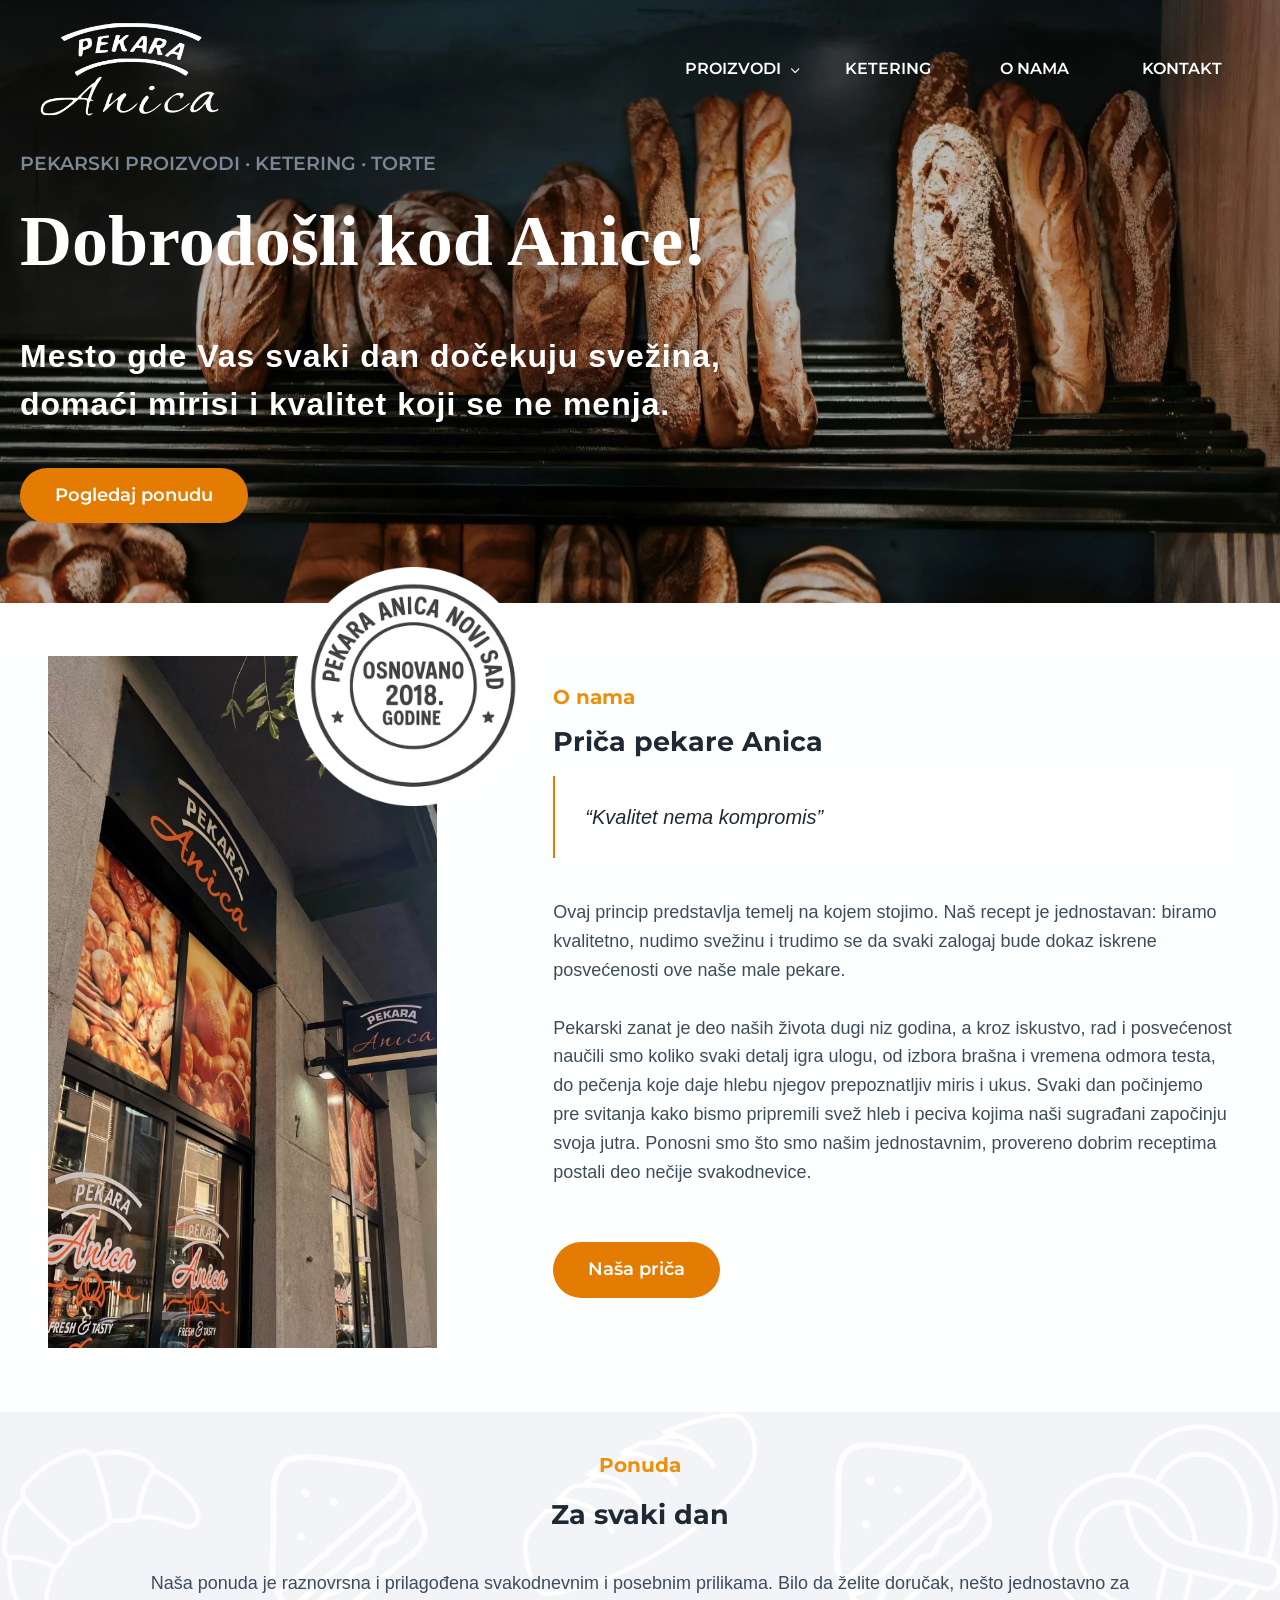
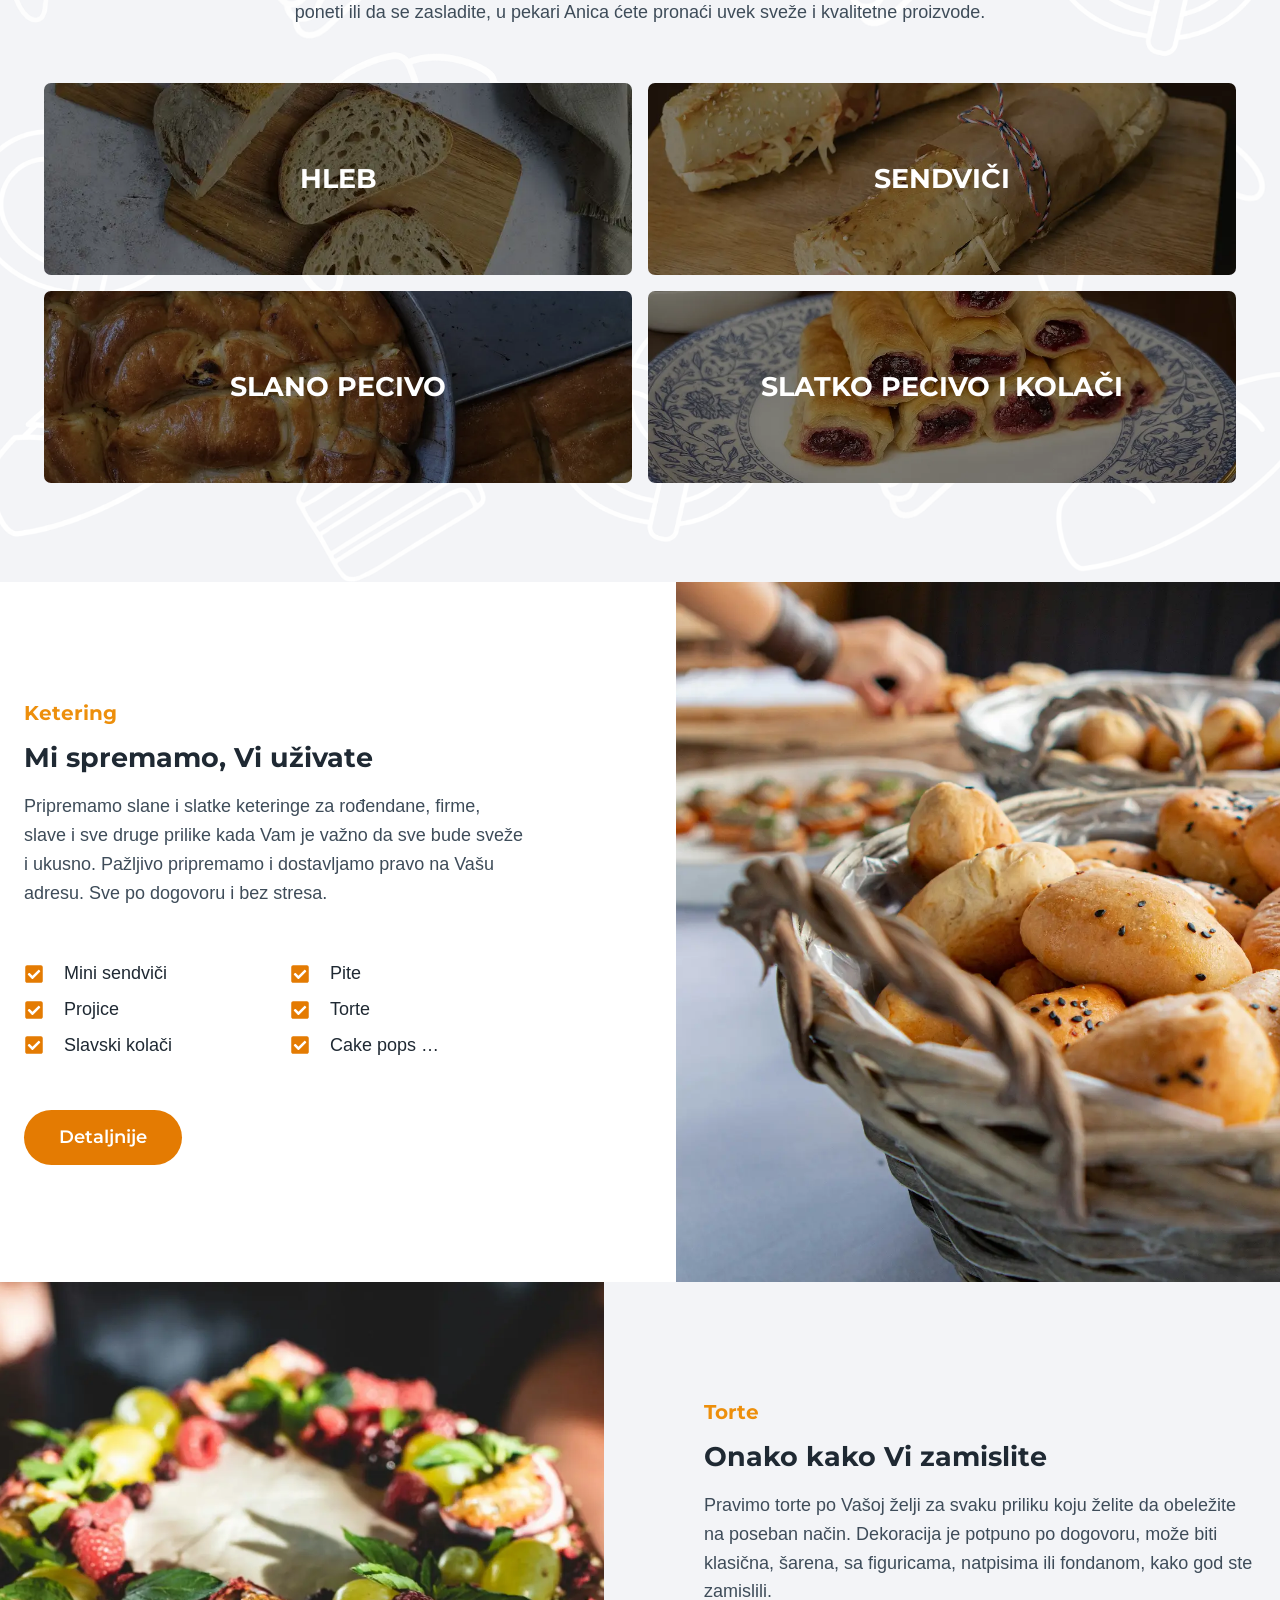
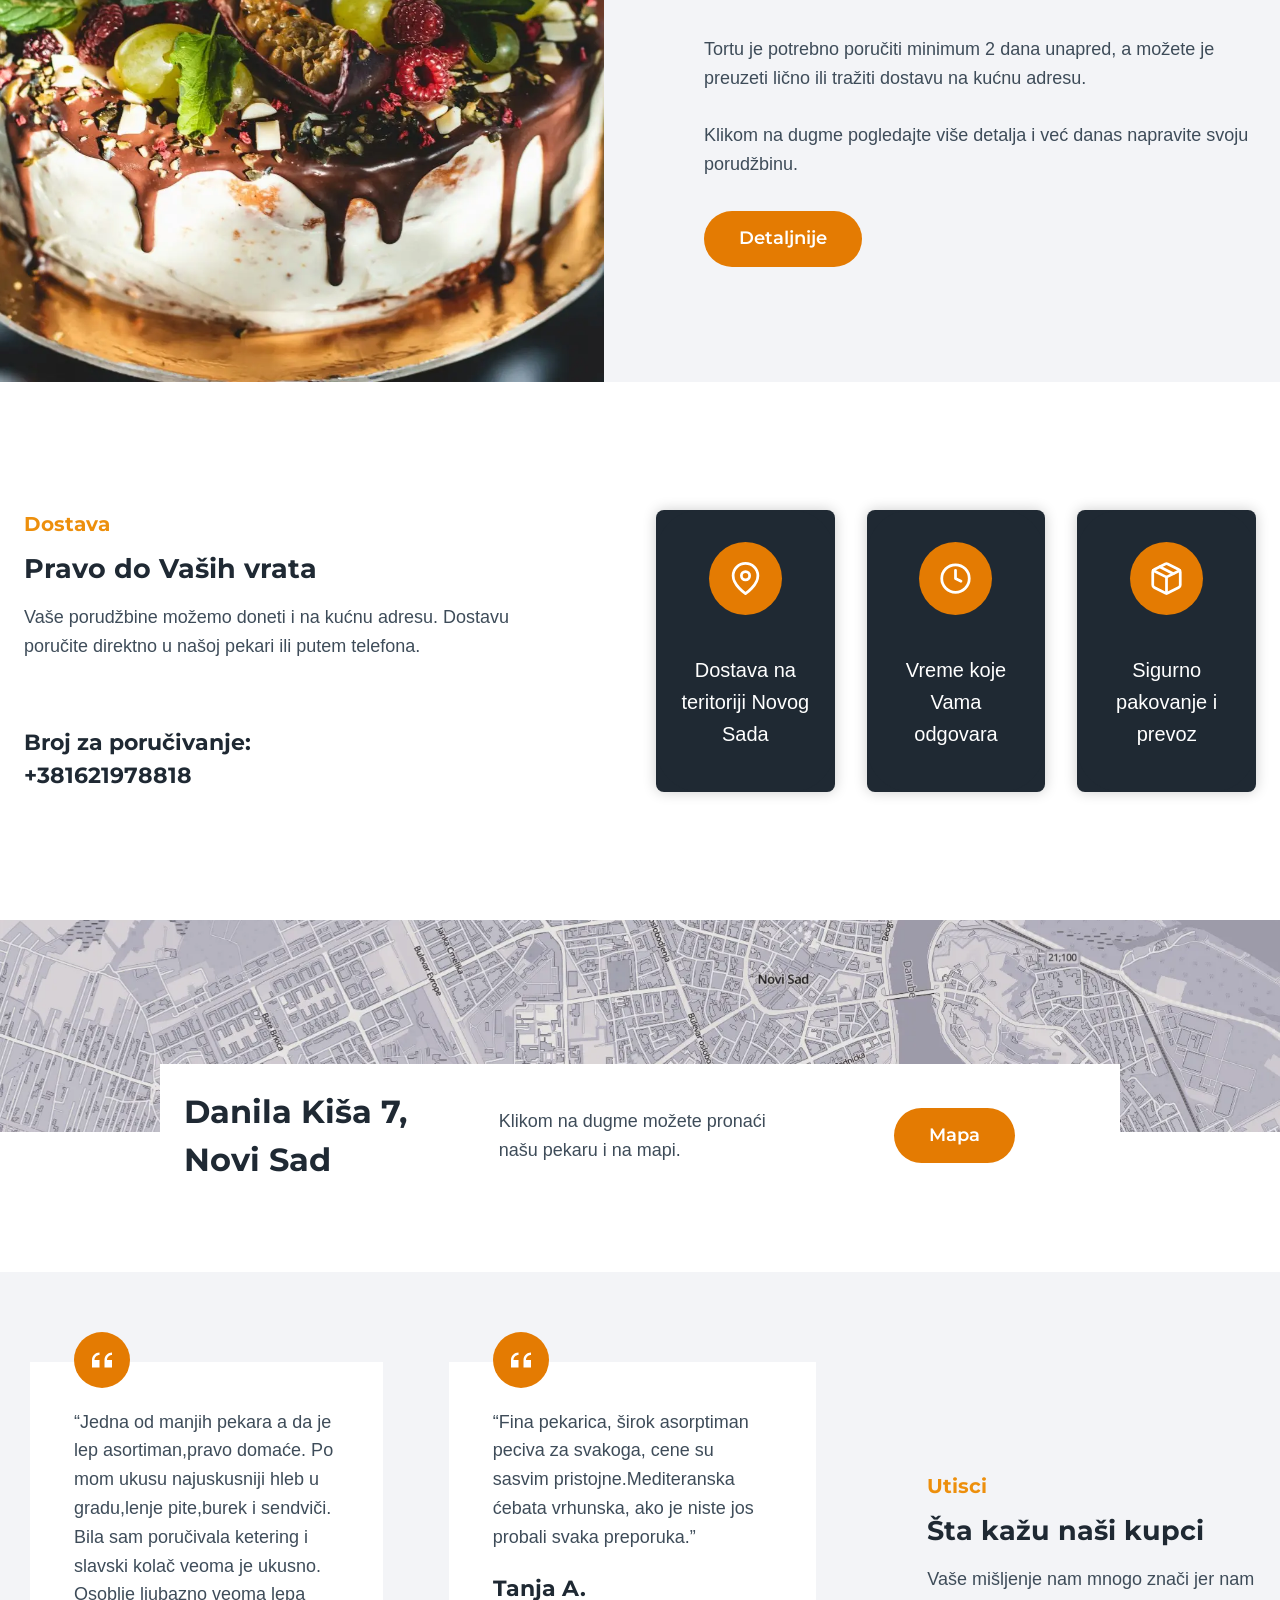
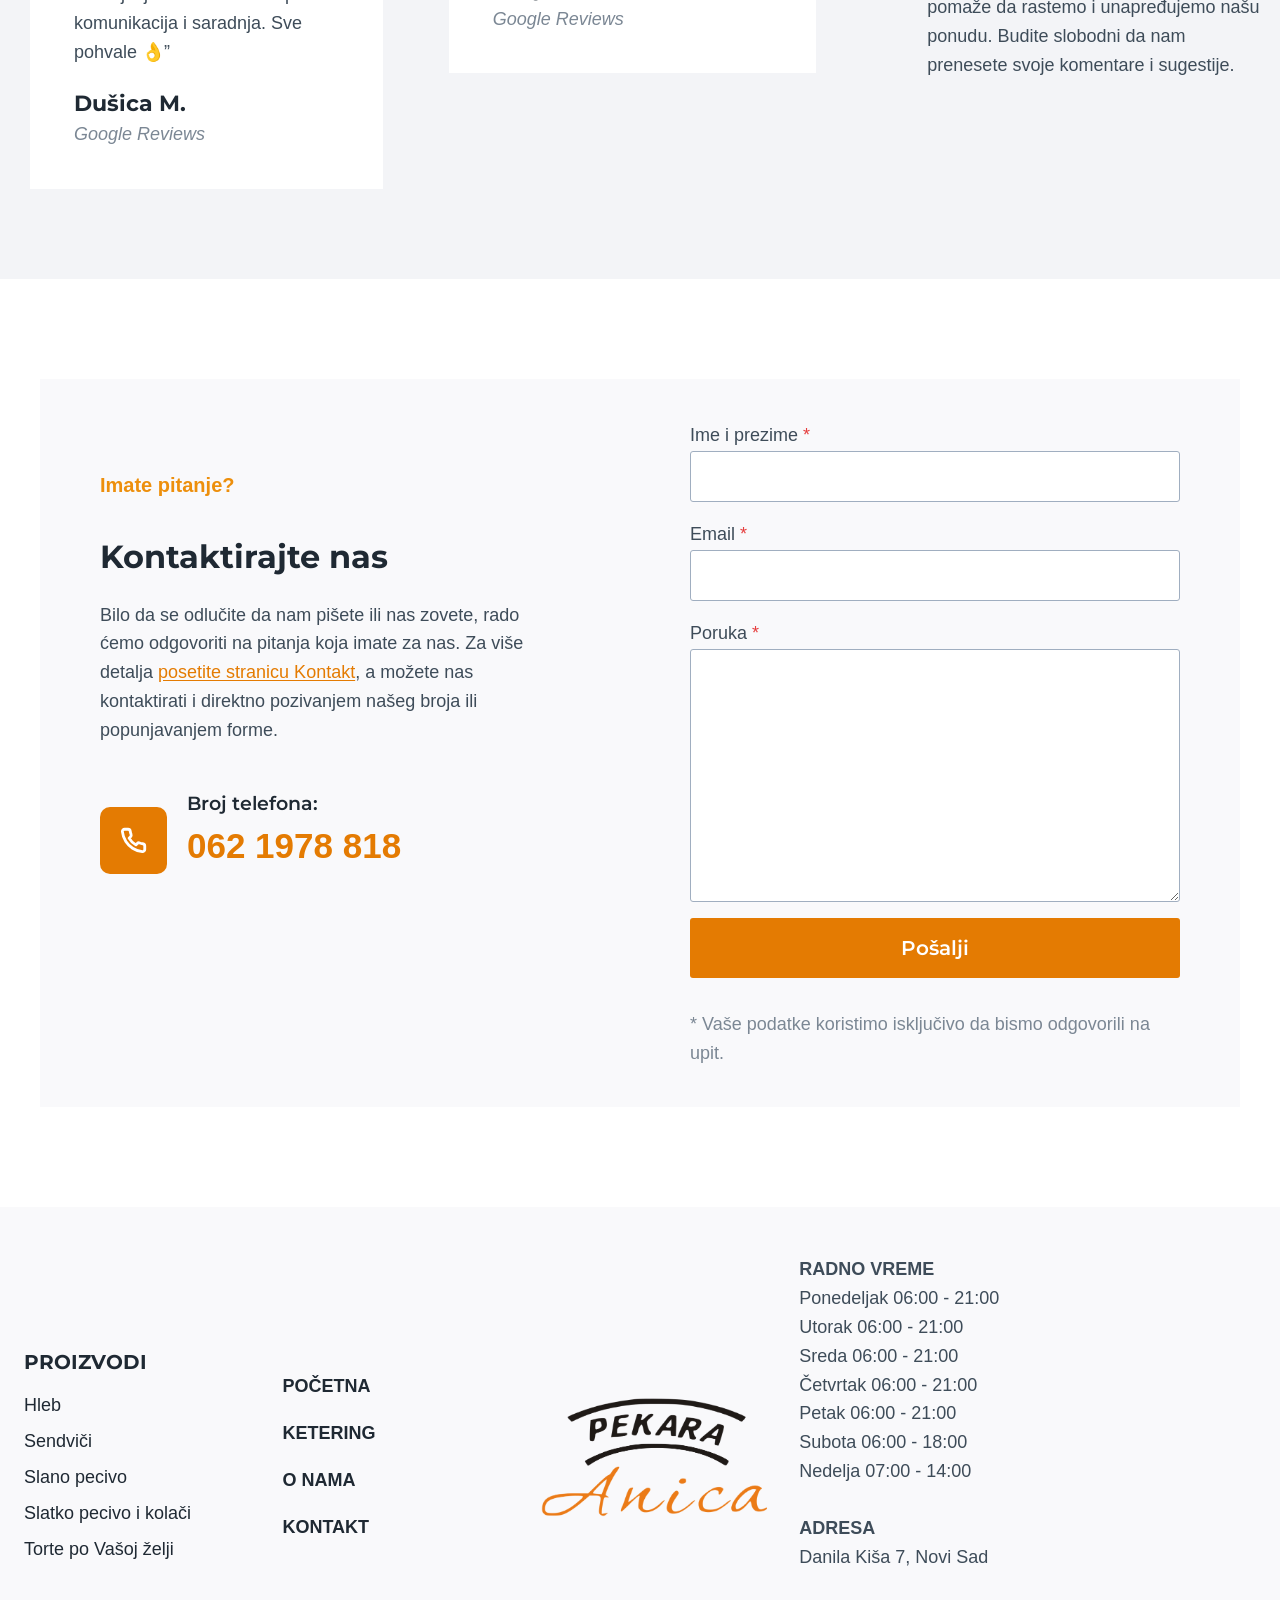
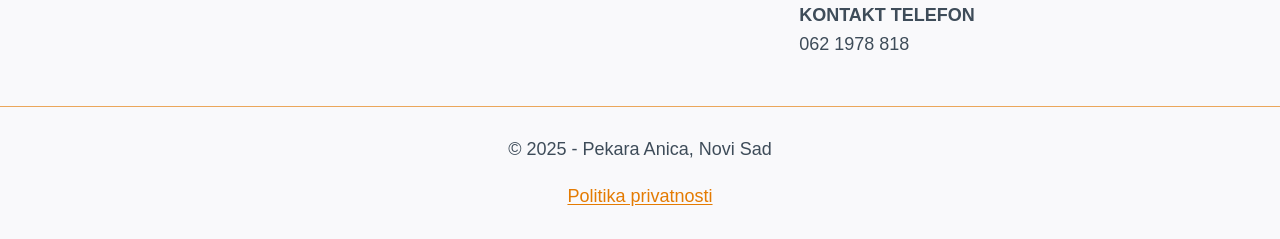
==== commit bff90429: "Change homepage stamp left margin" ====
--- a/index.html
+++ b/index.html
@@ -17,13 +17,13 @@
 	<meta property="og:url" content="/">
 	<meta property="og:site_name" content="Pekara Anica">
 	<meta property="article:publisher" content="https://www.facebook.com/pekaraanica">
-	<meta property="article:modified_time" content="2025-11-27T21:30:01+00:00">
+	<meta property="article:modified_time" content="2025-11-29T21:30:00+00:00">
 	<meta property="og:image" content="/wp-content/uploads/2025/10/stamp.webp">
 	<meta property="og:image:width" content="684">
 	<meta property="og:image:height" content="684">
 	<meta property="og:image:type" content="image/webp">
 	<meta name="twitter:card" content="summary_large_image">
-	<script type="application/ld+json" class="yoast-schema-graph">{"@context":"https://schema.org","@graph":[{"@type":"WebPage","@id":"/","url":"/","name":"Pekara Anica - sveže pecivo svakog dana","isPartOf":{"@id":"/#website"},"about":{"@id":"/#organization"},"primaryImageOfPage":{"@id":"/#primaryimage"},"image":{"@id":"/#primaryimage"},"thumbnailUrl":"/wp-content/uploads/2025/10/stamp.webp","datePublished":"2022-06-06T10:32:12+00:00","dateModified":"2025-11-27T21:30:01+00:00","description":"Bilo da tražite tek pečen hleb, sendvič za užinu ili slatki zalogaj, neka vas miris toplog peciva povede do ulice Danila Kiša 7 u Novom Sadu.","breadcrumb":{"@id":"/#breadcrumb"},"inLanguage":"en-US","potentialAction":[{"@type":"ReadAction","target":["/"]}]},{"@type":"ImageObject","inLanguage":"en-US","@id":"/#primaryimage","url":"/wp-content/uploads/2025/10/stamp.webp","contentUrl":"/wp-content/uploads/2025/10/stamp.webp","width":684,"height":684},{"@type":"BreadcrumbList","@id":"/#breadcrumb","itemListElement":[{"@type":"ListItem","position":1,"name":"Home"}]},{"@type":"WebSite","@id":"/#website","url":"/","name":"Pekara Anica","description":"Sveže pecivo svakog dana","publisher":{"@id":"/#organization"},"potentialAction":[{"@type":"SearchAction","target":{"@type":"EntryPoint","urlTemplate":"/?s={search_term_string}"},"query-input":{"@type":"PropertyValueSpecification","valueRequired":true,"valueName":"search_term_string"}}],"inLanguage":"en-US"},{"@type":"Organization","@id":"/#organization","name":"Anica","url":"/","logo":{"@type":"ImageObject","inLanguage":"en-US","@id":"/#/schema/logo/image/","url":"/wp-content/uploads/2025/11/logo.png","contentUrl":"/wp-content/uploads/2025/11/logo.png","width":650,"height":355,"caption":"Anica"},"image":{"@id":"/#/schema/logo/image/"},"sameAs":["https://www.facebook.com/pekaraanica"]}]}</script>
+	<script type="application/ld+json" class="yoast-schema-graph">{"@context":"https://schema.org","@graph":[{"@type":"WebPage","@id":"/","url":"/","name":"Pekara Anica - sveže pecivo svakog dana","isPartOf":{"@id":"/#website"},"about":{"@id":"/#organization"},"primaryImageOfPage":{"@id":"/#primaryimage"},"image":{"@id":"/#primaryimage"},"thumbnailUrl":"/wp-content/uploads/2025/10/stamp.webp","datePublished":"2022-06-06T10:32:12+00:00","dateModified":"2025-11-29T21:30:00+00:00","description":"Bilo da tražite tek pečen hleb, sendvič za užinu ili slatki zalogaj, neka vas miris toplog peciva povede do ulice Danila Kiša 7 u Novom Sadu.","breadcrumb":{"@id":"/#breadcrumb"},"inLanguage":"en-US","potentialAction":[{"@type":"ReadAction","target":["/"]}]},{"@type":"ImageObject","inLanguage":"en-US","@id":"/#primaryimage","url":"/wp-content/uploads/2025/10/stamp.webp","contentUrl":"/wp-content/uploads/2025/10/stamp.webp","width":684,"height":684},{"@type":"BreadcrumbList","@id":"/#breadcrumb","itemListElement":[{"@type":"ListItem","position":1,"name":"Home"}]},{"@type":"WebSite","@id":"/#website","url":"/","name":"Pekara Anica","description":"Sveže pecivo svakog dana","publisher":{"@id":"/#organization"},"potentialAction":[{"@type":"SearchAction","target":{"@type":"EntryPoint","urlTemplate":"/?s={search_term_string}"},"query-input":{"@type":"PropertyValueSpecification","valueRequired":true,"valueName":"search_term_string"}}],"inLanguage":"en-US"},{"@type":"Organization","@id":"/#organization","name":"Anica","url":"/","logo":{"@type":"ImageObject","inLanguage":"en-US","@id":"/#/schema/logo/image/","url":"/wp-content/uploads/2025/11/logo.png","contentUrl":"/wp-content/uploads/2025/11/logo.png","width":650,"height":355,"caption":"Anica"},"image":{"@id":"/#/schema/logo/image/"},"sameAs":["https://www.facebook.com/pekaraanica"]}]}</script>
 	<!-- / Yoast SEO plugin. -->
 
 
@@ -92,7 +92,7 @@
 :root {--global-kb-font-size-sm:clamp(0.8rem, 0.73rem + 0.217vw, 0.9rem);--global-kb-font-size-md:clamp(1.1rem, 0.995rem + 0.326vw, 1.25rem);--global-kb-font-size-lg:clamp(1.75rem, 1.576rem + 0.543vw, 2rem);--global-kb-font-size-xl:clamp(2.25rem, 1.728rem + 1.63vw, 3rem);--global-kb-font-size-xxl:clamp(2.5rem, 1.456rem + 3.26vw, 4rem);--global-kb-font-size-xxxl:clamp(2.75rem, 0.489rem + 7.065vw, 6rem);}
 </style>
 <style id="kadence_blocks_css-inline-css">
-.kb-row-layout-id6_812630-68 > .kt-row-column-wrap{max-width:var( --global-content-width, 1290px );padding-left:var(--global-content-edge-padding);padding-right:var(--global-content-edge-padding);padding-top:150px;padding-right:20px;padding-bottom:80px;padding-left:20px;grid-template-columns:minmax(0, 2fr) minmax(0, 1fr);}.kb-row-layout-id6_812630-68{background-image:url('/wp-content/uploads/2025/09/home.webp');background-size:cover;background-position:0% 0%;background-attachment:scroll;background-repeat:no-repeat;}@media all and (max-width: 1024px), only screen and (min-device-width: 1024px) and (max-device-width: 1366px) and (-webkit-min-device-pixel-ratio: 2) and (hover: none){.kb-row-layout-wrap.wp-block-kadence-rowlayout.kb-row-layout-id6_812630-68{background-image:url('/wp-content/uploads/2025/09/home-1536x1022.webp');background-size:cover;background-position:0% 0%;background-attachment:scroll;background-repeat:no-repeat;}}@media all and (max-width: 1024px){.kb-row-layout-id6_812630-68 > .kt-row-column-wrap{padding-top:150px;padding-right:150px;padding-bottom:80px;padding-left:150px;grid-template-columns:minmax(0, 1fr);}}@media all and (max-width: 767px){.kb-row-layout-id6_812630-68 > .kt-row-column-wrap{padding-top:100px;padding-right:20px;padding-bottom:40px;padding-left:20px;min-height:80vh;grid-template-columns:minmax(0, 1fr);}.kb-row-layout-wrap.wp-block-kadence-rowlayout.kb-row-layout-id6_812630-68{background-image:url('/wp-content/uploads/2025/09/home-mobile.webp');background-size:cover;background-position:0% 0%;background-attachment:scroll;background-repeat:no-repeat;}}.kadence-column6_028083-bf > .kt-inside-inner-col{display:flex;}.kadence-column6_028083-bf > .kt-inside-inner-col{padding-right:0px;padding-left:0px;}.kadence-column6_028083-bf > .kt-inside-inner-col{column-gap:var(--global-kb-gap-sm, 1rem);}.kadence-column6_028083-bf > .kt-inside-inner-col{flex-direction:column;justify-content:space-between;}.kadence-column6_028083-bf > .kt-inside-inner-col > .aligncenter{width:100%;}.kt-row-column-wrap > .kadence-column6_028083-bf{align-self:center;}.kt-inner-column-height-full:not(.kt-has-1-columns) > .wp-block-kadence-column.kadence-column6_028083-bf{align-self:auto;}.kt-inner-column-height-full:not(.kt-has-1-columns) > .wp-block-kadence-column.kadence-column6_028083-bf > .kt-inside-inner-col{flex-direction:column;justify-content:space-between;}.kadence-column6_028083-bf, .kt-inside-inner-col > .kadence-column6_028083-bf:not(.specificity){margin-right:40px;}@media all and (max-width: 1024px){.kadence-column6_028083-bf > .kt-inside-inner-col{padding-top:0px;padding-right:0px;padding-bottom:0px;padding-left:0px;flex-direction:column;justify-content:space-between;}}@media all and (max-width: 1024px){.kt-row-column-wrap > .kadence-column6_028083-bf{align-self:center;}}@media all and (max-width: 1024px){.kt-inner-column-height-full:not(.kt-has-1-columns) > .wp-block-kadence-column.kadence-column6_028083-bf{align-self:auto;}}@media all and (max-width: 1024px){.kt-inner-column-height-full:not(.kt-has-1-columns) > .wp-block-kadence-column.kadence-column6_028083-bf > .kt-inside-inner-col{flex-direction:column;justify-content:space-between;}}@media all and (max-width: 1024px){.kadence-column6_028083-bf, .kt-inside-inner-col > .kadence-column6_028083-bf:not(.specificity){margin-right:0px;margin-left:0px;}}@media all and (max-width: 767px){.kadence-column6_028083-bf > .kt-inside-inner-col{padding-right:0px;padding-left:0px;flex-direction:column;justify-content:space-between;}.kt-row-column-wrap > .kadence-column6_028083-bf{align-self:center;}.kt-inner-column-height-full:not(.kt-has-1-columns) > .wp-block-kadence-column.kadence-column6_028083-bf{align-self:auto;}.kt-inner-column-height-full:not(.kt-has-1-columns) > .wp-block-kadence-column.kadence-column6_028083-bf > .kt-inside-inner-col{flex-direction:column;justify-content:space-between;}.kadence-column6_028083-bf, .kt-inside-inner-col > .kadence-column6_028083-bf:not(.specificity){margin-right:0px;margin-left:0px;}}.kadence-column6_2c5e1a-71 > .kt-inside-inner-col{column-gap:var(--global-kb-gap-sm, 1rem);}.kadence-column6_2c5e1a-71 > .kt-inside-inner-col{flex-direction:column;}.kadence-column6_2c5e1a-71 > .kt-inside-inner-col > .aligncenter{width:100%;}@media all and (max-width: 1024px){.kadence-column6_2c5e1a-71 > .kt-inside-inner-col{flex-direction:column;justify-content:center;}}@media all and (max-width: 767px){.kadence-column6_2c5e1a-71 > .kt-inside-inner-col{flex-direction:column;justify-content:center;}}.wp-block-kadence-advancedheading.kt-adv-heading6_e6a3c5-d2, .wp-block-kadence-advancedheading.kt-adv-heading6_e6a3c5-d2[data-kb-block="kb-adv-heading6_e6a3c5-d2"]{padding-top:0px;padding-bottom:0px;margin-top:0px;margin-bottom:20px;text-align:left;}.wp-block-kadence-advancedheading.kt-adv-heading6_e6a3c5-d2 mark.kt-highlight, .wp-block-kadence-advancedheading.kt-adv-heading6_e6a3c5-d2[data-kb-block="kb-adv-heading6_e6a3c5-d2"] mark.kt-highlight{-webkit-box-decoration-break:clone;box-decoration-break:clone;}@media all and (max-width: 1024px){.wp-block-kadence-advancedheading.kt-adv-heading6_e6a3c5-d2, .wp-block-kadence-advancedheading.kt-adv-heading6_e6a3c5-d2[data-kb-block="kb-adv-heading6_e6a3c5-d2"]{text-align:center!important;}}@media all and (max-width: 767px){.wp-block-kadence-advancedheading.kt-adv-heading6_e6a3c5-d2, .wp-block-kadence-advancedheading.kt-adv-heading6_e6a3c5-d2[data-kb-block="kb-adv-heading6_e6a3c5-d2"]{text-align:center!important;}}.kadence-column6_62d0b3-f9 > .kt-inside-inner-col{column-gap:var(--global-kb-gap-sm, 1rem);}.kadence-column6_62d0b3-f9 > .kt-inside-inner-col{flex-direction:column;}.kadence-column6_62d0b3-f9 > .kt-inside-inner-col > .aligncenter{width:100%;}@media all and (max-width: 1024px){.kadence-column6_62d0b3-f9 > .kt-inside-inner-col{flex-direction:column;justify-content:center;}}@media all and (max-width: 767px){.kadence-column6_62d0b3-f9 > .kt-inside-inner-col{flex-direction:column;justify-content:center;}}.wp-block-kadence-advancedheading.kt-adv-heading6_6d416b-b5, .wp-block-kadence-advancedheading.kt-adv-heading6_6d416b-b5[data-kb-block="kb-adv-heading6_6d416b-b5"]{padding-top:0px;padding-bottom:0px;margin-top:0px;margin-bottom:20px;text-align:left;color:rgba(123,135,148,0.7);}.wp-block-kadence-advancedheading.kt-adv-heading6_6d416b-b5 mark.kt-highlight, .wp-block-kadence-advancedheading.kt-adv-heading6_6d416b-b5[data-kb-block="kb-adv-heading6_6d416b-b5"] mark.kt-highlight{-webkit-box-decoration-break:clone;box-decoration-break:clone;}@media all and (max-width: 1024px){.wp-block-kadence-advancedheading.kt-adv-heading6_6d416b-b5, .wp-block-kadence-advancedheading.kt-adv-heading6_6d416b-b5[data-kb-block="kb-adv-heading6_6d416b-b5"]{text-align:center!important;}}@media all and (max-width: 767px){.wp-block-kadence-advancedheading.kt-adv-heading6_6d416b-b5, .wp-block-kadence-advancedheading.kt-adv-heading6_6d416b-b5[data-kb-block="kb-adv-heading6_6d416b-b5"]{text-align:left!important;}}.wp-block-kadence-advancedheading.kt-adv-heading6_cacb4c-bd, .wp-block-kadence-advancedheading.kt-adv-heading6_cacb4c-bd[data-kb-block="kb-adv-heading6_cacb4c-bd"]{padding-top:0px;padding-bottom:0px;margin-top:0px;margin-bottom:0px;font-size:72px;line-height:85px;font-family:"Palatino Linotype", "Book Antiqua", Palatino, serif;text-transform:none;}.wp-block-kadence-advancedheading.kt-adv-heading6_cacb4c-bd mark.kt-highlight, .wp-block-kadence-advancedheading.kt-adv-heading6_cacb4c-bd[data-kb-block="kb-adv-heading6_cacb4c-bd"] mark.kt-highlight{-webkit-box-decoration-break:clone;box-decoration-break:clone;}@media all and (max-width: 1024px){.wp-block-kadence-advancedheading.kt-adv-heading6_cacb4c-bd, .wp-block-kadence-advancedheading.kt-adv-heading6_cacb4c-bd[data-kb-block="kb-adv-heading6_cacb4c-bd"]{font-size:60px;line-height:68px;text-align:center!important;}}@media all and (max-width: 767px){.wp-block-kadence-advancedheading.kt-adv-heading6_cacb4c-bd, .wp-block-kadence-advancedheading.kt-adv-heading6_cacb4c-bd[data-kb-block="kb-adv-heading6_cacb4c-bd"]{padding-top:0px;padding-right:0px;padding-bottom:0px;padding-left:0px;margin-top:30px;margin-bottom:30px;font-size:50px;line-height:50px;text-align:center!important;}}.kadence-column6_2066cd-63 > .kt-inside-inner-col{column-gap:var(--global-kb-gap-sm, 1rem);}.kadence-column6_2066cd-63 > .kt-inside-inner-col{flex-direction:column;}.kadence-column6_2066cd-63 > .kt-inside-inner-col > .aligncenter{width:100%;}@media all and (max-width: 1024px){.kadence-column6_2066cd-63 > .kt-inside-inner-col{flex-direction:column;justify-content:center;}}@media all and (max-width: 767px){.kadence-column6_2066cd-63 > .kt-inside-inner-col{flex-direction:column;justify-content:center;}}.wp-block-kadence-advancedheading.kt-adv-heading6_6a8744-f4, .wp-block-kadence-advancedheading.kt-adv-heading6_6a8744-f4[data-kb-block="kb-adv-heading6_6a8744-f4"]{font-size:var(--global-kb-font-size-lg, 2rem);font-weight:600;font-family:var( --global-body-font-family, inherit );letter-spacing:1px;}.wp-block-kadence-advancedheading.kt-adv-heading6_6a8744-f4 mark.kt-highlight, .wp-block-kadence-advancedheading.kt-adv-heading6_6a8744-f4[data-kb-block="kb-adv-heading6_6a8744-f4"] mark.kt-highlight{-webkit-box-decoration-break:clone;box-decoration-break:clone;}@media all and (max-width: 1024px){.wp-block-kadence-advancedheading.kt-adv-heading6_6a8744-f4, .wp-block-kadence-advancedheading.kt-adv-heading6_6a8744-f4[data-kb-block="kb-adv-heading6_6a8744-f4"]{text-align:center!important;}}@media all and (max-width: 767px){.wp-block-kadence-advancedheading.kt-adv-heading6_6a8744-f4, .wp-block-kadence-advancedheading.kt-adv-heading6_6a8744-f4[data-kb-block="kb-adv-heading6_6a8744-f4"]{text-align:center!important;}}.kb-row-layout-id6_0c9d5f-20 > .kt-row-column-wrap{column-gap:20px;row-gap:var(--global-kb-gap-sm, 1rem);padding-top:40px;padding-bottom:0px;grid-template-columns:minmax(0, 1fr);}@media all and (max-width: 1024px){.kb-row-layout-id6_0c9d5f-20 > .kt-row-column-wrap{grid-template-columns:minmax(0, 1fr);}}@media all and (max-width: 767px){.kb-row-layout-id6_0c9d5f-20 > .kt-row-column-wrap{grid-template-columns:minmax(0, 1fr);}}.kadence-column6_a8cf29-ea > .kt-inside-inner-col{column-gap:var(--global-kb-gap-sm, 1rem);}.kadence-column6_a8cf29-ea > .kt-inside-inner-col{flex-direction:column;}.kadence-column6_a8cf29-ea > .kt-inside-inner-col > .aligncenter{width:100%;}@media all and (max-width: 1024px){.kadence-column6_a8cf29-ea > .kt-inside-inner-col{flex-direction:column;justify-content:center;}}@media all and (max-width: 767px){.kadence-column6_a8cf29-ea > .kt-inside-inner-col{flex-direction:column;justify-content:center;}}.wp-block-kadence-advancedbtn.kb-btns6_06fa33-08{justify-content:flex-start;}@media all and (max-width: 1024px){.wp-block-kadence-advancedbtn.kb-btns6_06fa33-08{justify-content:center;}}@media all and (max-width: 767px){.wp-block-kadence-advancedbtn.kb-btns6_06fa33-08{justify-content:center;}}ul.menu .wp-block-kadence-advancedbtn .kb-btn6_ebaf2c-52.kb-button{width:initial;}.wp-block-kadence-advancedbtn .kb-btn6_ebaf2c-52.kb-button{font-size:18px;text-transform:none;border-top:0px solid;border-right:0px solid;border-bottom:0px solid;border-left:0px solid;}@media all and (max-width: 1024px){.wp-block-kadence-advancedbtn .kb-btn6_ebaf2c-52.kb-button{border-top:0px solid;border-right:0px solid;border-bottom:0px solid;border-left:0px solid;}}@media all and (max-width: 767px){.wp-block-kadence-advancedbtn .kb-btn6_ebaf2c-52.kb-button{border-top:0px solid;border-right:0px solid;border-bottom:0px solid;border-left:0px solid;}}.kadence-column6_e63409-92 > .kt-inside-inner-col{column-gap:var(--global-kb-gap-sm, 1rem);}.kadence-column6_e63409-92 > .kt-inside-inner-col{flex-direction:column;}.kadence-column6_e63409-92 > .kt-inside-inner-col > .aligncenter{width:100%;}@media all and (max-width: 1024px){.kadence-column6_e63409-92 > .kt-inside-inner-col{flex-direction:column;justify-content:center;}}@media all and (max-width: 767px){.kadence-column6_e63409-92 > .kt-inside-inner-col{flex-direction:column;justify-content:center;}}.kb-row-layout-id6_4eb55c-9b > .kt-row-column-wrap{padding-top:var(--global-kb-spacing-sm, 1.5rem);padding-bottom:0px;grid-template-columns:minmax(0, 1fr);}.kb-row-layout-id6_4eb55c-9b{z-index:2;position:relative;}@media all and (max-width: 767px){.kb-row-layout-id6_4eb55c-9b > .kt-row-column-wrap{grid-template-columns:minmax(0, 1fr);}}.kadence-column6_af0471-a8 > .kt-inside-inner-col{display:flex;}.kadence-column6_af0471-a8 > .kt-inside-inner-col{column-gap:var(--global-kb-gap-sm, 1rem);}.kadence-column6_af0471-a8 > .kt-inside-inner-col{flex-direction:column;justify-content:flex-start;}.kadence-column6_af0471-a8 > .kt-inside-inner-col > .aligncenter{width:100%;}.kt-row-column-wrap > .kadence-column6_af0471-a8{align-self:flex-start;}.kt-inner-column-height-full:not(.kt-has-1-columns) > .wp-block-kadence-column.kadence-column6_af0471-a8{align-self:auto;}.kt-inner-column-height-full:not(.kt-has-1-columns) > .wp-block-kadence-column.kadence-column6_af0471-a8 > .kt-inside-inner-col{flex-direction:column;justify-content:flex-start;}.kadence-column6_af0471-a8, .kt-inside-inner-col > .kadence-column6_af0471-a8:not(.specificity){margin-bottom:-150px;}@media all and (max-width: 1024px){.kt-row-column-wrap > .kadence-column6_af0471-a8{align-self:flex-start;}}@media all and (max-width: 1024px){.kt-inner-column-height-full:not(.kt-has-1-columns) > .wp-block-kadence-column.kadence-column6_af0471-a8{align-self:auto;}}@media all and (max-width: 1024px){.kt-inner-column-height-full:not(.kt-has-1-columns) > .wp-block-kadence-column.kadence-column6_af0471-a8 > .kt-inside-inner-col{flex-direction:column;justify-content:flex-start;}}@media all and (max-width: 1024px){.kadence-column6_af0471-a8 > .kt-inside-inner-col{flex-direction:column;justify-content:flex-start;}}@media all and (max-width: 767px){.kt-row-column-wrap > .kadence-column6_af0471-a8{align-self:flex-start;}.kt-inner-column-height-full:not(.kt-has-1-columns) > .wp-block-kadence-column.kadence-column6_af0471-a8{align-self:auto;}.kt-inner-column-height-full:not(.kt-has-1-columns) > .wp-block-kadence-column.kadence-column6_af0471-a8 > .kt-inside-inner-col{flex-direction:column;justify-content:flex-start;}.kadence-column6_af0471-a8 > .kt-inside-inner-col{flex-direction:column;justify-content:flex-start;}}.kb-row-layout-id6_54cfb1-f8 > .kt-row-column-wrap{column-gap:var(--global-kb-gap-sm, 1rem);row-gap:40px;max-width:var( --global-content-width, 1290px );padding-left:var(--global-content-edge-padding);padding-right:var(--global-content-edge-padding);padding-right:var(--global-kb-spacing-lg, 3rem);padding-bottom:var(--global-kb-spacing-xl, 4rem);padding-left:var(--global-kb-spacing-lg, 3rem);grid-template-columns:minmax(0, 1fr) minmax(0, 2fr);}.kb-row-layout-id6_54cfb1-f8{background-color:rgba(235,250,252,0.1);}@media all and (max-width: 1024px){.kb-row-layout-id6_54cfb1-f8 > .kt-row-column-wrap{padding-top:60px;padding-right:150px;padding-bottom:60px;padding-left:150px;grid-template-columns:minmax(0, 1fr);}}@media all and (max-width: 767px){.kb-row-layout-id6_54cfb1-f8 > .kt-row-column-wrap{padding-top:40px;padding-right:20px;padding-bottom:40px;padding-left:20px;grid-template-columns:minmax(0, 1fr);}}.kadence-column6_71835a-4e > .kt-inside-inner-col{display:flex;}.kadence-column6_71835a-4e > .kt-inside-inner-col{column-gap:var(--global-kb-gap-sm, 1rem);}.kadence-column6_71835a-4e > .kt-inside-inner-col{flex-direction:row;flex-wrap:wrap;align-items:center;}.kadence-column6_71835a-4e > .kt-inside-inner-col > *, .kadence-column6_71835a-4e > .kt-inside-inner-col > figure.wp-block-image, .kadence-column6_71835a-4e > .kt-inside-inner-col > figure.wp-block-kadence-image{margin-top:0px;margin-bottom:0px;}.kadence-column6_71835a-4e > .kt-inside-inner-col > .kb-image-is-ratio-size{flex-grow:1;}@media all and (max-width: 1024px){.kadence-column6_71835a-4e > .kt-inside-inner-col{flex-direction:row;flex-wrap:wrap;align-items:center;}}@media all and (min-width: 768px) and (max-width: 1024px){.kadence-column6_71835a-4e > .kt-inside-inner-col > *, .kadence-column6_71835a-4e > .kt-inside-inner-col > figure.wp-block-image, .kadence-column6_71835a-4e > .kt-inside-inner-col > figure.wp-block-kadence-image{margin-top:0px;margin-bottom:0px;}.kadence-column6_71835a-4e > .kt-inside-inner-col > .kb-image-is-ratio-size{flex-grow:1;}}@media all and (max-width: 767px){.kadence-column6_71835a-4e > .kt-inside-inner-col{flex-direction:row;flex-wrap:wrap;justify-content:flex-start;justify-content:center;}.kadence-column6_71835a-4e > .kt-inside-inner-col > *, .kadence-column6_71835a-4e > .kt-inside-inner-col > figure.wp-block-image, .kadence-column6_71835a-4e > .kt-inside-inner-col > figure.wp-block-kadence-image{margin-top:0px;margin-bottom:0px;}.kadence-column6_71835a-4e > .kt-inside-inner-col > .kb-image-is-ratio-size{flex-grow:1;}}.kadence-column6_360cc5-37 > .kt-inside-inner-col{display:flex;}.kadence-column6_360cc5-37 > .kt-inside-inner-col{column-gap:var(--global-kb-gap-sm, 1rem);}.kadence-column6_360cc5-37 > .kt-inside-inner-col{flex-direction:column;justify-content:center;}.kadence-column6_360cc5-37 > .kt-inside-inner-col > .aligncenter{width:100%;}.kt-row-column-wrap > .kadence-column6_360cc5-37{align-self:center;}.kt-inner-column-height-full:not(.kt-has-1-columns) > .wp-block-kadence-column.kadence-column6_360cc5-37{align-self:auto;}.kt-inner-column-height-full:not(.kt-has-1-columns) > .wp-block-kadence-column.kadence-column6_360cc5-37 > .kt-inside-inner-col{flex-direction:column;justify-content:center;}.kadence-column6_360cc5-37, .kt-inside-inner-col > .kadence-column6_360cc5-37:not(.specificity){margin-left:100px;}@media all and (max-width: 1024px){.kt-row-column-wrap > .kadence-column6_360cc5-37{align-self:center;}}@media all and (max-width: 1024px){.kt-inner-column-height-full:not(.kt-has-1-columns) > .wp-block-kadence-column.kadence-column6_360cc5-37{align-self:auto;}}@media all and (max-width: 1024px){.kt-inner-column-height-full:not(.kt-has-1-columns) > .wp-block-kadence-column.kadence-column6_360cc5-37 > .kt-inside-inner-col{flex-direction:column;justify-content:center;}}@media all and (max-width: 1024px){.kadence-column6_360cc5-37 > .kt-inside-inner-col{flex-direction:column;justify-content:center;}}@media all and (max-width: 1024px){.kadence-column6_360cc5-37, .kt-inside-inner-col > .kadence-column6_360cc5-37:not(.specificity){margin-right:0px;margin-left:0px;}}@media all and (max-width: 767px){.kt-row-column-wrap > .kadence-column6_360cc5-37{align-self:center;}.kt-inner-column-height-full:not(.kt-has-1-columns) > .wp-block-kadence-column.kadence-column6_360cc5-37{align-self:auto;}.kt-inner-column-height-full:not(.kt-has-1-columns) > .wp-block-kadence-column.kadence-column6_360cc5-37 > .kt-inside-inner-col{flex-direction:column;justify-content:center;}.kadence-column6_360cc5-37 > .kt-inside-inner-col{flex-direction:column;justify-content:center;}.kadence-column6_360cc5-37, .kt-inside-inner-col > .kadence-column6_360cc5-37:not(.specificity){margin-right:0px;margin-left:0px;}}.wp-block-kadence-advancedheading.kt-adv-heading6_8a113a-2e, .wp-block-kadence-advancedheading.kt-adv-heading6_8a113a-2e[data-kb-block="kb-adv-heading6_8a113a-2e"]{font-size:var(--global-kb-font-size-md, 1.25rem);text-transform:none;}.wp-block-kadence-advancedheading.kt-adv-heading6_8a113a-2e mark.kt-highlight, .wp-block-kadence-advancedheading.kt-adv-heading6_8a113a-2e[data-kb-block="kb-adv-heading6_8a113a-2e"] mark.kt-highlight{-webkit-box-decoration-break:clone;box-decoration-break:clone;}@media all and (max-width: 767px){.wp-block-kadence-advancedheading.kt-adv-heading6_8a113a-2e, .wp-block-kadence-advancedheading.kt-adv-heading6_8a113a-2e[data-kb-block="kb-adv-heading6_8a113a-2e"]{text-align:center!important;}}.wp-block-kadence-advancedheading.kt-adv-heading6_3443c5-55, .wp-block-kadence-advancedheading.kt-adv-heading6_3443c5-55[data-kb-block="kb-adv-heading6_3443c5-55"]{text-transform:none;}.wp-block-kadence-advancedheading.kt-adv-heading6_3443c5-55 mark.kt-highlight, .wp-block-kadence-advancedheading.kt-adv-heading6_3443c5-55[data-kb-block="kb-adv-heading6_3443c5-55"] mark.kt-highlight{-webkit-box-decoration-break:clone;box-decoration-break:clone;}@media all and (max-width: 767px){.wp-block-kadence-advancedheading.kt-adv-heading6_3443c5-55, .wp-block-kadence-advancedheading.kt-adv-heading6_3443c5-55[data-kb-block="kb-adv-heading6_3443c5-55"]{text-align:center!important;}}.kb-row-layout-wrap.wp-block-kadence-rowlayout.kb-row-layout-id6_091e5f-c0{margin-bottom:40px;}.kb-row-layout-id6_091e5f-c0 > .kt-row-column-wrap{padding-top:25px;padding-right:30px;padding-bottom:25px;padding-left:30px;grid-template-columns:minmax(0, 1fr);}.kb-row-layout-id6_091e5f-c0{border-left:2px solid var(--global-palette1, #3182CE);}@media all and (max-width: 1024px){.kb-row-layout-id6_091e5f-c0{border-left:2px solid var(--global-palette1, #3182CE);}}@media all and (max-width: 767px){.kb-row-layout-id6_091e5f-c0 > .kt-row-column-wrap{grid-template-columns:minmax(0, 1fr);}.kb-row-layout-id6_091e5f-c0{border-left:2px solid var(--global-palette1, #3182CE);}}.kadence-column6_0519f6-43 > .kt-inside-inner-col{column-gap:var(--global-kb-gap-sm, 1rem);}.kadence-column6_0519f6-43 > .kt-inside-inner-col{flex-direction:column;}.kadence-column6_0519f6-43 > .kt-inside-inner-col > .aligncenter{width:100%;}@media all and (max-width: 1024px){.kadence-column6_0519f6-43 > .kt-inside-inner-col{flex-direction:column;justify-content:center;}}@media all and (max-width: 767px){.kadence-column6_0519f6-43 > .kt-inside-inner-col{flex-direction:column;justify-content:center;}}.wp-block-kadence-advancedheading.kt-adv-heading6_ec860c-e1, .wp-block-kadence-advancedheading.kt-adv-heading6_ec860c-e1[data-kb-block="kb-adv-heading6_ec860c-e1"]{font-size:var(--global-kb-font-size-md, 1.25rem);}.wp-block-kadence-advancedheading.kt-adv-heading6_ec860c-e1 mark.kt-highlight, .wp-block-kadence-advancedheading.kt-adv-heading6_ec860c-e1[data-kb-block="kb-adv-heading6_ec860c-e1"] mark.kt-highlight{-webkit-box-decoration-break:clone;box-decoration-break:clone;}.wp-block-kadence-advancedheading.kt-adv-heading6_a29b52-3a mark.kt-highlight, .wp-block-kadence-advancedheading.kt-adv-heading6_a29b52-3a[data-kb-block="kb-adv-heading6_a29b52-3a"] mark.kt-highlight{-webkit-box-decoration-break:clone;box-decoration-break:clone;}@media all and (max-width: 767px){.wp-block-kadence-advancedheading.kt-adv-heading6_a29b52-3a, .wp-block-kadence-advancedheading.kt-adv-heading6_a29b52-3a[data-kb-block="kb-adv-heading6_a29b52-3a"]{text-align:center!important;}}.kb-row-layout-id6_7ddb34-e4 > .kt-row-column-wrap{column-gap:20px;padding-top:var( --global-kb-row-default-top, var(--global-kb-spacing-sm, 1.5rem) );padding-bottom:var( --global-kb-row-default-bottom, var(--global-kb-spacing-sm, 1.5rem) );grid-template-columns:minmax(0, 1fr);}@media all and (max-width: 1024px){.kb-row-layout-id6_7ddb34-e4 > .kt-row-column-wrap{padding-bottom:0px;grid-template-columns:minmax(0, 1fr);}}@media all and (max-width: 767px){.kb-row-layout-id6_7ddb34-e4 > .kt-row-column-wrap{grid-template-columns:minmax(0, 1fr);}}.kadence-column6_2e795c-63 > .kt-inside-inner-col{column-gap:var(--global-kb-gap-sm, 1rem);}.kadence-column6_2e795c-63 > .kt-inside-inner-col{flex-direction:column;}.kadence-column6_2e795c-63 > .kt-inside-inner-col > .aligncenter{width:100%;}@media all and (max-width: 1024px){.kadence-column6_2e795c-63 > .kt-inside-inner-col{flex-direction:column;justify-content:center;}}@media all and (max-width: 767px){.kadence-column6_2e795c-63 > .kt-inside-inner-col{flex-direction:column;justify-content:center;}}.wp-block-kadence-advancedbtn.kb-btns6_ba7ebd-88{justify-content:flex-start;}@media all and (max-width: 1024px){.wp-block-kadence-advancedbtn.kb-btns6_ba7ebd-88{justify-content:center;}}@media all and (max-width: 767px){.wp-block-kadence-advancedbtn.kb-btns6_ba7ebd-88{justify-content:center;}}ul.menu .wp-block-kadence-advancedbtn .kb-btn6_563eef-88.kb-button{width:initial;}.wp-block-kadence-advancedbtn .kb-btn6_563eef-88.kb-button{font-size:18px;text-transform:none;border-top:0px solid;border-right:0px solid;border-bottom:0px solid;border-left:0px solid;}@media all and (max-width: 1024px){.wp-block-kadence-advancedbtn .kb-btn6_563eef-88.kb-button{border-top:0px solid;border-right:0px solid;border-bottom:0px solid;border-left:0px solid;}}@media all and (max-width: 767px){.wp-block-kadence-advancedbtn .kb-btn6_563eef-88.kb-button{border-top:0px solid;border-right:0px solid;border-bottom:0px solid;border-left:0px solid;}}.kb-row-layout-id6_4543de-e4 > .kt-row-column-wrap{max-width:var( --global-content-width, 1290px );padding-left:var(--global-content-edge-padding);padding-right:var(--global-content-edge-padding);padding-top:33px;padding-right:20px;padding-bottom:99px;padding-left:20px;grid-template-columns:minmax(0, 1fr);}.kb-row-layout-id6_4543de-e4{background-image:url('/wp-content/uploads/2025/09/background.webp');background-size:cover;background-position:center center;background-attachment:scroll;background-repeat:no-repeat;}@media all and (max-width: 1024px){.kb-row-layout-id6_4543de-e4 > .kt-row-column-wrap{padding-top:60px;padding-right:60px;padding-bottom:60px;padding-left:60px;}}@media all and (max-width: 767px){.kb-row-layout-id6_4543de-e4 > .kt-row-column-wrap{padding-top:40px;padding-right:20px;padding-bottom:40px;padding-left:20px;grid-template-columns:minmax(0, 1fr);}}.kadence-column6_26444f-f2 > .kt-inside-inner-col{display:flex;}.kadence-column6_26444f-f2 > .kt-inside-inner-col{padding-right:var(--global-kb-spacing-sm, 1.5rem);padding-left:var(--global-kb-spacing-sm, 1.5rem);}.kadence-column6_26444f-f2 > .kt-inside-inner-col{row-gap:var(--global-kb-gap-sm, 1rem);column-gap:var(--global-kb-gap-sm, 1rem);}.kadence-column6_26444f-f2 > .kt-inside-inner-col{flex-direction:column;}.kadence-column6_26444f-f2 > .kt-inside-inner-col > .aligncenter{width:100%;}@media all and (max-width: 1024px){.kadence-column6_26444f-f2 > .kt-inside-inner-col{flex-direction:column;justify-content:center;}}@media all and (max-width: 767px){.kadence-column6_26444f-f2 > .kt-inside-inner-col{flex-direction:column;justify-content:center;}}.kb-row-layout-id6_5a3a4c-37 > .kt-row-column-wrap{max-width:1000px;margin-left:auto;margin-right:auto;padding-top:0px;padding-right:0px;padding-bottom:40px;padding-left:0px;grid-template-columns:minmax(0, 1fr);}@media all and (max-width: 1024px){.kb-row-layout-id6_5a3a4c-37 > .kt-row-column-wrap{padding-right:0px;padding-left:0px;}}@media all and (max-width: 767px){.kb-row-layout-id6_5a3a4c-37 > .kt-row-column-wrap{padding-top:20px;padding-right:0px;padding-bottom:40px;padding-left:0px;grid-template-columns:minmax(0, 1fr);}}.kadence-column6_efef28-69 > .kt-inside-inner-col{column-gap:var(--global-kb-gap-sm, 1rem);}.kadence-column6_efef28-69 > .kt-inside-inner-col{flex-direction:column;}.kadence-column6_efef28-69 > .kt-inside-inner-col > .aligncenter{width:100%;}@media all and (max-width: 1024px){.kadence-column6_efef28-69 > .kt-inside-inner-col{flex-direction:column;justify-content:center;}}@media all and (max-width: 767px){.kadence-column6_efef28-69 > .kt-inside-inner-col{flex-direction:column;justify-content:center;}}.wp-block-kadence-advancedheading.kt-adv-heading6_6e7250-57, .wp-block-kadence-advancedheading.kt-adv-heading6_6e7250-57[data-kb-block="kb-adv-heading6_6e7250-57"]{text-align:center;font-size:var(--global-kb-font-size-md, 1.25rem);line-height:40px;text-transform:none;}.wp-block-kadence-advancedheading.kt-adv-heading6_6e7250-57 mark.kt-highlight, .wp-block-kadence-advancedheading.kt-adv-heading6_6e7250-57[data-kb-block="kb-adv-heading6_6e7250-57"] mark.kt-highlight{-webkit-box-decoration-break:clone;box-decoration-break:clone;}.wp-block-kadence-advancedheading.kt-adv-heading6_ffa9e1-fd, .wp-block-kadence-advancedheading.kt-adv-heading6_ffa9e1-fd[data-kb-block="kb-adv-heading6_ffa9e1-fd"]{padding-bottom:20px;text-align:center;text-transform:none;}.wp-block-kadence-advancedheading.kt-adv-heading6_ffa9e1-fd mark.kt-highlight, .wp-block-kadence-advancedheading.kt-adv-heading6_ffa9e1-fd[data-kb-block="kb-adv-heading6_ffa9e1-fd"] mark.kt-highlight{-webkit-box-decoration-break:clone;box-decoration-break:clone;}@media all and (max-width: 767px){.wp-block-kadence-advancedheading.kt-adv-heading6_ffa9e1-fd, .wp-block-kadence-advancedheading.kt-adv-heading6_ffa9e1-fd[data-kb-block="kb-adv-heading6_ffa9e1-fd"]{font-size:30px;}}.wp-block-kadence-advancedheading.kt-adv-heading6_a6193f-39, .wp-block-kadence-advancedheading.kt-adv-heading6_a6193f-39[data-kb-block="kb-adv-heading6_a6193f-39"]{text-align:center;}.wp-block-kadence-advancedheading.kt-adv-heading6_a6193f-39 mark.kt-highlight, .wp-block-kadence-advancedheading.kt-adv-heading6_a6193f-39[data-kb-block="kb-adv-heading6_a6193f-39"] mark.kt-highlight{-webkit-box-decoration-break:clone;box-decoration-break:clone;}.kb-row-layout-id6_3a8fd2-db > .kt-row-column-wrap{column-gap:var(--global-kb-gap-sm, 1rem);row-gap:var(--global-kb-gap-none, 0rem );padding-top:0px;padding-bottom:0px;grid-template-columns:repeat(2, minmax(0, 1fr));}@media all and (max-width: 1024px){.kb-row-layout-id6_3a8fd2-db > .kt-row-column-wrap{column-gap:var(--global-kb-gap-sm, 1rem);padding-bottom:25px;grid-template-columns:repeat(2, minmax(0, 1fr));}}@media all and (max-width: 767px){.kb-row-layout-id6_3a8fd2-db > .kt-row-column-wrap{row-gap:var(--global-kb-gap-sm, 1rem);padding-top:0px;padding-right:0px;padding-bottom:0px;padding-left:0px;grid-template-columns:minmax(0, 1fr);}}.kadence-column6_7e82fe-a4 > .kt-inside-inner-col{display:flex;}.kadence-column6_7e82fe-a4 > .kt-inside-inner-col{min-height:192px;}.kadence-column6_7e82fe-a4 > .kt-inside-inner-col,.kadence-column6_7e82fe-a4 > .kt-inside-inner-col:before{border-top-left-radius:7px;border-top-right-radius:7px;border-bottom-right-radius:7px;border-bottom-left-radius:7px;}.kadence-column6_7e82fe-a4:hover > .kt-inside-inner-col{box-shadow:0px 0px 20px 1px var(--global-palette3, #1A202C);}.kadence-column6_7e82fe-a4 > .kt-inside-inner-col{column-gap:var(--global-kb-gap-sm, 1rem);}.kadence-column6_7e82fe-a4 > .kt-inside-inner-col{flex-direction:column;justify-content:center;}.kadence-column6_7e82fe-a4 > .kt-inside-inner-col > .aligncenter{width:100%;}.kt-row-column-wrap > .kadence-column6_7e82fe-a4{align-self:center;}.kt-inner-column-height-full:not(.kt-has-1-columns) > .wp-block-kadence-column.kadence-column6_7e82fe-a4{align-self:auto;}.kt-inner-column-height-full:not(.kt-has-1-columns) > .wp-block-kadence-column.kadence-column6_7e82fe-a4 > .kt-inside-inner-col{flex-direction:column;justify-content:center;}.kadence-column6_7e82fe-a4 > .kt-inside-inner-col{background-image:url('/wp-content/uploads/2025/09/hleb.webp');background-size:cover;background-position:center center;background-attachment:scroll;background-repeat:no-repeat;}.kadence-column6_7e82fe-a4 > .kt-inside-inner-col:before{opacity:1;mix-blend-mode:normal;}.kadence-column6_7e82fe-a4, .kadence-column6_7e82fe-a4 h1, .kadence-column6_7e82fe-a4 h2, .kadence-column6_7e82fe-a4 h3, .kadence-column6_7e82fe-a4 h4, .kadence-column6_7e82fe-a4 h5, .kadence-column6_7e82fe-a4 h6{color:var(--global-palette9, #ffffff);}@media all and (max-width: 1024px){.kadence-column6_7e82fe-a4 > .kt-inside-inner-col{padding-bottom:0px;flex-direction:column;justify-content:center;}}@media all and (max-width: 1024px){.kt-row-column-wrap > .kadence-column6_7e82fe-a4{align-self:center;}}@media all and (max-width: 1024px){.kt-inner-column-height-full:not(.kt-has-1-columns) > .wp-block-kadence-column.kadence-column6_7e82fe-a4{align-self:auto;}}@media all and (max-width: 1024px){.kt-inner-column-height-full:not(.kt-has-1-columns) > .wp-block-kadence-column.kadence-column6_7e82fe-a4 > .kt-inside-inner-col{flex-direction:column;justify-content:center;}}@media all and (max-width: 1024px){.kadence-column6_7e82fe-a4, .kt-inside-inner-col > .kadence-column6_7e82fe-a4:not(.specificity){margin-bottom:0px;}}@media all and (max-width: 767px){.kt-row-column-wrap > .kadence-column6_7e82fe-a4{align-self:center;}.kt-inner-column-height-full:not(.kt-has-1-columns) > .wp-block-kadence-column.kadence-column6_7e82fe-a4{align-self:auto;}.kt-inner-column-height-full:not(.kt-has-1-columns) > .wp-block-kadence-column.kadence-column6_7e82fe-a4 > .kt-inside-inner-col{flex-direction:column;justify-content:center;}.kadence-column6_7e82fe-a4 > .kt-inside-inner-col{flex-direction:column;justify-content:center;}}.wp-block-kadence-advancedheading.kt-adv-heading6_45f3ee-b9, .wp-block-kadence-advancedheading.kt-adv-heading6_45f3ee-b9[data-kb-block="kb-adv-heading6_45f3ee-b9"]{text-align:center;}.wp-block-kadence-advancedheading.kt-adv-heading6_45f3ee-b9 mark.kt-highlight, .wp-block-kadence-advancedheading.kt-adv-heading6_45f3ee-b9[data-kb-block="kb-adv-heading6_45f3ee-b9"] mark.kt-highlight{-webkit-box-decoration-break:clone;box-decoration-break:clone;}.kadence-column6_4ae381-09 > .kt-inside-inner-col{display:flex;}.kadence-column6_4ae381-09 > .kt-inside-inner-col{min-height:192px;}.kadence-column6_4ae381-09 > .kt-inside-inner-col,.kadence-column6_4ae381-09 > .kt-inside-inner-col:before{border-top-left-radius:7px;border-top-right-radius:7px;border-bottom-right-radius:7px;border-bottom-left-radius:7px;}.kadence-column6_4ae381-09:hover > .kt-inside-inner-col{box-shadow:0px 0px 20px 1px var(--global-palette3, #1A202C);}.kadence-column6_4ae381-09 > .kt-inside-inner-col{column-gap:var(--global-kb-gap-sm, 1rem);}.kadence-column6_4ae381-09 > .kt-inside-inner-col{flex-direction:column;justify-content:center;}.kadence-column6_4ae381-09 > .kt-inside-inner-col > .aligncenter{width:100%;}.kt-row-column-wrap > .kadence-column6_4ae381-09{align-self:center;}.kt-inner-column-height-full:not(.kt-has-1-columns) > .wp-block-kadence-column.kadence-column6_4ae381-09{align-self:auto;}.kt-inner-column-height-full:not(.kt-has-1-columns) > .wp-block-kadence-column.kadence-column6_4ae381-09 > .kt-inside-inner-col{flex-direction:column;justify-content:center;}.kadence-column6_4ae381-09 > .kt-inside-inner-col{background-image:url('/wp-content/uploads/2025/11/sendvici.webp');background-size:cover;background-position:center center;background-attachment:scroll;background-repeat:no-repeat;}.kadence-column6_4ae381-09 > .kt-inside-inner-col:before{opacity:1;mix-blend-mode:normal;}.kadence-column6_4ae381-09, .kadence-column6_4ae381-09 h1, .kadence-column6_4ae381-09 h2, .kadence-column6_4ae381-09 h3, .kadence-column6_4ae381-09 h4, .kadence-column6_4ae381-09 h5, .kadence-column6_4ae381-09 h6{color:var(--global-palette9, #ffffff);}@media all and (max-width: 1024px){.kadence-column6_4ae381-09 > .kt-inside-inner-col{padding-bottom:0px;flex-direction:column;justify-content:center;}}@media all and (max-width: 1024px){.kt-row-column-wrap > .kadence-column6_4ae381-09{align-self:center;}}@media all and (max-width: 1024px){.kt-inner-column-height-full:not(.kt-has-1-columns) > .wp-block-kadence-column.kadence-column6_4ae381-09{align-self:auto;}}@media all and (max-width: 1024px){.kt-inner-column-height-full:not(.kt-has-1-columns) > .wp-block-kadence-column.kadence-column6_4ae381-09 > .kt-inside-inner-col{flex-direction:column;justify-content:center;}}@media all and (max-width: 1024px){.kadence-column6_4ae381-09, .kt-inside-inner-col > .kadence-column6_4ae381-09:not(.specificity){margin-bottom:0px;}}@media all and (max-width: 767px){.kt-row-column-wrap > .kadence-column6_4ae381-09{align-self:center;}.kt-inner-column-height-full:not(.kt-has-1-columns) > .wp-block-kadence-column.kadence-column6_4ae381-09{align-self:auto;}.kt-inner-column-height-full:not(.kt-has-1-columns) > .wp-block-kadence-column.kadence-column6_4ae381-09 > .kt-inside-inner-col{flex-direction:column;justify-content:center;}.kadence-column6_4ae381-09 > .kt-inside-inner-col{flex-direction:column;justify-content:center;}}.wp-block-kadence-advancedheading.kt-adv-heading6_b71b52-8e, .wp-block-kadence-advancedheading.kt-adv-heading6_b71b52-8e[data-kb-block="kb-adv-heading6_b71b52-8e"]{text-align:center;}.wp-block-kadence-advancedheading.kt-adv-heading6_b71b52-8e mark.kt-highlight, .wp-block-kadence-advancedheading.kt-adv-heading6_b71b52-8e[data-kb-block="kb-adv-heading6_b71b52-8e"] mark.kt-highlight{-webkit-box-decoration-break:clone;box-decoration-break:clone;}.kb-row-layout-id6_f300ff-dc > .kt-row-column-wrap{column-gap:var(--global-kb-gap-sm, 1rem);row-gap:var(--global-kb-gap-none, 0rem );padding-top:0px;padding-bottom:0px;grid-template-columns:repeat(2, minmax(0, 1fr));}@media all and (max-width: 1024px){.kb-row-layout-id6_f300ff-dc > .kt-row-column-wrap{column-gap:var(--global-kb-gap-sm, 1rem);padding-bottom:25px;grid-template-columns:repeat(2, minmax(0, 1fr));}}@media all and (max-width: 767px){.kb-row-layout-id6_f300ff-dc > .kt-row-column-wrap{row-gap:var(--global-kb-gap-sm, 1rem);padding-top:0px;padding-right:0px;padding-bottom:0px;padding-left:0px;grid-template-columns:minmax(0, 1fr);}}.kadence-column6_0706d4-46 > .kt-inside-inner-col{display:flex;}.kadence-column6_0706d4-46 > .kt-inside-inner-col{min-height:192px;}.kadence-column6_0706d4-46 > .kt-inside-inner-col,.kadence-column6_0706d4-46 > .kt-inside-inner-col:before{border-top-left-radius:7px;border-top-right-radius:7px;border-bottom-right-radius:7px;border-bottom-left-radius:7px;}.kadence-column6_0706d4-46:hover > .kt-inside-inner-col{box-shadow:0px 0px 20px 1px var(--global-palette3, #1A202C);}.kadence-column6_0706d4-46 > .kt-inside-inner-col{column-gap:var(--global-kb-gap-sm, 1rem);}.kadence-column6_0706d4-46 > .kt-inside-inner-col{flex-direction:column;justify-content:center;}.kadence-column6_0706d4-46 > .kt-inside-inner-col > .aligncenter{width:100%;}.kt-row-column-wrap > .kadence-column6_0706d4-46{align-self:center;}.kt-inner-column-height-full:not(.kt-has-1-columns) > .wp-block-kadence-column.kadence-column6_0706d4-46{align-self:auto;}.kt-inner-column-height-full:not(.kt-has-1-columns) > .wp-block-kadence-column.kadence-column6_0706d4-46 > .kt-inside-inner-col{flex-direction:column;justify-content:center;}.kadence-column6_0706d4-46 > .kt-inside-inner-col{background-image:url('/wp-content/uploads/2025/11/slano_pecivo.webp');background-size:cover;background-position:center center;background-attachment:scroll;background-repeat:no-repeat;}.kadence-column6_0706d4-46 > .kt-inside-inner-col:before{opacity:1;mix-blend-mode:normal;}.kadence-column6_0706d4-46, .kadence-column6_0706d4-46 h1, .kadence-column6_0706d4-46 h2, .kadence-column6_0706d4-46 h3, .kadence-column6_0706d4-46 h4, .kadence-column6_0706d4-46 h5, .kadence-column6_0706d4-46 h6{color:var(--global-palette9, #ffffff);}@media all and (max-width: 1024px){.kadence-column6_0706d4-46 > .kt-inside-inner-col{padding-bottom:0px;flex-direction:column;justify-content:center;}}@media all and (max-width: 1024px){.kt-row-column-wrap > .kadence-column6_0706d4-46{align-self:center;}}@media all and (max-width: 1024px){.kt-inner-column-height-full:not(.kt-has-1-columns) > .wp-block-kadence-column.kadence-column6_0706d4-46{align-self:auto;}}@media all and (max-width: 1024px){.kt-inner-column-height-full:not(.kt-has-1-columns) > .wp-block-kadence-column.kadence-column6_0706d4-46 > .kt-inside-inner-col{flex-direction:column;justify-content:center;}}@media all and (max-width: 1024px){.kadence-column6_0706d4-46, .kt-inside-inner-col > .kadence-column6_0706d4-46:not(.specificity){margin-bottom:0px;}}@media all and (max-width: 767px){.kt-row-column-wrap > .kadence-column6_0706d4-46{align-self:center;}.kt-inner-column-height-full:not(.kt-has-1-columns) > .wp-block-kadence-column.kadence-column6_0706d4-46{align-self:auto;}.kt-inner-column-height-full:not(.kt-has-1-columns) > .wp-block-kadence-column.kadence-column6_0706d4-46 > .kt-inside-inner-col{flex-direction:column;justify-content:center;}.kadence-column6_0706d4-46 > .kt-inside-inner-col{flex-direction:column;justify-content:center;}}.wp-block-kadence-advancedheading.kt-adv-heading6_f34efc-34, .wp-block-kadence-advancedheading.kt-adv-heading6_f34efc-34[data-kb-block="kb-adv-heading6_f34efc-34"]{text-align:center;}.wp-block-kadence-advancedheading.kt-adv-heading6_f34efc-34 mark.kt-highlight, .wp-block-kadence-advancedheading.kt-adv-heading6_f34efc-34[data-kb-block="kb-adv-heading6_f34efc-34"] mark.kt-highlight{-webkit-box-decoration-break:clone;box-decoration-break:clone;}.kadence-column6_22a5e5-24 > .kt-inside-inner-col{display:flex;}.kadence-column6_22a5e5-24 > .kt-inside-inner-col{min-height:192px;}.kadence-column6_22a5e5-24 > .kt-inside-inner-col,.kadence-column6_22a5e5-24 > .kt-inside-inner-col:before{border-top-left-radius:7px;border-top-right-radius:7px;border-bottom-right-radius:7px;border-bottom-left-radius:7px;}.kadence-column6_22a5e5-24:hover > .kt-inside-inner-col{box-shadow:0px 0px 20px 1px var(--global-palette3, #1A202C);}.kadence-column6_22a5e5-24 > .kt-inside-inner-col{column-gap:var(--global-kb-gap-sm, 1rem);}.kadence-column6_22a5e5-24 > .kt-inside-inner-col{flex-direction:column;justify-content:center;}.kadence-column6_22a5e5-24 > .kt-inside-inner-col > .aligncenter{width:100%;}.kt-row-column-wrap > .kadence-column6_22a5e5-24{align-self:center;}.kt-inner-column-height-full:not(.kt-has-1-columns) > .wp-block-kadence-column.kadence-column6_22a5e5-24{align-self:auto;}.kt-inner-column-height-full:not(.kt-has-1-columns) > .wp-block-kadence-column.kadence-column6_22a5e5-24 > .kt-inside-inner-col{flex-direction:column;justify-content:center;}.kadence-column6_22a5e5-24 > .kt-inside-inner-col{background-image:url('/wp-content/uploads/2025/11/slatko_pecivo.webp');background-size:cover;background-position:center center;background-attachment:scroll;background-repeat:no-repeat;}.kadence-column6_22a5e5-24 > .kt-inside-inner-col:before{opacity:1;mix-blend-mode:normal;}.kadence-column6_22a5e5-24, .kadence-column6_22a5e5-24 h1, .kadence-column6_22a5e5-24 h2, .kadence-column6_22a5e5-24 h3, .kadence-column6_22a5e5-24 h4, .kadence-column6_22a5e5-24 h5, .kadence-column6_22a5e5-24 h6{color:var(--global-palette9, #ffffff);}@media all and (max-width: 1024px){.kadence-column6_22a5e5-24 > .kt-inside-inner-col{padding-bottom:0px;flex-direction:column;justify-content:center;}}@media all and (max-width: 1024px){.kt-row-column-wrap > .kadence-column6_22a5e5-24{align-self:center;}}@media all and (max-width: 1024px){.kt-inner-column-height-full:not(.kt-has-1-columns) > .wp-block-kadence-column.kadence-column6_22a5e5-24{align-self:auto;}}@media all and (max-width: 1024px){.kt-inner-column-height-full:not(.kt-has-1-columns) > .wp-block-kadence-column.kadence-column6_22a5e5-24 > .kt-inside-inner-col{flex-direction:column;justify-content:center;}}@media all and (max-width: 1024px){.kadence-column6_22a5e5-24, .kt-inside-inner-col > .kadence-column6_22a5e5-24:not(.specificity){margin-bottom:0px;}}@media all and (max-width: 767px){.kt-row-column-wrap > .kadence-column6_22a5e5-24{align-self:center;}.kt-inner-column-height-full:not(.kt-has-1-columns) > .wp-block-kadence-column.kadence-column6_22a5e5-24{align-self:auto;}.kt-inner-column-height-full:not(.kt-has-1-columns) > .wp-block-kadence-column.kadence-column6_22a5e5-24 > .kt-inside-inner-col{flex-direction:column;justify-content:center;}.kadence-column6_22a5e5-24 > .kt-inside-inner-col{flex-direction:column;justify-content:center;}}.wp-block-kadence-advancedheading.kt-adv-heading6_bd88ea-be, .wp-block-kadence-advancedheading.kt-adv-heading6_bd88ea-be[data-kb-block="kb-adv-heading6_bd88ea-be"]{text-align:center;}.wp-block-kadence-advancedheading.kt-adv-heading6_bd88ea-be mark.kt-highlight, .wp-block-kadence-advancedheading.kt-adv-heading6_bd88ea-be[data-kb-block="kb-adv-heading6_bd88ea-be"] mark.kt-highlight{-webkit-box-decoration-break:clone;box-decoration-break:clone;}.kb-row-layout-id6_3cfaf8-b2 > .kt-row-column-wrap{max-width:var( --global-content-width, 1290px );padding-left:var(--global-content-edge-padding);padding-right:var(--global-content-edge-padding);padding-top:0px;padding-bottom:0px;grid-template-columns:minmax(0, calc(50% - ((var(--kb-default-row-gutter, var(--global-row-gutter-md, 2rem)) * 1 )/2)))minmax(0, calc(50% - ((var(--kb-default-row-gutter, var(--global-row-gutter-md, 2rem)) * 1 )/2)));}@media all and (max-width: 1024px){.kb-row-layout-id6_3cfaf8-b2 > .kt-row-column-wrap{padding-top:60px;padding-right:150px;padding-bottom:60px;padding-left:150px;grid-template-columns:minmax(0, 1fr);}}@media all and (max-width: 767px){.kb-row-layout-id6_3cfaf8-b2 > .kt-row-column-wrap{padding-top:40px;padding-right:20px;padding-bottom:40px;padding-left:20px;grid-template-columns:minmax(0, 1fr);}}.kadence-column6_0f8718-75 > .kt-inside-inner-col{display:flex;}.kadence-column6_0f8718-75 > .kt-inside-inner-col{column-gap:var(--global-kb-gap-sm, 1rem);}.kadence-column6_0f8718-75 > .kt-inside-inner-col{flex-direction:column;justify-content:center;}.kadence-column6_0f8718-75 > .kt-inside-inner-col > .aligncenter{width:100%;}.kt-row-column-wrap > .kadence-column6_0f8718-75{align-self:center;}.kt-inner-column-height-full:not(.kt-has-1-columns) > .wp-block-kadence-column.kadence-column6_0f8718-75{align-self:auto;}.kt-inner-column-height-full:not(.kt-has-1-columns) > .wp-block-kadence-column.kadence-column6_0f8718-75 > .kt-inside-inner-col{flex-direction:column;justify-content:center;}.kadence-column6_0f8718-75, .kt-inside-inner-col > .kadence-column6_0f8718-75:not(.specificity){margin-top:65px;margin-right:100px;margin-bottom:65px;margin-left:0px;}@media all and (max-width: 1024px){.kadence-column6_0f8718-75 > .kt-inside-inner-col{padding-top:0px;padding-right:0px;padding-left:0px;flex-direction:column;justify-content:center;}}@media all and (max-width: 1024px){.kt-row-column-wrap > .kadence-column6_0f8718-75{align-self:center;}}@media all and (max-width: 1024px){.kt-inner-column-height-full:not(.kt-has-1-columns) > .wp-block-kadence-column.kadence-column6_0f8718-75{align-self:auto;}}@media all and (max-width: 1024px){.kt-inner-column-height-full:not(.kt-has-1-columns) > .wp-block-kadence-column.kadence-column6_0f8718-75 > .kt-inside-inner-col{flex-direction:column;justify-content:center;}}@media all and (max-width: 1024px){.kadence-column6_0f8718-75, .kt-inside-inner-col > .kadence-column6_0f8718-75:not(.specificity){margin-top:0px;margin-right:0px;margin-bottom:20px;margin-left:0px;}}@media all and (max-width: 767px){.kadence-column6_0f8718-75 > .kt-inside-inner-col{padding-top:0px;flex-direction:column;justify-content:center;}.kt-row-column-wrap > .kadence-column6_0f8718-75{align-self:center;}.kt-inner-column-height-full:not(.kt-has-1-columns) > .wp-block-kadence-column.kadence-column6_0f8718-75{align-self:auto;}.kt-inner-column-height-full:not(.kt-has-1-columns) > .wp-block-kadence-column.kadence-column6_0f8718-75 > .kt-inside-inner-col{flex-direction:column;justify-content:center;}.kadence-column6_0f8718-75, .kt-inside-inner-col > .kadence-column6_0f8718-75:not(.specificity){margin-top:0px;margin-right:0px;margin-left:0px;}}.wp-block-kadence-advancedheading.kt-adv-heading6_6f55b5-b5, .wp-block-kadence-advancedheading.kt-adv-heading6_6f55b5-b5[data-kb-block="kb-adv-heading6_6f55b5-b5"]{font-size:var(--global-kb-font-size-md, 1.25rem);text-transform:none;}.wp-block-kadence-advancedheading.kt-adv-heading6_6f55b5-b5 mark.kt-highlight, .wp-block-kadence-advancedheading.kt-adv-heading6_6f55b5-b5[data-kb-block="kb-adv-heading6_6f55b5-b5"] mark.kt-highlight{-webkit-box-decoration-break:clone;box-decoration-break:clone;}@media all and (max-width: 1024px){.wp-block-kadence-advancedheading.kt-adv-heading6_6f55b5-b5, .wp-block-kadence-advancedheading.kt-adv-heading6_6f55b5-b5[data-kb-block="kb-adv-heading6_6f55b5-b5"]{text-align:center!important;}}@media all and (max-width: 767px){.wp-block-kadence-advancedheading.kt-adv-heading6_6f55b5-b5, .wp-block-kadence-advancedheading.kt-adv-heading6_6f55b5-b5[data-kb-block="kb-adv-heading6_6f55b5-b5"]{text-align:center!important;}}.wp-block-kadence-advancedheading.kt-adv-heading6_d70b89-7f, .wp-block-kadence-advancedheading.kt-adv-heading6_d70b89-7f[data-kb-block="kb-adv-heading6_d70b89-7f"]{text-transform:none;}.wp-block-kadence-advancedheading.kt-adv-heading6_d70b89-7f mark.kt-highlight, .wp-block-kadence-advancedheading.kt-adv-heading6_d70b89-7f[data-kb-block="kb-adv-heading6_d70b89-7f"] mark.kt-highlight{-webkit-box-decoration-break:clone;box-decoration-break:clone;}@media all and (max-width: 1024px){.wp-block-kadence-advancedheading.kt-adv-heading6_d70b89-7f, .wp-block-kadence-advancedheading.kt-adv-heading6_d70b89-7f[data-kb-block="kb-adv-heading6_d70b89-7f"]{text-align:center!important;}}@media all and (max-width: 767px){.wp-block-kadence-advancedheading.kt-adv-heading6_d70b89-7f, .wp-block-kadence-advancedheading.kt-adv-heading6_d70b89-7f[data-kb-block="kb-adv-heading6_d70b89-7f"]{text-align:center!important;}}.wp-block-kadence-advancedheading.kt-adv-heading6_98afa4-f1 mark.kt-highlight, .wp-block-kadence-advancedheading.kt-adv-heading6_98afa4-f1[data-kb-block="kb-adv-heading6_98afa4-f1"] mark.kt-highlight{-webkit-box-decoration-break:clone;box-decoration-break:clone;}@media all and (max-width: 1024px){.wp-block-kadence-advancedheading.kt-adv-heading6_98afa4-f1, .wp-block-kadence-advancedheading.kt-adv-heading6_98afa4-f1[data-kb-block="kb-adv-heading6_98afa4-f1"]{text-align:center!important;}}.kb-row-layout-id6_1cfffe-37 > .kt-row-column-wrap{row-gap:var(--global-kb-gap-none, 0rem );padding-top:20px;padding-right:0px;padding-bottom:40px;padding-left:0px;grid-template-columns:repeat(2, minmax(0, 1fr));}@media all and (max-width: 1024px){.kb-row-layout-id6_1cfffe-37 > .kt-row-column-wrap{padding-top:0px;padding-right:0px;padding-bottom:40px;padding-left:150px;grid-template-columns:minmax(0, 1fr);}}@media all and (max-width: 767px){.kb-row-layout-id6_1cfffe-37 > .kt-row-column-wrap{padding-top:0px;padding-right:0px;padding-bottom:20px;padding-left:50px;grid-template-columns:minmax(0, 1fr);}}.kadence-column6_c10632-c3 > .kt-inside-inner-col{column-gap:var(--global-kb-gap-sm, 1rem);}.kadence-column6_c10632-c3 > .kt-inside-inner-col{flex-direction:column;}.kadence-column6_c10632-c3 > .kt-inside-inner-col > .aligncenter{width:100%;}@media all and (max-width: 1024px){.kadence-column6_c10632-c3 > .kt-inside-inner-col{flex-direction:column;justify-content:center;}}@media all and (max-width: 767px){.kadence-column6_c10632-c3 > .kt-inside-inner-col{flex-direction:column;justify-content:center;}}.wp-block-kadence-iconlist.kt-svg-icon-list-items6_d8206e-6f:not(.this-stops-third-party-issues){margin-top:0px;margin-bottom:0px;}.wp-block-kadence-iconlist.kt-svg-icon-list-items6_d8206e-6f ul.kt-svg-icon-list:not(.this-prevents-issues):not(.this-stops-third-party-issues):not(.tijsloc){margin-top:0px;margin-right:0px;margin-bottom:10px;margin-left:0px;}.wp-block-kadence-iconlist.kt-svg-icon-list-items6_d8206e-6f ul.kt-svg-icon-list{grid-row-gap:7px;}.wp-block-kadence-iconlist.kt-svg-icon-list-items6_d8206e-6f ul.kt-svg-icon-list .kt-svg-icon-list-item-wrap .kt-svg-icon-list-single{margin-right:20px;}.kt-svg-icon-list-items6_d8206e-6f ul.kt-svg-icon-list .kt-svg-icon-list-item-wrap, .kt-svg-icon-list-items6_d8206e-6f ul.kt-svg-icon-list .kt-svg-icon-list-item-wrap a{color:var(--global-palette3, #1A202C);font-weight:400;color:var(--global-palette3, #1A202C);}.kt-svg-icon-list-item-6_e3c8c4-41 .kt-svg-icon-list-single{font-size:20px !important;color:var(--global-palette1, #3182CE) !important;}.kt-svg-icon-list-item-6_e3c8c4-41 .kt-svg-icon-list-text mark.kt-highlight{background-color:unset;color:#f76a0c;-webkit-box-decoration-break:clone;box-decoration-break:clone;}.kt-svg-icon-list-item-6_75db13-4e .kt-svg-icon-list-single{font-size:20px !important;color:var(--global-palette1, #3182CE) !important;}.kt-svg-icon-list-item-6_75db13-4e .kt-svg-icon-list-text mark.kt-highlight{background-color:unset;color:#f76a0c;-webkit-box-decoration-break:clone;box-decoration-break:clone;}.kt-svg-icon-list-item-6_c5da7a-59 .kt-svg-icon-list-single{font-size:20px !important;color:var(--global-palette1, #3182CE) !important;}.kt-svg-icon-list-item-6_c5da7a-59 .kt-svg-icon-list-text mark.kt-highlight{background-color:unset;color:#f76a0c;-webkit-box-decoration-break:clone;box-decoration-break:clone;}.kadence-column6_9e1385-dc > .kt-inside-inner-col{column-gap:var(--global-kb-gap-sm, 1rem);}.kadence-column6_9e1385-dc > .kt-inside-inner-col{flex-direction:column;}.kadence-column6_9e1385-dc > .kt-inside-inner-col > .aligncenter{width:100%;}@media all and (max-width: 1024px){.kadence-column6_9e1385-dc > .kt-inside-inner-col{flex-direction:column;justify-content:center;}}@media all and (max-width: 767px){.kadence-column6_9e1385-dc > .kt-inside-inner-col{flex-direction:column;justify-content:center;}}.wp-block-kadence-iconlist.kt-svg-icon-list-items6_21a436-4c:not(.this-stops-third-party-issues){margin-top:0px;margin-bottom:0px;}.wp-block-kadence-iconlist.kt-svg-icon-list-items6_21a436-4c ul.kt-svg-icon-list:not(.this-prevents-issues):not(.this-stops-third-party-issues):not(.tijsloc){margin-top:0px;margin-right:0px;margin-bottom:10px;margin-left:0px;}.wp-block-kadence-iconlist.kt-svg-icon-list-items6_21a436-4c ul.kt-svg-icon-list{grid-row-gap:7px;}.wp-block-kadence-iconlist.kt-svg-icon-list-items6_21a436-4c ul.kt-svg-icon-list .kt-svg-icon-list-item-wrap .kt-svg-icon-list-single{margin-right:20px;}.kt-svg-icon-list-items6_21a436-4c ul.kt-svg-icon-list .kt-svg-icon-list-item-wrap, .kt-svg-icon-list-items6_21a436-4c ul.kt-svg-icon-list .kt-svg-icon-list-item-wrap a{color:var(--global-palette3, #1A202C);font-weight:400;color:var(--global-palette3, #1A202C);}.kt-svg-icon-list-item-6_73967e-dc .kt-svg-icon-list-single{font-size:20px !important;color:var(--global-palette1, #3182CE) !important;}.kt-svg-icon-list-item-6_73967e-dc .kt-svg-icon-list-text mark.kt-highlight{background-color:unset;color:#f76a0c;-webkit-box-decoration-break:clone;box-decoration-break:clone;}.kt-svg-icon-list-item-6_317503-bf .kt-svg-icon-list-single{font-size:20px !important;color:var(--global-palette1, #3182CE) !important;}.kt-svg-icon-list-item-6_317503-bf .kt-svg-icon-list-text mark.kt-highlight{background-color:unset;color:#f76a0c;-webkit-box-decoration-break:clone;box-decoration-break:clone;}.kt-svg-icon-list-item-6_e0353b-19 .kt-svg-icon-list-single{font-size:20px !important;color:var(--global-palette1, #3182CE) !important;}.kt-svg-icon-list-item-6_e0353b-19 .kt-svg-icon-list-text mark.kt-highlight{background-color:unset;color:#f76a0c;-webkit-box-decoration-break:clone;box-decoration-break:clone;}.wp-block-kadence-advancedbtn.kb-btns6_359815-7d{justify-content:flex-start;}@media all and (max-width: 1024px){.wp-block-kadence-advancedbtn.kb-btns6_359815-7d{justify-content:center;}}@media all and (max-width: 767px){.wp-block-kadence-advancedbtn.kb-btns6_359815-7d{justify-content:center;}}ul.menu .wp-block-kadence-advancedbtn .kb-btn6_960828-71.kb-button{width:initial;}.wp-block-kadence-advancedbtn .kb-btn6_960828-71.kb-button{font-size:18px;border-top:0px solid;border-right:0px solid;border-bottom:0px solid;border-left:0px solid;}@media all and (max-width: 1024px){.wp-block-kadence-advancedbtn .kb-btn6_960828-71.kb-button{border-top:0px solid;border-right:0px solid;border-bottom:0px solid;border-left:0px solid;}}@media all and (max-width: 767px){.wp-block-kadence-advancedbtn .kb-btn6_960828-71.kb-button{border-top:0px solid;border-right:0px solid;border-bottom:0px solid;border-left:0px solid;}}.kadence-column6_73fe2b-9c > .kt-inside-inner-col{display:flex;}.kadence-column6_73fe2b-9c > .kt-inside-inner-col{padding-top:300px;padding-right:100px;padding-bottom:400px;padding-left:100px;}.kadence-column6_73fe2b-9c > .kt-inside-inner-col{column-gap:var(--global-kb-gap-sm, 1rem);}.kadence-column6_73fe2b-9c > .kt-inside-inner-col{flex-direction:column;justify-content:flex-start;}.kadence-column6_73fe2b-9c > .kt-inside-inner-col > .aligncenter{width:100%;}.kt-row-column-wrap > .kadence-column6_73fe2b-9c{align-self:flex-start;}.kt-inner-column-height-full:not(.kt-has-1-columns) > .wp-block-kadence-column.kadence-column6_73fe2b-9c{align-self:auto;}.kt-inner-column-height-full:not(.kt-has-1-columns) > .wp-block-kadence-column.kadence-column6_73fe2b-9c > .kt-inside-inner-col{flex-direction:column;justify-content:flex-start;}.kadence-column6_73fe2b-9c > .kt-inside-inner-col{background-image:url('/wp-content/uploads/2025/11/ketering.webp');background-size:cover;background-position:15% 46%;background-attachment:scroll;background-repeat:no-repeat;}.kadence-column6_73fe2b-9c, .kt-inside-inner-col > .kadence-column6_73fe2b-9c:not(.specificity){margin-top:0px;margin-right:-220px;margin-bottom:0px;margin-left:20px;}@media all and (max-width: 1024px){.kadence-column6_73fe2b-9c > .kt-inside-inner-col{padding-top:200px;padding-right:0px;padding-bottom:200px;padding-left:0px;flex-direction:column;justify-content:flex-start;}}@media all and (max-width: 1024px){.kt-row-column-wrap > .kadence-column6_73fe2b-9c{align-self:flex-start;}}@media all and (max-width: 1024px){.kt-inner-column-height-full:not(.kt-has-1-columns) > .wp-block-kadence-column.kadence-column6_73fe2b-9c{align-self:auto;}}@media all and (max-width: 1024px){.kt-inner-column-height-full:not(.kt-has-1-columns) > .wp-block-kadence-column.kadence-column6_73fe2b-9c > .kt-inside-inner-col{flex-direction:column;justify-content:flex-start;}}@media all and (max-width: 1024px){.kadence-column6_73fe2b-9c, .kt-inside-inner-col > .kadence-column6_73fe2b-9c:not(.specificity){margin-right:0px;margin-left:0px;}}@media all and (max-width: 767px){.kadence-column6_73fe2b-9c > .kt-inside-inner-col{padding-top:100px;padding-right:0px;padding-bottom:100px;padding-left:0px;flex-direction:column;justify-content:flex-start;}.kt-row-column-wrap > .kadence-column6_73fe2b-9c{align-self:flex-start;}.kt-inner-column-height-full:not(.kt-has-1-columns) > .wp-block-kadence-column.kadence-column6_73fe2b-9c{align-self:auto;}.kt-inner-column-height-full:not(.kt-has-1-columns) > .wp-block-kadence-column.kadence-column6_73fe2b-9c > .kt-inside-inner-col{flex-direction:column;justify-content:flex-start;}.kadence-column6_73fe2b-9c, .kt-inside-inner-col > .kadence-column6_73fe2b-9c:not(.specificity){margin-right:0px;margin-left:0px;}}.kb-row-layout-id6_c91413-09 > .kt-row-column-wrap{max-width:var( --global-content-width, 1290px );padding-left:var(--global-content-edge-padding);padding-right:var(--global-content-edge-padding);padding-top:0px;padding-bottom:0px;grid-template-columns:minmax(0, calc(50% - ((var(--kb-default-row-gutter, var(--global-row-gutter-md, 2rem)) * 1 )/2)))minmax(0, calc(50% - ((var(--kb-default-row-gutter, var(--global-row-gutter-md, 2rem)) * 1 )/2)));}@media all and (max-width: 1024px){.kb-row-layout-id6_c91413-09 > .kt-row-column-wrap{padding-top:60px;padding-right:150px;padding-bottom:60px;padding-left:150px;grid-template-columns:minmax(0, 1fr);}}@media all and (max-width: 1024px){.kb-row-layout-id6_c91413-09 > .kt-row-column-wrap > .wp-block-kadence-column:nth-child(1 of *:not(style)){order:2;}}@media all and (max-width: 1024px){.kb-row-layout-id6_c91413-09 > .kt-row-column-wrap > .wp-block-kadence-column:nth-child(2 of *:not(style)){order:1;}}@media all and (max-width: 1024px){.kb-row-layout-id6_c91413-09 > .kt-row-column-wrap > .wp-block-kadence-column:nth-child(3 of *:not(style)){order:12;}}@media all and (max-width: 1024px){.kb-row-layout-id6_c91413-09 > .kt-row-column-wrap > .wp-block-kadence-column:nth-child(4 of *:not(style)){order:11;}}@media all and (max-width: 1024px){.kb-row-layout-id6_c91413-09 > .kt-row-column-wrap > .wp-block-kadence-column:nth-child(5 of *:not(style)){order:22;}}@media all and (max-width: 1024px){.kb-row-layout-id6_c91413-09 > .kt-row-column-wrap > .wp-block-kadence-column:nth-child(6 of *:not(style)){order:21;}}@media all and (max-width: 1024px){.kb-row-layout-id6_c91413-09 > .kt-row-column-wrap > .wp-block-kadence-column:nth-child(7 of *:not(style)){order:32;}}@media all and (max-width: 1024px){.kb-row-layout-id6_c91413-09 > .kt-row-column-wrap > .wp-block-kadence-column:nth-child(8 of *:not(style)){order:31;}}@media all and (max-width: 767px){.kb-row-layout-id6_c91413-09 > .kt-row-column-wrap{padding-top:40px;padding-right:20px;padding-bottom:40px;padding-left:20px;grid-template-columns:minmax(0, 1fr);}.kb-row-layout-id6_c91413-09 > .kt-row-column-wrap > .wp-block-kadence-column:nth-child(1 of *:not(style)){order:2;}.kb-row-layout-id6_c91413-09 > .kt-row-column-wrap > .wp-block-kadence-column:nth-child(2 of *:not(style)){order:1;}.kb-row-layout-id6_c91413-09 > .kt-row-column-wrap > .wp-block-kadence-column:nth-child(3 of *:not(style)){order:12;}.kb-row-layout-id6_c91413-09 > .kt-row-column-wrap > .wp-block-kadence-column:nth-child(4 of *:not(style)){order:11;}.kb-row-layout-id6_c91413-09 > .kt-row-column-wrap > .wp-block-kadence-column:nth-child(5 of *:not(style)){order:22;}.kb-row-layout-id6_c91413-09 > .kt-row-column-wrap > .wp-block-kadence-column:nth-child(6 of *:not(style)){order:21;}.kb-row-layout-id6_c91413-09 > .kt-row-column-wrap > .wp-block-kadence-column:nth-child(7 of *:not(style)){order:32;}.kb-row-layout-id6_c91413-09 > .kt-row-column-wrap > .wp-block-kadence-column:nth-child(8 of *:not(style)){order:31;}}.kadence-column6_7d2790-bf > .kt-inside-inner-col{display:flex;}.kadence-column6_7d2790-bf > .kt-inside-inner-col{padding-top:300px;padding-right:100px;padding-bottom:400px;padding-left:100px;}.kadence-column6_7d2790-bf > .kt-inside-inner-col{column-gap:var(--global-kb-gap-sm, 1rem);}.kadence-column6_7d2790-bf > .kt-inside-inner-col{flex-direction:column;justify-content:flex-start;}.kadence-column6_7d2790-bf > .kt-inside-inner-col > .aligncenter{width:100%;}.kt-row-column-wrap > .kadence-column6_7d2790-bf{align-self:flex-start;}.kt-inner-column-height-full:not(.kt-has-1-columns) > .wp-block-kadence-column.kadence-column6_7d2790-bf{align-self:auto;}.kt-inner-column-height-full:not(.kt-has-1-columns) > .wp-block-kadence-column.kadence-column6_7d2790-bf > .kt-inside-inner-col{flex-direction:column;justify-content:flex-start;}.kadence-column6_7d2790-bf > .kt-inside-inner-col{background-image:url('/wp-content/uploads/2025/09/torta-po-zelji.webp');background-size:cover;background-position:15% 46%;background-attachment:scroll;background-repeat:no-repeat;}.kadence-column6_7d2790-bf, .kt-inside-inner-col > .kadence-column6_7d2790-bf:not(.specificity){margin-top:0px;margin-right:20px;margin-bottom:0px;margin-left:-220px;}@media all and (max-width: 1024px){.kadence-column6_7d2790-bf > .kt-inside-inner-col{padding-top:200px;padding-right:0px;padding-bottom:200px;padding-left:0px;flex-direction:column;justify-content:flex-start;}}@media all and (max-width: 1024px){.kt-row-column-wrap > .kadence-column6_7d2790-bf{align-self:flex-start;}}@media all and (max-width: 1024px){.kt-inner-column-height-full:not(.kt-has-1-columns) > .wp-block-kadence-column.kadence-column6_7d2790-bf{align-self:auto;}}@media all and (max-width: 1024px){.kt-inner-column-height-full:not(.kt-has-1-columns) > .wp-block-kadence-column.kadence-column6_7d2790-bf > .kt-inside-inner-col{flex-direction:column;justify-content:flex-start;}}@media all and (max-width: 1024px){.kadence-column6_7d2790-bf, .kt-inside-inner-col > .kadence-column6_7d2790-bf:not(.specificity){margin-right:0px;margin-left:0px;}}@media all and (max-width: 767px){.kadence-column6_7d2790-bf > .kt-inside-inner-col{padding-top:100px;padding-right:0px;padding-bottom:100px;padding-left:0px;flex-direction:column;justify-content:flex-start;}.kt-row-column-wrap > .kadence-column6_7d2790-bf{align-self:flex-start;}.kt-inner-column-height-full:not(.kt-has-1-columns) > .wp-block-kadence-column.kadence-column6_7d2790-bf{align-self:auto;}.kt-inner-column-height-full:not(.kt-has-1-columns) > .wp-block-kadence-column.kadence-column6_7d2790-bf > .kt-inside-inner-col{flex-direction:column;justify-content:flex-start;}.kadence-column6_7d2790-bf, .kt-inside-inner-col > .kadence-column6_7d2790-bf:not(.specificity){margin-right:0px;margin-left:0px;}}.kadence-column6_ff191b-a2 > .kt-inside-inner-col{display:flex;}.kadence-column6_ff191b-a2 > .kt-inside-inner-col{padding-left:var(--global-kb-spacing-lg, 3rem);}.kadence-column6_ff191b-a2 > .kt-inside-inner-col{column-gap:var(--global-kb-gap-sm, 1rem);}.kadence-column6_ff191b-a2 > .kt-inside-inner-col{flex-direction:column;justify-content:center;}.kadence-column6_ff191b-a2 > .kt-inside-inner-col > .aligncenter{width:100%;}.kt-row-column-wrap > .kadence-column6_ff191b-a2{align-self:center;}.kt-inner-column-height-full:not(.kt-has-1-columns) > .wp-block-kadence-column.kadence-column6_ff191b-a2{align-self:auto;}.kt-inner-column-height-full:not(.kt-has-1-columns) > .wp-block-kadence-column.kadence-column6_ff191b-a2 > .kt-inside-inner-col{flex-direction:column;justify-content:center;}.kadence-column6_ff191b-a2, .kt-inside-inner-col > .kadence-column6_ff191b-a2:not(.specificity){margin-top:65px;margin-right:0px;margin-bottom:65px;margin-left:0px;}@media all and (max-width: 1024px){.kadence-column6_ff191b-a2 > .kt-inside-inner-col{padding-top:0px;padding-right:0px;padding-left:0px;flex-direction:column;justify-content:center;}}@media all and (max-width: 1024px){.kt-row-column-wrap > .kadence-column6_ff191b-a2{align-self:center;}}@media all and (max-width: 1024px){.kt-inner-column-height-full:not(.kt-has-1-columns) > .wp-block-kadence-column.kadence-column6_ff191b-a2{align-self:auto;}}@media all and (max-width: 1024px){.kt-inner-column-height-full:not(.kt-has-1-columns) > .wp-block-kadence-column.kadence-column6_ff191b-a2 > .kt-inside-inner-col{flex-direction:column;justify-content:center;}}@media all and (max-width: 1024px){.kadence-column6_ff191b-a2, .kt-inside-inner-col > .kadence-column6_ff191b-a2:not(.specificity){margin-top:0px;margin-right:0px;margin-bottom:20px;margin-left:0px;}}@media all and (max-width: 767px){.kadence-column6_ff191b-a2 > .kt-inside-inner-col{padding-top:0px;flex-direction:column;justify-content:center;}.kt-row-column-wrap > .kadence-column6_ff191b-a2{align-self:center;}.kt-inner-column-height-full:not(.kt-has-1-columns) > .wp-block-kadence-column.kadence-column6_ff191b-a2{align-self:auto;}.kt-inner-column-height-full:not(.kt-has-1-columns) > .wp-block-kadence-column.kadence-column6_ff191b-a2 > .kt-inside-inner-col{flex-direction:column;justify-content:center;}.kadence-column6_ff191b-a2, .kt-inside-inner-col > .kadence-column6_ff191b-a2:not(.specificity){margin-top:0px;margin-right:0px;margin-left:0px;}}.wp-block-kadence-advancedheading.kt-adv-heading6_2ef01d-11, .wp-block-kadence-advancedheading.kt-adv-heading6_2ef01d-11[data-kb-block="kb-adv-heading6_2ef01d-11"]{font-size:var(--global-kb-font-size-md, 1.25rem);text-transform:none;}.wp-block-kadence-advancedheading.kt-adv-heading6_2ef01d-11 mark.kt-highlight, .wp-block-kadence-advancedheading.kt-adv-heading6_2ef01d-11[data-kb-block="kb-adv-heading6_2ef01d-11"] mark.kt-highlight{-webkit-box-decoration-break:clone;box-decoration-break:clone;}@media all and (max-width: 1024px){.wp-block-kadence-advancedheading.kt-adv-heading6_2ef01d-11, .wp-block-kadence-advancedheading.kt-adv-heading6_2ef01d-11[data-kb-block="kb-adv-heading6_2ef01d-11"]{text-align:center!important;}}@media all and (max-width: 767px){.wp-block-kadence-advancedheading.kt-adv-heading6_2ef01d-11, .wp-block-kadence-advancedheading.kt-adv-heading6_2ef01d-11[data-kb-block="kb-adv-heading6_2ef01d-11"]{text-align:center!important;}}.wp-block-kadence-advancedheading.kt-adv-heading6_6d2393-da, .wp-block-kadence-advancedheading.kt-adv-heading6_6d2393-da[data-kb-block="kb-adv-heading6_6d2393-da"]{text-transform:none;}.wp-block-kadence-advancedheading.kt-adv-heading6_6d2393-da mark.kt-highlight, .wp-block-kadence-advancedheading.kt-adv-heading6_6d2393-da[data-kb-block="kb-adv-heading6_6d2393-da"] mark.kt-highlight{-webkit-box-decoration-break:clone;box-decoration-break:clone;}@media all and (max-width: 1024px){.wp-block-kadence-advancedheading.kt-adv-heading6_6d2393-da, .wp-block-kadence-advancedheading.kt-adv-heading6_6d2393-da[data-kb-block="kb-adv-heading6_6d2393-da"]{text-align:center!important;}}@media all and (max-width: 767px){.wp-block-kadence-advancedheading.kt-adv-heading6_6d2393-da, .wp-block-kadence-advancedheading.kt-adv-heading6_6d2393-da[data-kb-block="kb-adv-heading6_6d2393-da"]{text-align:center!important;}}.wp-block-kadence-advancedheading.kt-adv-heading6_7fb4fa-a6 mark.kt-highlight, .wp-block-kadence-advancedheading.kt-adv-heading6_7fb4fa-a6[data-kb-block="kb-adv-heading6_7fb4fa-a6"] mark.kt-highlight{-webkit-box-decoration-break:clone;box-decoration-break:clone;}@media all and (max-width: 1024px){.wp-block-kadence-advancedheading.kt-adv-heading6_7fb4fa-a6, .wp-block-kadence-advancedheading.kt-adv-heading6_7fb4fa-a6[data-kb-block="kb-adv-heading6_7fb4fa-a6"]{text-align:center!important;}}.wp-block-kadence-advancedbtn.kb-btns6_eb3bbd-25{justify-content:flex-start;}@media all and (max-width: 1024px){.wp-block-kadence-advancedbtn.kb-btns6_eb3bbd-25{justify-content:center;}}@media all and (max-width: 767px){.wp-block-kadence-advancedbtn.kb-btns6_eb3bbd-25{justify-content:center;}}ul.menu .wp-block-kadence-advancedbtn .kb-btn6_6d678c-af.kb-button{width:initial;}.wp-block-kadence-advancedbtn .kb-btn6_6d678c-af.kb-button{font-size:18px;border-top:0px solid;border-right:0px solid;border-bottom:0px solid;border-left:0px solid;}@media all and (max-width: 1024px){.wp-block-kadence-advancedbtn .kb-btn6_6d678c-af.kb-button{border-top:0px solid;border-right:0px solid;border-bottom:0px solid;border-left:0px solid;}}@media all and (max-width: 767px){.wp-block-kadence-advancedbtn .kb-btn6_6d678c-af.kb-button{border-top:0px solid;border-right:0px solid;border-bottom:0px solid;border-left:0px solid;}}.kb-row-layout-id6_5a74be-50 > .kt-row-column-wrap{max-width:var( --global-content-width, 1290px );padding-left:var(--global-content-edge-padding);padding-right:var(--global-content-edge-padding);padding-top:var(--global-kb-spacing-3xl, 6.5rem);padding-bottom:var(--global-kb-spacing-3xl, 6.5rem);grid-template-columns:minmax(0, calc(50% - ((var(--kb-default-row-gutter, var(--global-row-gutter-md, 2rem)) * 1 )/2)))minmax(0, calc(50% - ((var(--kb-default-row-gutter, var(--global-row-gutter-md, 2rem)) * 1 )/2)));}@media all and (max-width: 1024px){.kb-row-layout-id6_5a74be-50 > .kt-row-column-wrap{padding-top:60px;padding-right:60px;padding-bottom:60px;padding-left:60px;grid-template-columns:minmax(0, 1fr);}}@media all and (max-width: 767px){.kb-row-layout-id6_5a74be-50 > .kt-row-column-wrap{padding-top:40px;padding-right:20px;padding-bottom:40px;padding-left:20px;grid-template-columns:minmax(0, 1fr);}}.kadence-column6_181c9c-3b > .kt-inside-inner-col{display:flex;}.kadence-column6_181c9c-3b > .kt-inside-inner-col{column-gap:var(--global-kb-gap-sm, 1rem);}.kadence-column6_181c9c-3b > .kt-inside-inner-col{flex-direction:column;justify-content:center;}.kadence-column6_181c9c-3b > .kt-inside-inner-col > .aligncenter{width:100%;}.kt-row-column-wrap > .kadence-column6_181c9c-3b{align-self:center;}.kt-inner-column-height-full:not(.kt-has-1-columns) > .wp-block-kadence-column.kadence-column6_181c9c-3b{align-self:auto;}.kt-inner-column-height-full:not(.kt-has-1-columns) > .wp-block-kadence-column.kadence-column6_181c9c-3b > .kt-inside-inner-col{flex-direction:column;justify-content:center;}.kadence-column6_181c9c-3b, .kt-inside-inner-col > .kadence-column6_181c9c-3b:not(.specificity){margin-right:100px;}@media all and (max-width: 1024px){.kadence-column6_181c9c-3b > .kt-inside-inner-col{padding-top:0px;padding-right:0px;padding-left:0px;flex-direction:column;justify-content:center;}}@media all and (max-width: 1024px){.kt-row-column-wrap > .kadence-column6_181c9c-3b{align-self:center;}}@media all and (max-width: 1024px){.kt-inner-column-height-full:not(.kt-has-1-columns) > .wp-block-kadence-column.kadence-column6_181c9c-3b{align-self:auto;}}@media all and (max-width: 1024px){.kt-inner-column-height-full:not(.kt-has-1-columns) > .wp-block-kadence-column.kadence-column6_181c9c-3b > .kt-inside-inner-col{flex-direction:column;justify-content:center;}}@media all and (max-width: 1024px){.kadence-column6_181c9c-3b, .kt-inside-inner-col > .kadence-column6_181c9c-3b:not(.specificity){margin-right:0px;}}@media all and (max-width: 767px){.kadence-column6_181c9c-3b > .kt-inside-inner-col{padding-top:0px;flex-direction:column;justify-content:center;}.kt-row-column-wrap > .kadence-column6_181c9c-3b{align-self:center;}.kt-inner-column-height-full:not(.kt-has-1-columns) > .wp-block-kadence-column.kadence-column6_181c9c-3b{align-self:auto;}.kt-inner-column-height-full:not(.kt-has-1-columns) > .wp-block-kadence-column.kadence-column6_181c9c-3b > .kt-inside-inner-col{flex-direction:column;justify-content:center;}.kadence-column6_181c9c-3b, .kt-inside-inner-col > .kadence-column6_181c9c-3b:not(.specificity){margin-top:0px;margin-right:0px;margin-left:0px;}}.wp-block-kadence-advancedheading.kt-adv-heading6_9922bc-8c, .wp-block-kadence-advancedheading.kt-adv-heading6_9922bc-8c[data-kb-block="kb-adv-heading6_9922bc-8c"]{font-size:var(--global-kb-font-size-md, 1.25rem);text-transform:none;}.wp-block-kadence-advancedheading.kt-adv-heading6_9922bc-8c mark.kt-highlight, .wp-block-kadence-advancedheading.kt-adv-heading6_9922bc-8c[data-kb-block="kb-adv-heading6_9922bc-8c"] mark.kt-highlight{-webkit-box-decoration-break:clone;box-decoration-break:clone;}@media all and (max-width: 1024px){.wp-block-kadence-advancedheading.kt-adv-heading6_9922bc-8c, .wp-block-kadence-advancedheading.kt-adv-heading6_9922bc-8c[data-kb-block="kb-adv-heading6_9922bc-8c"]{text-align:center!important;}}@media all and (max-width: 767px){.wp-block-kadence-advancedheading.kt-adv-heading6_9922bc-8c, .wp-block-kadence-advancedheading.kt-adv-heading6_9922bc-8c[data-kb-block="kb-adv-heading6_9922bc-8c"]{text-align:center!important;}}.wp-block-kadence-advancedheading.kt-adv-heading6_9e17a6-20, .wp-block-kadence-advancedheading.kt-adv-heading6_9e17a6-20[data-kb-block="kb-adv-heading6_9e17a6-20"]{text-transform:none;}.wp-block-kadence-advancedheading.kt-adv-heading6_9e17a6-20 mark.kt-highlight, .wp-block-kadence-advancedheading.kt-adv-heading6_9e17a6-20[data-kb-block="kb-adv-heading6_9e17a6-20"] mark.kt-highlight{-webkit-box-decoration-break:clone;box-decoration-break:clone;}@media all and (max-width: 1024px){.wp-block-kadence-advancedheading.kt-adv-heading6_9e17a6-20, .wp-block-kadence-advancedheading.kt-adv-heading6_9e17a6-20[data-kb-block="kb-adv-heading6_9e17a6-20"]{text-align:center!important;}}@media all and (max-width: 767px){.wp-block-kadence-advancedheading.kt-adv-heading6_9e17a6-20, .wp-block-kadence-advancedheading.kt-adv-heading6_9e17a6-20[data-kb-block="kb-adv-heading6_9e17a6-20"]{text-align:center!important;}}.wp-block-kadence-advancedheading.kt-adv-heading6_e01d18-05 mark.kt-highlight, .wp-block-kadence-advancedheading.kt-adv-heading6_e01d18-05[data-kb-block="kb-adv-heading6_e01d18-05"] mark.kt-highlight{-webkit-box-decoration-break:clone;box-decoration-break:clone;}@media all and (max-width: 1024px){.wp-block-kadence-advancedheading.kt-adv-heading6_e01d18-05, .wp-block-kadence-advancedheading.kt-adv-heading6_e01d18-05[data-kb-block="kb-adv-heading6_e01d18-05"]{text-align:center!important;}}.wp-block-kadence-advancedheading.kt-adv-heading6_e7df5d-61 mark.kt-highlight, .wp-block-kadence-advancedheading.kt-adv-heading6_e7df5d-61[data-kb-block="kb-adv-heading6_e7df5d-61"] mark.kt-highlight{-webkit-box-decoration-break:clone;box-decoration-break:clone;}@media all and (max-width: 1024px){.wp-block-kadence-advancedheading.kt-adv-heading6_e7df5d-61, .wp-block-kadence-advancedheading.kt-adv-heading6_e7df5d-61[data-kb-block="kb-adv-heading6_e7df5d-61"]{text-align:center!important;}}@media all and (max-width: 767px){.wp-block-kadence-advancedheading.kt-adv-heading6_e7df5d-61, .wp-block-kadence-advancedheading.kt-adv-heading6_e7df5d-61[data-kb-block="kb-adv-heading6_e7df5d-61"]{text-align:center!important;}}.kadence-column6_f65696-60 > .kt-inside-inner-col{display:flex;}.kadence-column6_f65696-60 > .kt-inside-inner-col{column-gap:var(--global-kb-gap-sm, 1rem);}.kadence-column6_f65696-60 > .kt-inside-inner-col{flex-direction:column;justify-content:flex-start;}.kadence-column6_f65696-60 > .kt-inside-inner-col > .aligncenter{width:100%;}.kt-row-column-wrap > .kadence-column6_f65696-60{align-self:flex-start;}.kt-inner-column-height-full:not(.kt-has-1-columns) > .wp-block-kadence-column.kadence-column6_f65696-60{align-self:auto;}.kt-inner-column-height-full:not(.kt-has-1-columns) > .wp-block-kadence-column.kadence-column6_f65696-60 > .kt-inside-inner-col{flex-direction:column;justify-content:flex-start;}.kadence-column6_f65696-60, .kt-inside-inner-col > .kadence-column6_f65696-60:not(.specificity){margin-top:var(--global-kb-spacing-sm, 1.5rem);margin-bottom:var(--global-kb-spacing-sm, 1.5rem);}@media all and (max-width: 1024px){.kadence-column6_f65696-60 > .kt-inside-inner-col{padding-top:0px;padding-right:0px;padding-bottom:0px;padding-left:0px;flex-direction:column;justify-content:flex-start;}}@media all and (max-width: 1024px){.kt-row-column-wrap > .kadence-column6_f65696-60{align-self:flex-start;}}@media all and (max-width: 1024px){.kt-inner-column-height-full:not(.kt-has-1-columns) > .wp-block-kadence-column.kadence-column6_f65696-60{align-self:auto;}}@media all and (max-width: 1024px){.kt-inner-column-height-full:not(.kt-has-1-columns) > .wp-block-kadence-column.kadence-column6_f65696-60 > .kt-inside-inner-col{flex-direction:column;justify-content:flex-start;}}@media all and (max-width: 1024px){.kadence-column6_f65696-60, .kt-inside-inner-col > .kadence-column6_f65696-60:not(.specificity){margin-right:0px;margin-left:0px;}}@media all and (max-width: 767px){.kadence-column6_f65696-60 > .kt-inside-inner-col{padding-top:0px;padding-right:0px;padding-bottom:0px;padding-left:0px;flex-direction:column;justify-content:flex-start;}.kt-row-column-wrap > .kadence-column6_f65696-60{align-self:flex-start;}.kt-inner-column-height-full:not(.kt-has-1-columns) > .wp-block-kadence-column.kadence-column6_f65696-60{align-self:auto;}.kt-inner-column-height-full:not(.kt-has-1-columns) > .wp-block-kadence-column.kadence-column6_f65696-60 > .kt-inside-inner-col{flex-direction:column;justify-content:flex-start;}.kadence-column6_f65696-60, .kt-inside-inner-col > .kadence-column6_f65696-60:not(.specificity){margin-right:0px;margin-left:0px;}}.kb-row-layout-id6_0f3655-c0 > .kt-row-column-wrap > div:not(.added-for-specificity){grid-column:initial;}.kb-row-layout-id6_0f3655-c0 > .kt-row-column-wrap{grid-template-columns:repeat(3, minmax(0, 1fr));}@media all and (max-width: 767px){.kb-row-layout-id6_0f3655-c0 > .kt-row-column-wrap > div:not(.added-for-specificity){grid-column:initial;}.kb-row-layout-id6_0f3655-c0 > .kt-row-column-wrap{grid-template-columns:minmax(0, 1fr);}}.kadence-column6_492dc6-67 > .kt-inside-inner-col{box-shadow:rgba(0, 0, 0, 0.2) 0px 0px 14px 0px;}.kadence-column6_492dc6-67 > .kt-inside-inner-col,.kadence-column6_492dc6-67 > .kt-inside-inner-col:before{border-top-left-radius:8px;border-top-right-radius:8px;border-bottom-right-radius:8px;border-bottom-left-radius:8px;}.kadence-column6_492dc6-67 > .kt-inside-inner-col{column-gap:var(--global-kb-gap-sm, 1rem);}.kadence-column6_492dc6-67 > .kt-inside-inner-col{flex-direction:column;}.kadence-column6_492dc6-67 > .kt-inside-inner-col > .aligncenter{width:100%;}.kadence-column6_492dc6-67 > .kt-inside-inner-col{background-color:var(--global-palette3, #1A202C);}@media all and (max-width: 1024px){.kadence-column6_492dc6-67 > .kt-inside-inner-col{flex-direction:column;justify-content:center;}}@media all and (max-width: 767px){.kadence-column6_492dc6-67 > .kt-inside-inner-col{flex-direction:column;justify-content:center;}}.wp-block-kadence-column.kb-section-dir-horizontal > .kt-inside-inner-col > .kt-info-box6_48bb3d-89 .kt-blocks-info-box-link-wrap{max-width:unset;}.kt-info-box6_48bb3d-89 .kt-blocks-info-box-link-wrap{border-top-left-radius:44px;border-top-right-radius:44px;border-bottom-right-radius:44px;border-bottom-left-radius:44px;background:var(--global-palette3, #1A202C);padding-top:var(--global-kb-spacing-md, 2rem);padding-right:var(--global-kb-spacing-sm, 1.5rem);padding-bottom:var(--global-kb-spacing-md, 2rem);padding-left:var(--global-kb-spacing-sm, 1.5rem);}.kt-info-box6_48bb3d-89 .kadence-info-box-icon-container .kt-info-svg-icon, .kt-info-box6_48bb3d-89 .kt-info-svg-icon-flip, .kt-info-box6_48bb3d-89 .kt-blocks-info-box-number{font-size:33px;}.kt-info-box6_48bb3d-89 .kt-blocks-info-box-media{color:var(--global-palette9, #ffffff);background:var(--global-palette1, #3182CE);border-color:var(--global-palette9, #ffffff);border-radius:101px;overflow:hidden;border-top-width:0px;border-right-width:0px;border-bottom-width:0px;border-left-width:0px;padding-top:20px;padding-right:20px;padding-bottom:20px;padding-left:20px;}.kt-info-box6_48bb3d-89 .kt-blocks-info-box-media-container{margin-top:0px;margin-right:15px;margin-bottom:30px;margin-left:15px;}.kt-info-box6_48bb3d-89 .kt-blocks-info-box-media .kadence-info-box-image-intrisic img{border-radius:101px;}.kt-info-box6_48bb3d-89 .kt-infobox-textcontent p.kt-blocks-info-box-title{color:var(--global-palette9, #ffffff);font-size:var(--global-kb-font-size-md, 1.25rem);padding-top:0px;padding-right:0px;padding-bottom:0px;padding-left:0px;margin-top:5px;margin-right:0px;margin-bottom:10px;margin-left:0px;}@media all and (max-width: 767px){.kt-info-box6_48bb3d-89 .kt-blocks-info-box-link-wrap{padding-top:var(--global-kb-spacing-xs, 1rem);padding-right:var(--global-kb-spacing-xs, 1rem);padding-bottom:var(--global-kb-spacing-xs, 1rem);padding-left:var(--global-kb-spacing-xs, 1rem);}}.kadence-column6_d6c720-53 > .kt-inside-inner-col{box-shadow:rgba(0, 0, 0, 0.2) 0px 0px 14px 0px;}.kadence-column6_d6c720-53 > .kt-inside-inner-col,.kadence-column6_d6c720-53 > .kt-inside-inner-col:before{border-top-left-radius:8px;border-top-right-radius:8px;border-bottom-right-radius:8px;border-bottom-left-radius:8px;}.kadence-column6_d6c720-53 > .kt-inside-inner-col{column-gap:var(--global-kb-gap-sm, 1rem);}.kadence-column6_d6c720-53 > .kt-inside-inner-col{flex-direction:column;}.kadence-column6_d6c720-53 > .kt-inside-inner-col > .aligncenter{width:100%;}.kadence-column6_d6c720-53 > .kt-inside-inner-col{background-color:var(--global-palette3, #1A202C);}@media all and (max-width: 1024px){.kadence-column6_d6c720-53 > .kt-inside-inner-col{flex-direction:column;justify-content:center;}}@media all and (max-width: 767px){.kadence-column6_d6c720-53 > .kt-inside-inner-col{flex-direction:column;justify-content:center;}}.wp-block-kadence-column.kb-section-dir-horizontal > .kt-inside-inner-col > .kt-info-box6_348d66-7d .kt-blocks-info-box-link-wrap{max-width:unset;}.kt-info-box6_348d66-7d .kt-blocks-info-box-link-wrap{border-top-left-radius:44px;border-top-right-radius:44px;border-bottom-right-radius:44px;border-bottom-left-radius:44px;background:var(--global-palette3, #1A202C);padding-top:var(--global-kb-spacing-md, 2rem);padding-right:var(--global-kb-spacing-sm, 1.5rem);padding-bottom:var(--global-kb-spacing-md, 2rem);padding-left:var(--global-kb-spacing-sm, 1.5rem);}.kt-info-box6_348d66-7d .kadence-info-box-icon-container .kt-info-svg-icon, .kt-info-box6_348d66-7d .kt-info-svg-icon-flip, .kt-info-box6_348d66-7d .kt-blocks-info-box-number{font-size:33px;}.kt-info-box6_348d66-7d .kt-blocks-info-box-media{color:var(--global-palette9, #ffffff);background:var(--global-palette1, #3182CE);border-color:var(--global-palette9, #ffffff);border-radius:101px;overflow:hidden;border-top-width:0px;border-right-width:0px;border-bottom-width:0px;border-left-width:0px;padding-top:20px;padding-right:20px;padding-bottom:20px;padding-left:20px;}.kt-info-box6_348d66-7d .kt-blocks-info-box-media-container{margin-top:0px;margin-right:15px;margin-bottom:30px;margin-left:15px;}.kt-info-box6_348d66-7d .kt-blocks-info-box-media .kadence-info-box-image-intrisic img{border-radius:101px;}.kt-info-box6_348d66-7d .kt-infobox-textcontent p.kt-blocks-info-box-title{color:var(--global-palette9, #ffffff);font-size:var(--global-kb-font-size-md, 1.25rem);padding-top:0px;padding-right:0px;padding-bottom:0px;padding-left:0px;margin-top:5px;margin-right:0px;margin-bottom:10px;margin-left:0px;}@media all and (max-width: 767px){.kt-info-box6_348d66-7d .kt-blocks-info-box-link-wrap{padding-top:var(--global-kb-spacing-xs, 1rem);padding-right:var(--global-kb-spacing-xs, 1rem);padding-bottom:var(--global-kb-spacing-xs, 1rem);padding-left:var(--global-kb-spacing-xs, 1rem);}}.kadence-column6_57deee-54 > .kt-inside-inner-col{box-shadow:rgba(0, 0, 0, 0.2) 0px 0px 14px 0px;}.kadence-column6_57deee-54 > .kt-inside-inner-col,.kadence-column6_57deee-54 > .kt-inside-inner-col:before{border-top-left-radius:8px;border-top-right-radius:8px;border-bottom-right-radius:8px;border-bottom-left-radius:8px;}.kadence-column6_57deee-54 > .kt-inside-inner-col{column-gap:var(--global-kb-gap-sm, 1rem);}.kadence-column6_57deee-54 > .kt-inside-inner-col{flex-direction:column;}.kadence-column6_57deee-54 > .kt-inside-inner-col > .aligncenter{width:100%;}.kadence-column6_57deee-54 > .kt-inside-inner-col{background-color:var(--global-palette3, #1A202C);}@media all and (max-width: 1024px){.kadence-column6_57deee-54 > .kt-inside-inner-col{flex-direction:column;justify-content:center;}}@media all and (max-width: 767px){.kadence-column6_57deee-54 > .kt-inside-inner-col{flex-direction:column;justify-content:center;}}.wp-block-kadence-column.kb-section-dir-horizontal > .kt-inside-inner-col > .kt-info-box6_2ecd29-c4 .kt-blocks-info-box-link-wrap{max-width:unset;}.kt-info-box6_2ecd29-c4 .kt-blocks-info-box-link-wrap{border-top-left-radius:44px;border-top-right-radius:44px;border-bottom-right-radius:44px;border-bottom-left-radius:44px;background:var(--global-palette3, #1A202C);padding-top:var(--global-kb-spacing-md, 2rem);padding-right:var(--global-kb-spacing-sm, 1.5rem);padding-bottom:var(--global-kb-spacing-md, 2rem);padding-left:var(--global-kb-spacing-sm, 1.5rem);}.kt-info-box6_2ecd29-c4 .kadence-info-box-icon-container .kt-info-svg-icon, .kt-info-box6_2ecd29-c4 .kt-info-svg-icon-flip, .kt-info-box6_2ecd29-c4 .kt-blocks-info-box-number{font-size:33px;}.kt-info-box6_2ecd29-c4 .kt-blocks-info-box-media{color:var(--global-palette9, #ffffff);background:var(--global-palette1, #3182CE);border-color:var(--global-palette9, #ffffff);border-radius:101px;overflow:hidden;border-top-width:0px;border-right-width:0px;border-bottom-width:0px;border-left-width:0px;padding-top:20px;padding-right:20px;padding-bottom:20px;padding-left:20px;}.kt-info-box6_2ecd29-c4 .kt-blocks-info-box-media-container{margin-top:0px;margin-right:15px;margin-bottom:30px;margin-left:15px;}.kt-info-box6_2ecd29-c4 .kt-blocks-info-box-media .kadence-info-box-image-intrisic img{border-radius:101px;}.kt-info-box6_2ecd29-c4 .kt-infobox-textcontent p.kt-blocks-info-box-title{color:var(--global-palette9, #ffffff);font-size:var(--global-kb-font-size-md, 1.25rem);padding-top:0px;padding-right:0px;padding-bottom:0px;padding-left:0px;margin-top:5px;margin-right:0px;margin-bottom:10px;margin-left:0px;}@media all and (max-width: 767px){.kt-info-box6_2ecd29-c4 .kt-blocks-info-box-link-wrap{padding-top:var(--global-kb-spacing-xs, 1rem);padding-right:var(--global-kb-spacing-xs, 1rem);padding-bottom:var(--global-kb-spacing-xs, 1rem);padding-left:var(--global-kb-spacing-xs, 1rem);}}.kb-row-layout-id2432_7f707b-47 > .kt-row-column-wrap{padding-top:0px;padding-bottom:var(--global-kb-spacing-xl, 4rem);grid-template-columns:minmax(0, 1fr);}@media all and (max-width: 767px){.kb-row-layout-id2432_7f707b-47 > .kt-row-column-wrap{grid-template-columns:minmax(0, 1fr);}}.kadence-column2432_db4912-34 > .kt-inside-inner-col{min-height:212px;}.kadence-column2432_db4912-34 > .kt-inside-inner-col{column-gap:var(--global-kb-gap-sm, 1rem);}.kadence-column2432_db4912-34 > .kt-inside-inner-col{flex-direction:column;}.kadence-column2432_db4912-34 > .kt-inside-inner-col > .aligncenter{width:100%;}.kadence-column2432_db4912-34 > .kt-inside-inner-col{background-image:url('/wp-content/uploads/2025/09/novisad.webp');background-size:cover;background-position:center center;background-attachment:scroll;background-repeat:no-repeat;}@media all and (max-width: 1024px){.kadence-column2432_db4912-34 > .kt-inside-inner-col{flex-direction:column;justify-content:center;}}@media all and (max-width: 767px){.kadence-column2432_db4912-34 > .kt-inside-inner-col{flex-direction:column;justify-content:center;}}.kadence-column2432_7d55b1-17 > .kt-inside-inner-col{padding-right:var(--global-kb-spacing-5xl, 10rem);padding-left:var(--global-kb-spacing-5xl, 10rem);}.kadence-column2432_7d55b1-17 > .kt-inside-inner-col{column-gap:var(--global-kb-gap-sm, 1rem);}.kadence-column2432_7d55b1-17 > .kt-inside-inner-col{flex-direction:column;}.kadence-column2432_7d55b1-17 > .kt-inside-inner-col > .aligncenter{width:100%;}.kadence-column2432_7d55b1-17, .kt-inside-inner-col > .kadence-column2432_7d55b1-17:not(.specificity){margin-top:-100px;}@media all and (max-width: 1024px){.kadence-column2432_7d55b1-17 > .kt-inside-inner-col{padding-right:var(--global-kb-spacing-sm, 1.5rem);padding-left:var(--global-kb-spacing-sm, 1.5rem);flex-direction:column;justify-content:center;}}@media all and (max-width: 767px){.kadence-column2432_7d55b1-17 > .kt-inside-inner-col{flex-direction:column;justify-content:center;}}.kb-row-layout-id2432_fd9bdb-e5 > .kt-row-column-wrap{align-content:center;}:where(.kb-row-layout-id2432_fd9bdb-e5 > .kt-row-column-wrap) > .wp-block-kadence-column{justify-content:center;}.kb-row-layout-id2432_fd9bdb-e5 > .kt-row-column-wrap{padding-top:var( --global-kb-row-default-top, var(--global-kb-spacing-sm, 1.5rem) );padding-bottom:var( --global-kb-row-default-bottom, var(--global-kb-spacing-sm, 1.5rem) );}.kb-row-layout-id2432_fd9bdb-e5 > .kt-row-column-wrap > div:not(.added-for-specificity){grid-column:initial;}.kb-row-layout-id2432_fd9bdb-e5 > .kt-row-column-wrap{grid-template-columns:repeat(3, minmax(0, 1fr));}@media all and (max-width: 767px){.kb-row-layout-id2432_fd9bdb-e5 > .kt-row-column-wrap > div:not(.added-for-specificity){grid-column:initial;}.kb-row-layout-id2432_fd9bdb-e5 > .kt-row-column-wrap{grid-template-columns:minmax(0, 1fr);}}.kadence-column2432_2dc7ac-6b > .kt-inside-inner-col{column-gap:var(--global-kb-gap-sm, 1rem);}.kadence-column2432_2dc7ac-6b > .kt-inside-inner-col{flex-direction:column;}.kadence-column2432_2dc7ac-6b > .kt-inside-inner-col > .aligncenter{width:100%;}@media all and (max-width: 1024px){.kadence-column2432_2dc7ac-6b > .kt-inside-inner-col{flex-direction:column;justify-content:center;}}@media all and (max-width: 767px){.kadence-column2432_2dc7ac-6b > .kt-inside-inner-col{flex-direction:column;justify-content:center;}}.wp-block-kadence-advancedheading.kt-adv-heading2432_b3cbcc-c6, .wp-block-kadence-advancedheading.kt-adv-heading2432_b3cbcc-c6[data-kb-block="kb-adv-heading2432_b3cbcc-c6"]{text-align:left;}.wp-block-kadence-advancedheading.kt-adv-heading2432_b3cbcc-c6 mark.kt-highlight, .wp-block-kadence-advancedheading.kt-adv-heading2432_b3cbcc-c6[data-kb-block="kb-adv-heading2432_b3cbcc-c6"] mark.kt-highlight{-webkit-box-decoration-break:clone;box-decoration-break:clone;}@media all and (max-width: 767px){.wp-block-kadence-advancedheading.kt-adv-heading2432_b3cbcc-c6, .wp-block-kadence-advancedheading.kt-adv-heading2432_b3cbcc-c6[data-kb-block="kb-adv-heading2432_b3cbcc-c6"]{text-align:center!important;}}.kadence-column2432_90da97-ce > .kt-inside-inner-col{column-gap:var(--global-kb-gap-sm, 1rem);}.kadence-column2432_90da97-ce > .kt-inside-inner-col{flex-direction:column;}.kadence-column2432_90da97-ce > .kt-inside-inner-col > .aligncenter{width:100%;}@media all and (max-width: 1024px){.kadence-column2432_90da97-ce > .kt-inside-inner-col{flex-direction:column;justify-content:center;}}@media all and (max-width: 767px){.kadence-column2432_90da97-ce > .kt-inside-inner-col{flex-direction:column;justify-content:center;}}.wp-block-kadence-advancedheading.kt-adv-heading2432_b85475-33, .wp-block-kadence-advancedheading.kt-adv-heading2432_b85475-33[data-kb-block="kb-adv-heading2432_b85475-33"]{text-align:left;}.wp-block-kadence-advancedheading.kt-adv-heading2432_b85475-33 mark.kt-highlight, .wp-block-kadence-advancedheading.kt-adv-heading2432_b85475-33[data-kb-block="kb-adv-heading2432_b85475-33"] mark.kt-highlight{-webkit-box-decoration-break:clone;box-decoration-break:clone;}@media all and (max-width: 767px){.wp-block-kadence-advancedheading.kt-adv-heading2432_b85475-33, .wp-block-kadence-advancedheading.kt-adv-heading2432_b85475-33[data-kb-block="kb-adv-heading2432_b85475-33"]{text-align:center!important;}}.kadence-column2432_a7f7ed-ee > .kt-inside-inner-col{display:flex;}.kadence-column2432_a7f7ed-ee > .kt-inside-inner-col{column-gap:var(--global-kb-gap-sm, 1rem);}.kadence-column2432_a7f7ed-ee > .kt-inside-inner-col{flex-direction:column;justify-content:center;align-items:center;}.kadence-column2432_a7f7ed-ee > .kt-inside-inner-col > .kb-image-is-ratio-size{align-self:stretch;}.kadence-column2432_a7f7ed-ee > .kt-inside-inner-col > .wp-block-kadence-advancedgallery{align-self:stretch;}.kadence-column2432_a7f7ed-ee > .kt-inside-inner-col > .aligncenter{width:100%;}.kt-row-column-wrap > .kadence-column2432_a7f7ed-ee{align-self:center;}.kt-inner-column-height-full:not(.kt-has-1-columns) > .wp-block-kadence-column.kadence-column2432_a7f7ed-ee{align-self:auto;}.kt-inner-column-height-full:not(.kt-has-1-columns) > .wp-block-kadence-column.kadence-column2432_a7f7ed-ee > .kt-inside-inner-col{flex-direction:column;justify-content:center;}@media all and (max-width: 1024px){.kt-row-column-wrap > .kadence-column2432_a7f7ed-ee{align-self:center;}}@media all and (max-width: 1024px){.kt-inner-column-height-full:not(.kt-has-1-columns) > .wp-block-kadence-column.kadence-column2432_a7f7ed-ee{align-self:auto;}}@media all and (max-width: 1024px){.kt-inner-column-height-full:not(.kt-has-1-columns) > .wp-block-kadence-column.kadence-column2432_a7f7ed-ee > .kt-inside-inner-col{flex-direction:column;justify-content:center;}}@media all and (max-width: 1024px){.kadence-column2432_a7f7ed-ee > .kt-inside-inner-col{flex-direction:column;justify-content:center;align-items:center;}}@media all and (max-width: 767px){.kt-row-column-wrap > .kadence-column2432_a7f7ed-ee{align-self:center;}.kt-inner-column-height-full:not(.kt-has-1-columns) > .wp-block-kadence-column.kadence-column2432_a7f7ed-ee{align-self:auto;}.kt-inner-column-height-full:not(.kt-has-1-columns) > .wp-block-kadence-column.kadence-column2432_a7f7ed-ee > .kt-inside-inner-col{flex-direction:column;justify-content:center;}.kadence-column2432_a7f7ed-ee > .kt-inside-inner-col{flex-direction:column;justify-content:center;align-items:center;}}.wp-block-kadence-advancedbtn.kb-btns2432_edeccd-3d{justify-content:flex-start;}@media all and (max-width: 1024px){.wp-block-kadence-advancedbtn.kb-btns2432_edeccd-3d{justify-content:center;}}@media all and (max-width: 767px){.wp-block-kadence-advancedbtn.kb-btns2432_edeccd-3d{justify-content:center;}}ul.menu .wp-block-kadence-advancedbtn .kb-btn2432_f20c18-18.kb-button{width:initial;}.wp-block-kadence-advancedbtn .kb-btn2432_f20c18-18.kb-button{font-size:18px;border-top:0px solid;border-right:0px solid;border-bottom:0px solid;border-left:0px solid;}@media all and (max-width: 1024px){.wp-block-kadence-advancedbtn .kb-btn2432_f20c18-18.kb-button{border-top:0px solid;border-right:0px solid;border-bottom:0px solid;border-left:0px solid;}}@media all and (max-width: 767px){.wp-block-kadence-advancedbtn .kb-btn2432_f20c18-18.kb-button{border-top:0px solid;border-right:0px solid;border-bottom:0px solid;border-left:0px solid;}}.kb-row-layout-id6_507914-9c > .kt-row-column-wrap{column-gap:var(--global-kb-gap-sm, 1rem);max-width:var( --global-content-width, 1290px );padding-left:var(--global-content-edge-padding);padding-right:var(--global-content-edge-padding);padding-top:80px;padding-right:20px;padding-bottom:80px;padding-left:20px;}.kb-row-layout-id6_507914-9c > .kt-row-column-wrap > div:not(.added-for-specificity){grid-column:initial;}.kb-row-layout-id6_507914-9c > .kt-row-column-wrap{grid-template-columns:repeat(3, minmax(0, 1fr));}@media all and (max-width: 1024px){.kb-row-layout-id6_507914-9c > .kt-row-column-wrap{padding-top:60px;padding-right:150px;padding-bottom:60px;padding-left:150px;grid-template-columns:minmax(0, 1fr);}}@media all and (max-width: 1024px){.kb-row-layout-id6_507914-9c > .kt-row-column-wrap > div:not(.added-for-specificity){grid-column:initial;}}@media all and (max-width: 1024px){.kb-row-layout-id6_507914-9c > .kt-row-column-wrap > .wp-block-kadence-column:nth-child(1 of *:not(style)){order:3;}}@media all and (max-width: 1024px){.kb-row-layout-id6_507914-9c > .kt-row-column-wrap > .wp-block-kadence-column:nth-child(2 of *:not(style)){order:2;}}@media all and (max-width: 1024px){.kb-row-layout-id6_507914-9c > .kt-row-column-wrap > .wp-block-kadence-column:nth-child(3 of *:not(style)){order:1;}}@media all and (max-width: 1024px){.kb-row-layout-id6_507914-9c > .kt-row-column-wrap > .wp-block-kadence-column:nth-child(4 of *:not(style)){order:13;}}@media all and (max-width: 1024px){.kb-row-layout-id6_507914-9c > .kt-row-column-wrap > .wp-block-kadence-column:nth-child(5 of *:not(style)){order:12;}}@media all and (max-width: 1024px){.kb-row-layout-id6_507914-9c > .kt-row-column-wrap > .wp-block-kadence-column:nth-child(6 of *:not(style)){order:11;}}@media all and (max-width: 1024px){.kb-row-layout-id6_507914-9c > .kt-row-column-wrap > .wp-block-kadence-column:nth-child(7 of *:not(style)){order:23;}}@media all and (max-width: 1024px){.kb-row-layout-id6_507914-9c > .kt-row-column-wrap > .wp-block-kadence-column:nth-child(8 of *:not(style)){order:22;}}@media all and (max-width: 1024px){.kb-row-layout-id6_507914-9c > .kt-row-column-wrap > .wp-block-kadence-column:nth-child(9 of *:not(style)){order:21;}}@media all and (max-width: 1024px){.kb-row-layout-id6_507914-9c > .kt-row-column-wrap > .wp-block-kadence-column:nth-child(10 of *:not(style)){order:33;}}@media all and (max-width: 1024px){.kb-row-layout-id6_507914-9c > .kt-row-column-wrap > .wp-block-kadence-column:nth-child(11 of *:not(style)){order:32;}}@media all and (max-width: 1024px){.kb-row-layout-id6_507914-9c > .kt-row-column-wrap > .wp-block-kadence-column:nth-child(12 of *:not(style)){order:31;}}@media all and (max-width: 767px){.kb-row-layout-id6_507914-9c > .kt-row-column-wrap{padding-top:40px;padding-right:20px;padding-bottom:40px;padding-left:20px;grid-template-columns:minmax(0, 1fr);}.kb-row-layout-id6_507914-9c > .kt-row-column-wrap > div:not(.added-for-specificity){grid-column:initial;}.kb-row-layout-id6_507914-9c > .kt-row-column-wrap > .wp-block-kadence-column:nth-child(1 of *:not(style)){order:3;}.kb-row-layout-id6_507914-9c > .kt-row-column-wrap > .wp-block-kadence-column:nth-child(2 of *:not(style)){order:2;}.kb-row-layout-id6_507914-9c > .kt-row-column-wrap > .wp-block-kadence-column:nth-child(3 of *:not(style)){order:1;}.kb-row-layout-id6_507914-9c > .kt-row-column-wrap > .wp-block-kadence-column:nth-child(4 of *:not(style)){order:13;}.kb-row-layout-id6_507914-9c > .kt-row-column-wrap > .wp-block-kadence-column:nth-child(5 of *:not(style)){order:12;}.kb-row-layout-id6_507914-9c > .kt-row-column-wrap > .wp-block-kadence-column:nth-child(6 of *:not(style)){order:11;}.kb-row-layout-id6_507914-9c > .kt-row-column-wrap > .wp-block-kadence-column:nth-child(7 of *:not(style)){order:23;}.kb-row-layout-id6_507914-9c > .kt-row-column-wrap > .wp-block-kadence-column:nth-child(8 of *:not(style)){order:22;}.kb-row-layout-id6_507914-9c > .kt-row-column-wrap > .wp-block-kadence-column:nth-child(9 of *:not(style)){order:21;}.kb-row-layout-id6_507914-9c > .kt-row-column-wrap > .wp-block-kadence-column:nth-child(10 of *:not(style)){order:33;}.kb-row-layout-id6_507914-9c > .kt-row-column-wrap > .wp-block-kadence-column:nth-child(11 of *:not(style)){order:32;}.kb-row-layout-id6_507914-9c > .kt-row-column-wrap > .wp-block-kadence-column:nth-child(12 of *:not(style)){order:31;}}.kadence-column6_3172e5-c0 > .kt-inside-inner-col{padding-top:10px;padding-right:10px;padding-bottom:10px;padding-left:10px;}.kadence-column6_3172e5-c0 > .kt-inside-inner-col{column-gap:var(--global-kb-gap-sm, 1rem);}.kadence-column6_3172e5-c0 > .kt-inside-inner-col{flex-direction:column;}.kadence-column6_3172e5-c0 > .kt-inside-inner-col > .aligncenter{width:100%;}.kadence-column6_3172e5-c0, .kt-inside-inner-col > .kadence-column6_3172e5-c0:not(.specificity){margin-right:30px;}@media all and (max-width: 1024px){.kadence-column6_3172e5-c0 > .kt-inside-inner-col{flex-direction:column;justify-content:center;}}@media all and (max-width: 1024px){.kadence-column6_3172e5-c0, .kt-inside-inner-col > .kadence-column6_3172e5-c0:not(.specificity){margin-right:0px;margin-left:0px;}}@media all and (max-width: 767px){.kadence-column6_3172e5-c0 > .kt-inside-inner-col{flex-direction:column;justify-content:center;}.kadence-column6_3172e5-c0, .kt-inside-inner-col > .kadence-column6_3172e5-c0:not(.specificity){margin-right:0px;margin-left:0px;}}.kb-row-layout-id6_c5747f-09 > .kt-row-column-wrap{padding-top:0px;padding-bottom:0px;grid-template-columns:minmax(0, 1fr);}@media all and (max-width: 767px){.kb-row-layout-id6_c5747f-09 > .kt-row-column-wrap{grid-template-columns:minmax(0, 1fr);}}.kadence-column6_26f4b8-4a > .kt-inside-inner-col{padding-top:0px;padding-right:20px;padding-bottom:40px;padding-left:20px;}.kadence-column6_26f4b8-4a > .kt-inside-inner-col{column-gap:var(--global-kb-gap-sm, 1rem);}.kadence-column6_26f4b8-4a > .kt-inside-inner-col{flex-direction:column;}.kadence-column6_26f4b8-4a > .kt-inside-inner-col > .aligncenter{width:100%;}@media all and (max-width: 1024px){.kadence-column6_26f4b8-4a > .kt-inside-inner-col{flex-direction:column;justify-content:center;}}@media all and (max-width: 767px){.kadence-column6_26f4b8-4a > .kt-inside-inner-col{flex-direction:column;justify-content:center;}}.kb-row-layout-wrap.wp-block-kadence-rowlayout.kb-row-layout-id6_7e750e-fc{margin-top:-30px;}.kb-row-layout-id6_7e750e-fc > .kt-row-column-wrap{padding-top:0px;padding-bottom:20px;grid-template-columns:minmax(0, 1fr);}@media all and (max-width: 767px){.kb-row-layout-id6_7e750e-fc > .kt-row-column-wrap{grid-template-columns:minmax(0, 1fr);}}.kadence-column6_319f8a-3b > .kt-inside-inner-col{column-gap:var(--global-kb-gap-sm, 1rem);}.kadence-column6_319f8a-3b > .kt-inside-inner-col{flex-direction:column;}.kadence-column6_319f8a-3b > .kt-inside-inner-col > .aligncenter{width:100%;}@media all and (max-width: 1024px){.kadence-column6_319f8a-3b > .kt-inside-inner-col{flex-direction:column;justify-content:center;}}@media all and (max-width: 767px){.kadence-column6_319f8a-3b > .kt-inside-inner-col{flex-direction:column;justify-content:center;}}.wp-block-kadence-icon.kt-svg-icons6_78b39c-b9{justify-content:flex-start;}.kt-svg-item-6_d0a348-4b .kb-svg-icon-wrap, .kt-svg-style-stacked.kt-svg-item-6_d0a348-4b .kb-svg-icon-wrap{color:#ffffff;font-size:20px;background:var(--global-palette1, #3182CE);border-width:0px;border-radius:50%;padding-top:18px;padding-right:18px;padding-bottom:18px;padding-left:18px;}.kt-svg-item-6_d0a348-4b:hover .kb-svg-icon-wrap{background:var(--global-palette1, #3182CE);}.kt-svg-item-6_d0a348-4b:hover .kb-svg-icon-wrap{color:#ffffff;}.wp-block-kadence-advancedheading.kt-adv-heading6_d23e14-c6, .wp-block-kadence-advancedheading.kt-adv-heading6_d23e14-c6[data-kb-block="kb-adv-heading6_d23e14-c6"]{margin-bottom:20px;}.wp-block-kadence-advancedheading.kt-adv-heading6_d23e14-c6 mark.kt-highlight, .wp-block-kadence-advancedheading.kt-adv-heading6_d23e14-c6[data-kb-block="kb-adv-heading6_d23e14-c6"] mark.kt-highlight{-webkit-box-decoration-break:clone;box-decoration-break:clone;}.wp-block-kadence-column.kb-section-dir-horizontal > .kt-inside-inner-col > .kt-info-box6_ce4f1a-f8 .kt-blocks-info-box-link-wrap{max-width:unset;}.kt-info-box6_ce4f1a-f8 .kt-blocks-info-box-link-wrap{border-top-left-radius:0px;border-top-right-radius:0px;border-bottom-right-radius:0px;border-bottom-left-radius:0px;background:rgba(242, 242, 242, 0);padding-top:0px;padding-right:0px;padding-bottom:0px;padding-left:0px;margin-top:0px;margin-right:0px;margin-bottom:0px;margin-left:0px;}.kt-info-box6_ce4f1a-f8 .kt-blocks-info-box-link-wrap:hover{background:rgba(242, 242, 242, 0);}.kt-info-box6_ce4f1a-f8 .kadence-info-box-icon-container .kt-info-svg-icon, .kt-info-box6_ce4f1a-f8 .kt-info-svg-icon-flip, .kt-info-box6_ce4f1a-f8 .kt-blocks-info-box-number{font-size:50px;}.kt-info-box6_ce4f1a-f8 .kt-blocks-info-box-media{color:#444444;border-color:rgba(68,68,68,0);border-top-width:0px;border-right-width:0px;border-bottom-width:0px;border-left-width:0px;padding-top:0px;padding-right:0px;padding-bottom:0px;padding-left:0px;margin-top:0px;margin-right:20px;margin-bottom:0px;margin-left:0px;}.kt-info-box6_ce4f1a-f8 .kt-blocks-info-box-link-wrap:hover .kt-blocks-info-box-media{color:#444444;}.kt-info-box6_ce4f1a-f8 .kt-infobox-textcontent h5.kt-blocks-info-box-title{color:var(--global-palette3, #1A202C);text-transform:capitalize;padding-top:0px;padding-right:0px;padding-bottom:0px;padding-left:0px;margin-top:0px;margin-right:0px;margin-bottom:0px;margin-left:0px;}.kt-info-box6_ce4f1a-f8 .kt-infobox-textcontent .kt-blocks-info-box-text{color:var(--global-palette6, #718096);}.kt-info-box6_ce4f1a-f8 .kt-blocks-info-box-learnmore{background:transparent;border-color:#555555;border-width:0px 0px 0px 0px;padding-top:4px;padding-right:8px;padding-bottom:4px;padding-left:8px;margin-top:10px;margin-right:0px;margin-bottom:10px;margin-left:0px;}.kt-info-box6_ce4f1a-f8 .kt-blocks-info-box-link-wrap:hover .kt-blocks-info-box-learnmore,.kt-info-box6_ce4f1a-f8 .kt-blocks-info-box-link-wrap .kt-blocks-info-box-learnmore:focus{color:#ffffff;background:#444444;border-color:#444444;}.kadence-column6_fe7d19-96 > .kt-inside-inner-col{padding-top:10px;padding-right:10px;padding-bottom:10px;padding-left:10px;}.kadence-column6_fe7d19-96 > .kt-inside-inner-col{column-gap:var(--global-kb-gap-sm, 1rem);}.kadence-column6_fe7d19-96 > .kt-inside-inner-col{flex-direction:column;}.kadence-column6_fe7d19-96 > .kt-inside-inner-col > .aligncenter{width:100%;}.kadence-column6_fe7d19-96, .kt-inside-inner-col > .kadence-column6_fe7d19-96:not(.specificity){margin-right:15px;}@media all and (max-width: 1024px){.kadence-column6_fe7d19-96 > .kt-inside-inner-col{flex-direction:column;justify-content:center;}}@media all and (max-width: 1024px){.kadence-column6_fe7d19-96, .kt-inside-inner-col > .kadence-column6_fe7d19-96:not(.specificity){margin-right:0px;margin-left:0px;}}@media all and (max-width: 767px){.kadence-column6_fe7d19-96 > .kt-inside-inner-col{flex-direction:column;justify-content:center;}.kadence-column6_fe7d19-96, .kt-inside-inner-col > .kadence-column6_fe7d19-96:not(.specificity){margin-right:0px;margin-left:0px;}}.kb-row-layout-id6_aed4ec-f5 > .kt-row-column-wrap{padding-top:0px;padding-bottom:0px;grid-template-columns:minmax(0, 1fr);}@media all and (max-width: 767px){.kb-row-layout-id6_aed4ec-f5 > .kt-row-column-wrap{grid-template-columns:minmax(0, 1fr);}}.kadence-column6_92e972-1f > .kt-inside-inner-col{padding-top:0px;padding-right:20px;padding-bottom:40px;padding-left:20px;}.kadence-column6_92e972-1f > .kt-inside-inner-col{column-gap:var(--global-kb-gap-sm, 1rem);}.kadence-column6_92e972-1f > .kt-inside-inner-col{flex-direction:column;}.kadence-column6_92e972-1f > .kt-inside-inner-col > .aligncenter{width:100%;}@media all and (max-width: 1024px){.kadence-column6_92e972-1f > .kt-inside-inner-col{flex-direction:column;justify-content:center;}}@media all and (max-width: 767px){.kadence-column6_92e972-1f > .kt-inside-inner-col{flex-direction:column;justify-content:center;}}.kb-row-layout-wrap.wp-block-kadence-rowlayout.kb-row-layout-id6_eb70ed-0d{margin-top:-30px;}.kb-row-layout-id6_eb70ed-0d > .kt-row-column-wrap{padding-top:0px;padding-bottom:20px;grid-template-columns:minmax(0, 1fr);}@media all and (max-width: 767px){.kb-row-layout-id6_eb70ed-0d > .kt-row-column-wrap{grid-template-columns:minmax(0, 1fr);}}.kadence-column6_f5c77c-e8 > .kt-inside-inner-col{column-gap:var(--global-kb-gap-sm, 1rem);}.kadence-column6_f5c77c-e8 > .kt-inside-inner-col{flex-direction:column;}.kadence-column6_f5c77c-e8 > .kt-inside-inner-col > .aligncenter{width:100%;}@media all and (max-width: 1024px){.kadence-column6_f5c77c-e8 > .kt-inside-inner-col{flex-direction:column;justify-content:center;}}@media all and (max-width: 767px){.kadence-column6_f5c77c-e8 > .kt-inside-inner-col{flex-direction:column;justify-content:center;}}.wp-block-kadence-icon.kt-svg-icons6_8db375-4f{justify-content:flex-start;}.kt-svg-item-6_b5e15a-40 .kb-svg-icon-wrap, .kt-svg-style-stacked.kt-svg-item-6_b5e15a-40 .kb-svg-icon-wrap{color:#ffffff;font-size:20px;background:var(--global-palette1, #3182CE);border-width:0px;border-radius:50%;padding-top:18px;padding-right:18px;padding-bottom:18px;padding-left:18px;}.kt-svg-item-6_b5e15a-40:hover .kb-svg-icon-wrap{background:var(--global-palette1, #3182CE);}.kt-svg-item-6_b5e15a-40:hover .kb-svg-icon-wrap{color:#ffffff;}.wp-block-kadence-advancedheading.kt-adv-heading6_d4d9da-10, .wp-block-kadence-advancedheading.kt-adv-heading6_d4d9da-10[data-kb-block="kb-adv-heading6_d4d9da-10"]{margin-bottom:20px;}.wp-block-kadence-advancedheading.kt-adv-heading6_d4d9da-10 mark.kt-highlight, .wp-block-kadence-advancedheading.kt-adv-heading6_d4d9da-10[data-kb-block="kb-adv-heading6_d4d9da-10"] mark.kt-highlight{-webkit-box-decoration-break:clone;box-decoration-break:clone;}.wp-block-kadence-column.kb-section-dir-horizontal > .kt-inside-inner-col > .kt-info-box6_0c8d3e-88 .kt-blocks-info-box-link-wrap{max-width:unset;}.kt-info-box6_0c8d3e-88 .kt-blocks-info-box-link-wrap{border-top-left-radius:0px;border-top-right-radius:0px;border-bottom-right-radius:0px;border-bottom-left-radius:0px;background:rgba(242, 242, 242, 0);padding-top:0px;padding-right:0px;padding-bottom:0px;padding-left:0px;margin-top:0px;margin-right:0px;margin-bottom:0px;margin-left:0px;}.kt-info-box6_0c8d3e-88 .kt-blocks-info-box-link-wrap:hover{background:rgba(242, 242, 242, 0);}.kt-info-box6_0c8d3e-88 .kadence-info-box-icon-container .kt-info-svg-icon, .kt-info-box6_0c8d3e-88 .kt-info-svg-icon-flip, .kt-info-box6_0c8d3e-88 .kt-blocks-info-box-number{font-size:50px;}.kt-info-box6_0c8d3e-88 .kt-blocks-info-box-media{color:#444444;border-color:rgba(68,68,68,0);border-top-width:0px;border-right-width:0px;border-bottom-width:0px;border-left-width:0px;padding-top:0px;padding-right:0px;padding-bottom:0px;padding-left:0px;margin-top:0px;margin-right:20px;margin-bottom:0px;margin-left:0px;}.kt-info-box6_0c8d3e-88 .kt-blocks-info-box-link-wrap:hover .kt-blocks-info-box-media{color:#444444;}.kt-info-box6_0c8d3e-88 .kt-infobox-textcontent h5.kt-blocks-info-box-title{color:var(--global-palette3, #1A202C);text-transform:capitalize;padding-top:0px;padding-right:0px;padding-bottom:0px;padding-left:0px;margin-top:0px;margin-right:0px;margin-bottom:0px;margin-left:0px;}.kt-info-box6_0c8d3e-88 .kt-infobox-textcontent .kt-blocks-info-box-text{color:var(--global-palette6, #718096);}.kt-info-box6_0c8d3e-88 .kt-blocks-info-box-learnmore{background:transparent;border-color:#555555;border-width:0px 0px 0px 0px;padding-top:4px;padding-right:8px;padding-bottom:4px;padding-left:8px;margin-top:10px;margin-right:0px;margin-bottom:10px;margin-left:0px;}.kt-info-box6_0c8d3e-88 .kt-blocks-info-box-link-wrap:hover .kt-blocks-info-box-learnmore,.kt-info-box6_0c8d3e-88 .kt-blocks-info-box-link-wrap .kt-blocks-info-box-learnmore:focus{color:#ffffff;background:#444444;border-color:#444444;}.kadence-column6_d9a81d-db > .kt-inside-inner-col{display:flex;}.kadence-column6_d9a81d-db > .kt-inside-inner-col{column-gap:var(--global-kb-gap-sm, 1rem);}.kadence-column6_d9a81d-db > .kt-inside-inner-col{flex-direction:column;justify-content:center;}.kadence-column6_d9a81d-db > .kt-inside-inner-col > .aligncenter{width:100%;}.kt-row-column-wrap > .kadence-column6_d9a81d-db{align-self:center;}.kt-inner-column-height-full:not(.kt-has-1-columns) > .wp-block-kadence-column.kadence-column6_d9a81d-db{align-self:auto;}.kt-inner-column-height-full:not(.kt-has-1-columns) > .wp-block-kadence-column.kadence-column6_d9a81d-db > .kt-inside-inner-col{flex-direction:column;justify-content:center;}.kadence-column6_d9a81d-db, .kt-inside-inner-col > .kadence-column6_d9a81d-db:not(.specificity){margin-top:0px;margin-right:0px;margin-bottom:0px;margin-left:70px;}@media all and (max-width: 1024px){.kt-row-column-wrap > .kadence-column6_d9a81d-db{align-self:center;}}@media all and (max-width: 1024px){.kt-inner-column-height-full:not(.kt-has-1-columns) > .wp-block-kadence-column.kadence-column6_d9a81d-db{align-self:auto;}}@media all and (max-width: 1024px){.kt-inner-column-height-full:not(.kt-has-1-columns) > .wp-block-kadence-column.kadence-column6_d9a81d-db > .kt-inside-inner-col{flex-direction:column;justify-content:center;}}@media all and (max-width: 1024px){.kadence-column6_d9a81d-db > .kt-inside-inner-col{flex-direction:column;justify-content:center;}}@media all and (max-width: 1024px){.kadence-column6_d9a81d-db, .kt-inside-inner-col > .kadence-column6_d9a81d-db:not(.specificity){margin-right:0px;margin-left:0px;}}@media all and (max-width: 767px){.kt-row-column-wrap > .kadence-column6_d9a81d-db{align-self:center;}.kt-inner-column-height-full:not(.kt-has-1-columns) > .wp-block-kadence-column.kadence-column6_d9a81d-db{align-self:auto;}.kt-inner-column-height-full:not(.kt-has-1-columns) > .wp-block-kadence-column.kadence-column6_d9a81d-db > .kt-inside-inner-col{flex-direction:column;justify-content:center;}.kadence-column6_d9a81d-db > .kt-inside-inner-col{flex-direction:column;justify-content:center;}.kadence-column6_d9a81d-db, .kt-inside-inner-col > .kadence-column6_d9a81d-db:not(.specificity){margin-right:0px;margin-left:0px;}}.wp-block-kadence-advancedheading.kt-adv-heading6_857cd0-de, .wp-block-kadence-advancedheading.kt-adv-heading6_857cd0-de[data-kb-block="kb-adv-heading6_857cd0-de"]{font-size:var(--global-kb-font-size-md, 1.25rem);}.wp-block-kadence-advancedheading.kt-adv-heading6_857cd0-de mark.kt-highlight, .wp-block-kadence-advancedheading.kt-adv-heading6_857cd0-de[data-kb-block="kb-adv-heading6_857cd0-de"] mark.kt-highlight{-webkit-box-decoration-break:clone;box-decoration-break:clone;}@media all and (max-width: 1024px){.wp-block-kadence-advancedheading.kt-adv-heading6_857cd0-de, .wp-block-kadence-advancedheading.kt-adv-heading6_857cd0-de[data-kb-block="kb-adv-heading6_857cd0-de"]{text-align:center!important;}}@media all and (max-width: 767px){.wp-block-kadence-advancedheading.kt-adv-heading6_857cd0-de, .wp-block-kadence-advancedheading.kt-adv-heading6_857cd0-de[data-kb-block="kb-adv-heading6_857cd0-de"]{text-align:center!important;}}.wp-block-kadence-advancedheading.kt-adv-heading6_295a87-ab mark.kt-highlight, .wp-block-kadence-advancedheading.kt-adv-heading6_295a87-ab[data-kb-block="kb-adv-heading6_295a87-ab"] mark.kt-highlight{-webkit-box-decoration-break:clone;box-decoration-break:clone;}@media all and (max-width: 1024px){.wp-block-kadence-advancedheading.kt-adv-heading6_295a87-ab, .wp-block-kadence-advancedheading.kt-adv-heading6_295a87-ab[data-kb-block="kb-adv-heading6_295a87-ab"]{text-align:center!important;}}@media all and (max-width: 767px){.wp-block-kadence-advancedheading.kt-adv-heading6_295a87-ab, .wp-block-kadence-advancedheading.kt-adv-heading6_295a87-ab[data-kb-block="kb-adv-heading6_295a87-ab"]{text-align:center!important;}}.wp-block-kadence-advancedheading.kt-adv-heading6_36fc7e-a5 mark.kt-highlight, .wp-block-kadence-advancedheading.kt-adv-heading6_36fc7e-a5[data-kb-block="kb-adv-heading6_36fc7e-a5"] mark.kt-highlight{-webkit-box-decoration-break:clone;box-decoration-break:clone;}@media all and (max-width: 1024px){.wp-block-kadence-advancedheading.kt-adv-heading6_36fc7e-a5, .wp-block-kadence-advancedheading.kt-adv-heading6_36fc7e-a5[data-kb-block="kb-adv-heading6_36fc7e-a5"]{text-align:center!important;}}@media all and (max-width: 767px){.wp-block-kadence-advancedheading.kt-adv-heading6_36fc7e-a5, .wp-block-kadence-advancedheading.kt-adv-heading6_36fc7e-a5[data-kb-block="kb-adv-heading6_36fc7e-a5"]{text-align:center!important;}}.kb-row-layout-id6_32177d-89 > .kt-row-column-wrap{max-width:var( --global-content-width, 1290px );padding-left:var(--global-content-edge-padding);padding-right:var(--global-content-edge-padding);padding-top:80px;padding-right:20px;padding-bottom:80px;padding-left:20px;grid-template-columns:minmax(0, 1fr);}.kb-row-layout-id6_32177d-89{background-image:url('/wp-content/uploads/2025/09/croissants.webp');background-size:cover;background-position:center center;background-attachment:fixed;background-repeat:no-repeat;}@media all and (max-width: 1024px), only screen and (min-device-width: 1024px) and (max-device-width: 1366px) and (-webkit-min-device-pixel-ratio: 2) and (hover: none){.kb-row-layout-id6_32177d-89{background-attachment:scroll;}}@media all and (max-width: 1024px), only screen and (min-device-width: 1024px) and (max-device-width: 1366px) and (-webkit-min-device-pixel-ratio: 2) and (hover: none){.kb-row-layout-wrap.wp-block-kadence-rowlayout.kb-row-layout-id6_32177d-89{background-image:url('/wp-content/uploads/2025/11/croissants_tablet.webp');background-size:cover;background-position:center center;background-attachment:scroll;background-repeat:no-repeat;}}@media all and (max-width: 1024px){.kb-row-layout-id6_32177d-89 > .kt-row-column-wrap{padding-top:60px;padding-right:60px;padding-bottom:60px;padding-left:60px;}}@media all and (max-width: 767px){.kb-row-layout-id6_32177d-89 > .kt-row-column-wrap{padding-top:var(--global-kb-spacing-xl, 4rem);padding-right:var(--global-kb-spacing-xxs, 0.5rem);padding-bottom:var(--global-kb-spacing-xl, 4rem);padding-left:var(--global-kb-spacing-xxs, 0.5rem);grid-template-columns:minmax(0, 1fr);}.kb-row-layout-wrap.wp-block-kadence-rowlayout.kb-row-layout-id6_32177d-89{background-image:none !important;}.kb-row-layout-id6_32177d-89 [id*="jarallax-container-"]{display:none !important;}}.kadence-column6_870e2c-c2 > .kt-inside-inner-col{padding-top:20px;padding-right:20px;padding-bottom:20px;padding-left:20px;}.kadence-column6_870e2c-c2 > .kt-inside-inner-col{column-gap:var(--global-kb-gap-sm, 1rem);}.kadence-column6_870e2c-c2 > .kt-inside-inner-col{flex-direction:column;}.kadence-column6_870e2c-c2 > .kt-inside-inner-col > .aligncenter{width:100%;}@media all and (max-width: 1024px){.kadence-column6_870e2c-c2 > .kt-inside-inner-col{flex-direction:column;justify-content:center;}}@media all and (max-width: 767px){.kadence-column6_870e2c-c2 > .kt-inside-inner-col{padding-top:0px;padding-right:0px;padding-bottom:0px;padding-left:0px;flex-direction:column;justify-content:center;}}.kb-row-layout-id6_571874-e1 > .kt-row-column-wrap{column-gap:20px;row-gap:20px;padding-top:0px;padding-right:0px;padding-bottom:0px;padding-left:0px;grid-template-columns:repeat(2, minmax(0, 1fr));}@media all and (max-width: 1024px){.kb-row-layout-id6_571874-e1 > .kt-row-column-wrap{grid-template-columns:minmax(0, 1fr);}}@media all and (max-width: 767px){.kb-row-layout-id6_571874-e1 > .kt-row-column-wrap{padding-top:20px;padding-right:0px;padding-bottom:20px;padding-left:0px;grid-template-columns:minmax(0, 1fr);}.kb-row-layout-wrap.wp-block-kadence-rowlayout.kb-row-layout-id6_571874-e1{background:var(--global-palette9, #ffffff);}}.kadence-column6_7c4d9f-5d > .kt-inside-inner-col{display:flex;}.kadence-column6_7c4d9f-5d > .kt-inside-inner-col{padding-top:90px;padding-right:60px;padding-bottom:60px;padding-left:60px;}.kadence-column6_7c4d9f-5d > .kt-inside-inner-col{column-gap:var(--global-kb-gap-sm, 1rem);}.kadence-column6_7c4d9f-5d > .kt-inside-inner-col{flex-direction:column;justify-content:flex-start;}.kadence-column6_7c4d9f-5d > .kt-inside-inner-col > .aligncenter{width:100%;}.kt-row-column-wrap > .kadence-column6_7c4d9f-5d{align-self:flex-start;}.kt-inner-column-height-full:not(.kt-has-1-columns) > .wp-block-kadence-column.kadence-column6_7c4d9f-5d{align-self:auto;}.kt-inner-column-height-full:not(.kt-has-1-columns) > .wp-block-kadence-column.kadence-column6_7c4d9f-5d > .kt-inside-inner-col{flex-direction:column;justify-content:flex-start;}.kadence-column6_7c4d9f-5d, .kt-inside-inner-col > .kadence-column6_7c4d9f-5d:not(.specificity){margin-right:12px;}@media all and (max-width: 1024px){.kt-row-column-wrap > .kadence-column6_7c4d9f-5d{align-self:flex-start;}}@media all and (max-width: 1024px){.kt-inner-column-height-full:not(.kt-has-1-columns) > .wp-block-kadence-column.kadence-column6_7c4d9f-5d{align-self:auto;}}@media all and (max-width: 1024px){.kt-inner-column-height-full:not(.kt-has-1-columns) > .wp-block-kadence-column.kadence-column6_7c4d9f-5d > .kt-inside-inner-col{flex-direction:column;justify-content:flex-start;}}@media all and (max-width: 1024px){.kadence-column6_7c4d9f-5d > .kt-inside-inner-col{flex-direction:column;justify-content:flex-start;}}@media all and (max-width: 1024px){.kadence-column6_7c4d9f-5d, .kt-inside-inner-col > .kadence-column6_7c4d9f-5d:not(.specificity){margin-right:0px;margin-left:0px;}}@media all and (max-width: 767px){.kadence-column6_7c4d9f-5d > .kt-inside-inner-col{padding-top:20px;padding-right:20px;padding-bottom:20px;padding-left:20px;flex-direction:column;justify-content:flex-start;}.kt-row-column-wrap > .kadence-column6_7c4d9f-5d{align-self:flex-start;}.kt-inner-column-height-full:not(.kt-has-1-columns) > .wp-block-kadence-column.kadence-column6_7c4d9f-5d{align-self:auto;}.kt-inner-column-height-full:not(.kt-has-1-columns) > .wp-block-kadence-column.kadence-column6_7c4d9f-5d > .kt-inside-inner-col{flex-direction:column;justify-content:flex-start;}.kadence-column6_7c4d9f-5d, .kt-inside-inner-col > .kadence-column6_7c4d9f-5d:not(.specificity){margin-right:0px;margin-left:0px;}}.wp-block-kadence-advancedheading.kt-adv-heading6_eff643-e0, .wp-block-kadence-advancedheading.kt-adv-heading6_eff643-e0[data-kb-block="kb-adv-heading6_eff643-e0"]{font-size:var(--global-kb-font-size-md, 1.25rem);font-weight:700;text-transform:none;}.wp-block-kadence-advancedheading.kt-adv-heading6_eff643-e0 mark.kt-highlight, .wp-block-kadence-advancedheading.kt-adv-heading6_eff643-e0[data-kb-block="kb-adv-heading6_eff643-e0"] mark.kt-highlight{-webkit-box-decoration-break:clone;box-decoration-break:clone;}@media all and (max-width: 1024px){.wp-block-kadence-advancedheading.kt-adv-heading6_eff643-e0, .wp-block-kadence-advancedheading.kt-adv-heading6_eff643-e0[data-kb-block="kb-adv-heading6_eff643-e0"]{text-align:center!important;}}@media all and (max-width: 767px){.wp-block-kadence-advancedheading.kt-adv-heading6_eff643-e0, .wp-block-kadence-advancedheading.kt-adv-heading6_eff643-e0[data-kb-block="kb-adv-heading6_eff643-e0"]{text-align:center!important;}}.wp-block-kadence-advancedheading.kt-adv-heading6_720619-17, .wp-block-kadence-advancedheading.kt-adv-heading6_720619-17[data-kb-block="kb-adv-heading6_720619-17"]{margin-top:0px;margin-bottom:20px;}.wp-block-kadence-advancedheading.kt-adv-heading6_720619-17 mark.kt-highlight, .wp-block-kadence-advancedheading.kt-adv-heading6_720619-17[data-kb-block="kb-adv-heading6_720619-17"] mark.kt-highlight{-webkit-box-decoration-break:clone;box-decoration-break:clone;}@media all and (max-width: 1024px){.wp-block-kadence-advancedheading.kt-adv-heading6_720619-17, .wp-block-kadence-advancedheading.kt-adv-heading6_720619-17[data-kb-block="kb-adv-heading6_720619-17"]{text-align:center!important;}}@media all and (max-width: 767px){.wp-block-kadence-advancedheading.kt-adv-heading6_720619-17, .wp-block-kadence-advancedheading.kt-adv-heading6_720619-17[data-kb-block="kb-adv-heading6_720619-17"]{text-align:center!important;}}.wp-block-kadence-advancedheading.kt-adv-heading6_7fc7ac-17, .wp-block-kadence-advancedheading.kt-adv-heading6_7fc7ac-17[data-kb-block="kb-adv-heading6_7fc7ac-17"]{margin-bottom:20px;}.wp-block-kadence-advancedheading.kt-adv-heading6_7fc7ac-17 mark.kt-highlight, .wp-block-kadence-advancedheading.kt-adv-heading6_7fc7ac-17[data-kb-block="kb-adv-heading6_7fc7ac-17"] mark.kt-highlight{-webkit-box-decoration-break:clone;box-decoration-break:clone;}@media all and (max-width: 1024px){.wp-block-kadence-advancedheading.kt-adv-heading6_7fc7ac-17, .wp-block-kadence-advancedheading.kt-adv-heading6_7fc7ac-17[data-kb-block="kb-adv-heading6_7fc7ac-17"]{text-align:center!important;}}@media all and (max-width: 767px){.wp-block-kadence-advancedheading.kt-adv-heading6_7fc7ac-17, .wp-block-kadence-advancedheading.kt-adv-heading6_7fc7ac-17[data-kb-block="kb-adv-heading6_7fc7ac-17"]{text-align:center!important;}}.wp-block-kadence-column.kb-section-dir-horizontal > .kt-inside-inner-col > .kt-info-box6_f625c0-c3 .kt-blocks-info-box-link-wrap{max-width:unset;}.kt-info-box6_f625c0-c3 .kt-blocks-info-box-link-wrap{border-top-left-radius:0px;border-top-right-radius:0px;border-bottom-right-radius:0px;border-bottom-left-radius:0px;background:var(--global-palette8, #F7FAFC);padding-top:0px;padding-right:0px;padding-bottom:0px;padding-left:0px;margin-top:20px;}.kt-info-box6_f625c0-c3 .kt-blocks-info-box-link-wrap:hover{background:var(--global-palette8, #F7FAFC);}.kt-info-box6_f625c0-c3 .kadence-info-box-icon-container .kt-info-svg-icon, .kt-info-box6_f625c0-c3 .kt-info-svg-icon-flip, .kt-info-box6_f625c0-c3 .kt-blocks-info-box-number{font-size:27px;}.kt-info-box6_f625c0-c3 .kt-blocks-info-box-media{color:#ffffff;background:var(--global-palette1, #3182CE);border-color:var(--global-palette1, #3182CE);border-radius:10px;overflow:hidden;border-top-width:0px;border-right-width:0px;border-bottom-width:0px;border-left-width:0px;padding-top:20px;padding-right:20px;padding-bottom:20px;padding-left:20px;margin-top:0px;margin-right:20px;margin-bottom:0px;margin-left:0px;}.kt-info-box6_f625c0-c3 .kt-blocks-info-box-media .kadence-info-box-image-intrisic img{border-radius:10px;}.kt-info-box6_f625c0-c3 .kt-blocks-info-box-link-wrap:hover .kt-blocks-info-box-media{color:#ffffff;background:var(--global-palette1, #3182CE);border-color:var(--global-palette1, #3182CE);}.kt-info-box6_f625c0-c3 .kt-infobox-textcontent h6.kt-blocks-info-box-title{color:var(--global-palette3, #1A202C);text-transform:none;padding-top:0px;padding-right:0px;padding-bottom:0px;padding-left:0px;margin-top:5px;margin-right:0px;margin-bottom:0px;margin-left:0px;}.kt-info-box6_f625c0-c3 .kt-infobox-textcontent .kt-blocks-info-box-text{color:var(--global-palette1, #3182CE);}.wp-block-kadence-infobox.kt-info-box6_f625c0-c3 .kt-blocks-info-box-text{font-size:35px;font-weight:bold;padding-top:0px;padding-right:0px;padding-bottom:0px;padding-left:0px;margin-top:0px;margin-right:0px;margin-bottom:0px;margin-left:0px;}.kt-info-box6_f625c0-c3 .kt-blocks-info-box-learnmore{background:transparent;border-color:#555555;border-width:0px 0px 0px 0px;padding-top:4px;padding-right:8px;padding-bottom:4px;padding-left:8px;margin-top:10px;margin-right:0px;margin-bottom:10px;margin-left:0px;}.kt-info-box6_f625c0-c3 .kt-blocks-info-box-link-wrap:hover .kt-blocks-info-box-learnmore,.kt-info-box6_f625c0-c3 .kt-blocks-info-box-link-wrap .kt-blocks-info-box-learnmore:focus{color:#ffffff;background:#444444;border-color:#444444;}@media all and (max-width: 1024px){.kt-info-box6_f625c0-c3 .kt-blocks-info-box-link-wrap{text-align:left;padding-top:20px;padding-left:20px;}}@media all and (max-width: 767px){.kt-info-box6_f625c0-c3 .kt-blocks-info-box-link-wrap{border-top-left-radius:13px;border-top-right-radius:13px;border-bottom-right-radius:13px;border-bottom-left-radius:13px;text-align:center;display:block;}.kt-info-box6_f625c0-c3 .kt-blocks-info-box-link-wrap:hover{border-top-left-radius:13px;border-top-right-radius:13px;border-bottom-right-radius:13px;border-bottom-left-radius:13px;}.kt-info-box6_f625c0-c3 .kt-blocks-info-box-link-wrap .kt-blocks-info-box-media{display:inline-block;max-width:100%;}.wp-block-kadence-infobox.kt-info-box6_f625c0-c3 .kt-blocks-info-box-text{font-size:var(--global-kb-font-size-lg, 2rem);}}.kadence-column6_4bcdbf-0c > .kt-inside-inner-col{display:flex;}.kadence-column6_4bcdbf-0c > .kt-inside-inner-col{padding-top:40px;padding-right:60px;padding-bottom:40px;padding-left:40px;}.kadence-column6_4bcdbf-0c > .kt-inside-inner-col{column-gap:var(--global-kb-gap-sm, 1rem);}.kadence-column6_4bcdbf-0c > .kt-inside-inner-col{flex-direction:column;justify-content:flex-start;}.kadence-column6_4bcdbf-0c > .kt-inside-inner-col > .aligncenter{width:100%;}.kt-row-column-wrap > .kadence-column6_4bcdbf-0c{align-self:flex-start;}.kt-inner-column-height-full:not(.kt-has-1-columns) > .wp-block-kadence-column.kadence-column6_4bcdbf-0c{align-self:auto;}.kt-inner-column-height-full:not(.kt-has-1-columns) > .wp-block-kadence-column.kadence-column6_4bcdbf-0c > .kt-inside-inner-col{flex-direction:column;justify-content:flex-start;}.kadence-column6_4bcdbf-0c, .kt-inside-inner-col > .kadence-column6_4bcdbf-0c:not(.specificity){margin-right:0px;margin-left:0px;}@media all and (max-width: 1024px){.kadence-column6_4bcdbf-0c > .kt-inside-inner-col{padding-top:var(--global-kb-spacing-sm, 1.5rem);padding-right:var(--global-kb-spacing-xl, 4rem);padding-bottom:var(--global-kb-spacing-md, 2rem);padding-left:var(--global-kb-spacing-xl, 4rem);flex-direction:column;justify-content:flex-start;}}@media all and (max-width: 1024px){.kt-row-column-wrap > .kadence-column6_4bcdbf-0c{align-self:flex-start;}}@media all and (max-width: 1024px){.kt-inner-column-height-full:not(.kt-has-1-columns) > .wp-block-kadence-column.kadence-column6_4bcdbf-0c{align-self:auto;}}@media all and (max-width: 1024px){.kt-inner-column-height-full:not(.kt-has-1-columns) > .wp-block-kadence-column.kadence-column6_4bcdbf-0c > .kt-inside-inner-col{flex-direction:column;justify-content:flex-start;}}@media all and (max-width: 1024px){.kadence-column6_4bcdbf-0c, .kt-inside-inner-col > .kadence-column6_4bcdbf-0c:not(.specificity){margin-right:0px;margin-left:0px;}}@media all and (max-width: 767px){.kadence-column6_4bcdbf-0c > .kt-inside-inner-col{padding-top:20px;padding-right:20px;padding-bottom:20px;padding-left:20px;flex-direction:column;justify-content:flex-start;}.kt-row-column-wrap > .kadence-column6_4bcdbf-0c{align-self:flex-start;}.kt-inner-column-height-full:not(.kt-has-1-columns) > .wp-block-kadence-column.kadence-column6_4bcdbf-0c{align-self:auto;}.kt-inner-column-height-full:not(.kt-has-1-columns) > .wp-block-kadence-column.kadence-column6_4bcdbf-0c > .kt-inside-inner-col{flex-direction:column;justify-content:flex-start;}.kadence-column6_4bcdbf-0c, .kt-inside-inner-col > .kadence-column6_4bcdbf-0c:not(.specificity){margin-right:0px;margin-left:0px;}}.kadence-form-981_b03594-2e .kb-form .kadence-blocks-form-field{margin-bottom:10px;}.kadence-form-981_b03594-2e .kb-form .kadence-blocks-form-field{padding-right:15px;padding-left:15px;}.kadence-form-981_b03594-2e .kb-form{margin-right:-15px;margin-left:-15px;}.kadence-form-981_b03594-2e .kb-form .kadence-blocks-form-field .kb-text-style-field, .kadence-form-981_b03594-2e .kb-form .kadence-blocks-form-field .kb-select-style-field{color:var(--global-palette3, #1A202C);border-radius:0px;border-width:2px 2px 2px 2px;background:rgba(0, 0, 0, 0);border-color:var(--global-palette6, #718096);}.kadence-form-981_b03594-2e .kb-form .kadence-blocks-form-field .kb-text-style-field:focus, .kadence-form-981_b03594-2e .kb-form .kadence-blocks-form-field .kb-select-style-field:focus{border-color:var(--global-palette6, #718096);box-shadow:inset 2px 2px 3px 0px rgba(0, 0, 0, 0.4);}.kadence-form-981_b03594-2e .kb-form .kadence-blocks-form-field > label{font-family:Prompt;font-style:normal;font-weight:500;padding-top:0px;padding-right:0px;padding-bottom:0px;padding-left:0px;}.kadence-form-981_b03594-2e .kb-form .kadence-blocks-form-field .kb-forms-submit{color:#ffffff;}.kadence-form-981_b03594-2e .kb-form .kadence-blocks-form-field .kb-forms-submit:hover, .kadence-form-981_b03594-2e .kb-form .kadence-blocks-form-field .kb-forms-submit:focus {color:#ffffff;}.kadence-form-981_b03594-2e .kb-form .kadence-blocks-form-field .kb-forms-submit{margin-top:10px;}.kadence-form-981_b03594-2e .kb-form .kadence-blocks-form-field .kb-forms-submit{text-transform:capitalize;font-family:Prompt;font-style:normal;font-weight:500;}.kadence-form-981_b03594-2e .kadence-blocks-form-success{color:#52b352;border-color:#52b352;background:rgba(82, 179, 82, 0.07);}.kb-form input.kadence-blocks-field.verify{opacity:0.0;position:absolute;top:0.0;left:0.0;width:0.0;height:0.0;z-index:-1;}@media all and (max-width: 767px){.kadence-form-981_b03594-2e .kb-form .kadence-blocks-form-field .kb-forms-submit{margin-top:20px;}}.wp-block-kadence-advancedheading.kt-adv-heading6_d144a2-13 mark.kt-highlight, .wp-block-kadence-advancedheading.kt-adv-heading6_d144a2-13[data-kb-block="kb-adv-heading6_d144a2-13"] mark.kt-highlight{-webkit-box-decoration-break:clone;box-decoration-break:clone;}
+.kb-row-layout-id6_812630-68 > .kt-row-column-wrap{max-width:var( --global-content-width, 1290px );padding-left:var(--global-content-edge-padding);padding-right:var(--global-content-edge-padding);padding-top:150px;padding-right:20px;padding-bottom:80px;padding-left:20px;grid-template-columns:minmax(0, 2fr) minmax(0, 1fr);}.kb-row-layout-id6_812630-68{background-image:url('/wp-content/uploads/2025/09/home.webp');background-size:cover;background-position:0% 0%;background-attachment:scroll;background-repeat:no-repeat;}@media all and (max-width: 1024px), only screen and (min-device-width: 1024px) and (max-device-width: 1366px) and (-webkit-min-device-pixel-ratio: 2) and (hover: none){.kb-row-layout-wrap.wp-block-kadence-rowlayout.kb-row-layout-id6_812630-68{background-image:url('/wp-content/uploads/2025/09/home-1536x1022.webp');background-size:cover;background-position:0% 0%;background-attachment:scroll;background-repeat:no-repeat;}}@media all and (max-width: 1024px){.kb-row-layout-id6_812630-68 > .kt-row-column-wrap{padding-top:150px;padding-right:150px;padding-bottom:80px;padding-left:150px;grid-template-columns:minmax(0, 1fr);}}@media all and (max-width: 767px){.kb-row-layout-id6_812630-68 > .kt-row-column-wrap{padding-top:100px;padding-right:20px;padding-bottom:40px;padding-left:20px;min-height:80vh;grid-template-columns:minmax(0, 1fr);}.kb-row-layout-wrap.wp-block-kadence-rowlayout.kb-row-layout-id6_812630-68{background-image:url('/wp-content/uploads/2025/09/home-mobile.webp');background-size:cover;background-position:0% 0%;background-attachment:scroll;background-repeat:no-repeat;}}.kadence-column6_028083-bf > .kt-inside-inner-col{display:flex;}.kadence-column6_028083-bf > .kt-inside-inner-col{padding-right:0px;padding-left:0px;}.kadence-column6_028083-bf > .kt-inside-inner-col{column-gap:var(--global-kb-gap-sm, 1rem);}.kadence-column6_028083-bf > .kt-inside-inner-col{flex-direction:column;justify-content:space-between;}.kadence-column6_028083-bf > .kt-inside-inner-col > .aligncenter{width:100%;}.kt-row-column-wrap > .kadence-column6_028083-bf{align-self:center;}.kt-inner-column-height-full:not(.kt-has-1-columns) > .wp-block-kadence-column.kadence-column6_028083-bf{align-self:auto;}.kt-inner-column-height-full:not(.kt-has-1-columns) > .wp-block-kadence-column.kadence-column6_028083-bf > .kt-inside-inner-col{flex-direction:column;justify-content:space-between;}.kadence-column6_028083-bf, .kt-inside-inner-col > .kadence-column6_028083-bf:not(.specificity){margin-right:40px;}@media all and (max-width: 1024px){.kadence-column6_028083-bf > .kt-inside-inner-col{padding-top:0px;padding-right:0px;padding-bottom:0px;padding-left:0px;flex-direction:column;justify-content:space-between;}}@media all and (max-width: 1024px){.kt-row-column-wrap > .kadence-column6_028083-bf{align-self:center;}}@media all and (max-width: 1024px){.kt-inner-column-height-full:not(.kt-has-1-columns) > .wp-block-kadence-column.kadence-column6_028083-bf{align-self:auto;}}@media all and (max-width: 1024px){.kt-inner-column-height-full:not(.kt-has-1-columns) > .wp-block-kadence-column.kadence-column6_028083-bf > .kt-inside-inner-col{flex-direction:column;justify-content:space-between;}}@media all and (max-width: 1024px){.kadence-column6_028083-bf, .kt-inside-inner-col > .kadence-column6_028083-bf:not(.specificity){margin-right:0px;margin-left:0px;}}@media all and (max-width: 767px){.kadence-column6_028083-bf > .kt-inside-inner-col{padding-right:0px;padding-left:0px;flex-direction:column;justify-content:space-between;}.kt-row-column-wrap > .kadence-column6_028083-bf{align-self:center;}.kt-inner-column-height-full:not(.kt-has-1-columns) > .wp-block-kadence-column.kadence-column6_028083-bf{align-self:auto;}.kt-inner-column-height-full:not(.kt-has-1-columns) > .wp-block-kadence-column.kadence-column6_028083-bf > .kt-inside-inner-col{flex-direction:column;justify-content:space-between;}.kadence-column6_028083-bf, .kt-inside-inner-col > .kadence-column6_028083-bf:not(.specificity){margin-right:0px;margin-left:0px;}}.kadence-column6_2c5e1a-71 > .kt-inside-inner-col{column-gap:var(--global-kb-gap-sm, 1rem);}.kadence-column6_2c5e1a-71 > .kt-inside-inner-col{flex-direction:column;}.kadence-column6_2c5e1a-71 > .kt-inside-inner-col > .aligncenter{width:100%;}@media all and (max-width: 1024px){.kadence-column6_2c5e1a-71 > .kt-inside-inner-col{flex-direction:column;justify-content:center;}}@media all and (max-width: 767px){.kadence-column6_2c5e1a-71 > .kt-inside-inner-col{flex-direction:column;justify-content:center;}}.wp-block-kadence-advancedheading.kt-adv-heading6_e6a3c5-d2, .wp-block-kadence-advancedheading.kt-adv-heading6_e6a3c5-d2[data-kb-block="kb-adv-heading6_e6a3c5-d2"]{padding-top:0px;padding-bottom:0px;margin-top:0px;margin-bottom:20px;text-align:left;}.wp-block-kadence-advancedheading.kt-adv-heading6_e6a3c5-d2 mark.kt-highlight, .wp-block-kadence-advancedheading.kt-adv-heading6_e6a3c5-d2[data-kb-block="kb-adv-heading6_e6a3c5-d2"] mark.kt-highlight{-webkit-box-decoration-break:clone;box-decoration-break:clone;}@media all and (max-width: 1024px){.wp-block-kadence-advancedheading.kt-adv-heading6_e6a3c5-d2, .wp-block-kadence-advancedheading.kt-adv-heading6_e6a3c5-d2[data-kb-block="kb-adv-heading6_e6a3c5-d2"]{text-align:center!important;}}@media all and (max-width: 767px){.wp-block-kadence-advancedheading.kt-adv-heading6_e6a3c5-d2, .wp-block-kadence-advancedheading.kt-adv-heading6_e6a3c5-d2[data-kb-block="kb-adv-heading6_e6a3c5-d2"]{text-align:center!important;}}.kadence-column6_62d0b3-f9 > .kt-inside-inner-col{column-gap:var(--global-kb-gap-sm, 1rem);}.kadence-column6_62d0b3-f9 > .kt-inside-inner-col{flex-direction:column;}.kadence-column6_62d0b3-f9 > .kt-inside-inner-col > .aligncenter{width:100%;}@media all and (max-width: 1024px){.kadence-column6_62d0b3-f9 > .kt-inside-inner-col{flex-direction:column;justify-content:center;}}@media all and (max-width: 767px){.kadence-column6_62d0b3-f9 > .kt-inside-inner-col{flex-direction:column;justify-content:center;}}.wp-block-kadence-advancedheading.kt-adv-heading6_6d416b-b5, .wp-block-kadence-advancedheading.kt-adv-heading6_6d416b-b5[data-kb-block="kb-adv-heading6_6d416b-b5"]{padding-top:0px;padding-bottom:0px;margin-top:0px;margin-bottom:20px;text-align:left;color:rgba(123,135,148,0.7);}.wp-block-kadence-advancedheading.kt-adv-heading6_6d416b-b5 mark.kt-highlight, .wp-block-kadence-advancedheading.kt-adv-heading6_6d416b-b5[data-kb-block="kb-adv-heading6_6d416b-b5"] mark.kt-highlight{-webkit-box-decoration-break:clone;box-decoration-break:clone;}@media all and (max-width: 1024px){.wp-block-kadence-advancedheading.kt-adv-heading6_6d416b-b5, .wp-block-kadence-advancedheading.kt-adv-heading6_6d416b-b5[data-kb-block="kb-adv-heading6_6d416b-b5"]{text-align:center!important;}}@media all and (max-width: 767px){.wp-block-kadence-advancedheading.kt-adv-heading6_6d416b-b5, .wp-block-kadence-advancedheading.kt-adv-heading6_6d416b-b5[data-kb-block="kb-adv-heading6_6d416b-b5"]{text-align:left!important;}}.wp-block-kadence-advancedheading.kt-adv-heading6_cacb4c-bd, .wp-block-kadence-advancedheading.kt-adv-heading6_cacb4c-bd[data-kb-block="kb-adv-heading6_cacb4c-bd"]{padding-top:0px;padding-bottom:0px;margin-top:0px;margin-bottom:0px;font-size:72px;line-height:85px;font-family:"Palatino Linotype", "Book Antiqua", Palatino, serif;text-transform:none;}.wp-block-kadence-advancedheading.kt-adv-heading6_cacb4c-bd mark.kt-highlight, .wp-block-kadence-advancedheading.kt-adv-heading6_cacb4c-bd[data-kb-block="kb-adv-heading6_cacb4c-bd"] mark.kt-highlight{-webkit-box-decoration-break:clone;box-decoration-break:clone;}@media all and (max-width: 1024px){.wp-block-kadence-advancedheading.kt-adv-heading6_cacb4c-bd, .wp-block-kadence-advancedheading.kt-adv-heading6_cacb4c-bd[data-kb-block="kb-adv-heading6_cacb4c-bd"]{font-size:60px;line-height:68px;text-align:center!important;}}@media all and (max-width: 767px){.wp-block-kadence-advancedheading.kt-adv-heading6_cacb4c-bd, .wp-block-kadence-advancedheading.kt-adv-heading6_cacb4c-bd[data-kb-block="kb-adv-heading6_cacb4c-bd"]{padding-top:0px;padding-right:0px;padding-bottom:0px;padding-left:0px;margin-top:30px;margin-bottom:30px;font-size:50px;line-height:50px;text-align:center!important;}}.kadence-column6_2066cd-63 > .kt-inside-inner-col{column-gap:var(--global-kb-gap-sm, 1rem);}.kadence-column6_2066cd-63 > .kt-inside-inner-col{flex-direction:column;}.kadence-column6_2066cd-63 > .kt-inside-inner-col > .aligncenter{width:100%;}@media all and (max-width: 1024px){.kadence-column6_2066cd-63 > .kt-inside-inner-col{flex-direction:column;justify-content:center;}}@media all and (max-width: 767px){.kadence-column6_2066cd-63 > .kt-inside-inner-col{flex-direction:column;justify-content:center;}}.wp-block-kadence-advancedheading.kt-adv-heading6_6a8744-f4, .wp-block-kadence-advancedheading.kt-adv-heading6_6a8744-f4[data-kb-block="kb-adv-heading6_6a8744-f4"]{font-size:var(--global-kb-font-size-lg, 2rem);font-weight:600;font-family:var( --global-body-font-family, inherit );letter-spacing:1px;}.wp-block-kadence-advancedheading.kt-adv-heading6_6a8744-f4 mark.kt-highlight, .wp-block-kadence-advancedheading.kt-adv-heading6_6a8744-f4[data-kb-block="kb-adv-heading6_6a8744-f4"] mark.kt-highlight{-webkit-box-decoration-break:clone;box-decoration-break:clone;}@media all and (max-width: 1024px){.wp-block-kadence-advancedheading.kt-adv-heading6_6a8744-f4, .wp-block-kadence-advancedheading.kt-adv-heading6_6a8744-f4[data-kb-block="kb-adv-heading6_6a8744-f4"]{text-align:center!important;}}@media all and (max-width: 767px){.wp-block-kadence-advancedheading.kt-adv-heading6_6a8744-f4, .wp-block-kadence-advancedheading.kt-adv-heading6_6a8744-f4[data-kb-block="kb-adv-heading6_6a8744-f4"]{text-align:center!important;}}.kb-row-layout-id6_0c9d5f-20 > .kt-row-column-wrap{column-gap:20px;row-gap:var(--global-kb-gap-sm, 1rem);padding-top:40px;padding-bottom:0px;grid-template-columns:minmax(0, 1fr);}@media all and (max-width: 1024px){.kb-row-layout-id6_0c9d5f-20 > .kt-row-column-wrap{grid-template-columns:minmax(0, 1fr);}}@media all and (max-width: 767px){.kb-row-layout-id6_0c9d5f-20 > .kt-row-column-wrap{grid-template-columns:minmax(0, 1fr);}}.kadence-column6_a8cf29-ea > .kt-inside-inner-col{column-gap:var(--global-kb-gap-sm, 1rem);}.kadence-column6_a8cf29-ea > .kt-inside-inner-col{flex-direction:column;}.kadence-column6_a8cf29-ea > .kt-inside-inner-col > .aligncenter{width:100%;}@media all and (max-width: 1024px){.kadence-column6_a8cf29-ea > .kt-inside-inner-col{flex-direction:column;justify-content:center;}}@media all and (max-width: 767px){.kadence-column6_a8cf29-ea > .kt-inside-inner-col{flex-direction:column;justify-content:center;}}.wp-block-kadence-advancedbtn.kb-btns6_06fa33-08{justify-content:flex-start;}@media all and (max-width: 1024px){.wp-block-kadence-advancedbtn.kb-btns6_06fa33-08{justify-content:center;}}@media all and (max-width: 767px){.wp-block-kadence-advancedbtn.kb-btns6_06fa33-08{justify-content:center;}}ul.menu .wp-block-kadence-advancedbtn .kb-btn6_ebaf2c-52.kb-button{width:initial;}.wp-block-kadence-advancedbtn .kb-btn6_ebaf2c-52.kb-button{font-size:18px;text-transform:none;border-top:0px solid;border-right:0px solid;border-bottom:0px solid;border-left:0px solid;}@media all and (max-width: 1024px){.wp-block-kadence-advancedbtn .kb-btn6_ebaf2c-52.kb-button{border-top:0px solid;border-right:0px solid;border-bottom:0px solid;border-left:0px solid;}}@media all and (max-width: 767px){.wp-block-kadence-advancedbtn .kb-btn6_ebaf2c-52.kb-button{border-top:0px solid;border-right:0px solid;border-bottom:0px solid;border-left:0px solid;}}.kadence-column6_e63409-92 > .kt-inside-inner-col{column-gap:var(--global-kb-gap-sm, 1rem);}.kadence-column6_e63409-92 > .kt-inside-inner-col{flex-direction:column;}.kadence-column6_e63409-92 > .kt-inside-inner-col > .aligncenter{width:100%;}@media all and (max-width: 1024px){.kadence-column6_e63409-92 > .kt-inside-inner-col{flex-direction:column;justify-content:center;}}@media all and (max-width: 767px){.kadence-column6_e63409-92 > .kt-inside-inner-col{flex-direction:column;justify-content:center;}}.kb-row-layout-id6_4eb55c-9b > .kt-row-column-wrap{padding-top:var(--global-kb-spacing-sm, 1.5rem);padding-bottom:0px;grid-template-columns:minmax(0, 1fr);}.kb-row-layout-id6_4eb55c-9b{z-index:2;position:relative;}@media all and (max-width: 767px){.kb-row-layout-id6_4eb55c-9b > .kt-row-column-wrap{grid-template-columns:minmax(0, 1fr);}}.kadence-column6_af0471-a8 > .kt-inside-inner-col{display:flex;}.kadence-column6_af0471-a8 > .kt-inside-inner-col{column-gap:var(--global-kb-gap-sm, 1rem);}.kadence-column6_af0471-a8 > .kt-inside-inner-col{flex-direction:column;justify-content:flex-start;}.kadence-column6_af0471-a8 > .kt-inside-inner-col > .aligncenter{width:100%;}.kt-row-column-wrap > .kadence-column6_af0471-a8{align-self:flex-start;}.kt-inner-column-height-full:not(.kt-has-1-columns) > .wp-block-kadence-column.kadence-column6_af0471-a8{align-self:auto;}.kt-inner-column-height-full:not(.kt-has-1-columns) > .wp-block-kadence-column.kadence-column6_af0471-a8 > .kt-inside-inner-col{flex-direction:column;justify-content:flex-start;}.kadence-column6_af0471-a8, .kt-inside-inner-col > .kadence-column6_af0471-a8:not(.specificity){margin-bottom:-150px;}@media all and (max-width: 1024px){.kt-row-column-wrap > .kadence-column6_af0471-a8{align-self:flex-start;}}@media all and (max-width: 1024px){.kt-inner-column-height-full:not(.kt-has-1-columns) > .wp-block-kadence-column.kadence-column6_af0471-a8{align-self:auto;}}@media all and (max-width: 1024px){.kt-inner-column-height-full:not(.kt-has-1-columns) > .wp-block-kadence-column.kadence-column6_af0471-a8 > .kt-inside-inner-col{flex-direction:column;justify-content:flex-start;}}@media all and (max-width: 1024px){.kadence-column6_af0471-a8 > .kt-inside-inner-col{flex-direction:column;justify-content:flex-start;}}@media all and (max-width: 767px){.kt-row-column-wrap > .kadence-column6_af0471-a8{align-self:flex-start;}.kt-inner-column-height-full:not(.kt-has-1-columns) > .wp-block-kadence-column.kadence-column6_af0471-a8{align-self:auto;}.kt-inner-column-height-full:not(.kt-has-1-columns) > .wp-block-kadence-column.kadence-column6_af0471-a8 > .kt-inside-inner-col{flex-direction:column;justify-content:flex-start;}.kadence-column6_af0471-a8 > .kt-inside-inner-col{flex-direction:column;justify-content:flex-start;}}.kb-row-layout-id6_54cfb1-f8 > .kt-row-column-wrap{column-gap:var(--global-kb-gap-sm, 1rem);row-gap:40px;max-width:var( --global-content-width, 1290px );padding-left:var(--global-content-edge-padding);padding-right:var(--global-content-edge-padding);padding-right:var(--global-kb-spacing-lg, 3rem);padding-bottom:var(--global-kb-spacing-xl, 4rem);padding-left:var(--global-kb-spacing-lg, 3rem);grid-template-columns:minmax(0, 1fr) minmax(0, 2fr);}.kb-row-layout-id6_54cfb1-f8{background-color:rgba(235,250,252,0.1);}@media all and (max-width: 1024px){.kb-row-layout-id6_54cfb1-f8 > .kt-row-column-wrap{padding-top:60px;padding-right:150px;padding-bottom:60px;padding-left:150px;grid-template-columns:minmax(0, 1fr);}}@media all and (max-width: 767px){.kb-row-layout-id6_54cfb1-f8 > .kt-row-column-wrap{padding-top:40px;padding-right:20px;padding-bottom:40px;padding-left:20px;grid-template-columns:minmax(0, 1fr);}}.kadence-column6_71835a-4e > .kt-inside-inner-col{display:flex;}.kadence-column6_71835a-4e > .kt-inside-inner-col{column-gap:var(--global-kb-gap-sm, 1rem);}.kadence-column6_71835a-4e > .kt-inside-inner-col{flex-direction:row;flex-wrap:wrap;align-items:center;}.kadence-column6_71835a-4e > .kt-inside-inner-col > *, .kadence-column6_71835a-4e > .kt-inside-inner-col > figure.wp-block-image, .kadence-column6_71835a-4e > .kt-inside-inner-col > figure.wp-block-kadence-image{margin-top:0px;margin-bottom:0px;}.kadence-column6_71835a-4e > .kt-inside-inner-col > .kb-image-is-ratio-size{flex-grow:1;}@media all and (max-width: 1024px){.kadence-column6_71835a-4e > .kt-inside-inner-col{flex-direction:row;flex-wrap:wrap;align-items:center;}}@media all and (min-width: 768px) and (max-width: 1024px){.kadence-column6_71835a-4e > .kt-inside-inner-col > *, .kadence-column6_71835a-4e > .kt-inside-inner-col > figure.wp-block-image, .kadence-column6_71835a-4e > .kt-inside-inner-col > figure.wp-block-kadence-image{margin-top:0px;margin-bottom:0px;}.kadence-column6_71835a-4e > .kt-inside-inner-col > .kb-image-is-ratio-size{flex-grow:1;}}@media all and (max-width: 767px){.kadence-column6_71835a-4e > .kt-inside-inner-col{flex-direction:row;flex-wrap:wrap;justify-content:flex-start;justify-content:center;}.kadence-column6_71835a-4e > .kt-inside-inner-col > *, .kadence-column6_71835a-4e > .kt-inside-inner-col > figure.wp-block-image, .kadence-column6_71835a-4e > .kt-inside-inner-col > figure.wp-block-kadence-image{margin-top:0px;margin-bottom:0px;}.kadence-column6_71835a-4e > .kt-inside-inner-col > .kb-image-is-ratio-size{flex-grow:1;}}.kadence-column6_360cc5-37 > .kt-inside-inner-col{display:flex;}.kadence-column6_360cc5-37 > .kt-inside-inner-col{column-gap:var(--global-kb-gap-sm, 1rem);}.kadence-column6_360cc5-37 > .kt-inside-inner-col{flex-direction:column;justify-content:center;}.kadence-column6_360cc5-37 > .kt-inside-inner-col > .aligncenter{width:100%;}.kt-row-column-wrap > .kadence-column6_360cc5-37{align-self:center;}.kt-inner-column-height-full:not(.kt-has-1-columns) > .wp-block-kadence-column.kadence-column6_360cc5-37{align-self:auto;}.kt-inner-column-height-full:not(.kt-has-1-columns) > .wp-block-kadence-column.kadence-column6_360cc5-37 > .kt-inside-inner-col{flex-direction:column;justify-content:center;}.kadence-column6_360cc5-37{position:relative;}.kadence-column6_360cc5-37, .kt-inside-inner-col > .kadence-column6_360cc5-37:not(.specificity){margin-left:100px;}@media all and (max-width: 1024px){.kt-row-column-wrap > .kadence-column6_360cc5-37{align-self:center;}}@media all and (max-width: 1024px){.kt-inner-column-height-full:not(.kt-has-1-columns) > .wp-block-kadence-column.kadence-column6_360cc5-37{align-self:auto;}}@media all and (max-width: 1024px){.kt-inner-column-height-full:not(.kt-has-1-columns) > .wp-block-kadence-column.kadence-column6_360cc5-37 > .kt-inside-inner-col{flex-direction:column;justify-content:center;}}@media all and (max-width: 1024px){.kadence-column6_360cc5-37 > .kt-inside-inner-col{flex-direction:column;justify-content:center;}}@media all and (max-width: 1024px){.kadence-column6_360cc5-37, .kt-inside-inner-col > .kadence-column6_360cc5-37:not(.specificity){margin-right:0px;margin-left:0px;}}@media all and (max-width: 767px){.kt-row-column-wrap > .kadence-column6_360cc5-37{align-self:center;}.kt-inner-column-height-full:not(.kt-has-1-columns) > .wp-block-kadence-column.kadence-column6_360cc5-37{align-self:auto;}.kt-inner-column-height-full:not(.kt-has-1-columns) > .wp-block-kadence-column.kadence-column6_360cc5-37 > .kt-inside-inner-col{flex-direction:column;justify-content:center;}.kadence-column6_360cc5-37 > .kt-inside-inner-col{flex-direction:column;justify-content:center;}.kadence-column6_360cc5-37, .kt-inside-inner-col > .kadence-column6_360cc5-37:not(.specificity){margin-right:0px;margin-left:0px;}}.wp-block-kadence-advancedheading.kt-adv-heading6_8a113a-2e, .wp-block-kadence-advancedheading.kt-adv-heading6_8a113a-2e[data-kb-block="kb-adv-heading6_8a113a-2e"]{font-size:var(--global-kb-font-size-md, 1.25rem);text-transform:none;}.wp-block-kadence-advancedheading.kt-adv-heading6_8a113a-2e mark.kt-highlight, .wp-block-kadence-advancedheading.kt-adv-heading6_8a113a-2e[data-kb-block="kb-adv-heading6_8a113a-2e"] mark.kt-highlight{-webkit-box-decoration-break:clone;box-decoration-break:clone;}@media all and (max-width: 767px){.wp-block-kadence-advancedheading.kt-adv-heading6_8a113a-2e, .wp-block-kadence-advancedheading.kt-adv-heading6_8a113a-2e[data-kb-block="kb-adv-heading6_8a113a-2e"]{text-align:center!important;}}.wp-block-kadence-advancedheading.kt-adv-heading6_3443c5-55, .wp-block-kadence-advancedheading.kt-adv-heading6_3443c5-55[data-kb-block="kb-adv-heading6_3443c5-55"]{text-transform:none;}.wp-block-kadence-advancedheading.kt-adv-heading6_3443c5-55 mark.kt-highlight, .wp-block-kadence-advancedheading.kt-adv-heading6_3443c5-55[data-kb-block="kb-adv-heading6_3443c5-55"] mark.kt-highlight{-webkit-box-decoration-break:clone;box-decoration-break:clone;}@media all and (max-width: 767px){.wp-block-kadence-advancedheading.kt-adv-heading6_3443c5-55, .wp-block-kadence-advancedheading.kt-adv-heading6_3443c5-55[data-kb-block="kb-adv-heading6_3443c5-55"]{text-align:center!important;}}.kb-row-layout-wrap.wp-block-kadence-rowlayout.kb-row-layout-id6_091e5f-c0{margin-bottom:40px;}.kb-row-layout-id6_091e5f-c0 > .kt-row-column-wrap{padding-top:25px;padding-right:30px;padding-bottom:25px;padding-left:30px;grid-template-columns:minmax(0, 1fr);}.kb-row-layout-id6_091e5f-c0{border-left:2px solid var(--global-palette1, #3182CE);}@media all and (max-width: 1024px){.kb-row-layout-id6_091e5f-c0{border-left:2px solid var(--global-palette1, #3182CE);}}@media all and (max-width: 767px){.kb-row-layout-id6_091e5f-c0 > .kt-row-column-wrap{grid-template-columns:minmax(0, 1fr);}.kb-row-layout-id6_091e5f-c0{border-left:2px solid var(--global-palette1, #3182CE);}}.kadence-column6_0519f6-43 > .kt-inside-inner-col{column-gap:var(--global-kb-gap-sm, 1rem);}.kadence-column6_0519f6-43 > .kt-inside-inner-col{flex-direction:column;}.kadence-column6_0519f6-43 > .kt-inside-inner-col > .aligncenter{width:100%;}@media all and (max-width: 1024px){.kadence-column6_0519f6-43 > .kt-inside-inner-col{flex-direction:column;justify-content:center;}}@media all and (max-width: 767px){.kadence-column6_0519f6-43 > .kt-inside-inner-col{flex-direction:column;justify-content:center;}}.wp-block-kadence-advancedheading.kt-adv-heading6_ec860c-e1, .wp-block-kadence-advancedheading.kt-adv-heading6_ec860c-e1[data-kb-block="kb-adv-heading6_ec860c-e1"]{font-size:var(--global-kb-font-size-md, 1.25rem);}.wp-block-kadence-advancedheading.kt-adv-heading6_ec860c-e1 mark.kt-highlight, .wp-block-kadence-advancedheading.kt-adv-heading6_ec860c-e1[data-kb-block="kb-adv-heading6_ec860c-e1"] mark.kt-highlight{-webkit-box-decoration-break:clone;box-decoration-break:clone;}.wp-block-kadence-advancedheading.kt-adv-heading6_a29b52-3a mark.kt-highlight, .wp-block-kadence-advancedheading.kt-adv-heading6_a29b52-3a[data-kb-block="kb-adv-heading6_a29b52-3a"] mark.kt-highlight{-webkit-box-decoration-break:clone;box-decoration-break:clone;}@media all and (max-width: 767px){.wp-block-kadence-advancedheading.kt-adv-heading6_a29b52-3a, .wp-block-kadence-advancedheading.kt-adv-heading6_a29b52-3a[data-kb-block="kb-adv-heading6_a29b52-3a"]{text-align:center!important;}}.kb-row-layout-id6_7ddb34-e4 > .kt-row-column-wrap{column-gap:20px;padding-top:var( --global-kb-row-default-top, var(--global-kb-spacing-sm, 1.5rem) );padding-bottom:var( --global-kb-row-default-bottom, var(--global-kb-spacing-sm, 1.5rem) );grid-template-columns:minmax(0, 1fr);}@media all and (max-width: 1024px){.kb-row-layout-id6_7ddb34-e4 > .kt-row-column-wrap{padding-bottom:0px;grid-template-columns:minmax(0, 1fr);}}@media all and (max-width: 767px){.kb-row-layout-id6_7ddb34-e4 > .kt-row-column-wrap{grid-template-columns:minmax(0, 1fr);}}.kadence-column6_2e795c-63 > .kt-inside-inner-col{column-gap:var(--global-kb-gap-sm, 1rem);}.kadence-column6_2e795c-63 > .kt-inside-inner-col{flex-direction:column;}.kadence-column6_2e795c-63 > .kt-inside-inner-col > .aligncenter{width:100%;}@media all and (max-width: 1024px){.kadence-column6_2e795c-63 > .kt-inside-inner-col{flex-direction:column;justify-content:center;}}@media all and (max-width: 767px){.kadence-column6_2e795c-63 > .kt-inside-inner-col{flex-direction:column;justify-content:center;}}.wp-block-kadence-advancedbtn.kb-btns6_ba7ebd-88{justify-content:flex-start;}@media all and (max-width: 1024px){.wp-block-kadence-advancedbtn.kb-btns6_ba7ebd-88{justify-content:center;}}@media all and (max-width: 767px){.wp-block-kadence-advancedbtn.kb-btns6_ba7ebd-88{justify-content:center;}}ul.menu .wp-block-kadence-advancedbtn .kb-btn6_563eef-88.kb-button{width:initial;}.wp-block-kadence-advancedbtn .kb-btn6_563eef-88.kb-button{font-size:18px;text-transform:none;border-top:0px solid;border-right:0px solid;border-bottom:0px solid;border-left:0px solid;}@media all and (max-width: 1024px){.wp-block-kadence-advancedbtn .kb-btn6_563eef-88.kb-button{border-top:0px solid;border-right:0px solid;border-bottom:0px solid;border-left:0px solid;}}@media all and (max-width: 767px){.wp-block-kadence-advancedbtn .kb-btn6_563eef-88.kb-button{border-top:0px solid;border-right:0px solid;border-bottom:0px solid;border-left:0px solid;}}.kb-row-layout-id6_4543de-e4 > .kt-row-column-wrap{max-width:var( --global-content-width, 1290px );padding-left:var(--global-content-edge-padding);padding-right:var(--global-content-edge-padding);padding-top:33px;padding-right:20px;padding-bottom:99px;padding-left:20px;grid-template-columns:minmax(0, 1fr);}.kb-row-layout-id6_4543de-e4{background-image:url('/wp-content/uploads/2025/09/background.webp');background-size:cover;background-position:center center;background-attachment:scroll;background-repeat:no-repeat;}@media all and (max-width: 1024px){.kb-row-layout-id6_4543de-e4 > .kt-row-column-wrap{padding-top:60px;padding-right:60px;padding-bottom:60px;padding-left:60px;}}@media all and (max-width: 767px){.kb-row-layout-id6_4543de-e4 > .kt-row-column-wrap{padding-top:40px;padding-right:20px;padding-bottom:40px;padding-left:20px;grid-template-columns:minmax(0, 1fr);}}.kadence-column6_26444f-f2 > .kt-inside-inner-col{display:flex;}.kadence-column6_26444f-f2 > .kt-inside-inner-col{padding-right:var(--global-kb-spacing-sm, 1.5rem);padding-left:var(--global-kb-spacing-sm, 1.5rem);}.kadence-column6_26444f-f2 > .kt-inside-inner-col{row-gap:var(--global-kb-gap-sm, 1rem);column-gap:var(--global-kb-gap-sm, 1rem);}.kadence-column6_26444f-f2 > .kt-inside-inner-col{flex-direction:column;}.kadence-column6_26444f-f2 > .kt-inside-inner-col > .aligncenter{width:100%;}@media all and (max-width: 1024px){.kadence-column6_26444f-f2 > .kt-inside-inner-col{flex-direction:column;justify-content:center;}}@media all and (max-width: 767px){.kadence-column6_26444f-f2 > .kt-inside-inner-col{flex-direction:column;justify-content:center;}}.kb-row-layout-id6_5a3a4c-37 > .kt-row-column-wrap{max-width:1000px;margin-left:auto;margin-right:auto;padding-top:0px;padding-right:0px;padding-bottom:40px;padding-left:0px;grid-template-columns:minmax(0, 1fr);}@media all and (max-width: 1024px){.kb-row-layout-id6_5a3a4c-37 > .kt-row-column-wrap{padding-right:0px;padding-left:0px;}}@media all and (max-width: 767px){.kb-row-layout-id6_5a3a4c-37 > .kt-row-column-wrap{padding-top:20px;padding-right:0px;padding-bottom:40px;padding-left:0px;grid-template-columns:minmax(0, 1fr);}}.kadence-column6_efef28-69 > .kt-inside-inner-col{column-gap:var(--global-kb-gap-sm, 1rem);}.kadence-column6_efef28-69 > .kt-inside-inner-col{flex-direction:column;}.kadence-column6_efef28-69 > .kt-inside-inner-col > .aligncenter{width:100%;}@media all and (max-width: 1024px){.kadence-column6_efef28-69 > .kt-inside-inner-col{flex-direction:column;justify-content:center;}}@media all and (max-width: 767px){.kadence-column6_efef28-69 > .kt-inside-inner-col{flex-direction:column;justify-content:center;}}.wp-block-kadence-advancedheading.kt-adv-heading6_6e7250-57, .wp-block-kadence-advancedheading.kt-adv-heading6_6e7250-57[data-kb-block="kb-adv-heading6_6e7250-57"]{text-align:center;font-size:var(--global-kb-font-size-md, 1.25rem);line-height:40px;text-transform:none;}.wp-block-kadence-advancedheading.kt-adv-heading6_6e7250-57 mark.kt-highlight, .wp-block-kadence-advancedheading.kt-adv-heading6_6e7250-57[data-kb-block="kb-adv-heading6_6e7250-57"] mark.kt-highlight{-webkit-box-decoration-break:clone;box-decoration-break:clone;}.wp-block-kadence-advancedheading.kt-adv-heading6_ffa9e1-fd, .wp-block-kadence-advancedheading.kt-adv-heading6_ffa9e1-fd[data-kb-block="kb-adv-heading6_ffa9e1-fd"]{padding-bottom:20px;text-align:center;text-transform:none;}.wp-block-kadence-advancedheading.kt-adv-heading6_ffa9e1-fd mark.kt-highlight, .wp-block-kadence-advancedheading.kt-adv-heading6_ffa9e1-fd[data-kb-block="kb-adv-heading6_ffa9e1-fd"] mark.kt-highlight{-webkit-box-decoration-break:clone;box-decoration-break:clone;}@media all and (max-width: 767px){.wp-block-kadence-advancedheading.kt-adv-heading6_ffa9e1-fd, .wp-block-kadence-advancedheading.kt-adv-heading6_ffa9e1-fd[data-kb-block="kb-adv-heading6_ffa9e1-fd"]{font-size:30px;}}.wp-block-kadence-advancedheading.kt-adv-heading6_a6193f-39, .wp-block-kadence-advancedheading.kt-adv-heading6_a6193f-39[data-kb-block="kb-adv-heading6_a6193f-39"]{text-align:center;}.wp-block-kadence-advancedheading.kt-adv-heading6_a6193f-39 mark.kt-highlight, .wp-block-kadence-advancedheading.kt-adv-heading6_a6193f-39[data-kb-block="kb-adv-heading6_a6193f-39"] mark.kt-highlight{-webkit-box-decoration-break:clone;box-decoration-break:clone;}.kb-row-layout-id6_3a8fd2-db > .kt-row-column-wrap{column-gap:var(--global-kb-gap-sm, 1rem);row-gap:var(--global-kb-gap-none, 0rem );padding-top:0px;padding-bottom:0px;grid-template-columns:repeat(2, minmax(0, 1fr));}@media all and (max-width: 1024px){.kb-row-layout-id6_3a8fd2-db > .kt-row-column-wrap{column-gap:var(--global-kb-gap-sm, 1rem);padding-bottom:25px;grid-template-columns:repeat(2, minmax(0, 1fr));}}@media all and (max-width: 767px){.kb-row-layout-id6_3a8fd2-db > .kt-row-column-wrap{row-gap:var(--global-kb-gap-sm, 1rem);padding-top:0px;padding-right:0px;padding-bottom:0px;padding-left:0px;grid-template-columns:minmax(0, 1fr);}}.kadence-column6_7e82fe-a4 > .kt-inside-inner-col{display:flex;}.kadence-column6_7e82fe-a4 > .kt-inside-inner-col{min-height:192px;}.kadence-column6_7e82fe-a4 > .kt-inside-inner-col,.kadence-column6_7e82fe-a4 > .kt-inside-inner-col:before{border-top-left-radius:7px;border-top-right-radius:7px;border-bottom-right-radius:7px;border-bottom-left-radius:7px;}.kadence-column6_7e82fe-a4:hover > .kt-inside-inner-col{box-shadow:0px 0px 20px 1px var(--global-palette3, #1A202C);}.kadence-column6_7e82fe-a4 > .kt-inside-inner-col{column-gap:var(--global-kb-gap-sm, 1rem);}.kadence-column6_7e82fe-a4 > .kt-inside-inner-col{flex-direction:column;justify-content:center;}.kadence-column6_7e82fe-a4 > .kt-inside-inner-col > .aligncenter{width:100%;}.kt-row-column-wrap > .kadence-column6_7e82fe-a4{align-self:center;}.kt-inner-column-height-full:not(.kt-has-1-columns) > .wp-block-kadence-column.kadence-column6_7e82fe-a4{align-self:auto;}.kt-inner-column-height-full:not(.kt-has-1-columns) > .wp-block-kadence-column.kadence-column6_7e82fe-a4 > .kt-inside-inner-col{flex-direction:column;justify-content:center;}.kadence-column6_7e82fe-a4 > .kt-inside-inner-col{background-image:url('/wp-content/uploads/2025/09/hleb.webp');background-size:cover;background-position:center center;background-attachment:scroll;background-repeat:no-repeat;}.kadence-column6_7e82fe-a4 > .kt-inside-inner-col:before{opacity:1;mix-blend-mode:normal;}.kadence-column6_7e82fe-a4, .kadence-column6_7e82fe-a4 h1, .kadence-column6_7e82fe-a4 h2, .kadence-column6_7e82fe-a4 h3, .kadence-column6_7e82fe-a4 h4, .kadence-column6_7e82fe-a4 h5, .kadence-column6_7e82fe-a4 h6{color:var(--global-palette9, #ffffff);}@media all and (max-width: 1024px){.kadence-column6_7e82fe-a4 > .kt-inside-inner-col{padding-bottom:0px;flex-direction:column;justify-content:center;}}@media all and (max-width: 1024px){.kt-row-column-wrap > .kadence-column6_7e82fe-a4{align-self:center;}}@media all and (max-width: 1024px){.kt-inner-column-height-full:not(.kt-has-1-columns) > .wp-block-kadence-column.kadence-column6_7e82fe-a4{align-self:auto;}}@media all and (max-width: 1024px){.kt-inner-column-height-full:not(.kt-has-1-columns) > .wp-block-kadence-column.kadence-column6_7e82fe-a4 > .kt-inside-inner-col{flex-direction:column;justify-content:center;}}@media all and (max-width: 1024px){.kadence-column6_7e82fe-a4, .kt-inside-inner-col > .kadence-column6_7e82fe-a4:not(.specificity){margin-bottom:0px;}}@media all and (max-width: 767px){.kt-row-column-wrap > .kadence-column6_7e82fe-a4{align-self:center;}.kt-inner-column-height-full:not(.kt-has-1-columns) > .wp-block-kadence-column.kadence-column6_7e82fe-a4{align-self:auto;}.kt-inner-column-height-full:not(.kt-has-1-columns) > .wp-block-kadence-column.kadence-column6_7e82fe-a4 > .kt-inside-inner-col{flex-direction:column;justify-content:center;}.kadence-column6_7e82fe-a4 > .kt-inside-inner-col{flex-direction:column;justify-content:center;}}.wp-block-kadence-advancedheading.kt-adv-heading6_45f3ee-b9, .wp-block-kadence-advancedheading.kt-adv-heading6_45f3ee-b9[data-kb-block="kb-adv-heading6_45f3ee-b9"]{text-align:center;}.wp-block-kadence-advancedheading.kt-adv-heading6_45f3ee-b9 mark.kt-highlight, .wp-block-kadence-advancedheading.kt-adv-heading6_45f3ee-b9[data-kb-block="kb-adv-heading6_45f3ee-b9"] mark.kt-highlight{-webkit-box-decoration-break:clone;box-decoration-break:clone;}.kadence-column6_4ae381-09 > .kt-inside-inner-col{display:flex;}.kadence-column6_4ae381-09 > .kt-inside-inner-col{min-height:192px;}.kadence-column6_4ae381-09 > .kt-inside-inner-col,.kadence-column6_4ae381-09 > .kt-inside-inner-col:before{border-top-left-radius:7px;border-top-right-radius:7px;border-bottom-right-radius:7px;border-bottom-left-radius:7px;}.kadence-column6_4ae381-09:hover > .kt-inside-inner-col{box-shadow:0px 0px 20px 1px var(--global-palette3, #1A202C);}.kadence-column6_4ae381-09 > .kt-inside-inner-col{column-gap:var(--global-kb-gap-sm, 1rem);}.kadence-column6_4ae381-09 > .kt-inside-inner-col{flex-direction:column;justify-content:center;}.kadence-column6_4ae381-09 > .kt-inside-inner-col > .aligncenter{width:100%;}.kt-row-column-wrap > .kadence-column6_4ae381-09{align-self:center;}.kt-inner-column-height-full:not(.kt-has-1-columns) > .wp-block-kadence-column.kadence-column6_4ae381-09{align-self:auto;}.kt-inner-column-height-full:not(.kt-has-1-columns) > .wp-block-kadence-column.kadence-column6_4ae381-09 > .kt-inside-inner-col{flex-direction:column;justify-content:center;}.kadence-column6_4ae381-09 > .kt-inside-inner-col{background-image:url('/wp-content/uploads/2025/11/sendvici.webp');background-size:cover;background-position:center center;background-attachment:scroll;background-repeat:no-repeat;}.kadence-column6_4ae381-09 > .kt-inside-inner-col:before{opacity:1;mix-blend-mode:normal;}.kadence-column6_4ae381-09, .kadence-column6_4ae381-09 h1, .kadence-column6_4ae381-09 h2, .kadence-column6_4ae381-09 h3, .kadence-column6_4ae381-09 h4, .kadence-column6_4ae381-09 h5, .kadence-column6_4ae381-09 h6{color:var(--global-palette9, #ffffff);}@media all and (max-width: 1024px){.kadence-column6_4ae381-09 > .kt-inside-inner-col{padding-bottom:0px;flex-direction:column;justify-content:center;}}@media all and (max-width: 1024px){.kt-row-column-wrap > .kadence-column6_4ae381-09{align-self:center;}}@media all and (max-width: 1024px){.kt-inner-column-height-full:not(.kt-has-1-columns) > .wp-block-kadence-column.kadence-column6_4ae381-09{align-self:auto;}}@media all and (max-width: 1024px){.kt-inner-column-height-full:not(.kt-has-1-columns) > .wp-block-kadence-column.kadence-column6_4ae381-09 > .kt-inside-inner-col{flex-direction:column;justify-content:center;}}@media all and (max-width: 1024px){.kadence-column6_4ae381-09, .kt-inside-inner-col > .kadence-column6_4ae381-09:not(.specificity){margin-bottom:0px;}}@media all and (max-width: 767px){.kt-row-column-wrap > .kadence-column6_4ae381-09{align-self:center;}.kt-inner-column-height-full:not(.kt-has-1-columns) > .wp-block-kadence-column.kadence-column6_4ae381-09{align-self:auto;}.kt-inner-column-height-full:not(.kt-has-1-columns) > .wp-block-kadence-column.kadence-column6_4ae381-09 > .kt-inside-inner-col{flex-direction:column;justify-content:center;}.kadence-column6_4ae381-09 > .kt-inside-inner-col{flex-direction:column;justify-content:center;}}.wp-block-kadence-advancedheading.kt-adv-heading6_b71b52-8e, .wp-block-kadence-advancedheading.kt-adv-heading6_b71b52-8e[data-kb-block="kb-adv-heading6_b71b52-8e"]{text-align:center;}.wp-block-kadence-advancedheading.kt-adv-heading6_b71b52-8e mark.kt-highlight, .wp-block-kadence-advancedheading.kt-adv-heading6_b71b52-8e[data-kb-block="kb-adv-heading6_b71b52-8e"] mark.kt-highlight{-webkit-box-decoration-break:clone;box-decoration-break:clone;}.kb-row-layout-id6_f300ff-dc > .kt-row-column-wrap{column-gap:var(--global-kb-gap-sm, 1rem);row-gap:var(--global-kb-gap-none, 0rem );padding-top:0px;padding-bottom:0px;grid-template-columns:repeat(2, minmax(0, 1fr));}@media all and (max-width: 1024px){.kb-row-layout-id6_f300ff-dc > .kt-row-column-wrap{column-gap:var(--global-kb-gap-sm, 1rem);padding-bottom:25px;grid-template-columns:repeat(2, minmax(0, 1fr));}}@media all and (max-width: 767px){.kb-row-layout-id6_f300ff-dc > .kt-row-column-wrap{row-gap:var(--global-kb-gap-sm, 1rem);padding-top:0px;padding-right:0px;padding-bottom:0px;padding-left:0px;grid-template-columns:minmax(0, 1fr);}}.kadence-column6_0706d4-46 > .kt-inside-inner-col{display:flex;}.kadence-column6_0706d4-46 > .kt-inside-inner-col{min-height:192px;}.kadence-column6_0706d4-46 > .kt-inside-inner-col,.kadence-column6_0706d4-46 > .kt-inside-inner-col:before{border-top-left-radius:7px;border-top-right-radius:7px;border-bottom-right-radius:7px;border-bottom-left-radius:7px;}.kadence-column6_0706d4-46:hover > .kt-inside-inner-col{box-shadow:0px 0px 20px 1px var(--global-palette3, #1A202C);}.kadence-column6_0706d4-46 > .kt-inside-inner-col{column-gap:var(--global-kb-gap-sm, 1rem);}.kadence-column6_0706d4-46 > .kt-inside-inner-col{flex-direction:column;justify-content:center;}.kadence-column6_0706d4-46 > .kt-inside-inner-col > .aligncenter{width:100%;}.kt-row-column-wrap > .kadence-column6_0706d4-46{align-self:center;}.kt-inner-column-height-full:not(.kt-has-1-columns) > .wp-block-kadence-column.kadence-column6_0706d4-46{align-self:auto;}.kt-inner-column-height-full:not(.kt-has-1-columns) > .wp-block-kadence-column.kadence-column6_0706d4-46 > .kt-inside-inner-col{flex-direction:column;justify-content:center;}.kadence-column6_0706d4-46 > .kt-inside-inner-col{background-image:url('/wp-content/uploads/2025/11/slano_pecivo.webp');background-size:cover;background-position:center center;background-attachment:scroll;background-repeat:no-repeat;}.kadence-column6_0706d4-46 > .kt-inside-inner-col:before{opacity:1;mix-blend-mode:normal;}.kadence-column6_0706d4-46, .kadence-column6_0706d4-46 h1, .kadence-column6_0706d4-46 h2, .kadence-column6_0706d4-46 h3, .kadence-column6_0706d4-46 h4, .kadence-column6_0706d4-46 h5, .kadence-column6_0706d4-46 h6{color:var(--global-palette9, #ffffff);}@media all and (max-width: 1024px){.kadence-column6_0706d4-46 > .kt-inside-inner-col{padding-bottom:0px;flex-direction:column;justify-content:center;}}@media all and (max-width: 1024px){.kt-row-column-wrap > .kadence-column6_0706d4-46{align-self:center;}}@media all and (max-width: 1024px){.kt-inner-column-height-full:not(.kt-has-1-columns) > .wp-block-kadence-column.kadence-column6_0706d4-46{align-self:auto;}}@media all and (max-width: 1024px){.kt-inner-column-height-full:not(.kt-has-1-columns) > .wp-block-kadence-column.kadence-column6_0706d4-46 > .kt-inside-inner-col{flex-direction:column;justify-content:center;}}@media all and (max-width: 1024px){.kadence-column6_0706d4-46, .kt-inside-inner-col > .kadence-column6_0706d4-46:not(.specificity){margin-bottom:0px;}}@media all and (max-width: 767px){.kt-row-column-wrap > .kadence-column6_0706d4-46{align-self:center;}.kt-inner-column-height-full:not(.kt-has-1-columns) > .wp-block-kadence-column.kadence-column6_0706d4-46{align-self:auto;}.kt-inner-column-height-full:not(.kt-has-1-columns) > .wp-block-kadence-column.kadence-column6_0706d4-46 > .kt-inside-inner-col{flex-direction:column;justify-content:center;}.kadence-column6_0706d4-46 > .kt-inside-inner-col{flex-direction:column;justify-content:center;}}.wp-block-kadence-advancedheading.kt-adv-heading6_f34efc-34, .wp-block-kadence-advancedheading.kt-adv-heading6_f34efc-34[data-kb-block="kb-adv-heading6_f34efc-34"]{text-align:center;}.wp-block-kadence-advancedheading.kt-adv-heading6_f34efc-34 mark.kt-highlight, .wp-block-kadence-advancedheading.kt-adv-heading6_f34efc-34[data-kb-block="kb-adv-heading6_f34efc-34"] mark.kt-highlight{-webkit-box-decoration-break:clone;box-decoration-break:clone;}.kadence-column6_22a5e5-24 > .kt-inside-inner-col{display:flex;}.kadence-column6_22a5e5-24 > .kt-inside-inner-col{min-height:192px;}.kadence-column6_22a5e5-24 > .kt-inside-inner-col,.kadence-column6_22a5e5-24 > .kt-inside-inner-col:before{border-top-left-radius:7px;border-top-right-radius:7px;border-bottom-right-radius:7px;border-bottom-left-radius:7px;}.kadence-column6_22a5e5-24:hover > .kt-inside-inner-col{box-shadow:0px 0px 20px 1px var(--global-palette3, #1A202C);}.kadence-column6_22a5e5-24 > .kt-inside-inner-col{column-gap:var(--global-kb-gap-sm, 1rem);}.kadence-column6_22a5e5-24 > .kt-inside-inner-col{flex-direction:column;justify-content:center;}.kadence-column6_22a5e5-24 > .kt-inside-inner-col > .aligncenter{width:100%;}.kt-row-column-wrap > .kadence-column6_22a5e5-24{align-self:center;}.kt-inner-column-height-full:not(.kt-has-1-columns) > .wp-block-kadence-column.kadence-column6_22a5e5-24{align-self:auto;}.kt-inner-column-height-full:not(.kt-has-1-columns) > .wp-block-kadence-column.kadence-column6_22a5e5-24 > .kt-inside-inner-col{flex-direction:column;justify-content:center;}.kadence-column6_22a5e5-24 > .kt-inside-inner-col{background-image:url('/wp-content/uploads/2025/11/slatko_pecivo.webp');background-size:cover;background-position:center center;background-attachment:scroll;background-repeat:no-repeat;}.kadence-column6_22a5e5-24 > .kt-inside-inner-col:before{opacity:1;mix-blend-mode:normal;}.kadence-column6_22a5e5-24, .kadence-column6_22a5e5-24 h1, .kadence-column6_22a5e5-24 h2, .kadence-column6_22a5e5-24 h3, .kadence-column6_22a5e5-24 h4, .kadence-column6_22a5e5-24 h5, .kadence-column6_22a5e5-24 h6{color:var(--global-palette9, #ffffff);}@media all and (max-width: 1024px){.kadence-column6_22a5e5-24 > .kt-inside-inner-col{padding-bottom:0px;flex-direction:column;justify-content:center;}}@media all and (max-width: 1024px){.kt-row-column-wrap > .kadence-column6_22a5e5-24{align-self:center;}}@media all and (max-width: 1024px){.kt-inner-column-height-full:not(.kt-has-1-columns) > .wp-block-kadence-column.kadence-column6_22a5e5-24{align-self:auto;}}@media all and (max-width: 1024px){.kt-inner-column-height-full:not(.kt-has-1-columns) > .wp-block-kadence-column.kadence-column6_22a5e5-24 > .kt-inside-inner-col{flex-direction:column;justify-content:center;}}@media all and (max-width: 1024px){.kadence-column6_22a5e5-24, .kt-inside-inner-col > .kadence-column6_22a5e5-24:not(.specificity){margin-bottom:0px;}}@media all and (max-width: 767px){.kt-row-column-wrap > .kadence-column6_22a5e5-24{align-self:center;}.kt-inner-column-height-full:not(.kt-has-1-columns) > .wp-block-kadence-column.kadence-column6_22a5e5-24{align-self:auto;}.kt-inner-column-height-full:not(.kt-has-1-columns) > .wp-block-kadence-column.kadence-column6_22a5e5-24 > .kt-inside-inner-col{flex-direction:column;justify-content:center;}.kadence-column6_22a5e5-24 > .kt-inside-inner-col{flex-direction:column;justify-content:center;}}.wp-block-kadence-advancedheading.kt-adv-heading6_bd88ea-be, .wp-block-kadence-advancedheading.kt-adv-heading6_bd88ea-be[data-kb-block="kb-adv-heading6_bd88ea-be"]{text-align:center;}.wp-block-kadence-advancedheading.kt-adv-heading6_bd88ea-be mark.kt-highlight, .wp-block-kadence-advancedheading.kt-adv-heading6_bd88ea-be[data-kb-block="kb-adv-heading6_bd88ea-be"] mark.kt-highlight{-webkit-box-decoration-break:clone;box-decoration-break:clone;}.kb-row-layout-id6_3cfaf8-b2 > .kt-row-column-wrap{max-width:var( --global-content-width, 1290px );padding-left:var(--global-content-edge-padding);padding-right:var(--global-content-edge-padding);padding-top:0px;padding-bottom:0px;grid-template-columns:minmax(0, calc(50% - ((var(--kb-default-row-gutter, var(--global-row-gutter-md, 2rem)) * 1 )/2)))minmax(0, calc(50% - ((var(--kb-default-row-gutter, var(--global-row-gutter-md, 2rem)) * 1 )/2)));}@media all and (max-width: 1024px){.kb-row-layout-id6_3cfaf8-b2 > .kt-row-column-wrap{padding-top:60px;padding-right:150px;padding-bottom:60px;padding-left:150px;grid-template-columns:minmax(0, 1fr);}}@media all and (max-width: 767px){.kb-row-layout-id6_3cfaf8-b2 > .kt-row-column-wrap{padding-top:40px;padding-right:20px;padding-bottom:40px;padding-left:20px;grid-template-columns:minmax(0, 1fr);}}.kadence-column6_0f8718-75 > .kt-inside-inner-col{display:flex;}.kadence-column6_0f8718-75 > .kt-inside-inner-col{column-gap:var(--global-kb-gap-sm, 1rem);}.kadence-column6_0f8718-75 > .kt-inside-inner-col{flex-direction:column;justify-content:center;}.kadence-column6_0f8718-75 > .kt-inside-inner-col > .aligncenter{width:100%;}.kt-row-column-wrap > .kadence-column6_0f8718-75{align-self:center;}.kt-inner-column-height-full:not(.kt-has-1-columns) > .wp-block-kadence-column.kadence-column6_0f8718-75{align-self:auto;}.kt-inner-column-height-full:not(.kt-has-1-columns) > .wp-block-kadence-column.kadence-column6_0f8718-75 > .kt-inside-inner-col{flex-direction:column;justify-content:center;}.kadence-column6_0f8718-75, .kt-inside-inner-col > .kadence-column6_0f8718-75:not(.specificity){margin-top:65px;margin-right:100px;margin-bottom:65px;margin-left:0px;}@media all and (max-width: 1024px){.kadence-column6_0f8718-75 > .kt-inside-inner-col{padding-top:0px;padding-right:0px;padding-left:0px;flex-direction:column;justify-content:center;}}@media all and (max-width: 1024px){.kt-row-column-wrap > .kadence-column6_0f8718-75{align-self:center;}}@media all and (max-width: 1024px){.kt-inner-column-height-full:not(.kt-has-1-columns) > .wp-block-kadence-column.kadence-column6_0f8718-75{align-self:auto;}}@media all and (max-width: 1024px){.kt-inner-column-height-full:not(.kt-has-1-columns) > .wp-block-kadence-column.kadence-column6_0f8718-75 > .kt-inside-inner-col{flex-direction:column;justify-content:center;}}@media all and (max-width: 1024px){.kadence-column6_0f8718-75, .kt-inside-inner-col > .kadence-column6_0f8718-75:not(.specificity){margin-top:0px;margin-right:0px;margin-bottom:20px;margin-left:0px;}}@media all and (max-width: 767px){.kadence-column6_0f8718-75 > .kt-inside-inner-col{padding-top:0px;flex-direction:column;justify-content:center;}.kt-row-column-wrap > .kadence-column6_0f8718-75{align-self:center;}.kt-inner-column-height-full:not(.kt-has-1-columns) > .wp-block-kadence-column.kadence-column6_0f8718-75{align-self:auto;}.kt-inner-column-height-full:not(.kt-has-1-columns) > .wp-block-kadence-column.kadence-column6_0f8718-75 > .kt-inside-inner-col{flex-direction:column;justify-content:center;}.kadence-column6_0f8718-75, .kt-inside-inner-col > .kadence-column6_0f8718-75:not(.specificity){margin-top:0px;margin-right:0px;margin-left:0px;}}.wp-block-kadence-advancedheading.kt-adv-heading6_6f55b5-b5, .wp-block-kadence-advancedheading.kt-adv-heading6_6f55b5-b5[data-kb-block="kb-adv-heading6_6f55b5-b5"]{font-size:var(--global-kb-font-size-md, 1.25rem);text-transform:none;}.wp-block-kadence-advancedheading.kt-adv-heading6_6f55b5-b5 mark.kt-highlight, .wp-block-kadence-advancedheading.kt-adv-heading6_6f55b5-b5[data-kb-block="kb-adv-heading6_6f55b5-b5"] mark.kt-highlight{-webkit-box-decoration-break:clone;box-decoration-break:clone;}@media all and (max-width: 1024px){.wp-block-kadence-advancedheading.kt-adv-heading6_6f55b5-b5, .wp-block-kadence-advancedheading.kt-adv-heading6_6f55b5-b5[data-kb-block="kb-adv-heading6_6f55b5-b5"]{text-align:center!important;}}@media all and (max-width: 767px){.wp-block-kadence-advancedheading.kt-adv-heading6_6f55b5-b5, .wp-block-kadence-advancedheading.kt-adv-heading6_6f55b5-b5[data-kb-block="kb-adv-heading6_6f55b5-b5"]{text-align:center!important;}}.wp-block-kadence-advancedheading.kt-adv-heading6_d70b89-7f, .wp-block-kadence-advancedheading.kt-adv-heading6_d70b89-7f[data-kb-block="kb-adv-heading6_d70b89-7f"]{text-transform:none;}.wp-block-kadence-advancedheading.kt-adv-heading6_d70b89-7f mark.kt-highlight, .wp-block-kadence-advancedheading.kt-adv-heading6_d70b89-7f[data-kb-block="kb-adv-heading6_d70b89-7f"] mark.kt-highlight{-webkit-box-decoration-break:clone;box-decoration-break:clone;}@media all and (max-width: 1024px){.wp-block-kadence-advancedheading.kt-adv-heading6_d70b89-7f, .wp-block-kadence-advancedheading.kt-adv-heading6_d70b89-7f[data-kb-block="kb-adv-heading6_d70b89-7f"]{text-align:center!important;}}@media all and (max-width: 767px){.wp-block-kadence-advancedheading.kt-adv-heading6_d70b89-7f, .wp-block-kadence-advancedheading.kt-adv-heading6_d70b89-7f[data-kb-block="kb-adv-heading6_d70b89-7f"]{text-align:center!important;}}.wp-block-kadence-advancedheading.kt-adv-heading6_98afa4-f1 mark.kt-highlight, .wp-block-kadence-advancedheading.kt-adv-heading6_98afa4-f1[data-kb-block="kb-adv-heading6_98afa4-f1"] mark.kt-highlight{-webkit-box-decoration-break:clone;box-decoration-break:clone;}@media all and (max-width: 1024px){.wp-block-kadence-advancedheading.kt-adv-heading6_98afa4-f1, .wp-block-kadence-advancedheading.kt-adv-heading6_98afa4-f1[data-kb-block="kb-adv-heading6_98afa4-f1"]{text-align:center!important;}}.kb-row-layout-id6_1cfffe-37 > .kt-row-column-wrap{row-gap:var(--global-kb-gap-none, 0rem );padding-top:20px;padding-right:0px;padding-bottom:40px;padding-left:0px;grid-template-columns:repeat(2, minmax(0, 1fr));}@media all and (max-width: 1024px){.kb-row-layout-id6_1cfffe-37 > .kt-row-column-wrap{padding-top:0px;padding-right:0px;padding-bottom:40px;padding-left:150px;grid-template-columns:minmax(0, 1fr);}}@media all and (max-width: 767px){.kb-row-layout-id6_1cfffe-37 > .kt-row-column-wrap{padding-top:0px;padding-right:0px;padding-bottom:20px;padding-left:50px;grid-template-columns:minmax(0, 1fr);}}.kadence-column6_c10632-c3 > .kt-inside-inner-col{column-gap:var(--global-kb-gap-sm, 1rem);}.kadence-column6_c10632-c3 > .kt-inside-inner-col{flex-direction:column;}.kadence-column6_c10632-c3 > .kt-inside-inner-col > .aligncenter{width:100%;}@media all and (max-width: 1024px){.kadence-column6_c10632-c3 > .kt-inside-inner-col{flex-direction:column;justify-content:center;}}@media all and (max-width: 767px){.kadence-column6_c10632-c3 > .kt-inside-inner-col{flex-direction:column;justify-content:center;}}.wp-block-kadence-iconlist.kt-svg-icon-list-items6_d8206e-6f:not(.this-stops-third-party-issues){margin-top:0px;margin-bottom:0px;}.wp-block-kadence-iconlist.kt-svg-icon-list-items6_d8206e-6f ul.kt-svg-icon-list:not(.this-prevents-issues):not(.this-stops-third-party-issues):not(.tijsloc){margin-top:0px;margin-right:0px;margin-bottom:10px;margin-left:0px;}.wp-block-kadence-iconlist.kt-svg-icon-list-items6_d8206e-6f ul.kt-svg-icon-list{grid-row-gap:7px;}.wp-block-kadence-iconlist.kt-svg-icon-list-items6_d8206e-6f ul.kt-svg-icon-list .kt-svg-icon-list-item-wrap .kt-svg-icon-list-single{margin-right:20px;}.kt-svg-icon-list-items6_d8206e-6f ul.kt-svg-icon-list .kt-svg-icon-list-item-wrap, .kt-svg-icon-list-items6_d8206e-6f ul.kt-svg-icon-list .kt-svg-icon-list-item-wrap a{color:var(--global-palette3, #1A202C);font-weight:400;color:var(--global-palette3, #1A202C);}.kt-svg-icon-list-item-6_e3c8c4-41 .kt-svg-icon-list-single{font-size:20px !important;color:var(--global-palette1, #3182CE) !important;}.kt-svg-icon-list-item-6_e3c8c4-41 .kt-svg-icon-list-text mark.kt-highlight{background-color:unset;color:#f76a0c;-webkit-box-decoration-break:clone;box-decoration-break:clone;}.kt-svg-icon-list-item-6_75db13-4e .kt-svg-icon-list-single{font-size:20px !important;color:var(--global-palette1, #3182CE) !important;}.kt-svg-icon-list-item-6_75db13-4e .kt-svg-icon-list-text mark.kt-highlight{background-color:unset;color:#f76a0c;-webkit-box-decoration-break:clone;box-decoration-break:clone;}.kt-svg-icon-list-item-6_c5da7a-59 .kt-svg-icon-list-single{font-size:20px !important;color:var(--global-palette1, #3182CE) !important;}.kt-svg-icon-list-item-6_c5da7a-59 .kt-svg-icon-list-text mark.kt-highlight{background-color:unset;color:#f76a0c;-webkit-box-decoration-break:clone;box-decoration-break:clone;}.kadence-column6_9e1385-dc > .kt-inside-inner-col{column-gap:var(--global-kb-gap-sm, 1rem);}.kadence-column6_9e1385-dc > .kt-inside-inner-col{flex-direction:column;}.kadence-column6_9e1385-dc > .kt-inside-inner-col > .aligncenter{width:100%;}@media all and (max-width: 1024px){.kadence-column6_9e1385-dc > .kt-inside-inner-col{flex-direction:column;justify-content:center;}}@media all and (max-width: 767px){.kadence-column6_9e1385-dc > .kt-inside-inner-col{flex-direction:column;justify-content:center;}}.wp-block-kadence-iconlist.kt-svg-icon-list-items6_21a436-4c:not(.this-stops-third-party-issues){margin-top:0px;margin-bottom:0px;}.wp-block-kadence-iconlist.kt-svg-icon-list-items6_21a436-4c ul.kt-svg-icon-list:not(.this-prevents-issues):not(.this-stops-third-party-issues):not(.tijsloc){margin-top:0px;margin-right:0px;margin-bottom:10px;margin-left:0px;}.wp-block-kadence-iconlist.kt-svg-icon-list-items6_21a436-4c ul.kt-svg-icon-list{grid-row-gap:7px;}.wp-block-kadence-iconlist.kt-svg-icon-list-items6_21a436-4c ul.kt-svg-icon-list .kt-svg-icon-list-item-wrap .kt-svg-icon-list-single{margin-right:20px;}.kt-svg-icon-list-items6_21a436-4c ul.kt-svg-icon-list .kt-svg-icon-list-item-wrap, .kt-svg-icon-list-items6_21a436-4c ul.kt-svg-icon-list .kt-svg-icon-list-item-wrap a{color:var(--global-palette3, #1A202C);font-weight:400;color:var(--global-palette3, #1A202C);}.kt-svg-icon-list-item-6_73967e-dc .kt-svg-icon-list-single{font-size:20px !important;color:var(--global-palette1, #3182CE) !important;}.kt-svg-icon-list-item-6_73967e-dc .kt-svg-icon-list-text mark.kt-highlight{background-color:unset;color:#f76a0c;-webkit-box-decoration-break:clone;box-decoration-break:clone;}.kt-svg-icon-list-item-6_317503-bf .kt-svg-icon-list-single{font-size:20px !important;color:var(--global-palette1, #3182CE) !important;}.kt-svg-icon-list-item-6_317503-bf .kt-svg-icon-list-text mark.kt-highlight{background-color:unset;color:#f76a0c;-webkit-box-decoration-break:clone;box-decoration-break:clone;}.kt-svg-icon-list-item-6_e0353b-19 .kt-svg-icon-list-single{font-size:20px !important;color:var(--global-palette1, #3182CE) !important;}.kt-svg-icon-list-item-6_e0353b-19 .kt-svg-icon-list-text mark.kt-highlight{background-color:unset;color:#f76a0c;-webkit-box-decoration-break:clone;box-decoration-break:clone;}.wp-block-kadence-advancedbtn.kb-btns6_359815-7d{justify-content:flex-start;}@media all and (max-width: 1024px){.wp-block-kadence-advancedbtn.kb-btns6_359815-7d{justify-content:center;}}@media all and (max-width: 767px){.wp-block-kadence-advancedbtn.kb-btns6_359815-7d{justify-content:center;}}ul.menu .wp-block-kadence-advancedbtn .kb-btn6_960828-71.kb-button{width:initial;}.wp-block-kadence-advancedbtn .kb-btn6_960828-71.kb-button{font-size:18px;border-top:0px solid;border-right:0px solid;border-bottom:0px solid;border-left:0px solid;}@media all and (max-width: 1024px){.wp-block-kadence-advancedbtn .kb-btn6_960828-71.kb-button{border-top:0px solid;border-right:0px solid;border-bottom:0px solid;border-left:0px solid;}}@media all and (max-width: 767px){.wp-block-kadence-advancedbtn .kb-btn6_960828-71.kb-button{border-top:0px solid;border-right:0px solid;border-bottom:0px solid;border-left:0px solid;}}.kadence-column6_73fe2b-9c > .kt-inside-inner-col{display:flex;}.kadence-column6_73fe2b-9c > .kt-inside-inner-col{padding-top:300px;padding-right:100px;padding-bottom:400px;padding-left:100px;}.kadence-column6_73fe2b-9c > .kt-inside-inner-col{column-gap:var(--global-kb-gap-sm, 1rem);}.kadence-column6_73fe2b-9c > .kt-inside-inner-col{flex-direction:column;justify-content:flex-start;}.kadence-column6_73fe2b-9c > .kt-inside-inner-col > .aligncenter{width:100%;}.kt-row-column-wrap > .kadence-column6_73fe2b-9c{align-self:flex-start;}.kt-inner-column-height-full:not(.kt-has-1-columns) > .wp-block-kadence-column.kadence-column6_73fe2b-9c{align-self:auto;}.kt-inner-column-height-full:not(.kt-has-1-columns) > .wp-block-kadence-column.kadence-column6_73fe2b-9c > .kt-inside-inner-col{flex-direction:column;justify-content:flex-start;}.kadence-column6_73fe2b-9c > .kt-inside-inner-col{background-image:url('/wp-content/uploads/2025/11/ketering.webp');background-size:cover;background-position:15% 46%;background-attachment:scroll;background-repeat:no-repeat;}.kadence-column6_73fe2b-9c, .kt-inside-inner-col > .kadence-column6_73fe2b-9c:not(.specificity){margin-top:0px;margin-right:-220px;margin-bottom:0px;margin-left:20px;}@media all and (max-width: 1024px){.kadence-column6_73fe2b-9c > .kt-inside-inner-col{padding-top:200px;padding-right:0px;padding-bottom:200px;padding-left:0px;flex-direction:column;justify-content:flex-start;}}@media all and (max-width: 1024px){.kt-row-column-wrap > .kadence-column6_73fe2b-9c{align-self:flex-start;}}@media all and (max-width: 1024px){.kt-inner-column-height-full:not(.kt-has-1-columns) > .wp-block-kadence-column.kadence-column6_73fe2b-9c{align-self:auto;}}@media all and (max-width: 1024px){.kt-inner-column-height-full:not(.kt-has-1-columns) > .wp-block-kadence-column.kadence-column6_73fe2b-9c > .kt-inside-inner-col{flex-direction:column;justify-content:flex-start;}}@media all and (max-width: 1024px){.kadence-column6_73fe2b-9c, .kt-inside-inner-col > .kadence-column6_73fe2b-9c:not(.specificity){margin-right:0px;margin-left:0px;}}@media all and (max-width: 767px){.kadence-column6_73fe2b-9c > .kt-inside-inner-col{padding-top:100px;padding-right:0px;padding-bottom:100px;padding-left:0px;flex-direction:column;justify-content:flex-start;}.kt-row-column-wrap > .kadence-column6_73fe2b-9c{align-self:flex-start;}.kt-inner-column-height-full:not(.kt-has-1-columns) > .wp-block-kadence-column.kadence-column6_73fe2b-9c{align-self:auto;}.kt-inner-column-height-full:not(.kt-has-1-columns) > .wp-block-kadence-column.kadence-column6_73fe2b-9c > .kt-inside-inner-col{flex-direction:column;justify-content:flex-start;}.kadence-column6_73fe2b-9c, .kt-inside-inner-col > .kadence-column6_73fe2b-9c:not(.specificity){margin-right:0px;margin-left:0px;}}.kb-row-layout-id6_c91413-09 > .kt-row-column-wrap{max-width:var( --global-content-width, 1290px );padding-left:var(--global-content-edge-padding);padding-right:var(--global-content-edge-padding);padding-top:0px;padding-bottom:0px;grid-template-columns:minmax(0, calc(50% - ((var(--kb-default-row-gutter, var(--global-row-gutter-md, 2rem)) * 1 )/2)))minmax(0, calc(50% - ((var(--kb-default-row-gutter, var(--global-row-gutter-md, 2rem)) * 1 )/2)));}@media all and (max-width: 1024px){.kb-row-layout-id6_c91413-09 > .kt-row-column-wrap{padding-top:60px;padding-right:150px;padding-bottom:60px;padding-left:150px;grid-template-columns:minmax(0, 1fr);}}@media all and (max-width: 1024px){.kb-row-layout-id6_c91413-09 > .kt-row-column-wrap > .wp-block-kadence-column:nth-child(1 of *:not(style)){order:2;}}@media all and (max-width: 1024px){.kb-row-layout-id6_c91413-09 > .kt-row-column-wrap > .wp-block-kadence-column:nth-child(2 of *:not(style)){order:1;}}@media all and (max-width: 1024px){.kb-row-layout-id6_c91413-09 > .kt-row-column-wrap > .wp-block-kadence-column:nth-child(3 of *:not(style)){order:12;}}@media all and (max-width: 1024px){.kb-row-layout-id6_c91413-09 > .kt-row-column-wrap > .wp-block-kadence-column:nth-child(4 of *:not(style)){order:11;}}@media all and (max-width: 1024px){.kb-row-layout-id6_c91413-09 > .kt-row-column-wrap > .wp-block-kadence-column:nth-child(5 of *:not(style)){order:22;}}@media all and (max-width: 1024px){.kb-row-layout-id6_c91413-09 > .kt-row-column-wrap > .wp-block-kadence-column:nth-child(6 of *:not(style)){order:21;}}@media all and (max-width: 1024px){.kb-row-layout-id6_c91413-09 > .kt-row-column-wrap > .wp-block-kadence-column:nth-child(7 of *:not(style)){order:32;}}@media all and (max-width: 1024px){.kb-row-layout-id6_c91413-09 > .kt-row-column-wrap > .wp-block-kadence-column:nth-child(8 of *:not(style)){order:31;}}@media all and (max-width: 767px){.kb-row-layout-id6_c91413-09 > .kt-row-column-wrap{padding-top:40px;padding-right:20px;padding-bottom:40px;padding-left:20px;grid-template-columns:minmax(0, 1fr);}.kb-row-layout-id6_c91413-09 > .kt-row-column-wrap > .wp-block-kadence-column:nth-child(1 of *:not(style)){order:2;}.kb-row-layout-id6_c91413-09 > .kt-row-column-wrap > .wp-block-kadence-column:nth-child(2 of *:not(style)){order:1;}.kb-row-layout-id6_c91413-09 > .kt-row-column-wrap > .wp-block-kadence-column:nth-child(3 of *:not(style)){order:12;}.kb-row-layout-id6_c91413-09 > .kt-row-column-wrap > .wp-block-kadence-column:nth-child(4 of *:not(style)){order:11;}.kb-row-layout-id6_c91413-09 > .kt-row-column-wrap > .wp-block-kadence-column:nth-child(5 of *:not(style)){order:22;}.kb-row-layout-id6_c91413-09 > .kt-row-column-wrap > .wp-block-kadence-column:nth-child(6 of *:not(style)){order:21;}.kb-row-layout-id6_c91413-09 > .kt-row-column-wrap > .wp-block-kadence-column:nth-child(7 of *:not(style)){order:32;}.kb-row-layout-id6_c91413-09 > .kt-row-column-wrap > .wp-block-kadence-column:nth-child(8 of *:not(style)){order:31;}}.kadence-column6_7d2790-bf > .kt-inside-inner-col{display:flex;}.kadence-column6_7d2790-bf > .kt-inside-inner-col{padding-top:300px;padding-right:100px;padding-bottom:400px;padding-left:100px;}.kadence-column6_7d2790-bf > .kt-inside-inner-col{column-gap:var(--global-kb-gap-sm, 1rem);}.kadence-column6_7d2790-bf > .kt-inside-inner-col{flex-direction:column;justify-content:flex-start;}.kadence-column6_7d2790-bf > .kt-inside-inner-col > .aligncenter{width:100%;}.kt-row-column-wrap > .kadence-column6_7d2790-bf{align-self:flex-start;}.kt-inner-column-height-full:not(.kt-has-1-columns) > .wp-block-kadence-column.kadence-column6_7d2790-bf{align-self:auto;}.kt-inner-column-height-full:not(.kt-has-1-columns) > .wp-block-kadence-column.kadence-column6_7d2790-bf > .kt-inside-inner-col{flex-direction:column;justify-content:flex-start;}.kadence-column6_7d2790-bf > .kt-inside-inner-col{background-image:url('/wp-content/uploads/2025/09/torta-po-zelji.webp');background-size:cover;background-position:15% 46%;background-attachment:scroll;background-repeat:no-repeat;}.kadence-column6_7d2790-bf, .kt-inside-inner-col > .kadence-column6_7d2790-bf:not(.specificity){margin-top:0px;margin-right:20px;margin-bottom:0px;margin-left:-220px;}@media all and (max-width: 1024px){.kadence-column6_7d2790-bf > .kt-inside-inner-col{padding-top:200px;padding-right:0px;padding-bottom:200px;padding-left:0px;flex-direction:column;justify-content:flex-start;}}@media all and (max-width: 1024px){.kt-row-column-wrap > .kadence-column6_7d2790-bf{align-self:flex-start;}}@media all and (max-width: 1024px){.kt-inner-column-height-full:not(.kt-has-1-columns) > .wp-block-kadence-column.kadence-column6_7d2790-bf{align-self:auto;}}@media all and (max-width: 1024px){.kt-inner-column-height-full:not(.kt-has-1-columns) > .wp-block-kadence-column.kadence-column6_7d2790-bf > .kt-inside-inner-col{flex-direction:column;justify-content:flex-start;}}@media all and (max-width: 1024px){.kadence-column6_7d2790-bf, .kt-inside-inner-col > .kadence-column6_7d2790-bf:not(.specificity){margin-right:0px;margin-left:0px;}}@media all and (max-width: 767px){.kadence-column6_7d2790-bf > .kt-inside-inner-col{padding-top:100px;padding-right:0px;padding-bottom:100px;padding-left:0px;flex-direction:column;justify-content:flex-start;}.kt-row-column-wrap > .kadence-column6_7d2790-bf{align-self:flex-start;}.kt-inner-column-height-full:not(.kt-has-1-columns) > .wp-block-kadence-column.kadence-column6_7d2790-bf{align-self:auto;}.kt-inner-column-height-full:not(.kt-has-1-columns) > .wp-block-kadence-column.kadence-column6_7d2790-bf > .kt-inside-inner-col{flex-direction:column;justify-content:flex-start;}.kadence-column6_7d2790-bf, .kt-inside-inner-col > .kadence-column6_7d2790-bf:not(.specificity){margin-right:0px;margin-left:0px;}}.kadence-column6_ff191b-a2 > .kt-inside-inner-col{display:flex;}.kadence-column6_ff191b-a2 > .kt-inside-inner-col{padding-left:var(--global-kb-spacing-lg, 3rem);}.kadence-column6_ff191b-a2 > .kt-inside-inner-col{column-gap:var(--global-kb-gap-sm, 1rem);}.kadence-column6_ff191b-a2 > .kt-inside-inner-col{flex-direction:column;justify-content:center;}.kadence-column6_ff191b-a2 > .kt-inside-inner-col > .aligncenter{width:100%;}.kt-row-column-wrap > .kadence-column6_ff191b-a2{align-self:center;}.kt-inner-column-height-full:not(.kt-has-1-columns) > .wp-block-kadence-column.kadence-column6_ff191b-a2{align-self:auto;}.kt-inner-column-height-full:not(.kt-has-1-columns) > .wp-block-kadence-column.kadence-column6_ff191b-a2 > .kt-inside-inner-col{flex-direction:column;justify-content:center;}.kadence-column6_ff191b-a2, .kt-inside-inner-col > .kadence-column6_ff191b-a2:not(.specificity){margin-top:65px;margin-right:0px;margin-bottom:65px;margin-left:0px;}@media all and (max-width: 1024px){.kadence-column6_ff191b-a2 > .kt-inside-inner-col{padding-top:0px;padding-right:0px;padding-left:0px;flex-direction:column;justify-content:center;}}@media all and (max-width: 1024px){.kt-row-column-wrap > .kadence-column6_ff191b-a2{align-self:center;}}@media all and (max-width: 1024px){.kt-inner-column-height-full:not(.kt-has-1-columns) > .wp-block-kadence-column.kadence-column6_ff191b-a2{align-self:auto;}}@media all and (max-width: 1024px){.kt-inner-column-height-full:not(.kt-has-1-columns) > .wp-block-kadence-column.kadence-column6_ff191b-a2 > .kt-inside-inner-col{flex-direction:column;justify-content:center;}}@media all and (max-width: 1024px){.kadence-column6_ff191b-a2, .kt-inside-inner-col > .kadence-column6_ff191b-a2:not(.specificity){margin-top:0px;margin-right:0px;margin-bottom:20px;margin-left:0px;}}@media all and (max-width: 767px){.kadence-column6_ff191b-a2 > .kt-inside-inner-col{padding-top:0px;flex-direction:column;justify-content:center;}.kt-row-column-wrap > .kadence-column6_ff191b-a2{align-self:center;}.kt-inner-column-height-full:not(.kt-has-1-columns) > .wp-block-kadence-column.kadence-column6_ff191b-a2{align-self:auto;}.kt-inner-column-height-full:not(.kt-has-1-columns) > .wp-block-kadence-column.kadence-column6_ff191b-a2 > .kt-inside-inner-col{flex-direction:column;justify-content:center;}.kadence-column6_ff191b-a2, .kt-inside-inner-col > .kadence-column6_ff191b-a2:not(.specificity){margin-top:0px;margin-right:0px;margin-left:0px;}}.wp-block-kadence-advancedheading.kt-adv-heading6_2ef01d-11, .wp-block-kadence-advancedheading.kt-adv-heading6_2ef01d-11[data-kb-block="kb-adv-heading6_2ef01d-11"]{font-size:var(--global-kb-font-size-md, 1.25rem);text-transform:none;}.wp-block-kadence-advancedheading.kt-adv-heading6_2ef01d-11 mark.kt-highlight, .wp-block-kadence-advancedheading.kt-adv-heading6_2ef01d-11[data-kb-block="kb-adv-heading6_2ef01d-11"] mark.kt-highlight{-webkit-box-decoration-break:clone;box-decoration-break:clone;}@media all and (max-width: 1024px){.wp-block-kadence-advancedheading.kt-adv-heading6_2ef01d-11, .wp-block-kadence-advancedheading.kt-adv-heading6_2ef01d-11[data-kb-block="kb-adv-heading6_2ef01d-11"]{text-align:center!important;}}@media all and (max-width: 767px){.wp-block-kadence-advancedheading.kt-adv-heading6_2ef01d-11, .wp-block-kadence-advancedheading.kt-adv-heading6_2ef01d-11[data-kb-block="kb-adv-heading6_2ef01d-11"]{text-align:center!important;}}.wp-block-kadence-advancedheading.kt-adv-heading6_6d2393-da, .wp-block-kadence-advancedheading.kt-adv-heading6_6d2393-da[data-kb-block="kb-adv-heading6_6d2393-da"]{text-transform:none;}.wp-block-kadence-advancedheading.kt-adv-heading6_6d2393-da mark.kt-highlight, .wp-block-kadence-advancedheading.kt-adv-heading6_6d2393-da[data-kb-block="kb-adv-heading6_6d2393-da"] mark.kt-highlight{-webkit-box-decoration-break:clone;box-decoration-break:clone;}@media all and (max-width: 1024px){.wp-block-kadence-advancedheading.kt-adv-heading6_6d2393-da, .wp-block-kadence-advancedheading.kt-adv-heading6_6d2393-da[data-kb-block="kb-adv-heading6_6d2393-da"]{text-align:center!important;}}@media all and (max-width: 767px){.wp-block-kadence-advancedheading.kt-adv-heading6_6d2393-da, .wp-block-kadence-advancedheading.kt-adv-heading6_6d2393-da[data-kb-block="kb-adv-heading6_6d2393-da"]{text-align:center!important;}}.wp-block-kadence-advancedheading.kt-adv-heading6_7fb4fa-a6 mark.kt-highlight, .wp-block-kadence-advancedheading.kt-adv-heading6_7fb4fa-a6[data-kb-block="kb-adv-heading6_7fb4fa-a6"] mark.kt-highlight{-webkit-box-decoration-break:clone;box-decoration-break:clone;}@media all and (max-width: 1024px){.wp-block-kadence-advancedheading.kt-adv-heading6_7fb4fa-a6, .wp-block-kadence-advancedheading.kt-adv-heading6_7fb4fa-a6[data-kb-block="kb-adv-heading6_7fb4fa-a6"]{text-align:center!important;}}.wp-block-kadence-advancedbtn.kb-btns6_eb3bbd-25{justify-content:flex-start;}@media all and (max-width: 1024px){.wp-block-kadence-advancedbtn.kb-btns6_eb3bbd-25{justify-content:center;}}@media all and (max-width: 767px){.wp-block-kadence-advancedbtn.kb-btns6_eb3bbd-25{justify-content:center;}}ul.menu .wp-block-kadence-advancedbtn .kb-btn6_6d678c-af.kb-button{width:initial;}.wp-block-kadence-advancedbtn .kb-btn6_6d678c-af.kb-button{font-size:18px;border-top:0px solid;border-right:0px solid;border-bottom:0px solid;border-left:0px solid;}@media all and (max-width: 1024px){.wp-block-kadence-advancedbtn .kb-btn6_6d678c-af.kb-button{border-top:0px solid;border-right:0px solid;border-bottom:0px solid;border-left:0px solid;}}@media all and (max-width: 767px){.wp-block-kadence-advancedbtn .kb-btn6_6d678c-af.kb-button{border-top:0px solid;border-right:0px solid;border-bottom:0px solid;border-left:0px solid;}}.kb-row-layout-id6_5a74be-50 > .kt-row-column-wrap{max-width:var( --global-content-width, 1290px );padding-left:var(--global-content-edge-padding);padding-right:var(--global-content-edge-padding);padding-top:var(--global-kb-spacing-3xl, 6.5rem);padding-bottom:var(--global-kb-spacing-3xl, 6.5rem);grid-template-columns:minmax(0, calc(50% - ((var(--kb-default-row-gutter, var(--global-row-gutter-md, 2rem)) * 1 )/2)))minmax(0, calc(50% - ((var(--kb-default-row-gutter, var(--global-row-gutter-md, 2rem)) * 1 )/2)));}@media all and (max-width: 1024px){.kb-row-layout-id6_5a74be-50 > .kt-row-column-wrap{padding-top:60px;padding-right:60px;padding-bottom:60px;padding-left:60px;grid-template-columns:minmax(0, 1fr);}}@media all and (max-width: 767px){.kb-row-layout-id6_5a74be-50 > .kt-row-column-wrap{padding-top:40px;padding-right:20px;padding-bottom:40px;padding-left:20px;grid-template-columns:minmax(0, 1fr);}}.kadence-column6_181c9c-3b > .kt-inside-inner-col{display:flex;}.kadence-column6_181c9c-3b > .kt-inside-inner-col{column-gap:var(--global-kb-gap-sm, 1rem);}.kadence-column6_181c9c-3b > .kt-inside-inner-col{flex-direction:column;justify-content:center;}.kadence-column6_181c9c-3b > .kt-inside-inner-col > .aligncenter{width:100%;}.kt-row-column-wrap > .kadence-column6_181c9c-3b{align-self:center;}.kt-inner-column-height-full:not(.kt-has-1-columns) > .wp-block-kadence-column.kadence-column6_181c9c-3b{align-self:auto;}.kt-inner-column-height-full:not(.kt-has-1-columns) > .wp-block-kadence-column.kadence-column6_181c9c-3b > .kt-inside-inner-col{flex-direction:column;justify-content:center;}.kadence-column6_181c9c-3b, .kt-inside-inner-col > .kadence-column6_181c9c-3b:not(.specificity){margin-right:100px;}@media all and (max-width: 1024px){.kadence-column6_181c9c-3b > .kt-inside-inner-col{padding-top:0px;padding-right:0px;padding-left:0px;flex-direction:column;justify-content:center;}}@media all and (max-width: 1024px){.kt-row-column-wrap > .kadence-column6_181c9c-3b{align-self:center;}}@media all and (max-width: 1024px){.kt-inner-column-height-full:not(.kt-has-1-columns) > .wp-block-kadence-column.kadence-column6_181c9c-3b{align-self:auto;}}@media all and (max-width: 1024px){.kt-inner-column-height-full:not(.kt-has-1-columns) > .wp-block-kadence-column.kadence-column6_181c9c-3b > .kt-inside-inner-col{flex-direction:column;justify-content:center;}}@media all and (max-width: 1024px){.kadence-column6_181c9c-3b, .kt-inside-inner-col > .kadence-column6_181c9c-3b:not(.specificity){margin-right:0px;}}@media all and (max-width: 767px){.kadence-column6_181c9c-3b > .kt-inside-inner-col{padding-top:0px;flex-direction:column;justify-content:center;}.kt-row-column-wrap > .kadence-column6_181c9c-3b{align-self:center;}.kt-inner-column-height-full:not(.kt-has-1-columns) > .wp-block-kadence-column.kadence-column6_181c9c-3b{align-self:auto;}.kt-inner-column-height-full:not(.kt-has-1-columns) > .wp-block-kadence-column.kadence-column6_181c9c-3b > .kt-inside-inner-col{flex-direction:column;justify-content:center;}.kadence-column6_181c9c-3b, .kt-inside-inner-col > .kadence-column6_181c9c-3b:not(.specificity){margin-top:0px;margin-right:0px;margin-left:0px;}}.wp-block-kadence-advancedheading.kt-adv-heading6_9922bc-8c, .wp-block-kadence-advancedheading.kt-adv-heading6_9922bc-8c[data-kb-block="kb-adv-heading6_9922bc-8c"]{font-size:var(--global-kb-font-size-md, 1.25rem);text-transform:none;}.wp-block-kadence-advancedheading.kt-adv-heading6_9922bc-8c mark.kt-highlight, .wp-block-kadence-advancedheading.kt-adv-heading6_9922bc-8c[data-kb-block="kb-adv-heading6_9922bc-8c"] mark.kt-highlight{-webkit-box-decoration-break:clone;box-decoration-break:clone;}@media all and (max-width: 1024px){.wp-block-kadence-advancedheading.kt-adv-heading6_9922bc-8c, .wp-block-kadence-advancedheading.kt-adv-heading6_9922bc-8c[data-kb-block="kb-adv-heading6_9922bc-8c"]{text-align:center!important;}}@media all and (max-width: 767px){.wp-block-kadence-advancedheading.kt-adv-heading6_9922bc-8c, .wp-block-kadence-advancedheading.kt-adv-heading6_9922bc-8c[data-kb-block="kb-adv-heading6_9922bc-8c"]{text-align:center!important;}}.wp-block-kadence-advancedheading.kt-adv-heading6_9e17a6-20, .wp-block-kadence-advancedheading.kt-adv-heading6_9e17a6-20[data-kb-block="kb-adv-heading6_9e17a6-20"]{text-transform:none;}.wp-block-kadence-advancedheading.kt-adv-heading6_9e17a6-20 mark.kt-highlight, .wp-block-kadence-advancedheading.kt-adv-heading6_9e17a6-20[data-kb-block="kb-adv-heading6_9e17a6-20"] mark.kt-highlight{-webkit-box-decoration-break:clone;box-decoration-break:clone;}@media all and (max-width: 1024px){.wp-block-kadence-advancedheading.kt-adv-heading6_9e17a6-20, .wp-block-kadence-advancedheading.kt-adv-heading6_9e17a6-20[data-kb-block="kb-adv-heading6_9e17a6-20"]{text-align:center!important;}}@media all and (max-width: 767px){.wp-block-kadence-advancedheading.kt-adv-heading6_9e17a6-20, .wp-block-kadence-advancedheading.kt-adv-heading6_9e17a6-20[data-kb-block="kb-adv-heading6_9e17a6-20"]{text-align:center!important;}}.wp-block-kadence-advancedheading.kt-adv-heading6_e01d18-05 mark.kt-highlight, .wp-block-kadence-advancedheading.kt-adv-heading6_e01d18-05[data-kb-block="kb-adv-heading6_e01d18-05"] mark.kt-highlight{-webkit-box-decoration-break:clone;box-decoration-break:clone;}@media all and (max-width: 1024px){.wp-block-kadence-advancedheading.kt-adv-heading6_e01d18-05, .wp-block-kadence-advancedheading.kt-adv-heading6_e01d18-05[data-kb-block="kb-adv-heading6_e01d18-05"]{text-align:center!important;}}.wp-block-kadence-advancedheading.kt-adv-heading6_e7df5d-61 mark.kt-highlight, .wp-block-kadence-advancedheading.kt-adv-heading6_e7df5d-61[data-kb-block="kb-adv-heading6_e7df5d-61"] mark.kt-highlight{-webkit-box-decoration-break:clone;box-decoration-break:clone;}@media all and (max-width: 1024px){.wp-block-kadence-advancedheading.kt-adv-heading6_e7df5d-61, .wp-block-kadence-advancedheading.kt-adv-heading6_e7df5d-61[data-kb-block="kb-adv-heading6_e7df5d-61"]{text-align:center!important;}}@media all and (max-width: 767px){.wp-block-kadence-advancedheading.kt-adv-heading6_e7df5d-61, .wp-block-kadence-advancedheading.kt-adv-heading6_e7df5d-61[data-kb-block="kb-adv-heading6_e7df5d-61"]{text-align:center!important;}}.kadence-column6_f65696-60 > .kt-inside-inner-col{display:flex;}.kadence-column6_f65696-60 > .kt-inside-inner-col{column-gap:var(--global-kb-gap-sm, 1rem);}.kadence-column6_f65696-60 > .kt-inside-inner-col{flex-direction:column;justify-content:flex-start;}.kadence-column6_f65696-60 > .kt-inside-inner-col > .aligncenter{width:100%;}.kt-row-column-wrap > .kadence-column6_f65696-60{align-self:flex-start;}.kt-inner-column-height-full:not(.kt-has-1-columns) > .wp-block-kadence-column.kadence-column6_f65696-60{align-self:auto;}.kt-inner-column-height-full:not(.kt-has-1-columns) > .wp-block-kadence-column.kadence-column6_f65696-60 > .kt-inside-inner-col{flex-direction:column;justify-content:flex-start;}.kadence-column6_f65696-60, .kt-inside-inner-col > .kadence-column6_f65696-60:not(.specificity){margin-top:var(--global-kb-spacing-sm, 1.5rem);margin-bottom:var(--global-kb-spacing-sm, 1.5rem);}@media all and (max-width: 1024px){.kadence-column6_f65696-60 > .kt-inside-inner-col{padding-top:0px;padding-right:0px;padding-bottom:0px;padding-left:0px;flex-direction:column;justify-content:flex-start;}}@media all and (max-width: 1024px){.kt-row-column-wrap > .kadence-column6_f65696-60{align-self:flex-start;}}@media all and (max-width: 1024px){.kt-inner-column-height-full:not(.kt-has-1-columns) > .wp-block-kadence-column.kadence-column6_f65696-60{align-self:auto;}}@media all and (max-width: 1024px){.kt-inner-column-height-full:not(.kt-has-1-columns) > .wp-block-kadence-column.kadence-column6_f65696-60 > .kt-inside-inner-col{flex-direction:column;justify-content:flex-start;}}@media all and (max-width: 1024px){.kadence-column6_f65696-60, .kt-inside-inner-col > .kadence-column6_f65696-60:not(.specificity){margin-right:0px;margin-left:0px;}}@media all and (max-width: 767px){.kadence-column6_f65696-60 > .kt-inside-inner-col{padding-top:0px;padding-right:0px;padding-bottom:0px;padding-left:0px;flex-direction:column;justify-content:flex-start;}.kt-row-column-wrap > .kadence-column6_f65696-60{align-self:flex-start;}.kt-inner-column-height-full:not(.kt-has-1-columns) > .wp-block-kadence-column.kadence-column6_f65696-60{align-self:auto;}.kt-inner-column-height-full:not(.kt-has-1-columns) > .wp-block-kadence-column.kadence-column6_f65696-60 > .kt-inside-inner-col{flex-direction:column;justify-content:flex-start;}.kadence-column6_f65696-60, .kt-inside-inner-col > .kadence-column6_f65696-60:not(.specificity){margin-right:0px;margin-left:0px;}}.kb-row-layout-id6_0f3655-c0 > .kt-row-column-wrap > div:not(.added-for-specificity){grid-column:initial;}.kb-row-layout-id6_0f3655-c0 > .kt-row-column-wrap{grid-template-columns:repeat(3, minmax(0, 1fr));}@media all and (max-width: 767px){.kb-row-layout-id6_0f3655-c0 > .kt-row-column-wrap > div:not(.added-for-specificity){grid-column:initial;}.kb-row-layout-id6_0f3655-c0 > .kt-row-column-wrap{grid-template-columns:minmax(0, 1fr);}}.kadence-column6_492dc6-67 > .kt-inside-inner-col{box-shadow:rgba(0, 0, 0, 0.2) 0px 0px 14px 0px;}.kadence-column6_492dc6-67 > .kt-inside-inner-col,.kadence-column6_492dc6-67 > .kt-inside-inner-col:before{border-top-left-radius:8px;border-top-right-radius:8px;border-bottom-right-radius:8px;border-bottom-left-radius:8px;}.kadence-column6_492dc6-67 > .kt-inside-inner-col{column-gap:var(--global-kb-gap-sm, 1rem);}.kadence-column6_492dc6-67 > .kt-inside-inner-col{flex-direction:column;}.kadence-column6_492dc6-67 > .kt-inside-inner-col > .aligncenter{width:100%;}.kadence-column6_492dc6-67 > .kt-inside-inner-col{background-color:var(--global-palette3, #1A202C);}@media all and (max-width: 1024px){.kadence-column6_492dc6-67 > .kt-inside-inner-col{flex-direction:column;justify-content:center;}}@media all and (max-width: 767px){.kadence-column6_492dc6-67 > .kt-inside-inner-col{flex-direction:column;justify-content:center;}}.wp-block-kadence-column.kb-section-dir-horizontal > .kt-inside-inner-col > .kt-info-box6_48bb3d-89 .kt-blocks-info-box-link-wrap{max-width:unset;}.kt-info-box6_48bb3d-89 .kt-blocks-info-box-link-wrap{border-top-left-radius:44px;border-top-right-radius:44px;border-bottom-right-radius:44px;border-bottom-left-radius:44px;background:var(--global-palette3, #1A202C);padding-top:var(--global-kb-spacing-md, 2rem);padding-right:var(--global-kb-spacing-sm, 1.5rem);padding-bottom:var(--global-kb-spacing-md, 2rem);padding-left:var(--global-kb-spacing-sm, 1.5rem);}.kt-info-box6_48bb3d-89 .kadence-info-box-icon-container .kt-info-svg-icon, .kt-info-box6_48bb3d-89 .kt-info-svg-icon-flip, .kt-info-box6_48bb3d-89 .kt-blocks-info-box-number{font-size:33px;}.kt-info-box6_48bb3d-89 .kt-blocks-info-box-media{color:var(--global-palette9, #ffffff);background:var(--global-palette1, #3182CE);border-color:var(--global-palette9, #ffffff);border-radius:101px;overflow:hidden;border-top-width:0px;border-right-width:0px;border-bottom-width:0px;border-left-width:0px;padding-top:20px;padding-right:20px;padding-bottom:20px;padding-left:20px;}.kt-info-box6_48bb3d-89 .kt-blocks-info-box-media-container{margin-top:0px;margin-right:15px;margin-bottom:30px;margin-left:15px;}.kt-info-box6_48bb3d-89 .kt-blocks-info-box-media .kadence-info-box-image-intrisic img{border-radius:101px;}.kt-info-box6_48bb3d-89 .kt-infobox-textcontent p.kt-blocks-info-box-title{color:var(--global-palette9, #ffffff);font-size:var(--global-kb-font-size-md, 1.25rem);padding-top:0px;padding-right:0px;padding-bottom:0px;padding-left:0px;margin-top:5px;margin-right:0px;margin-bottom:10px;margin-left:0px;}@media all and (max-width: 767px){.kt-info-box6_48bb3d-89 .kt-blocks-info-box-link-wrap{padding-top:var(--global-kb-spacing-xs, 1rem);padding-right:var(--global-kb-spacing-xs, 1rem);padding-bottom:var(--global-kb-spacing-xs, 1rem);padding-left:var(--global-kb-spacing-xs, 1rem);}}.kadence-column6_d6c720-53 > .kt-inside-inner-col{box-shadow:rgba(0, 0, 0, 0.2) 0px 0px 14px 0px;}.kadence-column6_d6c720-53 > .kt-inside-inner-col,.kadence-column6_d6c720-53 > .kt-inside-inner-col:before{border-top-left-radius:8px;border-top-right-radius:8px;border-bottom-right-radius:8px;border-bottom-left-radius:8px;}.kadence-column6_d6c720-53 > .kt-inside-inner-col{column-gap:var(--global-kb-gap-sm, 1rem);}.kadence-column6_d6c720-53 > .kt-inside-inner-col{flex-direction:column;}.kadence-column6_d6c720-53 > .kt-inside-inner-col > .aligncenter{width:100%;}.kadence-column6_d6c720-53 > .kt-inside-inner-col{background-color:var(--global-palette3, #1A202C);}@media all and (max-width: 1024px){.kadence-column6_d6c720-53 > .kt-inside-inner-col{flex-direction:column;justify-content:center;}}@media all and (max-width: 767px){.kadence-column6_d6c720-53 > .kt-inside-inner-col{flex-direction:column;justify-content:center;}}.wp-block-kadence-column.kb-section-dir-horizontal > .kt-inside-inner-col > .kt-info-box6_348d66-7d .kt-blocks-info-box-link-wrap{max-width:unset;}.kt-info-box6_348d66-7d .kt-blocks-info-box-link-wrap{border-top-left-radius:44px;border-top-right-radius:44px;border-bottom-right-radius:44px;border-bottom-left-radius:44px;background:var(--global-palette3, #1A202C);padding-top:var(--global-kb-spacing-md, 2rem);padding-right:var(--global-kb-spacing-sm, 1.5rem);padding-bottom:var(--global-kb-spacing-md, 2rem);padding-left:var(--global-kb-spacing-sm, 1.5rem);}.kt-info-box6_348d66-7d .kadence-info-box-icon-container .kt-info-svg-icon, .kt-info-box6_348d66-7d .kt-info-svg-icon-flip, .kt-info-box6_348d66-7d .kt-blocks-info-box-number{font-size:33px;}.kt-info-box6_348d66-7d .kt-blocks-info-box-media{color:var(--global-palette9, #ffffff);background:var(--global-palette1, #3182CE);border-color:var(--global-palette9, #ffffff);border-radius:101px;overflow:hidden;border-top-width:0px;border-right-width:0px;border-bottom-width:0px;border-left-width:0px;padding-top:20px;padding-right:20px;padding-bottom:20px;padding-left:20px;}.kt-info-box6_348d66-7d .kt-blocks-info-box-media-container{margin-top:0px;margin-right:15px;margin-bottom:30px;margin-left:15px;}.kt-info-box6_348d66-7d .kt-blocks-info-box-media .kadence-info-box-image-intrisic img{border-radius:101px;}.kt-info-box6_348d66-7d .kt-infobox-textcontent p.kt-blocks-info-box-title{color:var(--global-palette9, #ffffff);font-size:var(--global-kb-font-size-md, 1.25rem);padding-top:0px;padding-right:0px;padding-bottom:0px;padding-left:0px;margin-top:5px;margin-right:0px;margin-bottom:10px;margin-left:0px;}@media all and (max-width: 767px){.kt-info-box6_348d66-7d .kt-blocks-info-box-link-wrap{padding-top:var(--global-kb-spacing-xs, 1rem);padding-right:var(--global-kb-spacing-xs, 1rem);padding-bottom:var(--global-kb-spacing-xs, 1rem);padding-left:var(--global-kb-spacing-xs, 1rem);}}.kadence-column6_57deee-54 > .kt-inside-inner-col{box-shadow:rgba(0, 0, 0, 0.2) 0px 0px 14px 0px;}.kadence-column6_57deee-54 > .kt-inside-inner-col,.kadence-column6_57deee-54 > .kt-inside-inner-col:before{border-top-left-radius:8px;border-top-right-radius:8px;border-bottom-right-radius:8px;border-bottom-left-radius:8px;}.kadence-column6_57deee-54 > .kt-inside-inner-col{column-gap:var(--global-kb-gap-sm, 1rem);}.kadence-column6_57deee-54 > .kt-inside-inner-col{flex-direction:column;}.kadence-column6_57deee-54 > .kt-inside-inner-col > .aligncenter{width:100%;}.kadence-column6_57deee-54 > .kt-inside-inner-col{background-color:var(--global-palette3, #1A202C);}@media all and (max-width: 1024px){.kadence-column6_57deee-54 > .kt-inside-inner-col{flex-direction:column;justify-content:center;}}@media all and (max-width: 767px){.kadence-column6_57deee-54 > .kt-inside-inner-col{flex-direction:column;justify-content:center;}}.wp-block-kadence-column.kb-section-dir-horizontal > .kt-inside-inner-col > .kt-info-box6_2ecd29-c4 .kt-blocks-info-box-link-wrap{max-width:unset;}.kt-info-box6_2ecd29-c4 .kt-blocks-info-box-link-wrap{border-top-left-radius:44px;border-top-right-radius:44px;border-bottom-right-radius:44px;border-bottom-left-radius:44px;background:var(--global-palette3, #1A202C);padding-top:var(--global-kb-spacing-md, 2rem);padding-right:var(--global-kb-spacing-sm, 1.5rem);padding-bottom:var(--global-kb-spacing-md, 2rem);padding-left:var(--global-kb-spacing-sm, 1.5rem);}.kt-info-box6_2ecd29-c4 .kadence-info-box-icon-container .kt-info-svg-icon, .kt-info-box6_2ecd29-c4 .kt-info-svg-icon-flip, .kt-info-box6_2ecd29-c4 .kt-blocks-info-box-number{font-size:33px;}.kt-info-box6_2ecd29-c4 .kt-blocks-info-box-media{color:var(--global-palette9, #ffffff);background:var(--global-palette1, #3182CE);border-color:var(--global-palette9, #ffffff);border-radius:101px;overflow:hidden;border-top-width:0px;border-right-width:0px;border-bottom-width:0px;border-left-width:0px;padding-top:20px;padding-right:20px;padding-bottom:20px;padding-left:20px;}.kt-info-box6_2ecd29-c4 .kt-blocks-info-box-media-container{margin-top:0px;margin-right:15px;margin-bottom:30px;margin-left:15px;}.kt-info-box6_2ecd29-c4 .kt-blocks-info-box-media .kadence-info-box-image-intrisic img{border-radius:101px;}.kt-info-box6_2ecd29-c4 .kt-infobox-textcontent p.kt-blocks-info-box-title{color:var(--global-palette9, #ffffff);font-size:var(--global-kb-font-size-md, 1.25rem);padding-top:0px;padding-right:0px;padding-bottom:0px;padding-left:0px;margin-top:5px;margin-right:0px;margin-bottom:10px;margin-left:0px;}@media all and (max-width: 767px){.kt-info-box6_2ecd29-c4 .kt-blocks-info-box-link-wrap{padding-top:var(--global-kb-spacing-xs, 1rem);padding-right:var(--global-kb-spacing-xs, 1rem);padding-bottom:var(--global-kb-spacing-xs, 1rem);padding-left:var(--global-kb-spacing-xs, 1rem);}}.kb-row-layout-id2432_7f707b-47 > .kt-row-column-wrap{padding-top:0px;padding-bottom:var(--global-kb-spacing-xl, 4rem);grid-template-columns:minmax(0, 1fr);}@media all and (max-width: 767px){.kb-row-layout-id2432_7f707b-47 > .kt-row-column-wrap{grid-template-columns:minmax(0, 1fr);}}.kadence-column2432_db4912-34 > .kt-inside-inner-col{min-height:212px;}.kadence-column2432_db4912-34 > .kt-inside-inner-col{column-gap:var(--global-kb-gap-sm, 1rem);}.kadence-column2432_db4912-34 > .kt-inside-inner-col{flex-direction:column;}.kadence-column2432_db4912-34 > .kt-inside-inner-col > .aligncenter{width:100%;}.kadence-column2432_db4912-34 > .kt-inside-inner-col{background-image:url('/wp-content/uploads/2025/09/novisad.webp');background-size:cover;background-position:center center;background-attachment:scroll;background-repeat:no-repeat;}@media all and (max-width: 1024px){.kadence-column2432_db4912-34 > .kt-inside-inner-col{flex-direction:column;justify-content:center;}}@media all and (max-width: 767px){.kadence-column2432_db4912-34 > .kt-inside-inner-col{flex-direction:column;justify-content:center;}}.kadence-column2432_7d55b1-17 > .kt-inside-inner-col{padding-right:var(--global-kb-spacing-5xl, 10rem);padding-left:var(--global-kb-spacing-5xl, 10rem);}.kadence-column2432_7d55b1-17 > .kt-inside-inner-col{column-gap:var(--global-kb-gap-sm, 1rem);}.kadence-column2432_7d55b1-17 > .kt-inside-inner-col{flex-direction:column;}.kadence-column2432_7d55b1-17 > .kt-inside-inner-col > .aligncenter{width:100%;}.kadence-column2432_7d55b1-17, .kt-inside-inner-col > .kadence-column2432_7d55b1-17:not(.specificity){margin-top:-100px;}@media all and (max-width: 1024px){.kadence-column2432_7d55b1-17 > .kt-inside-inner-col{padding-right:var(--global-kb-spacing-sm, 1.5rem);padding-left:var(--global-kb-spacing-sm, 1.5rem);flex-direction:column;justify-content:center;}}@media all and (max-width: 767px){.kadence-column2432_7d55b1-17 > .kt-inside-inner-col{flex-direction:column;justify-content:center;}}.kb-row-layout-id2432_fd9bdb-e5 > .kt-row-column-wrap{align-content:center;}:where(.kb-row-layout-id2432_fd9bdb-e5 > .kt-row-column-wrap) > .wp-block-kadence-column{justify-content:center;}.kb-row-layout-id2432_fd9bdb-e5 > .kt-row-column-wrap{padding-top:var( --global-kb-row-default-top, var(--global-kb-spacing-sm, 1.5rem) );padding-bottom:var( --global-kb-row-default-bottom, var(--global-kb-spacing-sm, 1.5rem) );}.kb-row-layout-id2432_fd9bdb-e5 > .kt-row-column-wrap > div:not(.added-for-specificity){grid-column:initial;}.kb-row-layout-id2432_fd9bdb-e5 > .kt-row-column-wrap{grid-template-columns:repeat(3, minmax(0, 1fr));}@media all and (max-width: 767px){.kb-row-layout-id2432_fd9bdb-e5 > .kt-row-column-wrap > div:not(.added-for-specificity){grid-column:initial;}.kb-row-layout-id2432_fd9bdb-e5 > .kt-row-column-wrap{grid-template-columns:minmax(0, 1fr);}}.kadence-column2432_2dc7ac-6b > .kt-inside-inner-col{column-gap:var(--global-kb-gap-sm, 1rem);}.kadence-column2432_2dc7ac-6b > .kt-inside-inner-col{flex-direction:column;}.kadence-column2432_2dc7ac-6b > .kt-inside-inner-col > .aligncenter{width:100%;}@media all and (max-width: 1024px){.kadence-column2432_2dc7ac-6b > .kt-inside-inner-col{flex-direction:column;justify-content:center;}}@media all and (max-width: 767px){.kadence-column2432_2dc7ac-6b > .kt-inside-inner-col{flex-direction:column;justify-content:center;}}.wp-block-kadence-advancedheading.kt-adv-heading2432_b3cbcc-c6, .wp-block-kadence-advancedheading.kt-adv-heading2432_b3cbcc-c6[data-kb-block="kb-adv-heading2432_b3cbcc-c6"]{text-align:left;}.wp-block-kadence-advancedheading.kt-adv-heading2432_b3cbcc-c6 mark.kt-highlight, .wp-block-kadence-advancedheading.kt-adv-heading2432_b3cbcc-c6[data-kb-block="kb-adv-heading2432_b3cbcc-c6"] mark.kt-highlight{-webkit-box-decoration-break:clone;box-decoration-break:clone;}@media all and (max-width: 767px){.wp-block-kadence-advancedheading.kt-adv-heading2432_b3cbcc-c6, .wp-block-kadence-advancedheading.kt-adv-heading2432_b3cbcc-c6[data-kb-block="kb-adv-heading2432_b3cbcc-c6"]{text-align:center!important;}}.kadence-column2432_90da97-ce > .kt-inside-inner-col{column-gap:var(--global-kb-gap-sm, 1rem);}.kadence-column2432_90da97-ce > .kt-inside-inner-col{flex-direction:column;}.kadence-column2432_90da97-ce > .kt-inside-inner-col > .aligncenter{width:100%;}@media all and (max-width: 1024px){.kadence-column2432_90da97-ce > .kt-inside-inner-col{flex-direction:column;justify-content:center;}}@media all and (max-width: 767px){.kadence-column2432_90da97-ce > .kt-inside-inner-col{flex-direction:column;justify-content:center;}}.wp-block-kadence-advancedheading.kt-adv-heading2432_b85475-33, .wp-block-kadence-advancedheading.kt-adv-heading2432_b85475-33[data-kb-block="kb-adv-heading2432_b85475-33"]{text-align:left;}.wp-block-kadence-advancedheading.kt-adv-heading2432_b85475-33 mark.kt-highlight, .wp-block-kadence-advancedheading.kt-adv-heading2432_b85475-33[data-kb-block="kb-adv-heading2432_b85475-33"] mark.kt-highlight{-webkit-box-decoration-break:clone;box-decoration-break:clone;}@media all and (max-width: 767px){.wp-block-kadence-advancedheading.kt-adv-heading2432_b85475-33, .wp-block-kadence-advancedheading.kt-adv-heading2432_b85475-33[data-kb-block="kb-adv-heading2432_b85475-33"]{text-align:center!important;}}.kadence-column2432_a7f7ed-ee > .kt-inside-inner-col{display:flex;}.kadence-column2432_a7f7ed-ee > .kt-inside-inner-col{column-gap:var(--global-kb-gap-sm, 1rem);}.kadence-column2432_a7f7ed-ee > .kt-inside-inner-col{flex-direction:column;justify-content:center;align-items:center;}.kadence-column2432_a7f7ed-ee > .kt-inside-inner-col > .kb-image-is-ratio-size{align-self:stretch;}.kadence-column2432_a7f7ed-ee > .kt-inside-inner-col > .wp-block-kadence-advancedgallery{align-self:stretch;}.kadence-column2432_a7f7ed-ee > .kt-inside-inner-col > .aligncenter{width:100%;}.kt-row-column-wrap > .kadence-column2432_a7f7ed-ee{align-self:center;}.kt-inner-column-height-full:not(.kt-has-1-columns) > .wp-block-kadence-column.kadence-column2432_a7f7ed-ee{align-self:auto;}.kt-inner-column-height-full:not(.kt-has-1-columns) > .wp-block-kadence-column.kadence-column2432_a7f7ed-ee > .kt-inside-inner-col{flex-direction:column;justify-content:center;}@media all and (max-width: 1024px){.kt-row-column-wrap > .kadence-column2432_a7f7ed-ee{align-self:center;}}@media all and (max-width: 1024px){.kt-inner-column-height-full:not(.kt-has-1-columns) > .wp-block-kadence-column.kadence-column2432_a7f7ed-ee{align-self:auto;}}@media all and (max-width: 1024px){.kt-inner-column-height-full:not(.kt-has-1-columns) > .wp-block-kadence-column.kadence-column2432_a7f7ed-ee > .kt-inside-inner-col{flex-direction:column;justify-content:center;}}@media all and (max-width: 1024px){.kadence-column2432_a7f7ed-ee > .kt-inside-inner-col{flex-direction:column;justify-content:center;align-items:center;}}@media all and (max-width: 767px){.kt-row-column-wrap > .kadence-column2432_a7f7ed-ee{align-self:center;}.kt-inner-column-height-full:not(.kt-has-1-columns) > .wp-block-kadence-column.kadence-column2432_a7f7ed-ee{align-self:auto;}.kt-inner-column-height-full:not(.kt-has-1-columns) > .wp-block-kadence-column.kadence-column2432_a7f7ed-ee > .kt-inside-inner-col{flex-direction:column;justify-content:center;}.kadence-column2432_a7f7ed-ee > .kt-inside-inner-col{flex-direction:column;justify-content:center;align-items:center;}}.wp-block-kadence-advancedbtn.kb-btns2432_edeccd-3d{justify-content:flex-start;}@media all and (max-width: 1024px){.wp-block-kadence-advancedbtn.kb-btns2432_edeccd-3d{justify-content:center;}}@media all and (max-width: 767px){.wp-block-kadence-advancedbtn.kb-btns2432_edeccd-3d{justify-content:center;}}ul.menu .wp-block-kadence-advancedbtn .kb-btn2432_f20c18-18.kb-button{width:initial;}.wp-block-kadence-advancedbtn .kb-btn2432_f20c18-18.kb-button{font-size:18px;border-top:0px solid;border-right:0px solid;border-bottom:0px solid;border-left:0px solid;}@media all and (max-width: 1024px){.wp-block-kadence-advancedbtn .kb-btn2432_f20c18-18.kb-button{border-top:0px solid;border-right:0px solid;border-bottom:0px solid;border-left:0px solid;}}@media all and (max-width: 767px){.wp-block-kadence-advancedbtn .kb-btn2432_f20c18-18.kb-button{border-top:0px solid;border-right:0px solid;border-bottom:0px solid;border-left:0px solid;}}.kb-row-layout-id6_507914-9c > .kt-row-column-wrap{column-gap:var(--global-kb-gap-sm, 1rem);max-width:var( --global-content-width, 1290px );padding-left:var(--global-content-edge-padding);padding-right:var(--global-content-edge-padding);padding-top:80px;padding-right:20px;padding-bottom:80px;padding-left:20px;}.kb-row-layout-id6_507914-9c > .kt-row-column-wrap > div:not(.added-for-specificity){grid-column:initial;}.kb-row-layout-id6_507914-9c > .kt-row-column-wrap{grid-template-columns:repeat(3, minmax(0, 1fr));}@media all and (max-width: 1024px){.kb-row-layout-id6_507914-9c > .kt-row-column-wrap{padding-top:60px;padding-right:150px;padding-bottom:60px;padding-left:150px;grid-template-columns:minmax(0, 1fr);}}@media all and (max-width: 1024px){.kb-row-layout-id6_507914-9c > .kt-row-column-wrap > div:not(.added-for-specificity){grid-column:initial;}}@media all and (max-width: 1024px){.kb-row-layout-id6_507914-9c > .kt-row-column-wrap > .wp-block-kadence-column:nth-child(1 of *:not(style)){order:3;}}@media all and (max-width: 1024px){.kb-row-layout-id6_507914-9c > .kt-row-column-wrap > .wp-block-kadence-column:nth-child(2 of *:not(style)){order:2;}}@media all and (max-width: 1024px){.kb-row-layout-id6_507914-9c > .kt-row-column-wrap > .wp-block-kadence-column:nth-child(3 of *:not(style)){order:1;}}@media all and (max-width: 1024px){.kb-row-layout-id6_507914-9c > .kt-row-column-wrap > .wp-block-kadence-column:nth-child(4 of *:not(style)){order:13;}}@media all and (max-width: 1024px){.kb-row-layout-id6_507914-9c > .kt-row-column-wrap > .wp-block-kadence-column:nth-child(5 of *:not(style)){order:12;}}@media all and (max-width: 1024px){.kb-row-layout-id6_507914-9c > .kt-row-column-wrap > .wp-block-kadence-column:nth-child(6 of *:not(style)){order:11;}}@media all and (max-width: 1024px){.kb-row-layout-id6_507914-9c > .kt-row-column-wrap > .wp-block-kadence-column:nth-child(7 of *:not(style)){order:23;}}@media all and (max-width: 1024px){.kb-row-layout-id6_507914-9c > .kt-row-column-wrap > .wp-block-kadence-column:nth-child(8 of *:not(style)){order:22;}}@media all and (max-width: 1024px){.kb-row-layout-id6_507914-9c > .kt-row-column-wrap > .wp-block-kadence-column:nth-child(9 of *:not(style)){order:21;}}@media all and (max-width: 1024px){.kb-row-layout-id6_507914-9c > .kt-row-column-wrap > .wp-block-kadence-column:nth-child(10 of *:not(style)){order:33;}}@media all and (max-width: 1024px){.kb-row-layout-id6_507914-9c > .kt-row-column-wrap > .wp-block-kadence-column:nth-child(11 of *:not(style)){order:32;}}@media all and (max-width: 1024px){.kb-row-layout-id6_507914-9c > .kt-row-column-wrap > .wp-block-kadence-column:nth-child(12 of *:not(style)){order:31;}}@media all and (max-width: 767px){.kb-row-layout-id6_507914-9c > .kt-row-column-wrap{padding-top:40px;padding-right:20px;padding-bottom:40px;padding-left:20px;grid-template-columns:minmax(0, 1fr);}.kb-row-layout-id6_507914-9c > .kt-row-column-wrap > div:not(.added-for-specificity){grid-column:initial;}.kb-row-layout-id6_507914-9c > .kt-row-column-wrap > .wp-block-kadence-column:nth-child(1 of *:not(style)){order:3;}.kb-row-layout-id6_507914-9c > .kt-row-column-wrap > .wp-block-kadence-column:nth-child(2 of *:not(style)){order:2;}.kb-row-layout-id6_507914-9c > .kt-row-column-wrap > .wp-block-kadence-column:nth-child(3 of *:not(style)){order:1;}.kb-row-layout-id6_507914-9c > .kt-row-column-wrap > .wp-block-kadence-column:nth-child(4 of *:not(style)){order:13;}.kb-row-layout-id6_507914-9c > .kt-row-column-wrap > .wp-block-kadence-column:nth-child(5 of *:not(style)){order:12;}.kb-row-layout-id6_507914-9c > .kt-row-column-wrap > .wp-block-kadence-column:nth-child(6 of *:not(style)){order:11;}.kb-row-layout-id6_507914-9c > .kt-row-column-wrap > .wp-block-kadence-column:nth-child(7 of *:not(style)){order:23;}.kb-row-layout-id6_507914-9c > .kt-row-column-wrap > .wp-block-kadence-column:nth-child(8 of *:not(style)){order:22;}.kb-row-layout-id6_507914-9c > .kt-row-column-wrap > .wp-block-kadence-column:nth-child(9 of *:not(style)){order:21;}.kb-row-layout-id6_507914-9c > .kt-row-column-wrap > .wp-block-kadence-column:nth-child(10 of *:not(style)){order:33;}.kb-row-layout-id6_507914-9c > .kt-row-column-wrap > .wp-block-kadence-column:nth-child(11 of *:not(style)){order:32;}.kb-row-layout-id6_507914-9c > .kt-row-column-wrap > .wp-block-kadence-column:nth-child(12 of *:not(style)){order:31;}}.kadence-column6_3172e5-c0 > .kt-inside-inner-col{padding-top:10px;padding-right:10px;padding-bottom:10px;padding-left:10px;}.kadence-column6_3172e5-c0 > .kt-inside-inner-col{column-gap:var(--global-kb-gap-sm, 1rem);}.kadence-column6_3172e5-c0 > .kt-inside-inner-col{flex-direction:column;}.kadence-column6_3172e5-c0 > .kt-inside-inner-col > .aligncenter{width:100%;}.kadence-column6_3172e5-c0, .kt-inside-inner-col > .kadence-column6_3172e5-c0:not(.specificity){margin-right:30px;}@media all and (max-width: 1024px){.kadence-column6_3172e5-c0 > .kt-inside-inner-col{flex-direction:column;justify-content:center;}}@media all and (max-width: 1024px){.kadence-column6_3172e5-c0, .kt-inside-inner-col > .kadence-column6_3172e5-c0:not(.specificity){margin-right:0px;margin-left:0px;}}@media all and (max-width: 767px){.kadence-column6_3172e5-c0 > .kt-inside-inner-col{flex-direction:column;justify-content:center;}.kadence-column6_3172e5-c0, .kt-inside-inner-col > .kadence-column6_3172e5-c0:not(.specificity){margin-right:0px;margin-left:0px;}}.kb-row-layout-id6_c5747f-09 > .kt-row-column-wrap{padding-top:0px;padding-bottom:0px;grid-template-columns:minmax(0, 1fr);}@media all and (max-width: 767px){.kb-row-layout-id6_c5747f-09 > .kt-row-column-wrap{grid-template-columns:minmax(0, 1fr);}}.kadence-column6_26f4b8-4a > .kt-inside-inner-col{padding-top:0px;padding-right:20px;padding-bottom:40px;padding-left:20px;}.kadence-column6_26f4b8-4a > .kt-inside-inner-col{column-gap:var(--global-kb-gap-sm, 1rem);}.kadence-column6_26f4b8-4a > .kt-inside-inner-col{flex-direction:column;}.kadence-column6_26f4b8-4a > .kt-inside-inner-col > .aligncenter{width:100%;}@media all and (max-width: 1024px){.kadence-column6_26f4b8-4a > .kt-inside-inner-col{flex-direction:column;justify-content:center;}}@media all and (max-width: 767px){.kadence-column6_26f4b8-4a > .kt-inside-inner-col{flex-direction:column;justify-content:center;}}.kb-row-layout-wrap.wp-block-kadence-rowlayout.kb-row-layout-id6_7e750e-fc{margin-top:-30px;}.kb-row-layout-id6_7e750e-fc > .kt-row-column-wrap{padding-top:0px;padding-bottom:20px;grid-template-columns:minmax(0, 1fr);}@media all and (max-width: 767px){.kb-row-layout-id6_7e750e-fc > .kt-row-column-wrap{grid-template-columns:minmax(0, 1fr);}}.kadence-column6_319f8a-3b > .kt-inside-inner-col{column-gap:var(--global-kb-gap-sm, 1rem);}.kadence-column6_319f8a-3b > .kt-inside-inner-col{flex-direction:column;}.kadence-column6_319f8a-3b > .kt-inside-inner-col > .aligncenter{width:100%;}@media all and (max-width: 1024px){.kadence-column6_319f8a-3b > .kt-inside-inner-col{flex-direction:column;justify-content:center;}}@media all and (max-width: 767px){.kadence-column6_319f8a-3b > .kt-inside-inner-col{flex-direction:column;justify-content:center;}}.wp-block-kadence-icon.kt-svg-icons6_78b39c-b9{justify-content:flex-start;}.kt-svg-item-6_d0a348-4b .kb-svg-icon-wrap, .kt-svg-style-stacked.kt-svg-item-6_d0a348-4b .kb-svg-icon-wrap{color:#ffffff;font-size:20px;background:var(--global-palette1, #3182CE);border-width:0px;border-radius:50%;padding-top:18px;padding-right:18px;padding-bottom:18px;padding-left:18px;}.kt-svg-item-6_d0a348-4b:hover .kb-svg-icon-wrap{background:var(--global-palette1, #3182CE);}.kt-svg-item-6_d0a348-4b:hover .kb-svg-icon-wrap{color:#ffffff;}.wp-block-kadence-advancedheading.kt-adv-heading6_d23e14-c6, .wp-block-kadence-advancedheading.kt-adv-heading6_d23e14-c6[data-kb-block="kb-adv-heading6_d23e14-c6"]{margin-bottom:20px;}.wp-block-kadence-advancedheading.kt-adv-heading6_d23e14-c6 mark.kt-highlight, .wp-block-kadence-advancedheading.kt-adv-heading6_d23e14-c6[data-kb-block="kb-adv-heading6_d23e14-c6"] mark.kt-highlight{-webkit-box-decoration-break:clone;box-decoration-break:clone;}.wp-block-kadence-column.kb-section-dir-horizontal > .kt-inside-inner-col > .kt-info-box6_ce4f1a-f8 .kt-blocks-info-box-link-wrap{max-width:unset;}.kt-info-box6_ce4f1a-f8 .kt-blocks-info-box-link-wrap{border-top-left-radius:0px;border-top-right-radius:0px;border-bottom-right-radius:0px;border-bottom-left-radius:0px;background:rgba(242, 242, 242, 0);padding-top:0px;padding-right:0px;padding-bottom:0px;padding-left:0px;margin-top:0px;margin-right:0px;margin-bottom:0px;margin-left:0px;}.kt-info-box6_ce4f1a-f8 .kt-blocks-info-box-link-wrap:hover{background:rgba(242, 242, 242, 0);}.kt-info-box6_ce4f1a-f8 .kadence-info-box-icon-container .kt-info-svg-icon, .kt-info-box6_ce4f1a-f8 .kt-info-svg-icon-flip, .kt-info-box6_ce4f1a-f8 .kt-blocks-info-box-number{font-size:50px;}.kt-info-box6_ce4f1a-f8 .kt-blocks-info-box-media{color:#444444;border-color:rgba(68,68,68,0);border-top-width:0px;border-right-width:0px;border-bottom-width:0px;border-left-width:0px;padding-top:0px;padding-right:0px;padding-bottom:0px;padding-left:0px;margin-top:0px;margin-right:20px;margin-bottom:0px;margin-left:0px;}.kt-info-box6_ce4f1a-f8 .kt-blocks-info-box-link-wrap:hover .kt-blocks-info-box-media{color:#444444;}.kt-info-box6_ce4f1a-f8 .kt-infobox-textcontent h5.kt-blocks-info-box-title{color:var(--global-palette3, #1A202C);text-transform:capitalize;padding-top:0px;padding-right:0px;padding-bottom:0px;padding-left:0px;margin-top:0px;margin-right:0px;margin-bottom:0px;margin-left:0px;}.kt-info-box6_ce4f1a-f8 .kt-infobox-textcontent .kt-blocks-info-box-text{color:var(--global-palette6, #718096);}.kt-info-box6_ce4f1a-f8 .kt-blocks-info-box-learnmore{background:transparent;border-color:#555555;border-width:0px 0px 0px 0px;padding-top:4px;padding-right:8px;padding-bottom:4px;padding-left:8px;margin-top:10px;margin-right:0px;margin-bottom:10px;margin-left:0px;}.kt-info-box6_ce4f1a-f8 .kt-blocks-info-box-link-wrap:hover .kt-blocks-info-box-learnmore,.kt-info-box6_ce4f1a-f8 .kt-blocks-info-box-link-wrap .kt-blocks-info-box-learnmore:focus{color:#ffffff;background:#444444;border-color:#444444;}.kadence-column6_fe7d19-96 > .kt-inside-inner-col{padding-top:10px;padding-right:10px;padding-bottom:10px;padding-left:10px;}.kadence-column6_fe7d19-96 > .kt-inside-inner-col{column-gap:var(--global-kb-gap-sm, 1rem);}.kadence-column6_fe7d19-96 > .kt-inside-inner-col{flex-direction:column;}.kadence-column6_fe7d19-96 > .kt-inside-inner-col > .aligncenter{width:100%;}.kadence-column6_fe7d19-96, .kt-inside-inner-col > .kadence-column6_fe7d19-96:not(.specificity){margin-right:15px;}@media all and (max-width: 1024px){.kadence-column6_fe7d19-96 > .kt-inside-inner-col{flex-direction:column;justify-content:center;}}@media all and (max-width: 1024px){.kadence-column6_fe7d19-96, .kt-inside-inner-col > .kadence-column6_fe7d19-96:not(.specificity){margin-right:0px;margin-left:0px;}}@media all and (max-width: 767px){.kadence-column6_fe7d19-96 > .kt-inside-inner-col{flex-direction:column;justify-content:center;}.kadence-column6_fe7d19-96, .kt-inside-inner-col > .kadence-column6_fe7d19-96:not(.specificity){margin-right:0px;margin-left:0px;}}.kb-row-layout-id6_aed4ec-f5 > .kt-row-column-wrap{padding-top:0px;padding-bottom:0px;grid-template-columns:minmax(0, 1fr);}@media all and (max-width: 767px){.kb-row-layout-id6_aed4ec-f5 > .kt-row-column-wrap{grid-template-columns:minmax(0, 1fr);}}.kadence-column6_92e972-1f > .kt-inside-inner-col{padding-top:0px;padding-right:20px;padding-bottom:40px;padding-left:20px;}.kadence-column6_92e972-1f > .kt-inside-inner-col{column-gap:var(--global-kb-gap-sm, 1rem);}.kadence-column6_92e972-1f > .kt-inside-inner-col{flex-direction:column;}.kadence-column6_92e972-1f > .kt-inside-inner-col > .aligncenter{width:100%;}@media all and (max-width: 1024px){.kadence-column6_92e972-1f > .kt-inside-inner-col{flex-direction:column;justify-content:center;}}@media all and (max-width: 767px){.kadence-column6_92e972-1f > .kt-inside-inner-col{flex-direction:column;justify-content:center;}}.kb-row-layout-wrap.wp-block-kadence-rowlayout.kb-row-layout-id6_eb70ed-0d{margin-top:-30px;}.kb-row-layout-id6_eb70ed-0d > .kt-row-column-wrap{padding-top:0px;padding-bottom:20px;grid-template-columns:minmax(0, 1fr);}@media all and (max-width: 767px){.kb-row-layout-id6_eb70ed-0d > .kt-row-column-wrap{grid-template-columns:minmax(0, 1fr);}}.kadence-column6_f5c77c-e8 > .kt-inside-inner-col{column-gap:var(--global-kb-gap-sm, 1rem);}.kadence-column6_f5c77c-e8 > .kt-inside-inner-col{flex-direction:column;}.kadence-column6_f5c77c-e8 > .kt-inside-inner-col > .aligncenter{width:100%;}@media all and (max-width: 1024px){.kadence-column6_f5c77c-e8 > .kt-inside-inner-col{flex-direction:column;justify-content:center;}}@media all and (max-width: 767px){.kadence-column6_f5c77c-e8 > .kt-inside-inner-col{flex-direction:column;justify-content:center;}}.wp-block-kadence-icon.kt-svg-icons6_8db375-4f{justify-content:flex-start;}.kt-svg-item-6_b5e15a-40 .kb-svg-icon-wrap, .kt-svg-style-stacked.kt-svg-item-6_b5e15a-40 .kb-svg-icon-wrap{color:#ffffff;font-size:20px;background:var(--global-palette1, #3182CE);border-width:0px;border-radius:50%;padding-top:18px;padding-right:18px;padding-bottom:18px;padding-left:18px;}.kt-svg-item-6_b5e15a-40:hover .kb-svg-icon-wrap{background:var(--global-palette1, #3182CE);}.kt-svg-item-6_b5e15a-40:hover .kb-svg-icon-wrap{color:#ffffff;}.wp-block-kadence-advancedheading.kt-adv-heading6_d4d9da-10, .wp-block-kadence-advancedheading.kt-adv-heading6_d4d9da-10[data-kb-block="kb-adv-heading6_d4d9da-10"]{margin-bottom:20px;}.wp-block-kadence-advancedheading.kt-adv-heading6_d4d9da-10 mark.kt-highlight, .wp-block-kadence-advancedheading.kt-adv-heading6_d4d9da-10[data-kb-block="kb-adv-heading6_d4d9da-10"] mark.kt-highlight{-webkit-box-decoration-break:clone;box-decoration-break:clone;}.wp-block-kadence-column.kb-section-dir-horizontal > .kt-inside-inner-col > .kt-info-box6_0c8d3e-88 .kt-blocks-info-box-link-wrap{max-width:unset;}.kt-info-box6_0c8d3e-88 .kt-blocks-info-box-link-wrap{border-top-left-radius:0px;border-top-right-radius:0px;border-bottom-right-radius:0px;border-bottom-left-radius:0px;background:rgba(242, 242, 242, 0);padding-top:0px;padding-right:0px;padding-bottom:0px;padding-left:0px;margin-top:0px;margin-right:0px;margin-bottom:0px;margin-left:0px;}.kt-info-box6_0c8d3e-88 .kt-blocks-info-box-link-wrap:hover{background:rgba(242, 242, 242, 0);}.kt-info-box6_0c8d3e-88 .kadence-info-box-icon-container .kt-info-svg-icon, .kt-info-box6_0c8d3e-88 .kt-info-svg-icon-flip, .kt-info-box6_0c8d3e-88 .kt-blocks-info-box-number{font-size:50px;}.kt-info-box6_0c8d3e-88 .kt-blocks-info-box-media{color:#444444;border-color:rgba(68,68,68,0);border-top-width:0px;border-right-width:0px;border-bottom-width:0px;border-left-width:0px;padding-top:0px;padding-right:0px;padding-bottom:0px;padding-left:0px;margin-top:0px;margin-right:20px;margin-bottom:0px;margin-left:0px;}.kt-info-box6_0c8d3e-88 .kt-blocks-info-box-link-wrap:hover .kt-blocks-info-box-media{color:#444444;}.kt-info-box6_0c8d3e-88 .kt-infobox-textcontent h5.kt-blocks-info-box-title{color:var(--global-palette3, #1A202C);text-transform:capitalize;padding-top:0px;padding-right:0px;padding-bottom:0px;padding-left:0px;margin-top:0px;margin-right:0px;margin-bottom:0px;margin-left:0px;}.kt-info-box6_0c8d3e-88 .kt-infobox-textcontent .kt-blocks-info-box-text{color:var(--global-palette6, #718096);}.kt-info-box6_0c8d3e-88 .kt-blocks-info-box-learnmore{background:transparent;border-color:#555555;border-width:0px 0px 0px 0px;padding-top:4px;padding-right:8px;padding-bottom:4px;padding-left:8px;margin-top:10px;margin-right:0px;margin-bottom:10px;margin-left:0px;}.kt-info-box6_0c8d3e-88 .kt-blocks-info-box-link-wrap:hover .kt-blocks-info-box-learnmore,.kt-info-box6_0c8d3e-88 .kt-blocks-info-box-link-wrap .kt-blocks-info-box-learnmore:focus{color:#ffffff;background:#444444;border-color:#444444;}.kadence-column6_d9a81d-db > .kt-inside-inner-col{display:flex;}.kadence-column6_d9a81d-db > .kt-inside-inner-col{column-gap:var(--global-kb-gap-sm, 1rem);}.kadence-column6_d9a81d-db > .kt-inside-inner-col{flex-direction:column;justify-content:center;}.kadence-column6_d9a81d-db > .kt-inside-inner-col > .aligncenter{width:100%;}.kt-row-column-wrap > .kadence-column6_d9a81d-db{align-self:center;}.kt-inner-column-height-full:not(.kt-has-1-columns) > .wp-block-kadence-column.kadence-column6_d9a81d-db{align-self:auto;}.kt-inner-column-height-full:not(.kt-has-1-columns) > .wp-block-kadence-column.kadence-column6_d9a81d-db > .kt-inside-inner-col{flex-direction:column;justify-content:center;}.kadence-column6_d9a81d-db, .kt-inside-inner-col > .kadence-column6_d9a81d-db:not(.specificity){margin-top:0px;margin-right:0px;margin-bottom:0px;margin-left:70px;}@media all and (max-width: 1024px){.kt-row-column-wrap > .kadence-column6_d9a81d-db{align-self:center;}}@media all and (max-width: 1024px){.kt-inner-column-height-full:not(.kt-has-1-columns) > .wp-block-kadence-column.kadence-column6_d9a81d-db{align-self:auto;}}@media all and (max-width: 1024px){.kt-inner-column-height-full:not(.kt-has-1-columns) > .wp-block-kadence-column.kadence-column6_d9a81d-db > .kt-inside-inner-col{flex-direction:column;justify-content:center;}}@media all and (max-width: 1024px){.kadence-column6_d9a81d-db > .kt-inside-inner-col{flex-direction:column;justify-content:center;}}@media all and (max-width: 1024px){.kadence-column6_d9a81d-db, .kt-inside-inner-col > .kadence-column6_d9a81d-db:not(.specificity){margin-right:0px;margin-left:0px;}}@media all and (max-width: 767px){.kt-row-column-wrap > .kadence-column6_d9a81d-db{align-self:center;}.kt-inner-column-height-full:not(.kt-has-1-columns) > .wp-block-kadence-column.kadence-column6_d9a81d-db{align-self:auto;}.kt-inner-column-height-full:not(.kt-has-1-columns) > .wp-block-kadence-column.kadence-column6_d9a81d-db > .kt-inside-inner-col{flex-direction:column;justify-content:center;}.kadence-column6_d9a81d-db > .kt-inside-inner-col{flex-direction:column;justify-content:center;}.kadence-column6_d9a81d-db, .kt-inside-inner-col > .kadence-column6_d9a81d-db:not(.specificity){margin-right:0px;margin-left:0px;}}.wp-block-kadence-advancedheading.kt-adv-heading6_857cd0-de, .wp-block-kadence-advancedheading.kt-adv-heading6_857cd0-de[data-kb-block="kb-adv-heading6_857cd0-de"]{font-size:var(--global-kb-font-size-md, 1.25rem);}.wp-block-kadence-advancedheading.kt-adv-heading6_857cd0-de mark.kt-highlight, .wp-block-kadence-advancedheading.kt-adv-heading6_857cd0-de[data-kb-block="kb-adv-heading6_857cd0-de"] mark.kt-highlight{-webkit-box-decoration-break:clone;box-decoration-break:clone;}@media all and (max-width: 1024px){.wp-block-kadence-advancedheading.kt-adv-heading6_857cd0-de, .wp-block-kadence-advancedheading.kt-adv-heading6_857cd0-de[data-kb-block="kb-adv-heading6_857cd0-de"]{text-align:center!important;}}@media all and (max-width: 767px){.wp-block-kadence-advancedheading.kt-adv-heading6_857cd0-de, .wp-block-kadence-advancedheading.kt-adv-heading6_857cd0-de[data-kb-block="kb-adv-heading6_857cd0-de"]{text-align:center!important;}}.wp-block-kadence-advancedheading.kt-adv-heading6_295a87-ab mark.kt-highlight, .wp-block-kadence-advancedheading.kt-adv-heading6_295a87-ab[data-kb-block="kb-adv-heading6_295a87-ab"] mark.kt-highlight{-webkit-box-decoration-break:clone;box-decoration-break:clone;}@media all and (max-width: 1024px){.wp-block-kadence-advancedheading.kt-adv-heading6_295a87-ab, .wp-block-kadence-advancedheading.kt-adv-heading6_295a87-ab[data-kb-block="kb-adv-heading6_295a87-ab"]{text-align:center!important;}}@media all and (max-width: 767px){.wp-block-kadence-advancedheading.kt-adv-heading6_295a87-ab, .wp-block-kadence-advancedheading.kt-adv-heading6_295a87-ab[data-kb-block="kb-adv-heading6_295a87-ab"]{text-align:center!important;}}.wp-block-kadence-advancedheading.kt-adv-heading6_36fc7e-a5 mark.kt-highlight, .wp-block-kadence-advancedheading.kt-adv-heading6_36fc7e-a5[data-kb-block="kb-adv-heading6_36fc7e-a5"] mark.kt-highlight{-webkit-box-decoration-break:clone;box-decoration-break:clone;}@media all and (max-width: 1024px){.wp-block-kadence-advancedheading.kt-adv-heading6_36fc7e-a5, .wp-block-kadence-advancedheading.kt-adv-heading6_36fc7e-a5[data-kb-block="kb-adv-heading6_36fc7e-a5"]{text-align:center!important;}}@media all and (max-width: 767px){.wp-block-kadence-advancedheading.kt-adv-heading6_36fc7e-a5, .wp-block-kadence-advancedheading.kt-adv-heading6_36fc7e-a5[data-kb-block="kb-adv-heading6_36fc7e-a5"]{text-align:center!important;}}.kb-row-layout-id6_32177d-89 > .kt-row-column-wrap{max-width:var( --global-content-width, 1290px );padding-left:var(--global-content-edge-padding);padding-right:var(--global-content-edge-padding);padding-top:80px;padding-right:20px;padding-bottom:80px;padding-left:20px;grid-template-columns:minmax(0, 1fr);}.kb-row-layout-id6_32177d-89{background-image:url('/wp-content/uploads/2025/09/croissants.webp');background-size:cover;background-position:center center;background-attachment:fixed;background-repeat:no-repeat;}@media all and (max-width: 1024px), only screen and (min-device-width: 1024px) and (max-device-width: 1366px) and (-webkit-min-device-pixel-ratio: 2) and (hover: none){.kb-row-layout-id6_32177d-89{background-attachment:scroll;}}@media all and (max-width: 1024px), only screen and (min-device-width: 1024px) and (max-device-width: 1366px) and (-webkit-min-device-pixel-ratio: 2) and (hover: none){.kb-row-layout-wrap.wp-block-kadence-rowlayout.kb-row-layout-id6_32177d-89{background-image:url('/wp-content/uploads/2025/11/croissants_tablet.webp');background-size:cover;background-position:center center;background-attachment:scroll;background-repeat:no-repeat;}}@media all and (max-width: 1024px){.kb-row-layout-id6_32177d-89 > .kt-row-column-wrap{padding-top:60px;padding-right:60px;padding-bottom:60px;padding-left:60px;}}@media all and (max-width: 767px){.kb-row-layout-id6_32177d-89 > .kt-row-column-wrap{padding-top:var(--global-kb-spacing-xl, 4rem);padding-right:var(--global-kb-spacing-xxs, 0.5rem);padding-bottom:var(--global-kb-spacing-xl, 4rem);padding-left:var(--global-kb-spacing-xxs, 0.5rem);grid-template-columns:minmax(0, 1fr);}.kb-row-layout-wrap.wp-block-kadence-rowlayout.kb-row-layout-id6_32177d-89{background-image:none !important;}.kb-row-layout-id6_32177d-89 [id*="jarallax-container-"]{display:none !important;}}.kadence-column6_870e2c-c2 > .kt-inside-inner-col{padding-top:20px;padding-right:20px;padding-bottom:20px;padding-left:20px;}.kadence-column6_870e2c-c2 > .kt-inside-inner-col{column-gap:var(--global-kb-gap-sm, 1rem);}.kadence-column6_870e2c-c2 > .kt-inside-inner-col{flex-direction:column;}.kadence-column6_870e2c-c2 > .kt-inside-inner-col > .aligncenter{width:100%;}@media all and (max-width: 1024px){.kadence-column6_870e2c-c2 > .kt-inside-inner-col{flex-direction:column;justify-content:center;}}@media all and (max-width: 767px){.kadence-column6_870e2c-c2 > .kt-inside-inner-col{padding-top:0px;padding-right:0px;padding-bottom:0px;padding-left:0px;flex-direction:column;justify-content:center;}}.kb-row-layout-id6_571874-e1 > .kt-row-column-wrap{column-gap:20px;row-gap:20px;padding-top:0px;padding-right:0px;padding-bottom:0px;padding-left:0px;grid-template-columns:repeat(2, minmax(0, 1fr));}@media all and (max-width: 1024px){.kb-row-layout-id6_571874-e1 > .kt-row-column-wrap{grid-template-columns:minmax(0, 1fr);}}@media all and (max-width: 767px){.kb-row-layout-id6_571874-e1 > .kt-row-column-wrap{padding-top:20px;padding-right:0px;padding-bottom:20px;padding-left:0px;grid-template-columns:minmax(0, 1fr);}.kb-row-layout-wrap.wp-block-kadence-rowlayout.kb-row-layout-id6_571874-e1{background:var(--global-palette9, #ffffff);}}.kadence-column6_7c4d9f-5d > .kt-inside-inner-col{display:flex;}.kadence-column6_7c4d9f-5d > .kt-inside-inner-col{padding-top:90px;padding-right:60px;padding-bottom:60px;padding-left:60px;}.kadence-column6_7c4d9f-5d > .kt-inside-inner-col{column-gap:var(--global-kb-gap-sm, 1rem);}.kadence-column6_7c4d9f-5d > .kt-inside-inner-col{flex-direction:column;justify-content:flex-start;}.kadence-column6_7c4d9f-5d > .kt-inside-inner-col > .aligncenter{width:100%;}.kt-row-column-wrap > .kadence-column6_7c4d9f-5d{align-self:flex-start;}.kt-inner-column-height-full:not(.kt-has-1-columns) > .wp-block-kadence-column.kadence-column6_7c4d9f-5d{align-self:auto;}.kt-inner-column-height-full:not(.kt-has-1-columns) > .wp-block-kadence-column.kadence-column6_7c4d9f-5d > .kt-inside-inner-col{flex-direction:column;justify-content:flex-start;}.kadence-column6_7c4d9f-5d, .kt-inside-inner-col > .kadence-column6_7c4d9f-5d:not(.specificity){margin-right:12px;}@media all and (max-width: 1024px){.kt-row-column-wrap > .kadence-column6_7c4d9f-5d{align-self:flex-start;}}@media all and (max-width: 1024px){.kt-inner-column-height-full:not(.kt-has-1-columns) > .wp-block-kadence-column.kadence-column6_7c4d9f-5d{align-self:auto;}}@media all and (max-width: 1024px){.kt-inner-column-height-full:not(.kt-has-1-columns) > .wp-block-kadence-column.kadence-column6_7c4d9f-5d > .kt-inside-inner-col{flex-direction:column;justify-content:flex-start;}}@media all and (max-width: 1024px){.kadence-column6_7c4d9f-5d > .kt-inside-inner-col{flex-direction:column;justify-content:flex-start;}}@media all and (max-width: 1024px){.kadence-column6_7c4d9f-5d, .kt-inside-inner-col > .kadence-column6_7c4d9f-5d:not(.specificity){margin-right:0px;margin-left:0px;}}@media all and (max-width: 767px){.kadence-column6_7c4d9f-5d > .kt-inside-inner-col{padding-top:20px;padding-right:20px;padding-bottom:20px;padding-left:20px;flex-direction:column;justify-content:flex-start;}.kt-row-column-wrap > .kadence-column6_7c4d9f-5d{align-self:flex-start;}.kt-inner-column-height-full:not(.kt-has-1-columns) > .wp-block-kadence-column.kadence-column6_7c4d9f-5d{align-self:auto;}.kt-inner-column-height-full:not(.kt-has-1-columns) > .wp-block-kadence-column.kadence-column6_7c4d9f-5d > .kt-inside-inner-col{flex-direction:column;justify-content:flex-start;}.kadence-column6_7c4d9f-5d, .kt-inside-inner-col > .kadence-column6_7c4d9f-5d:not(.specificity){margin-right:0px;margin-left:0px;}}.wp-block-kadence-advancedheading.kt-adv-heading6_eff643-e0, .wp-block-kadence-advancedheading.kt-adv-heading6_eff643-e0[data-kb-block="kb-adv-heading6_eff643-e0"]{font-size:var(--global-kb-font-size-md, 1.25rem);font-weight:700;text-transform:none;}.wp-block-kadence-advancedheading.kt-adv-heading6_eff643-e0 mark.kt-highlight, .wp-block-kadence-advancedheading.kt-adv-heading6_eff643-e0[data-kb-block="kb-adv-heading6_eff643-e0"] mark.kt-highlight{-webkit-box-decoration-break:clone;box-decoration-break:clone;}@media all and (max-width: 1024px){.wp-block-kadence-advancedheading.kt-adv-heading6_eff643-e0, .wp-block-kadence-advancedheading.kt-adv-heading6_eff643-e0[data-kb-block="kb-adv-heading6_eff643-e0"]{text-align:center!important;}}@media all and (max-width: 767px){.wp-block-kadence-advancedheading.kt-adv-heading6_eff643-e0, .wp-block-kadence-advancedheading.kt-adv-heading6_eff643-e0[data-kb-block="kb-adv-heading6_eff643-e0"]{text-align:center!important;}}.wp-block-kadence-advancedheading.kt-adv-heading6_720619-17, .wp-block-kadence-advancedheading.kt-adv-heading6_720619-17[data-kb-block="kb-adv-heading6_720619-17"]{margin-top:0px;margin-bottom:20px;}.wp-block-kadence-advancedheading.kt-adv-heading6_720619-17 mark.kt-highlight, .wp-block-kadence-advancedheading.kt-adv-heading6_720619-17[data-kb-block="kb-adv-heading6_720619-17"] mark.kt-highlight{-webkit-box-decoration-break:clone;box-decoration-break:clone;}@media all and (max-width: 1024px){.wp-block-kadence-advancedheading.kt-adv-heading6_720619-17, .wp-block-kadence-advancedheading.kt-adv-heading6_720619-17[data-kb-block="kb-adv-heading6_720619-17"]{text-align:center!important;}}@media all and (max-width: 767px){.wp-block-kadence-advancedheading.kt-adv-heading6_720619-17, .wp-block-kadence-advancedheading.kt-adv-heading6_720619-17[data-kb-block="kb-adv-heading6_720619-17"]{text-align:center!important;}}.wp-block-kadence-advancedheading.kt-adv-heading6_7fc7ac-17, .wp-block-kadence-advancedheading.kt-adv-heading6_7fc7ac-17[data-kb-block="kb-adv-heading6_7fc7ac-17"]{margin-bottom:20px;}.wp-block-kadence-advancedheading.kt-adv-heading6_7fc7ac-17 mark.kt-highlight, .wp-block-kadence-advancedheading.kt-adv-heading6_7fc7ac-17[data-kb-block="kb-adv-heading6_7fc7ac-17"] mark.kt-highlight{-webkit-box-decoration-break:clone;box-decoration-break:clone;}@media all and (max-width: 1024px){.wp-block-kadence-advancedheading.kt-adv-heading6_7fc7ac-17, .wp-block-kadence-advancedheading.kt-adv-heading6_7fc7ac-17[data-kb-block="kb-adv-heading6_7fc7ac-17"]{text-align:center!important;}}@media all and (max-width: 767px){.wp-block-kadence-advancedheading.kt-adv-heading6_7fc7ac-17, .wp-block-kadence-advancedheading.kt-adv-heading6_7fc7ac-17[data-kb-block="kb-adv-heading6_7fc7ac-17"]{text-align:center!important;}}.wp-block-kadence-column.kb-section-dir-horizontal > .kt-inside-inner-col > .kt-info-box6_f625c0-c3 .kt-blocks-info-box-link-wrap{max-width:unset;}.kt-info-box6_f625c0-c3 .kt-blocks-info-box-link-wrap{border-top-left-radius:0px;border-top-right-radius:0px;border-bottom-right-radius:0px;border-bottom-left-radius:0px;background:var(--global-palette8, #F7FAFC);padding-top:0px;padding-right:0px;padding-bottom:0px;padding-left:0px;margin-top:20px;}.kt-info-box6_f625c0-c3 .kt-blocks-info-box-link-wrap:hover{background:var(--global-palette8, #F7FAFC);}.kt-info-box6_f625c0-c3 .kadence-info-box-icon-container .kt-info-svg-icon, .kt-info-box6_f625c0-c3 .kt-info-svg-icon-flip, .kt-info-box6_f625c0-c3 .kt-blocks-info-box-number{font-size:27px;}.kt-info-box6_f625c0-c3 .kt-blocks-info-box-media{color:#ffffff;background:var(--global-palette1, #3182CE);border-color:var(--global-palette1, #3182CE);border-radius:10px;overflow:hidden;border-top-width:0px;border-right-width:0px;border-bottom-width:0px;border-left-width:0px;padding-top:20px;padding-right:20px;padding-bottom:20px;padding-left:20px;margin-top:0px;margin-right:20px;margin-bottom:0px;margin-left:0px;}.kt-info-box6_f625c0-c3 .kt-blocks-info-box-media .kadence-info-box-image-intrisic img{border-radius:10px;}.kt-info-box6_f625c0-c3 .kt-blocks-info-box-link-wrap:hover .kt-blocks-info-box-media{color:#ffffff;background:var(--global-palette1, #3182CE);border-color:var(--global-palette1, #3182CE);}.kt-info-box6_f625c0-c3 .kt-infobox-textcontent h6.kt-blocks-info-box-title{color:var(--global-palette3, #1A202C);text-transform:none;padding-top:0px;padding-right:0px;padding-bottom:0px;padding-left:0px;margin-top:5px;margin-right:0px;margin-bottom:0px;margin-left:0px;}.kt-info-box6_f625c0-c3 .kt-infobox-textcontent .kt-blocks-info-box-text{color:var(--global-palette1, #3182CE);}.wp-block-kadence-infobox.kt-info-box6_f625c0-c3 .kt-blocks-info-box-text{font-size:35px;font-weight:bold;padding-top:0px;padding-right:0px;padding-bottom:0px;padding-left:0px;margin-top:0px;margin-right:0px;margin-bottom:0px;margin-left:0px;}.kt-info-box6_f625c0-c3 .kt-blocks-info-box-learnmore{background:transparent;border-color:#555555;border-width:0px 0px 0px 0px;padding-top:4px;padding-right:8px;padding-bottom:4px;padding-left:8px;margin-top:10px;margin-right:0px;margin-bottom:10px;margin-left:0px;}.kt-info-box6_f625c0-c3 .kt-blocks-info-box-link-wrap:hover .kt-blocks-info-box-learnmore,.kt-info-box6_f625c0-c3 .kt-blocks-info-box-link-wrap .kt-blocks-info-box-learnmore:focus{color:#ffffff;background:#444444;border-color:#444444;}@media all and (max-width: 1024px){.kt-info-box6_f625c0-c3 .kt-blocks-info-box-link-wrap{text-align:left;padding-top:20px;padding-left:20px;}}@media all and (max-width: 767px){.kt-info-box6_f625c0-c3 .kt-blocks-info-box-link-wrap{border-top-left-radius:13px;border-top-right-radius:13px;border-bottom-right-radius:13px;border-bottom-left-radius:13px;text-align:center;display:block;}.kt-info-box6_f625c0-c3 .kt-blocks-info-box-link-wrap:hover{border-top-left-radius:13px;border-top-right-radius:13px;border-bottom-right-radius:13px;border-bottom-left-radius:13px;}.kt-info-box6_f625c0-c3 .kt-blocks-info-box-link-wrap .kt-blocks-info-box-media{display:inline-block;max-width:100%;}.wp-block-kadence-infobox.kt-info-box6_f625c0-c3 .kt-blocks-info-box-text{font-size:var(--global-kb-font-size-lg, 2rem);}}.kadence-column6_4bcdbf-0c > .kt-inside-inner-col{display:flex;}.kadence-column6_4bcdbf-0c > .kt-inside-inner-col{padding-top:40px;padding-right:60px;padding-bottom:40px;padding-left:40px;}.kadence-column6_4bcdbf-0c > .kt-inside-inner-col{column-gap:var(--global-kb-gap-sm, 1rem);}.kadence-column6_4bcdbf-0c > .kt-inside-inner-col{flex-direction:column;justify-content:flex-start;}.kadence-column6_4bcdbf-0c > .kt-inside-inner-col > .aligncenter{width:100%;}.kt-row-column-wrap > .kadence-column6_4bcdbf-0c{align-self:flex-start;}.kt-inner-column-height-full:not(.kt-has-1-columns) > .wp-block-kadence-column.kadence-column6_4bcdbf-0c{align-self:auto;}.kt-inner-column-height-full:not(.kt-has-1-columns) > .wp-block-kadence-column.kadence-column6_4bcdbf-0c > .kt-inside-inner-col{flex-direction:column;justify-content:flex-start;}.kadence-column6_4bcdbf-0c, .kt-inside-inner-col > .kadence-column6_4bcdbf-0c:not(.specificity){margin-right:0px;margin-left:0px;}@media all and (max-width: 1024px){.kadence-column6_4bcdbf-0c > .kt-inside-inner-col{padding-top:var(--global-kb-spacing-sm, 1.5rem);padding-right:var(--global-kb-spacing-xl, 4rem);padding-bottom:var(--global-kb-spacing-md, 2rem);padding-left:var(--global-kb-spacing-xl, 4rem);flex-direction:column;justify-content:flex-start;}}@media all and (max-width: 1024px){.kt-row-column-wrap > .kadence-column6_4bcdbf-0c{align-self:flex-start;}}@media all and (max-width: 1024px){.kt-inner-column-height-full:not(.kt-has-1-columns) > .wp-block-kadence-column.kadence-column6_4bcdbf-0c{align-self:auto;}}@media all and (max-width: 1024px){.kt-inner-column-height-full:not(.kt-has-1-columns) > .wp-block-kadence-column.kadence-column6_4bcdbf-0c > .kt-inside-inner-col{flex-direction:column;justify-content:flex-start;}}@media all and (max-width: 1024px){.kadence-column6_4bcdbf-0c, .kt-inside-inner-col > .kadence-column6_4bcdbf-0c:not(.specificity){margin-right:0px;margin-left:0px;}}@media all and (max-width: 767px){.kadence-column6_4bcdbf-0c > .kt-inside-inner-col{padding-top:20px;padding-right:20px;padding-bottom:20px;padding-left:20px;flex-direction:column;justify-content:flex-start;}.kt-row-column-wrap > .kadence-column6_4bcdbf-0c{align-self:flex-start;}.kt-inner-column-height-full:not(.kt-has-1-columns) > .wp-block-kadence-column.kadence-column6_4bcdbf-0c{align-self:auto;}.kt-inner-column-height-full:not(.kt-has-1-columns) > .wp-block-kadence-column.kadence-column6_4bcdbf-0c > .kt-inside-inner-col{flex-direction:column;justify-content:flex-start;}.kadence-column6_4bcdbf-0c, .kt-inside-inner-col > .kadence-column6_4bcdbf-0c:not(.specificity){margin-right:0px;margin-left:0px;}}.kadence-form-981_b03594-2e .kb-form .kadence-blocks-form-field{margin-bottom:10px;}.kadence-form-981_b03594-2e .kb-form .kadence-blocks-form-field{padding-right:15px;padding-left:15px;}.kadence-form-981_b03594-2e .kb-form{margin-right:-15px;margin-left:-15px;}.kadence-form-981_b03594-2e .kb-form .kadence-blocks-form-field .kb-text-style-field, .kadence-form-981_b03594-2e .kb-form .kadence-blocks-form-field .kb-select-style-field{color:var(--global-palette3, #1A202C);border-radius:0px;border-width:2px 2px 2px 2px;background:rgba(0, 0, 0, 0);border-color:var(--global-palette6, #718096);}.kadence-form-981_b03594-2e .kb-form .kadence-blocks-form-field .kb-text-style-field:focus, .kadence-form-981_b03594-2e .kb-form .kadence-blocks-form-field .kb-select-style-field:focus{border-color:var(--global-palette6, #718096);box-shadow:inset 2px 2px 3px 0px rgba(0, 0, 0, 0.4);}.kadence-form-981_b03594-2e .kb-form .kadence-blocks-form-field > label{font-family:Prompt;font-style:normal;font-weight:500;padding-top:0px;padding-right:0px;padding-bottom:0px;padding-left:0px;}.kadence-form-981_b03594-2e .kb-form .kadence-blocks-form-field .kb-forms-submit{color:#ffffff;}.kadence-form-981_b03594-2e .kb-form .kadence-blocks-form-field .kb-forms-submit:hover, .kadence-form-981_b03594-2e .kb-form .kadence-blocks-form-field .kb-forms-submit:focus {color:#ffffff;}.kadence-form-981_b03594-2e .kb-form .kadence-blocks-form-field .kb-forms-submit{margin-top:10px;}.kadence-form-981_b03594-2e .kb-form .kadence-blocks-form-field .kb-forms-submit{text-transform:capitalize;font-family:Prompt;font-style:normal;font-weight:500;}.kadence-form-981_b03594-2e .kadence-blocks-form-success{color:#52b352;border-color:#52b352;background:rgba(82, 179, 82, 0.07);}.kb-form input.kadence-blocks-field.verify{opacity:0.0;position:absolute;top:0.0;left:0.0;width:0.0;height:0.0;z-index:-1;}@media all and (max-width: 767px){.kadence-form-981_b03594-2e .kb-form .kadence-blocks-form-field .kb-forms-submit{margin-top:20px;}}.wp-block-kadence-advancedheading.kt-adv-heading6_d144a2-13 mark.kt-highlight, .wp-block-kadence-advancedheading.kt-adv-heading6_d144a2-13[data-kb-block="kb-adv-heading6_d144a2-13"] mark.kt-highlight{-webkit-box-decoration-break:clone;box-decoration-break:clone;}
 </style>
 <link rel="https://api.w.org/" href="/wp-json/"><link rel="alternate" title="JSON" type="application/json" href="/wp-json/wp/v2/pages/6"><link rel="EditURI" type="application/rsd+xml" title="RSD" href="/xmlrpc.php?rsd">
 <meta name="generator" content="WordPress 6.8.3">
@@ -235,7 +235,7 @@
 <div class="kb-row-layout-wrap kb-row-layout-id6_4eb55c-9b alignnone wp-block-kadence-rowlayout"><div class="kt-row-column-wrap kt-has-1-columns kt-row-layout-equal kt-tab-layout-inherit kt-mobile-layout-row kt-row-valign-top">
 
 <div class="wp-block-kadence-column kadence-column6_af0471-a8"><div class="kt-inside-inner-col">
-<figure class="wp-block-image size-full is-resized" style="margin-top:-60px;margin-left:30%" data-aos="scale-in" data-aos-once="true" data-aos-anchor-placement="top-center"><img loading="lazy" decoding="async" width="684" height="684" src="/wp-content/uploads/2025/10/stamp.webp" alt="" class="wp-image-2367" style="width:239px;height:auto" srcset="/wp-content/uploads/2025/10/stamp.webp 684w, /wp-content/uploads/2025/10/stamp-300x300.webp 300w, /wp-content/uploads/2025/10/stamp-150x150.webp 150w" sizes="auto, (max-width: 684px) 100vw, 684px"></figure>
+<figure class="wp-block-image size-full is-resized" style="margin-top:-60px;margin-left:23%" data-aos="scale-in" data-aos-once="true" data-aos-anchor-placement="top-center"><img loading="lazy" decoding="async" width="684" height="684" src="/wp-content/uploads/2025/10/stamp.webp" alt="" class="wp-image-2367" style="width:239px;height:auto" srcset="/wp-content/uploads/2025/10/stamp.webp 684w, /wp-content/uploads/2025/10/stamp-300x300.webp 300w, /wp-content/uploads/2025/10/stamp-150x150.webp 150w" sizes="auto, (max-width: 684px) 100vw, 684px"></figure>
 </div></div>
 
 </div></div>
@@ -750,7 +750,7 @@
 </script>
 <script src="/wp-content/themes/kadence/assets/js/navigation.min.js?ver=1.4.2" id="kadence-navigation-js" async></script>
 <script id="kadence-blocks-form-js-extra">
-var kadence_blocks_form_params = {"ajaxurl":"\/wp-admin\/admin-ajax.php","error_message":"Please fix the errors to proceed","nonce":"c180c4e915","required":"is required","mismatch":"does not match","validation":"is not valid","duplicate":"requires a unique entry and this value has already been used","item":"Item"};
+var kadence_blocks_form_params = {"ajaxurl":"\/wp-admin\/admin-ajax.php","error_message":"Please fix the errors to proceed","nonce":"2576aaa1df","required":"is required","mismatch":"does not match","validation":"is not valid","duplicate":"requires a unique entry and this value has already been used","item":"Item"};
 </script>
 <script src="/wp-content/plugins/kadence-blocks/includes/assets/js/kb-form-block.min.js?ver=3.5.27" id="kadence-blocks-form-js"></script>
 <script src="/wp-content/plugins/animations-for-blocks/build/aos.js?ver=fff7b94b5a1cfb61c3ad" id="animate-on-scroll-js" defer data-wp-strategy="defer"></script>
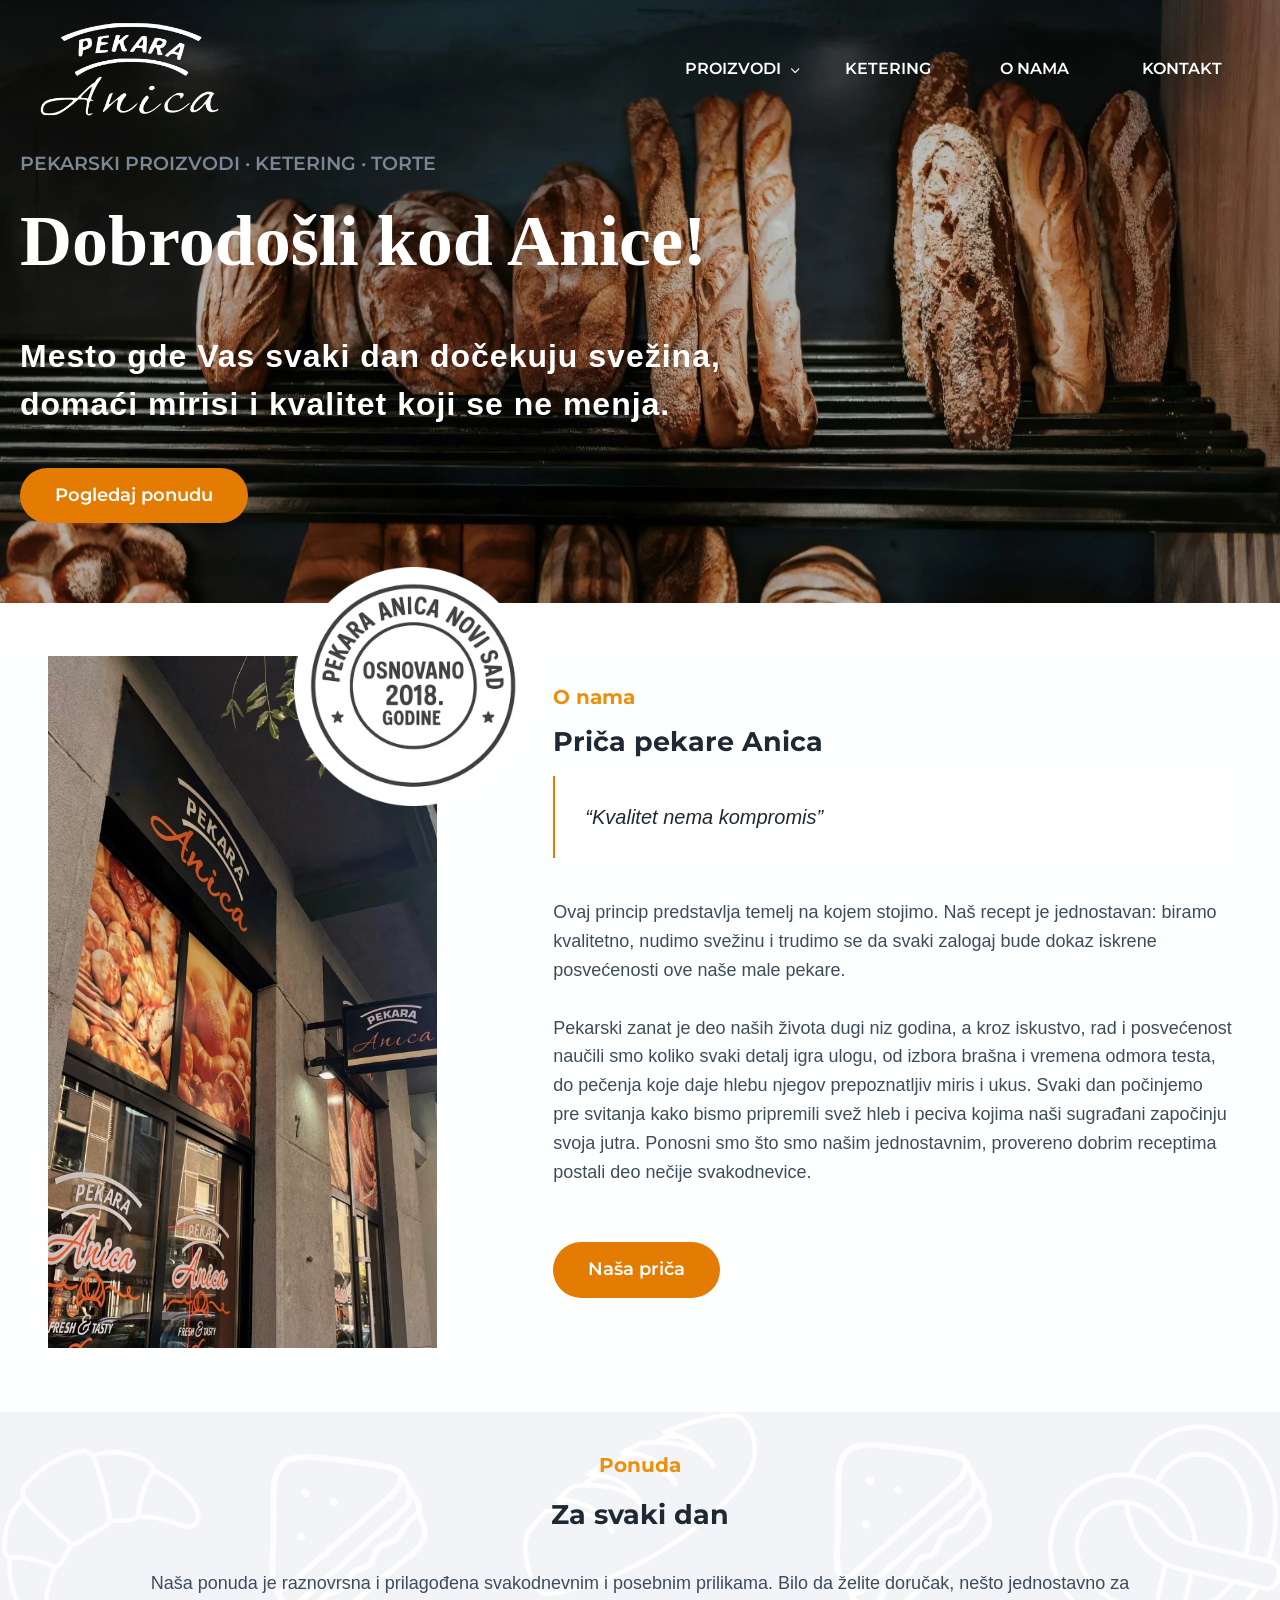
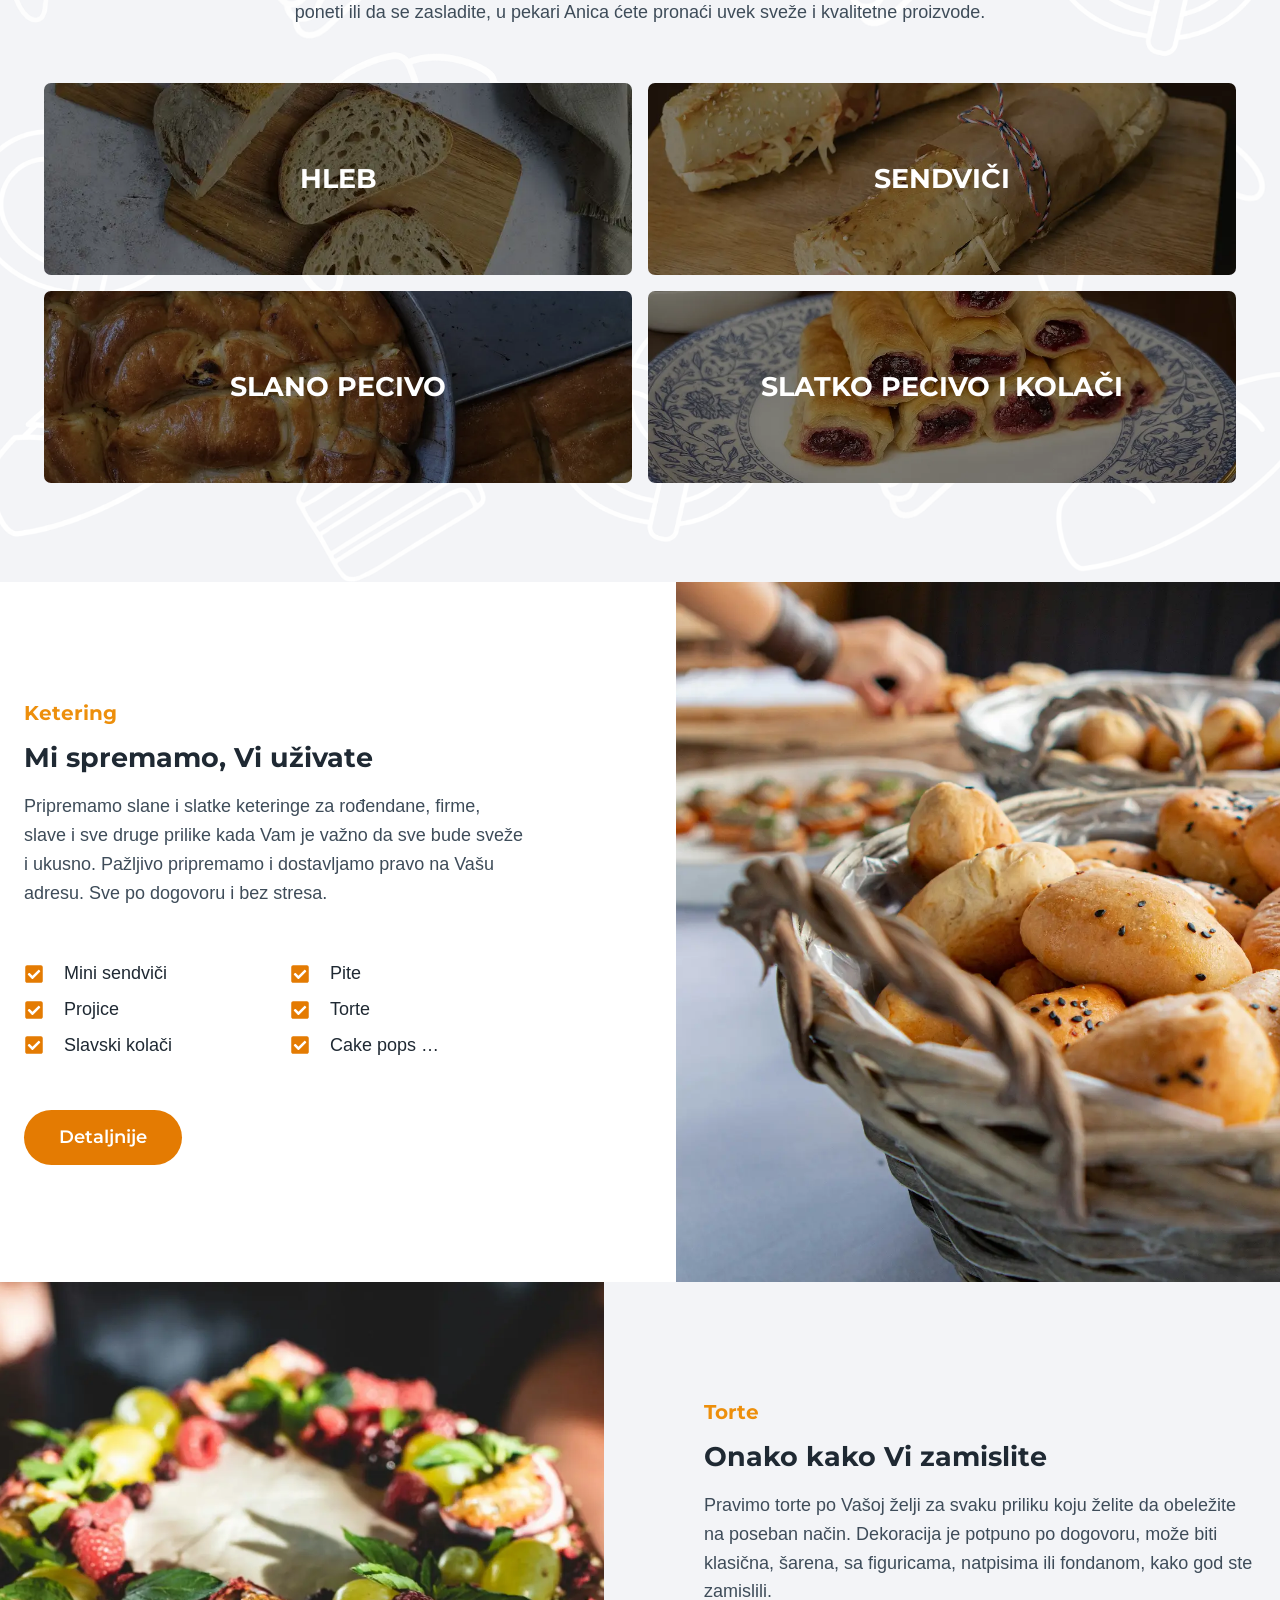
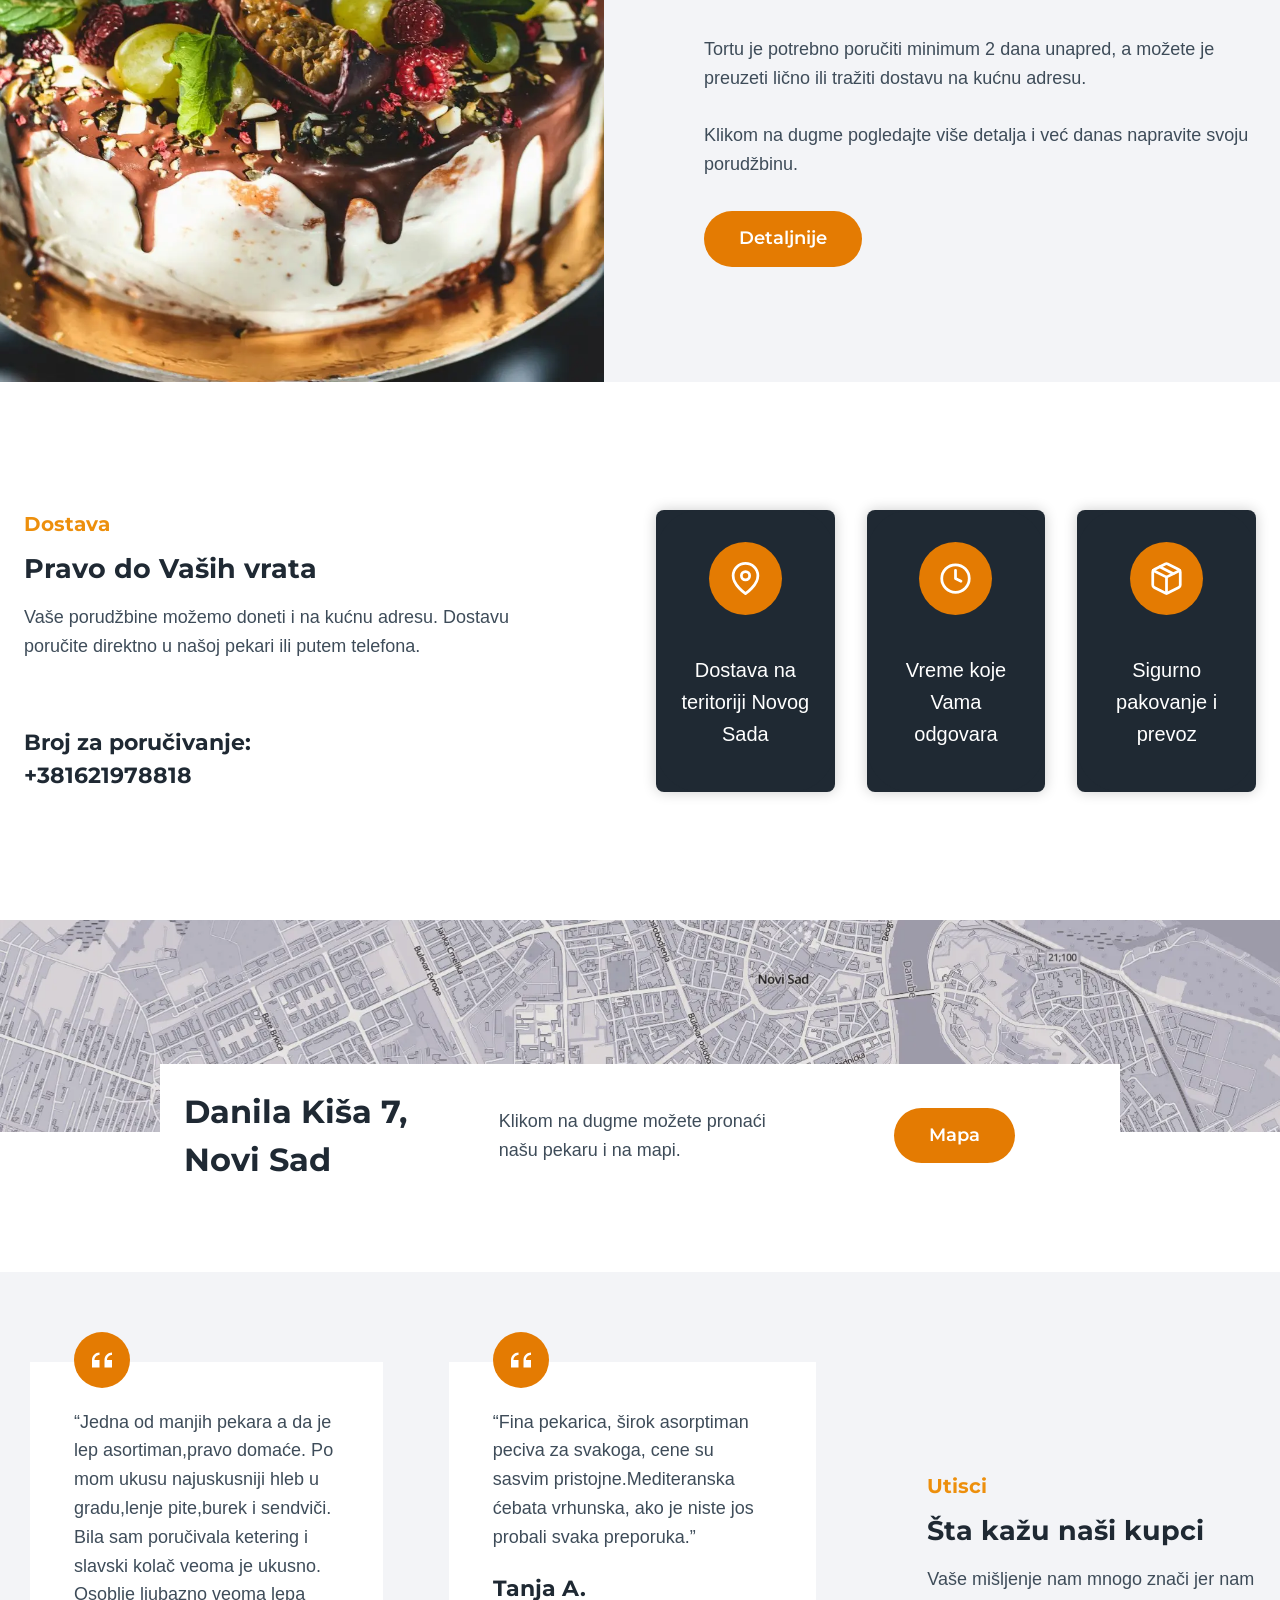
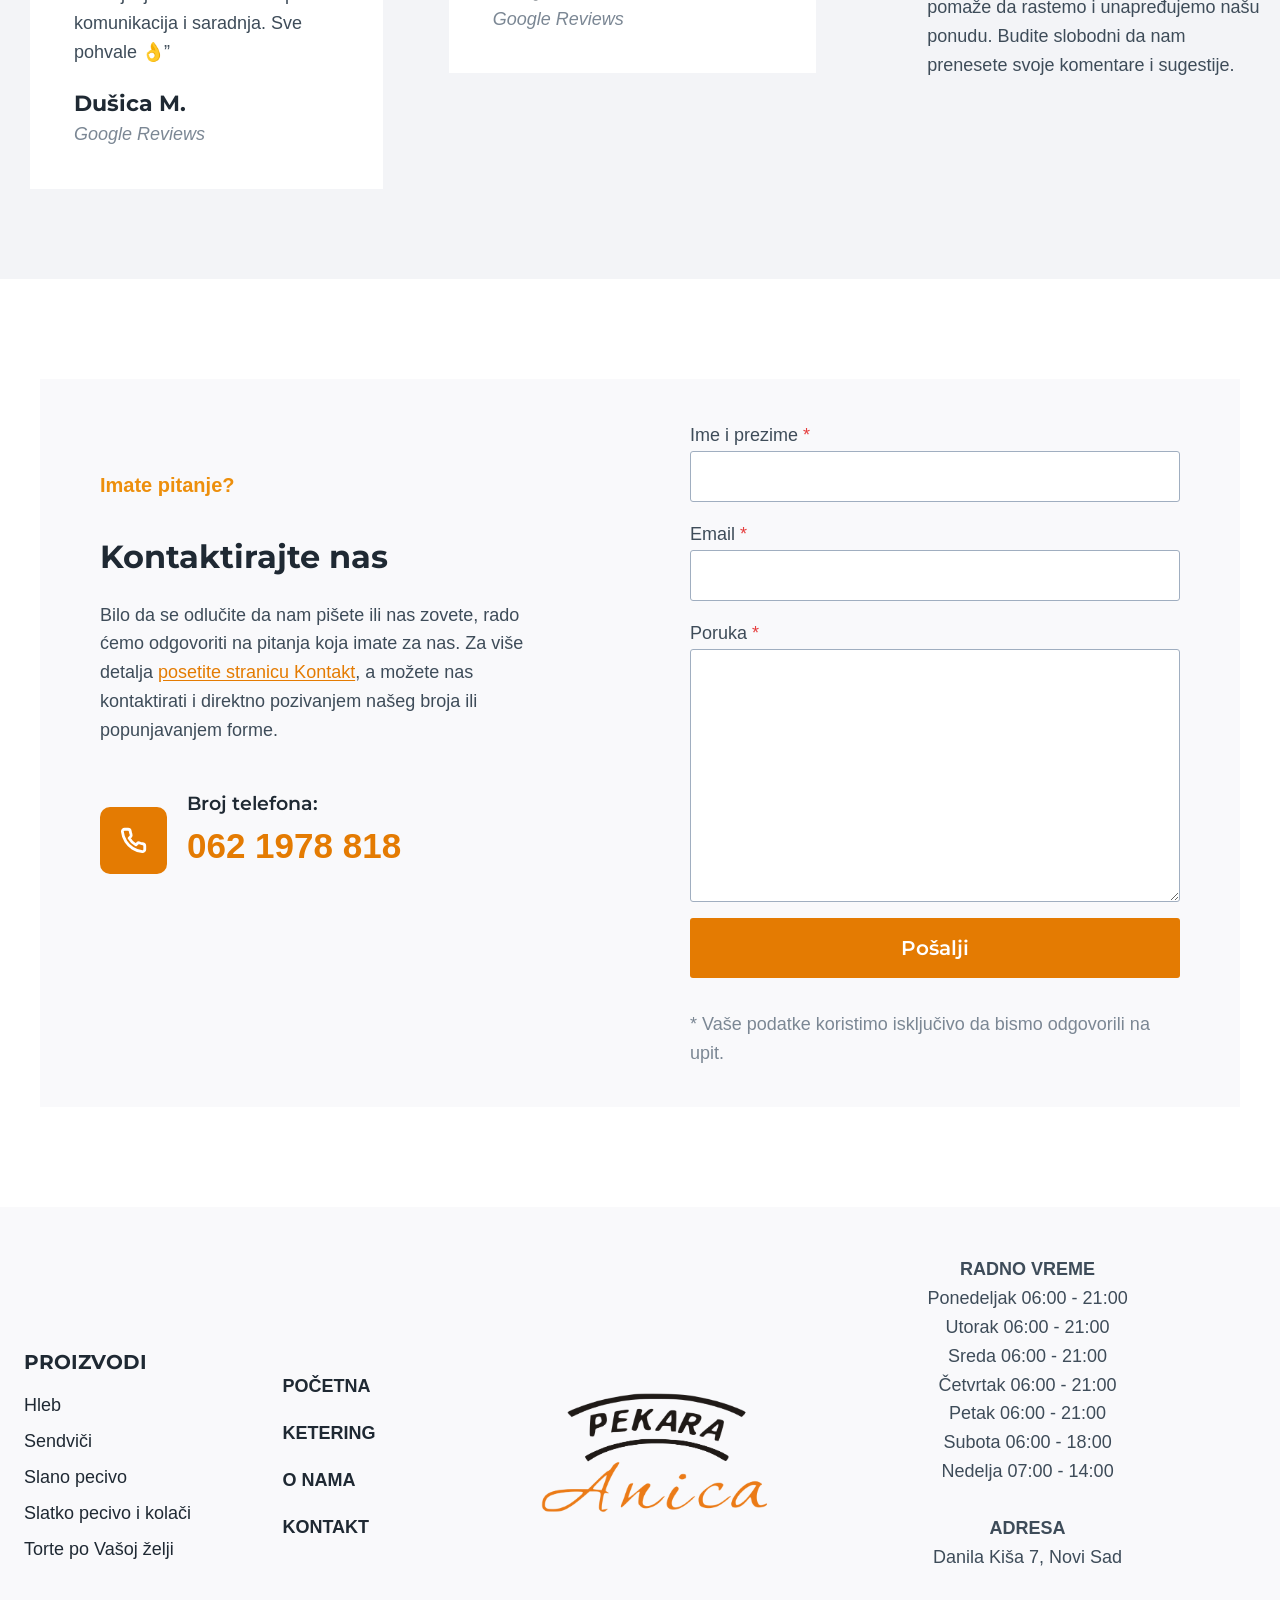
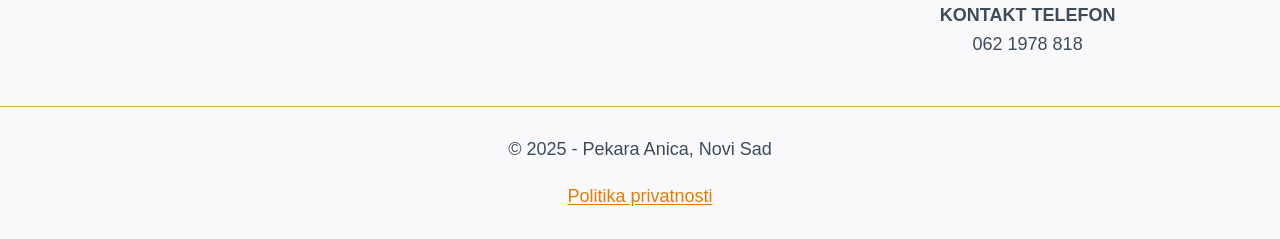
==== commit b8971218: "Update" ====
--- a/index.html
+++ b/index.html
@@ -4,9 +4,8 @@
 	
 	<meta name="viewport" content="width=device-width, initial-scale=1, minimum-scale=1">
 	<meta name="robots" content="index, follow, max-image-preview:large, max-snippet:-1, max-video-preview:-1">
-	<style>img:is([sizes="auto" i], [sizes^="auto," i]) { contain-intrinsic-size: 3000px 1500px }</style>
-	
-	<!-- This site is optimized with the Yoast SEO plugin v26.4 - https://yoast.com/wordpress/plugins/seo/ -->
+
+	<!-- This site is optimized with the Yoast SEO plugin v26.5 - https://yoast.com/wordpress/plugins/seo/ -->
 	<title>Pekara Anica - sveže pecivo svakog dana</title>
 	<meta name="description" content="Bilo da tražite tek pečen hleb, sendvič za užinu ili slatki zalogaj, neka vas miris toplog peciva povede do ulice Danila Kiša 7 u Novom Sadu.">
 	<link rel="canonical" href="/">
@@ -17,24 +16,25 @@
 	<meta property="og:url" content="/">
 	<meta property="og:site_name" content="Pekara Anica">
 	<meta property="article:publisher" content="https://www.facebook.com/pekaraanica">
-	<meta property="article:modified_time" content="2025-11-29T21:30:00+00:00">
+	<meta property="article:modified_time" content="2025-12-05T03:04:49+00:00">
 	<meta property="og:image" content="/wp-content/uploads/2025/10/stamp.webp">
 	<meta property="og:image:width" content="684">
 	<meta property="og:image:height" content="684">
 	<meta property="og:image:type" content="image/webp">
 	<meta name="twitter:card" content="summary_large_image">
-	<script type="application/ld+json" class="yoast-schema-graph">{"@context":"https://schema.org","@graph":[{"@type":"WebPage","@id":"/","url":"/","name":"Pekara Anica - sveže pecivo svakog dana","isPartOf":{"@id":"/#website"},"about":{"@id":"/#organization"},"primaryImageOfPage":{"@id":"/#primaryimage"},"image":{"@id":"/#primaryimage"},"thumbnailUrl":"/wp-content/uploads/2025/10/stamp.webp","datePublished":"2022-06-06T10:32:12+00:00","dateModified":"2025-11-29T21:30:00+00:00","description":"Bilo da tražite tek pečen hleb, sendvič za užinu ili slatki zalogaj, neka vas miris toplog peciva povede do ulice Danila Kiša 7 u Novom Sadu.","breadcrumb":{"@id":"/#breadcrumb"},"inLanguage":"en-US","potentialAction":[{"@type":"ReadAction","target":["/"]}]},{"@type":"ImageObject","inLanguage":"en-US","@id":"/#primaryimage","url":"/wp-content/uploads/2025/10/stamp.webp","contentUrl":"/wp-content/uploads/2025/10/stamp.webp","width":684,"height":684},{"@type":"BreadcrumbList","@id":"/#breadcrumb","itemListElement":[{"@type":"ListItem","position":1,"name":"Home"}]},{"@type":"WebSite","@id":"/#website","url":"/","name":"Pekara Anica","description":"Sveže pecivo svakog dana","publisher":{"@id":"/#organization"},"potentialAction":[{"@type":"SearchAction","target":{"@type":"EntryPoint","urlTemplate":"/?s={search_term_string}"},"query-input":{"@type":"PropertyValueSpecification","valueRequired":true,"valueName":"search_term_string"}}],"inLanguage":"en-US"},{"@type":"Organization","@id":"/#organization","name":"Anica","url":"/","logo":{"@type":"ImageObject","inLanguage":"en-US","@id":"/#/schema/logo/image/","url":"/wp-content/uploads/2025/11/logo.png","contentUrl":"/wp-content/uploads/2025/11/logo.png","width":650,"height":355,"caption":"Anica"},"image":{"@id":"/#/schema/logo/image/"},"sameAs":["https://www.facebook.com/pekaraanica"]}]}</script>
+	<script type="application/ld+json" class="yoast-schema-graph">{"@context":"https://schema.org","@graph":[{"@type":"WebPage","@id":"/","url":"/","name":"Pekara Anica - sveže pecivo svakog dana","isPartOf":{"@id":"/#website"},"about":{"@id":"/#organization"},"primaryImageOfPage":{"@id":"/#primaryimage"},"image":{"@id":"/#primaryimage"},"thumbnailUrl":"/wp-content/uploads/2025/10/stamp.webp","datePublished":"2022-06-06T10:32:12+00:00","dateModified":"2025-12-05T03:04:49+00:00","description":"Bilo da tražite tek pečen hleb, sendvič za užinu ili slatki zalogaj, neka vas miris toplog peciva povede do ulice Danila Kiša 7 u Novom Sadu.","breadcrumb":{"@id":"/#breadcrumb"},"inLanguage":"en-US","potentialAction":[{"@type":"ReadAction","target":["/"]}]},{"@type":"ImageObject","inLanguage":"en-US","@id":"/#primaryimage","url":"/wp-content/uploads/2025/10/stamp.webp","contentUrl":"/wp-content/uploads/2025/10/stamp.webp","width":684,"height":684},{"@type":"BreadcrumbList","@id":"/#breadcrumb","itemListElement":[{"@type":"ListItem","position":1,"name":"Home"}]},{"@type":"WebSite","@id":"/#website","url":"/","name":"Pekara Anica","description":"Sveže pecivo svakog dana","publisher":{"@id":"/#organization"},"potentialAction":[{"@type":"SearchAction","target":{"@type":"EntryPoint","urlTemplate":"/?s={search_term_string}"},"query-input":{"@type":"PropertyValueSpecification","valueRequired":true,"valueName":"search_term_string"}}],"inLanguage":"en-US"},{"@type":"Organization","@id":"/#organization","name":"Anica","url":"/","logo":{"@type":"ImageObject","inLanguage":"en-US","@id":"/#/schema/logo/image/","url":"/wp-content/uploads/2025/11/logo.png","contentUrl":"/wp-content/uploads/2025/11/logo.png","width":650,"height":355,"caption":"Anica"},"image":{"@id":"/#/schema/logo/image/"},"sameAs":["https://www.facebook.com/pekaraanica"]}]}</script>
 	<!-- / Yoast SEO plugin. -->
 
 
 <link rel="alternate" type="application/rss+xml" title="Pekara Anica » Feed" href="/feed/">
 <link rel="alternate" type="application/rss+xml" title="Pekara Anica » Comments Feed" href="/comments/feed/">
 			<script>document.documentElement.classList.remove( 'no-js' );</script>
-			<script>
-window._wpemojiSettings = {"baseUrl":"https:\/\/s.w.org\/images\/core\/emoji\/16.0.1\/72x72\/","ext":".png","svgUrl":"https:\/\/s.w.org\/images\/core\/emoji\/16.0.1\/svg\/","svgExt":".svg","source":{"concatemoji":"\/wp-includes\/js\/wp-emoji-release.min.js?ver=6.8.3"}};
-/*! This file is auto-generated */
-!function(s,n){var o,i,e;function c(e){try{var t={supportTests:e,timestamp:(new Date).valueOf()};sessionStorage.setItem(o,JSON.stringify(t))}catch(e){}}function p(e,t,n){e.clearRect(0,0,e.canvas.width,e.canvas.height),e.fillText(t,0,0);var t=new Uint32Array(e.getImageData(0,0,e.canvas.width,e.canvas.height).data),a=(e.clearRect(0,0,e.canvas.width,e.canvas.height),e.fillText(n,0,0),new Uint32Array(e.getImageData(0,0,e.canvas.width,e.canvas.height).data));return t.every(function(e,t){return e===a[t]})}function u(e,t){e.clearRect(0,0,e.canvas.width,e.canvas.height),e.fillText(t,0,0);for(var n=e.getImageData(16,16,1,1),a=0;a<n.data.length;a++)if(0!==n.data[a])return!1;return!0}function f(e,t,n,a){switch(t){case"flag":return n(e,"\ud83c\udff3\ufe0f\u200d\u26a7\ufe0f","\ud83c\udff3\ufe0f\u200b\u26a7\ufe0f")?!1:!n(e,"\ud83c\udde8\ud83c\uddf6","\ud83c\udde8\u200b\ud83c\uddf6")&&!n(e,"\ud83c\udff4\udb40\udc67\udb40\udc62\udb40\udc65\udb40\udc6e\udb40\udc67\udb40\udc7f","\ud83c\udff4\u200b\udb40\udc67\u200b\udb40\udc62\u200b\udb40\udc65\u200b\udb40\udc6e\u200b\udb40\udc67\u200b\udb40\udc7f");case"emoji":return!a(e,"\ud83e\udedf")}return!1}function g(e,t,n,a){var r="undefined"!=typeof WorkerGlobalScope&&self instanceof WorkerGlobalScope?new OffscreenCanvas(300,150):s.createElement("canvas"),o=r.getContext("2d",{willReadFrequently:!0}),i=(o.textBaseline="top",o.font="600 32px Arial",{});return e.forEach(function(e){i[e]=t(o,e,n,a)}),i}function t(e){var t=s.createElement("script");t.src=e,t.defer=!0,s.head.appendChild(t)}"undefined"!=typeof Promise&&(o="wpEmojiSettingsSupports",i=["flag","emoji"],n.supports={everything:!0,everythingExceptFlag:!0},e=new Promise(function(e){s.addEventListener("DOMContentLoaded",e,{once:!0})}),new Promise(function(t){var n=function(){try{var e=JSON.parse(sessionStorage.getItem(o));if("object"==typeof e&&"number"==typeof e.timestamp&&(new Date).valueOf()<e.timestamp+604800&&"object"==typeof e.supportTests)return e.supportTests}catch(e){}return null}();if(!n){if("undefined"!=typeof Worker&&"undefined"!=typeof OffscreenCanvas&&"undefined"!=typeof URL&&URL.createObjectURL&&"undefined"!=typeof Blob)try{var e="postMessage("+g.toString()+"("+[JSON.stringify(i),f.toString(),p.toString(),u.toString()].join(",")+"));",a=new Blob([e],{type:"text/javascript"}),r=new Worker(URL.createObjectURL(a),{name:"wpTestEmojiSupports"});return void(r.onmessage=function(e){c(n=e.data),r.terminate(),t(n)})}catch(e){}c(n=g(i,f,p,u))}t(n)}).then(function(e){for(var t in e)n.supports[t]=e[t],n.supports.everything=n.supports.everything&&n.supports[t],"flag"!==t&&(n.supports.everythingExceptFlag=n.supports.everythingExceptFlag&&n.supports[t]);n.supports.everythingExceptFlag=n.supports.everythingExceptFlag&&!n.supports.flag,n.DOMReady=!1,n.readyCallback=function(){n.DOMReady=!0}}).then(function(){return e}).then(function(){var e;n.supports.everything||(n.readyCallback(),(e=n.source||{}).concatemoji?t(e.concatemoji):e.wpemoji&&e.twemoji&&(t(e.twemoji),t(e.wpemoji)))}))}((window,document),window._wpemojiSettings);
-</script>
+			<link rel="alternate" title="oEmbed (JSON)" type="application/json+oembed" href="/wp-json/oembed/1.0/embed?url=%2F">
+<link rel="alternate" title="oEmbed (XML)" type="text/xml+oembed" href="/wp-json/oembed/1.0/embed?url=%2F&amp;format=xml">
+<style id="wp-img-auto-sizes-contain-inline-css">
+img:is([sizes=auto i],[sizes^="auto," i]){contain-intrinsic-size:3000px 1500px}
+/*# sourceURL=wp-img-auto-sizes-contain-inline-css */
+</style>
 <style id="wp-emoji-styles-inline-css">
 
 	img.wp-smiley, img.emoji {
@@ -48,23 +48,35 @@
 		background: none !important;
 		padding: 0 !important;
 	}
-</style>
-<link rel="stylesheet" id="wp-block-library-css" href="/wp-includes/css/dist/block-library/style.min.css?ver=6.8.3" media="all">
+/*# sourceURL=wp-emoji-styles-inline-css */
+</style>
+<style id="wp-block-library-inline-css">
+:root{--wp-block-synced-color:#7a00df;--wp-block-synced-color--rgb:122,0,223;--wp-bound-block-color:var(--wp-block-synced-color);--wp-editor-canvas-background:#ddd;--wp-admin-theme-color:#007cba;--wp-admin-theme-color--rgb:0,124,186;--wp-admin-theme-color-darker-10:#006ba1;--wp-admin-theme-color-darker-10--rgb:0,107,160.5;--wp-admin-theme-color-darker-20:#005a87;--wp-admin-theme-color-darker-20--rgb:0,90,135;--wp-admin-border-width-focus:2px}@media (min-resolution:192dpi){:root{--wp-admin-border-width-focus:1.5px}}.wp-element-button{cursor:pointer}:root .has-very-light-gray-background-color{background-color:#eee}:root .has-very-dark-gray-background-color{background-color:#313131}:root .has-very-light-gray-color{color:#eee}:root .has-very-dark-gray-color{color:#313131}:root .has-vivid-green-cyan-to-vivid-cyan-blue-gradient-background{background:linear-gradient(135deg,#00d084,#0693e3)}:root .has-purple-crush-gradient-background{background:linear-gradient(135deg,#34e2e4,#4721fb 50%,#ab1dfe)}:root .has-hazy-dawn-gradient-background{background:linear-gradient(135deg,#faaca8,#dad0ec)}:root .has-subdued-olive-gradient-background{background:linear-gradient(135deg,#fafae1,#67a671)}:root .has-atomic-cream-gradient-background{background:linear-gradient(135deg,#fdd79a,#004a59)}:root .has-nightshade-gradient-background{background:linear-gradient(135deg,#330968,#31cdcf)}:root .has-midnight-gradient-background{background:linear-gradient(135deg,#020381,#2874fc)}:root{--wp--preset--font-size--normal:16px;--wp--preset--font-size--huge:42px}.has-regular-font-size{font-size:1em}.has-larger-font-size{font-size:2.625em}.has-normal-font-size{font-size:var(--wp--preset--font-size--normal)}.has-huge-font-size{font-size:var(--wp--preset--font-size--huge)}.has-text-align-center{text-align:center}.has-text-align-left{text-align:left}.has-text-align-right{text-align:right}.has-fit-text{white-space:nowrap!important}#end-resizable-editor-section{display:none}.aligncenter{clear:both}.items-justified-left{justify-content:flex-start}.items-justified-center{justify-content:center}.items-justified-right{justify-content:flex-end}.items-justified-space-between{justify-content:space-between}.screen-reader-text{border:0;clip-path:inset(50%);height:1px;margin:-1px;overflow:hidden;padding:0;position:absolute;width:1px;word-wrap:normal!important}.screen-reader-text:focus{background-color:#ddd;clip-path:none;color:#444;display:block;font-size:1em;height:auto;left:5px;line-height:normal;padding:15px 23px 14px;text-decoration:none;top:5px;width:auto;z-index:100000}html :where(.has-border-color){border-style:solid}html :where([style*=border-top-color]){border-top-style:solid}html :where([style*=border-right-color]){border-right-style:solid}html :where([style*=border-bottom-color]){border-bottom-style:solid}html :where([style*=border-left-color]){border-left-style:solid}html :where([style*=border-width]){border-style:solid}html :where([style*=border-top-width]){border-top-style:solid}html :where([style*=border-right-width]){border-right-style:solid}html :where([style*=border-bottom-width]){border-bottom-style:solid}html :where([style*=border-left-width]){border-left-style:solid}html :where(img[class*=wp-image-]){height:auto;max-width:100%}:where(figure){margin:0 0 1em}html :where(.is-position-sticky){--wp-admin--admin-bar--position-offset:var(--wp-admin--admin-bar--height,0px)}@media screen and (max-width:600px){html :where(.is-position-sticky){--wp-admin--admin-bar--position-offset:0px}}
+
+/*# sourceURL=wp-block-library-inline-css */
+</style><style id="wp-block-image-inline-css">
+.wp-block-image>a,.wp-block-image>figure>a{display:inline-block}.wp-block-image img{box-sizing:border-box;height:auto;max-width:100%;vertical-align:bottom}@media not (prefers-reduced-motion){.wp-block-image img.hide{visibility:hidden}.wp-block-image img.show{animation:show-content-image .4s}}.wp-block-image[style*=border-radius] img,.wp-block-image[style*=border-radius]>a{border-radius:inherit}.wp-block-image.has-custom-border img{box-sizing:border-box}.wp-block-image.aligncenter{text-align:center}.wp-block-image.alignfull>a,.wp-block-image.alignwide>a{width:100%}.wp-block-image.alignfull img,.wp-block-image.alignwide img{height:auto;width:100%}.wp-block-image .aligncenter,.wp-block-image .alignleft,.wp-block-image .alignright,.wp-block-image.aligncenter,.wp-block-image.alignleft,.wp-block-image.alignright{display:table}.wp-block-image .aligncenter>figcaption,.wp-block-image .alignleft>figcaption,.wp-block-image .alignright>figcaption,.wp-block-image.aligncenter>figcaption,.wp-block-image.alignleft>figcaption,.wp-block-image.alignright>figcaption{caption-side:bottom;display:table-caption}.wp-block-image .alignleft{float:left;margin:.5em 1em .5em 0}.wp-block-image .alignright{float:right;margin:.5em 0 .5em 1em}.wp-block-image .aligncenter{margin-left:auto;margin-right:auto}.wp-block-image :where(figcaption){margin-bottom:1em;margin-top:.5em}.wp-block-image.is-style-circle-mask img{border-radius:9999px}@supports ((-webkit-mask-image:none) or (mask-image:none)) or (-webkit-mask-image:none){.wp-block-image.is-style-circle-mask img{border-radius:0;-webkit-mask-image:url('data:image/svg+xml;utf8,<svg viewBox="0 0 100 100" xmlns="http://www.w3.org/2000/svg"><circle cx="50" cy="50" r="50"/>');mask-image:url('data:image/svg+xml;utf8,<svg viewBox="0 0 100 100" xmlns="http://www.w3.org/2000/svg"><circle cx="50" cy="50" r="50"/>');mask-mode:alpha;-webkit-mask-position:center;mask-position:center;-webkit-mask-repeat:no-repeat;mask-repeat:no-repeat;-webkit-mask-size:contain;mask-size:contain}}:root :where(.wp-block-image.is-style-rounded img,.wp-block-image .is-style-rounded img){border-radius:9999px}.wp-block-image figure{margin:0}.wp-lightbox-container{display:flex;flex-direction:column;position:relative}.wp-lightbox-container img{cursor:zoom-in}.wp-lightbox-container img:hover+button{opacity:1}.wp-lightbox-container button{align-items:center;backdrop-filter:blur(16px) saturate(180%);background-color:#5a5a5a40;border:none;border-radius:4px;cursor:zoom-in;display:flex;height:20px;justify-content:center;opacity:0;padding:0;position:absolute;right:16px;text-align:center;top:16px;width:20px;z-index:100}@media not (prefers-reduced-motion){.wp-lightbox-container button{transition:opacity .2s ease}}.wp-lightbox-container button:focus-visible{outline:3px auto #5a5a5a40;outline:3px auto -webkit-focus-ring-color;outline-offset:3px}.wp-lightbox-container button:hover{cursor:pointer;opacity:1}.wp-lightbox-container button:focus{opacity:1}.wp-lightbox-container button:focus,.wp-lightbox-container button:hover,.wp-lightbox-container button:not(:hover):not(:active):not(.has-background){background-color:#5a5a5a40;border:none}.wp-lightbox-overlay{box-sizing:border-box;cursor:zoom-out;height:100vh;left:0;overflow:hidden;position:fixed;top:0;visibility:hidden;width:100%;z-index:100000}.wp-lightbox-overlay .close-button{align-items:center;cursor:pointer;display:flex;justify-content:center;min-height:40px;min-width:40px;padding:0;position:absolute;right:calc(env(safe-area-inset-right) + 16px);top:calc(env(safe-area-inset-top) + 16px);z-index:5000000}.wp-lightbox-overlay .close-button:focus,.wp-lightbox-overlay .close-button:hover,.wp-lightbox-overlay .close-button:not(:hover):not(:active):not(.has-background){background:none;border:none}.wp-lightbox-overlay .lightbox-image-container{height:var(--wp--lightbox-container-height);left:50%;overflow:hidden;position:absolute;top:50%;transform:translate(-50%,-50%);transform-origin:top left;width:var(--wp--lightbox-container-width);z-index:9999999999}.wp-lightbox-overlay .wp-block-image{align-items:center;box-sizing:border-box;display:flex;height:100%;justify-content:center;margin:0;position:relative;transform-origin:0 0;width:100%;z-index:3000000}.wp-lightbox-overlay .wp-block-image img{height:var(--wp--lightbox-image-height);min-height:var(--wp--lightbox-image-height);min-width:var(--wp--lightbox-image-width);width:var(--wp--lightbox-image-width)}.wp-lightbox-overlay .wp-block-image figcaption{display:none}.wp-lightbox-overlay button{background:none;border:none}.wp-lightbox-overlay .scrim{background-color:#fff;height:100%;opacity:.9;position:absolute;width:100%;z-index:2000000}.wp-lightbox-overlay.active{visibility:visible}@media not (prefers-reduced-motion){.wp-lightbox-overlay.active{animation:turn-on-visibility .25s both}.wp-lightbox-overlay.active img{animation:turn-on-visibility .35s both}.wp-lightbox-overlay.show-closing-animation:not(.active){animation:turn-off-visibility .35s both}.wp-lightbox-overlay.show-closing-animation:not(.active) img{animation:turn-off-visibility .25s both}.wp-lightbox-overlay.zoom.active{animation:none;opacity:1;visibility:visible}.wp-lightbox-overlay.zoom.active .lightbox-image-container{animation:lightbox-zoom-in .4s}.wp-lightbox-overlay.zoom.active .lightbox-image-container img{animation:none}.wp-lightbox-overlay.zoom.active .scrim{animation:turn-on-visibility .4s forwards}.wp-lightbox-overlay.zoom.show-closing-animation:not(.active){animation:none}.wp-lightbox-overlay.zoom.show-closing-animation:not(.active) .lightbox-image-container{animation:lightbox-zoom-out .4s}.wp-lightbox-overlay.zoom.show-closing-animation:not(.active) .lightbox-image-container img{animation:none}.wp-lightbox-overlay.zoom.show-closing-animation:not(.active) .scrim{animation:turn-off-visibility .4s forwards}}@keyframes show-content-image{0%{visibility:hidden}99%{visibility:hidden}to{visibility:visible}}@keyframes turn-on-visibility{0%{opacity:0}to{opacity:1}}@keyframes turn-off-visibility{0%{opacity:1;visibility:visible}99%{opacity:0;visibility:visible}to{opacity:0;visibility:hidden}}@keyframes lightbox-zoom-in{0%{transform:translate(calc((-100vw + var(--wp--lightbox-scrollbar-width))/2 + var(--wp--lightbox-initial-left-position)),calc(-50vh + var(--wp--lightbox-initial-top-position))) scale(var(--wp--lightbox-scale))}to{transform:translate(-50%,-50%) scale(1)}}@keyframes lightbox-zoom-out{0%{transform:translate(-50%,-50%) scale(1);visibility:visible}99%{visibility:visible}to{transform:translate(calc((-100vw + var(--wp--lightbox-scrollbar-width))/2 + var(--wp--lightbox-initial-left-position)),calc(-50vh + var(--wp--lightbox-initial-top-position))) scale(var(--wp--lightbox-scale));visibility:hidden}}
+/*# sourceURL=/wp-includes/blocks/image/style.min.css */
+</style>
+<style id="wp-block-group-inline-css">
+.wp-block-group{box-sizing:border-box}:where(.wp-block-group.wp-block-group-is-layout-constrained){position:relative}
+/*# sourceURL=/wp-includes/blocks/group/style.min.css */
+</style>
+<style id="wp-block-paragraph-inline-css">
+.is-small-text{font-size:.875em}.is-regular-text{font-size:1em}.is-large-text{font-size:2.25em}.is-larger-text{font-size:3em}.has-drop-cap:not(:focus):first-letter{float:left;font-size:8.4em;font-style:normal;font-weight:100;line-height:.68;margin:.05em .1em 0 0;text-transform:uppercase}body.rtl .has-drop-cap:not(:focus):first-letter{float:none;margin-left:.1em}p.has-drop-cap.has-background{overflow:hidden}:root :where(p.has-background){padding:1.25em 2.375em}:where(p.has-text-color:not(.has-link-color)) a{color:inherit}p.has-text-align-left[style*="writing-mode:vertical-lr"],p.has-text-align-right[style*="writing-mode:vertical-rl"]{rotate:180deg}
+/*# sourceURL=/wp-includes/blocks/paragraph/style.min.css */
+</style>
+<style id="global-styles-inline-css">
+:root{--wp--preset--aspect-ratio--square: 1;--wp--preset--aspect-ratio--4-3: 4/3;--wp--preset--aspect-ratio--3-4: 3/4;--wp--preset--aspect-ratio--3-2: 3/2;--wp--preset--aspect-ratio--2-3: 2/3;--wp--preset--aspect-ratio--16-9: 16/9;--wp--preset--aspect-ratio--9-16: 9/16;--wp--preset--color--black: #000000;--wp--preset--color--cyan-bluish-gray: #abb8c3;--wp--preset--color--white: #ffffff;--wp--preset--color--pale-pink: #f78da7;--wp--preset--color--vivid-red: #cf2e2e;--wp--preset--color--luminous-vivid-orange: #ff6900;--wp--preset--color--luminous-vivid-amber: #fcb900;--wp--preset--color--light-green-cyan: #7bdcb5;--wp--preset--color--vivid-green-cyan: #00d084;--wp--preset--color--pale-cyan-blue: #8ed1fc;--wp--preset--color--vivid-cyan-blue: #0693e3;--wp--preset--color--vivid-purple: #9b51e0;--wp--preset--color--theme-palette-1: var(--global-palette1);--wp--preset--color--theme-palette-2: var(--global-palette2);--wp--preset--color--theme-palette-3: var(--global-palette3);--wp--preset--color--theme-palette-4: var(--global-palette4);--wp--preset--color--theme-palette-5: var(--global-palette5);--wp--preset--color--theme-palette-6: var(--global-palette6);--wp--preset--color--theme-palette-7: var(--global-palette7);--wp--preset--color--theme-palette-8: var(--global-palette8);--wp--preset--color--theme-palette-9: var(--global-palette9);--wp--preset--color--theme-palette-10: var(--global-palette10);--wp--preset--color--theme-palette-11: var(--global-palette11);--wp--preset--color--theme-palette-12: var(--global-palette12);--wp--preset--color--theme-palette-13: var(--global-palette13);--wp--preset--color--theme-palette-14: var(--global-palette14);--wp--preset--color--theme-palette-15: var(--global-palette15);--wp--preset--gradient--vivid-cyan-blue-to-vivid-purple: linear-gradient(135deg,rgb(6,147,227) 0%,rgb(155,81,224) 100%);--wp--preset--gradient--light-green-cyan-to-vivid-green-cyan: linear-gradient(135deg,rgb(122,220,180) 0%,rgb(0,208,130) 100%);--wp--preset--gradient--luminous-vivid-amber-to-luminous-vivid-orange: linear-gradient(135deg,rgb(252,185,0) 0%,rgb(255,105,0) 100%);--wp--preset--gradient--luminous-vivid-orange-to-vivid-red: linear-gradient(135deg,rgb(255,105,0) 0%,rgb(207,46,46) 100%);--wp--preset--gradient--very-light-gray-to-cyan-bluish-gray: linear-gradient(135deg,rgb(238,238,238) 0%,rgb(169,184,195) 100%);--wp--preset--gradient--cool-to-warm-spectrum: linear-gradient(135deg,rgb(74,234,220) 0%,rgb(151,120,209) 20%,rgb(207,42,186) 40%,rgb(238,44,130) 60%,rgb(251,105,98) 80%,rgb(254,248,76) 100%);--wp--preset--gradient--blush-light-purple: linear-gradient(135deg,rgb(255,206,236) 0%,rgb(152,150,240) 100%);--wp--preset--gradient--blush-bordeaux: linear-gradient(135deg,rgb(254,205,165) 0%,rgb(254,45,45) 50%,rgb(107,0,62) 100%);--wp--preset--gradient--luminous-dusk: linear-gradient(135deg,rgb(255,203,112) 0%,rgb(199,81,192) 50%,rgb(65,88,208) 100%);--wp--preset--gradient--pale-ocean: linear-gradient(135deg,rgb(255,245,203) 0%,rgb(182,227,212) 50%,rgb(51,167,181) 100%);--wp--preset--gradient--electric-grass: linear-gradient(135deg,rgb(202,248,128) 0%,rgb(113,206,126) 100%);--wp--preset--gradient--midnight: linear-gradient(135deg,rgb(2,3,129) 0%,rgb(40,116,252) 100%);--wp--preset--font-size--small: var(--global-font-size-small);--wp--preset--font-size--medium: var(--global-font-size-medium);--wp--preset--font-size--large: var(--global-font-size-large);--wp--preset--font-size--x-large: 42px;--wp--preset--font-size--larger: var(--global-font-size-larger);--wp--preset--font-size--xxlarge: var(--global-font-size-xxlarge);--wp--preset--spacing--20: 0.44rem;--wp--preset--spacing--30: 0.67rem;--wp--preset--spacing--40: 1rem;--wp--preset--spacing--50: 1.5rem;--wp--preset--spacing--60: 2.25rem;--wp--preset--spacing--70: 3.38rem;--wp--preset--spacing--80: 5.06rem;--wp--preset--shadow--natural: 6px 6px 9px rgba(0, 0, 0, 0.2);--wp--preset--shadow--deep: 12px 12px 50px rgba(0, 0, 0, 0.4);--wp--preset--shadow--sharp: 6px 6px 0px rgba(0, 0, 0, 0.2);--wp--preset--shadow--outlined: 6px 6px 0px -3px rgb(255, 255, 255), 6px 6px rgb(0, 0, 0);--wp--preset--shadow--crisp: 6px 6px 0px rgb(0, 0, 0);}:where(.is-layout-flex){gap: 0.5em;}:where(.is-layout-grid){gap: 0.5em;}body .is-layout-flex{display: flex;}.is-layout-flex{flex-wrap: wrap;align-items: center;}.is-layout-flex > :is(*, div){margin: 0;}body .is-layout-grid{display: grid;}.is-layout-grid > :is(*, div){margin: 0;}:where(.wp-block-columns.is-layout-flex){gap: 2em;}:where(.wp-block-columns.is-layout-grid){gap: 2em;}:where(.wp-block-post-template.is-layout-flex){gap: 1.25em;}:where(.wp-block-post-template.is-layout-grid){gap: 1.25em;}.has-black-color{color: var(--wp--preset--color--black) !important;}.has-cyan-bluish-gray-color{color: var(--wp--preset--color--cyan-bluish-gray) !important;}.has-white-color{color: var(--wp--preset--color--white) !important;}.has-pale-pink-color{color: var(--wp--preset--color--pale-pink) !important;}.has-vivid-red-color{color: var(--wp--preset--color--vivid-red) !important;}.has-luminous-vivid-orange-color{color: var(--wp--preset--color--luminous-vivid-orange) !important;}.has-luminous-vivid-amber-color{color: var(--wp--preset--color--luminous-vivid-amber) !important;}.has-light-green-cyan-color{color: var(--wp--preset--color--light-green-cyan) !important;}.has-vivid-green-cyan-color{color: var(--wp--preset--color--vivid-green-cyan) !important;}.has-pale-cyan-blue-color{color: var(--wp--preset--color--pale-cyan-blue) !important;}.has-vivid-cyan-blue-color{color: var(--wp--preset--color--vivid-cyan-blue) !important;}.has-vivid-purple-color{color: var(--wp--preset--color--vivid-purple) !important;}.has-black-background-color{background-color: var(--wp--preset--color--black) !important;}.has-cyan-bluish-gray-background-color{background-color: var(--wp--preset--color--cyan-bluish-gray) !important;}.has-white-background-color{background-color: var(--wp--preset--color--white) !important;}.has-pale-pink-background-color{background-color: var(--wp--preset--color--pale-pink) !important;}.has-vivid-red-background-color{background-color: var(--wp--preset--color--vivid-red) !important;}.has-luminous-vivid-orange-background-color{background-color: var(--wp--preset--color--luminous-vivid-orange) !important;}.has-luminous-vivid-amber-background-color{background-color: var(--wp--preset--color--luminous-vivid-amber) !important;}.has-light-green-cyan-background-color{background-color: var(--wp--preset--color--light-green-cyan) !important;}.has-vivid-green-cyan-background-color{background-color: var(--wp--preset--color--vivid-green-cyan) !important;}.has-pale-cyan-blue-background-color{background-color: var(--wp--preset--color--pale-cyan-blue) !important;}.has-vivid-cyan-blue-background-color{background-color: var(--wp--preset--color--vivid-cyan-blue) !important;}.has-vivid-purple-background-color{background-color: var(--wp--preset--color--vivid-purple) !important;}.has-black-border-color{border-color: var(--wp--preset--color--black) !important;}.has-cyan-bluish-gray-border-color{border-color: var(--wp--preset--color--cyan-bluish-gray) !important;}.has-white-border-color{border-color: var(--wp--preset--color--white) !important;}.has-pale-pink-border-color{border-color: var(--wp--preset--color--pale-pink) !important;}.has-vivid-red-border-color{border-color: var(--wp--preset--color--vivid-red) !important;}.has-luminous-vivid-orange-border-color{border-color: var(--wp--preset--color--luminous-vivid-orange) !important;}.has-luminous-vivid-amber-border-color{border-color: var(--wp--preset--color--luminous-vivid-amber) !important;}.has-light-green-cyan-border-color{border-color: var(--wp--preset--color--light-green-cyan) !important;}.has-vivid-green-cyan-border-color{border-color: var(--wp--preset--color--vivid-green-cyan) !important;}.has-pale-cyan-blue-border-color{border-color: var(--wp--preset--color--pale-cyan-blue) !important;}.has-vivid-cyan-blue-border-color{border-color: var(--wp--preset--color--vivid-cyan-blue) !important;}.has-vivid-purple-border-color{border-color: var(--wp--preset--color--vivid-purple) !important;}.has-vivid-cyan-blue-to-vivid-purple-gradient-background{background: var(--wp--preset--gradient--vivid-cyan-blue-to-vivid-purple) !important;}.has-light-green-cyan-to-vivid-green-cyan-gradient-background{background: var(--wp--preset--gradient--light-green-cyan-to-vivid-green-cyan) !important;}.has-luminous-vivid-amber-to-luminous-vivid-orange-gradient-background{background: var(--wp--preset--gradient--luminous-vivid-amber-to-luminous-vivid-orange) !important;}.has-luminous-vivid-orange-to-vivid-red-gradient-background{background: var(--wp--preset--gradient--luminous-vivid-orange-to-vivid-red) !important;}.has-very-light-gray-to-cyan-bluish-gray-gradient-background{background: var(--wp--preset--gradient--very-light-gray-to-cyan-bluish-gray) !important;}.has-cool-to-warm-spectrum-gradient-background{background: var(--wp--preset--gradient--cool-to-warm-spectrum) !important;}.has-blush-light-purple-gradient-background{background: var(--wp--preset--gradient--blush-light-purple) !important;}.has-blush-bordeaux-gradient-background{background: var(--wp--preset--gradient--blush-bordeaux) !important;}.has-luminous-dusk-gradient-background{background: var(--wp--preset--gradient--luminous-dusk) !important;}.has-pale-ocean-gradient-background{background: var(--wp--preset--gradient--pale-ocean) !important;}.has-electric-grass-gradient-background{background: var(--wp--preset--gradient--electric-grass) !important;}.has-midnight-gradient-background{background: var(--wp--preset--gradient--midnight) !important;}.has-small-font-size{font-size: var(--wp--preset--font-size--small) !important;}.has-medium-font-size{font-size: var(--wp--preset--font-size--medium) !important;}.has-large-font-size{font-size: var(--wp--preset--font-size--large) !important;}.has-x-large-font-size{font-size: var(--wp--preset--font-size--x-large) !important;}
+/*# sourceURL=global-styles-inline-css */
+</style>
+
 <style id="classic-theme-styles-inline-css">
 /*! This file is auto-generated */
 .wp-block-button__link{color:#fff;background-color:#32373c;border-radius:9999px;box-shadow:none;text-decoration:none;padding:calc(.667em + 2px) calc(1.333em + 2px);font-size:1.125em}.wp-block-file__button{background:#32373c;color:#fff;text-decoration:none}
-</style>
-<style id="ocb-offcanvas-style-inline-css">
-.dashicons{font-family:dashicons!important}.wp-block-ocb-offcanvas .showButton{border:none;border-radius:3px;cursor:pointer;outline:none;padding:8px 20px}.ocbOffCanvasPopup{background-color:#fff;bottom:0;display:flex;flex-direction:column;max-width:100%;position:fixed;transition:transform .3s ease-in-out;visibility:hidden;z-index:99999}@media(prefers-reduced-motion:reduce){.ocbOffCanvasPopup{transition:none}}.ocbOffCanvasPopup.offcanvas-start{border-right:1px solid rgba(0,0,0,.2);left:0;top:0;transform:translateX(-100%);width:350px}.ocbOffCanvasPopup.offcanvas-end{border-left:1px solid rgba(0,0,0,.2);right:0;top:0;transform:translateX(100%);width:350px}.ocbOffCanvasPopup.offcanvas-top{border-bottom:1px solid rgba(0,0,0,.2);height:30vh;left:0;max-height:100%;right:0;top:0;transform:translateY(-100%)}.ocbOffCanvasPopup.offcanvas-bottom{border-top:1px solid rgba(0,0,0,.2);height:30vh;left:0;max-height:100%;right:0;transform:translateY(100%)}.ocbOffCanvasPopup.show{transform:none}.ocbOffCanvasPopup .offcanvas-header{align-items:center;display:flex;justify-content:space-between;padding:16px}.ocbOffCanvasPopup .offcanvas-title{line-height:1.5;margin:0}.ocbOffCanvasPopup .offcanvas-body{flex-grow:1;overflow-y:auto;padding:16px}.ocbOffCanvasPopup .btn-close{align-items:center;background:transparent;border:0;border-radius:4px;box-shadow:none;box-sizing:content-box;color:#000;cursor:pointer;display:inline-flex;height:16px;justify-content:center;margin:0;opacity:.5;outline:none;padding:8px;width:16px}.ocbOffCanvasPopup .btn-close:hover{color:#000;opacity:.75;text-decoration:none}.ocbOffCanvasPopup .btn-close:focus{opacity:1;outline:0}.ocbOffCanvasPopup .btn-close-white{filter:invert(1) grayscale(100%) brightness(200%)}
-
-</style>
-<style id="global-styles-inline-css">
-:root{--wp--preset--aspect-ratio--square: 1;--wp--preset--aspect-ratio--4-3: 4/3;--wp--preset--aspect-ratio--3-4: 3/4;--wp--preset--aspect-ratio--3-2: 3/2;--wp--preset--aspect-ratio--2-3: 2/3;--wp--preset--aspect-ratio--16-9: 16/9;--wp--preset--aspect-ratio--9-16: 9/16;--wp--preset--color--black: #000000;--wp--preset--color--cyan-bluish-gray: #abb8c3;--wp--preset--color--white: #ffffff;--wp--preset--color--pale-pink: #f78da7;--wp--preset--color--vivid-red: #cf2e2e;--wp--preset--color--luminous-vivid-orange: #ff6900;--wp--preset--color--luminous-vivid-amber: #fcb900;--wp--preset--color--light-green-cyan: #7bdcb5;--wp--preset--color--vivid-green-cyan: #00d084;--wp--preset--color--pale-cyan-blue: #8ed1fc;--wp--preset--color--vivid-cyan-blue: #0693e3;--wp--preset--color--vivid-purple: #9b51e0;--wp--preset--color--theme-palette-1: var(--global-palette1);--wp--preset--color--theme-palette-2: var(--global-palette2);--wp--preset--color--theme-palette-3: var(--global-palette3);--wp--preset--color--theme-palette-4: var(--global-palette4);--wp--preset--color--theme-palette-5: var(--global-palette5);--wp--preset--color--theme-palette-6: var(--global-palette6);--wp--preset--color--theme-palette-7: var(--global-palette7);--wp--preset--color--theme-palette-8: var(--global-palette8);--wp--preset--color--theme-palette-9: var(--global-palette9);--wp--preset--color--theme-palette-10: var(--global-palette10);--wp--preset--color--theme-palette-11: var(--global-palette11);--wp--preset--color--theme-palette-12: var(--global-palette12);--wp--preset--color--theme-palette-13: var(--global-palette13);--wp--preset--color--theme-palette-14: var(--global-palette14);--wp--preset--color--theme-palette-15: var(--global-palette15);--wp--preset--gradient--vivid-cyan-blue-to-vivid-purple: linear-gradient(135deg,rgba(6,147,227,1) 0%,rgb(155,81,224) 100%);--wp--preset--gradient--light-green-cyan-to-vivid-green-cyan: linear-gradient(135deg,rgb(122,220,180) 0%,rgb(0,208,130) 100%);--wp--preset--gradient--luminous-vivid-amber-to-luminous-vivid-orange: linear-gradient(135deg,rgba(252,185,0,1) 0%,rgba(255,105,0,1) 100%);--wp--preset--gradient--luminous-vivid-orange-to-vivid-red: linear-gradient(135deg,rgba(255,105,0,1) 0%,rgb(207,46,46) 100%);--wp--preset--gradient--very-light-gray-to-cyan-bluish-gray: linear-gradient(135deg,rgb(238,238,238) 0%,rgb(169,184,195) 100%);--wp--preset--gradient--cool-to-warm-spectrum: linear-gradient(135deg,rgb(74,234,220) 0%,rgb(151,120,209) 20%,rgb(207,42,186) 40%,rgb(238,44,130) 60%,rgb(251,105,98) 80%,rgb(254,248,76) 100%);--wp--preset--gradient--blush-light-purple: linear-gradient(135deg,rgb(255,206,236) 0%,rgb(152,150,240) 100%);--wp--preset--gradient--blush-bordeaux: linear-gradient(135deg,rgb(254,205,165) 0%,rgb(254,45,45) 50%,rgb(107,0,62) 100%);--wp--preset--gradient--luminous-dusk: linear-gradient(135deg,rgb(255,203,112) 0%,rgb(199,81,192) 50%,rgb(65,88,208) 100%);--wp--preset--gradient--pale-ocean: linear-gradient(135deg,rgb(255,245,203) 0%,rgb(182,227,212) 50%,rgb(51,167,181) 100%);--wp--preset--gradient--electric-grass: linear-gradient(135deg,rgb(202,248,128) 0%,rgb(113,206,126) 100%);--wp--preset--gradient--midnight: linear-gradient(135deg,rgb(2,3,129) 0%,rgb(40,116,252) 100%);--wp--preset--font-size--small: var(--global-font-size-small);--wp--preset--font-size--medium: var(--global-font-size-medium);--wp--preset--font-size--large: var(--global-font-size-large);--wp--preset--font-size--x-large: 42px;--wp--preset--font-size--larger: var(--global-font-size-larger);--wp--preset--font-size--xxlarge: var(--global-font-size-xxlarge);--wp--preset--spacing--20: 0.44rem;--wp--preset--spacing--30: 0.67rem;--wp--preset--spacing--40: 1rem;--wp--preset--spacing--50: 1.5rem;--wp--preset--spacing--60: 2.25rem;--wp--preset--spacing--70: 3.38rem;--wp--preset--spacing--80: 5.06rem;--wp--preset--shadow--natural: 6px 6px 9px rgba(0, 0, 0, 0.2);--wp--preset--shadow--deep: 12px 12px 50px rgba(0, 0, 0, 0.4);--wp--preset--shadow--sharp: 6px 6px 0px rgba(0, 0, 0, 0.2);--wp--preset--shadow--outlined: 6px 6px 0px -3px rgba(255, 255, 255, 1), 6px 6px rgba(0, 0, 0, 1);--wp--preset--shadow--crisp: 6px 6px 0px rgba(0, 0, 0, 1);}:where(.is-layout-flex){gap: 0.5em;}:where(.is-layout-grid){gap: 0.5em;}body .is-layout-flex{display: flex;}.is-layout-flex{flex-wrap: wrap;align-items: center;}.is-layout-flex > :is(*, div){margin: 0;}body .is-layout-grid{display: grid;}.is-layout-grid > :is(*, div){margin: 0;}:where(.wp-block-columns.is-layout-flex){gap: 2em;}:where(.wp-block-columns.is-layout-grid){gap: 2em;}:where(.wp-block-post-template.is-layout-flex){gap: 1.25em;}:where(.wp-block-post-template.is-layout-grid){gap: 1.25em;}.has-black-color{color: var(--wp--preset--color--black) !important;}.has-cyan-bluish-gray-color{color: var(--wp--preset--color--cyan-bluish-gray) !important;}.has-white-color{color: var(--wp--preset--color--white) !important;}.has-pale-pink-color{color: var(--wp--preset--color--pale-pink) !important;}.has-vivid-red-color{color: var(--wp--preset--color--vivid-red) !important;}.has-luminous-vivid-orange-color{color: var(--wp--preset--color--luminous-vivid-orange) !important;}.has-luminous-vivid-amber-color{color: var(--wp--preset--color--luminous-vivid-amber) !important;}.has-light-green-cyan-color{color: var(--wp--preset--color--light-green-cyan) !important;}.has-vivid-green-cyan-color{color: var(--wp--preset--color--vivid-green-cyan) !important;}.has-pale-cyan-blue-color{color: var(--wp--preset--color--pale-cyan-blue) !important;}.has-vivid-cyan-blue-color{color: var(--wp--preset--color--vivid-cyan-blue) !important;}.has-vivid-purple-color{color: var(--wp--preset--color--vivid-purple) !important;}.has-black-background-color{background-color: var(--wp--preset--color--black) !important;}.has-cyan-bluish-gray-background-color{background-color: var(--wp--preset--color--cyan-bluish-gray) !important;}.has-white-background-color{background-color: var(--wp--preset--color--white) !important;}.has-pale-pink-background-color{background-color: var(--wp--preset--color--pale-pink) !important;}.has-vivid-red-background-color{background-color: var(--wp--preset--color--vivid-red) !important;}.has-luminous-vivid-orange-background-color{background-color: var(--wp--preset--color--luminous-vivid-orange) !important;}.has-luminous-vivid-amber-background-color{background-color: var(--wp--preset--color--luminous-vivid-amber) !important;}.has-light-green-cyan-background-color{background-color: var(--wp--preset--color--light-green-cyan) !important;}.has-vivid-green-cyan-background-color{background-color: var(--wp--preset--color--vivid-green-cyan) !important;}.has-pale-cyan-blue-background-color{background-color: var(--wp--preset--color--pale-cyan-blue) !important;}.has-vivid-cyan-blue-background-color{background-color: var(--wp--preset--color--vivid-cyan-blue) !important;}.has-vivid-purple-background-color{background-color: var(--wp--preset--color--vivid-purple) !important;}.has-black-border-color{border-color: var(--wp--preset--color--black) !important;}.has-cyan-bluish-gray-border-color{border-color: var(--wp--preset--color--cyan-bluish-gray) !important;}.has-white-border-color{border-color: var(--wp--preset--color--white) !important;}.has-pale-pink-border-color{border-color: var(--wp--preset--color--pale-pink) !important;}.has-vivid-red-border-color{border-color: var(--wp--preset--color--vivid-red) !important;}.has-luminous-vivid-orange-border-color{border-color: var(--wp--preset--color--luminous-vivid-orange) !important;}.has-luminous-vivid-amber-border-color{border-color: var(--wp--preset--color--luminous-vivid-amber) !important;}.has-light-green-cyan-border-color{border-color: var(--wp--preset--color--light-green-cyan) !important;}.has-vivid-green-cyan-border-color{border-color: var(--wp--preset--color--vivid-green-cyan) !important;}.has-pale-cyan-blue-border-color{border-color: var(--wp--preset--color--pale-cyan-blue) !important;}.has-vivid-cyan-blue-border-color{border-color: var(--wp--preset--color--vivid-cyan-blue) !important;}.has-vivid-purple-border-color{border-color: var(--wp--preset--color--vivid-purple) !important;}.has-vivid-cyan-blue-to-vivid-purple-gradient-background{background: var(--wp--preset--gradient--vivid-cyan-blue-to-vivid-purple) !important;}.has-light-green-cyan-to-vivid-green-cyan-gradient-background{background: var(--wp--preset--gradient--light-green-cyan-to-vivid-green-cyan) !important;}.has-luminous-vivid-amber-to-luminous-vivid-orange-gradient-background{background: var(--wp--preset--gradient--luminous-vivid-amber-to-luminous-vivid-orange) !important;}.has-luminous-vivid-orange-to-vivid-red-gradient-background{background: var(--wp--preset--gradient--luminous-vivid-orange-to-vivid-red) !important;}.has-very-light-gray-to-cyan-bluish-gray-gradient-background{background: var(--wp--preset--gradient--very-light-gray-to-cyan-bluish-gray) !important;}.has-cool-to-warm-spectrum-gradient-background{background: var(--wp--preset--gradient--cool-to-warm-spectrum) !important;}.has-blush-light-purple-gradient-background{background: var(--wp--preset--gradient--blush-light-purple) !important;}.has-blush-bordeaux-gradient-background{background: var(--wp--preset--gradient--blush-bordeaux) !important;}.has-luminous-dusk-gradient-background{background: var(--wp--preset--gradient--luminous-dusk) !important;}.has-pale-ocean-gradient-background{background: var(--wp--preset--gradient--pale-ocean) !important;}.has-electric-grass-gradient-background{background: var(--wp--preset--gradient--electric-grass) !important;}.has-midnight-gradient-background{background: var(--wp--preset--gradient--midnight) !important;}.has-small-font-size{font-size: var(--wp--preset--font-size--small) !important;}.has-medium-font-size{font-size: var(--wp--preset--font-size--medium) !important;}.has-large-font-size{font-size: var(--wp--preset--font-size--large) !important;}.has-x-large-font-size{font-size: var(--wp--preset--font-size--x-large) !important;}
-:where(.wp-block-post-template.is-layout-flex){gap: 1.25em;}:where(.wp-block-post-template.is-layout-grid){gap: 1.25em;}
-:where(.wp-block-columns.is-layout-flex){gap: 2em;}:where(.wp-block-columns.is-layout-grid){gap: 2em;}
-:root :where(.wp-block-pullquote){font-size: 1.5em;line-height: 1.6;}
-</style>
-<link rel="stylesheet" id="parent-style-css" href="/wp-content/themes/kadence/style.css?ver=6.8.3" media="all">
+/*# sourceURL=/wp-includes/css/classic-themes.min.css */
+</style>
+<link rel="stylesheet" id="parent-style-css" href="/wp-content/themes/kadence/style.css?ver=6.9" media="all">
 <link rel="stylesheet" id="child-style-css" href="/wp-content/themes/kadence-child/style.css?ver=1.0" media="all">
 <link rel="stylesheet" id="kadence-global-css" href="/wp-content/themes/kadence/assets/css/global.min.css?ver=1.4.2" media="all">
 <style id="kadence-global-inline-css">
@@ -74,37 +86,40 @@
 @media all and (max-width: 1024px){.mobile-transparent-header #masthead{position:absolute;left:0px;right:0px;z-index:100;}.kadence-scrollbar-fixer.mobile-transparent-header #masthead{right:var(--scrollbar-offset,0);}.mobile-transparent-header #masthead, .mobile-transparent-header .site-top-header-wrap .site-header-row-container-inner, .mobile-transparent-header .site-main-header-wrap .site-header-row-container-inner, .mobile-transparent-header .site-bottom-header-wrap .site-header-row-container-inner{background:transparent;}.site-header-row-tablet-layout-fullwidth, .site-header-row-tablet-layout-standard{padding:0px;}}@media all and (min-width: 1025px){.transparent-header #masthead{position:absolute;left:0px;right:0px;z-index:100;}.transparent-header.kadence-scrollbar-fixer #masthead{right:var(--scrollbar-offset,0);}.transparent-header #masthead, .transparent-header .site-top-header-wrap .site-header-row-container-inner, .transparent-header .site-main-header-wrap .site-header-row-container-inner, .transparent-header .site-bottom-header-wrap .site-header-row-container-inner{background:transparent;}}.site-branding a.brand img{max-width:180px;}.site-branding a.brand img.svg-logo-image{width:180px;}@media all and (max-width: 767px){.site-branding a.brand img{max-width:100px;}.site-branding a.brand img.svg-logo-image{width:100px;}}.site-branding{padding:0px 0px 0px 0px;}@media all and (max-width: 1024px){.site-branding{padding:5px 0px 0px 0px;}}#masthead, #masthead .kadence-sticky-header.item-is-fixed:not(.item-at-start):not(.site-header-row-container):not(.site-main-header-wrap), #masthead .kadence-sticky-header.item-is-fixed:not(.item-at-start) > .site-header-row-container-inner{background:#ffffff;}.site-main-header-inner-wrap{min-height:80px;}.site-main-header-wrap .site-header-row-container-inner>.site-container{padding:20px 25px 20px 40px;}@media all and (max-width: 1024px){.site-main-header-wrap .site-header-row-container-inner>.site-container{padding:11px 50px 11px 35px;}}@media all and (max-width: 767px){.site-main-header-wrap .site-header-row-container-inner>.site-container{padding:3px 14px 3px 14px;}}.site-main-header-wrap.site-header-row-container.site-header-focus-item.site-header-row-layout-standard.kadence-sticky-header.item-is-fixed.item-is-stuck, .site-header-upper-inner-wrap.kadence-sticky-header.item-is-fixed.item-is-stuck, .site-header-inner-wrap.kadence-sticky-header.item-is-fixed.item-is-stuck, .site-top-header-wrap.site-header-row-container.site-header-focus-item.site-header-row-layout-standard.kadence-sticky-header.item-is-fixed.item-is-stuck, .site-bottom-header-wrap.site-header-row-container.site-header-focus-item.site-header-row-layout-standard.kadence-sticky-header.item-is-fixed.item-is-stuck{box-shadow:0px 0px 0px 0px rgba(0,0,0,0);}.transparent-header .header-navigation .header-menu-container > ul > li.menu-item > a{color:var(--global-palette9);}.mobile-transparent-header .mobile-toggle-open-container .menu-toggle-open, .transparent-header .search-toggle-open-container .search-toggle-open{color:var(--global-palette9);}.transparent-header .header-navigation .header-menu-container > ul > li.menu-item > a:hover{color:var(--global-palette2);}.mobile-transparent-header .mobile-toggle-open-container .menu-toggle-open:hover, .transparent-header .mobile-toggle-open-container .menu-toggle-open:focus, .transparent-header .search-toggle-open-container .search-toggle-open:hover, .transparent-header .search-toggle-open-container .search-toggle-open:focus{color:var(--global-palette2);}.transparent-header .header-social-wrap a.social-button, .mobile-transparent-header #mobile-header .header-mobile-social-wrap a.social-button{color:var(--global-palette9);background:rgba(0,0,0,0);}.transparent-header .header-social-wrap a.social-button:hover, .mobile-transparent-header #mobile-header .header-mobile-social-wrap a.social-button:hover{background:var(--global-palette1);}.header-navigation[class*="header-navigation-style-underline"] .header-menu-container.primary-menu-container>ul>li>a:after{width:calc( 100% - 1.7em);}.main-navigation .primary-menu-container > ul > li.menu-item > a{padding-left:calc(1.7em / 2);padding-right:calc(1.7em / 2);padding-top:0.6em;padding-bottom:0.6em;color:var(--global-palette3);}.main-navigation .primary-menu-container > ul > li.menu-item .dropdown-nav-special-toggle{right:calc(1.7em / 2);}.main-navigation .primary-menu-container > ul li.menu-item > a{font-style:normal;font-weight:600;font-size:16px;font-family:var(--global-primary-nav-font-family);}.main-navigation .primary-menu-container > ul > li.menu-item > a:hover{color:var(--global-palette-highlight);}.main-navigation .primary-menu-container > ul > li.menu-item.current-menu-item > a{color:var(--global-palette1);}.header-navigation .header-menu-container ul ul.sub-menu, .header-navigation .header-menu-container ul ul.submenu{background:var(--global-palette3);box-shadow:0px 2px 13px 0px rgba(0,0,0,0.1);}.header-navigation .header-menu-container ul ul li.menu-item, .header-menu-container ul.menu > li.kadence-menu-mega-enabled > ul > li.menu-item > a{border-bottom:1px solid rgba(255,255,255,0.1);border-radius:0px 0px 0px 0px;}.header-navigation .header-menu-container ul ul li.menu-item > a{width:200px;padding-top:1em;padding-bottom:1em;color:var(--global-palette9);font-style:normal;font-size:16px;}.header-navigation .header-menu-container ul ul li.menu-item > a:hover{color:var(--global-palette9);background:var(--global-palette1);border-radius:0px 0px 0px 0px;}.header-navigation .header-menu-container ul ul li.menu-item.current-menu-item > a{color:var(--global-palette9);background:var(--global-palette1);border-radius:0px 0px 0px 0px;}.mobile-toggle-open-container .menu-toggle-open, .mobile-toggle-open-container .menu-toggle-open:focus{color:var(--global-palette3);padding:0.4em 0.6em 0.4em 0.6em;font-size:14px;}.mobile-toggle-open-container .menu-toggle-open.menu-toggle-style-bordered{border:1px solid currentColor;}.mobile-toggle-open-container .menu-toggle-open .menu-toggle-icon{font-size:30px;}.mobile-toggle-open-container .menu-toggle-open:hover, .mobile-toggle-open-container .menu-toggle-open:focus-visible{color:var(--global-palette-highlight);}.mobile-navigation ul li{font-style:normal;font-weight:600;font-size:18px;line-height:1.2;font-family:Montserrat, sans-serif;}.mobile-navigation ul li a{padding-top:1em;padding-bottom:1em;}.mobile-navigation ul li > a, .mobile-navigation ul li.menu-item-has-children > .drawer-nav-drop-wrap{color:var(--global-palette8);}.mobile-navigation ul li.current-menu-item > a, .mobile-navigation ul li.current-menu-item.menu-item-has-children > .drawer-nav-drop-wrap{color:var(--global-palette-highlight);}.mobile-navigation ul li.menu-item-has-children .drawer-nav-drop-wrap, .mobile-navigation ul li:not(.menu-item-has-children) a{border-bottom:1px solid rgba(255,255,255,0.1);}.mobile-navigation:not(.drawer-navigation-parent-toggle-true) ul li.menu-item-has-children .drawer-nav-drop-wrap button{border-left:1px solid rgba(255,255,255,0.1);}#mobile-drawer .drawer-inner, #mobile-drawer.popup-drawer-layout-fullwidth.popup-drawer-animation-slice .pop-portion-bg, #mobile-drawer.popup-drawer-layout-fullwidth.popup-drawer-animation-slice.pop-animated.show-drawer .drawer-inner{background:var(--global-palette3);}#mobile-drawer .drawer-header .drawer-toggle{padding:0.6em 0.15em 0.6em 0.15em;font-size:24px;}
 /* Kadence Footer CSS */
 #colophon{background:var(--global-palette8);}.site-middle-footer-inner-wrap{padding-top:30px;padding-bottom:30px;grid-column-gap:30px;grid-row-gap:30px;}.site-middle-footer-inner-wrap .widget{margin-bottom:30px;}.site-middle-footer-inner-wrap .site-footer-section:not(:last-child):after{right:calc(-30px / 2);}@media all and (max-width: 767px){.site-middle-footer-inner-wrap{grid-column-gap:20px;grid-row-gap:20px;}.site-middle-footer-inner-wrap .site-footer-section:not(:last-child):after{right:calc(-20px / 2);}}.site-bottom-footer-wrap .site-footer-row-container-inner{border-top:1px solid rgba(228,123,2,0.64);}.site-bottom-footer-inner-wrap{padding-top:10px;padding-bottom:10px;grid-column-gap:30px;}.site-bottom-footer-inner-wrap .widget{margin-bottom:30px;}.site-bottom-footer-inner-wrap .site-footer-section:not(:last-child):after{right:calc(-30px / 2);}
+/*# sourceURL=kadence-global-inline-css */
 </style>
 <link rel="stylesheet" id="kadence-header-css" href="/wp-content/themes/kadence/assets/css/header.min.css?ver=1.4.2" media="all">
 <link rel="stylesheet" id="kadence-content-css" href="/wp-content/themes/kadence/assets/css/content.min.css?ver=1.4.2" media="all">
 <link rel="stylesheet" id="kadence-footer-css" href="/wp-content/themes/kadence/assets/css/footer.min.css?ver=1.4.2" media="all">
-<link rel="stylesheet" id="kadence-blocks-rowlayout-css" href="/wp-content/plugins/kadence-blocks/dist/style-blocks-rowlayout.css?ver=3.5.27" media="all">
-<link rel="stylesheet" id="kadence-blocks-column-css" href="/wp-content/plugins/kadence-blocks/dist/style-blocks-column.css?ver=3.5.27" media="all">
+<link rel="stylesheet" id="kadence-blocks-rowlayout-css" href="/wp-content/plugins/kadence-blocks/dist/style-blocks-rowlayout.css?ver=3.5.29" media="all">
+<link rel="stylesheet" id="kadence-blocks-column-css" href="/wp-content/plugins/kadence-blocks/dist/style-blocks-column.css?ver=3.5.29" media="all">
 <style id="kadence-blocks-advancedheading-inline-css">
 .wp-block-kadence-advancedheading mark{background:transparent;border-style:solid;border-width:0}.wp-block-kadence-advancedheading mark.kt-highlight{color:#f76a0c;}.kb-adv-heading-icon{display: inline-flex;justify-content: center;align-items: center;} .is-layout-constrained > .kb-advanced-heading-link {display: block;}.single-content .kadence-advanced-heading-wrapper h1, .single-content .kadence-advanced-heading-wrapper h2, .single-content .kadence-advanced-heading-wrapper h3, .single-content .kadence-advanced-heading-wrapper h4, .single-content .kadence-advanced-heading-wrapper h5, .single-content .kadence-advanced-heading-wrapper h6 {margin: 1.5em 0 .5em;}.single-content .kadence-advanced-heading-wrapper+* { margin-top:0;}.kb-screen-reader-text{position:absolute;width:1px;height:1px;padding:0;margin:-1px;overflow:hidden;clip:rect(0,0,0,0);}
-</style>
-<link rel="stylesheet" id="kadence-blocks-advancedbtn-css" href="/wp-content/plugins/kadence-blocks/dist/style-blocks-advancedbtn.css?ver=3.5.27" media="all">
-<link rel="stylesheet" id="kadence-blocks-iconlist-css" href="/wp-content/plugins/kadence-blocks/dist/style-blocks-iconlist.css?ver=3.5.27" media="all">
-<link rel="stylesheet" id="kadence-blocks-infobox-css" href="/wp-content/plugins/kadence-blocks/dist/style-blocks-infobox.css?ver=3.5.27" media="all">
-<link rel="stylesheet" id="kadence-blocks-icon-css" href="/wp-content/plugins/kadence-blocks/dist/style-blocks-icon.css?ver=3.5.27" media="all">
-<link rel="stylesheet" id="kadence-blocks-form-css" href="/wp-content/plugins/kadence-blocks/dist/style-blocks-form.css?ver=3.5.27" media="all">
+/*# sourceURL=kadence-blocks-advancedheading-inline-css */
+</style>
+<link rel="stylesheet" id="kadence-blocks-advancedbtn-css" href="/wp-content/plugins/kadence-blocks/dist/style-blocks-advancedbtn.css?ver=3.5.29" media="all">
+<link rel="stylesheet" id="kadence-blocks-iconlist-css" href="/wp-content/plugins/kadence-blocks/dist/style-blocks-iconlist.css?ver=3.5.29" media="all">
+<link rel="stylesheet" id="kadence-blocks-infobox-css" href="/wp-content/plugins/kadence-blocks/dist/style-blocks-infobox.css?ver=3.5.29" media="all">
+<link rel="stylesheet" id="kadence-blocks-icon-css" href="/wp-content/plugins/kadence-blocks/dist/style-blocks-icon.css?ver=3.5.29" media="all">
+<link rel="stylesheet" id="kadence-blocks-form-css" href="/wp-content/plugins/kadence-blocks/dist/style-blocks-form.css?ver=3.5.29" media="all">
 <style id="kadence-blocks-global-variables-inline-css">
 :root {--global-kb-font-size-sm:clamp(0.8rem, 0.73rem + 0.217vw, 0.9rem);--global-kb-font-size-md:clamp(1.1rem, 0.995rem + 0.326vw, 1.25rem);--global-kb-font-size-lg:clamp(1.75rem, 1.576rem + 0.543vw, 2rem);--global-kb-font-size-xl:clamp(2.25rem, 1.728rem + 1.63vw, 3rem);--global-kb-font-size-xxl:clamp(2.5rem, 1.456rem + 3.26vw, 4rem);--global-kb-font-size-xxxl:clamp(2.75rem, 0.489rem + 7.065vw, 6rem);}
+/*# sourceURL=kadence-blocks-global-variables-inline-css */
 </style>
 <style id="kadence_blocks_css-inline-css">
-.kb-row-layout-id6_812630-68 > .kt-row-column-wrap{max-width:var( --global-content-width, 1290px );padding-left:var(--global-content-edge-padding);padding-right:var(--global-content-edge-padding);padding-top:150px;padding-right:20px;padding-bottom:80px;padding-left:20px;grid-template-columns:minmax(0, 2fr) minmax(0, 1fr);}.kb-row-layout-id6_812630-68{background-image:url('/wp-content/uploads/2025/09/home.webp');background-size:cover;background-position:0% 0%;background-attachment:scroll;background-repeat:no-repeat;}@media all and (max-width: 1024px), only screen and (min-device-width: 1024px) and (max-device-width: 1366px) and (-webkit-min-device-pixel-ratio: 2) and (hover: none){.kb-row-layout-wrap.wp-block-kadence-rowlayout.kb-row-layout-id6_812630-68{background-image:url('/wp-content/uploads/2025/09/home-1536x1022.webp');background-size:cover;background-position:0% 0%;background-attachment:scroll;background-repeat:no-repeat;}}@media all and (max-width: 1024px){.kb-row-layout-id6_812630-68 > .kt-row-column-wrap{padding-top:150px;padding-right:150px;padding-bottom:80px;padding-left:150px;grid-template-columns:minmax(0, 1fr);}}@media all and (max-width: 767px){.kb-row-layout-id6_812630-68 > .kt-row-column-wrap{padding-top:100px;padding-right:20px;padding-bottom:40px;padding-left:20px;min-height:80vh;grid-template-columns:minmax(0, 1fr);}.kb-row-layout-wrap.wp-block-kadence-rowlayout.kb-row-layout-id6_812630-68{background-image:url('/wp-content/uploads/2025/09/home-mobile.webp');background-size:cover;background-position:0% 0%;background-attachment:scroll;background-repeat:no-repeat;}}.kadence-column6_028083-bf > .kt-inside-inner-col{display:flex;}.kadence-column6_028083-bf > .kt-inside-inner-col{padding-right:0px;padding-left:0px;}.kadence-column6_028083-bf > .kt-inside-inner-col{column-gap:var(--global-kb-gap-sm, 1rem);}.kadence-column6_028083-bf > .kt-inside-inner-col{flex-direction:column;justify-content:space-between;}.kadence-column6_028083-bf > .kt-inside-inner-col > .aligncenter{width:100%;}.kt-row-column-wrap > .kadence-column6_028083-bf{align-self:center;}.kt-inner-column-height-full:not(.kt-has-1-columns) > .wp-block-kadence-column.kadence-column6_028083-bf{align-self:auto;}.kt-inner-column-height-full:not(.kt-has-1-columns) > .wp-block-kadence-column.kadence-column6_028083-bf > .kt-inside-inner-col{flex-direction:column;justify-content:space-between;}.kadence-column6_028083-bf, .kt-inside-inner-col > .kadence-column6_028083-bf:not(.specificity){margin-right:40px;}@media all and (max-width: 1024px){.kadence-column6_028083-bf > .kt-inside-inner-col{padding-top:0px;padding-right:0px;padding-bottom:0px;padding-left:0px;flex-direction:column;justify-content:space-between;}}@media all and (max-width: 1024px){.kt-row-column-wrap > .kadence-column6_028083-bf{align-self:center;}}@media all and (max-width: 1024px){.kt-inner-column-height-full:not(.kt-has-1-columns) > .wp-block-kadence-column.kadence-column6_028083-bf{align-self:auto;}}@media all and (max-width: 1024px){.kt-inner-column-height-full:not(.kt-has-1-columns) > .wp-block-kadence-column.kadence-column6_028083-bf > .kt-inside-inner-col{flex-direction:column;justify-content:space-between;}}@media all and (max-width: 1024px){.kadence-column6_028083-bf, .kt-inside-inner-col > .kadence-column6_028083-bf:not(.specificity){margin-right:0px;margin-left:0px;}}@media all and (max-width: 767px){.kadence-column6_028083-bf > .kt-inside-inner-col{padding-right:0px;padding-left:0px;flex-direction:column;justify-content:space-between;}.kt-row-column-wrap > .kadence-column6_028083-bf{align-self:center;}.kt-inner-column-height-full:not(.kt-has-1-columns) > .wp-block-kadence-column.kadence-column6_028083-bf{align-self:auto;}.kt-inner-column-height-full:not(.kt-has-1-columns) > .wp-block-kadence-column.kadence-column6_028083-bf > .kt-inside-inner-col{flex-direction:column;justify-content:space-between;}.kadence-column6_028083-bf, .kt-inside-inner-col > .kadence-column6_028083-bf:not(.specificity){margin-right:0px;margin-left:0px;}}.kadence-column6_2c5e1a-71 > .kt-inside-inner-col{column-gap:var(--global-kb-gap-sm, 1rem);}.kadence-column6_2c5e1a-71 > .kt-inside-inner-col{flex-direction:column;}.kadence-column6_2c5e1a-71 > .kt-inside-inner-col > .aligncenter{width:100%;}@media all and (max-width: 1024px){.kadence-column6_2c5e1a-71 > .kt-inside-inner-col{flex-direction:column;justify-content:center;}}@media all and (max-width: 767px){.kadence-column6_2c5e1a-71 > .kt-inside-inner-col{flex-direction:column;justify-content:center;}}.wp-block-kadence-advancedheading.kt-adv-heading6_e6a3c5-d2, .wp-block-kadence-advancedheading.kt-adv-heading6_e6a3c5-d2[data-kb-block="kb-adv-heading6_e6a3c5-d2"]{padding-top:0px;padding-bottom:0px;margin-top:0px;margin-bottom:20px;text-align:left;}.wp-block-kadence-advancedheading.kt-adv-heading6_e6a3c5-d2 mark.kt-highlight, .wp-block-kadence-advancedheading.kt-adv-heading6_e6a3c5-d2[data-kb-block="kb-adv-heading6_e6a3c5-d2"] mark.kt-highlight{-webkit-box-decoration-break:clone;box-decoration-break:clone;}@media all and (max-width: 1024px){.wp-block-kadence-advancedheading.kt-adv-heading6_e6a3c5-d2, .wp-block-kadence-advancedheading.kt-adv-heading6_e6a3c5-d2[data-kb-block="kb-adv-heading6_e6a3c5-d2"]{text-align:center!important;}}@media all and (max-width: 767px){.wp-block-kadence-advancedheading.kt-adv-heading6_e6a3c5-d2, .wp-block-kadence-advancedheading.kt-adv-heading6_e6a3c5-d2[data-kb-block="kb-adv-heading6_e6a3c5-d2"]{text-align:center!important;}}.kadence-column6_62d0b3-f9 > .kt-inside-inner-col{column-gap:var(--global-kb-gap-sm, 1rem);}.kadence-column6_62d0b3-f9 > .kt-inside-inner-col{flex-direction:column;}.kadence-column6_62d0b3-f9 > .kt-inside-inner-col > .aligncenter{width:100%;}@media all and (max-width: 1024px){.kadence-column6_62d0b3-f9 > .kt-inside-inner-col{flex-direction:column;justify-content:center;}}@media all and (max-width: 767px){.kadence-column6_62d0b3-f9 > .kt-inside-inner-col{flex-direction:column;justify-content:center;}}.wp-block-kadence-advancedheading.kt-adv-heading6_6d416b-b5, .wp-block-kadence-advancedheading.kt-adv-heading6_6d416b-b5[data-kb-block="kb-adv-heading6_6d416b-b5"]{padding-top:0px;padding-bottom:0px;margin-top:0px;margin-bottom:20px;text-align:left;color:rgba(123,135,148,0.7);}.wp-block-kadence-advancedheading.kt-adv-heading6_6d416b-b5 mark.kt-highlight, .wp-block-kadence-advancedheading.kt-adv-heading6_6d416b-b5[data-kb-block="kb-adv-heading6_6d416b-b5"] mark.kt-highlight{-webkit-box-decoration-break:clone;box-decoration-break:clone;}@media all and (max-width: 1024px){.wp-block-kadence-advancedheading.kt-adv-heading6_6d416b-b5, .wp-block-kadence-advancedheading.kt-adv-heading6_6d416b-b5[data-kb-block="kb-adv-heading6_6d416b-b5"]{text-align:center!important;}}@media all and (max-width: 767px){.wp-block-kadence-advancedheading.kt-adv-heading6_6d416b-b5, .wp-block-kadence-advancedheading.kt-adv-heading6_6d416b-b5[data-kb-block="kb-adv-heading6_6d416b-b5"]{text-align:left!important;}}.wp-block-kadence-advancedheading.kt-adv-heading6_cacb4c-bd, .wp-block-kadence-advancedheading.kt-adv-heading6_cacb4c-bd[data-kb-block="kb-adv-heading6_cacb4c-bd"]{padding-top:0px;padding-bottom:0px;margin-top:0px;margin-bottom:0px;font-size:72px;line-height:85px;font-family:"Palatino Linotype", "Book Antiqua", Palatino, serif;text-transform:none;}.wp-block-kadence-advancedheading.kt-adv-heading6_cacb4c-bd mark.kt-highlight, .wp-block-kadence-advancedheading.kt-adv-heading6_cacb4c-bd[data-kb-block="kb-adv-heading6_cacb4c-bd"] mark.kt-highlight{-webkit-box-decoration-break:clone;box-decoration-break:clone;}@media all and (max-width: 1024px){.wp-block-kadence-advancedheading.kt-adv-heading6_cacb4c-bd, .wp-block-kadence-advancedheading.kt-adv-heading6_cacb4c-bd[data-kb-block="kb-adv-heading6_cacb4c-bd"]{font-size:60px;line-height:68px;text-align:center!important;}}@media all and (max-width: 767px){.wp-block-kadence-advancedheading.kt-adv-heading6_cacb4c-bd, .wp-block-kadence-advancedheading.kt-adv-heading6_cacb4c-bd[data-kb-block="kb-adv-heading6_cacb4c-bd"]{padding-top:0px;padding-right:0px;padding-bottom:0px;padding-left:0px;margin-top:30px;margin-bottom:30px;font-size:50px;line-height:50px;text-align:center!important;}}.kadence-column6_2066cd-63 > .kt-inside-inner-col{column-gap:var(--global-kb-gap-sm, 1rem);}.kadence-column6_2066cd-63 > .kt-inside-inner-col{flex-direction:column;}.kadence-column6_2066cd-63 > .kt-inside-inner-col > .aligncenter{width:100%;}@media all and (max-width: 1024px){.kadence-column6_2066cd-63 > .kt-inside-inner-col{flex-direction:column;justify-content:center;}}@media all and (max-width: 767px){.kadence-column6_2066cd-63 > .kt-inside-inner-col{flex-direction:column;justify-content:center;}}.wp-block-kadence-advancedheading.kt-adv-heading6_6a8744-f4, .wp-block-kadence-advancedheading.kt-adv-heading6_6a8744-f4[data-kb-block="kb-adv-heading6_6a8744-f4"]{font-size:var(--global-kb-font-size-lg, 2rem);font-weight:600;font-family:var( --global-body-font-family, inherit );letter-spacing:1px;}.wp-block-kadence-advancedheading.kt-adv-heading6_6a8744-f4 mark.kt-highlight, .wp-block-kadence-advancedheading.kt-adv-heading6_6a8744-f4[data-kb-block="kb-adv-heading6_6a8744-f4"] mark.kt-highlight{-webkit-box-decoration-break:clone;box-decoration-break:clone;}@media all and (max-width: 1024px){.wp-block-kadence-advancedheading.kt-adv-heading6_6a8744-f4, .wp-block-kadence-advancedheading.kt-adv-heading6_6a8744-f4[data-kb-block="kb-adv-heading6_6a8744-f4"]{text-align:center!important;}}@media all and (max-width: 767px){.wp-block-kadence-advancedheading.kt-adv-heading6_6a8744-f4, .wp-block-kadence-advancedheading.kt-adv-heading6_6a8744-f4[data-kb-block="kb-adv-heading6_6a8744-f4"]{text-align:center!important;}}.kb-row-layout-id6_0c9d5f-20 > .kt-row-column-wrap{column-gap:20px;row-gap:var(--global-kb-gap-sm, 1rem);padding-top:40px;padding-bottom:0px;grid-template-columns:minmax(0, 1fr);}@media all and (max-width: 1024px){.kb-row-layout-id6_0c9d5f-20 > .kt-row-column-wrap{grid-template-columns:minmax(0, 1fr);}}@media all and (max-width: 767px){.kb-row-layout-id6_0c9d5f-20 > .kt-row-column-wrap{grid-template-columns:minmax(0, 1fr);}}.kadence-column6_a8cf29-ea > .kt-inside-inner-col{column-gap:var(--global-kb-gap-sm, 1rem);}.kadence-column6_a8cf29-ea > .kt-inside-inner-col{flex-direction:column;}.kadence-column6_a8cf29-ea > .kt-inside-inner-col > .aligncenter{width:100%;}@media all and (max-width: 1024px){.kadence-column6_a8cf29-ea > .kt-inside-inner-col{flex-direction:column;justify-content:center;}}@media all and (max-width: 767px){.kadence-column6_a8cf29-ea > .kt-inside-inner-col{flex-direction:column;justify-content:center;}}.wp-block-kadence-advancedbtn.kb-btns6_06fa33-08{justify-content:flex-start;}@media all and (max-width: 1024px){.wp-block-kadence-advancedbtn.kb-btns6_06fa33-08{justify-content:center;}}@media all and (max-width: 767px){.wp-block-kadence-advancedbtn.kb-btns6_06fa33-08{justify-content:center;}}ul.menu .wp-block-kadence-advancedbtn .kb-btn6_ebaf2c-52.kb-button{width:initial;}.wp-block-kadence-advancedbtn .kb-btn6_ebaf2c-52.kb-button{font-size:18px;text-transform:none;border-top:0px solid;border-right:0px solid;border-bottom:0px solid;border-left:0px solid;}@media all and (max-width: 1024px){.wp-block-kadence-advancedbtn .kb-btn6_ebaf2c-52.kb-button{border-top:0px solid;border-right:0px solid;border-bottom:0px solid;border-left:0px solid;}}@media all and (max-width: 767px){.wp-block-kadence-advancedbtn .kb-btn6_ebaf2c-52.kb-button{border-top:0px solid;border-right:0px solid;border-bottom:0px solid;border-left:0px solid;}}.kadence-column6_e63409-92 > .kt-inside-inner-col{column-gap:var(--global-kb-gap-sm, 1rem);}.kadence-column6_e63409-92 > .kt-inside-inner-col{flex-direction:column;}.kadence-column6_e63409-92 > .kt-inside-inner-col > .aligncenter{width:100%;}@media all and (max-width: 1024px){.kadence-column6_e63409-92 > .kt-inside-inner-col{flex-direction:column;justify-content:center;}}@media all and (max-width: 767px){.kadence-column6_e63409-92 > .kt-inside-inner-col{flex-direction:column;justify-content:center;}}.kb-row-layout-id6_4eb55c-9b > .kt-row-column-wrap{padding-top:var(--global-kb-spacing-sm, 1.5rem);padding-bottom:0px;grid-template-columns:minmax(0, 1fr);}.kb-row-layout-id6_4eb55c-9b{z-index:2;position:relative;}@media all and (max-width: 767px){.kb-row-layout-id6_4eb55c-9b > .kt-row-column-wrap{grid-template-columns:minmax(0, 1fr);}}.kadence-column6_af0471-a8 > .kt-inside-inner-col{display:flex;}.kadence-column6_af0471-a8 > .kt-inside-inner-col{column-gap:var(--global-kb-gap-sm, 1rem);}.kadence-column6_af0471-a8 > .kt-inside-inner-col{flex-direction:column;justify-content:flex-start;}.kadence-column6_af0471-a8 > .kt-inside-inner-col > .aligncenter{width:100%;}.kt-row-column-wrap > .kadence-column6_af0471-a8{align-self:flex-start;}.kt-inner-column-height-full:not(.kt-has-1-columns) > .wp-block-kadence-column.kadence-column6_af0471-a8{align-self:auto;}.kt-inner-column-height-full:not(.kt-has-1-columns) > .wp-block-kadence-column.kadence-column6_af0471-a8 > .kt-inside-inner-col{flex-direction:column;justify-content:flex-start;}.kadence-column6_af0471-a8, .kt-inside-inner-col > .kadence-column6_af0471-a8:not(.specificity){margin-bottom:-150px;}@media all and (max-width: 1024px){.kt-row-column-wrap > .kadence-column6_af0471-a8{align-self:flex-start;}}@media all and (max-width: 1024px){.kt-inner-column-height-full:not(.kt-has-1-columns) > .wp-block-kadence-column.kadence-column6_af0471-a8{align-self:auto;}}@media all and (max-width: 1024px){.kt-inner-column-height-full:not(.kt-has-1-columns) > .wp-block-kadence-column.kadence-column6_af0471-a8 > .kt-inside-inner-col{flex-direction:column;justify-content:flex-start;}}@media all and (max-width: 1024px){.kadence-column6_af0471-a8 > .kt-inside-inner-col{flex-direction:column;justify-content:flex-start;}}@media all and (max-width: 767px){.kt-row-column-wrap > .kadence-column6_af0471-a8{align-self:flex-start;}.kt-inner-column-height-full:not(.kt-has-1-columns) > .wp-block-kadence-column.kadence-column6_af0471-a8{align-self:auto;}.kt-inner-column-height-full:not(.kt-has-1-columns) > .wp-block-kadence-column.kadence-column6_af0471-a8 > .kt-inside-inner-col{flex-direction:column;justify-content:flex-start;}.kadence-column6_af0471-a8 > .kt-inside-inner-col{flex-direction:column;justify-content:flex-start;}}.kb-row-layout-id6_54cfb1-f8 > .kt-row-column-wrap{column-gap:var(--global-kb-gap-sm, 1rem);row-gap:40px;max-width:var( --global-content-width, 1290px );padding-left:var(--global-content-edge-padding);padding-right:var(--global-content-edge-padding);padding-right:var(--global-kb-spacing-lg, 3rem);padding-bottom:var(--global-kb-spacing-xl, 4rem);padding-left:var(--global-kb-spacing-lg, 3rem);grid-template-columns:minmax(0, 1fr) minmax(0, 2fr);}.kb-row-layout-id6_54cfb1-f8{background-color:rgba(235,250,252,0.1);}@media all and (max-width: 1024px){.kb-row-layout-id6_54cfb1-f8 > .kt-row-column-wrap{padding-top:60px;padding-right:150px;padding-bottom:60px;padding-left:150px;grid-template-columns:minmax(0, 1fr);}}@media all and (max-width: 767px){.kb-row-layout-id6_54cfb1-f8 > .kt-row-column-wrap{padding-top:40px;padding-right:20px;padding-bottom:40px;padding-left:20px;grid-template-columns:minmax(0, 1fr);}}.kadence-column6_71835a-4e > .kt-inside-inner-col{display:flex;}.kadence-column6_71835a-4e > .kt-inside-inner-col{column-gap:var(--global-kb-gap-sm, 1rem);}.kadence-column6_71835a-4e > .kt-inside-inner-col{flex-direction:row;flex-wrap:wrap;align-items:center;}.kadence-column6_71835a-4e > .kt-inside-inner-col > *, .kadence-column6_71835a-4e > .kt-inside-inner-col > figure.wp-block-image, .kadence-column6_71835a-4e > .kt-inside-inner-col > figure.wp-block-kadence-image{margin-top:0px;margin-bottom:0px;}.kadence-column6_71835a-4e > .kt-inside-inner-col > .kb-image-is-ratio-size{flex-grow:1;}@media all and (max-width: 1024px){.kadence-column6_71835a-4e > .kt-inside-inner-col{flex-direction:row;flex-wrap:wrap;align-items:center;}}@media all and (min-width: 768px) and (max-width: 1024px){.kadence-column6_71835a-4e > .kt-inside-inner-col > *, .kadence-column6_71835a-4e > .kt-inside-inner-col > figure.wp-block-image, .kadence-column6_71835a-4e > .kt-inside-inner-col > figure.wp-block-kadence-image{margin-top:0px;margin-bottom:0px;}.kadence-column6_71835a-4e > .kt-inside-inner-col > .kb-image-is-ratio-size{flex-grow:1;}}@media all and (max-width: 767px){.kadence-column6_71835a-4e > .kt-inside-inner-col{flex-direction:row;flex-wrap:wrap;justify-content:flex-start;justify-content:center;}.kadence-column6_71835a-4e > .kt-inside-inner-col > *, .kadence-column6_71835a-4e > .kt-inside-inner-col > figure.wp-block-image, .kadence-column6_71835a-4e > .kt-inside-inner-col > figure.wp-block-kadence-image{margin-top:0px;margin-bottom:0px;}.kadence-column6_71835a-4e > .kt-inside-inner-col > .kb-image-is-ratio-size{flex-grow:1;}}.kadence-column6_360cc5-37 > .kt-inside-inner-col{display:flex;}.kadence-column6_360cc5-37 > .kt-inside-inner-col{column-gap:var(--global-kb-gap-sm, 1rem);}.kadence-column6_360cc5-37 > .kt-inside-inner-col{flex-direction:column;justify-content:center;}.kadence-column6_360cc5-37 > .kt-inside-inner-col > .aligncenter{width:100%;}.kt-row-column-wrap > .kadence-column6_360cc5-37{align-self:center;}.kt-inner-column-height-full:not(.kt-has-1-columns) > .wp-block-kadence-column.kadence-column6_360cc5-37{align-self:auto;}.kt-inner-column-height-full:not(.kt-has-1-columns) > .wp-block-kadence-column.kadence-column6_360cc5-37 > .kt-inside-inner-col{flex-direction:column;justify-content:center;}.kadence-column6_360cc5-37{position:relative;}.kadence-column6_360cc5-37, .kt-inside-inner-col > .kadence-column6_360cc5-37:not(.specificity){margin-left:100px;}@media all and (max-width: 1024px){.kt-row-column-wrap > .kadence-column6_360cc5-37{align-self:center;}}@media all and (max-width: 1024px){.kt-inner-column-height-full:not(.kt-has-1-columns) > .wp-block-kadence-column.kadence-column6_360cc5-37{align-self:auto;}}@media all and (max-width: 1024px){.kt-inner-column-height-full:not(.kt-has-1-columns) > .wp-block-kadence-column.kadence-column6_360cc5-37 > .kt-inside-inner-col{flex-direction:column;justify-content:center;}}@media all and (max-width: 1024px){.kadence-column6_360cc5-37 > .kt-inside-inner-col{flex-direction:column;justify-content:center;}}@media all and (max-width: 1024px){.kadence-column6_360cc5-37, .kt-inside-inner-col > .kadence-column6_360cc5-37:not(.specificity){margin-right:0px;margin-left:0px;}}@media all and (max-width: 767px){.kt-row-column-wrap > .kadence-column6_360cc5-37{align-self:center;}.kt-inner-column-height-full:not(.kt-has-1-columns) > .wp-block-kadence-column.kadence-column6_360cc5-37{align-self:auto;}.kt-inner-column-height-full:not(.kt-has-1-columns) > .wp-block-kadence-column.kadence-column6_360cc5-37 > .kt-inside-inner-col{flex-direction:column;justify-content:center;}.kadence-column6_360cc5-37 > .kt-inside-inner-col{flex-direction:column;justify-content:center;}.kadence-column6_360cc5-37, .kt-inside-inner-col > .kadence-column6_360cc5-37:not(.specificity){margin-right:0px;margin-left:0px;}}.wp-block-kadence-advancedheading.kt-adv-heading6_8a113a-2e, .wp-block-kadence-advancedheading.kt-adv-heading6_8a113a-2e[data-kb-block="kb-adv-heading6_8a113a-2e"]{font-size:var(--global-kb-font-size-md, 1.25rem);text-transform:none;}.wp-block-kadence-advancedheading.kt-adv-heading6_8a113a-2e mark.kt-highlight, .wp-block-kadence-advancedheading.kt-adv-heading6_8a113a-2e[data-kb-block="kb-adv-heading6_8a113a-2e"] mark.kt-highlight{-webkit-box-decoration-break:clone;box-decoration-break:clone;}@media all and (max-width: 767px){.wp-block-kadence-advancedheading.kt-adv-heading6_8a113a-2e, .wp-block-kadence-advancedheading.kt-adv-heading6_8a113a-2e[data-kb-block="kb-adv-heading6_8a113a-2e"]{text-align:center!important;}}.wp-block-kadence-advancedheading.kt-adv-heading6_3443c5-55, .wp-block-kadence-advancedheading.kt-adv-heading6_3443c5-55[data-kb-block="kb-adv-heading6_3443c5-55"]{text-transform:none;}.wp-block-kadence-advancedheading.kt-adv-heading6_3443c5-55 mark.kt-highlight, .wp-block-kadence-advancedheading.kt-adv-heading6_3443c5-55[data-kb-block="kb-adv-heading6_3443c5-55"] mark.kt-highlight{-webkit-box-decoration-break:clone;box-decoration-break:clone;}@media all and (max-width: 767px){.wp-block-kadence-advancedheading.kt-adv-heading6_3443c5-55, .wp-block-kadence-advancedheading.kt-adv-heading6_3443c5-55[data-kb-block="kb-adv-heading6_3443c5-55"]{text-align:center!important;}}.kb-row-layout-wrap.wp-block-kadence-rowlayout.kb-row-layout-id6_091e5f-c0{margin-bottom:40px;}.kb-row-layout-id6_091e5f-c0 > .kt-row-column-wrap{padding-top:25px;padding-right:30px;padding-bottom:25px;padding-left:30px;grid-template-columns:minmax(0, 1fr);}.kb-row-layout-id6_091e5f-c0{border-left:2px solid var(--global-palette1, #3182CE);}@media all and (max-width: 1024px){.kb-row-layout-id6_091e5f-c0{border-left:2px solid var(--global-palette1, #3182CE);}}@media all and (max-width: 767px){.kb-row-layout-id6_091e5f-c0 > .kt-row-column-wrap{grid-template-columns:minmax(0, 1fr);}.kb-row-layout-id6_091e5f-c0{border-left:2px solid var(--global-palette1, #3182CE);}}.kadence-column6_0519f6-43 > .kt-inside-inner-col{column-gap:var(--global-kb-gap-sm, 1rem);}.kadence-column6_0519f6-43 > .kt-inside-inner-col{flex-direction:column;}.kadence-column6_0519f6-43 > .kt-inside-inner-col > .aligncenter{width:100%;}@media all and (max-width: 1024px){.kadence-column6_0519f6-43 > .kt-inside-inner-col{flex-direction:column;justify-content:center;}}@media all and (max-width: 767px){.kadence-column6_0519f6-43 > .kt-inside-inner-col{flex-direction:column;justify-content:center;}}.wp-block-kadence-advancedheading.kt-adv-heading6_ec860c-e1, .wp-block-kadence-advancedheading.kt-adv-heading6_ec860c-e1[data-kb-block="kb-adv-heading6_ec860c-e1"]{font-size:var(--global-kb-font-size-md, 1.25rem);}.wp-block-kadence-advancedheading.kt-adv-heading6_ec860c-e1 mark.kt-highlight, .wp-block-kadence-advancedheading.kt-adv-heading6_ec860c-e1[data-kb-block="kb-adv-heading6_ec860c-e1"] mark.kt-highlight{-webkit-box-decoration-break:clone;box-decoration-break:clone;}.wp-block-kadence-advancedheading.kt-adv-heading6_a29b52-3a mark.kt-highlight, .wp-block-kadence-advancedheading.kt-adv-heading6_a29b52-3a[data-kb-block="kb-adv-heading6_a29b52-3a"] mark.kt-highlight{-webkit-box-decoration-break:clone;box-decoration-break:clone;}@media all and (max-width: 767px){.wp-block-kadence-advancedheading.kt-adv-heading6_a29b52-3a, .wp-block-kadence-advancedheading.kt-adv-heading6_a29b52-3a[data-kb-block="kb-adv-heading6_a29b52-3a"]{text-align:center!important;}}.kb-row-layout-id6_7ddb34-e4 > .kt-row-column-wrap{column-gap:20px;padding-top:var( --global-kb-row-default-top, var(--global-kb-spacing-sm, 1.5rem) );padding-bottom:var( --global-kb-row-default-bottom, var(--global-kb-spacing-sm, 1.5rem) );grid-template-columns:minmax(0, 1fr);}@media all and (max-width: 1024px){.kb-row-layout-id6_7ddb34-e4 > .kt-row-column-wrap{padding-bottom:0px;grid-template-columns:minmax(0, 1fr);}}@media all and (max-width: 767px){.kb-row-layout-id6_7ddb34-e4 > .kt-row-column-wrap{grid-template-columns:minmax(0, 1fr);}}.kadence-column6_2e795c-63 > .kt-inside-inner-col{column-gap:var(--global-kb-gap-sm, 1rem);}.kadence-column6_2e795c-63 > .kt-inside-inner-col{flex-direction:column;}.kadence-column6_2e795c-63 > .kt-inside-inner-col > .aligncenter{width:100%;}@media all and (max-width: 1024px){.kadence-column6_2e795c-63 > .kt-inside-inner-col{flex-direction:column;justify-content:center;}}@media all and (max-width: 767px){.kadence-column6_2e795c-63 > .kt-inside-inner-col{flex-direction:column;justify-content:center;}}.wp-block-kadence-advancedbtn.kb-btns6_ba7ebd-88{justify-content:flex-start;}@media all and (max-width: 1024px){.wp-block-kadence-advancedbtn.kb-btns6_ba7ebd-88{justify-content:center;}}@media all and (max-width: 767px){.wp-block-kadence-advancedbtn.kb-btns6_ba7ebd-88{justify-content:center;}}ul.menu .wp-block-kadence-advancedbtn .kb-btn6_563eef-88.kb-button{width:initial;}.wp-block-kadence-advancedbtn .kb-btn6_563eef-88.kb-button{font-size:18px;text-transform:none;border-top:0px solid;border-right:0px solid;border-bottom:0px solid;border-left:0px solid;}@media all and (max-width: 1024px){.wp-block-kadence-advancedbtn .kb-btn6_563eef-88.kb-button{border-top:0px solid;border-right:0px solid;border-bottom:0px solid;border-left:0px solid;}}@media all and (max-width: 767px){.wp-block-kadence-advancedbtn .kb-btn6_563eef-88.kb-button{border-top:0px solid;border-right:0px solid;border-bottom:0px solid;border-left:0px solid;}}.kb-row-layout-id6_4543de-e4 > .kt-row-column-wrap{max-width:var( --global-content-width, 1290px );padding-left:var(--global-content-edge-padding);padding-right:var(--global-content-edge-padding);padding-top:33px;padding-right:20px;padding-bottom:99px;padding-left:20px;grid-template-columns:minmax(0, 1fr);}.kb-row-layout-id6_4543de-e4{background-image:url('/wp-content/uploads/2025/09/background.webp');background-size:cover;background-position:center center;background-attachment:scroll;background-repeat:no-repeat;}@media all and (max-width: 1024px){.kb-row-layout-id6_4543de-e4 > .kt-row-column-wrap{padding-top:60px;padding-right:60px;padding-bottom:60px;padding-left:60px;}}@media all and (max-width: 767px){.kb-row-layout-id6_4543de-e4 > .kt-row-column-wrap{padding-top:40px;padding-right:20px;padding-bottom:40px;padding-left:20px;grid-template-columns:minmax(0, 1fr);}}.kadence-column6_26444f-f2 > .kt-inside-inner-col{display:flex;}.kadence-column6_26444f-f2 > .kt-inside-inner-col{padding-right:var(--global-kb-spacing-sm, 1.5rem);padding-left:var(--global-kb-spacing-sm, 1.5rem);}.kadence-column6_26444f-f2 > .kt-inside-inner-col{row-gap:var(--global-kb-gap-sm, 1rem);column-gap:var(--global-kb-gap-sm, 1rem);}.kadence-column6_26444f-f2 > .kt-inside-inner-col{flex-direction:column;}.kadence-column6_26444f-f2 > .kt-inside-inner-col > .aligncenter{width:100%;}@media all and (max-width: 1024px){.kadence-column6_26444f-f2 > .kt-inside-inner-col{flex-direction:column;justify-content:center;}}@media all and (max-width: 767px){.kadence-column6_26444f-f2 > .kt-inside-inner-col{flex-direction:column;justify-content:center;}}.kb-row-layout-id6_5a3a4c-37 > .kt-row-column-wrap{max-width:1000px;margin-left:auto;margin-right:auto;padding-top:0px;padding-right:0px;padding-bottom:40px;padding-left:0px;grid-template-columns:minmax(0, 1fr);}@media all and (max-width: 1024px){.kb-row-layout-id6_5a3a4c-37 > .kt-row-column-wrap{padding-right:0px;padding-left:0px;}}@media all and (max-width: 767px){.kb-row-layout-id6_5a3a4c-37 > .kt-row-column-wrap{padding-top:20px;padding-right:0px;padding-bottom:40px;padding-left:0px;grid-template-columns:minmax(0, 1fr);}}.kadence-column6_efef28-69 > .kt-inside-inner-col{column-gap:var(--global-kb-gap-sm, 1rem);}.kadence-column6_efef28-69 > .kt-inside-inner-col{flex-direction:column;}.kadence-column6_efef28-69 > .kt-inside-inner-col > .aligncenter{width:100%;}@media all and (max-width: 1024px){.kadence-column6_efef28-69 > .kt-inside-inner-col{flex-direction:column;justify-content:center;}}@media all and (max-width: 767px){.kadence-column6_efef28-69 > .kt-inside-inner-col{flex-direction:column;justify-content:center;}}.wp-block-kadence-advancedheading.kt-adv-heading6_6e7250-57, .wp-block-kadence-advancedheading.kt-adv-heading6_6e7250-57[data-kb-block="kb-adv-heading6_6e7250-57"]{text-align:center;font-size:var(--global-kb-font-size-md, 1.25rem);line-height:40px;text-transform:none;}.wp-block-kadence-advancedheading.kt-adv-heading6_6e7250-57 mark.kt-highlight, .wp-block-kadence-advancedheading.kt-adv-heading6_6e7250-57[data-kb-block="kb-adv-heading6_6e7250-57"] mark.kt-highlight{-webkit-box-decoration-break:clone;box-decoration-break:clone;}.wp-block-kadence-advancedheading.kt-adv-heading6_ffa9e1-fd, .wp-block-kadence-advancedheading.kt-adv-heading6_ffa9e1-fd[data-kb-block="kb-adv-heading6_ffa9e1-fd"]{padding-bottom:20px;text-align:center;text-transform:none;}.wp-block-kadence-advancedheading.kt-adv-heading6_ffa9e1-fd mark.kt-highlight, .wp-block-kadence-advancedheading.kt-adv-heading6_ffa9e1-fd[data-kb-block="kb-adv-heading6_ffa9e1-fd"] mark.kt-highlight{-webkit-box-decoration-break:clone;box-decoration-break:clone;}@media all and (max-width: 767px){.wp-block-kadence-advancedheading.kt-adv-heading6_ffa9e1-fd, .wp-block-kadence-advancedheading.kt-adv-heading6_ffa9e1-fd[data-kb-block="kb-adv-heading6_ffa9e1-fd"]{font-size:30px;}}.wp-block-kadence-advancedheading.kt-adv-heading6_a6193f-39, .wp-block-kadence-advancedheading.kt-adv-heading6_a6193f-39[data-kb-block="kb-adv-heading6_a6193f-39"]{text-align:center;}.wp-block-kadence-advancedheading.kt-adv-heading6_a6193f-39 mark.kt-highlight, .wp-block-kadence-advancedheading.kt-adv-heading6_a6193f-39[data-kb-block="kb-adv-heading6_a6193f-39"] mark.kt-highlight{-webkit-box-decoration-break:clone;box-decoration-break:clone;}.kb-row-layout-id6_3a8fd2-db > .kt-row-column-wrap{column-gap:var(--global-kb-gap-sm, 1rem);row-gap:var(--global-kb-gap-none, 0rem );padding-top:0px;padding-bottom:0px;grid-template-columns:repeat(2, minmax(0, 1fr));}@media all and (max-width: 1024px){.kb-row-layout-id6_3a8fd2-db > .kt-row-column-wrap{column-gap:var(--global-kb-gap-sm, 1rem);padding-bottom:25px;grid-template-columns:repeat(2, minmax(0, 1fr));}}@media all and (max-width: 767px){.kb-row-layout-id6_3a8fd2-db > .kt-row-column-wrap{row-gap:var(--global-kb-gap-sm, 1rem);padding-top:0px;padding-right:0px;padding-bottom:0px;padding-left:0px;grid-template-columns:minmax(0, 1fr);}}.kadence-column6_7e82fe-a4 > .kt-inside-inner-col{display:flex;}.kadence-column6_7e82fe-a4 > .kt-inside-inner-col{min-height:192px;}.kadence-column6_7e82fe-a4 > .kt-inside-inner-col,.kadence-column6_7e82fe-a4 > .kt-inside-inner-col:before{border-top-left-radius:7px;border-top-right-radius:7px;border-bottom-right-radius:7px;border-bottom-left-radius:7px;}.kadence-column6_7e82fe-a4:hover > .kt-inside-inner-col{box-shadow:0px 0px 20px 1px var(--global-palette3, #1A202C);}.kadence-column6_7e82fe-a4 > .kt-inside-inner-col{column-gap:var(--global-kb-gap-sm, 1rem);}.kadence-column6_7e82fe-a4 > .kt-inside-inner-col{flex-direction:column;justify-content:center;}.kadence-column6_7e82fe-a4 > .kt-inside-inner-col > .aligncenter{width:100%;}.kt-row-column-wrap > .kadence-column6_7e82fe-a4{align-self:center;}.kt-inner-column-height-full:not(.kt-has-1-columns) > .wp-block-kadence-column.kadence-column6_7e82fe-a4{align-self:auto;}.kt-inner-column-height-full:not(.kt-has-1-columns) > .wp-block-kadence-column.kadence-column6_7e82fe-a4 > .kt-inside-inner-col{flex-direction:column;justify-content:center;}.kadence-column6_7e82fe-a4 > .kt-inside-inner-col{background-image:url('/wp-content/uploads/2025/09/hleb.webp');background-size:cover;background-position:center center;background-attachment:scroll;background-repeat:no-repeat;}.kadence-column6_7e82fe-a4 > .kt-inside-inner-col:before{opacity:1;mix-blend-mode:normal;}.kadence-column6_7e82fe-a4, .kadence-column6_7e82fe-a4 h1, .kadence-column6_7e82fe-a4 h2, .kadence-column6_7e82fe-a4 h3, .kadence-column6_7e82fe-a4 h4, .kadence-column6_7e82fe-a4 h5, .kadence-column6_7e82fe-a4 h6{color:var(--global-palette9, #ffffff);}@media all and (max-width: 1024px){.kadence-column6_7e82fe-a4 > .kt-inside-inner-col{padding-bottom:0px;flex-direction:column;justify-content:center;}}@media all and (max-width: 1024px){.kt-row-column-wrap > .kadence-column6_7e82fe-a4{align-self:center;}}@media all and (max-width: 1024px){.kt-inner-column-height-full:not(.kt-has-1-columns) > .wp-block-kadence-column.kadence-column6_7e82fe-a4{align-self:auto;}}@media all and (max-width: 1024px){.kt-inner-column-height-full:not(.kt-has-1-columns) > .wp-block-kadence-column.kadence-column6_7e82fe-a4 > .kt-inside-inner-col{flex-direction:column;justify-content:center;}}@media all and (max-width: 1024px){.kadence-column6_7e82fe-a4, .kt-inside-inner-col > .kadence-column6_7e82fe-a4:not(.specificity){margin-bottom:0px;}}@media all and (max-width: 767px){.kt-row-column-wrap > .kadence-column6_7e82fe-a4{align-self:center;}.kt-inner-column-height-full:not(.kt-has-1-columns) > .wp-block-kadence-column.kadence-column6_7e82fe-a4{align-self:auto;}.kt-inner-column-height-full:not(.kt-has-1-columns) > .wp-block-kadence-column.kadence-column6_7e82fe-a4 > .kt-inside-inner-col{flex-direction:column;justify-content:center;}.kadence-column6_7e82fe-a4 > .kt-inside-inner-col{flex-direction:column;justify-content:center;}}.wp-block-kadence-advancedheading.kt-adv-heading6_45f3ee-b9, .wp-block-kadence-advancedheading.kt-adv-heading6_45f3ee-b9[data-kb-block="kb-adv-heading6_45f3ee-b9"]{text-align:center;}.wp-block-kadence-advancedheading.kt-adv-heading6_45f3ee-b9 mark.kt-highlight, .wp-block-kadence-advancedheading.kt-adv-heading6_45f3ee-b9[data-kb-block="kb-adv-heading6_45f3ee-b9"] mark.kt-highlight{-webkit-box-decoration-break:clone;box-decoration-break:clone;}.kadence-column6_4ae381-09 > .kt-inside-inner-col{display:flex;}.kadence-column6_4ae381-09 > .kt-inside-inner-col{min-height:192px;}.kadence-column6_4ae381-09 > .kt-inside-inner-col,.kadence-column6_4ae381-09 > .kt-inside-inner-col:before{border-top-left-radius:7px;border-top-right-radius:7px;border-bottom-right-radius:7px;border-bottom-left-radius:7px;}.kadence-column6_4ae381-09:hover > .kt-inside-inner-col{box-shadow:0px 0px 20px 1px var(--global-palette3, #1A202C);}.kadence-column6_4ae381-09 > .kt-inside-inner-col{column-gap:var(--global-kb-gap-sm, 1rem);}.kadence-column6_4ae381-09 > .kt-inside-inner-col{flex-direction:column;justify-content:center;}.kadence-column6_4ae381-09 > .kt-inside-inner-col > .aligncenter{width:100%;}.kt-row-column-wrap > .kadence-column6_4ae381-09{align-self:center;}.kt-inner-column-height-full:not(.kt-has-1-columns) > .wp-block-kadence-column.kadence-column6_4ae381-09{align-self:auto;}.kt-inner-column-height-full:not(.kt-has-1-columns) > .wp-block-kadence-column.kadence-column6_4ae381-09 > .kt-inside-inner-col{flex-direction:column;justify-content:center;}.kadence-column6_4ae381-09 > .kt-inside-inner-col{background-image:url('/wp-content/uploads/2025/11/sendvici.webp');background-size:cover;background-position:center center;background-attachment:scroll;background-repeat:no-repeat;}.kadence-column6_4ae381-09 > .kt-inside-inner-col:before{opacity:1;mix-blend-mode:normal;}.kadence-column6_4ae381-09, .kadence-column6_4ae381-09 h1, .kadence-column6_4ae381-09 h2, .kadence-column6_4ae381-09 h3, .kadence-column6_4ae381-09 h4, .kadence-column6_4ae381-09 h5, .kadence-column6_4ae381-09 h6{color:var(--global-palette9, #ffffff);}@media all and (max-width: 1024px){.kadence-column6_4ae381-09 > .kt-inside-inner-col{padding-bottom:0px;flex-direction:column;justify-content:center;}}@media all and (max-width: 1024px){.kt-row-column-wrap > .kadence-column6_4ae381-09{align-self:center;}}@media all and (max-width: 1024px){.kt-inner-column-height-full:not(.kt-has-1-columns) > .wp-block-kadence-column.kadence-column6_4ae381-09{align-self:auto;}}@media all and (max-width: 1024px){.kt-inner-column-height-full:not(.kt-has-1-columns) > .wp-block-kadence-column.kadence-column6_4ae381-09 > .kt-inside-inner-col{flex-direction:column;justify-content:center;}}@media all and (max-width: 1024px){.kadence-column6_4ae381-09, .kt-inside-inner-col > .kadence-column6_4ae381-09:not(.specificity){margin-bottom:0px;}}@media all and (max-width: 767px){.kt-row-column-wrap > .kadence-column6_4ae381-09{align-self:center;}.kt-inner-column-height-full:not(.kt-has-1-columns) > .wp-block-kadence-column.kadence-column6_4ae381-09{align-self:auto;}.kt-inner-column-height-full:not(.kt-has-1-columns) > .wp-block-kadence-column.kadence-column6_4ae381-09 > .kt-inside-inner-col{flex-direction:column;justify-content:center;}.kadence-column6_4ae381-09 > .kt-inside-inner-col{flex-direction:column;justify-content:center;}}.wp-block-kadence-advancedheading.kt-adv-heading6_b71b52-8e, .wp-block-kadence-advancedheading.kt-adv-heading6_b71b52-8e[data-kb-block="kb-adv-heading6_b71b52-8e"]{text-align:center;}.wp-block-kadence-advancedheading.kt-adv-heading6_b71b52-8e mark.kt-highlight, .wp-block-kadence-advancedheading.kt-adv-heading6_b71b52-8e[data-kb-block="kb-adv-heading6_b71b52-8e"] mark.kt-highlight{-webkit-box-decoration-break:clone;box-decoration-break:clone;}.kb-row-layout-id6_f300ff-dc > .kt-row-column-wrap{column-gap:var(--global-kb-gap-sm, 1rem);row-gap:var(--global-kb-gap-none, 0rem );padding-top:0px;padding-bottom:0px;grid-template-columns:repeat(2, minmax(0, 1fr));}@media all and (max-width: 1024px){.kb-row-layout-id6_f300ff-dc > .kt-row-column-wrap{column-gap:var(--global-kb-gap-sm, 1rem);padding-bottom:25px;grid-template-columns:repeat(2, minmax(0, 1fr));}}@media all and (max-width: 767px){.kb-row-layout-id6_f300ff-dc > .kt-row-column-wrap{row-gap:var(--global-kb-gap-sm, 1rem);padding-top:0px;padding-right:0px;padding-bottom:0px;padding-left:0px;grid-template-columns:minmax(0, 1fr);}}.kadence-column6_0706d4-46 > .kt-inside-inner-col{display:flex;}.kadence-column6_0706d4-46 > .kt-inside-inner-col{min-height:192px;}.kadence-column6_0706d4-46 > .kt-inside-inner-col,.kadence-column6_0706d4-46 > .kt-inside-inner-col:before{border-top-left-radius:7px;border-top-right-radius:7px;border-bottom-right-radius:7px;border-bottom-left-radius:7px;}.kadence-column6_0706d4-46:hover > .kt-inside-inner-col{box-shadow:0px 0px 20px 1px var(--global-palette3, #1A202C);}.kadence-column6_0706d4-46 > .kt-inside-inner-col{column-gap:var(--global-kb-gap-sm, 1rem);}.kadence-column6_0706d4-46 > .kt-inside-inner-col{flex-direction:column;justify-content:center;}.kadence-column6_0706d4-46 > .kt-inside-inner-col > .aligncenter{width:100%;}.kt-row-column-wrap > .kadence-column6_0706d4-46{align-self:center;}.kt-inner-column-height-full:not(.kt-has-1-columns) > .wp-block-kadence-column.kadence-column6_0706d4-46{align-self:auto;}.kt-inner-column-height-full:not(.kt-has-1-columns) > .wp-block-kadence-column.kadence-column6_0706d4-46 > .kt-inside-inner-col{flex-direction:column;justify-content:center;}.kadence-column6_0706d4-46 > .kt-inside-inner-col{background-image:url('/wp-content/uploads/2025/11/slano_pecivo.webp');background-size:cover;background-position:center center;background-attachment:scroll;background-repeat:no-repeat;}.kadence-column6_0706d4-46 > .kt-inside-inner-col:before{opacity:1;mix-blend-mode:normal;}.kadence-column6_0706d4-46, .kadence-column6_0706d4-46 h1, .kadence-column6_0706d4-46 h2, .kadence-column6_0706d4-46 h3, .kadence-column6_0706d4-46 h4, .kadence-column6_0706d4-46 h5, .kadence-column6_0706d4-46 h6{color:var(--global-palette9, #ffffff);}@media all and (max-width: 1024px){.kadence-column6_0706d4-46 > .kt-inside-inner-col{padding-bottom:0px;flex-direction:column;justify-content:center;}}@media all and (max-width: 1024px){.kt-row-column-wrap > .kadence-column6_0706d4-46{align-self:center;}}@media all and (max-width: 1024px){.kt-inner-column-height-full:not(.kt-has-1-columns) > .wp-block-kadence-column.kadence-column6_0706d4-46{align-self:auto;}}@media all and (max-width: 1024px){.kt-inner-column-height-full:not(.kt-has-1-columns) > .wp-block-kadence-column.kadence-column6_0706d4-46 > .kt-inside-inner-col{flex-direction:column;justify-content:center;}}@media all and (max-width: 1024px){.kadence-column6_0706d4-46, .kt-inside-inner-col > .kadence-column6_0706d4-46:not(.specificity){margin-bottom:0px;}}@media all and (max-width: 767px){.kt-row-column-wrap > .kadence-column6_0706d4-46{align-self:center;}.kt-inner-column-height-full:not(.kt-has-1-columns) > .wp-block-kadence-column.kadence-column6_0706d4-46{align-self:auto;}.kt-inner-column-height-full:not(.kt-has-1-columns) > .wp-block-kadence-column.kadence-column6_0706d4-46 > .kt-inside-inner-col{flex-direction:column;justify-content:center;}.kadence-column6_0706d4-46 > .kt-inside-inner-col{flex-direction:column;justify-content:center;}}.wp-block-kadence-advancedheading.kt-adv-heading6_f34efc-34, .wp-block-kadence-advancedheading.kt-adv-heading6_f34efc-34[data-kb-block="kb-adv-heading6_f34efc-34"]{text-align:center;}.wp-block-kadence-advancedheading.kt-adv-heading6_f34efc-34 mark.kt-highlight, .wp-block-kadence-advancedheading.kt-adv-heading6_f34efc-34[data-kb-block="kb-adv-heading6_f34efc-34"] mark.kt-highlight{-webkit-box-decoration-break:clone;box-decoration-break:clone;}.kadence-column6_22a5e5-24 > .kt-inside-inner-col{display:flex;}.kadence-column6_22a5e5-24 > .kt-inside-inner-col{min-height:192px;}.kadence-column6_22a5e5-24 > .kt-inside-inner-col,.kadence-column6_22a5e5-24 > .kt-inside-inner-col:before{border-top-left-radius:7px;border-top-right-radius:7px;border-bottom-right-radius:7px;border-bottom-left-radius:7px;}.kadence-column6_22a5e5-24:hover > .kt-inside-inner-col{box-shadow:0px 0px 20px 1px var(--global-palette3, #1A202C);}.kadence-column6_22a5e5-24 > .kt-inside-inner-col{column-gap:var(--global-kb-gap-sm, 1rem);}.kadence-column6_22a5e5-24 > .kt-inside-inner-col{flex-direction:column;justify-content:center;}.kadence-column6_22a5e5-24 > .kt-inside-inner-col > .aligncenter{width:100%;}.kt-row-column-wrap > .kadence-column6_22a5e5-24{align-self:center;}.kt-inner-column-height-full:not(.kt-has-1-columns) > .wp-block-kadence-column.kadence-column6_22a5e5-24{align-self:auto;}.kt-inner-column-height-full:not(.kt-has-1-columns) > .wp-block-kadence-column.kadence-column6_22a5e5-24 > .kt-inside-inner-col{flex-direction:column;justify-content:center;}.kadence-column6_22a5e5-24 > .kt-inside-inner-col{background-image:url('/wp-content/uploads/2025/11/slatko_pecivo.webp');background-size:cover;background-position:center center;background-attachment:scroll;background-repeat:no-repeat;}.kadence-column6_22a5e5-24 > .kt-inside-inner-col:before{opacity:1;mix-blend-mode:normal;}.kadence-column6_22a5e5-24, .kadence-column6_22a5e5-24 h1, .kadence-column6_22a5e5-24 h2, .kadence-column6_22a5e5-24 h3, .kadence-column6_22a5e5-24 h4, .kadence-column6_22a5e5-24 h5, .kadence-column6_22a5e5-24 h6{color:var(--global-palette9, #ffffff);}@media all and (max-width: 1024px){.kadence-column6_22a5e5-24 > .kt-inside-inner-col{padding-bottom:0px;flex-direction:column;justify-content:center;}}@media all and (max-width: 1024px){.kt-row-column-wrap > .kadence-column6_22a5e5-24{align-self:center;}}@media all and (max-width: 1024px){.kt-inner-column-height-full:not(.kt-has-1-columns) > .wp-block-kadence-column.kadence-column6_22a5e5-24{align-self:auto;}}@media all and (max-width: 1024px){.kt-inner-column-height-full:not(.kt-has-1-columns) > .wp-block-kadence-column.kadence-column6_22a5e5-24 > .kt-inside-inner-col{flex-direction:column;justify-content:center;}}@media all and (max-width: 1024px){.kadence-column6_22a5e5-24, .kt-inside-inner-col > .kadence-column6_22a5e5-24:not(.specificity){margin-bottom:0px;}}@media all and (max-width: 767px){.kt-row-column-wrap > .kadence-column6_22a5e5-24{align-self:center;}.kt-inner-column-height-full:not(.kt-has-1-columns) > .wp-block-kadence-column.kadence-column6_22a5e5-24{align-self:auto;}.kt-inner-column-height-full:not(.kt-has-1-columns) > .wp-block-kadence-column.kadence-column6_22a5e5-24 > .kt-inside-inner-col{flex-direction:column;justify-content:center;}.kadence-column6_22a5e5-24 > .kt-inside-inner-col{flex-direction:column;justify-content:center;}}.wp-block-kadence-advancedheading.kt-adv-heading6_bd88ea-be, .wp-block-kadence-advancedheading.kt-adv-heading6_bd88ea-be[data-kb-block="kb-adv-heading6_bd88ea-be"]{text-align:center;}.wp-block-kadence-advancedheading.kt-adv-heading6_bd88ea-be mark.kt-highlight, .wp-block-kadence-advancedheading.kt-adv-heading6_bd88ea-be[data-kb-block="kb-adv-heading6_bd88ea-be"] mark.kt-highlight{-webkit-box-decoration-break:clone;box-decoration-break:clone;}.kb-row-layout-id6_3cfaf8-b2 > .kt-row-column-wrap{max-width:var( --global-content-width, 1290px );padding-left:var(--global-content-edge-padding);padding-right:var(--global-content-edge-padding);padding-top:0px;padding-bottom:0px;grid-template-columns:minmax(0, calc(50% - ((var(--kb-default-row-gutter, var(--global-row-gutter-md, 2rem)) * 1 )/2)))minmax(0, calc(50% - ((var(--kb-default-row-gutter, var(--global-row-gutter-md, 2rem)) * 1 )/2)));}@media all and (max-width: 1024px){.kb-row-layout-id6_3cfaf8-b2 > .kt-row-column-wrap{padding-top:60px;padding-right:150px;padding-bottom:60px;padding-left:150px;grid-template-columns:minmax(0, 1fr);}}@media all and (max-width: 767px){.kb-row-layout-id6_3cfaf8-b2 > .kt-row-column-wrap{padding-top:40px;padding-right:20px;padding-bottom:40px;padding-left:20px;grid-template-columns:minmax(0, 1fr);}}.kadence-column6_0f8718-75 > .kt-inside-inner-col{display:flex;}.kadence-column6_0f8718-75 > .kt-inside-inner-col{column-gap:var(--global-kb-gap-sm, 1rem);}.kadence-column6_0f8718-75 > .kt-inside-inner-col{flex-direction:column;justify-content:center;}.kadence-column6_0f8718-75 > .kt-inside-inner-col > .aligncenter{width:100%;}.kt-row-column-wrap > .kadence-column6_0f8718-75{align-self:center;}.kt-inner-column-height-full:not(.kt-has-1-columns) > .wp-block-kadence-column.kadence-column6_0f8718-75{align-self:auto;}.kt-inner-column-height-full:not(.kt-has-1-columns) > .wp-block-kadence-column.kadence-column6_0f8718-75 > .kt-inside-inner-col{flex-direction:column;justify-content:center;}.kadence-column6_0f8718-75, .kt-inside-inner-col > .kadence-column6_0f8718-75:not(.specificity){margin-top:65px;margin-right:100px;margin-bottom:65px;margin-left:0px;}@media all and (max-width: 1024px){.kadence-column6_0f8718-75 > .kt-inside-inner-col{padding-top:0px;padding-right:0px;padding-left:0px;flex-direction:column;justify-content:center;}}@media all and (max-width: 1024px){.kt-row-column-wrap > .kadence-column6_0f8718-75{align-self:center;}}@media all and (max-width: 1024px){.kt-inner-column-height-full:not(.kt-has-1-columns) > .wp-block-kadence-column.kadence-column6_0f8718-75{align-self:auto;}}@media all and (max-width: 1024px){.kt-inner-column-height-full:not(.kt-has-1-columns) > .wp-block-kadence-column.kadence-column6_0f8718-75 > .kt-inside-inner-col{flex-direction:column;justify-content:center;}}@media all and (max-width: 1024px){.kadence-column6_0f8718-75, .kt-inside-inner-col > .kadence-column6_0f8718-75:not(.specificity){margin-top:0px;margin-right:0px;margin-bottom:20px;margin-left:0px;}}@media all and (max-width: 767px){.kadence-column6_0f8718-75 > .kt-inside-inner-col{padding-top:0px;flex-direction:column;justify-content:center;}.kt-row-column-wrap > .kadence-column6_0f8718-75{align-self:center;}.kt-inner-column-height-full:not(.kt-has-1-columns) > .wp-block-kadence-column.kadence-column6_0f8718-75{align-self:auto;}.kt-inner-column-height-full:not(.kt-has-1-columns) > .wp-block-kadence-column.kadence-column6_0f8718-75 > .kt-inside-inner-col{flex-direction:column;justify-content:center;}.kadence-column6_0f8718-75, .kt-inside-inner-col > .kadence-column6_0f8718-75:not(.specificity){margin-top:0px;margin-right:0px;margin-left:0px;}}.wp-block-kadence-advancedheading.kt-adv-heading6_6f55b5-b5, .wp-block-kadence-advancedheading.kt-adv-heading6_6f55b5-b5[data-kb-block="kb-adv-heading6_6f55b5-b5"]{font-size:var(--global-kb-font-size-md, 1.25rem);text-transform:none;}.wp-block-kadence-advancedheading.kt-adv-heading6_6f55b5-b5 mark.kt-highlight, .wp-block-kadence-advancedheading.kt-adv-heading6_6f55b5-b5[data-kb-block="kb-adv-heading6_6f55b5-b5"] mark.kt-highlight{-webkit-box-decoration-break:clone;box-decoration-break:clone;}@media all and (max-width: 1024px){.wp-block-kadence-advancedheading.kt-adv-heading6_6f55b5-b5, .wp-block-kadence-advancedheading.kt-adv-heading6_6f55b5-b5[data-kb-block="kb-adv-heading6_6f55b5-b5"]{text-align:center!important;}}@media all and (max-width: 767px){.wp-block-kadence-advancedheading.kt-adv-heading6_6f55b5-b5, .wp-block-kadence-advancedheading.kt-adv-heading6_6f55b5-b5[data-kb-block="kb-adv-heading6_6f55b5-b5"]{text-align:center!important;}}.wp-block-kadence-advancedheading.kt-adv-heading6_d70b89-7f, .wp-block-kadence-advancedheading.kt-adv-heading6_d70b89-7f[data-kb-block="kb-adv-heading6_d70b89-7f"]{text-transform:none;}.wp-block-kadence-advancedheading.kt-adv-heading6_d70b89-7f mark.kt-highlight, .wp-block-kadence-advancedheading.kt-adv-heading6_d70b89-7f[data-kb-block="kb-adv-heading6_d70b89-7f"] mark.kt-highlight{-webkit-box-decoration-break:clone;box-decoration-break:clone;}@media all and (max-width: 1024px){.wp-block-kadence-advancedheading.kt-adv-heading6_d70b89-7f, .wp-block-kadence-advancedheading.kt-adv-heading6_d70b89-7f[data-kb-block="kb-adv-heading6_d70b89-7f"]{text-align:center!important;}}@media all and (max-width: 767px){.wp-block-kadence-advancedheading.kt-adv-heading6_d70b89-7f, .wp-block-kadence-advancedheading.kt-adv-heading6_d70b89-7f[data-kb-block="kb-adv-heading6_d70b89-7f"]{text-align:center!important;}}.wp-block-kadence-advancedheading.kt-adv-heading6_98afa4-f1 mark.kt-highlight, .wp-block-kadence-advancedheading.kt-adv-heading6_98afa4-f1[data-kb-block="kb-adv-heading6_98afa4-f1"] mark.kt-highlight{-webkit-box-decoration-break:clone;box-decoration-break:clone;}@media all and (max-width: 1024px){.wp-block-kadence-advancedheading.kt-adv-heading6_98afa4-f1, .wp-block-kadence-advancedheading.kt-adv-heading6_98afa4-f1[data-kb-block="kb-adv-heading6_98afa4-f1"]{text-align:center!important;}}.kb-row-layout-id6_1cfffe-37 > .kt-row-column-wrap{row-gap:var(--global-kb-gap-none, 0rem );padding-top:20px;padding-right:0px;padding-bottom:40px;padding-left:0px;grid-template-columns:repeat(2, minmax(0, 1fr));}@media all and (max-width: 1024px){.kb-row-layout-id6_1cfffe-37 > .kt-row-column-wrap{padding-top:0px;padding-right:0px;padding-bottom:40px;padding-left:150px;grid-template-columns:minmax(0, 1fr);}}@media all and (max-width: 767px){.kb-row-layout-id6_1cfffe-37 > .kt-row-column-wrap{padding-top:0px;padding-right:0px;padding-bottom:20px;padding-left:50px;grid-template-columns:minmax(0, 1fr);}}.kadence-column6_c10632-c3 > .kt-inside-inner-col{column-gap:var(--global-kb-gap-sm, 1rem);}.kadence-column6_c10632-c3 > .kt-inside-inner-col{flex-direction:column;}.kadence-column6_c10632-c3 > .kt-inside-inner-col > .aligncenter{width:100%;}@media all and (max-width: 1024px){.kadence-column6_c10632-c3 > .kt-inside-inner-col{flex-direction:column;justify-content:center;}}@media all and (max-width: 767px){.kadence-column6_c10632-c3 > .kt-inside-inner-col{flex-direction:column;justify-content:center;}}.wp-block-kadence-iconlist.kt-svg-icon-list-items6_d8206e-6f:not(.this-stops-third-party-issues){margin-top:0px;margin-bottom:0px;}.wp-block-kadence-iconlist.kt-svg-icon-list-items6_d8206e-6f ul.kt-svg-icon-list:not(.this-prevents-issues):not(.this-stops-third-party-issues):not(.tijsloc){margin-top:0px;margin-right:0px;margin-bottom:10px;margin-left:0px;}.wp-block-kadence-iconlist.kt-svg-icon-list-items6_d8206e-6f ul.kt-svg-icon-list{grid-row-gap:7px;}.wp-block-kadence-iconlist.kt-svg-icon-list-items6_d8206e-6f ul.kt-svg-icon-list .kt-svg-icon-list-item-wrap .kt-svg-icon-list-single{margin-right:20px;}.kt-svg-icon-list-items6_d8206e-6f ul.kt-svg-icon-list .kt-svg-icon-list-item-wrap, .kt-svg-icon-list-items6_d8206e-6f ul.kt-svg-icon-list .kt-svg-icon-list-item-wrap a{color:var(--global-palette3, #1A202C);font-weight:400;color:var(--global-palette3, #1A202C);}.kt-svg-icon-list-item-6_e3c8c4-41 .kt-svg-icon-list-single{font-size:20px !important;color:var(--global-palette1, #3182CE) !important;}.kt-svg-icon-list-item-6_e3c8c4-41 .kt-svg-icon-list-text mark.kt-highlight{background-color:unset;color:#f76a0c;-webkit-box-decoration-break:clone;box-decoration-break:clone;}.kt-svg-icon-list-item-6_75db13-4e .kt-svg-icon-list-single{font-size:20px !important;color:var(--global-palette1, #3182CE) !important;}.kt-svg-icon-list-item-6_75db13-4e .kt-svg-icon-list-text mark.kt-highlight{background-color:unset;color:#f76a0c;-webkit-box-decoration-break:clone;box-decoration-break:clone;}.kt-svg-icon-list-item-6_c5da7a-59 .kt-svg-icon-list-single{font-size:20px !important;color:var(--global-palette1, #3182CE) !important;}.kt-svg-icon-list-item-6_c5da7a-59 .kt-svg-icon-list-text mark.kt-highlight{background-color:unset;color:#f76a0c;-webkit-box-decoration-break:clone;box-decoration-break:clone;}.kadence-column6_9e1385-dc > .kt-inside-inner-col{column-gap:var(--global-kb-gap-sm, 1rem);}.kadence-column6_9e1385-dc > .kt-inside-inner-col{flex-direction:column;}.kadence-column6_9e1385-dc > .kt-inside-inner-col > .aligncenter{width:100%;}@media all and (max-width: 1024px){.kadence-column6_9e1385-dc > .kt-inside-inner-col{flex-direction:column;justify-content:center;}}@media all and (max-width: 767px){.kadence-column6_9e1385-dc > .kt-inside-inner-col{flex-direction:column;justify-content:center;}}.wp-block-kadence-iconlist.kt-svg-icon-list-items6_21a436-4c:not(.this-stops-third-party-issues){margin-top:0px;margin-bottom:0px;}.wp-block-kadence-iconlist.kt-svg-icon-list-items6_21a436-4c ul.kt-svg-icon-list:not(.this-prevents-issues):not(.this-stops-third-party-issues):not(.tijsloc){margin-top:0px;margin-right:0px;margin-bottom:10px;margin-left:0px;}.wp-block-kadence-iconlist.kt-svg-icon-list-items6_21a436-4c ul.kt-svg-icon-list{grid-row-gap:7px;}.wp-block-kadence-iconlist.kt-svg-icon-list-items6_21a436-4c ul.kt-svg-icon-list .kt-svg-icon-list-item-wrap .kt-svg-icon-list-single{margin-right:20px;}.kt-svg-icon-list-items6_21a436-4c ul.kt-svg-icon-list .kt-svg-icon-list-item-wrap, .kt-svg-icon-list-items6_21a436-4c ul.kt-svg-icon-list .kt-svg-icon-list-item-wrap a{color:var(--global-palette3, #1A202C);font-weight:400;color:var(--global-palette3, #1A202C);}.kt-svg-icon-list-item-6_73967e-dc .kt-svg-icon-list-single{font-size:20px !important;color:var(--global-palette1, #3182CE) !important;}.kt-svg-icon-list-item-6_73967e-dc .kt-svg-icon-list-text mark.kt-highlight{background-color:unset;color:#f76a0c;-webkit-box-decoration-break:clone;box-decoration-break:clone;}.kt-svg-icon-list-item-6_317503-bf .kt-svg-icon-list-single{font-size:20px !important;color:var(--global-palette1, #3182CE) !important;}.kt-svg-icon-list-item-6_317503-bf .kt-svg-icon-list-text mark.kt-highlight{background-color:unset;color:#f76a0c;-webkit-box-decoration-break:clone;box-decoration-break:clone;}.kt-svg-icon-list-item-6_e0353b-19 .kt-svg-icon-list-single{font-size:20px !important;color:var(--global-palette1, #3182CE) !important;}.kt-svg-icon-list-item-6_e0353b-19 .kt-svg-icon-list-text mark.kt-highlight{background-color:unset;color:#f76a0c;-webkit-box-decoration-break:clone;box-decoration-break:clone;}.wp-block-kadence-advancedbtn.kb-btns6_359815-7d{justify-content:flex-start;}@media all and (max-width: 1024px){.wp-block-kadence-advancedbtn.kb-btns6_359815-7d{justify-content:center;}}@media all and (max-width: 767px){.wp-block-kadence-advancedbtn.kb-btns6_359815-7d{justify-content:center;}}ul.menu .wp-block-kadence-advancedbtn .kb-btn6_960828-71.kb-button{width:initial;}.wp-block-kadence-advancedbtn .kb-btn6_960828-71.kb-button{font-size:18px;border-top:0px solid;border-right:0px solid;border-bottom:0px solid;border-left:0px solid;}@media all and (max-width: 1024px){.wp-block-kadence-advancedbtn .kb-btn6_960828-71.kb-button{border-top:0px solid;border-right:0px solid;border-bottom:0px solid;border-left:0px solid;}}@media all and (max-width: 767px){.wp-block-kadence-advancedbtn .kb-btn6_960828-71.kb-button{border-top:0px solid;border-right:0px solid;border-bottom:0px solid;border-left:0px solid;}}.kadence-column6_73fe2b-9c > .kt-inside-inner-col{display:flex;}.kadence-column6_73fe2b-9c > .kt-inside-inner-col{padding-top:300px;padding-right:100px;padding-bottom:400px;padding-left:100px;}.kadence-column6_73fe2b-9c > .kt-inside-inner-col{column-gap:var(--global-kb-gap-sm, 1rem);}.kadence-column6_73fe2b-9c > .kt-inside-inner-col{flex-direction:column;justify-content:flex-start;}.kadence-column6_73fe2b-9c > .kt-inside-inner-col > .aligncenter{width:100%;}.kt-row-column-wrap > .kadence-column6_73fe2b-9c{align-self:flex-start;}.kt-inner-column-height-full:not(.kt-has-1-columns) > .wp-block-kadence-column.kadence-column6_73fe2b-9c{align-self:auto;}.kt-inner-column-height-full:not(.kt-has-1-columns) > .wp-block-kadence-column.kadence-column6_73fe2b-9c > .kt-inside-inner-col{flex-direction:column;justify-content:flex-start;}.kadence-column6_73fe2b-9c > .kt-inside-inner-col{background-image:url('/wp-content/uploads/2025/11/ketering.webp');background-size:cover;background-position:15% 46%;background-attachment:scroll;background-repeat:no-repeat;}.kadence-column6_73fe2b-9c, .kt-inside-inner-col > .kadence-column6_73fe2b-9c:not(.specificity){margin-top:0px;margin-right:-220px;margin-bottom:0px;margin-left:20px;}@media all and (max-width: 1024px){.kadence-column6_73fe2b-9c > .kt-inside-inner-col{padding-top:200px;padding-right:0px;padding-bottom:200px;padding-left:0px;flex-direction:column;justify-content:flex-start;}}@media all and (max-width: 1024px){.kt-row-column-wrap > .kadence-column6_73fe2b-9c{align-self:flex-start;}}@media all and (max-width: 1024px){.kt-inner-column-height-full:not(.kt-has-1-columns) > .wp-block-kadence-column.kadence-column6_73fe2b-9c{align-self:auto;}}@media all and (max-width: 1024px){.kt-inner-column-height-full:not(.kt-has-1-columns) > .wp-block-kadence-column.kadence-column6_73fe2b-9c > .kt-inside-inner-col{flex-direction:column;justify-content:flex-start;}}@media all and (max-width: 1024px){.kadence-column6_73fe2b-9c, .kt-inside-inner-col > .kadence-column6_73fe2b-9c:not(.specificity){margin-right:0px;margin-left:0px;}}@media all and (max-width: 767px){.kadence-column6_73fe2b-9c > .kt-inside-inner-col{padding-top:100px;padding-right:0px;padding-bottom:100px;padding-left:0px;flex-direction:column;justify-content:flex-start;}.kt-row-column-wrap > .kadence-column6_73fe2b-9c{align-self:flex-start;}.kt-inner-column-height-full:not(.kt-has-1-columns) > .wp-block-kadence-column.kadence-column6_73fe2b-9c{align-self:auto;}.kt-inner-column-height-full:not(.kt-has-1-columns) > .wp-block-kadence-column.kadence-column6_73fe2b-9c > .kt-inside-inner-col{flex-direction:column;justify-content:flex-start;}.kadence-column6_73fe2b-9c, .kt-inside-inner-col > .kadence-column6_73fe2b-9c:not(.specificity){margin-right:0px;margin-left:0px;}}.kb-row-layout-id6_c91413-09 > .kt-row-column-wrap{max-width:var( --global-content-width, 1290px );padding-left:var(--global-content-edge-padding);padding-right:var(--global-content-edge-padding);padding-top:0px;padding-bottom:0px;grid-template-columns:minmax(0, calc(50% - ((var(--kb-default-row-gutter, var(--global-row-gutter-md, 2rem)) * 1 )/2)))minmax(0, calc(50% - ((var(--kb-default-row-gutter, var(--global-row-gutter-md, 2rem)) * 1 )/2)));}@media all and (max-width: 1024px){.kb-row-layout-id6_c91413-09 > .kt-row-column-wrap{padding-top:60px;padding-right:150px;padding-bottom:60px;padding-left:150px;grid-template-columns:minmax(0, 1fr);}}@media all and (max-width: 1024px){.kb-row-layout-id6_c91413-09 > .kt-row-column-wrap > .wp-block-kadence-column:nth-child(1 of *:not(style)){order:2;}}@media all and (max-width: 1024px){.kb-row-layout-id6_c91413-09 > .kt-row-column-wrap > .wp-block-kadence-column:nth-child(2 of *:not(style)){order:1;}}@media all and (max-width: 1024px){.kb-row-layout-id6_c91413-09 > .kt-row-column-wrap > .wp-block-kadence-column:nth-child(3 of *:not(style)){order:12;}}@media all and (max-width: 1024px){.kb-row-layout-id6_c91413-09 > .kt-row-column-wrap > .wp-block-kadence-column:nth-child(4 of *:not(style)){order:11;}}@media all and (max-width: 1024px){.kb-row-layout-id6_c91413-09 > .kt-row-column-wrap > .wp-block-kadence-column:nth-child(5 of *:not(style)){order:22;}}@media all and (max-width: 1024px){.kb-row-layout-id6_c91413-09 > .kt-row-column-wrap > .wp-block-kadence-column:nth-child(6 of *:not(style)){order:21;}}@media all and (max-width: 1024px){.kb-row-layout-id6_c91413-09 > .kt-row-column-wrap > .wp-block-kadence-column:nth-child(7 of *:not(style)){order:32;}}@media all and (max-width: 1024px){.kb-row-layout-id6_c91413-09 > .kt-row-column-wrap > .wp-block-kadence-column:nth-child(8 of *:not(style)){order:31;}}@media all and (max-width: 767px){.kb-row-layout-id6_c91413-09 > .kt-row-column-wrap{padding-top:40px;padding-right:20px;padding-bottom:40px;padding-left:20px;grid-template-columns:minmax(0, 1fr);}.kb-row-layout-id6_c91413-09 > .kt-row-column-wrap > .wp-block-kadence-column:nth-child(1 of *:not(style)){order:2;}.kb-row-layout-id6_c91413-09 > .kt-row-column-wrap > .wp-block-kadence-column:nth-child(2 of *:not(style)){order:1;}.kb-row-layout-id6_c91413-09 > .kt-row-column-wrap > .wp-block-kadence-column:nth-child(3 of *:not(style)){order:12;}.kb-row-layout-id6_c91413-09 > .kt-row-column-wrap > .wp-block-kadence-column:nth-child(4 of *:not(style)){order:11;}.kb-row-layout-id6_c91413-09 > .kt-row-column-wrap > .wp-block-kadence-column:nth-child(5 of *:not(style)){order:22;}.kb-row-layout-id6_c91413-09 > .kt-row-column-wrap > .wp-block-kadence-column:nth-child(6 of *:not(style)){order:21;}.kb-row-layout-id6_c91413-09 > .kt-row-column-wrap > .wp-block-kadence-column:nth-child(7 of *:not(style)){order:32;}.kb-row-layout-id6_c91413-09 > .kt-row-column-wrap > .wp-block-kadence-column:nth-child(8 of *:not(style)){order:31;}}.kadence-column6_7d2790-bf > .kt-inside-inner-col{display:flex;}.kadence-column6_7d2790-bf > .kt-inside-inner-col{padding-top:300px;padding-right:100px;padding-bottom:400px;padding-left:100px;}.kadence-column6_7d2790-bf > .kt-inside-inner-col{column-gap:var(--global-kb-gap-sm, 1rem);}.kadence-column6_7d2790-bf > .kt-inside-inner-col{flex-direction:column;justify-content:flex-start;}.kadence-column6_7d2790-bf > .kt-inside-inner-col > .aligncenter{width:100%;}.kt-row-column-wrap > .kadence-column6_7d2790-bf{align-self:flex-start;}.kt-inner-column-height-full:not(.kt-has-1-columns) > .wp-block-kadence-column.kadence-column6_7d2790-bf{align-self:auto;}.kt-inner-column-height-full:not(.kt-has-1-columns) > .wp-block-kadence-column.kadence-column6_7d2790-bf > .kt-inside-inner-col{flex-direction:column;justify-content:flex-start;}.kadence-column6_7d2790-bf > .kt-inside-inner-col{background-image:url('/wp-content/uploads/2025/09/torta-po-zelji.webp');background-size:cover;background-position:15% 46%;background-attachment:scroll;background-repeat:no-repeat;}.kadence-column6_7d2790-bf, .kt-inside-inner-col > .kadence-column6_7d2790-bf:not(.specificity){margin-top:0px;margin-right:20px;margin-bottom:0px;margin-left:-220px;}@media all and (max-width: 1024px){.kadence-column6_7d2790-bf > .kt-inside-inner-col{padding-top:200px;padding-right:0px;padding-bottom:200px;padding-left:0px;flex-direction:column;justify-content:flex-start;}}@media all and (max-width: 1024px){.kt-row-column-wrap > .kadence-column6_7d2790-bf{align-self:flex-start;}}@media all and (max-width: 1024px){.kt-inner-column-height-full:not(.kt-has-1-columns) > .wp-block-kadence-column.kadence-column6_7d2790-bf{align-self:auto;}}@media all and (max-width: 1024px){.kt-inner-column-height-full:not(.kt-has-1-columns) > .wp-block-kadence-column.kadence-column6_7d2790-bf > .kt-inside-inner-col{flex-direction:column;justify-content:flex-start;}}@media all and (max-width: 1024px){.kadence-column6_7d2790-bf, .kt-inside-inner-col > .kadence-column6_7d2790-bf:not(.specificity){margin-right:0px;margin-left:0px;}}@media all and (max-width: 767px){.kadence-column6_7d2790-bf > .kt-inside-inner-col{padding-top:100px;padding-right:0px;padding-bottom:100px;padding-left:0px;flex-direction:column;justify-content:flex-start;}.kt-row-column-wrap > .kadence-column6_7d2790-bf{align-self:flex-start;}.kt-inner-column-height-full:not(.kt-has-1-columns) > .wp-block-kadence-column.kadence-column6_7d2790-bf{align-self:auto;}.kt-inner-column-height-full:not(.kt-has-1-columns) > .wp-block-kadence-column.kadence-column6_7d2790-bf > .kt-inside-inner-col{flex-direction:column;justify-content:flex-start;}.kadence-column6_7d2790-bf, .kt-inside-inner-col > .kadence-column6_7d2790-bf:not(.specificity){margin-right:0px;margin-left:0px;}}.kadence-column6_ff191b-a2 > .kt-inside-inner-col{display:flex;}.kadence-column6_ff191b-a2 > .kt-inside-inner-col{padding-left:var(--global-kb-spacing-lg, 3rem);}.kadence-column6_ff191b-a2 > .kt-inside-inner-col{column-gap:var(--global-kb-gap-sm, 1rem);}.kadence-column6_ff191b-a2 > .kt-inside-inner-col{flex-direction:column;justify-content:center;}.kadence-column6_ff191b-a2 > .kt-inside-inner-col > .aligncenter{width:100%;}.kt-row-column-wrap > .kadence-column6_ff191b-a2{align-self:center;}.kt-inner-column-height-full:not(.kt-has-1-columns) > .wp-block-kadence-column.kadence-column6_ff191b-a2{align-self:auto;}.kt-inner-column-height-full:not(.kt-has-1-columns) > .wp-block-kadence-column.kadence-column6_ff191b-a2 > .kt-inside-inner-col{flex-direction:column;justify-content:center;}.kadence-column6_ff191b-a2, .kt-inside-inner-col > .kadence-column6_ff191b-a2:not(.specificity){margin-top:65px;margin-right:0px;margin-bottom:65px;margin-left:0px;}@media all and (max-width: 1024px){.kadence-column6_ff191b-a2 > .kt-inside-inner-col{padding-top:0px;padding-right:0px;padding-left:0px;flex-direction:column;justify-content:center;}}@media all and (max-width: 1024px){.kt-row-column-wrap > .kadence-column6_ff191b-a2{align-self:center;}}@media all and (max-width: 1024px){.kt-inner-column-height-full:not(.kt-has-1-columns) > .wp-block-kadence-column.kadence-column6_ff191b-a2{align-self:auto;}}@media all and (max-width: 1024px){.kt-inner-column-height-full:not(.kt-has-1-columns) > .wp-block-kadence-column.kadence-column6_ff191b-a2 > .kt-inside-inner-col{flex-direction:column;justify-content:center;}}@media all and (max-width: 1024px){.kadence-column6_ff191b-a2, .kt-inside-inner-col > .kadence-column6_ff191b-a2:not(.specificity){margin-top:0px;margin-right:0px;margin-bottom:20px;margin-left:0px;}}@media all and (max-width: 767px){.kadence-column6_ff191b-a2 > .kt-inside-inner-col{padding-top:0px;flex-direction:column;justify-content:center;}.kt-row-column-wrap > .kadence-column6_ff191b-a2{align-self:center;}.kt-inner-column-height-full:not(.kt-has-1-columns) > .wp-block-kadence-column.kadence-column6_ff191b-a2{align-self:auto;}.kt-inner-column-height-full:not(.kt-has-1-columns) > .wp-block-kadence-column.kadence-column6_ff191b-a2 > .kt-inside-inner-col{flex-direction:column;justify-content:center;}.kadence-column6_ff191b-a2, .kt-inside-inner-col > .kadence-column6_ff191b-a2:not(.specificity){margin-top:0px;margin-right:0px;margin-left:0px;}}.wp-block-kadence-advancedheading.kt-adv-heading6_2ef01d-11, .wp-block-kadence-advancedheading.kt-adv-heading6_2ef01d-11[data-kb-block="kb-adv-heading6_2ef01d-11"]{font-size:var(--global-kb-font-size-md, 1.25rem);text-transform:none;}.wp-block-kadence-advancedheading.kt-adv-heading6_2ef01d-11 mark.kt-highlight, .wp-block-kadence-advancedheading.kt-adv-heading6_2ef01d-11[data-kb-block="kb-adv-heading6_2ef01d-11"] mark.kt-highlight{-webkit-box-decoration-break:clone;box-decoration-break:clone;}@media all and (max-width: 1024px){.wp-block-kadence-advancedheading.kt-adv-heading6_2ef01d-11, .wp-block-kadence-advancedheading.kt-adv-heading6_2ef01d-11[data-kb-block="kb-adv-heading6_2ef01d-11"]{text-align:center!important;}}@media all and (max-width: 767px){.wp-block-kadence-advancedheading.kt-adv-heading6_2ef01d-11, .wp-block-kadence-advancedheading.kt-adv-heading6_2ef01d-11[data-kb-block="kb-adv-heading6_2ef01d-11"]{text-align:center!important;}}.wp-block-kadence-advancedheading.kt-adv-heading6_6d2393-da, .wp-block-kadence-advancedheading.kt-adv-heading6_6d2393-da[data-kb-block="kb-adv-heading6_6d2393-da"]{text-transform:none;}.wp-block-kadence-advancedheading.kt-adv-heading6_6d2393-da mark.kt-highlight, .wp-block-kadence-advancedheading.kt-adv-heading6_6d2393-da[data-kb-block="kb-adv-heading6_6d2393-da"] mark.kt-highlight{-webkit-box-decoration-break:clone;box-decoration-break:clone;}@media all and (max-width: 1024px){.wp-block-kadence-advancedheading.kt-adv-heading6_6d2393-da, .wp-block-kadence-advancedheading.kt-adv-heading6_6d2393-da[data-kb-block="kb-adv-heading6_6d2393-da"]{text-align:center!important;}}@media all and (max-width: 767px){.wp-block-kadence-advancedheading.kt-adv-heading6_6d2393-da, .wp-block-kadence-advancedheading.kt-adv-heading6_6d2393-da[data-kb-block="kb-adv-heading6_6d2393-da"]{text-align:center!important;}}.wp-block-kadence-advancedheading.kt-adv-heading6_7fb4fa-a6 mark.kt-highlight, .wp-block-kadence-advancedheading.kt-adv-heading6_7fb4fa-a6[data-kb-block="kb-adv-heading6_7fb4fa-a6"] mark.kt-highlight{-webkit-box-decoration-break:clone;box-decoration-break:clone;}@media all and (max-width: 1024px){.wp-block-kadence-advancedheading.kt-adv-heading6_7fb4fa-a6, .wp-block-kadence-advancedheading.kt-adv-heading6_7fb4fa-a6[data-kb-block="kb-adv-heading6_7fb4fa-a6"]{text-align:center!important;}}.wp-block-kadence-advancedbtn.kb-btns6_eb3bbd-25{justify-content:flex-start;}@media all and (max-width: 1024px){.wp-block-kadence-advancedbtn.kb-btns6_eb3bbd-25{justify-content:center;}}@media all and (max-width: 767px){.wp-block-kadence-advancedbtn.kb-btns6_eb3bbd-25{justify-content:center;}}ul.menu .wp-block-kadence-advancedbtn .kb-btn6_6d678c-af.kb-button{width:initial;}.wp-block-kadence-advancedbtn .kb-btn6_6d678c-af.kb-button{font-size:18px;border-top:0px solid;border-right:0px solid;border-bottom:0px solid;border-left:0px solid;}@media all and (max-width: 1024px){.wp-block-kadence-advancedbtn .kb-btn6_6d678c-af.kb-button{border-top:0px solid;border-right:0px solid;border-bottom:0px solid;border-left:0px solid;}}@media all and (max-width: 767px){.wp-block-kadence-advancedbtn .kb-btn6_6d678c-af.kb-button{border-top:0px solid;border-right:0px solid;border-bottom:0px solid;border-left:0px solid;}}.kb-row-layout-id6_5a74be-50 > .kt-row-column-wrap{max-width:var( --global-content-width, 1290px );padding-left:var(--global-content-edge-padding);padding-right:var(--global-content-edge-padding);padding-top:var(--global-kb-spacing-3xl, 6.5rem);padding-bottom:var(--global-kb-spacing-3xl, 6.5rem);grid-template-columns:minmax(0, calc(50% - ((var(--kb-default-row-gutter, var(--global-row-gutter-md, 2rem)) * 1 )/2)))minmax(0, calc(50% - ((var(--kb-default-row-gutter, var(--global-row-gutter-md, 2rem)) * 1 )/2)));}@media all and (max-width: 1024px){.kb-row-layout-id6_5a74be-50 > .kt-row-column-wrap{padding-top:60px;padding-right:60px;padding-bottom:60px;padding-left:60px;grid-template-columns:minmax(0, 1fr);}}@media all and (max-width: 767px){.kb-row-layout-id6_5a74be-50 > .kt-row-column-wrap{padding-top:40px;padding-right:20px;padding-bottom:40px;padding-left:20px;grid-template-columns:minmax(0, 1fr);}}.kadence-column6_181c9c-3b > .kt-inside-inner-col{display:flex;}.kadence-column6_181c9c-3b > .kt-inside-inner-col{column-gap:var(--global-kb-gap-sm, 1rem);}.kadence-column6_181c9c-3b > .kt-inside-inner-col{flex-direction:column;justify-content:center;}.kadence-column6_181c9c-3b > .kt-inside-inner-col > .aligncenter{width:100%;}.kt-row-column-wrap > .kadence-column6_181c9c-3b{align-self:center;}.kt-inner-column-height-full:not(.kt-has-1-columns) > .wp-block-kadence-column.kadence-column6_181c9c-3b{align-self:auto;}.kt-inner-column-height-full:not(.kt-has-1-columns) > .wp-block-kadence-column.kadence-column6_181c9c-3b > .kt-inside-inner-col{flex-direction:column;justify-content:center;}.kadence-column6_181c9c-3b, .kt-inside-inner-col > .kadence-column6_181c9c-3b:not(.specificity){margin-right:100px;}@media all and (max-width: 1024px){.kadence-column6_181c9c-3b > .kt-inside-inner-col{padding-top:0px;padding-right:0px;padding-left:0px;flex-direction:column;justify-content:center;}}@media all and (max-width: 1024px){.kt-row-column-wrap > .kadence-column6_181c9c-3b{align-self:center;}}@media all and (max-width: 1024px){.kt-inner-column-height-full:not(.kt-has-1-columns) > .wp-block-kadence-column.kadence-column6_181c9c-3b{align-self:auto;}}@media all and (max-width: 1024px){.kt-inner-column-height-full:not(.kt-has-1-columns) > .wp-block-kadence-column.kadence-column6_181c9c-3b > .kt-inside-inner-col{flex-direction:column;justify-content:center;}}@media all and (max-width: 1024px){.kadence-column6_181c9c-3b, .kt-inside-inner-col > .kadence-column6_181c9c-3b:not(.specificity){margin-right:0px;}}@media all and (max-width: 767px){.kadence-column6_181c9c-3b > .kt-inside-inner-col{padding-top:0px;flex-direction:column;justify-content:center;}.kt-row-column-wrap > .kadence-column6_181c9c-3b{align-self:center;}.kt-inner-column-height-full:not(.kt-has-1-columns) > .wp-block-kadence-column.kadence-column6_181c9c-3b{align-self:auto;}.kt-inner-column-height-full:not(.kt-has-1-columns) > .wp-block-kadence-column.kadence-column6_181c9c-3b > .kt-inside-inner-col{flex-direction:column;justify-content:center;}.kadence-column6_181c9c-3b, .kt-inside-inner-col > .kadence-column6_181c9c-3b:not(.specificity){margin-top:0px;margin-right:0px;margin-left:0px;}}.wp-block-kadence-advancedheading.kt-adv-heading6_9922bc-8c, .wp-block-kadence-advancedheading.kt-adv-heading6_9922bc-8c[data-kb-block="kb-adv-heading6_9922bc-8c"]{font-size:var(--global-kb-font-size-md, 1.25rem);text-transform:none;}.wp-block-kadence-advancedheading.kt-adv-heading6_9922bc-8c mark.kt-highlight, .wp-block-kadence-advancedheading.kt-adv-heading6_9922bc-8c[data-kb-block="kb-adv-heading6_9922bc-8c"] mark.kt-highlight{-webkit-box-decoration-break:clone;box-decoration-break:clone;}@media all and (max-width: 1024px){.wp-block-kadence-advancedheading.kt-adv-heading6_9922bc-8c, .wp-block-kadence-advancedheading.kt-adv-heading6_9922bc-8c[data-kb-block="kb-adv-heading6_9922bc-8c"]{text-align:center!important;}}@media all and (max-width: 767px){.wp-block-kadence-advancedheading.kt-adv-heading6_9922bc-8c, .wp-block-kadence-advancedheading.kt-adv-heading6_9922bc-8c[data-kb-block="kb-adv-heading6_9922bc-8c"]{text-align:center!important;}}.wp-block-kadence-advancedheading.kt-adv-heading6_9e17a6-20, .wp-block-kadence-advancedheading.kt-adv-heading6_9e17a6-20[data-kb-block="kb-adv-heading6_9e17a6-20"]{text-transform:none;}.wp-block-kadence-advancedheading.kt-adv-heading6_9e17a6-20 mark.kt-highlight, .wp-block-kadence-advancedheading.kt-adv-heading6_9e17a6-20[data-kb-block="kb-adv-heading6_9e17a6-20"] mark.kt-highlight{-webkit-box-decoration-break:clone;box-decoration-break:clone;}@media all and (max-width: 1024px){.wp-block-kadence-advancedheading.kt-adv-heading6_9e17a6-20, .wp-block-kadence-advancedheading.kt-adv-heading6_9e17a6-20[data-kb-block="kb-adv-heading6_9e17a6-20"]{text-align:center!important;}}@media all and (max-width: 767px){.wp-block-kadence-advancedheading.kt-adv-heading6_9e17a6-20, .wp-block-kadence-advancedheading.kt-adv-heading6_9e17a6-20[data-kb-block="kb-adv-heading6_9e17a6-20"]{text-align:center!important;}}.wp-block-kadence-advancedheading.kt-adv-heading6_e01d18-05 mark.kt-highlight, .wp-block-kadence-advancedheading.kt-adv-heading6_e01d18-05[data-kb-block="kb-adv-heading6_e01d18-05"] mark.kt-highlight{-webkit-box-decoration-break:clone;box-decoration-break:clone;}@media all and (max-width: 1024px){.wp-block-kadence-advancedheading.kt-adv-heading6_e01d18-05, .wp-block-kadence-advancedheading.kt-adv-heading6_e01d18-05[data-kb-block="kb-adv-heading6_e01d18-05"]{text-align:center!important;}}.wp-block-kadence-advancedheading.kt-adv-heading6_e7df5d-61 mark.kt-highlight, .wp-block-kadence-advancedheading.kt-adv-heading6_e7df5d-61[data-kb-block="kb-adv-heading6_e7df5d-61"] mark.kt-highlight{-webkit-box-decoration-break:clone;box-decoration-break:clone;}@media all and (max-width: 1024px){.wp-block-kadence-advancedheading.kt-adv-heading6_e7df5d-61, .wp-block-kadence-advancedheading.kt-adv-heading6_e7df5d-61[data-kb-block="kb-adv-heading6_e7df5d-61"]{text-align:center!important;}}@media all and (max-width: 767px){.wp-block-kadence-advancedheading.kt-adv-heading6_e7df5d-61, .wp-block-kadence-advancedheading.kt-adv-heading6_e7df5d-61[data-kb-block="kb-adv-heading6_e7df5d-61"]{text-align:center!important;}}.kadence-column6_f65696-60 > .kt-inside-inner-col{display:flex;}.kadence-column6_f65696-60 > .kt-inside-inner-col{column-gap:var(--global-kb-gap-sm, 1rem);}.kadence-column6_f65696-60 > .kt-inside-inner-col{flex-direction:column;justify-content:flex-start;}.kadence-column6_f65696-60 > .kt-inside-inner-col > .aligncenter{width:100%;}.kt-row-column-wrap > .kadence-column6_f65696-60{align-self:flex-start;}.kt-inner-column-height-full:not(.kt-has-1-columns) > .wp-block-kadence-column.kadence-column6_f65696-60{align-self:auto;}.kt-inner-column-height-full:not(.kt-has-1-columns) > .wp-block-kadence-column.kadence-column6_f65696-60 > .kt-inside-inner-col{flex-direction:column;justify-content:flex-start;}.kadence-column6_f65696-60, .kt-inside-inner-col > .kadence-column6_f65696-60:not(.specificity){margin-top:var(--global-kb-spacing-sm, 1.5rem);margin-bottom:var(--global-kb-spacing-sm, 1.5rem);}@media all and (max-width: 1024px){.kadence-column6_f65696-60 > .kt-inside-inner-col{padding-top:0px;padding-right:0px;padding-bottom:0px;padding-left:0px;flex-direction:column;justify-content:flex-start;}}@media all and (max-width: 1024px){.kt-row-column-wrap > .kadence-column6_f65696-60{align-self:flex-start;}}@media all and (max-width: 1024px){.kt-inner-column-height-full:not(.kt-has-1-columns) > .wp-block-kadence-column.kadence-column6_f65696-60{align-self:auto;}}@media all and (max-width: 1024px){.kt-inner-column-height-full:not(.kt-has-1-columns) > .wp-block-kadence-column.kadence-column6_f65696-60 > .kt-inside-inner-col{flex-direction:column;justify-content:flex-start;}}@media all and (max-width: 1024px){.kadence-column6_f65696-60, .kt-inside-inner-col > .kadence-column6_f65696-60:not(.specificity){margin-right:0px;margin-left:0px;}}@media all and (max-width: 767px){.kadence-column6_f65696-60 > .kt-inside-inner-col{padding-top:0px;padding-right:0px;padding-bottom:0px;padding-left:0px;flex-direction:column;justify-content:flex-start;}.kt-row-column-wrap > .kadence-column6_f65696-60{align-self:flex-start;}.kt-inner-column-height-full:not(.kt-has-1-columns) > .wp-block-kadence-column.kadence-column6_f65696-60{align-self:auto;}.kt-inner-column-height-full:not(.kt-has-1-columns) > .wp-block-kadence-column.kadence-column6_f65696-60 > .kt-inside-inner-col{flex-direction:column;justify-content:flex-start;}.kadence-column6_f65696-60, .kt-inside-inner-col > .kadence-column6_f65696-60:not(.specificity){margin-right:0px;margin-left:0px;}}.kb-row-layout-id6_0f3655-c0 > .kt-row-column-wrap > div:not(.added-for-specificity){grid-column:initial;}.kb-row-layout-id6_0f3655-c0 > .kt-row-column-wrap{grid-template-columns:repeat(3, minmax(0, 1fr));}@media all and (max-width: 767px){.kb-row-layout-id6_0f3655-c0 > .kt-row-column-wrap > div:not(.added-for-specificity){grid-column:initial;}.kb-row-layout-id6_0f3655-c0 > .kt-row-column-wrap{grid-template-columns:minmax(0, 1fr);}}.kadence-column6_492dc6-67 > .kt-inside-inner-col{box-shadow:rgba(0, 0, 0, 0.2) 0px 0px 14px 0px;}.kadence-column6_492dc6-67 > .kt-inside-inner-col,.kadence-column6_492dc6-67 > .kt-inside-inner-col:before{border-top-left-radius:8px;border-top-right-radius:8px;border-bottom-right-radius:8px;border-bottom-left-radius:8px;}.kadence-column6_492dc6-67 > .kt-inside-inner-col{column-gap:var(--global-kb-gap-sm, 1rem);}.kadence-column6_492dc6-67 > .kt-inside-inner-col{flex-direction:column;}.kadence-column6_492dc6-67 > .kt-inside-inner-col > .aligncenter{width:100%;}.kadence-column6_492dc6-67 > .kt-inside-inner-col{background-color:var(--global-palette3, #1A202C);}@media all and (max-width: 1024px){.kadence-column6_492dc6-67 > .kt-inside-inner-col{flex-direction:column;justify-content:center;}}@media all and (max-width: 767px){.kadence-column6_492dc6-67 > .kt-inside-inner-col{flex-direction:column;justify-content:center;}}.wp-block-kadence-column.kb-section-dir-horizontal > .kt-inside-inner-col > .kt-info-box6_48bb3d-89 .kt-blocks-info-box-link-wrap{max-width:unset;}.kt-info-box6_48bb3d-89 .kt-blocks-info-box-link-wrap{border-top-left-radius:44px;border-top-right-radius:44px;border-bottom-right-radius:44px;border-bottom-left-radius:44px;background:var(--global-palette3, #1A202C);padding-top:var(--global-kb-spacing-md, 2rem);padding-right:var(--global-kb-spacing-sm, 1.5rem);padding-bottom:var(--global-kb-spacing-md, 2rem);padding-left:var(--global-kb-spacing-sm, 1.5rem);}.kt-info-box6_48bb3d-89 .kadence-info-box-icon-container .kt-info-svg-icon, .kt-info-box6_48bb3d-89 .kt-info-svg-icon-flip, .kt-info-box6_48bb3d-89 .kt-blocks-info-box-number{font-size:33px;}.kt-info-box6_48bb3d-89 .kt-blocks-info-box-media{color:var(--global-palette9, #ffffff);background:var(--global-palette1, #3182CE);border-color:var(--global-palette9, #ffffff);border-radius:101px;overflow:hidden;border-top-width:0px;border-right-width:0px;border-bottom-width:0px;border-left-width:0px;padding-top:20px;padding-right:20px;padding-bottom:20px;padding-left:20px;}.kt-info-box6_48bb3d-89 .kt-blocks-info-box-media-container{margin-top:0px;margin-right:15px;margin-bottom:30px;margin-left:15px;}.kt-info-box6_48bb3d-89 .kt-blocks-info-box-media .kadence-info-box-image-intrisic img{border-radius:101px;}.kt-info-box6_48bb3d-89 .kt-infobox-textcontent p.kt-blocks-info-box-title{color:var(--global-palette9, #ffffff);font-size:var(--global-kb-font-size-md, 1.25rem);padding-top:0px;padding-right:0px;padding-bottom:0px;padding-left:0px;margin-top:5px;margin-right:0px;margin-bottom:10px;margin-left:0px;}@media all and (max-width: 767px){.kt-info-box6_48bb3d-89 .kt-blocks-info-box-link-wrap{padding-top:var(--global-kb-spacing-xs, 1rem);padding-right:var(--global-kb-spacing-xs, 1rem);padding-bottom:var(--global-kb-spacing-xs, 1rem);padding-left:var(--global-kb-spacing-xs, 1rem);}}.kadence-column6_d6c720-53 > .kt-inside-inner-col{box-shadow:rgba(0, 0, 0, 0.2) 0px 0px 14px 0px;}.kadence-column6_d6c720-53 > .kt-inside-inner-col,.kadence-column6_d6c720-53 > .kt-inside-inner-col:before{border-top-left-radius:8px;border-top-right-radius:8px;border-bottom-right-radius:8px;border-bottom-left-radius:8px;}.kadence-column6_d6c720-53 > .kt-inside-inner-col{column-gap:var(--global-kb-gap-sm, 1rem);}.kadence-column6_d6c720-53 > .kt-inside-inner-col{flex-direction:column;}.kadence-column6_d6c720-53 > .kt-inside-inner-col > .aligncenter{width:100%;}.kadence-column6_d6c720-53 > .kt-inside-inner-col{background-color:var(--global-palette3, #1A202C);}@media all and (max-width: 1024px){.kadence-column6_d6c720-53 > .kt-inside-inner-col{flex-direction:column;justify-content:center;}}@media all and (max-width: 767px){.kadence-column6_d6c720-53 > .kt-inside-inner-col{flex-direction:column;justify-content:center;}}.wp-block-kadence-column.kb-section-dir-horizontal > .kt-inside-inner-col > .kt-info-box6_348d66-7d .kt-blocks-info-box-link-wrap{max-width:unset;}.kt-info-box6_348d66-7d .kt-blocks-info-box-link-wrap{border-top-left-radius:44px;border-top-right-radius:44px;border-bottom-right-radius:44px;border-bottom-left-radius:44px;background:var(--global-palette3, #1A202C);padding-top:var(--global-kb-spacing-md, 2rem);padding-right:var(--global-kb-spacing-sm, 1.5rem);padding-bottom:var(--global-kb-spacing-md, 2rem);padding-left:var(--global-kb-spacing-sm, 1.5rem);}.kt-info-box6_348d66-7d .kadence-info-box-icon-container .kt-info-svg-icon, .kt-info-box6_348d66-7d .kt-info-svg-icon-flip, .kt-info-box6_348d66-7d .kt-blocks-info-box-number{font-size:33px;}.kt-info-box6_348d66-7d .kt-blocks-info-box-media{color:var(--global-palette9, #ffffff);background:var(--global-palette1, #3182CE);border-color:var(--global-palette9, #ffffff);border-radius:101px;overflow:hidden;border-top-width:0px;border-right-width:0px;border-bottom-width:0px;border-left-width:0px;padding-top:20px;padding-right:20px;padding-bottom:20px;padding-left:20px;}.kt-info-box6_348d66-7d .kt-blocks-info-box-media-container{margin-top:0px;margin-right:15px;margin-bottom:30px;margin-left:15px;}.kt-info-box6_348d66-7d .kt-blocks-info-box-media .kadence-info-box-image-intrisic img{border-radius:101px;}.kt-info-box6_348d66-7d .kt-infobox-textcontent p.kt-blocks-info-box-title{color:var(--global-palette9, #ffffff);font-size:var(--global-kb-font-size-md, 1.25rem);padding-top:0px;padding-right:0px;padding-bottom:0px;padding-left:0px;margin-top:5px;margin-right:0px;margin-bottom:10px;margin-left:0px;}@media all and (max-width: 767px){.kt-info-box6_348d66-7d .kt-blocks-info-box-link-wrap{padding-top:var(--global-kb-spacing-xs, 1rem);padding-right:var(--global-kb-spacing-xs, 1rem);padding-bottom:var(--global-kb-spacing-xs, 1rem);padding-left:var(--global-kb-spacing-xs, 1rem);}}.kadence-column6_57deee-54 > .kt-inside-inner-col{box-shadow:rgba(0, 0, 0, 0.2) 0px 0px 14px 0px;}.kadence-column6_57deee-54 > .kt-inside-inner-col,.kadence-column6_57deee-54 > .kt-inside-inner-col:before{border-top-left-radius:8px;border-top-right-radius:8px;border-bottom-right-radius:8px;border-bottom-left-radius:8px;}.kadence-column6_57deee-54 > .kt-inside-inner-col{column-gap:var(--global-kb-gap-sm, 1rem);}.kadence-column6_57deee-54 > .kt-inside-inner-col{flex-direction:column;}.kadence-column6_57deee-54 > .kt-inside-inner-col > .aligncenter{width:100%;}.kadence-column6_57deee-54 > .kt-inside-inner-col{background-color:var(--global-palette3, #1A202C);}@media all and (max-width: 1024px){.kadence-column6_57deee-54 > .kt-inside-inner-col{flex-direction:column;justify-content:center;}}@media all and (max-width: 767px){.kadence-column6_57deee-54 > .kt-inside-inner-col{flex-direction:column;justify-content:center;}}.wp-block-kadence-column.kb-section-dir-horizontal > .kt-inside-inner-col > .kt-info-box6_2ecd29-c4 .kt-blocks-info-box-link-wrap{max-width:unset;}.kt-info-box6_2ecd29-c4 .kt-blocks-info-box-link-wrap{border-top-left-radius:44px;border-top-right-radius:44px;border-bottom-right-radius:44px;border-bottom-left-radius:44px;background:var(--global-palette3, #1A202C);padding-top:var(--global-kb-spacing-md, 2rem);padding-right:var(--global-kb-spacing-sm, 1.5rem);padding-bottom:var(--global-kb-spacing-md, 2rem);padding-left:var(--global-kb-spacing-sm, 1.5rem);}.kt-info-box6_2ecd29-c4 .kadence-info-box-icon-container .kt-info-svg-icon, .kt-info-box6_2ecd29-c4 .kt-info-svg-icon-flip, .kt-info-box6_2ecd29-c4 .kt-blocks-info-box-number{font-size:33px;}.kt-info-box6_2ecd29-c4 .kt-blocks-info-box-media{color:var(--global-palette9, #ffffff);background:var(--global-palette1, #3182CE);border-color:var(--global-palette9, #ffffff);border-radius:101px;overflow:hidden;border-top-width:0px;border-right-width:0px;border-bottom-width:0px;border-left-width:0px;padding-top:20px;padding-right:20px;padding-bottom:20px;padding-left:20px;}.kt-info-box6_2ecd29-c4 .kt-blocks-info-box-media-container{margin-top:0px;margin-right:15px;margin-bottom:30px;margin-left:15px;}.kt-info-box6_2ecd29-c4 .kt-blocks-info-box-media .kadence-info-box-image-intrisic img{border-radius:101px;}.kt-info-box6_2ecd29-c4 .kt-infobox-textcontent p.kt-blocks-info-box-title{color:var(--global-palette9, #ffffff);font-size:var(--global-kb-font-size-md, 1.25rem);padding-top:0px;padding-right:0px;padding-bottom:0px;padding-left:0px;margin-top:5px;margin-right:0px;margin-bottom:10px;margin-left:0px;}@media all and (max-width: 767px){.kt-info-box6_2ecd29-c4 .kt-blocks-info-box-link-wrap{padding-top:var(--global-kb-spacing-xs, 1rem);padding-right:var(--global-kb-spacing-xs, 1rem);padding-bottom:var(--global-kb-spacing-xs, 1rem);padding-left:var(--global-kb-spacing-xs, 1rem);}}.kb-row-layout-id2432_7f707b-47 > .kt-row-column-wrap{padding-top:0px;padding-bottom:var(--global-kb-spacing-xl, 4rem);grid-template-columns:minmax(0, 1fr);}@media all and (max-width: 767px){.kb-row-layout-id2432_7f707b-47 > .kt-row-column-wrap{grid-template-columns:minmax(0, 1fr);}}.kadence-column2432_db4912-34 > .kt-inside-inner-col{min-height:212px;}.kadence-column2432_db4912-34 > .kt-inside-inner-col{column-gap:var(--global-kb-gap-sm, 1rem);}.kadence-column2432_db4912-34 > .kt-inside-inner-col{flex-direction:column;}.kadence-column2432_db4912-34 > .kt-inside-inner-col > .aligncenter{width:100%;}.kadence-column2432_db4912-34 > .kt-inside-inner-col{background-image:url('/wp-content/uploads/2025/09/novisad.webp');background-size:cover;background-position:center center;background-attachment:scroll;background-repeat:no-repeat;}@media all and (max-width: 1024px){.kadence-column2432_db4912-34 > .kt-inside-inner-col{flex-direction:column;justify-content:center;}}@media all and (max-width: 767px){.kadence-column2432_db4912-34 > .kt-inside-inner-col{flex-direction:column;justify-content:center;}}.kadence-column2432_7d55b1-17 > .kt-inside-inner-col{padding-right:var(--global-kb-spacing-5xl, 10rem);padding-left:var(--global-kb-spacing-5xl, 10rem);}.kadence-column2432_7d55b1-17 > .kt-inside-inner-col{column-gap:var(--global-kb-gap-sm, 1rem);}.kadence-column2432_7d55b1-17 > .kt-inside-inner-col{flex-direction:column;}.kadence-column2432_7d55b1-17 > .kt-inside-inner-col > .aligncenter{width:100%;}.kadence-column2432_7d55b1-17, .kt-inside-inner-col > .kadence-column2432_7d55b1-17:not(.specificity){margin-top:-100px;}@media all and (max-width: 1024px){.kadence-column2432_7d55b1-17 > .kt-inside-inner-col{padding-right:var(--global-kb-spacing-sm, 1.5rem);padding-left:var(--global-kb-spacing-sm, 1.5rem);flex-direction:column;justify-content:center;}}@media all and (max-width: 767px){.kadence-column2432_7d55b1-17 > .kt-inside-inner-col{flex-direction:column;justify-content:center;}}.kb-row-layout-id2432_fd9bdb-e5 > .kt-row-column-wrap{align-content:center;}:where(.kb-row-layout-id2432_fd9bdb-e5 > .kt-row-column-wrap) > .wp-block-kadence-column{justify-content:center;}.kb-row-layout-id2432_fd9bdb-e5 > .kt-row-column-wrap{padding-top:var( --global-kb-row-default-top, var(--global-kb-spacing-sm, 1.5rem) );padding-bottom:var( --global-kb-row-default-bottom, var(--global-kb-spacing-sm, 1.5rem) );}.kb-row-layout-id2432_fd9bdb-e5 > .kt-row-column-wrap > div:not(.added-for-specificity){grid-column:initial;}.kb-row-layout-id2432_fd9bdb-e5 > .kt-row-column-wrap{grid-template-columns:repeat(3, minmax(0, 1fr));}@media all and (max-width: 767px){.kb-row-layout-id2432_fd9bdb-e5 > .kt-row-column-wrap > div:not(.added-for-specificity){grid-column:initial;}.kb-row-layout-id2432_fd9bdb-e5 > .kt-row-column-wrap{grid-template-columns:minmax(0, 1fr);}}.kadence-column2432_2dc7ac-6b > .kt-inside-inner-col{column-gap:var(--global-kb-gap-sm, 1rem);}.kadence-column2432_2dc7ac-6b > .kt-inside-inner-col{flex-direction:column;}.kadence-column2432_2dc7ac-6b > .kt-inside-inner-col > .aligncenter{width:100%;}@media all and (max-width: 1024px){.kadence-column2432_2dc7ac-6b > .kt-inside-inner-col{flex-direction:column;justify-content:center;}}@media all and (max-width: 767px){.kadence-column2432_2dc7ac-6b > .kt-inside-inner-col{flex-direction:column;justify-content:center;}}.wp-block-kadence-advancedheading.kt-adv-heading2432_b3cbcc-c6, .wp-block-kadence-advancedheading.kt-adv-heading2432_b3cbcc-c6[data-kb-block="kb-adv-heading2432_b3cbcc-c6"]{text-align:left;}.wp-block-kadence-advancedheading.kt-adv-heading2432_b3cbcc-c6 mark.kt-highlight, .wp-block-kadence-advancedheading.kt-adv-heading2432_b3cbcc-c6[data-kb-block="kb-adv-heading2432_b3cbcc-c6"] mark.kt-highlight{-webkit-box-decoration-break:clone;box-decoration-break:clone;}@media all and (max-width: 767px){.wp-block-kadence-advancedheading.kt-adv-heading2432_b3cbcc-c6, .wp-block-kadence-advancedheading.kt-adv-heading2432_b3cbcc-c6[data-kb-block="kb-adv-heading2432_b3cbcc-c6"]{text-align:center!important;}}.kadence-column2432_90da97-ce > .kt-inside-inner-col{column-gap:var(--global-kb-gap-sm, 1rem);}.kadence-column2432_90da97-ce > .kt-inside-inner-col{flex-direction:column;}.kadence-column2432_90da97-ce > .kt-inside-inner-col > .aligncenter{width:100%;}@media all and (max-width: 1024px){.kadence-column2432_90da97-ce > .kt-inside-inner-col{flex-direction:column;justify-content:center;}}@media all and (max-width: 767px){.kadence-column2432_90da97-ce > .kt-inside-inner-col{flex-direction:column;justify-content:center;}}.wp-block-kadence-advancedheading.kt-adv-heading2432_b85475-33, .wp-block-kadence-advancedheading.kt-adv-heading2432_b85475-33[data-kb-block="kb-adv-heading2432_b85475-33"]{text-align:left;}.wp-block-kadence-advancedheading.kt-adv-heading2432_b85475-33 mark.kt-highlight, .wp-block-kadence-advancedheading.kt-adv-heading2432_b85475-33[data-kb-block="kb-adv-heading2432_b85475-33"] mark.kt-highlight{-webkit-box-decoration-break:clone;box-decoration-break:clone;}@media all and (max-width: 767px){.wp-block-kadence-advancedheading.kt-adv-heading2432_b85475-33, .wp-block-kadence-advancedheading.kt-adv-heading2432_b85475-33[data-kb-block="kb-adv-heading2432_b85475-33"]{text-align:center!important;}}.kadence-column2432_a7f7ed-ee > .kt-inside-inner-col{display:flex;}.kadence-column2432_a7f7ed-ee > .kt-inside-inner-col{column-gap:var(--global-kb-gap-sm, 1rem);}.kadence-column2432_a7f7ed-ee > .kt-inside-inner-col{flex-direction:column;justify-content:center;align-items:center;}.kadence-column2432_a7f7ed-ee > .kt-inside-inner-col > .kb-image-is-ratio-size{align-self:stretch;}.kadence-column2432_a7f7ed-ee > .kt-inside-inner-col > .wp-block-kadence-advancedgallery{align-self:stretch;}.kadence-column2432_a7f7ed-ee > .kt-inside-inner-col > .aligncenter{width:100%;}.kt-row-column-wrap > .kadence-column2432_a7f7ed-ee{align-self:center;}.kt-inner-column-height-full:not(.kt-has-1-columns) > .wp-block-kadence-column.kadence-column2432_a7f7ed-ee{align-self:auto;}.kt-inner-column-height-full:not(.kt-has-1-columns) > .wp-block-kadence-column.kadence-column2432_a7f7ed-ee > .kt-inside-inner-col{flex-direction:column;justify-content:center;}@media all and (max-width: 1024px){.kt-row-column-wrap > .kadence-column2432_a7f7ed-ee{align-self:center;}}@media all and (max-width: 1024px){.kt-inner-column-height-full:not(.kt-has-1-columns) > .wp-block-kadence-column.kadence-column2432_a7f7ed-ee{align-self:auto;}}@media all and (max-width: 1024px){.kt-inner-column-height-full:not(.kt-has-1-columns) > .wp-block-kadence-column.kadence-column2432_a7f7ed-ee > .kt-inside-inner-col{flex-direction:column;justify-content:center;}}@media all and (max-width: 1024px){.kadence-column2432_a7f7ed-ee > .kt-inside-inner-col{flex-direction:column;justify-content:center;align-items:center;}}@media all and (max-width: 767px){.kt-row-column-wrap > .kadence-column2432_a7f7ed-ee{align-self:center;}.kt-inner-column-height-full:not(.kt-has-1-columns) > .wp-block-kadence-column.kadence-column2432_a7f7ed-ee{align-self:auto;}.kt-inner-column-height-full:not(.kt-has-1-columns) > .wp-block-kadence-column.kadence-column2432_a7f7ed-ee > .kt-inside-inner-col{flex-direction:column;justify-content:center;}.kadence-column2432_a7f7ed-ee > .kt-inside-inner-col{flex-direction:column;justify-content:center;align-items:center;}}.wp-block-kadence-advancedbtn.kb-btns2432_edeccd-3d{justify-content:flex-start;}@media all and (max-width: 1024px){.wp-block-kadence-advancedbtn.kb-btns2432_edeccd-3d{justify-content:center;}}@media all and (max-width: 767px){.wp-block-kadence-advancedbtn.kb-btns2432_edeccd-3d{justify-content:center;}}ul.menu .wp-block-kadence-advancedbtn .kb-btn2432_f20c18-18.kb-button{width:initial;}.wp-block-kadence-advancedbtn .kb-btn2432_f20c18-18.kb-button{font-size:18px;border-top:0px solid;border-right:0px solid;border-bottom:0px solid;border-left:0px solid;}@media all and (max-width: 1024px){.wp-block-kadence-advancedbtn .kb-btn2432_f20c18-18.kb-button{border-top:0px solid;border-right:0px solid;border-bottom:0px solid;border-left:0px solid;}}@media all and (max-width: 767px){.wp-block-kadence-advancedbtn .kb-btn2432_f20c18-18.kb-button{border-top:0px solid;border-right:0px solid;border-bottom:0px solid;border-left:0px solid;}}.kb-row-layout-id6_507914-9c > .kt-row-column-wrap{column-gap:var(--global-kb-gap-sm, 1rem);max-width:var( --global-content-width, 1290px );padding-left:var(--global-content-edge-padding);padding-right:var(--global-content-edge-padding);padding-top:80px;padding-right:20px;padding-bottom:80px;padding-left:20px;}.kb-row-layout-id6_507914-9c > .kt-row-column-wrap > div:not(.added-for-specificity){grid-column:initial;}.kb-row-layout-id6_507914-9c > .kt-row-column-wrap{grid-template-columns:repeat(3, minmax(0, 1fr));}@media all and (max-width: 1024px){.kb-row-layout-id6_507914-9c > .kt-row-column-wrap{padding-top:60px;padding-right:150px;padding-bottom:60px;padding-left:150px;grid-template-columns:minmax(0, 1fr);}}@media all and (max-width: 1024px){.kb-row-layout-id6_507914-9c > .kt-row-column-wrap > div:not(.added-for-specificity){grid-column:initial;}}@media all and (max-width: 1024px){.kb-row-layout-id6_507914-9c > .kt-row-column-wrap > .wp-block-kadence-column:nth-child(1 of *:not(style)){order:3;}}@media all and (max-width: 1024px){.kb-row-layout-id6_507914-9c > .kt-row-column-wrap > .wp-block-kadence-column:nth-child(2 of *:not(style)){order:2;}}@media all and (max-width: 1024px){.kb-row-layout-id6_507914-9c > .kt-row-column-wrap > .wp-block-kadence-column:nth-child(3 of *:not(style)){order:1;}}@media all and (max-width: 1024px){.kb-row-layout-id6_507914-9c > .kt-row-column-wrap > .wp-block-kadence-column:nth-child(4 of *:not(style)){order:13;}}@media all and (max-width: 1024px){.kb-row-layout-id6_507914-9c > .kt-row-column-wrap > .wp-block-kadence-column:nth-child(5 of *:not(style)){order:12;}}@media all and (max-width: 1024px){.kb-row-layout-id6_507914-9c > .kt-row-column-wrap > .wp-block-kadence-column:nth-child(6 of *:not(style)){order:11;}}@media all and (max-width: 1024px){.kb-row-layout-id6_507914-9c > .kt-row-column-wrap > .wp-block-kadence-column:nth-child(7 of *:not(style)){order:23;}}@media all and (max-width: 1024px){.kb-row-layout-id6_507914-9c > .kt-row-column-wrap > .wp-block-kadence-column:nth-child(8 of *:not(style)){order:22;}}@media all and (max-width: 1024px){.kb-row-layout-id6_507914-9c > .kt-row-column-wrap > .wp-block-kadence-column:nth-child(9 of *:not(style)){order:21;}}@media all and (max-width: 1024px){.kb-row-layout-id6_507914-9c > .kt-row-column-wrap > .wp-block-kadence-column:nth-child(10 of *:not(style)){order:33;}}@media all and (max-width: 1024px){.kb-row-layout-id6_507914-9c > .kt-row-column-wrap > .wp-block-kadence-column:nth-child(11 of *:not(style)){order:32;}}@media all and (max-width: 1024px){.kb-row-layout-id6_507914-9c > .kt-row-column-wrap > .wp-block-kadence-column:nth-child(12 of *:not(style)){order:31;}}@media all and (max-width: 767px){.kb-row-layout-id6_507914-9c > .kt-row-column-wrap{padding-top:40px;padding-right:20px;padding-bottom:40px;padding-left:20px;grid-template-columns:minmax(0, 1fr);}.kb-row-layout-id6_507914-9c > .kt-row-column-wrap > div:not(.added-for-specificity){grid-column:initial;}.kb-row-layout-id6_507914-9c > .kt-row-column-wrap > .wp-block-kadence-column:nth-child(1 of *:not(style)){order:3;}.kb-row-layout-id6_507914-9c > .kt-row-column-wrap > .wp-block-kadence-column:nth-child(2 of *:not(style)){order:2;}.kb-row-layout-id6_507914-9c > .kt-row-column-wrap > .wp-block-kadence-column:nth-child(3 of *:not(style)){order:1;}.kb-row-layout-id6_507914-9c > .kt-row-column-wrap > .wp-block-kadence-column:nth-child(4 of *:not(style)){order:13;}.kb-row-layout-id6_507914-9c > .kt-row-column-wrap > .wp-block-kadence-column:nth-child(5 of *:not(style)){order:12;}.kb-row-layout-id6_507914-9c > .kt-row-column-wrap > .wp-block-kadence-column:nth-child(6 of *:not(style)){order:11;}.kb-row-layout-id6_507914-9c > .kt-row-column-wrap > .wp-block-kadence-column:nth-child(7 of *:not(style)){order:23;}.kb-row-layout-id6_507914-9c > .kt-row-column-wrap > .wp-block-kadence-column:nth-child(8 of *:not(style)){order:22;}.kb-row-layout-id6_507914-9c > .kt-row-column-wrap > .wp-block-kadence-column:nth-child(9 of *:not(style)){order:21;}.kb-row-layout-id6_507914-9c > .kt-row-column-wrap > .wp-block-kadence-column:nth-child(10 of *:not(style)){order:33;}.kb-row-layout-id6_507914-9c > .kt-row-column-wrap > .wp-block-kadence-column:nth-child(11 of *:not(style)){order:32;}.kb-row-layout-id6_507914-9c > .kt-row-column-wrap > .wp-block-kadence-column:nth-child(12 of *:not(style)){order:31;}}.kadence-column6_3172e5-c0 > .kt-inside-inner-col{padding-top:10px;padding-right:10px;padding-bottom:10px;padding-left:10px;}.kadence-column6_3172e5-c0 > .kt-inside-inner-col{column-gap:var(--global-kb-gap-sm, 1rem);}.kadence-column6_3172e5-c0 > .kt-inside-inner-col{flex-direction:column;}.kadence-column6_3172e5-c0 > .kt-inside-inner-col > .aligncenter{width:100%;}.kadence-column6_3172e5-c0, .kt-inside-inner-col > .kadence-column6_3172e5-c0:not(.specificity){margin-right:30px;}@media all and (max-width: 1024px){.kadence-column6_3172e5-c0 > .kt-inside-inner-col{flex-direction:column;justify-content:center;}}@media all and (max-width: 1024px){.kadence-column6_3172e5-c0, .kt-inside-inner-col > .kadence-column6_3172e5-c0:not(.specificity){margin-right:0px;margin-left:0px;}}@media all and (max-width: 767px){.kadence-column6_3172e5-c0 > .kt-inside-inner-col{flex-direction:column;justify-content:center;}.kadence-column6_3172e5-c0, .kt-inside-inner-col > .kadence-column6_3172e5-c0:not(.specificity){margin-right:0px;margin-left:0px;}}.kb-row-layout-id6_c5747f-09 > .kt-row-column-wrap{padding-top:0px;padding-bottom:0px;grid-template-columns:minmax(0, 1fr);}@media all and (max-width: 767px){.kb-row-layout-id6_c5747f-09 > .kt-row-column-wrap{grid-template-columns:minmax(0, 1fr);}}.kadence-column6_26f4b8-4a > .kt-inside-inner-col{padding-top:0px;padding-right:20px;padding-bottom:40px;padding-left:20px;}.kadence-column6_26f4b8-4a > .kt-inside-inner-col{column-gap:var(--global-kb-gap-sm, 1rem);}.kadence-column6_26f4b8-4a > .kt-inside-inner-col{flex-direction:column;}.kadence-column6_26f4b8-4a > .kt-inside-inner-col > .aligncenter{width:100%;}@media all and (max-width: 1024px){.kadence-column6_26f4b8-4a > .kt-inside-inner-col{flex-direction:column;justify-content:center;}}@media all and (max-width: 767px){.kadence-column6_26f4b8-4a > .kt-inside-inner-col{flex-direction:column;justify-content:center;}}.kb-row-layout-wrap.wp-block-kadence-rowlayout.kb-row-layout-id6_7e750e-fc{margin-top:-30px;}.kb-row-layout-id6_7e750e-fc > .kt-row-column-wrap{padding-top:0px;padding-bottom:20px;grid-template-columns:minmax(0, 1fr);}@media all and (max-width: 767px){.kb-row-layout-id6_7e750e-fc > .kt-row-column-wrap{grid-template-columns:minmax(0, 1fr);}}.kadence-column6_319f8a-3b > .kt-inside-inner-col{column-gap:var(--global-kb-gap-sm, 1rem);}.kadence-column6_319f8a-3b > .kt-inside-inner-col{flex-direction:column;}.kadence-column6_319f8a-3b > .kt-inside-inner-col > .aligncenter{width:100%;}@media all and (max-width: 1024px){.kadence-column6_319f8a-3b > .kt-inside-inner-col{flex-direction:column;justify-content:center;}}@media all and (max-width: 767px){.kadence-column6_319f8a-3b > .kt-inside-inner-col{flex-direction:column;justify-content:center;}}.wp-block-kadence-icon.kt-svg-icons6_78b39c-b9{justify-content:flex-start;}.kt-svg-item-6_d0a348-4b .kb-svg-icon-wrap, .kt-svg-style-stacked.kt-svg-item-6_d0a348-4b .kb-svg-icon-wrap{color:#ffffff;font-size:20px;background:var(--global-palette1, #3182CE);border-width:0px;border-radius:50%;padding-top:18px;padding-right:18px;padding-bottom:18px;padding-left:18px;}.kt-svg-item-6_d0a348-4b:hover .kb-svg-icon-wrap{background:var(--global-palette1, #3182CE);}.kt-svg-item-6_d0a348-4b:hover .kb-svg-icon-wrap{color:#ffffff;}.wp-block-kadence-advancedheading.kt-adv-heading6_d23e14-c6, .wp-block-kadence-advancedheading.kt-adv-heading6_d23e14-c6[data-kb-block="kb-adv-heading6_d23e14-c6"]{margin-bottom:20px;}.wp-block-kadence-advancedheading.kt-adv-heading6_d23e14-c6 mark.kt-highlight, .wp-block-kadence-advancedheading.kt-adv-heading6_d23e14-c6[data-kb-block="kb-adv-heading6_d23e14-c6"] mark.kt-highlight{-webkit-box-decoration-break:clone;box-decoration-break:clone;}.wp-block-kadence-column.kb-section-dir-horizontal > .kt-inside-inner-col > .kt-info-box6_ce4f1a-f8 .kt-blocks-info-box-link-wrap{max-width:unset;}.kt-info-box6_ce4f1a-f8 .kt-blocks-info-box-link-wrap{border-top-left-radius:0px;border-top-right-radius:0px;border-bottom-right-radius:0px;border-bottom-left-radius:0px;background:rgba(242, 242, 242, 0);padding-top:0px;padding-right:0px;padding-bottom:0px;padding-left:0px;margin-top:0px;margin-right:0px;margin-bottom:0px;margin-left:0px;}.kt-info-box6_ce4f1a-f8 .kt-blocks-info-box-link-wrap:hover{background:rgba(242, 242, 242, 0);}.kt-info-box6_ce4f1a-f8 .kadence-info-box-icon-container .kt-info-svg-icon, .kt-info-box6_ce4f1a-f8 .kt-info-svg-icon-flip, .kt-info-box6_ce4f1a-f8 .kt-blocks-info-box-number{font-size:50px;}.kt-info-box6_ce4f1a-f8 .kt-blocks-info-box-media{color:#444444;border-color:rgba(68,68,68,0);border-top-width:0px;border-right-width:0px;border-bottom-width:0px;border-left-width:0px;padding-top:0px;padding-right:0px;padding-bottom:0px;padding-left:0px;margin-top:0px;margin-right:20px;margin-bottom:0px;margin-left:0px;}.kt-info-box6_ce4f1a-f8 .kt-blocks-info-box-link-wrap:hover .kt-blocks-info-box-media{color:#444444;}.kt-info-box6_ce4f1a-f8 .kt-infobox-textcontent h5.kt-blocks-info-box-title{color:var(--global-palette3, #1A202C);text-transform:capitalize;padding-top:0px;padding-right:0px;padding-bottom:0px;padding-left:0px;margin-top:0px;margin-right:0px;margin-bottom:0px;margin-left:0px;}.kt-info-box6_ce4f1a-f8 .kt-infobox-textcontent .kt-blocks-info-box-text{color:var(--global-palette6, #718096);}.kt-info-box6_ce4f1a-f8 .kt-blocks-info-box-learnmore{background:transparent;border-color:#555555;border-width:0px 0px 0px 0px;padding-top:4px;padding-right:8px;padding-bottom:4px;padding-left:8px;margin-top:10px;margin-right:0px;margin-bottom:10px;margin-left:0px;}.kt-info-box6_ce4f1a-f8 .kt-blocks-info-box-link-wrap:hover .kt-blocks-info-box-learnmore,.kt-info-box6_ce4f1a-f8 .kt-blocks-info-box-link-wrap .kt-blocks-info-box-learnmore:focus{color:#ffffff;background:#444444;border-color:#444444;}.kadence-column6_fe7d19-96 > .kt-inside-inner-col{padding-top:10px;padding-right:10px;padding-bottom:10px;padding-left:10px;}.kadence-column6_fe7d19-96 > .kt-inside-inner-col{column-gap:var(--global-kb-gap-sm, 1rem);}.kadence-column6_fe7d19-96 > .kt-inside-inner-col{flex-direction:column;}.kadence-column6_fe7d19-96 > .kt-inside-inner-col > .aligncenter{width:100%;}.kadence-column6_fe7d19-96, .kt-inside-inner-col > .kadence-column6_fe7d19-96:not(.specificity){margin-right:15px;}@media all and (max-width: 1024px){.kadence-column6_fe7d19-96 > .kt-inside-inner-col{flex-direction:column;justify-content:center;}}@media all and (max-width: 1024px){.kadence-column6_fe7d19-96, .kt-inside-inner-col > .kadence-column6_fe7d19-96:not(.specificity){margin-right:0px;margin-left:0px;}}@media all and (max-width: 767px){.kadence-column6_fe7d19-96 > .kt-inside-inner-col{flex-direction:column;justify-content:center;}.kadence-column6_fe7d19-96, .kt-inside-inner-col > .kadence-column6_fe7d19-96:not(.specificity){margin-right:0px;margin-left:0px;}}.kb-row-layout-id6_aed4ec-f5 > .kt-row-column-wrap{padding-top:0px;padding-bottom:0px;grid-template-columns:minmax(0, 1fr);}@media all and (max-width: 767px){.kb-row-layout-id6_aed4ec-f5 > .kt-row-column-wrap{grid-template-columns:minmax(0, 1fr);}}.kadence-column6_92e972-1f > .kt-inside-inner-col{padding-top:0px;padding-right:20px;padding-bottom:40px;padding-left:20px;}.kadence-column6_92e972-1f > .kt-inside-inner-col{column-gap:var(--global-kb-gap-sm, 1rem);}.kadence-column6_92e972-1f > .kt-inside-inner-col{flex-direction:column;}.kadence-column6_92e972-1f > .kt-inside-inner-col > .aligncenter{width:100%;}@media all and (max-width: 1024px){.kadence-column6_92e972-1f > .kt-inside-inner-col{flex-direction:column;justify-content:center;}}@media all and (max-width: 767px){.kadence-column6_92e972-1f > .kt-inside-inner-col{flex-direction:column;justify-content:center;}}.kb-row-layout-wrap.wp-block-kadence-rowlayout.kb-row-layout-id6_eb70ed-0d{margin-top:-30px;}.kb-row-layout-id6_eb70ed-0d > .kt-row-column-wrap{padding-top:0px;padding-bottom:20px;grid-template-columns:minmax(0, 1fr);}@media all and (max-width: 767px){.kb-row-layout-id6_eb70ed-0d > .kt-row-column-wrap{grid-template-columns:minmax(0, 1fr);}}.kadence-column6_f5c77c-e8 > .kt-inside-inner-col{column-gap:var(--global-kb-gap-sm, 1rem);}.kadence-column6_f5c77c-e8 > .kt-inside-inner-col{flex-direction:column;}.kadence-column6_f5c77c-e8 > .kt-inside-inner-col > .aligncenter{width:100%;}@media all and (max-width: 1024px){.kadence-column6_f5c77c-e8 > .kt-inside-inner-col{flex-direction:column;justify-content:center;}}@media all and (max-width: 767px){.kadence-column6_f5c77c-e8 > .kt-inside-inner-col{flex-direction:column;justify-content:center;}}.wp-block-kadence-icon.kt-svg-icons6_8db375-4f{justify-content:flex-start;}.kt-svg-item-6_b5e15a-40 .kb-svg-icon-wrap, .kt-svg-style-stacked.kt-svg-item-6_b5e15a-40 .kb-svg-icon-wrap{color:#ffffff;font-size:20px;background:var(--global-palette1, #3182CE);border-width:0px;border-radius:50%;padding-top:18px;padding-right:18px;padding-bottom:18px;padding-left:18px;}.kt-svg-item-6_b5e15a-40:hover .kb-svg-icon-wrap{background:var(--global-palette1, #3182CE);}.kt-svg-item-6_b5e15a-40:hover .kb-svg-icon-wrap{color:#ffffff;}.wp-block-kadence-advancedheading.kt-adv-heading6_d4d9da-10, .wp-block-kadence-advancedheading.kt-adv-heading6_d4d9da-10[data-kb-block="kb-adv-heading6_d4d9da-10"]{margin-bottom:20px;}.wp-block-kadence-advancedheading.kt-adv-heading6_d4d9da-10 mark.kt-highlight, .wp-block-kadence-advancedheading.kt-adv-heading6_d4d9da-10[data-kb-block="kb-adv-heading6_d4d9da-10"] mark.kt-highlight{-webkit-box-decoration-break:clone;box-decoration-break:clone;}.wp-block-kadence-column.kb-section-dir-horizontal > .kt-inside-inner-col > .kt-info-box6_0c8d3e-88 .kt-blocks-info-box-link-wrap{max-width:unset;}.kt-info-box6_0c8d3e-88 .kt-blocks-info-box-link-wrap{border-top-left-radius:0px;border-top-right-radius:0px;border-bottom-right-radius:0px;border-bottom-left-radius:0px;background:rgba(242, 242, 242, 0);padding-top:0px;padding-right:0px;padding-bottom:0px;padding-left:0px;margin-top:0px;margin-right:0px;margin-bottom:0px;margin-left:0px;}.kt-info-box6_0c8d3e-88 .kt-blocks-info-box-link-wrap:hover{background:rgba(242, 242, 242, 0);}.kt-info-box6_0c8d3e-88 .kadence-info-box-icon-container .kt-info-svg-icon, .kt-info-box6_0c8d3e-88 .kt-info-svg-icon-flip, .kt-info-box6_0c8d3e-88 .kt-blocks-info-box-number{font-size:50px;}.kt-info-box6_0c8d3e-88 .kt-blocks-info-box-media{color:#444444;border-color:rgba(68,68,68,0);border-top-width:0px;border-right-width:0px;border-bottom-width:0px;border-left-width:0px;padding-top:0px;padding-right:0px;padding-bottom:0px;padding-left:0px;margin-top:0px;margin-right:20px;margin-bottom:0px;margin-left:0px;}.kt-info-box6_0c8d3e-88 .kt-blocks-info-box-link-wrap:hover .kt-blocks-info-box-media{color:#444444;}.kt-info-box6_0c8d3e-88 .kt-infobox-textcontent h5.kt-blocks-info-box-title{color:var(--global-palette3, #1A202C);text-transform:capitalize;padding-top:0px;padding-right:0px;padding-bottom:0px;padding-left:0px;margin-top:0px;margin-right:0px;margin-bottom:0px;margin-left:0px;}.kt-info-box6_0c8d3e-88 .kt-infobox-textcontent .kt-blocks-info-box-text{color:var(--global-palette6, #718096);}.kt-info-box6_0c8d3e-88 .kt-blocks-info-box-learnmore{background:transparent;border-color:#555555;border-width:0px 0px 0px 0px;padding-top:4px;padding-right:8px;padding-bottom:4px;padding-left:8px;margin-top:10px;margin-right:0px;margin-bottom:10px;margin-left:0px;}.kt-info-box6_0c8d3e-88 .kt-blocks-info-box-link-wrap:hover .kt-blocks-info-box-learnmore,.kt-info-box6_0c8d3e-88 .kt-blocks-info-box-link-wrap .kt-blocks-info-box-learnmore:focus{color:#ffffff;background:#444444;border-color:#444444;}.kadence-column6_d9a81d-db > .kt-inside-inner-col{display:flex;}.kadence-column6_d9a81d-db > .kt-inside-inner-col{column-gap:var(--global-kb-gap-sm, 1rem);}.kadence-column6_d9a81d-db > .kt-inside-inner-col{flex-direction:column;justify-content:center;}.kadence-column6_d9a81d-db > .kt-inside-inner-col > .aligncenter{width:100%;}.kt-row-column-wrap > .kadence-column6_d9a81d-db{align-self:center;}.kt-inner-column-height-full:not(.kt-has-1-columns) > .wp-block-kadence-column.kadence-column6_d9a81d-db{align-self:auto;}.kt-inner-column-height-full:not(.kt-has-1-columns) > .wp-block-kadence-column.kadence-column6_d9a81d-db > .kt-inside-inner-col{flex-direction:column;justify-content:center;}.kadence-column6_d9a81d-db, .kt-inside-inner-col > .kadence-column6_d9a81d-db:not(.specificity){margin-top:0px;margin-right:0px;margin-bottom:0px;margin-left:70px;}@media all and (max-width: 1024px){.kt-row-column-wrap > .kadence-column6_d9a81d-db{align-self:center;}}@media all and (max-width: 1024px){.kt-inner-column-height-full:not(.kt-has-1-columns) > .wp-block-kadence-column.kadence-column6_d9a81d-db{align-self:auto;}}@media all and (max-width: 1024px){.kt-inner-column-height-full:not(.kt-has-1-columns) > .wp-block-kadence-column.kadence-column6_d9a81d-db > .kt-inside-inner-col{flex-direction:column;justify-content:center;}}@media all and (max-width: 1024px){.kadence-column6_d9a81d-db > .kt-inside-inner-col{flex-direction:column;justify-content:center;}}@media all and (max-width: 1024px){.kadence-column6_d9a81d-db, .kt-inside-inner-col > .kadence-column6_d9a81d-db:not(.specificity){margin-right:0px;margin-left:0px;}}@media all and (max-width: 767px){.kt-row-column-wrap > .kadence-column6_d9a81d-db{align-self:center;}.kt-inner-column-height-full:not(.kt-has-1-columns) > .wp-block-kadence-column.kadence-column6_d9a81d-db{align-self:auto;}.kt-inner-column-height-full:not(.kt-has-1-columns) > .wp-block-kadence-column.kadence-column6_d9a81d-db > .kt-inside-inner-col{flex-direction:column;justify-content:center;}.kadence-column6_d9a81d-db > .kt-inside-inner-col{flex-direction:column;justify-content:center;}.kadence-column6_d9a81d-db, .kt-inside-inner-col > .kadence-column6_d9a81d-db:not(.specificity){margin-right:0px;margin-left:0px;}}.wp-block-kadence-advancedheading.kt-adv-heading6_857cd0-de, .wp-block-kadence-advancedheading.kt-adv-heading6_857cd0-de[data-kb-block="kb-adv-heading6_857cd0-de"]{font-size:var(--global-kb-font-size-md, 1.25rem);}.wp-block-kadence-advancedheading.kt-adv-heading6_857cd0-de mark.kt-highlight, .wp-block-kadence-advancedheading.kt-adv-heading6_857cd0-de[data-kb-block="kb-adv-heading6_857cd0-de"] mark.kt-highlight{-webkit-box-decoration-break:clone;box-decoration-break:clone;}@media all and (max-width: 1024px){.wp-block-kadence-advancedheading.kt-adv-heading6_857cd0-de, .wp-block-kadence-advancedheading.kt-adv-heading6_857cd0-de[data-kb-block="kb-adv-heading6_857cd0-de"]{text-align:center!important;}}@media all and (max-width: 767px){.wp-block-kadence-advancedheading.kt-adv-heading6_857cd0-de, .wp-block-kadence-advancedheading.kt-adv-heading6_857cd0-de[data-kb-block="kb-adv-heading6_857cd0-de"]{text-align:center!important;}}.wp-block-kadence-advancedheading.kt-adv-heading6_295a87-ab mark.kt-highlight, .wp-block-kadence-advancedheading.kt-adv-heading6_295a87-ab[data-kb-block="kb-adv-heading6_295a87-ab"] mark.kt-highlight{-webkit-box-decoration-break:clone;box-decoration-break:clone;}@media all and (max-width: 1024px){.wp-block-kadence-advancedheading.kt-adv-heading6_295a87-ab, .wp-block-kadence-advancedheading.kt-adv-heading6_295a87-ab[data-kb-block="kb-adv-heading6_295a87-ab"]{text-align:center!important;}}@media all and (max-width: 767px){.wp-block-kadence-advancedheading.kt-adv-heading6_295a87-ab, .wp-block-kadence-advancedheading.kt-adv-heading6_295a87-ab[data-kb-block="kb-adv-heading6_295a87-ab"]{text-align:center!important;}}.wp-block-kadence-advancedheading.kt-adv-heading6_36fc7e-a5 mark.kt-highlight, .wp-block-kadence-advancedheading.kt-adv-heading6_36fc7e-a5[data-kb-block="kb-adv-heading6_36fc7e-a5"] mark.kt-highlight{-webkit-box-decoration-break:clone;box-decoration-break:clone;}@media all and (max-width: 1024px){.wp-block-kadence-advancedheading.kt-adv-heading6_36fc7e-a5, .wp-block-kadence-advancedheading.kt-adv-heading6_36fc7e-a5[data-kb-block="kb-adv-heading6_36fc7e-a5"]{text-align:center!important;}}@media all and (max-width: 767px){.wp-block-kadence-advancedheading.kt-adv-heading6_36fc7e-a5, .wp-block-kadence-advancedheading.kt-adv-heading6_36fc7e-a5[data-kb-block="kb-adv-heading6_36fc7e-a5"]{text-align:center!important;}}.kb-row-layout-id6_32177d-89 > .kt-row-column-wrap{max-width:var( --global-content-width, 1290px );padding-left:var(--global-content-edge-padding);padding-right:var(--global-content-edge-padding);padding-top:80px;padding-right:20px;padding-bottom:80px;padding-left:20px;grid-template-columns:minmax(0, 1fr);}.kb-row-layout-id6_32177d-89{background-image:url('/wp-content/uploads/2025/09/croissants.webp');background-size:cover;background-position:center center;background-attachment:fixed;background-repeat:no-repeat;}@media all and (max-width: 1024px), only screen and (min-device-width: 1024px) and (max-device-width: 1366px) and (-webkit-min-device-pixel-ratio: 2) and (hover: none){.kb-row-layout-id6_32177d-89{background-attachment:scroll;}}@media all and (max-width: 1024px), only screen and (min-device-width: 1024px) and (max-device-width: 1366px) and (-webkit-min-device-pixel-ratio: 2) and (hover: none){.kb-row-layout-wrap.wp-block-kadence-rowlayout.kb-row-layout-id6_32177d-89{background-image:url('/wp-content/uploads/2025/11/croissants_tablet.webp');background-size:cover;background-position:center center;background-attachment:scroll;background-repeat:no-repeat;}}@media all and (max-width: 1024px){.kb-row-layout-id6_32177d-89 > .kt-row-column-wrap{padding-top:60px;padding-right:60px;padding-bottom:60px;padding-left:60px;}}@media all and (max-width: 767px){.kb-row-layout-id6_32177d-89 > .kt-row-column-wrap{padding-top:var(--global-kb-spacing-xl, 4rem);padding-right:var(--global-kb-spacing-xxs, 0.5rem);padding-bottom:var(--global-kb-spacing-xl, 4rem);padding-left:var(--global-kb-spacing-xxs, 0.5rem);grid-template-columns:minmax(0, 1fr);}.kb-row-layout-wrap.wp-block-kadence-rowlayout.kb-row-layout-id6_32177d-89{background-image:none !important;}.kb-row-layout-id6_32177d-89 [id*="jarallax-container-"]{display:none !important;}}.kadence-column6_870e2c-c2 > .kt-inside-inner-col{padding-top:20px;padding-right:20px;padding-bottom:20px;padding-left:20px;}.kadence-column6_870e2c-c2 > .kt-inside-inner-col{column-gap:var(--global-kb-gap-sm, 1rem);}.kadence-column6_870e2c-c2 > .kt-inside-inner-col{flex-direction:column;}.kadence-column6_870e2c-c2 > .kt-inside-inner-col > .aligncenter{width:100%;}@media all and (max-width: 1024px){.kadence-column6_870e2c-c2 > .kt-inside-inner-col{flex-direction:column;justify-content:center;}}@media all and (max-width: 767px){.kadence-column6_870e2c-c2 > .kt-inside-inner-col{padding-top:0px;padding-right:0px;padding-bottom:0px;padding-left:0px;flex-direction:column;justify-content:center;}}.kb-row-layout-id6_571874-e1 > .kt-row-column-wrap{column-gap:20px;row-gap:20px;padding-top:0px;padding-right:0px;padding-bottom:0px;padding-left:0px;grid-template-columns:repeat(2, minmax(0, 1fr));}@media all and (max-width: 1024px){.kb-row-layout-id6_571874-e1 > .kt-row-column-wrap{grid-template-columns:minmax(0, 1fr);}}@media all and (max-width: 767px){.kb-row-layout-id6_571874-e1 > .kt-row-column-wrap{padding-top:20px;padding-right:0px;padding-bottom:20px;padding-left:0px;grid-template-columns:minmax(0, 1fr);}.kb-row-layout-wrap.wp-block-kadence-rowlayout.kb-row-layout-id6_571874-e1{background:var(--global-palette9, #ffffff);}}.kadence-column6_7c4d9f-5d > .kt-inside-inner-col{display:flex;}.kadence-column6_7c4d9f-5d > .kt-inside-inner-col{padding-top:90px;padding-right:60px;padding-bottom:60px;padding-left:60px;}.kadence-column6_7c4d9f-5d > .kt-inside-inner-col{column-gap:var(--global-kb-gap-sm, 1rem);}.kadence-column6_7c4d9f-5d > .kt-inside-inner-col{flex-direction:column;justify-content:flex-start;}.kadence-column6_7c4d9f-5d > .kt-inside-inner-col > .aligncenter{width:100%;}.kt-row-column-wrap > .kadence-column6_7c4d9f-5d{align-self:flex-start;}.kt-inner-column-height-full:not(.kt-has-1-columns) > .wp-block-kadence-column.kadence-column6_7c4d9f-5d{align-self:auto;}.kt-inner-column-height-full:not(.kt-has-1-columns) > .wp-block-kadence-column.kadence-column6_7c4d9f-5d > .kt-inside-inner-col{flex-direction:column;justify-content:flex-start;}.kadence-column6_7c4d9f-5d, .kt-inside-inner-col > .kadence-column6_7c4d9f-5d:not(.specificity){margin-right:12px;}@media all and (max-width: 1024px){.kt-row-column-wrap > .kadence-column6_7c4d9f-5d{align-self:flex-start;}}@media all and (max-width: 1024px){.kt-inner-column-height-full:not(.kt-has-1-columns) > .wp-block-kadence-column.kadence-column6_7c4d9f-5d{align-self:auto;}}@media all and (max-width: 1024px){.kt-inner-column-height-full:not(.kt-has-1-columns) > .wp-block-kadence-column.kadence-column6_7c4d9f-5d > .kt-inside-inner-col{flex-direction:column;justify-content:flex-start;}}@media all and (max-width: 1024px){.kadence-column6_7c4d9f-5d > .kt-inside-inner-col{flex-direction:column;justify-content:flex-start;}}@media all and (max-width: 1024px){.kadence-column6_7c4d9f-5d, .kt-inside-inner-col > .kadence-column6_7c4d9f-5d:not(.specificity){margin-right:0px;margin-left:0px;}}@media all and (max-width: 767px){.kadence-column6_7c4d9f-5d > .kt-inside-inner-col{padding-top:20px;padding-right:20px;padding-bottom:20px;padding-left:20px;flex-direction:column;justify-content:flex-start;}.kt-row-column-wrap > .kadence-column6_7c4d9f-5d{align-self:flex-start;}.kt-inner-column-height-full:not(.kt-has-1-columns) > .wp-block-kadence-column.kadence-column6_7c4d9f-5d{align-self:auto;}.kt-inner-column-height-full:not(.kt-has-1-columns) > .wp-block-kadence-column.kadence-column6_7c4d9f-5d > .kt-inside-inner-col{flex-direction:column;justify-content:flex-start;}.kadence-column6_7c4d9f-5d, .kt-inside-inner-col > .kadence-column6_7c4d9f-5d:not(.specificity){margin-right:0px;margin-left:0px;}}.wp-block-kadence-advancedheading.kt-adv-heading6_eff643-e0, .wp-block-kadence-advancedheading.kt-adv-heading6_eff643-e0[data-kb-block="kb-adv-heading6_eff643-e0"]{font-size:var(--global-kb-font-size-md, 1.25rem);font-weight:700;text-transform:none;}.wp-block-kadence-advancedheading.kt-adv-heading6_eff643-e0 mark.kt-highlight, .wp-block-kadence-advancedheading.kt-adv-heading6_eff643-e0[data-kb-block="kb-adv-heading6_eff643-e0"] mark.kt-highlight{-webkit-box-decoration-break:clone;box-decoration-break:clone;}@media all and (max-width: 1024px){.wp-block-kadence-advancedheading.kt-adv-heading6_eff643-e0, .wp-block-kadence-advancedheading.kt-adv-heading6_eff643-e0[data-kb-block="kb-adv-heading6_eff643-e0"]{text-align:center!important;}}@media all and (max-width: 767px){.wp-block-kadence-advancedheading.kt-adv-heading6_eff643-e0, .wp-block-kadence-advancedheading.kt-adv-heading6_eff643-e0[data-kb-block="kb-adv-heading6_eff643-e0"]{text-align:center!important;}}.wp-block-kadence-advancedheading.kt-adv-heading6_720619-17, .wp-block-kadence-advancedheading.kt-adv-heading6_720619-17[data-kb-block="kb-adv-heading6_720619-17"]{margin-top:0px;margin-bottom:20px;}.wp-block-kadence-advancedheading.kt-adv-heading6_720619-17 mark.kt-highlight, .wp-block-kadence-advancedheading.kt-adv-heading6_720619-17[data-kb-block="kb-adv-heading6_720619-17"] mark.kt-highlight{-webkit-box-decoration-break:clone;box-decoration-break:clone;}@media all and (max-width: 1024px){.wp-block-kadence-advancedheading.kt-adv-heading6_720619-17, .wp-block-kadence-advancedheading.kt-adv-heading6_720619-17[data-kb-block="kb-adv-heading6_720619-17"]{text-align:center!important;}}@media all and (max-width: 767px){.wp-block-kadence-advancedheading.kt-adv-heading6_720619-17, .wp-block-kadence-advancedheading.kt-adv-heading6_720619-17[data-kb-block="kb-adv-heading6_720619-17"]{text-align:center!important;}}.wp-block-kadence-advancedheading.kt-adv-heading6_7fc7ac-17, .wp-block-kadence-advancedheading.kt-adv-heading6_7fc7ac-17[data-kb-block="kb-adv-heading6_7fc7ac-17"]{margin-bottom:20px;}.wp-block-kadence-advancedheading.kt-adv-heading6_7fc7ac-17 mark.kt-highlight, .wp-block-kadence-advancedheading.kt-adv-heading6_7fc7ac-17[data-kb-block="kb-adv-heading6_7fc7ac-17"] mark.kt-highlight{-webkit-box-decoration-break:clone;box-decoration-break:clone;}@media all and (max-width: 1024px){.wp-block-kadence-advancedheading.kt-adv-heading6_7fc7ac-17, .wp-block-kadence-advancedheading.kt-adv-heading6_7fc7ac-17[data-kb-block="kb-adv-heading6_7fc7ac-17"]{text-align:center!important;}}@media all and (max-width: 767px){.wp-block-kadence-advancedheading.kt-adv-heading6_7fc7ac-17, .wp-block-kadence-advancedheading.kt-adv-heading6_7fc7ac-17[data-kb-block="kb-adv-heading6_7fc7ac-17"]{text-align:center!important;}}.wp-block-kadence-column.kb-section-dir-horizontal > .kt-inside-inner-col > .kt-info-box6_f625c0-c3 .kt-blocks-info-box-link-wrap{max-width:unset;}.kt-info-box6_f625c0-c3 .kt-blocks-info-box-link-wrap{border-top-left-radius:0px;border-top-right-radius:0px;border-bottom-right-radius:0px;border-bottom-left-radius:0px;background:var(--global-palette8, #F7FAFC);padding-top:0px;padding-right:0px;padding-bottom:0px;padding-left:0px;margin-top:20px;}.kt-info-box6_f625c0-c3 .kt-blocks-info-box-link-wrap:hover{background:var(--global-palette8, #F7FAFC);}.kt-info-box6_f625c0-c3 .kadence-info-box-icon-container .kt-info-svg-icon, .kt-info-box6_f625c0-c3 .kt-info-svg-icon-flip, .kt-info-box6_f625c0-c3 .kt-blocks-info-box-number{font-size:27px;}.kt-info-box6_f625c0-c3 .kt-blocks-info-box-media{color:#ffffff;background:var(--global-palette1, #3182CE);border-color:var(--global-palette1, #3182CE);border-radius:10px;overflow:hidden;border-top-width:0px;border-right-width:0px;border-bottom-width:0px;border-left-width:0px;padding-top:20px;padding-right:20px;padding-bottom:20px;padding-left:20px;margin-top:0px;margin-right:20px;margin-bottom:0px;margin-left:0px;}.kt-info-box6_f625c0-c3 .kt-blocks-info-box-media .kadence-info-box-image-intrisic img{border-radius:10px;}.kt-info-box6_f625c0-c3 .kt-blocks-info-box-link-wrap:hover .kt-blocks-info-box-media{color:#ffffff;background:var(--global-palette1, #3182CE);border-color:var(--global-palette1, #3182CE);}.kt-info-box6_f625c0-c3 .kt-infobox-textcontent h6.kt-blocks-info-box-title{color:var(--global-palette3, #1A202C);text-transform:none;padding-top:0px;padding-right:0px;padding-bottom:0px;padding-left:0px;margin-top:5px;margin-right:0px;margin-bottom:0px;margin-left:0px;}.kt-info-box6_f625c0-c3 .kt-infobox-textcontent .kt-blocks-info-box-text{color:var(--global-palette1, #3182CE);}.wp-block-kadence-infobox.kt-info-box6_f625c0-c3 .kt-blocks-info-box-text{font-size:35px;font-weight:bold;padding-top:0px;padding-right:0px;padding-bottom:0px;padding-left:0px;margin-top:0px;margin-right:0px;margin-bottom:0px;margin-left:0px;}.kt-info-box6_f625c0-c3 .kt-blocks-info-box-learnmore{background:transparent;border-color:#555555;border-width:0px 0px 0px 0px;padding-top:4px;padding-right:8px;padding-bottom:4px;padding-left:8px;margin-top:10px;margin-right:0px;margin-bottom:10px;margin-left:0px;}.kt-info-box6_f625c0-c3 .kt-blocks-info-box-link-wrap:hover .kt-blocks-info-box-learnmore,.kt-info-box6_f625c0-c3 .kt-blocks-info-box-link-wrap .kt-blocks-info-box-learnmore:focus{color:#ffffff;background:#444444;border-color:#444444;}@media all and (max-width: 1024px){.kt-info-box6_f625c0-c3 .kt-blocks-info-box-link-wrap{text-align:left;padding-top:20px;padding-left:20px;}}@media all and (max-width: 767px){.kt-info-box6_f625c0-c3 .kt-blocks-info-box-link-wrap{border-top-left-radius:13px;border-top-right-radius:13px;border-bottom-right-radius:13px;border-bottom-left-radius:13px;text-align:center;display:block;}.kt-info-box6_f625c0-c3 .kt-blocks-info-box-link-wrap:hover{border-top-left-radius:13px;border-top-right-radius:13px;border-bottom-right-radius:13px;border-bottom-left-radius:13px;}.kt-info-box6_f625c0-c3 .kt-blocks-info-box-link-wrap .kt-blocks-info-box-media{display:inline-block;max-width:100%;}.wp-block-kadence-infobox.kt-info-box6_f625c0-c3 .kt-blocks-info-box-text{font-size:var(--global-kb-font-size-lg, 2rem);}}.kadence-column6_4bcdbf-0c > .kt-inside-inner-col{display:flex;}.kadence-column6_4bcdbf-0c > .kt-inside-inner-col{padding-top:40px;padding-right:60px;padding-bottom:40px;padding-left:40px;}.kadence-column6_4bcdbf-0c > .kt-inside-inner-col{column-gap:var(--global-kb-gap-sm, 1rem);}.kadence-column6_4bcdbf-0c > .kt-inside-inner-col{flex-direction:column;justify-content:flex-start;}.kadence-column6_4bcdbf-0c > .kt-inside-inner-col > .aligncenter{width:100%;}.kt-row-column-wrap > .kadence-column6_4bcdbf-0c{align-self:flex-start;}.kt-inner-column-height-full:not(.kt-has-1-columns) > .wp-block-kadence-column.kadence-column6_4bcdbf-0c{align-self:auto;}.kt-inner-column-height-full:not(.kt-has-1-columns) > .wp-block-kadence-column.kadence-column6_4bcdbf-0c > .kt-inside-inner-col{flex-direction:column;justify-content:flex-start;}.kadence-column6_4bcdbf-0c, .kt-inside-inner-col > .kadence-column6_4bcdbf-0c:not(.specificity){margin-right:0px;margin-left:0px;}@media all and (max-width: 1024px){.kadence-column6_4bcdbf-0c > .kt-inside-inner-col{padding-top:var(--global-kb-spacing-sm, 1.5rem);padding-right:var(--global-kb-spacing-xl, 4rem);padding-bottom:var(--global-kb-spacing-md, 2rem);padding-left:var(--global-kb-spacing-xl, 4rem);flex-direction:column;justify-content:flex-start;}}@media all and (max-width: 1024px){.kt-row-column-wrap > .kadence-column6_4bcdbf-0c{align-self:flex-start;}}@media all and (max-width: 1024px){.kt-inner-column-height-full:not(.kt-has-1-columns) > .wp-block-kadence-column.kadence-column6_4bcdbf-0c{align-self:auto;}}@media all and (max-width: 1024px){.kt-inner-column-height-full:not(.kt-has-1-columns) > .wp-block-kadence-column.kadence-column6_4bcdbf-0c > .kt-inside-inner-col{flex-direction:column;justify-content:flex-start;}}@media all and (max-width: 1024px){.kadence-column6_4bcdbf-0c, .kt-inside-inner-col > .kadence-column6_4bcdbf-0c:not(.specificity){margin-right:0px;margin-left:0px;}}@media all and (max-width: 767px){.kadence-column6_4bcdbf-0c > .kt-inside-inner-col{padding-top:20px;padding-right:20px;padding-bottom:20px;padding-left:20px;flex-direction:column;justify-content:flex-start;}.kt-row-column-wrap > .kadence-column6_4bcdbf-0c{align-self:flex-start;}.kt-inner-column-height-full:not(.kt-has-1-columns) > .wp-block-kadence-column.kadence-column6_4bcdbf-0c{align-self:auto;}.kt-inner-column-height-full:not(.kt-has-1-columns) > .wp-block-kadence-column.kadence-column6_4bcdbf-0c > .kt-inside-inner-col{flex-direction:column;justify-content:flex-start;}.kadence-column6_4bcdbf-0c, .kt-inside-inner-col > .kadence-column6_4bcdbf-0c:not(.specificity){margin-right:0px;margin-left:0px;}}.kadence-form-981_b03594-2e .kb-form .kadence-blocks-form-field{margin-bottom:10px;}.kadence-form-981_b03594-2e .kb-form .kadence-blocks-form-field{padding-right:15px;padding-left:15px;}.kadence-form-981_b03594-2e .kb-form{margin-right:-15px;margin-left:-15px;}.kadence-form-981_b03594-2e .kb-form .kadence-blocks-form-field .kb-text-style-field, .kadence-form-981_b03594-2e .kb-form .kadence-blocks-form-field .kb-select-style-field{color:var(--global-palette3, #1A202C);border-radius:0px;border-width:2px 2px 2px 2px;background:rgba(0, 0, 0, 0);border-color:var(--global-palette6, #718096);}.kadence-form-981_b03594-2e .kb-form .kadence-blocks-form-field .kb-text-style-field:focus, .kadence-form-981_b03594-2e .kb-form .kadence-blocks-form-field .kb-select-style-field:focus{border-color:var(--global-palette6, #718096);box-shadow:inset 2px 2px 3px 0px rgba(0, 0, 0, 0.4);}.kadence-form-981_b03594-2e .kb-form .kadence-blocks-form-field > label{font-family:Prompt;font-style:normal;font-weight:500;padding-top:0px;padding-right:0px;padding-bottom:0px;padding-left:0px;}.kadence-form-981_b03594-2e .kb-form .kadence-blocks-form-field .kb-forms-submit{color:#ffffff;}.kadence-form-981_b03594-2e .kb-form .kadence-blocks-form-field .kb-forms-submit:hover, .kadence-form-981_b03594-2e .kb-form .kadence-blocks-form-field .kb-forms-submit:focus {color:#ffffff;}.kadence-form-981_b03594-2e .kb-form .kadence-blocks-form-field .kb-forms-submit{margin-top:10px;}.kadence-form-981_b03594-2e .kb-form .kadence-blocks-form-field .kb-forms-submit{text-transform:capitalize;font-family:Prompt;font-style:normal;font-weight:500;}.kadence-form-981_b03594-2e .kadence-blocks-form-success{color:#52b352;border-color:#52b352;background:rgba(82, 179, 82, 0.07);}.kb-form input.kadence-blocks-field.verify{opacity:0.0;position:absolute;top:0.0;left:0.0;width:0.0;height:0.0;z-index:-1;}@media all and (max-width: 767px){.kadence-form-981_b03594-2e .kb-form .kadence-blocks-form-field .kb-forms-submit{margin-top:20px;}}.wp-block-kadence-advancedheading.kt-adv-heading6_d144a2-13 mark.kt-highlight, .wp-block-kadence-advancedheading.kt-adv-heading6_d144a2-13[data-kb-block="kb-adv-heading6_d144a2-13"] mark.kt-highlight{-webkit-box-decoration-break:clone;box-decoration-break:clone;}
+.kb-row-layout-id6_812630-68 > .kt-row-column-wrap{max-width:var( --global-content-width, 1290px );padding-left:var(--global-content-edge-padding);padding-right:var(--global-content-edge-padding);padding-top:150px;padding-right:20px;padding-bottom:80px;padding-left:20px;grid-template-columns:minmax(0, 2fr) minmax(0, 1fr);}.kb-row-layout-id6_812630-68{background-image:url('/wp-content/uploads/2025/09/home.webp');background-size:cover;background-position:0% 0%;background-attachment:scroll;background-repeat:no-repeat;}@media all and (max-width: 1024px), only screen and (min-device-width: 1024px) and (max-device-width: 1366px) and (-webkit-min-device-pixel-ratio: 2) and (hover: none){.kb-row-layout-wrap.wp-block-kadence-rowlayout.kb-row-layout-id6_812630-68{background-image:url('/wp-content/uploads/2025/09/home-1536x1022.webp');background-size:cover;background-position:0% 0%;background-attachment:scroll;background-repeat:no-repeat;}}@media all and (max-width: 1024px){.kb-row-layout-id6_812630-68 > .kt-row-column-wrap{padding-top:150px;padding-right:150px;padding-bottom:80px;padding-left:150px;grid-template-columns:minmax(0, 1fr);}}@media all and (max-width: 767px){.kb-row-layout-id6_812630-68 > .kt-row-column-wrap{padding-top:100px;padding-right:20px;padding-bottom:40px;padding-left:20px;min-height:80vh;grid-template-columns:minmax(0, 1fr);}.kb-row-layout-wrap.wp-block-kadence-rowlayout.kb-row-layout-id6_812630-68{background-image:url('/wp-content/uploads/2025/09/home-mobile.webp');background-size:cover;background-position:0% 0%;background-attachment:scroll;background-repeat:no-repeat;}}.kadence-column6_028083-bf > .kt-inside-inner-col{display:flex;}.kadence-column6_028083-bf > .kt-inside-inner-col{padding-right:0px;padding-left:0px;}.kadence-column6_028083-bf > .kt-inside-inner-col{column-gap:var(--global-kb-gap-sm, 1rem);}.kadence-column6_028083-bf > .kt-inside-inner-col{flex-direction:column;justify-content:space-between;}.kadence-column6_028083-bf > .kt-inside-inner-col > .aligncenter{width:100%;}.kt-row-column-wrap > .kadence-column6_028083-bf{align-self:center;}.kt-inner-column-height-full:not(.kt-has-1-columns) > .wp-block-kadence-column.kadence-column6_028083-bf{align-self:auto;}.kt-inner-column-height-full:not(.kt-has-1-columns) > .wp-block-kadence-column.kadence-column6_028083-bf > .kt-inside-inner-col{flex-direction:column;justify-content:space-between;}.kadence-column6_028083-bf, .kt-inside-inner-col > .kadence-column6_028083-bf:not(.specificity){margin-right:40px;}@media all and (max-width: 1024px){.kadence-column6_028083-bf > .kt-inside-inner-col{padding-top:0px;padding-right:0px;padding-bottom:0px;padding-left:0px;flex-direction:column;justify-content:space-between;}}@media all and (max-width: 1024px){.kt-row-column-wrap > .kadence-column6_028083-bf{align-self:center;}}@media all and (max-width: 1024px){.kt-inner-column-height-full:not(.kt-has-1-columns) > .wp-block-kadence-column.kadence-column6_028083-bf{align-self:auto;}}@media all and (max-width: 1024px){.kt-inner-column-height-full:not(.kt-has-1-columns) > .wp-block-kadence-column.kadence-column6_028083-bf > .kt-inside-inner-col{flex-direction:column;justify-content:space-between;}}@media all and (max-width: 1024px){.kadence-column6_028083-bf, .kt-inside-inner-col > .kadence-column6_028083-bf:not(.specificity){margin-right:0px;margin-left:0px;}}@media all and (max-width: 767px){.kadence-column6_028083-bf > .kt-inside-inner-col{padding-right:0px;padding-left:0px;flex-direction:column;justify-content:space-between;}.kt-row-column-wrap > .kadence-column6_028083-bf{align-self:center;}.kt-inner-column-height-full:not(.kt-has-1-columns) > .wp-block-kadence-column.kadence-column6_028083-bf{align-self:auto;}.kt-inner-column-height-full:not(.kt-has-1-columns) > .wp-block-kadence-column.kadence-column6_028083-bf > .kt-inside-inner-col{flex-direction:column;justify-content:space-between;}.kadence-column6_028083-bf, .kt-inside-inner-col > .kadence-column6_028083-bf:not(.specificity){margin-right:0px;margin-left:0px;}}.kadence-column6_2c5e1a-71 > .kt-inside-inner-col{column-gap:var(--global-kb-gap-sm, 1rem);}.kadence-column6_2c5e1a-71 > .kt-inside-inner-col{flex-direction:column;}.kadence-column6_2c5e1a-71 > .kt-inside-inner-col > .aligncenter{width:100%;}@media all and (max-width: 1024px){.kadence-column6_2c5e1a-71 > .kt-inside-inner-col{flex-direction:column;justify-content:center;}}@media all and (max-width: 767px){.kadence-column6_2c5e1a-71 > .kt-inside-inner-col{flex-direction:column;justify-content:center;}}.wp-block-kadence-advancedheading.kt-adv-heading6_e6a3c5-d2, .wp-block-kadence-advancedheading.kt-adv-heading6_e6a3c5-d2[data-kb-block="kb-adv-heading6_e6a3c5-d2"]{padding-top:0px;padding-bottom:0px;margin-top:0px;margin-bottom:20px;text-align:left;}.wp-block-kadence-advancedheading.kt-adv-heading6_e6a3c5-d2 mark.kt-highlight, .wp-block-kadence-advancedheading.kt-adv-heading6_e6a3c5-d2[data-kb-block="kb-adv-heading6_e6a3c5-d2"] mark.kt-highlight{-webkit-box-decoration-break:clone;box-decoration-break:clone;}@media all and (max-width: 1024px){.wp-block-kadence-advancedheading.kt-adv-heading6_e6a3c5-d2, .wp-block-kadence-advancedheading.kt-adv-heading6_e6a3c5-d2[data-kb-block="kb-adv-heading6_e6a3c5-d2"]{text-align:center!important;}}@media all and (max-width: 767px){.wp-block-kadence-advancedheading.kt-adv-heading6_e6a3c5-d2, .wp-block-kadence-advancedheading.kt-adv-heading6_e6a3c5-d2[data-kb-block="kb-adv-heading6_e6a3c5-d2"]{text-align:center!important;}}.kadence-column6_dda42a-17 > .kt-inside-inner-col{column-gap:var(--global-kb-gap-sm, 1rem);}.kadence-column6_dda42a-17 > .kt-inside-inner-col{flex-direction:column;}.kadence-column6_dda42a-17 > .kt-inside-inner-col > .aligncenter{width:100%;}@media all and (max-width: 1024px){.kadence-column6_dda42a-17 > .kt-inside-inner-col{flex-direction:column;justify-content:center;}}@media all and (max-width: 767px){.kadence-column6_dda42a-17 > .kt-inside-inner-col{flex-direction:column;justify-content:center;}}.wp-block-kadence-advancedheading.kt-adv-heading6_2721de-7f, .wp-block-kadence-advancedheading.kt-adv-heading6_2721de-7f[data-kb-block="kb-adv-heading6_2721de-7f"]{padding-top:30px;padding-bottom:0px;margin-top:0px;margin-bottom:20px;text-align:center;font-size:var(--global-kb-font-size-md, 1.25rem);font-family:var( --global-heading-font-family, inherit );}.wp-block-kadence-advancedheading.kt-adv-heading6_2721de-7f mark.kt-highlight, .wp-block-kadence-advancedheading.kt-adv-heading6_2721de-7f[data-kb-block="kb-adv-heading6_2721de-7f"] mark.kt-highlight{-webkit-box-decoration-break:clone;box-decoration-break:clone;}@media all and (max-width: 1024px){.wp-block-kadence-advancedheading.kt-adv-heading6_2721de-7f, .wp-block-kadence-advancedheading.kt-adv-heading6_2721de-7f[data-kb-block="kb-adv-heading6_2721de-7f"]{text-align:center!important;}}@media all and (max-width: 767px){.wp-block-kadence-advancedheading.kt-adv-heading6_2721de-7f, .wp-block-kadence-advancedheading.kt-adv-heading6_2721de-7f[data-kb-block="kb-adv-heading6_2721de-7f"]{text-align:center!important;}}.wp-block-kadence-advancedheading.kt-adv-heading6_cacb4c-bd, .wp-block-kadence-advancedheading.kt-adv-heading6_cacb4c-bd[data-kb-block="kb-adv-heading6_cacb4c-bd"]{padding-top:0px;padding-bottom:0px;margin-top:0px;margin-bottom:0px;font-size:72px;line-height:85px;font-family:"Palatino Linotype", "Book Antiqua", Palatino, serif;text-transform:none;}.wp-block-kadence-advancedheading.kt-adv-heading6_cacb4c-bd mark.kt-highlight, .wp-block-kadence-advancedheading.kt-adv-heading6_cacb4c-bd[data-kb-block="kb-adv-heading6_cacb4c-bd"] mark.kt-highlight{-webkit-box-decoration-break:clone;box-decoration-break:clone;}@media all and (max-width: 1024px){.wp-block-kadence-advancedheading.kt-adv-heading6_cacb4c-bd, .wp-block-kadence-advancedheading.kt-adv-heading6_cacb4c-bd[data-kb-block="kb-adv-heading6_cacb4c-bd"]{font-size:60px;line-height:68px;text-align:center!important;}}@media all and (max-width: 767px){.wp-block-kadence-advancedheading.kt-adv-heading6_cacb4c-bd, .wp-block-kadence-advancedheading.kt-adv-heading6_cacb4c-bd[data-kb-block="kb-adv-heading6_cacb4c-bd"]{padding-top:0px;padding-right:0px;padding-bottom:0px;padding-left:0px;margin-top:80px;margin-bottom:30px;font-size:50px;line-height:50px;text-align:center!important;}}.kadence-column6_522782-ca > .kt-inside-inner-col{column-gap:var(--global-kb-gap-sm, 1rem);}.kadence-column6_522782-ca > .kt-inside-inner-col{flex-direction:column;}.kadence-column6_522782-ca > .kt-inside-inner-col > .aligncenter{width:100%;}@media all and (max-width: 1024px){.kadence-column6_522782-ca > .kt-inside-inner-col{flex-direction:column;justify-content:center;}}@media all and (max-width: 767px){.kadence-column6_522782-ca > .kt-inside-inner-col{flex-direction:column;justify-content:center;}}.wp-block-kadence-advancedheading.kt-adv-heading6_b5db99-5f, .wp-block-kadence-advancedheading.kt-adv-heading6_b5db99-5f[data-kb-block="kb-adv-heading6_b5db99-5f"]{padding-top:0px;padding-bottom:0px;margin-top:0px;margin-bottom:20px;text-align:center;font-size:var(--global-kb-font-size-sm, 0.9rem);font-family:var( --global-heading-font-family, inherit );}.wp-block-kadence-advancedheading.kt-adv-heading6_b5db99-5f mark.kt-highlight, .wp-block-kadence-advancedheading.kt-adv-heading6_b5db99-5f[data-kb-block="kb-adv-heading6_b5db99-5f"] mark.kt-highlight{-webkit-box-decoration-break:clone;box-decoration-break:clone;}@media all and (max-width: 1024px){.wp-block-kadence-advancedheading.kt-adv-heading6_b5db99-5f, .wp-block-kadence-advancedheading.kt-adv-heading6_b5db99-5f[data-kb-block="kb-adv-heading6_b5db99-5f"]{text-align:center!important;}}@media all and (max-width: 767px){.wp-block-kadence-advancedheading.kt-adv-heading6_b5db99-5f, .wp-block-kadence-advancedheading.kt-adv-heading6_b5db99-5f[data-kb-block="kb-adv-heading6_b5db99-5f"]{text-align:center!important;}}.kadence-column6_2066cd-63 > .kt-inside-inner-col{column-gap:var(--global-kb-gap-sm, 1rem);}.kadence-column6_2066cd-63 > .kt-inside-inner-col{flex-direction:column;}.kadence-column6_2066cd-63 > .kt-inside-inner-col > .aligncenter{width:100%;}@media all and (max-width: 1024px){.kadence-column6_2066cd-63 > .kt-inside-inner-col{flex-direction:column;justify-content:center;}}@media all and (max-width: 767px){.kadence-column6_2066cd-63 > .kt-inside-inner-col{flex-direction:column;justify-content:center;}}.wp-block-kadence-advancedheading.kt-adv-heading6_6a8744-f4, .wp-block-kadence-advancedheading.kt-adv-heading6_6a8744-f4[data-kb-block="kb-adv-heading6_6a8744-f4"]{font-size:var(--global-kb-font-size-lg, 2rem);font-weight:600;font-family:var( --global-body-font-family, inherit );letter-spacing:1px;}.wp-block-kadence-advancedheading.kt-adv-heading6_6a8744-f4 mark.kt-highlight, .wp-block-kadence-advancedheading.kt-adv-heading6_6a8744-f4[data-kb-block="kb-adv-heading6_6a8744-f4"] mark.kt-highlight{-webkit-box-decoration-break:clone;box-decoration-break:clone;}@media all and (max-width: 1024px){.wp-block-kadence-advancedheading.kt-adv-heading6_6a8744-f4, .wp-block-kadence-advancedheading.kt-adv-heading6_6a8744-f4[data-kb-block="kb-adv-heading6_6a8744-f4"]{text-align:center!important;}}@media all and (max-width: 767px){.wp-block-kadence-advancedheading.kt-adv-heading6_6a8744-f4, .wp-block-kadence-advancedheading.kt-adv-heading6_6a8744-f4[data-kb-block="kb-adv-heading6_6a8744-f4"]{text-align:center!important;}}.kb-row-layout-id6_0c9d5f-20 > .kt-row-column-wrap{column-gap:20px;row-gap:var(--global-kb-gap-sm, 1rem);padding-top:40px;padding-bottom:0px;grid-template-columns:minmax(0, 1fr);}@media all and (max-width: 1024px){.kb-row-layout-id6_0c9d5f-20 > .kt-row-column-wrap{grid-template-columns:minmax(0, 1fr);}}@media all and (max-width: 767px){.kb-row-layout-id6_0c9d5f-20 > .kt-row-column-wrap{grid-template-columns:minmax(0, 1fr);}}.kadence-column6_a8cf29-ea > .kt-inside-inner-col{column-gap:var(--global-kb-gap-sm, 1rem);}.kadence-column6_a8cf29-ea > .kt-inside-inner-col{flex-direction:column;}.kadence-column6_a8cf29-ea > .kt-inside-inner-col > .aligncenter{width:100%;}@media all and (max-width: 1024px){.kadence-column6_a8cf29-ea > .kt-inside-inner-col{flex-direction:column;justify-content:center;}}@media all and (max-width: 767px){.kadence-column6_a8cf29-ea > .kt-inside-inner-col{flex-direction:column;justify-content:center;}}.wp-block-kadence-advancedbtn.kb-btns6_06fa33-08{justify-content:flex-start;}@media all and (max-width: 1024px){.wp-block-kadence-advancedbtn.kb-btns6_06fa33-08{justify-content:center;}}@media all and (max-width: 767px){.wp-block-kadence-advancedbtn.kb-btns6_06fa33-08{justify-content:center;}}ul.menu .wp-block-kadence-advancedbtn .kb-btn6_ebaf2c-52.kb-button{width:initial;}.wp-block-kadence-advancedbtn .kb-btn6_ebaf2c-52.kb-button{font-size:18px;text-transform:none;border-top:0px solid;border-right:0px solid;border-bottom:0px solid;border-left:0px solid;}@media all and (max-width: 1024px){.wp-block-kadence-advancedbtn .kb-btn6_ebaf2c-52.kb-button{border-top:0px solid;border-right:0px solid;border-bottom:0px solid;border-left:0px solid;}}@media all and (max-width: 767px){.wp-block-kadence-advancedbtn .kb-btn6_ebaf2c-52.kb-button{border-top:0px solid;border-right:0px solid;border-bottom:0px solid;border-left:0px solid;}}.kadence-column6_e63409-92 > .kt-inside-inner-col{column-gap:var(--global-kb-gap-sm, 1rem);}.kadence-column6_e63409-92 > .kt-inside-inner-col{flex-direction:column;}.kadence-column6_e63409-92 > .kt-inside-inner-col > .aligncenter{width:100%;}@media all and (max-width: 1024px){.kadence-column6_e63409-92 > .kt-inside-inner-col{flex-direction:column;justify-content:center;}}@media all and (max-width: 767px){.kadence-column6_e63409-92 > .kt-inside-inner-col{flex-direction:column;justify-content:center;}}.kb-row-layout-id6_4eb55c-9b > .kt-row-column-wrap{padding-top:var(--global-kb-spacing-sm, 1.5rem);padding-bottom:0px;grid-template-columns:minmax(0, 1fr);}.kb-row-layout-id6_4eb55c-9b{z-index:2;position:relative;}@media all and (max-width: 767px){.kb-row-layout-id6_4eb55c-9b > .kt-row-column-wrap{grid-template-columns:minmax(0, 1fr);}}.kadence-column6_af0471-a8 > .kt-inside-inner-col{display:flex;}.kadence-column6_af0471-a8 > .kt-inside-inner-col{column-gap:var(--global-kb-gap-sm, 1rem);}.kadence-column6_af0471-a8 > .kt-inside-inner-col{flex-direction:column;justify-content:flex-start;}.kadence-column6_af0471-a8 > .kt-inside-inner-col > .aligncenter{width:100%;}.kt-row-column-wrap > .kadence-column6_af0471-a8{align-self:flex-start;}.kt-inner-column-height-full:not(.kt-has-1-columns) > .wp-block-kadence-column.kadence-column6_af0471-a8{align-self:auto;}.kt-inner-column-height-full:not(.kt-has-1-columns) > .wp-block-kadence-column.kadence-column6_af0471-a8 > .kt-inside-inner-col{flex-direction:column;justify-content:flex-start;}.kadence-column6_af0471-a8, .kt-inside-inner-col > .kadence-column6_af0471-a8:not(.specificity){margin-bottom:-150px;}@media all and (max-width: 1024px){.kt-row-column-wrap > .kadence-column6_af0471-a8{align-self:flex-start;}}@media all and (max-width: 1024px){.kt-inner-column-height-full:not(.kt-has-1-columns) > .wp-block-kadence-column.kadence-column6_af0471-a8{align-self:auto;}}@media all and (max-width: 1024px){.kt-inner-column-height-full:not(.kt-has-1-columns) > .wp-block-kadence-column.kadence-column6_af0471-a8 > .kt-inside-inner-col{flex-direction:column;justify-content:flex-start;}}@media all and (max-width: 1024px){.kadence-column6_af0471-a8 > .kt-inside-inner-col{flex-direction:column;justify-content:flex-start;}}@media all and (max-width: 767px){.kt-row-column-wrap > .kadence-column6_af0471-a8{align-self:flex-start;}.kt-inner-column-height-full:not(.kt-has-1-columns) > .wp-block-kadence-column.kadence-column6_af0471-a8{align-self:auto;}.kt-inner-column-height-full:not(.kt-has-1-columns) > .wp-block-kadence-column.kadence-column6_af0471-a8 > .kt-inside-inner-col{flex-direction:column;justify-content:flex-start;}.kadence-column6_af0471-a8 > .kt-inside-inner-col{flex-direction:column;justify-content:flex-start;}}.kb-row-layout-id6_54cfb1-f8 > .kt-row-column-wrap{column-gap:var(--global-kb-gap-sm, 1rem);row-gap:40px;max-width:var( --global-content-width, 1290px );padding-left:var(--global-content-edge-padding);padding-right:var(--global-content-edge-padding);padding-right:var(--global-kb-spacing-lg, 3rem);padding-bottom:var(--global-kb-spacing-xl, 4rem);padding-left:var(--global-kb-spacing-lg, 3rem);grid-template-columns:minmax(0, 1fr) minmax(0, 2fr);}.kb-row-layout-id6_54cfb1-f8{background-color:rgba(235,250,252,0.1);}@media all and (max-width: 1024px){.kb-row-layout-id6_54cfb1-f8 > .kt-row-column-wrap{padding-top:60px;padding-right:150px;padding-bottom:60px;padding-left:150px;grid-template-columns:minmax(0, 1fr);}}@media all and (max-width: 767px){.kb-row-layout-id6_54cfb1-f8 > .kt-row-column-wrap{padding-top:40px;padding-right:20px;padding-bottom:40px;padding-left:20px;grid-template-columns:minmax(0, 1fr);}}.kadence-column6_71835a-4e > .kt-inside-inner-col{display:flex;}.kadence-column6_71835a-4e > .kt-inside-inner-col{column-gap:var(--global-kb-gap-sm, 1rem);}.kadence-column6_71835a-4e > .kt-inside-inner-col{flex-direction:row;flex-wrap:wrap;align-items:center;}.kadence-column6_71835a-4e > .kt-inside-inner-col > *, .kadence-column6_71835a-4e > .kt-inside-inner-col > figure.wp-block-image, .kadence-column6_71835a-4e > .kt-inside-inner-col > figure.wp-block-kadence-image{margin-top:0px;margin-bottom:0px;}.kadence-column6_71835a-4e > .kt-inside-inner-col > .kb-image-is-ratio-size{flex-grow:1;}@media all and (max-width: 1024px){.kadence-column6_71835a-4e > .kt-inside-inner-col{flex-direction:row;flex-wrap:wrap;align-items:center;}}@media all and (min-width: 768px) and (max-width: 1024px){.kadence-column6_71835a-4e > .kt-inside-inner-col > *, .kadence-column6_71835a-4e > .kt-inside-inner-col > figure.wp-block-image, .kadence-column6_71835a-4e > .kt-inside-inner-col > figure.wp-block-kadence-image{margin-top:0px;margin-bottom:0px;}.kadence-column6_71835a-4e > .kt-inside-inner-col > .kb-image-is-ratio-size{flex-grow:1;}}@media all and (max-width: 767px){.kadence-column6_71835a-4e > .kt-inside-inner-col{flex-direction:row;flex-wrap:wrap;justify-content:flex-start;justify-content:center;}.kadence-column6_71835a-4e > .kt-inside-inner-col > *, .kadence-column6_71835a-4e > .kt-inside-inner-col > figure.wp-block-image, .kadence-column6_71835a-4e > .kt-inside-inner-col > figure.wp-block-kadence-image{margin-top:0px;margin-bottom:0px;}.kadence-column6_71835a-4e > .kt-inside-inner-col > .kb-image-is-ratio-size{flex-grow:1;}}.kadence-column6_360cc5-37 > .kt-inside-inner-col{display:flex;}.kadence-column6_360cc5-37 > .kt-inside-inner-col{column-gap:var(--global-kb-gap-sm, 1rem);}.kadence-column6_360cc5-37 > .kt-inside-inner-col{flex-direction:column;justify-content:center;}.kadence-column6_360cc5-37 > .kt-inside-inner-col > .aligncenter{width:100%;}.kt-row-column-wrap > .kadence-column6_360cc5-37{align-self:center;}.kt-inner-column-height-full:not(.kt-has-1-columns) > .wp-block-kadence-column.kadence-column6_360cc5-37{align-self:auto;}.kt-inner-column-height-full:not(.kt-has-1-columns) > .wp-block-kadence-column.kadence-column6_360cc5-37 > .kt-inside-inner-col{flex-direction:column;justify-content:center;}.kadence-column6_360cc5-37, .kt-inside-inner-col > .kadence-column6_360cc5-37:not(.specificity){margin-left:100px;}@media all and (max-width: 1024px){.kt-row-column-wrap > .kadence-column6_360cc5-37{align-self:center;}}@media all and (max-width: 1024px){.kt-inner-column-height-full:not(.kt-has-1-columns) > .wp-block-kadence-column.kadence-column6_360cc5-37{align-self:auto;}}@media all and (max-width: 1024px){.kt-inner-column-height-full:not(.kt-has-1-columns) > .wp-block-kadence-column.kadence-column6_360cc5-37 > .kt-inside-inner-col{flex-direction:column;justify-content:center;}}@media all and (max-width: 1024px){.kadence-column6_360cc5-37 > .kt-inside-inner-col{flex-direction:column;justify-content:center;}}@media all and (max-width: 1024px){.kadence-column6_360cc5-37, .kt-inside-inner-col > .kadence-column6_360cc5-37:not(.specificity){margin-right:0px;margin-left:0px;}}@media all and (max-width: 767px){.kt-row-column-wrap > .kadence-column6_360cc5-37{align-self:center;}.kt-inner-column-height-full:not(.kt-has-1-columns) > .wp-block-kadence-column.kadence-column6_360cc5-37{align-self:auto;}.kt-inner-column-height-full:not(.kt-has-1-columns) > .wp-block-kadence-column.kadence-column6_360cc5-37 > .kt-inside-inner-col{flex-direction:column;justify-content:center;}.kadence-column6_360cc5-37 > .kt-inside-inner-col{flex-direction:column;justify-content:center;}.kadence-column6_360cc5-37, .kt-inside-inner-col > .kadence-column6_360cc5-37:not(.specificity){margin-right:0px;margin-left:0px;}}.wp-block-kadence-advancedheading.kt-adv-heading6_8a113a-2e, .wp-block-kadence-advancedheading.kt-adv-heading6_8a113a-2e[data-kb-block="kb-adv-heading6_8a113a-2e"]{font-size:var(--global-kb-font-size-md, 1.25rem);text-transform:none;}.wp-block-kadence-advancedheading.kt-adv-heading6_8a113a-2e mark.kt-highlight, .wp-block-kadence-advancedheading.kt-adv-heading6_8a113a-2e[data-kb-block="kb-adv-heading6_8a113a-2e"] mark.kt-highlight{-webkit-box-decoration-break:clone;box-decoration-break:clone;}@media all and (max-width: 767px){.wp-block-kadence-advancedheading.kt-adv-heading6_8a113a-2e, .wp-block-kadence-advancedheading.kt-adv-heading6_8a113a-2e[data-kb-block="kb-adv-heading6_8a113a-2e"]{text-align:center!important;}}.wp-block-kadence-advancedheading.kt-adv-heading6_3443c5-55, .wp-block-kadence-advancedheading.kt-adv-heading6_3443c5-55[data-kb-block="kb-adv-heading6_3443c5-55"]{text-transform:none;}.wp-block-kadence-advancedheading.kt-adv-heading6_3443c5-55 mark.kt-highlight, .wp-block-kadence-advancedheading.kt-adv-heading6_3443c5-55[data-kb-block="kb-adv-heading6_3443c5-55"] mark.kt-highlight{-webkit-box-decoration-break:clone;box-decoration-break:clone;}@media all and (max-width: 767px){.wp-block-kadence-advancedheading.kt-adv-heading6_3443c5-55, .wp-block-kadence-advancedheading.kt-adv-heading6_3443c5-55[data-kb-block="kb-adv-heading6_3443c5-55"]{text-align:center!important;}}.kb-row-layout-wrap.wp-block-kadence-rowlayout.kb-row-layout-id6_091e5f-c0{margin-bottom:40px;}.kb-row-layout-id6_091e5f-c0 > .kt-row-column-wrap{padding-top:25px;padding-right:30px;padding-bottom:25px;padding-left:30px;grid-template-columns:minmax(0, 1fr);}.kb-row-layout-id6_091e5f-c0{border-left:2px solid var(--global-palette1, #3182CE);}@media all and (max-width: 1024px){.kb-row-layout-id6_091e5f-c0{border-left:2px solid var(--global-palette1, #3182CE);}}@media all and (max-width: 767px){.kb-row-layout-id6_091e5f-c0 > .kt-row-column-wrap{grid-template-columns:minmax(0, 1fr);}.kb-row-layout-id6_091e5f-c0{border-left:2px solid var(--global-palette1, #3182CE);}}.kadence-column6_0519f6-43 > .kt-inside-inner-col{column-gap:var(--global-kb-gap-sm, 1rem);}.kadence-column6_0519f6-43 > .kt-inside-inner-col{flex-direction:column;}.kadence-column6_0519f6-43 > .kt-inside-inner-col > .aligncenter{width:100%;}@media all and (max-width: 1024px){.kadence-column6_0519f6-43 > .kt-inside-inner-col{flex-direction:column;justify-content:center;}}@media all and (max-width: 767px){.kadence-column6_0519f6-43 > .kt-inside-inner-col{flex-direction:column;justify-content:center;}}.wp-block-kadence-advancedheading.kt-adv-heading6_ec860c-e1, .wp-block-kadence-advancedheading.kt-adv-heading6_ec860c-e1[data-kb-block="kb-adv-heading6_ec860c-e1"]{font-size:var(--global-kb-font-size-md, 1.25rem);}.wp-block-kadence-advancedheading.kt-adv-heading6_ec860c-e1 mark.kt-highlight, .wp-block-kadence-advancedheading.kt-adv-heading6_ec860c-e1[data-kb-block="kb-adv-heading6_ec860c-e1"] mark.kt-highlight{-webkit-box-decoration-break:clone;box-decoration-break:clone;}.wp-block-kadence-advancedheading.kt-adv-heading6_a29b52-3a mark.kt-highlight, .wp-block-kadence-advancedheading.kt-adv-heading6_a29b52-3a[data-kb-block="kb-adv-heading6_a29b52-3a"] mark.kt-highlight{-webkit-box-decoration-break:clone;box-decoration-break:clone;}@media all and (max-width: 767px){.wp-block-kadence-advancedheading.kt-adv-heading6_a29b52-3a, .wp-block-kadence-advancedheading.kt-adv-heading6_a29b52-3a[data-kb-block="kb-adv-heading6_a29b52-3a"]{text-align:center!important;}}.kb-row-layout-id6_7ddb34-e4 > .kt-row-column-wrap{column-gap:20px;padding-top:var( --global-kb-row-default-top, var(--global-kb-spacing-sm, 1.5rem) );padding-bottom:var( --global-kb-row-default-bottom, var(--global-kb-spacing-sm, 1.5rem) );grid-template-columns:minmax(0, 1fr);}@media all and (max-width: 1024px){.kb-row-layout-id6_7ddb34-e4 > .kt-row-column-wrap{padding-bottom:0px;grid-template-columns:minmax(0, 1fr);}}@media all and (max-width: 767px){.kb-row-layout-id6_7ddb34-e4 > .kt-row-column-wrap{grid-template-columns:minmax(0, 1fr);}}.kadence-column6_2e795c-63 > .kt-inside-inner-col{column-gap:var(--global-kb-gap-sm, 1rem);}.kadence-column6_2e795c-63 > .kt-inside-inner-col{flex-direction:column;}.kadence-column6_2e795c-63 > .kt-inside-inner-col > .aligncenter{width:100%;}@media all and (max-width: 1024px){.kadence-column6_2e795c-63 > .kt-inside-inner-col{flex-direction:column;justify-content:center;}}@media all and (max-width: 767px){.kadence-column6_2e795c-63 > .kt-inside-inner-col{flex-direction:column;justify-content:center;}}.wp-block-kadence-advancedbtn.kb-btns6_ba7ebd-88{justify-content:flex-start;}@media all and (max-width: 1024px){.wp-block-kadence-advancedbtn.kb-btns6_ba7ebd-88{justify-content:center;}}@media all and (max-width: 767px){.wp-block-kadence-advancedbtn.kb-btns6_ba7ebd-88{justify-content:center;}}ul.menu .wp-block-kadence-advancedbtn .kb-btn6_563eef-88.kb-button{width:initial;}.wp-block-kadence-advancedbtn .kb-btn6_563eef-88.kb-button{font-size:18px;text-transform:none;border-top:0px solid;border-right:0px solid;border-bottom:0px solid;border-left:0px solid;}@media all and (max-width: 1024px){.wp-block-kadence-advancedbtn .kb-btn6_563eef-88.kb-button{border-top:0px solid;border-right:0px solid;border-bottom:0px solid;border-left:0px solid;}}@media all and (max-width: 767px){.wp-block-kadence-advancedbtn .kb-btn6_563eef-88.kb-button{border-top:0px solid;border-right:0px solid;border-bottom:0px solid;border-left:0px solid;}}.kb-row-layout-id6_4543de-e4 > .kt-row-column-wrap{max-width:var( --global-content-width, 1290px );padding-left:var(--global-content-edge-padding);padding-right:var(--global-content-edge-padding);padding-top:33px;padding-right:20px;padding-bottom:99px;padding-left:20px;grid-template-columns:minmax(0, 1fr);}.kb-row-layout-id6_4543de-e4{background-image:url('/wp-content/uploads/2025/09/background.webp');background-size:cover;background-position:center center;background-attachment:scroll;background-repeat:no-repeat;}@media all and (max-width: 1024px){.kb-row-layout-id6_4543de-e4 > .kt-row-column-wrap{padding-top:60px;padding-right:60px;padding-bottom:60px;padding-left:60px;}}@media all and (max-width: 767px){.kb-row-layout-id6_4543de-e4 > .kt-row-column-wrap{padding-top:40px;padding-right:20px;padding-bottom:40px;padding-left:20px;grid-template-columns:minmax(0, 1fr);}}.kadence-column6_26444f-f2 > .kt-inside-inner-col{display:flex;}.kadence-column6_26444f-f2 > .kt-inside-inner-col{padding-right:var(--global-kb-spacing-sm, 1.5rem);padding-left:var(--global-kb-spacing-sm, 1.5rem);}.kadence-column6_26444f-f2 > .kt-inside-inner-col{row-gap:var(--global-kb-gap-sm, 1rem);column-gap:var(--global-kb-gap-sm, 1rem);}.kadence-column6_26444f-f2 > .kt-inside-inner-col{flex-direction:column;}.kadence-column6_26444f-f2 > .kt-inside-inner-col > .aligncenter{width:100%;}@media all and (max-width: 1024px){.kadence-column6_26444f-f2 > .kt-inside-inner-col{flex-direction:column;justify-content:center;}}@media all and (max-width: 767px){.kadence-column6_26444f-f2 > .kt-inside-inner-col{flex-direction:column;justify-content:center;}}.kb-row-layout-id6_5a3a4c-37 > .kt-row-column-wrap{max-width:1000px;margin-left:auto;margin-right:auto;padding-top:0px;padding-right:0px;padding-bottom:40px;padding-left:0px;grid-template-columns:minmax(0, 1fr);}@media all and (max-width: 1024px){.kb-row-layout-id6_5a3a4c-37 > .kt-row-column-wrap{padding-right:0px;padding-left:0px;}}@media all and (max-width: 767px){.kb-row-layout-id6_5a3a4c-37 > .kt-row-column-wrap{padding-top:20px;padding-right:0px;padding-bottom:40px;padding-left:0px;grid-template-columns:minmax(0, 1fr);}}.kadence-column6_efef28-69 > .kt-inside-inner-col{column-gap:var(--global-kb-gap-sm, 1rem);}.kadence-column6_efef28-69 > .kt-inside-inner-col{flex-direction:column;}.kadence-column6_efef28-69 > .kt-inside-inner-col > .aligncenter{width:100%;}@media all and (max-width: 1024px){.kadence-column6_efef28-69 > .kt-inside-inner-col{flex-direction:column;justify-content:center;}}@media all and (max-width: 767px){.kadence-column6_efef28-69 > .kt-inside-inner-col{flex-direction:column;justify-content:center;}}.wp-block-kadence-advancedheading.kt-adv-heading6_6e7250-57, .wp-block-kadence-advancedheading.kt-adv-heading6_6e7250-57[data-kb-block="kb-adv-heading6_6e7250-57"]{text-align:center;font-size:var(--global-kb-font-size-md, 1.25rem);line-height:40px;text-transform:none;}.wp-block-kadence-advancedheading.kt-adv-heading6_6e7250-57 mark.kt-highlight, .wp-block-kadence-advancedheading.kt-adv-heading6_6e7250-57[data-kb-block="kb-adv-heading6_6e7250-57"] mark.kt-highlight{-webkit-box-decoration-break:clone;box-decoration-break:clone;}.wp-block-kadence-advancedheading.kt-adv-heading6_ffa9e1-fd, .wp-block-kadence-advancedheading.kt-adv-heading6_ffa9e1-fd[data-kb-block="kb-adv-heading6_ffa9e1-fd"]{padding-bottom:20px;text-align:center;text-transform:none;}.wp-block-kadence-advancedheading.kt-adv-heading6_ffa9e1-fd mark.kt-highlight, .wp-block-kadence-advancedheading.kt-adv-heading6_ffa9e1-fd[data-kb-block="kb-adv-heading6_ffa9e1-fd"] mark.kt-highlight{-webkit-box-decoration-break:clone;box-decoration-break:clone;}@media all and (max-width: 767px){.wp-block-kadence-advancedheading.kt-adv-heading6_ffa9e1-fd, .wp-block-kadence-advancedheading.kt-adv-heading6_ffa9e1-fd[data-kb-block="kb-adv-heading6_ffa9e1-fd"]{font-size:30px;}}.wp-block-kadence-advancedheading.kt-adv-heading6_a6193f-39, .wp-block-kadence-advancedheading.kt-adv-heading6_a6193f-39[data-kb-block="kb-adv-heading6_a6193f-39"]{text-align:center;}.wp-block-kadence-advancedheading.kt-adv-heading6_a6193f-39 mark.kt-highlight, .wp-block-kadence-advancedheading.kt-adv-heading6_a6193f-39[data-kb-block="kb-adv-heading6_a6193f-39"] mark.kt-highlight{-webkit-box-decoration-break:clone;box-decoration-break:clone;}.kb-row-layout-id6_3a8fd2-db > .kt-row-column-wrap{column-gap:var(--global-kb-gap-sm, 1rem);row-gap:var(--global-kb-gap-none, 0rem );padding-top:0px;padding-bottom:0px;grid-template-columns:repeat(2, minmax(0, 1fr));}@media all and (max-width: 1024px){.kb-row-layout-id6_3a8fd2-db > .kt-row-column-wrap{column-gap:var(--global-kb-gap-sm, 1rem);padding-bottom:25px;grid-template-columns:repeat(2, minmax(0, 1fr));}}@media all and (max-width: 767px){.kb-row-layout-id6_3a8fd2-db > .kt-row-column-wrap{row-gap:var(--global-kb-gap-sm, 1rem);padding-top:0px;padding-right:0px;padding-bottom:0px;padding-left:0px;grid-template-columns:minmax(0, 1fr);}}.kadence-column6_7e82fe-a4 > .kt-inside-inner-col{display:flex;}.kadence-column6_7e82fe-a4 > .kt-inside-inner-col{min-height:192px;}.kadence-column6_7e82fe-a4 > .kt-inside-inner-col,.kadence-column6_7e82fe-a4 > .kt-inside-inner-col:before{border-top-left-radius:7px;border-top-right-radius:7px;border-bottom-right-radius:7px;border-bottom-left-radius:7px;}.kadence-column6_7e82fe-a4:hover > .kt-inside-inner-col{box-shadow:0px 0px 20px 1px var(--global-palette3, #1A202C);}.kadence-column6_7e82fe-a4 > .kt-inside-inner-col{column-gap:var(--global-kb-gap-sm, 1rem);}.kadence-column6_7e82fe-a4 > .kt-inside-inner-col{flex-direction:column;justify-content:center;}.kadence-column6_7e82fe-a4 > .kt-inside-inner-col > .aligncenter{width:100%;}.kt-row-column-wrap > .kadence-column6_7e82fe-a4{align-self:center;}.kt-inner-column-height-full:not(.kt-has-1-columns) > .wp-block-kadence-column.kadence-column6_7e82fe-a4{align-self:auto;}.kt-inner-column-height-full:not(.kt-has-1-columns) > .wp-block-kadence-column.kadence-column6_7e82fe-a4 > .kt-inside-inner-col{flex-direction:column;justify-content:center;}.kadence-column6_7e82fe-a4 > .kt-inside-inner-col{background-image:url('/wp-content/uploads/2025/09/hleb.webp');background-size:cover;background-position:center center;background-attachment:scroll;background-repeat:no-repeat;}.kadence-column6_7e82fe-a4 > .kt-inside-inner-col:before{opacity:1;mix-blend-mode:normal;}.kadence-column6_7e82fe-a4, .kadence-column6_7e82fe-a4 h1, .kadence-column6_7e82fe-a4 h2, .kadence-column6_7e82fe-a4 h3, .kadence-column6_7e82fe-a4 h4, .kadence-column6_7e82fe-a4 h5, .kadence-column6_7e82fe-a4 h6{color:var(--global-palette9, #ffffff);}@media all and (max-width: 1024px){.kadence-column6_7e82fe-a4 > .kt-inside-inner-col{padding-bottom:0px;flex-direction:column;justify-content:center;}}@media all and (max-width: 1024px){.kt-row-column-wrap > .kadence-column6_7e82fe-a4{align-self:center;}}@media all and (max-width: 1024px){.kt-inner-column-height-full:not(.kt-has-1-columns) > .wp-block-kadence-column.kadence-column6_7e82fe-a4{align-self:auto;}}@media all and (max-width: 1024px){.kt-inner-column-height-full:not(.kt-has-1-columns) > .wp-block-kadence-column.kadence-column6_7e82fe-a4 > .kt-inside-inner-col{flex-direction:column;justify-content:center;}}@media all and (max-width: 1024px){.kadence-column6_7e82fe-a4, .kt-inside-inner-col > .kadence-column6_7e82fe-a4:not(.specificity){margin-bottom:0px;}}@media all and (max-width: 767px){.kt-row-column-wrap > .kadence-column6_7e82fe-a4{align-self:center;}.kt-inner-column-height-full:not(.kt-has-1-columns) > .wp-block-kadence-column.kadence-column6_7e82fe-a4{align-self:auto;}.kt-inner-column-height-full:not(.kt-has-1-columns) > .wp-block-kadence-column.kadence-column6_7e82fe-a4 > .kt-inside-inner-col{flex-direction:column;justify-content:center;}.kadence-column6_7e82fe-a4 > .kt-inside-inner-col{flex-direction:column;justify-content:center;}}.wp-block-kadence-advancedheading.kt-adv-heading6_45f3ee-b9, .wp-block-kadence-advancedheading.kt-adv-heading6_45f3ee-b9[data-kb-block="kb-adv-heading6_45f3ee-b9"]{text-align:center;}.wp-block-kadence-advancedheading.kt-adv-heading6_45f3ee-b9 mark.kt-highlight, .wp-block-kadence-advancedheading.kt-adv-heading6_45f3ee-b9[data-kb-block="kb-adv-heading6_45f3ee-b9"] mark.kt-highlight{-webkit-box-decoration-break:clone;box-decoration-break:clone;}.kadence-column6_4ae381-09 > .kt-inside-inner-col{display:flex;}.kadence-column6_4ae381-09 > .kt-inside-inner-col{min-height:192px;}.kadence-column6_4ae381-09 > .kt-inside-inner-col,.kadence-column6_4ae381-09 > .kt-inside-inner-col:before{border-top-left-radius:7px;border-top-right-radius:7px;border-bottom-right-radius:7px;border-bottom-left-radius:7px;}.kadence-column6_4ae381-09:hover > .kt-inside-inner-col{box-shadow:0px 0px 20px 1px var(--global-palette3, #1A202C);}.kadence-column6_4ae381-09 > .kt-inside-inner-col{column-gap:var(--global-kb-gap-sm, 1rem);}.kadence-column6_4ae381-09 > .kt-inside-inner-col{flex-direction:column;justify-content:center;}.kadence-column6_4ae381-09 > .kt-inside-inner-col > .aligncenter{width:100%;}.kt-row-column-wrap > .kadence-column6_4ae381-09{align-self:center;}.kt-inner-column-height-full:not(.kt-has-1-columns) > .wp-block-kadence-column.kadence-column6_4ae381-09{align-self:auto;}.kt-inner-column-height-full:not(.kt-has-1-columns) > .wp-block-kadence-column.kadence-column6_4ae381-09 > .kt-inside-inner-col{flex-direction:column;justify-content:center;}.kadence-column6_4ae381-09 > .kt-inside-inner-col{background-image:url('/wp-content/uploads/2025/11/sendvici.webp');background-size:cover;background-position:center center;background-attachment:scroll;background-repeat:no-repeat;}.kadence-column6_4ae381-09 > .kt-inside-inner-col:before{opacity:1;mix-blend-mode:normal;}.kadence-column6_4ae381-09, .kadence-column6_4ae381-09 h1, .kadence-column6_4ae381-09 h2, .kadence-column6_4ae381-09 h3, .kadence-column6_4ae381-09 h4, .kadence-column6_4ae381-09 h5, .kadence-column6_4ae381-09 h6{color:var(--global-palette9, #ffffff);}@media all and (max-width: 1024px){.kadence-column6_4ae381-09 > .kt-inside-inner-col{padding-bottom:0px;flex-direction:column;justify-content:center;}}@media all and (max-width: 1024px){.kt-row-column-wrap > .kadence-column6_4ae381-09{align-self:center;}}@media all and (max-width: 1024px){.kt-inner-column-height-full:not(.kt-has-1-columns) > .wp-block-kadence-column.kadence-column6_4ae381-09{align-self:auto;}}@media all and (max-width: 1024px){.kt-inner-column-height-full:not(.kt-has-1-columns) > .wp-block-kadence-column.kadence-column6_4ae381-09 > .kt-inside-inner-col{flex-direction:column;justify-content:center;}}@media all and (max-width: 1024px){.kadence-column6_4ae381-09, .kt-inside-inner-col > .kadence-column6_4ae381-09:not(.specificity){margin-bottom:0px;}}@media all and (max-width: 767px){.kt-row-column-wrap > .kadence-column6_4ae381-09{align-self:center;}.kt-inner-column-height-full:not(.kt-has-1-columns) > .wp-block-kadence-column.kadence-column6_4ae381-09{align-self:auto;}.kt-inner-column-height-full:not(.kt-has-1-columns) > .wp-block-kadence-column.kadence-column6_4ae381-09 > .kt-inside-inner-col{flex-direction:column;justify-content:center;}.kadence-column6_4ae381-09 > .kt-inside-inner-col{flex-direction:column;justify-content:center;}}.wp-block-kadence-advancedheading.kt-adv-heading6_b71b52-8e, .wp-block-kadence-advancedheading.kt-adv-heading6_b71b52-8e[data-kb-block="kb-adv-heading6_b71b52-8e"]{text-align:center;}.wp-block-kadence-advancedheading.kt-adv-heading6_b71b52-8e mark.kt-highlight, .wp-block-kadence-advancedheading.kt-adv-heading6_b71b52-8e[data-kb-block="kb-adv-heading6_b71b52-8e"] mark.kt-highlight{-webkit-box-decoration-break:clone;box-decoration-break:clone;}.kb-row-layout-id6_f300ff-dc > .kt-row-column-wrap{column-gap:var(--global-kb-gap-sm, 1rem);row-gap:var(--global-kb-gap-none, 0rem );padding-top:0px;padding-bottom:0px;grid-template-columns:repeat(2, minmax(0, 1fr));}@media all and (max-width: 1024px){.kb-row-layout-id6_f300ff-dc > .kt-row-column-wrap{column-gap:var(--global-kb-gap-sm, 1rem);padding-bottom:25px;grid-template-columns:repeat(2, minmax(0, 1fr));}}@media all and (max-width: 767px){.kb-row-layout-id6_f300ff-dc > .kt-row-column-wrap{row-gap:var(--global-kb-gap-sm, 1rem);padding-top:0px;padding-right:0px;padding-bottom:0px;padding-left:0px;grid-template-columns:minmax(0, 1fr);}}.kadence-column6_0706d4-46 > .kt-inside-inner-col{display:flex;}.kadence-column6_0706d4-46 > .kt-inside-inner-col{min-height:192px;}.kadence-column6_0706d4-46 > .kt-inside-inner-col,.kadence-column6_0706d4-46 > .kt-inside-inner-col:before{border-top-left-radius:7px;border-top-right-radius:7px;border-bottom-right-radius:7px;border-bottom-left-radius:7px;}.kadence-column6_0706d4-46:hover > .kt-inside-inner-col{box-shadow:0px 0px 20px 1px var(--global-palette3, #1A202C);}.kadence-column6_0706d4-46 > .kt-inside-inner-col{column-gap:var(--global-kb-gap-sm, 1rem);}.kadence-column6_0706d4-46 > .kt-inside-inner-col{flex-direction:column;justify-content:center;}.kadence-column6_0706d4-46 > .kt-inside-inner-col > .aligncenter{width:100%;}.kt-row-column-wrap > .kadence-column6_0706d4-46{align-self:center;}.kt-inner-column-height-full:not(.kt-has-1-columns) > .wp-block-kadence-column.kadence-column6_0706d4-46{align-self:auto;}.kt-inner-column-height-full:not(.kt-has-1-columns) > .wp-block-kadence-column.kadence-column6_0706d4-46 > .kt-inside-inner-col{flex-direction:column;justify-content:center;}.kadence-column6_0706d4-46 > .kt-inside-inner-col{background-image:url('/wp-content/uploads/2025/11/slano_pecivo.webp');background-size:cover;background-position:center center;background-attachment:scroll;background-repeat:no-repeat;}.kadence-column6_0706d4-46 > .kt-inside-inner-col:before{opacity:1;mix-blend-mode:normal;}.kadence-column6_0706d4-46, .kadence-column6_0706d4-46 h1, .kadence-column6_0706d4-46 h2, .kadence-column6_0706d4-46 h3, .kadence-column6_0706d4-46 h4, .kadence-column6_0706d4-46 h5, .kadence-column6_0706d4-46 h6{color:var(--global-palette9, #ffffff);}@media all and (max-width: 1024px){.kadence-column6_0706d4-46 > .kt-inside-inner-col{padding-bottom:0px;flex-direction:column;justify-content:center;}}@media all and (max-width: 1024px){.kt-row-column-wrap > .kadence-column6_0706d4-46{align-self:center;}}@media all and (max-width: 1024px){.kt-inner-column-height-full:not(.kt-has-1-columns) > .wp-block-kadence-column.kadence-column6_0706d4-46{align-self:auto;}}@media all and (max-width: 1024px){.kt-inner-column-height-full:not(.kt-has-1-columns) > .wp-block-kadence-column.kadence-column6_0706d4-46 > .kt-inside-inner-col{flex-direction:column;justify-content:center;}}@media all and (max-width: 1024px){.kadence-column6_0706d4-46, .kt-inside-inner-col > .kadence-column6_0706d4-46:not(.specificity){margin-bottom:0px;}}@media all and (max-width: 767px){.kt-row-column-wrap > .kadence-column6_0706d4-46{align-self:center;}.kt-inner-column-height-full:not(.kt-has-1-columns) > .wp-block-kadence-column.kadence-column6_0706d4-46{align-self:auto;}.kt-inner-column-height-full:not(.kt-has-1-columns) > .wp-block-kadence-column.kadence-column6_0706d4-46 > .kt-inside-inner-col{flex-direction:column;justify-content:center;}.kadence-column6_0706d4-46 > .kt-inside-inner-col{flex-direction:column;justify-content:center;}}.wp-block-kadence-advancedheading.kt-adv-heading6_f34efc-34, .wp-block-kadence-advancedheading.kt-adv-heading6_f34efc-34[data-kb-block="kb-adv-heading6_f34efc-34"]{text-align:center;}.wp-block-kadence-advancedheading.kt-adv-heading6_f34efc-34 mark.kt-highlight, .wp-block-kadence-advancedheading.kt-adv-heading6_f34efc-34[data-kb-block="kb-adv-heading6_f34efc-34"] mark.kt-highlight{-webkit-box-decoration-break:clone;box-decoration-break:clone;}.kadence-column6_22a5e5-24 > .kt-inside-inner-col{display:flex;}.kadence-column6_22a5e5-24 > .kt-inside-inner-col{min-height:192px;}.kadence-column6_22a5e5-24 > .kt-inside-inner-col,.kadence-column6_22a5e5-24 > .kt-inside-inner-col:before{border-top-left-radius:7px;border-top-right-radius:7px;border-bottom-right-radius:7px;border-bottom-left-radius:7px;}.kadence-column6_22a5e5-24:hover > .kt-inside-inner-col{box-shadow:0px 0px 20px 1px var(--global-palette3, #1A202C);}.kadence-column6_22a5e5-24 > .kt-inside-inner-col{column-gap:var(--global-kb-gap-sm, 1rem);}.kadence-column6_22a5e5-24 > .kt-inside-inner-col{flex-direction:column;justify-content:center;}.kadence-column6_22a5e5-24 > .kt-inside-inner-col > .aligncenter{width:100%;}.kt-row-column-wrap > .kadence-column6_22a5e5-24{align-self:center;}.kt-inner-column-height-full:not(.kt-has-1-columns) > .wp-block-kadence-column.kadence-column6_22a5e5-24{align-self:auto;}.kt-inner-column-height-full:not(.kt-has-1-columns) > .wp-block-kadence-column.kadence-column6_22a5e5-24 > .kt-inside-inner-col{flex-direction:column;justify-content:center;}.kadence-column6_22a5e5-24 > .kt-inside-inner-col{background-image:url('/wp-content/uploads/2025/11/slatko_pecivo.webp');background-size:cover;background-position:center center;background-attachment:scroll;background-repeat:no-repeat;}.kadence-column6_22a5e5-24 > .kt-inside-inner-col:before{opacity:1;mix-blend-mode:normal;}.kadence-column6_22a5e5-24, .kadence-column6_22a5e5-24 h1, .kadence-column6_22a5e5-24 h2, .kadence-column6_22a5e5-24 h3, .kadence-column6_22a5e5-24 h4, .kadence-column6_22a5e5-24 h5, .kadence-column6_22a5e5-24 h6{color:var(--global-palette9, #ffffff);}@media all and (max-width: 1024px){.kadence-column6_22a5e5-24 > .kt-inside-inner-col{padding-bottom:0px;flex-direction:column;justify-content:center;}}@media all and (max-width: 1024px){.kt-row-column-wrap > .kadence-column6_22a5e5-24{align-self:center;}}@media all and (max-width: 1024px){.kt-inner-column-height-full:not(.kt-has-1-columns) > .wp-block-kadence-column.kadence-column6_22a5e5-24{align-self:auto;}}@media all and (max-width: 1024px){.kt-inner-column-height-full:not(.kt-has-1-columns) > .wp-block-kadence-column.kadence-column6_22a5e5-24 > .kt-inside-inner-col{flex-direction:column;justify-content:center;}}@media all and (max-width: 1024px){.kadence-column6_22a5e5-24, .kt-inside-inner-col > .kadence-column6_22a5e5-24:not(.specificity){margin-bottom:0px;}}@media all and (max-width: 767px){.kt-row-column-wrap > .kadence-column6_22a5e5-24{align-self:center;}.kt-inner-column-height-full:not(.kt-has-1-columns) > .wp-block-kadence-column.kadence-column6_22a5e5-24{align-self:auto;}.kt-inner-column-height-full:not(.kt-has-1-columns) > .wp-block-kadence-column.kadence-column6_22a5e5-24 > .kt-inside-inner-col{flex-direction:column;justify-content:center;}.kadence-column6_22a5e5-24 > .kt-inside-inner-col{flex-direction:column;justify-content:center;}}.wp-block-kadence-advancedheading.kt-adv-heading6_bd88ea-be, .wp-block-kadence-advancedheading.kt-adv-heading6_bd88ea-be[data-kb-block="kb-adv-heading6_bd88ea-be"]{text-align:center;}.wp-block-kadence-advancedheading.kt-adv-heading6_bd88ea-be mark.kt-highlight, .wp-block-kadence-advancedheading.kt-adv-heading6_bd88ea-be[data-kb-block="kb-adv-heading6_bd88ea-be"] mark.kt-highlight{-webkit-box-decoration-break:clone;box-decoration-break:clone;}.kb-row-layout-id6_3cfaf8-b2 > .kt-row-column-wrap{max-width:var( --global-content-width, 1290px );padding-left:var(--global-content-edge-padding);padding-right:var(--global-content-edge-padding);padding-top:0px;padding-bottom:0px;grid-template-columns:minmax(0, calc(50% - ((var(--kb-default-row-gutter, var(--global-row-gutter-md, 2rem)) * 1 )/2)))minmax(0, calc(50% - ((var(--kb-default-row-gutter, var(--global-row-gutter-md, 2rem)) * 1 )/2)));}@media all and (max-width: 1024px){.kb-row-layout-id6_3cfaf8-b2 > .kt-row-column-wrap{padding-top:60px;padding-right:150px;padding-bottom:60px;padding-left:150px;grid-template-columns:minmax(0, 1fr);}}@media all and (max-width: 767px){.kb-row-layout-id6_3cfaf8-b2 > .kt-row-column-wrap{padding-top:40px;padding-right:20px;padding-bottom:40px;padding-left:20px;grid-template-columns:minmax(0, 1fr);}}.kadence-column6_0f8718-75 > .kt-inside-inner-col{display:flex;}.kadence-column6_0f8718-75 > .kt-inside-inner-col{column-gap:var(--global-kb-gap-sm, 1rem);}.kadence-column6_0f8718-75 > .kt-inside-inner-col{flex-direction:column;justify-content:center;}.kadence-column6_0f8718-75 > .kt-inside-inner-col > .aligncenter{width:100%;}.kt-row-column-wrap > .kadence-column6_0f8718-75{align-self:center;}.kt-inner-column-height-full:not(.kt-has-1-columns) > .wp-block-kadence-column.kadence-column6_0f8718-75{align-self:auto;}.kt-inner-column-height-full:not(.kt-has-1-columns) > .wp-block-kadence-column.kadence-column6_0f8718-75 > .kt-inside-inner-col{flex-direction:column;justify-content:center;}.kadence-column6_0f8718-75, .kt-inside-inner-col > .kadence-column6_0f8718-75:not(.specificity){margin-top:65px;margin-right:100px;margin-bottom:65px;margin-left:0px;}@media all and (max-width: 1024px){.kadence-column6_0f8718-75 > .kt-inside-inner-col{padding-top:0px;padding-right:0px;padding-left:0px;flex-direction:column;justify-content:center;}}@media all and (max-width: 1024px){.kt-row-column-wrap > .kadence-column6_0f8718-75{align-self:center;}}@media all and (max-width: 1024px){.kt-inner-column-height-full:not(.kt-has-1-columns) > .wp-block-kadence-column.kadence-column6_0f8718-75{align-self:auto;}}@media all and (max-width: 1024px){.kt-inner-column-height-full:not(.kt-has-1-columns) > .wp-block-kadence-column.kadence-column6_0f8718-75 > .kt-inside-inner-col{flex-direction:column;justify-content:center;}}@media all and (max-width: 1024px){.kadence-column6_0f8718-75, .kt-inside-inner-col > .kadence-column6_0f8718-75:not(.specificity){margin-top:0px;margin-right:0px;margin-bottom:20px;margin-left:0px;}}@media all and (max-width: 767px){.kadence-column6_0f8718-75 > .kt-inside-inner-col{padding-top:0px;flex-direction:column;justify-content:center;}.kt-row-column-wrap > .kadence-column6_0f8718-75{align-self:center;}.kt-inner-column-height-full:not(.kt-has-1-columns) > .wp-block-kadence-column.kadence-column6_0f8718-75{align-self:auto;}.kt-inner-column-height-full:not(.kt-has-1-columns) > .wp-block-kadence-column.kadence-column6_0f8718-75 > .kt-inside-inner-col{flex-direction:column;justify-content:center;}.kadence-column6_0f8718-75, .kt-inside-inner-col > .kadence-column6_0f8718-75:not(.specificity){margin-top:0px;margin-right:0px;margin-left:0px;}}.wp-block-kadence-advancedheading.kt-adv-heading6_6f55b5-b5, .wp-block-kadence-advancedheading.kt-adv-heading6_6f55b5-b5[data-kb-block="kb-adv-heading6_6f55b5-b5"]{font-size:var(--global-kb-font-size-md, 1.25rem);text-transform:none;}.wp-block-kadence-advancedheading.kt-adv-heading6_6f55b5-b5 mark.kt-highlight, .wp-block-kadence-advancedheading.kt-adv-heading6_6f55b5-b5[data-kb-block="kb-adv-heading6_6f55b5-b5"] mark.kt-highlight{-webkit-box-decoration-break:clone;box-decoration-break:clone;}@media all and (max-width: 1024px){.wp-block-kadence-advancedheading.kt-adv-heading6_6f55b5-b5, .wp-block-kadence-advancedheading.kt-adv-heading6_6f55b5-b5[data-kb-block="kb-adv-heading6_6f55b5-b5"]{text-align:center!important;}}@media all and (max-width: 767px){.wp-block-kadence-advancedheading.kt-adv-heading6_6f55b5-b5, .wp-block-kadence-advancedheading.kt-adv-heading6_6f55b5-b5[data-kb-block="kb-adv-heading6_6f55b5-b5"]{text-align:center!important;}}.wp-block-kadence-advancedheading.kt-adv-heading6_d70b89-7f, .wp-block-kadence-advancedheading.kt-adv-heading6_d70b89-7f[data-kb-block="kb-adv-heading6_d70b89-7f"]{text-transform:none;}.wp-block-kadence-advancedheading.kt-adv-heading6_d70b89-7f mark.kt-highlight, .wp-block-kadence-advancedheading.kt-adv-heading6_d70b89-7f[data-kb-block="kb-adv-heading6_d70b89-7f"] mark.kt-highlight{-webkit-box-decoration-break:clone;box-decoration-break:clone;}@media all and (max-width: 1024px){.wp-block-kadence-advancedheading.kt-adv-heading6_d70b89-7f, .wp-block-kadence-advancedheading.kt-adv-heading6_d70b89-7f[data-kb-block="kb-adv-heading6_d70b89-7f"]{text-align:center!important;}}@media all and (max-width: 767px){.wp-block-kadence-advancedheading.kt-adv-heading6_d70b89-7f, .wp-block-kadence-advancedheading.kt-adv-heading6_d70b89-7f[data-kb-block="kb-adv-heading6_d70b89-7f"]{text-align:center!important;}}.wp-block-kadence-advancedheading.kt-adv-heading6_98afa4-f1 mark.kt-highlight, .wp-block-kadence-advancedheading.kt-adv-heading6_98afa4-f1[data-kb-block="kb-adv-heading6_98afa4-f1"] mark.kt-highlight{-webkit-box-decoration-break:clone;box-decoration-break:clone;}@media all and (max-width: 1024px){.wp-block-kadence-advancedheading.kt-adv-heading6_98afa4-f1, .wp-block-kadence-advancedheading.kt-adv-heading6_98afa4-f1[data-kb-block="kb-adv-heading6_98afa4-f1"]{text-align:center!important;}}.kb-row-layout-id6_1cfffe-37 > .kt-row-column-wrap{row-gap:var(--global-kb-gap-none, 0rem );padding-top:20px;padding-right:0px;padding-bottom:40px;padding-left:0px;grid-template-columns:repeat(2, minmax(0, 1fr));}@media all and (max-width: 1024px){.kb-row-layout-id6_1cfffe-37 > .kt-row-column-wrap{padding-top:0px;padding-right:0px;padding-bottom:40px;padding-left:150px;grid-template-columns:minmax(0, 1fr);}}@media all and (max-width: 767px){.kb-row-layout-id6_1cfffe-37 > .kt-row-column-wrap{padding-top:0px;padding-right:0px;padding-bottom:20px;padding-left:50px;grid-template-columns:minmax(0, 1fr);}}.kadence-column6_c10632-c3 > .kt-inside-inner-col{column-gap:var(--global-kb-gap-sm, 1rem);}.kadence-column6_c10632-c3 > .kt-inside-inner-col{flex-direction:column;}.kadence-column6_c10632-c3 > .kt-inside-inner-col > .aligncenter{width:100%;}@media all and (max-width: 1024px){.kadence-column6_c10632-c3 > .kt-inside-inner-col{flex-direction:column;justify-content:center;}}@media all and (max-width: 767px){.kadence-column6_c10632-c3 > .kt-inside-inner-col{flex-direction:column;justify-content:center;}}.wp-block-kadence-iconlist.kt-svg-icon-list-items6_d8206e-6f:not(.this-stops-third-party-issues){margin-top:0px;margin-bottom:0px;}.wp-block-kadence-iconlist.kt-svg-icon-list-items6_d8206e-6f ul.kt-svg-icon-list:not(.this-prevents-issues):not(.this-stops-third-party-issues):not(.tijsloc){margin-top:0px;margin-right:0px;margin-bottom:10px;margin-left:0px;}.wp-block-kadence-iconlist.kt-svg-icon-list-items6_d8206e-6f ul.kt-svg-icon-list{grid-row-gap:7px;}.wp-block-kadence-iconlist.kt-svg-icon-list-items6_d8206e-6f ul.kt-svg-icon-list .kt-svg-icon-list-item-wrap .kt-svg-icon-list-single{margin-right:20px;}.kt-svg-icon-list-items6_d8206e-6f ul.kt-svg-icon-list .kt-svg-icon-list-item-wrap, .kt-svg-icon-list-items6_d8206e-6f ul.kt-svg-icon-list .kt-svg-icon-list-item-wrap a{color:var(--global-palette3, #1A202C);font-weight:400;color:var(--global-palette3, #1A202C);}.kt-svg-icon-list-item-6_e3c8c4-41 .kt-svg-icon-list-single{font-size:20px !important;color:var(--global-palette1, #3182CE) !important;}.kt-svg-icon-list-item-6_e3c8c4-41 .kt-svg-icon-list-text mark.kt-highlight{background-color:unset;color:#f76a0c;-webkit-box-decoration-break:clone;box-decoration-break:clone;}.kt-svg-icon-list-item-6_75db13-4e .kt-svg-icon-list-single{font-size:20px !important;color:var(--global-palette1, #3182CE) !important;}.kt-svg-icon-list-item-6_75db13-4e .kt-svg-icon-list-text mark.kt-highlight{background-color:unset;color:#f76a0c;-webkit-box-decoration-break:clone;box-decoration-break:clone;}.kt-svg-icon-list-item-6_c5da7a-59 .kt-svg-icon-list-single{font-size:20px !important;color:var(--global-palette1, #3182CE) !important;}.kt-svg-icon-list-item-6_c5da7a-59 .kt-svg-icon-list-text mark.kt-highlight{background-color:unset;color:#f76a0c;-webkit-box-decoration-break:clone;box-decoration-break:clone;}.kadence-column6_9e1385-dc > .kt-inside-inner-col{column-gap:var(--global-kb-gap-sm, 1rem);}.kadence-column6_9e1385-dc > .kt-inside-inner-col{flex-direction:column;}.kadence-column6_9e1385-dc > .kt-inside-inner-col > .aligncenter{width:100%;}@media all and (max-width: 1024px){.kadence-column6_9e1385-dc > .kt-inside-inner-col{flex-direction:column;justify-content:center;}}@media all and (max-width: 767px){.kadence-column6_9e1385-dc > .kt-inside-inner-col{flex-direction:column;justify-content:center;}}.wp-block-kadence-iconlist.kt-svg-icon-list-items6_21a436-4c:not(.this-stops-third-party-issues){margin-top:0px;margin-bottom:0px;}.wp-block-kadence-iconlist.kt-svg-icon-list-items6_21a436-4c ul.kt-svg-icon-list:not(.this-prevents-issues):not(.this-stops-third-party-issues):not(.tijsloc){margin-top:0px;margin-right:0px;margin-bottom:10px;margin-left:0px;}.wp-block-kadence-iconlist.kt-svg-icon-list-items6_21a436-4c ul.kt-svg-icon-list{grid-row-gap:7px;}.wp-block-kadence-iconlist.kt-svg-icon-list-items6_21a436-4c ul.kt-svg-icon-list .kt-svg-icon-list-item-wrap .kt-svg-icon-list-single{margin-right:20px;}.kt-svg-icon-list-items6_21a436-4c ul.kt-svg-icon-list .kt-svg-icon-list-item-wrap, .kt-svg-icon-list-items6_21a436-4c ul.kt-svg-icon-list .kt-svg-icon-list-item-wrap a{color:var(--global-palette3, #1A202C);font-weight:400;color:var(--global-palette3, #1A202C);}.kt-svg-icon-list-item-6_73967e-dc .kt-svg-icon-list-single{font-size:20px !important;color:var(--global-palette1, #3182CE) !important;}.kt-svg-icon-list-item-6_73967e-dc .kt-svg-icon-list-text mark.kt-highlight{background-color:unset;color:#f76a0c;-webkit-box-decoration-break:clone;box-decoration-break:clone;}.kt-svg-icon-list-item-6_317503-bf .kt-svg-icon-list-single{font-size:20px !important;color:var(--global-palette1, #3182CE) !important;}.kt-svg-icon-list-item-6_317503-bf .kt-svg-icon-list-text mark.kt-highlight{background-color:unset;color:#f76a0c;-webkit-box-decoration-break:clone;box-decoration-break:clone;}.kt-svg-icon-list-item-6_e0353b-19 .kt-svg-icon-list-single{font-size:20px !important;color:var(--global-palette1, #3182CE) !important;}.kt-svg-icon-list-item-6_e0353b-19 .kt-svg-icon-list-text mark.kt-highlight{background-color:unset;color:#f76a0c;-webkit-box-decoration-break:clone;box-decoration-break:clone;}.wp-block-kadence-advancedbtn.kb-btns6_359815-7d{justify-content:flex-start;}@media all and (max-width: 1024px){.wp-block-kadence-advancedbtn.kb-btns6_359815-7d{justify-content:center;}}@media all and (max-width: 767px){.wp-block-kadence-advancedbtn.kb-btns6_359815-7d{justify-content:center;}}ul.menu .wp-block-kadence-advancedbtn .kb-btn6_960828-71.kb-button{width:initial;}.wp-block-kadence-advancedbtn .kb-btn6_960828-71.kb-button{font-size:18px;border-top:0px solid;border-right:0px solid;border-bottom:0px solid;border-left:0px solid;}@media all and (max-width: 1024px){.wp-block-kadence-advancedbtn .kb-btn6_960828-71.kb-button{border-top:0px solid;border-right:0px solid;border-bottom:0px solid;border-left:0px solid;}}@media all and (max-width: 767px){.wp-block-kadence-advancedbtn .kb-btn6_960828-71.kb-button{border-top:0px solid;border-right:0px solid;border-bottom:0px solid;border-left:0px solid;}}.kadence-column6_73fe2b-9c > .kt-inside-inner-col{display:flex;}.kadence-column6_73fe2b-9c > .kt-inside-inner-col{padding-top:300px;padding-right:100px;padding-bottom:400px;padding-left:100px;}.kadence-column6_73fe2b-9c > .kt-inside-inner-col{column-gap:var(--global-kb-gap-sm, 1rem);}.kadence-column6_73fe2b-9c > .kt-inside-inner-col{flex-direction:column;justify-content:flex-start;}.kadence-column6_73fe2b-9c > .kt-inside-inner-col > .aligncenter{width:100%;}.kt-row-column-wrap > .kadence-column6_73fe2b-9c{align-self:flex-start;}.kt-inner-column-height-full:not(.kt-has-1-columns) > .wp-block-kadence-column.kadence-column6_73fe2b-9c{align-self:auto;}.kt-inner-column-height-full:not(.kt-has-1-columns) > .wp-block-kadence-column.kadence-column6_73fe2b-9c > .kt-inside-inner-col{flex-direction:column;justify-content:flex-start;}.kadence-column6_73fe2b-9c > .kt-inside-inner-col{background-image:url('/wp-content/uploads/2025/11/ketering.webp');background-size:cover;background-position:15% 46%;background-attachment:scroll;background-repeat:no-repeat;}.kadence-column6_73fe2b-9c, .kt-inside-inner-col > .kadence-column6_73fe2b-9c:not(.specificity){margin-top:0px;margin-right:-220px;margin-bottom:0px;margin-left:20px;}@media all and (max-width: 1024px){.kadence-column6_73fe2b-9c > .kt-inside-inner-col{padding-top:200px;padding-right:0px;padding-bottom:200px;padding-left:0px;flex-direction:column;justify-content:flex-start;}}@media all and (max-width: 1024px){.kt-row-column-wrap > .kadence-column6_73fe2b-9c{align-self:flex-start;}}@media all and (max-width: 1024px){.kt-inner-column-height-full:not(.kt-has-1-columns) > .wp-block-kadence-column.kadence-column6_73fe2b-9c{align-self:auto;}}@media all and (max-width: 1024px){.kt-inner-column-height-full:not(.kt-has-1-columns) > .wp-block-kadence-column.kadence-column6_73fe2b-9c > .kt-inside-inner-col{flex-direction:column;justify-content:flex-start;}}@media all and (max-width: 1024px){.kadence-column6_73fe2b-9c, .kt-inside-inner-col > .kadence-column6_73fe2b-9c:not(.specificity){margin-right:0px;margin-left:0px;}}@media all and (max-width: 767px){.kadence-column6_73fe2b-9c > .kt-inside-inner-col{padding-top:100px;padding-right:0px;padding-bottom:100px;padding-left:0px;flex-direction:column;justify-content:flex-start;}.kt-row-column-wrap > .kadence-column6_73fe2b-9c{align-self:flex-start;}.kt-inner-column-height-full:not(.kt-has-1-columns) > .wp-block-kadence-column.kadence-column6_73fe2b-9c{align-self:auto;}.kt-inner-column-height-full:not(.kt-has-1-columns) > .wp-block-kadence-column.kadence-column6_73fe2b-9c > .kt-inside-inner-col{flex-direction:column;justify-content:flex-start;}.kadence-column6_73fe2b-9c, .kt-inside-inner-col > .kadence-column6_73fe2b-9c:not(.specificity){margin-right:0px;margin-left:0px;}}.kb-row-layout-id6_c91413-09 > .kt-row-column-wrap{max-width:var( --global-content-width, 1290px );padding-left:var(--global-content-edge-padding);padding-right:var(--global-content-edge-padding);padding-top:0px;padding-bottom:0px;grid-template-columns:minmax(0, calc(50% - ((var(--kb-default-row-gutter, var(--global-row-gutter-md, 2rem)) * 1 )/2)))minmax(0, calc(50% - ((var(--kb-default-row-gutter, var(--global-row-gutter-md, 2rem)) * 1 )/2)));}@media all and (max-width: 1024px){.kb-row-layout-id6_c91413-09 > .kt-row-column-wrap{padding-top:60px;padding-right:150px;padding-bottom:60px;padding-left:150px;grid-template-columns:minmax(0, 1fr);}}@media all and (max-width: 1024px){.kb-row-layout-id6_c91413-09 > .kt-row-column-wrap > .wp-block-kadence-column:nth-child(1 of *:not(style)){order:2;}}@media all and (max-width: 1024px){.kb-row-layout-id6_c91413-09 > .kt-row-column-wrap > .wp-block-kadence-column:nth-child(2 of *:not(style)){order:1;}}@media all and (max-width: 1024px){.kb-row-layout-id6_c91413-09 > .kt-row-column-wrap > .wp-block-kadence-column:nth-child(3 of *:not(style)){order:12;}}@media all and (max-width: 1024px){.kb-row-layout-id6_c91413-09 > .kt-row-column-wrap > .wp-block-kadence-column:nth-child(4 of *:not(style)){order:11;}}@media all and (max-width: 1024px){.kb-row-layout-id6_c91413-09 > .kt-row-column-wrap > .wp-block-kadence-column:nth-child(5 of *:not(style)){order:22;}}@media all and (max-width: 1024px){.kb-row-layout-id6_c91413-09 > .kt-row-column-wrap > .wp-block-kadence-column:nth-child(6 of *:not(style)){order:21;}}@media all and (max-width: 1024px){.kb-row-layout-id6_c91413-09 > .kt-row-column-wrap > .wp-block-kadence-column:nth-child(7 of *:not(style)){order:32;}}@media all and (max-width: 1024px){.kb-row-layout-id6_c91413-09 > .kt-row-column-wrap > .wp-block-kadence-column:nth-child(8 of *:not(style)){order:31;}}@media all and (max-width: 767px){.kb-row-layout-id6_c91413-09 > .kt-row-column-wrap{padding-top:40px;padding-right:20px;padding-bottom:40px;padding-left:20px;grid-template-columns:minmax(0, 1fr);}.kb-row-layout-id6_c91413-09 > .kt-row-column-wrap > .wp-block-kadence-column:nth-child(1 of *:not(style)){order:2;}.kb-row-layout-id6_c91413-09 > .kt-row-column-wrap > .wp-block-kadence-column:nth-child(2 of *:not(style)){order:1;}.kb-row-layout-id6_c91413-09 > .kt-row-column-wrap > .wp-block-kadence-column:nth-child(3 of *:not(style)){order:12;}.kb-row-layout-id6_c91413-09 > .kt-row-column-wrap > .wp-block-kadence-column:nth-child(4 of *:not(style)){order:11;}.kb-row-layout-id6_c91413-09 > .kt-row-column-wrap > .wp-block-kadence-column:nth-child(5 of *:not(style)){order:22;}.kb-row-layout-id6_c91413-09 > .kt-row-column-wrap > .wp-block-kadence-column:nth-child(6 of *:not(style)){order:21;}.kb-row-layout-id6_c91413-09 > .kt-row-column-wrap > .wp-block-kadence-column:nth-child(7 of *:not(style)){order:32;}.kb-row-layout-id6_c91413-09 > .kt-row-column-wrap > .wp-block-kadence-column:nth-child(8 of *:not(style)){order:31;}}.kadence-column6_7d2790-bf > .kt-inside-inner-col{display:flex;}.kadence-column6_7d2790-bf > .kt-inside-inner-col{padding-top:300px;padding-right:100px;padding-bottom:400px;padding-left:100px;}.kadence-column6_7d2790-bf > .kt-inside-inner-col{column-gap:var(--global-kb-gap-sm, 1rem);}.kadence-column6_7d2790-bf > .kt-inside-inner-col{flex-direction:column;justify-content:flex-start;}.kadence-column6_7d2790-bf > .kt-inside-inner-col > .aligncenter{width:100%;}.kt-row-column-wrap > .kadence-column6_7d2790-bf{align-self:flex-start;}.kt-inner-column-height-full:not(.kt-has-1-columns) > .wp-block-kadence-column.kadence-column6_7d2790-bf{align-self:auto;}.kt-inner-column-height-full:not(.kt-has-1-columns) > .wp-block-kadence-column.kadence-column6_7d2790-bf > .kt-inside-inner-col{flex-direction:column;justify-content:flex-start;}.kadence-column6_7d2790-bf > .kt-inside-inner-col{background-image:url('/wp-content/uploads/2025/09/torta-po-zelji.webp');background-size:cover;background-position:15% 46%;background-attachment:scroll;background-repeat:no-repeat;}.kadence-column6_7d2790-bf, .kt-inside-inner-col > .kadence-column6_7d2790-bf:not(.specificity){margin-top:0px;margin-right:20px;margin-bottom:0px;margin-left:-220px;}@media all and (max-width: 1024px){.kadence-column6_7d2790-bf > .kt-inside-inner-col{padding-top:200px;padding-right:0px;padding-bottom:200px;padding-left:0px;flex-direction:column;justify-content:flex-start;}}@media all and (max-width: 1024px){.kt-row-column-wrap > .kadence-column6_7d2790-bf{align-self:flex-start;}}@media all and (max-width: 1024px){.kt-inner-column-height-full:not(.kt-has-1-columns) > .wp-block-kadence-column.kadence-column6_7d2790-bf{align-self:auto;}}@media all and (max-width: 1024px){.kt-inner-column-height-full:not(.kt-has-1-columns) > .wp-block-kadence-column.kadence-column6_7d2790-bf > .kt-inside-inner-col{flex-direction:column;justify-content:flex-start;}}@media all and (max-width: 1024px){.kadence-column6_7d2790-bf, .kt-inside-inner-col > .kadence-column6_7d2790-bf:not(.specificity){margin-right:0px;margin-left:0px;}}@media all and (max-width: 767px){.kadence-column6_7d2790-bf > .kt-inside-inner-col{padding-top:100px;padding-right:0px;padding-bottom:100px;padding-left:0px;flex-direction:column;justify-content:flex-start;}.kt-row-column-wrap > .kadence-column6_7d2790-bf{align-self:flex-start;}.kt-inner-column-height-full:not(.kt-has-1-columns) > .wp-block-kadence-column.kadence-column6_7d2790-bf{align-self:auto;}.kt-inner-column-height-full:not(.kt-has-1-columns) > .wp-block-kadence-column.kadence-column6_7d2790-bf > .kt-inside-inner-col{flex-direction:column;justify-content:flex-start;}.kadence-column6_7d2790-bf, .kt-inside-inner-col > .kadence-column6_7d2790-bf:not(.specificity){margin-right:0px;margin-left:0px;}}.kadence-column6_ff191b-a2 > .kt-inside-inner-col{display:flex;}.kadence-column6_ff191b-a2 > .kt-inside-inner-col{padding-left:var(--global-kb-spacing-lg, 3rem);}.kadence-column6_ff191b-a2 > .kt-inside-inner-col{column-gap:var(--global-kb-gap-sm, 1rem);}.kadence-column6_ff191b-a2 > .kt-inside-inner-col{flex-direction:column;justify-content:center;}.kadence-column6_ff191b-a2 > .kt-inside-inner-col > .aligncenter{width:100%;}.kt-row-column-wrap > .kadence-column6_ff191b-a2{align-self:center;}.kt-inner-column-height-full:not(.kt-has-1-columns) > .wp-block-kadence-column.kadence-column6_ff191b-a2{align-self:auto;}.kt-inner-column-height-full:not(.kt-has-1-columns) > .wp-block-kadence-column.kadence-column6_ff191b-a2 > .kt-inside-inner-col{flex-direction:column;justify-content:center;}.kadence-column6_ff191b-a2, .kt-inside-inner-col > .kadence-column6_ff191b-a2:not(.specificity){margin-top:65px;margin-right:0px;margin-bottom:65px;margin-left:0px;}@media all and (max-width: 1024px){.kadence-column6_ff191b-a2 > .kt-inside-inner-col{padding-top:0px;padding-right:0px;padding-left:0px;flex-direction:column;justify-content:center;}}@media all and (max-width: 1024px){.kt-row-column-wrap > .kadence-column6_ff191b-a2{align-self:center;}}@media all and (max-width: 1024px){.kt-inner-column-height-full:not(.kt-has-1-columns) > .wp-block-kadence-column.kadence-column6_ff191b-a2{align-self:auto;}}@media all and (max-width: 1024px){.kt-inner-column-height-full:not(.kt-has-1-columns) > .wp-block-kadence-column.kadence-column6_ff191b-a2 > .kt-inside-inner-col{flex-direction:column;justify-content:center;}}@media all and (max-width: 1024px){.kadence-column6_ff191b-a2, .kt-inside-inner-col > .kadence-column6_ff191b-a2:not(.specificity){margin-top:0px;margin-right:0px;margin-bottom:20px;margin-left:0px;}}@media all and (max-width: 767px){.kadence-column6_ff191b-a2 > .kt-inside-inner-col{padding-top:0px;flex-direction:column;justify-content:center;}.kt-row-column-wrap > .kadence-column6_ff191b-a2{align-self:center;}.kt-inner-column-height-full:not(.kt-has-1-columns) > .wp-block-kadence-column.kadence-column6_ff191b-a2{align-self:auto;}.kt-inner-column-height-full:not(.kt-has-1-columns) > .wp-block-kadence-column.kadence-column6_ff191b-a2 > .kt-inside-inner-col{flex-direction:column;justify-content:center;}.kadence-column6_ff191b-a2, .kt-inside-inner-col > .kadence-column6_ff191b-a2:not(.specificity){margin-top:0px;margin-right:0px;margin-left:0px;}}.wp-block-kadence-advancedheading.kt-adv-heading6_2ef01d-11, .wp-block-kadence-advancedheading.kt-adv-heading6_2ef01d-11[data-kb-block="kb-adv-heading6_2ef01d-11"]{font-size:var(--global-kb-font-size-md, 1.25rem);text-transform:none;}.wp-block-kadence-advancedheading.kt-adv-heading6_2ef01d-11 mark.kt-highlight, .wp-block-kadence-advancedheading.kt-adv-heading6_2ef01d-11[data-kb-block="kb-adv-heading6_2ef01d-11"] mark.kt-highlight{-webkit-box-decoration-break:clone;box-decoration-break:clone;}@media all and (max-width: 1024px){.wp-block-kadence-advancedheading.kt-adv-heading6_2ef01d-11, .wp-block-kadence-advancedheading.kt-adv-heading6_2ef01d-11[data-kb-block="kb-adv-heading6_2ef01d-11"]{text-align:center!important;}}@media all and (max-width: 767px){.wp-block-kadence-advancedheading.kt-adv-heading6_2ef01d-11, .wp-block-kadence-advancedheading.kt-adv-heading6_2ef01d-11[data-kb-block="kb-adv-heading6_2ef01d-11"]{text-align:center!important;}}.wp-block-kadence-advancedheading.kt-adv-heading6_6d2393-da, .wp-block-kadence-advancedheading.kt-adv-heading6_6d2393-da[data-kb-block="kb-adv-heading6_6d2393-da"]{text-transform:none;}.wp-block-kadence-advancedheading.kt-adv-heading6_6d2393-da mark.kt-highlight, .wp-block-kadence-advancedheading.kt-adv-heading6_6d2393-da[data-kb-block="kb-adv-heading6_6d2393-da"] mark.kt-highlight{-webkit-box-decoration-break:clone;box-decoration-break:clone;}@media all and (max-width: 1024px){.wp-block-kadence-advancedheading.kt-adv-heading6_6d2393-da, .wp-block-kadence-advancedheading.kt-adv-heading6_6d2393-da[data-kb-block="kb-adv-heading6_6d2393-da"]{text-align:center!important;}}@media all and (max-width: 767px){.wp-block-kadence-advancedheading.kt-adv-heading6_6d2393-da, .wp-block-kadence-advancedheading.kt-adv-heading6_6d2393-da[data-kb-block="kb-adv-heading6_6d2393-da"]{text-align:center!important;}}.wp-block-kadence-advancedheading.kt-adv-heading6_7fb4fa-a6 mark.kt-highlight, .wp-block-kadence-advancedheading.kt-adv-heading6_7fb4fa-a6[data-kb-block="kb-adv-heading6_7fb4fa-a6"] mark.kt-highlight{-webkit-box-decoration-break:clone;box-decoration-break:clone;}@media all and (max-width: 1024px){.wp-block-kadence-advancedheading.kt-adv-heading6_7fb4fa-a6, .wp-block-kadence-advancedheading.kt-adv-heading6_7fb4fa-a6[data-kb-block="kb-adv-heading6_7fb4fa-a6"]{text-align:center!important;}}.wp-block-kadence-advancedbtn.kb-btns6_eb3bbd-25{justify-content:flex-start;}@media all and (max-width: 1024px){.wp-block-kadence-advancedbtn.kb-btns6_eb3bbd-25{justify-content:center;}}@media all and (max-width: 767px){.wp-block-kadence-advancedbtn.kb-btns6_eb3bbd-25{justify-content:center;}}ul.menu .wp-block-kadence-advancedbtn .kb-btn6_6d678c-af.kb-button{width:initial;}.wp-block-kadence-advancedbtn .kb-btn6_6d678c-af.kb-button{font-size:18px;border-top:0px solid;border-right:0px solid;border-bottom:0px solid;border-left:0px solid;}@media all and (max-width: 1024px){.wp-block-kadence-advancedbtn .kb-btn6_6d678c-af.kb-button{border-top:0px solid;border-right:0px solid;border-bottom:0px solid;border-left:0px solid;}}@media all and (max-width: 767px){.wp-block-kadence-advancedbtn .kb-btn6_6d678c-af.kb-button{border-top:0px solid;border-right:0px solid;border-bottom:0px solid;border-left:0px solid;}}.kb-row-layout-id6_5a74be-50 > .kt-row-column-wrap{max-width:var( --global-content-width, 1290px );padding-left:var(--global-content-edge-padding);padding-right:var(--global-content-edge-padding);padding-top:var(--global-kb-spacing-3xl, 6.5rem);padding-bottom:var(--global-kb-spacing-3xl, 6.5rem);grid-template-columns:minmax(0, calc(50% - ((var(--kb-default-row-gutter, var(--global-row-gutter-md, 2rem)) * 1 )/2)))minmax(0, calc(50% - ((var(--kb-default-row-gutter, var(--global-row-gutter-md, 2rem)) * 1 )/2)));}@media all and (max-width: 1024px){.kb-row-layout-id6_5a74be-50 > .kt-row-column-wrap{padding-top:60px;padding-right:60px;padding-bottom:60px;padding-left:60px;grid-template-columns:minmax(0, 1fr);}}@media all and (max-width: 767px){.kb-row-layout-id6_5a74be-50 > .kt-row-column-wrap{padding-top:40px;padding-right:20px;padding-bottom:40px;padding-left:20px;grid-template-columns:minmax(0, 1fr);}}.kadence-column6_181c9c-3b > .kt-inside-inner-col{display:flex;}.kadence-column6_181c9c-3b > .kt-inside-inner-col{column-gap:var(--global-kb-gap-sm, 1rem);}.kadence-column6_181c9c-3b > .kt-inside-inner-col{flex-direction:column;justify-content:center;}.kadence-column6_181c9c-3b > .kt-inside-inner-col > .aligncenter{width:100%;}.kt-row-column-wrap > .kadence-column6_181c9c-3b{align-self:center;}.kt-inner-column-height-full:not(.kt-has-1-columns) > .wp-block-kadence-column.kadence-column6_181c9c-3b{align-self:auto;}.kt-inner-column-height-full:not(.kt-has-1-columns) > .wp-block-kadence-column.kadence-column6_181c9c-3b > .kt-inside-inner-col{flex-direction:column;justify-content:center;}.kadence-column6_181c9c-3b, .kt-inside-inner-col > .kadence-column6_181c9c-3b:not(.specificity){margin-right:100px;}@media all and (max-width: 1024px){.kadence-column6_181c9c-3b > .kt-inside-inner-col{padding-top:0px;padding-right:0px;padding-left:0px;flex-direction:column;justify-content:center;}}@media all and (max-width: 1024px){.kt-row-column-wrap > .kadence-column6_181c9c-3b{align-self:center;}}@media all and (max-width: 1024px){.kt-inner-column-height-full:not(.kt-has-1-columns) > .wp-block-kadence-column.kadence-column6_181c9c-3b{align-self:auto;}}@media all and (max-width: 1024px){.kt-inner-column-height-full:not(.kt-has-1-columns) > .wp-block-kadence-column.kadence-column6_181c9c-3b > .kt-inside-inner-col{flex-direction:column;justify-content:center;}}@media all and (max-width: 1024px){.kadence-column6_181c9c-3b, .kt-inside-inner-col > .kadence-column6_181c9c-3b:not(.specificity){margin-right:0px;}}@media all and (max-width: 767px){.kadence-column6_181c9c-3b > .kt-inside-inner-col{padding-top:0px;flex-direction:column;justify-content:center;}.kt-row-column-wrap > .kadence-column6_181c9c-3b{align-self:center;}.kt-inner-column-height-full:not(.kt-has-1-columns) > .wp-block-kadence-column.kadence-column6_181c9c-3b{align-self:auto;}.kt-inner-column-height-full:not(.kt-has-1-columns) > .wp-block-kadence-column.kadence-column6_181c9c-3b > .kt-inside-inner-col{flex-direction:column;justify-content:center;}.kadence-column6_181c9c-3b, .kt-inside-inner-col > .kadence-column6_181c9c-3b:not(.specificity){margin-top:0px;margin-right:0px;margin-left:0px;}}.wp-block-kadence-advancedheading.kt-adv-heading6_9922bc-8c, .wp-block-kadence-advancedheading.kt-adv-heading6_9922bc-8c[data-kb-block="kb-adv-heading6_9922bc-8c"]{font-size:var(--global-kb-font-size-md, 1.25rem);text-transform:none;}.wp-block-kadence-advancedheading.kt-adv-heading6_9922bc-8c mark.kt-highlight, .wp-block-kadence-advancedheading.kt-adv-heading6_9922bc-8c[data-kb-block="kb-adv-heading6_9922bc-8c"] mark.kt-highlight{-webkit-box-decoration-break:clone;box-decoration-break:clone;}@media all and (max-width: 1024px){.wp-block-kadence-advancedheading.kt-adv-heading6_9922bc-8c, .wp-block-kadence-advancedheading.kt-adv-heading6_9922bc-8c[data-kb-block="kb-adv-heading6_9922bc-8c"]{text-align:center!important;}}@media all and (max-width: 767px){.wp-block-kadence-advancedheading.kt-adv-heading6_9922bc-8c, .wp-block-kadence-advancedheading.kt-adv-heading6_9922bc-8c[data-kb-block="kb-adv-heading6_9922bc-8c"]{text-align:center!important;}}.wp-block-kadence-advancedheading.kt-adv-heading6_9e17a6-20, .wp-block-kadence-advancedheading.kt-adv-heading6_9e17a6-20[data-kb-block="kb-adv-heading6_9e17a6-20"]{text-transform:none;}.wp-block-kadence-advancedheading.kt-adv-heading6_9e17a6-20 mark.kt-highlight, .wp-block-kadence-advancedheading.kt-adv-heading6_9e17a6-20[data-kb-block="kb-adv-heading6_9e17a6-20"] mark.kt-highlight{-webkit-box-decoration-break:clone;box-decoration-break:clone;}@media all and (max-width: 1024px){.wp-block-kadence-advancedheading.kt-adv-heading6_9e17a6-20, .wp-block-kadence-advancedheading.kt-adv-heading6_9e17a6-20[data-kb-block="kb-adv-heading6_9e17a6-20"]{text-align:center!important;}}@media all and (max-width: 767px){.wp-block-kadence-advancedheading.kt-adv-heading6_9e17a6-20, .wp-block-kadence-advancedheading.kt-adv-heading6_9e17a6-20[data-kb-block="kb-adv-heading6_9e17a6-20"]{text-align:center!important;}}.wp-block-kadence-advancedheading.kt-adv-heading6_e01d18-05 mark.kt-highlight, .wp-block-kadence-advancedheading.kt-adv-heading6_e01d18-05[data-kb-block="kb-adv-heading6_e01d18-05"] mark.kt-highlight{-webkit-box-decoration-break:clone;box-decoration-break:clone;}@media all and (max-width: 1024px){.wp-block-kadence-advancedheading.kt-adv-heading6_e01d18-05, .wp-block-kadence-advancedheading.kt-adv-heading6_e01d18-05[data-kb-block="kb-adv-heading6_e01d18-05"]{text-align:center!important;}}.wp-block-kadence-advancedheading.kt-adv-heading6_e7df5d-61 mark.kt-highlight, .wp-block-kadence-advancedheading.kt-adv-heading6_e7df5d-61[data-kb-block="kb-adv-heading6_e7df5d-61"] mark.kt-highlight{-webkit-box-decoration-break:clone;box-decoration-break:clone;}@media all and (max-width: 1024px){.wp-block-kadence-advancedheading.kt-adv-heading6_e7df5d-61, .wp-block-kadence-advancedheading.kt-adv-heading6_e7df5d-61[data-kb-block="kb-adv-heading6_e7df5d-61"]{text-align:center!important;}}@media all and (max-width: 767px){.wp-block-kadence-advancedheading.kt-adv-heading6_e7df5d-61, .wp-block-kadence-advancedheading.kt-adv-heading6_e7df5d-61[data-kb-block="kb-adv-heading6_e7df5d-61"]{text-align:center!important;}}.kadence-column6_f65696-60 > .kt-inside-inner-col{display:flex;}.kadence-column6_f65696-60 > .kt-inside-inner-col{column-gap:var(--global-kb-gap-sm, 1rem);}.kadence-column6_f65696-60 > .kt-inside-inner-col{flex-direction:column;justify-content:flex-start;}.kadence-column6_f65696-60 > .kt-inside-inner-col > .aligncenter{width:100%;}.kt-row-column-wrap > .kadence-column6_f65696-60{align-self:flex-start;}.kt-inner-column-height-full:not(.kt-has-1-columns) > .wp-block-kadence-column.kadence-column6_f65696-60{align-self:auto;}.kt-inner-column-height-full:not(.kt-has-1-columns) > .wp-block-kadence-column.kadence-column6_f65696-60 > .kt-inside-inner-col{flex-direction:column;justify-content:flex-start;}.kadence-column6_f65696-60, .kt-inside-inner-col > .kadence-column6_f65696-60:not(.specificity){margin-top:var(--global-kb-spacing-sm, 1.5rem);margin-bottom:var(--global-kb-spacing-sm, 1.5rem);}@media all and (max-width: 1024px){.kadence-column6_f65696-60 > .kt-inside-inner-col{padding-top:0px;padding-right:0px;padding-bottom:0px;padding-left:0px;flex-direction:column;justify-content:flex-start;}}@media all and (max-width: 1024px){.kt-row-column-wrap > .kadence-column6_f65696-60{align-self:flex-start;}}@media all and (max-width: 1024px){.kt-inner-column-height-full:not(.kt-has-1-columns) > .wp-block-kadence-column.kadence-column6_f65696-60{align-self:auto;}}@media all and (max-width: 1024px){.kt-inner-column-height-full:not(.kt-has-1-columns) > .wp-block-kadence-column.kadence-column6_f65696-60 > .kt-inside-inner-col{flex-direction:column;justify-content:flex-start;}}@media all and (max-width: 1024px){.kadence-column6_f65696-60, .kt-inside-inner-col > .kadence-column6_f65696-60:not(.specificity){margin-right:0px;margin-left:0px;}}@media all and (max-width: 767px){.kadence-column6_f65696-60 > .kt-inside-inner-col{padding-top:0px;padding-right:0px;padding-bottom:0px;padding-left:0px;flex-direction:column;justify-content:flex-start;}.kt-row-column-wrap > .kadence-column6_f65696-60{align-self:flex-start;}.kt-inner-column-height-full:not(.kt-has-1-columns) > .wp-block-kadence-column.kadence-column6_f65696-60{align-self:auto;}.kt-inner-column-height-full:not(.kt-has-1-columns) > .wp-block-kadence-column.kadence-column6_f65696-60 > .kt-inside-inner-col{flex-direction:column;justify-content:flex-start;}.kadence-column6_f65696-60, .kt-inside-inner-col > .kadence-column6_f65696-60:not(.specificity){margin-right:0px;margin-left:0px;}}.kb-row-layout-id6_0f3655-c0 > .kt-row-column-wrap > div:not(.added-for-specificity){grid-column:initial;}.kb-row-layout-id6_0f3655-c0 > .kt-row-column-wrap{grid-template-columns:repeat(3, minmax(0, 1fr));}@media all and (max-width: 767px){.kb-row-layout-id6_0f3655-c0 > .kt-row-column-wrap > div:not(.added-for-specificity){grid-column:initial;}.kb-row-layout-id6_0f3655-c0 > .kt-row-column-wrap{grid-template-columns:minmax(0, 1fr);}}.kadence-column6_492dc6-67 > .kt-inside-inner-col{box-shadow:rgba(0, 0, 0, 0.2) 0px 0px 14px 0px;}.kadence-column6_492dc6-67 > .kt-inside-inner-col,.kadence-column6_492dc6-67 > .kt-inside-inner-col:before{border-top-left-radius:8px;border-top-right-radius:8px;border-bottom-right-radius:8px;border-bottom-left-radius:8px;}.kadence-column6_492dc6-67 > .kt-inside-inner-col{column-gap:var(--global-kb-gap-sm, 1rem);}.kadence-column6_492dc6-67 > .kt-inside-inner-col{flex-direction:column;}.kadence-column6_492dc6-67 > .kt-inside-inner-col > .aligncenter{width:100%;}.kadence-column6_492dc6-67 > .kt-inside-inner-col{background-color:var(--global-palette3, #1A202C);}@media all and (max-width: 1024px){.kadence-column6_492dc6-67 > .kt-inside-inner-col{flex-direction:column;justify-content:center;}}@media all and (max-width: 767px){.kadence-column6_492dc6-67 > .kt-inside-inner-col{flex-direction:column;justify-content:center;}}.wp-block-kadence-column.kb-section-dir-horizontal > .kt-inside-inner-col > .kt-info-box6_48bb3d-89 .kt-blocks-info-box-link-wrap{max-width:unset;}.kt-info-box6_48bb3d-89 .kt-blocks-info-box-link-wrap{border-top-left-radius:44px;border-top-right-radius:44px;border-bottom-right-radius:44px;border-bottom-left-radius:44px;background:var(--global-palette3, #1A202C);padding-top:var(--global-kb-spacing-md, 2rem);padding-right:var(--global-kb-spacing-sm, 1.5rem);padding-bottom:var(--global-kb-spacing-md, 2rem);padding-left:var(--global-kb-spacing-sm, 1.5rem);}.kt-info-box6_48bb3d-89 .kadence-info-box-icon-container .kt-info-svg-icon, .kt-info-box6_48bb3d-89 .kt-info-svg-icon-flip, .kt-info-box6_48bb3d-89 .kt-blocks-info-box-number{font-size:33px;}.kt-info-box6_48bb3d-89 .kt-blocks-info-box-media{color:var(--global-palette9, #ffffff);background:var(--global-palette1, #3182CE);border-color:var(--global-palette9, #ffffff);border-radius:101px;overflow:hidden;border-top-width:0px;border-right-width:0px;border-bottom-width:0px;border-left-width:0px;padding-top:20px;padding-right:20px;padding-bottom:20px;padding-left:20px;}.kt-info-box6_48bb3d-89 .kt-blocks-info-box-media-container{margin-top:0px;margin-right:15px;margin-bottom:30px;margin-left:15px;}.kt-info-box6_48bb3d-89 .kt-blocks-info-box-media .kadence-info-box-image-intrisic img{border-radius:101px;}.kt-info-box6_48bb3d-89 .kt-infobox-textcontent p.kt-blocks-info-box-title{color:var(--global-palette9, #ffffff);font-size:var(--global-kb-font-size-md, 1.25rem);padding-top:0px;padding-right:0px;padding-bottom:0px;padding-left:0px;margin-top:5px;margin-right:0px;margin-bottom:10px;margin-left:0px;}@media all and (max-width: 767px){.kt-info-box6_48bb3d-89 .kt-blocks-info-box-link-wrap{padding-top:var(--global-kb-spacing-xs, 1rem);padding-right:var(--global-kb-spacing-xs, 1rem);padding-bottom:var(--global-kb-spacing-xs, 1rem);padding-left:var(--global-kb-spacing-xs, 1rem);}}.kadence-column6_d6c720-53 > .kt-inside-inner-col{box-shadow:rgba(0, 0, 0, 0.2) 0px 0px 14px 0px;}.kadence-column6_d6c720-53 > .kt-inside-inner-col,.kadence-column6_d6c720-53 > .kt-inside-inner-col:before{border-top-left-radius:8px;border-top-right-radius:8px;border-bottom-right-radius:8px;border-bottom-left-radius:8px;}.kadence-column6_d6c720-53 > .kt-inside-inner-col{column-gap:var(--global-kb-gap-sm, 1rem);}.kadence-column6_d6c720-53 > .kt-inside-inner-col{flex-direction:column;}.kadence-column6_d6c720-53 > .kt-inside-inner-col > .aligncenter{width:100%;}.kadence-column6_d6c720-53 > .kt-inside-inner-col{background-color:var(--global-palette3, #1A202C);}@media all and (max-width: 1024px){.kadence-column6_d6c720-53 > .kt-inside-inner-col{flex-direction:column;justify-content:center;}}@media all and (max-width: 767px){.kadence-column6_d6c720-53 > .kt-inside-inner-col{flex-direction:column;justify-content:center;}}.wp-block-kadence-column.kb-section-dir-horizontal > .kt-inside-inner-col > .kt-info-box6_348d66-7d .kt-blocks-info-box-link-wrap{max-width:unset;}.kt-info-box6_348d66-7d .kt-blocks-info-box-link-wrap{border-top-left-radius:44px;border-top-right-radius:44px;border-bottom-right-radius:44px;border-bottom-left-radius:44px;background:var(--global-palette3, #1A202C);padding-top:var(--global-kb-spacing-md, 2rem);padding-right:var(--global-kb-spacing-sm, 1.5rem);padding-bottom:var(--global-kb-spacing-md, 2rem);padding-left:var(--global-kb-spacing-sm, 1.5rem);}.kt-info-box6_348d66-7d .kadence-info-box-icon-container .kt-info-svg-icon, .kt-info-box6_348d66-7d .kt-info-svg-icon-flip, .kt-info-box6_348d66-7d .kt-blocks-info-box-number{font-size:33px;}.kt-info-box6_348d66-7d .kt-blocks-info-box-media{color:var(--global-palette9, #ffffff);background:var(--global-palette1, #3182CE);border-color:var(--global-palette9, #ffffff);border-radius:101px;overflow:hidden;border-top-width:0px;border-right-width:0px;border-bottom-width:0px;border-left-width:0px;padding-top:20px;padding-right:20px;padding-bottom:20px;padding-left:20px;}.kt-info-box6_348d66-7d .kt-blocks-info-box-media-container{margin-top:0px;margin-right:15px;margin-bottom:30px;margin-left:15px;}.kt-info-box6_348d66-7d .kt-blocks-info-box-media .kadence-info-box-image-intrisic img{border-radius:101px;}.kt-info-box6_348d66-7d .kt-infobox-textcontent p.kt-blocks-info-box-title{color:var(--global-palette9, #ffffff);font-size:var(--global-kb-font-size-md, 1.25rem);padding-top:0px;padding-right:0px;padding-bottom:0px;padding-left:0px;margin-top:5px;margin-right:0px;margin-bottom:10px;margin-left:0px;}@media all and (max-width: 767px){.kt-info-box6_348d66-7d .kt-blocks-info-box-link-wrap{padding-top:var(--global-kb-spacing-xs, 1rem);padding-right:var(--global-kb-spacing-xs, 1rem);padding-bottom:var(--global-kb-spacing-xs, 1rem);padding-left:var(--global-kb-spacing-xs, 1rem);}}.kadence-column6_57deee-54 > .kt-inside-inner-col{box-shadow:rgba(0, 0, 0, 0.2) 0px 0px 14px 0px;}.kadence-column6_57deee-54 > .kt-inside-inner-col,.kadence-column6_57deee-54 > .kt-inside-inner-col:before{border-top-left-radius:8px;border-top-right-radius:8px;border-bottom-right-radius:8px;border-bottom-left-radius:8px;}.kadence-column6_57deee-54 > .kt-inside-inner-col{column-gap:var(--global-kb-gap-sm, 1rem);}.kadence-column6_57deee-54 > .kt-inside-inner-col{flex-direction:column;}.kadence-column6_57deee-54 > .kt-inside-inner-col > .aligncenter{width:100%;}.kadence-column6_57deee-54 > .kt-inside-inner-col{background-color:var(--global-palette3, #1A202C);}@media all and (max-width: 1024px){.kadence-column6_57deee-54 > .kt-inside-inner-col{flex-direction:column;justify-content:center;}}@media all and (max-width: 767px){.kadence-column6_57deee-54 > .kt-inside-inner-col{flex-direction:column;justify-content:center;}}.wp-block-kadence-column.kb-section-dir-horizontal > .kt-inside-inner-col > .kt-info-box6_2ecd29-c4 .kt-blocks-info-box-link-wrap{max-width:unset;}.kt-info-box6_2ecd29-c4 .kt-blocks-info-box-link-wrap{border-top-left-radius:44px;border-top-right-radius:44px;border-bottom-right-radius:44px;border-bottom-left-radius:44px;background:var(--global-palette3, #1A202C);padding-top:var(--global-kb-spacing-md, 2rem);padding-right:var(--global-kb-spacing-sm, 1.5rem);padding-bottom:var(--global-kb-spacing-md, 2rem);padding-left:var(--global-kb-spacing-sm, 1.5rem);}.kt-info-box6_2ecd29-c4 .kadence-info-box-icon-container .kt-info-svg-icon, .kt-info-box6_2ecd29-c4 .kt-info-svg-icon-flip, .kt-info-box6_2ecd29-c4 .kt-blocks-info-box-number{font-size:33px;}.kt-info-box6_2ecd29-c4 .kt-blocks-info-box-media{color:var(--global-palette9, #ffffff);background:var(--global-palette1, #3182CE);border-color:var(--global-palette9, #ffffff);border-radius:101px;overflow:hidden;border-top-width:0px;border-right-width:0px;border-bottom-width:0px;border-left-width:0px;padding-top:20px;padding-right:20px;padding-bottom:20px;padding-left:20px;}.kt-info-box6_2ecd29-c4 .kt-blocks-info-box-media-container{margin-top:0px;margin-right:15px;margin-bottom:30px;margin-left:15px;}.kt-info-box6_2ecd29-c4 .kt-blocks-info-box-media .kadence-info-box-image-intrisic img{border-radius:101px;}.kt-info-box6_2ecd29-c4 .kt-infobox-textcontent p.kt-blocks-info-box-title{color:var(--global-palette9, #ffffff);font-size:var(--global-kb-font-size-md, 1.25rem);padding-top:0px;padding-right:0px;padding-bottom:0px;padding-left:0px;margin-top:5px;margin-right:0px;margin-bottom:10px;margin-left:0px;}@media all and (max-width: 767px){.kt-info-box6_2ecd29-c4 .kt-blocks-info-box-link-wrap{padding-top:var(--global-kb-spacing-xs, 1rem);padding-right:var(--global-kb-spacing-xs, 1rem);padding-bottom:var(--global-kb-spacing-xs, 1rem);padding-left:var(--global-kb-spacing-xs, 1rem);}}.kb-row-layout-id2432_7f707b-47 > .kt-row-column-wrap{padding-top:0px;padding-bottom:var(--global-kb-spacing-xl, 4rem);grid-template-columns:minmax(0, 1fr);}@media all and (max-width: 767px){.kb-row-layout-id2432_7f707b-47 > .kt-row-column-wrap{grid-template-columns:minmax(0, 1fr);}}.kadence-column2432_db4912-34 > .kt-inside-inner-col{min-height:212px;}.kadence-column2432_db4912-34 > .kt-inside-inner-col{column-gap:var(--global-kb-gap-sm, 1rem);}.kadence-column2432_db4912-34 > .kt-inside-inner-col{flex-direction:column;}.kadence-column2432_db4912-34 > .kt-inside-inner-col > .aligncenter{width:100%;}.kadence-column2432_db4912-34 > .kt-inside-inner-col{background-image:url('/wp-content/uploads/2025/09/novisad.webp');background-size:cover;background-position:center center;background-attachment:scroll;background-repeat:no-repeat;}@media all and (max-width: 1024px){.kadence-column2432_db4912-34 > .kt-inside-inner-col{flex-direction:column;justify-content:center;}}@media all and (max-width: 767px){.kadence-column2432_db4912-34 > .kt-inside-inner-col{flex-direction:column;justify-content:center;}}.kadence-column2432_7d55b1-17 > .kt-inside-inner-col{padding-right:var(--global-kb-spacing-5xl, 10rem);padding-left:var(--global-kb-spacing-5xl, 10rem);}.kadence-column2432_7d55b1-17 > .kt-inside-inner-col{column-gap:var(--global-kb-gap-sm, 1rem);}.kadence-column2432_7d55b1-17 > .kt-inside-inner-col{flex-direction:column;}.kadence-column2432_7d55b1-17 > .kt-inside-inner-col > .aligncenter{width:100%;}.kadence-column2432_7d55b1-17, .kt-inside-inner-col > .kadence-column2432_7d55b1-17:not(.specificity){margin-top:-100px;}@media all and (max-width: 1024px){.kadence-column2432_7d55b1-17 > .kt-inside-inner-col{padding-right:var(--global-kb-spacing-sm, 1.5rem);padding-left:var(--global-kb-spacing-sm, 1.5rem);flex-direction:column;justify-content:center;}}@media all and (max-width: 767px){.kadence-column2432_7d55b1-17 > .kt-inside-inner-col{flex-direction:column;justify-content:center;}}.kb-row-layout-id2432_fd9bdb-e5 > .kt-row-column-wrap{align-content:center;}:where(.kb-row-layout-id2432_fd9bdb-e5 > .kt-row-column-wrap) > .wp-block-kadence-column{justify-content:center;}.kb-row-layout-id2432_fd9bdb-e5 > .kt-row-column-wrap{padding-top:var( --global-kb-row-default-top, var(--global-kb-spacing-sm, 1.5rem) );padding-bottom:var( --global-kb-row-default-bottom, var(--global-kb-spacing-sm, 1.5rem) );}.kb-row-layout-id2432_fd9bdb-e5 > .kt-row-column-wrap > div:not(.added-for-specificity){grid-column:initial;}.kb-row-layout-id2432_fd9bdb-e5 > .kt-row-column-wrap{grid-template-columns:repeat(3, minmax(0, 1fr));}@media all and (max-width: 767px){.kb-row-layout-id2432_fd9bdb-e5 > .kt-row-column-wrap > div:not(.added-for-specificity){grid-column:initial;}.kb-row-layout-id2432_fd9bdb-e5 > .kt-row-column-wrap{grid-template-columns:minmax(0, 1fr);}}.kadence-column2432_2dc7ac-6b > .kt-inside-inner-col{column-gap:var(--global-kb-gap-sm, 1rem);}.kadence-column2432_2dc7ac-6b > .kt-inside-inner-col{flex-direction:column;}.kadence-column2432_2dc7ac-6b > .kt-inside-inner-col > .aligncenter{width:100%;}@media all and (max-width: 1024px){.kadence-column2432_2dc7ac-6b > .kt-inside-inner-col{flex-direction:column;justify-content:center;}}@media all and (max-width: 767px){.kadence-column2432_2dc7ac-6b > .kt-inside-inner-col{flex-direction:column;justify-content:center;}}.wp-block-kadence-advancedheading.kt-adv-heading2432_b3cbcc-c6, .wp-block-kadence-advancedheading.kt-adv-heading2432_b3cbcc-c6[data-kb-block="kb-adv-heading2432_b3cbcc-c6"]{text-align:left;}.wp-block-kadence-advancedheading.kt-adv-heading2432_b3cbcc-c6 mark.kt-highlight, .wp-block-kadence-advancedheading.kt-adv-heading2432_b3cbcc-c6[data-kb-block="kb-adv-heading2432_b3cbcc-c6"] mark.kt-highlight{-webkit-box-decoration-break:clone;box-decoration-break:clone;}@media all and (max-width: 767px){.wp-block-kadence-advancedheading.kt-adv-heading2432_b3cbcc-c6, .wp-block-kadence-advancedheading.kt-adv-heading2432_b3cbcc-c6[data-kb-block="kb-adv-heading2432_b3cbcc-c6"]{text-align:center!important;}}.kadence-column2432_90da97-ce > .kt-inside-inner-col{column-gap:var(--global-kb-gap-sm, 1rem);}.kadence-column2432_90da97-ce > .kt-inside-inner-col{flex-direction:column;}.kadence-column2432_90da97-ce > .kt-inside-inner-col > .aligncenter{width:100%;}@media all and (max-width: 1024px){.kadence-column2432_90da97-ce > .kt-inside-inner-col{flex-direction:column;justify-content:center;}}@media all and (max-width: 767px){.kadence-column2432_90da97-ce > .kt-inside-inner-col{flex-direction:column;justify-content:center;}}.wp-block-kadence-advancedheading.kt-adv-heading2432_b85475-33, .wp-block-kadence-advancedheading.kt-adv-heading2432_b85475-33[data-kb-block="kb-adv-heading2432_b85475-33"]{text-align:left;}.wp-block-kadence-advancedheading.kt-adv-heading2432_b85475-33 mark.kt-highlight, .wp-block-kadence-advancedheading.kt-adv-heading2432_b85475-33[data-kb-block="kb-adv-heading2432_b85475-33"] mark.kt-highlight{-webkit-box-decoration-break:clone;box-decoration-break:clone;}@media all and (max-width: 767px){.wp-block-kadence-advancedheading.kt-adv-heading2432_b85475-33, .wp-block-kadence-advancedheading.kt-adv-heading2432_b85475-33[data-kb-block="kb-adv-heading2432_b85475-33"]{text-align:center!important;}}.kadence-column2432_a7f7ed-ee > .kt-inside-inner-col{display:flex;}.kadence-column2432_a7f7ed-ee > .kt-inside-inner-col{column-gap:var(--global-kb-gap-sm, 1rem);}.kadence-column2432_a7f7ed-ee > .kt-inside-inner-col{flex-direction:column;justify-content:center;align-items:center;}.kadence-column2432_a7f7ed-ee > .kt-inside-inner-col > .kb-image-is-ratio-size{align-self:stretch;}.kadence-column2432_a7f7ed-ee > .kt-inside-inner-col > .wp-block-kadence-advancedgallery{align-self:stretch;}.kadence-column2432_a7f7ed-ee > .kt-inside-inner-col > .aligncenter{width:100%;}.kt-row-column-wrap > .kadence-column2432_a7f7ed-ee{align-self:center;}.kt-inner-column-height-full:not(.kt-has-1-columns) > .wp-block-kadence-column.kadence-column2432_a7f7ed-ee{align-self:auto;}.kt-inner-column-height-full:not(.kt-has-1-columns) > .wp-block-kadence-column.kadence-column2432_a7f7ed-ee > .kt-inside-inner-col{flex-direction:column;justify-content:center;}@media all and (max-width: 1024px){.kt-row-column-wrap > .kadence-column2432_a7f7ed-ee{align-self:center;}}@media all and (max-width: 1024px){.kt-inner-column-height-full:not(.kt-has-1-columns) > .wp-block-kadence-column.kadence-column2432_a7f7ed-ee{align-self:auto;}}@media all and (max-width: 1024px){.kt-inner-column-height-full:not(.kt-has-1-columns) > .wp-block-kadence-column.kadence-column2432_a7f7ed-ee > .kt-inside-inner-col{flex-direction:column;justify-content:center;}}@media all and (max-width: 1024px){.kadence-column2432_a7f7ed-ee > .kt-inside-inner-col{flex-direction:column;justify-content:center;align-items:center;}}@media all and (max-width: 767px){.kt-row-column-wrap > .kadence-column2432_a7f7ed-ee{align-self:center;}.kt-inner-column-height-full:not(.kt-has-1-columns) > .wp-block-kadence-column.kadence-column2432_a7f7ed-ee{align-self:auto;}.kt-inner-column-height-full:not(.kt-has-1-columns) > .wp-block-kadence-column.kadence-column2432_a7f7ed-ee > .kt-inside-inner-col{flex-direction:column;justify-content:center;}.kadence-column2432_a7f7ed-ee > .kt-inside-inner-col{flex-direction:column;justify-content:center;align-items:center;}}.wp-block-kadence-advancedbtn.kb-btns2432_edeccd-3d{justify-content:flex-start;}@media all and (max-width: 1024px){.wp-block-kadence-advancedbtn.kb-btns2432_edeccd-3d{justify-content:center;}}@media all and (max-width: 767px){.wp-block-kadence-advancedbtn.kb-btns2432_edeccd-3d{justify-content:center;}}ul.menu .wp-block-kadence-advancedbtn .kb-btn2432_f20c18-18.kb-button{width:initial;}.wp-block-kadence-advancedbtn .kb-btn2432_f20c18-18.kb-button{font-size:18px;border-top:0px solid;border-right:0px solid;border-bottom:0px solid;border-left:0px solid;}@media all and (max-width: 1024px){.wp-block-kadence-advancedbtn .kb-btn2432_f20c18-18.kb-button{border-top:0px solid;border-right:0px solid;border-bottom:0px solid;border-left:0px solid;}}@media all and (max-width: 767px){.wp-block-kadence-advancedbtn .kb-btn2432_f20c18-18.kb-button{border-top:0px solid;border-right:0px solid;border-bottom:0px solid;border-left:0px solid;}}.kb-row-layout-id6_507914-9c > .kt-row-column-wrap{column-gap:var(--global-kb-gap-sm, 1rem);max-width:var( --global-content-width, 1290px );padding-left:var(--global-content-edge-padding);padding-right:var(--global-content-edge-padding);padding-top:80px;padding-right:20px;padding-bottom:80px;padding-left:20px;}.kb-row-layout-id6_507914-9c > .kt-row-column-wrap > div:not(.added-for-specificity){grid-column:initial;}.kb-row-layout-id6_507914-9c > .kt-row-column-wrap{grid-template-columns:repeat(3, minmax(0, 1fr));}@media all and (max-width: 1024px){.kb-row-layout-id6_507914-9c > .kt-row-column-wrap{padding-top:60px;padding-right:150px;padding-bottom:60px;padding-left:150px;grid-template-columns:minmax(0, 1fr);}}@media all and (max-width: 1024px){.kb-row-layout-id6_507914-9c > .kt-row-column-wrap > div:not(.added-for-specificity){grid-column:initial;}}@media all and (max-width: 1024px){.kb-row-layout-id6_507914-9c > .kt-row-column-wrap > .wp-block-kadence-column:nth-child(1 of *:not(style)){order:3;}}@media all and (max-width: 1024px){.kb-row-layout-id6_507914-9c > .kt-row-column-wrap > .wp-block-kadence-column:nth-child(2 of *:not(style)){order:2;}}@media all and (max-width: 1024px){.kb-row-layout-id6_507914-9c > .kt-row-column-wrap > .wp-block-kadence-column:nth-child(3 of *:not(style)){order:1;}}@media all and (max-width: 1024px){.kb-row-layout-id6_507914-9c > .kt-row-column-wrap > .wp-block-kadence-column:nth-child(4 of *:not(style)){order:13;}}@media all and (max-width: 1024px){.kb-row-layout-id6_507914-9c > .kt-row-column-wrap > .wp-block-kadence-column:nth-child(5 of *:not(style)){order:12;}}@media all and (max-width: 1024px){.kb-row-layout-id6_507914-9c > .kt-row-column-wrap > .wp-block-kadence-column:nth-child(6 of *:not(style)){order:11;}}@media all and (max-width: 1024px){.kb-row-layout-id6_507914-9c > .kt-row-column-wrap > .wp-block-kadence-column:nth-child(7 of *:not(style)){order:23;}}@media all and (max-width: 1024px){.kb-row-layout-id6_507914-9c > .kt-row-column-wrap > .wp-block-kadence-column:nth-child(8 of *:not(style)){order:22;}}@media all and (max-width: 1024px){.kb-row-layout-id6_507914-9c > .kt-row-column-wrap > .wp-block-kadence-column:nth-child(9 of *:not(style)){order:21;}}@media all and (max-width: 1024px){.kb-row-layout-id6_507914-9c > .kt-row-column-wrap > .wp-block-kadence-column:nth-child(10 of *:not(style)){order:33;}}@media all and (max-width: 1024px){.kb-row-layout-id6_507914-9c > .kt-row-column-wrap > .wp-block-kadence-column:nth-child(11 of *:not(style)){order:32;}}@media all and (max-width: 1024px){.kb-row-layout-id6_507914-9c > .kt-row-column-wrap > .wp-block-kadence-column:nth-child(12 of *:not(style)){order:31;}}@media all and (max-width: 767px){.kb-row-layout-id6_507914-9c > .kt-row-column-wrap{padding-top:40px;padding-right:20px;padding-bottom:40px;padding-left:20px;grid-template-columns:minmax(0, 1fr);}.kb-row-layout-id6_507914-9c > .kt-row-column-wrap > div:not(.added-for-specificity){grid-column:initial;}.kb-row-layout-id6_507914-9c > .kt-row-column-wrap > .wp-block-kadence-column:nth-child(1 of *:not(style)){order:3;}.kb-row-layout-id6_507914-9c > .kt-row-column-wrap > .wp-block-kadence-column:nth-child(2 of *:not(style)){order:2;}.kb-row-layout-id6_507914-9c > .kt-row-column-wrap > .wp-block-kadence-column:nth-child(3 of *:not(style)){order:1;}.kb-row-layout-id6_507914-9c > .kt-row-column-wrap > .wp-block-kadence-column:nth-child(4 of *:not(style)){order:13;}.kb-row-layout-id6_507914-9c > .kt-row-column-wrap > .wp-block-kadence-column:nth-child(5 of *:not(style)){order:12;}.kb-row-layout-id6_507914-9c > .kt-row-column-wrap > .wp-block-kadence-column:nth-child(6 of *:not(style)){order:11;}.kb-row-layout-id6_507914-9c > .kt-row-column-wrap > .wp-block-kadence-column:nth-child(7 of *:not(style)){order:23;}.kb-row-layout-id6_507914-9c > .kt-row-column-wrap > .wp-block-kadence-column:nth-child(8 of *:not(style)){order:22;}.kb-row-layout-id6_507914-9c > .kt-row-column-wrap > .wp-block-kadence-column:nth-child(9 of *:not(style)){order:21;}.kb-row-layout-id6_507914-9c > .kt-row-column-wrap > .wp-block-kadence-column:nth-child(10 of *:not(style)){order:33;}.kb-row-layout-id6_507914-9c > .kt-row-column-wrap > .wp-block-kadence-column:nth-child(11 of *:not(style)){order:32;}.kb-row-layout-id6_507914-9c > .kt-row-column-wrap > .wp-block-kadence-column:nth-child(12 of *:not(style)){order:31;}}.kadence-column6_3172e5-c0 > .kt-inside-inner-col{padding-top:10px;padding-right:10px;padding-bottom:10px;padding-left:10px;}.kadence-column6_3172e5-c0 > .kt-inside-inner-col{column-gap:var(--global-kb-gap-sm, 1rem);}.kadence-column6_3172e5-c0 > .kt-inside-inner-col{flex-direction:column;}.kadence-column6_3172e5-c0 > .kt-inside-inner-col > .aligncenter{width:100%;}.kadence-column6_3172e5-c0, .kt-inside-inner-col > .kadence-column6_3172e5-c0:not(.specificity){margin-right:30px;}@media all and (max-width: 1024px){.kadence-column6_3172e5-c0 > .kt-inside-inner-col{flex-direction:column;justify-content:center;}}@media all and (max-width: 1024px){.kadence-column6_3172e5-c0, .kt-inside-inner-col > .kadence-column6_3172e5-c0:not(.specificity){margin-right:0px;margin-left:0px;}}@media all and (max-width: 767px){.kadence-column6_3172e5-c0 > .kt-inside-inner-col{flex-direction:column;justify-content:center;}.kadence-column6_3172e5-c0, .kt-inside-inner-col > .kadence-column6_3172e5-c0:not(.specificity){margin-right:0px;margin-left:0px;}}.kb-row-layout-id6_c5747f-09 > .kt-row-column-wrap{padding-top:0px;padding-bottom:0px;grid-template-columns:minmax(0, 1fr);}@media all and (max-width: 767px){.kb-row-layout-id6_c5747f-09 > .kt-row-column-wrap{grid-template-columns:minmax(0, 1fr);}}.kadence-column6_26f4b8-4a > .kt-inside-inner-col{padding-top:0px;padding-right:20px;padding-bottom:40px;padding-left:20px;}.kadence-column6_26f4b8-4a > .kt-inside-inner-col{column-gap:var(--global-kb-gap-sm, 1rem);}.kadence-column6_26f4b8-4a > .kt-inside-inner-col{flex-direction:column;}.kadence-column6_26f4b8-4a > .kt-inside-inner-col > .aligncenter{width:100%;}@media all and (max-width: 1024px){.kadence-column6_26f4b8-4a > .kt-inside-inner-col{flex-direction:column;justify-content:center;}}@media all and (max-width: 767px){.kadence-column6_26f4b8-4a > .kt-inside-inner-col{flex-direction:column;justify-content:center;}}.kb-row-layout-wrap.wp-block-kadence-rowlayout.kb-row-layout-id6_7e750e-fc{margin-top:-30px;}.kb-row-layout-id6_7e750e-fc > .kt-row-column-wrap{padding-top:0px;padding-bottom:20px;grid-template-columns:minmax(0, 1fr);}@media all and (max-width: 767px){.kb-row-layout-id6_7e750e-fc > .kt-row-column-wrap{grid-template-columns:minmax(0, 1fr);}}.kadence-column6_319f8a-3b > .kt-inside-inner-col{column-gap:var(--global-kb-gap-sm, 1rem);}.kadence-column6_319f8a-3b > .kt-inside-inner-col{flex-direction:column;}.kadence-column6_319f8a-3b > .kt-inside-inner-col > .aligncenter{width:100%;}@media all and (max-width: 1024px){.kadence-column6_319f8a-3b > .kt-inside-inner-col{flex-direction:column;justify-content:center;}}@media all and (max-width: 767px){.kadence-column6_319f8a-3b > .kt-inside-inner-col{flex-direction:column;justify-content:center;}}.wp-block-kadence-icon.kt-svg-icons6_78b39c-b9{justify-content:flex-start;}.kt-svg-item-6_d0a348-4b .kb-svg-icon-wrap, .kt-svg-style-stacked.kt-svg-item-6_d0a348-4b .kb-svg-icon-wrap{color:#ffffff;font-size:20px;background:var(--global-palette1, #3182CE);border-width:0px;border-radius:50%;padding-top:18px;padding-right:18px;padding-bottom:18px;padding-left:18px;}.kt-svg-item-6_d0a348-4b:hover .kb-svg-icon-wrap{background:var(--global-palette1, #3182CE);}.kt-svg-item-6_d0a348-4b:hover .kb-svg-icon-wrap{color:#ffffff;}.wp-block-kadence-advancedheading.kt-adv-heading6_d23e14-c6, .wp-block-kadence-advancedheading.kt-adv-heading6_d23e14-c6[data-kb-block="kb-adv-heading6_d23e14-c6"]{margin-bottom:20px;}.wp-block-kadence-advancedheading.kt-adv-heading6_d23e14-c6 mark.kt-highlight, .wp-block-kadence-advancedheading.kt-adv-heading6_d23e14-c6[data-kb-block="kb-adv-heading6_d23e14-c6"] mark.kt-highlight{-webkit-box-decoration-break:clone;box-decoration-break:clone;}.wp-block-kadence-column.kb-section-dir-horizontal > .kt-inside-inner-col > .kt-info-box6_ce4f1a-f8 .kt-blocks-info-box-link-wrap{max-width:unset;}.kt-info-box6_ce4f1a-f8 .kt-blocks-info-box-link-wrap{border-top-left-radius:0px;border-top-right-radius:0px;border-bottom-right-radius:0px;border-bottom-left-radius:0px;background:rgba(242, 242, 242, 0);padding-top:0px;padding-right:0px;padding-bottom:0px;padding-left:0px;margin-top:0px;margin-right:0px;margin-bottom:0px;margin-left:0px;}.kt-info-box6_ce4f1a-f8 .kt-blocks-info-box-link-wrap:hover{background:rgba(242, 242, 242, 0);}.kt-info-box6_ce4f1a-f8 .kadence-info-box-icon-container .kt-info-svg-icon, .kt-info-box6_ce4f1a-f8 .kt-info-svg-icon-flip, .kt-info-box6_ce4f1a-f8 .kt-blocks-info-box-number{font-size:50px;}.kt-info-box6_ce4f1a-f8 .kt-blocks-info-box-media{color:#444444;border-color:rgba(68,68,68,0);border-top-width:0px;border-right-width:0px;border-bottom-width:0px;border-left-width:0px;padding-top:0px;padding-right:0px;padding-bottom:0px;padding-left:0px;margin-top:0px;margin-right:20px;margin-bottom:0px;margin-left:0px;}.kt-info-box6_ce4f1a-f8 .kt-blocks-info-box-link-wrap:hover .kt-blocks-info-box-media{color:#444444;}.kt-info-box6_ce4f1a-f8 .kt-infobox-textcontent h5.kt-blocks-info-box-title{color:var(--global-palette3, #1A202C);text-transform:capitalize;padding-top:0px;padding-right:0px;padding-bottom:0px;padding-left:0px;margin-top:0px;margin-right:0px;margin-bottom:0px;margin-left:0px;}.kt-info-box6_ce4f1a-f8 .kt-infobox-textcontent .kt-blocks-info-box-text{color:var(--global-palette6, #718096);}.kt-info-box6_ce4f1a-f8 .kt-blocks-info-box-learnmore{background:transparent;border-color:#555555;border-width:0px 0px 0px 0px;padding-top:4px;padding-right:8px;padding-bottom:4px;padding-left:8px;margin-top:10px;margin-right:0px;margin-bottom:10px;margin-left:0px;}.kt-info-box6_ce4f1a-f8 .kt-blocks-info-box-link-wrap:hover .kt-blocks-info-box-learnmore,.kt-info-box6_ce4f1a-f8 .kt-blocks-info-box-link-wrap .kt-blocks-info-box-learnmore:focus{color:#ffffff;background:#444444;border-color:#444444;}.kadence-column6_fe7d19-96 > .kt-inside-inner-col{padding-top:10px;padding-right:10px;padding-bottom:10px;padding-left:10px;}.kadence-column6_fe7d19-96 > .kt-inside-inner-col{column-gap:var(--global-kb-gap-sm, 1rem);}.kadence-column6_fe7d19-96 > .kt-inside-inner-col{flex-direction:column;}.kadence-column6_fe7d19-96 > .kt-inside-inner-col > .aligncenter{width:100%;}.kadence-column6_fe7d19-96, .kt-inside-inner-col > .kadence-column6_fe7d19-96:not(.specificity){margin-right:15px;}@media all and (max-width: 1024px){.kadence-column6_fe7d19-96 > .kt-inside-inner-col{flex-direction:column;justify-content:center;}}@media all and (max-width: 1024px){.kadence-column6_fe7d19-96, .kt-inside-inner-col > .kadence-column6_fe7d19-96:not(.specificity){margin-right:0px;margin-left:0px;}}@media all and (max-width: 767px){.kadence-column6_fe7d19-96 > .kt-inside-inner-col{flex-direction:column;justify-content:center;}.kadence-column6_fe7d19-96, .kt-inside-inner-col > .kadence-column6_fe7d19-96:not(.specificity){margin-right:0px;margin-left:0px;}}.kb-row-layout-id6_aed4ec-f5 > .kt-row-column-wrap{padding-top:0px;padding-bottom:0px;grid-template-columns:minmax(0, 1fr);}@media all and (max-width: 767px){.kb-row-layout-id6_aed4ec-f5 > .kt-row-column-wrap{grid-template-columns:minmax(0, 1fr);}}.kadence-column6_92e972-1f > .kt-inside-inner-col{padding-top:0px;padding-right:20px;padding-bottom:40px;padding-left:20px;}.kadence-column6_92e972-1f > .kt-inside-inner-col{column-gap:var(--global-kb-gap-sm, 1rem);}.kadence-column6_92e972-1f > .kt-inside-inner-col{flex-direction:column;}.kadence-column6_92e972-1f > .kt-inside-inner-col > .aligncenter{width:100%;}@media all and (max-width: 1024px){.kadence-column6_92e972-1f > .kt-inside-inner-col{flex-directi